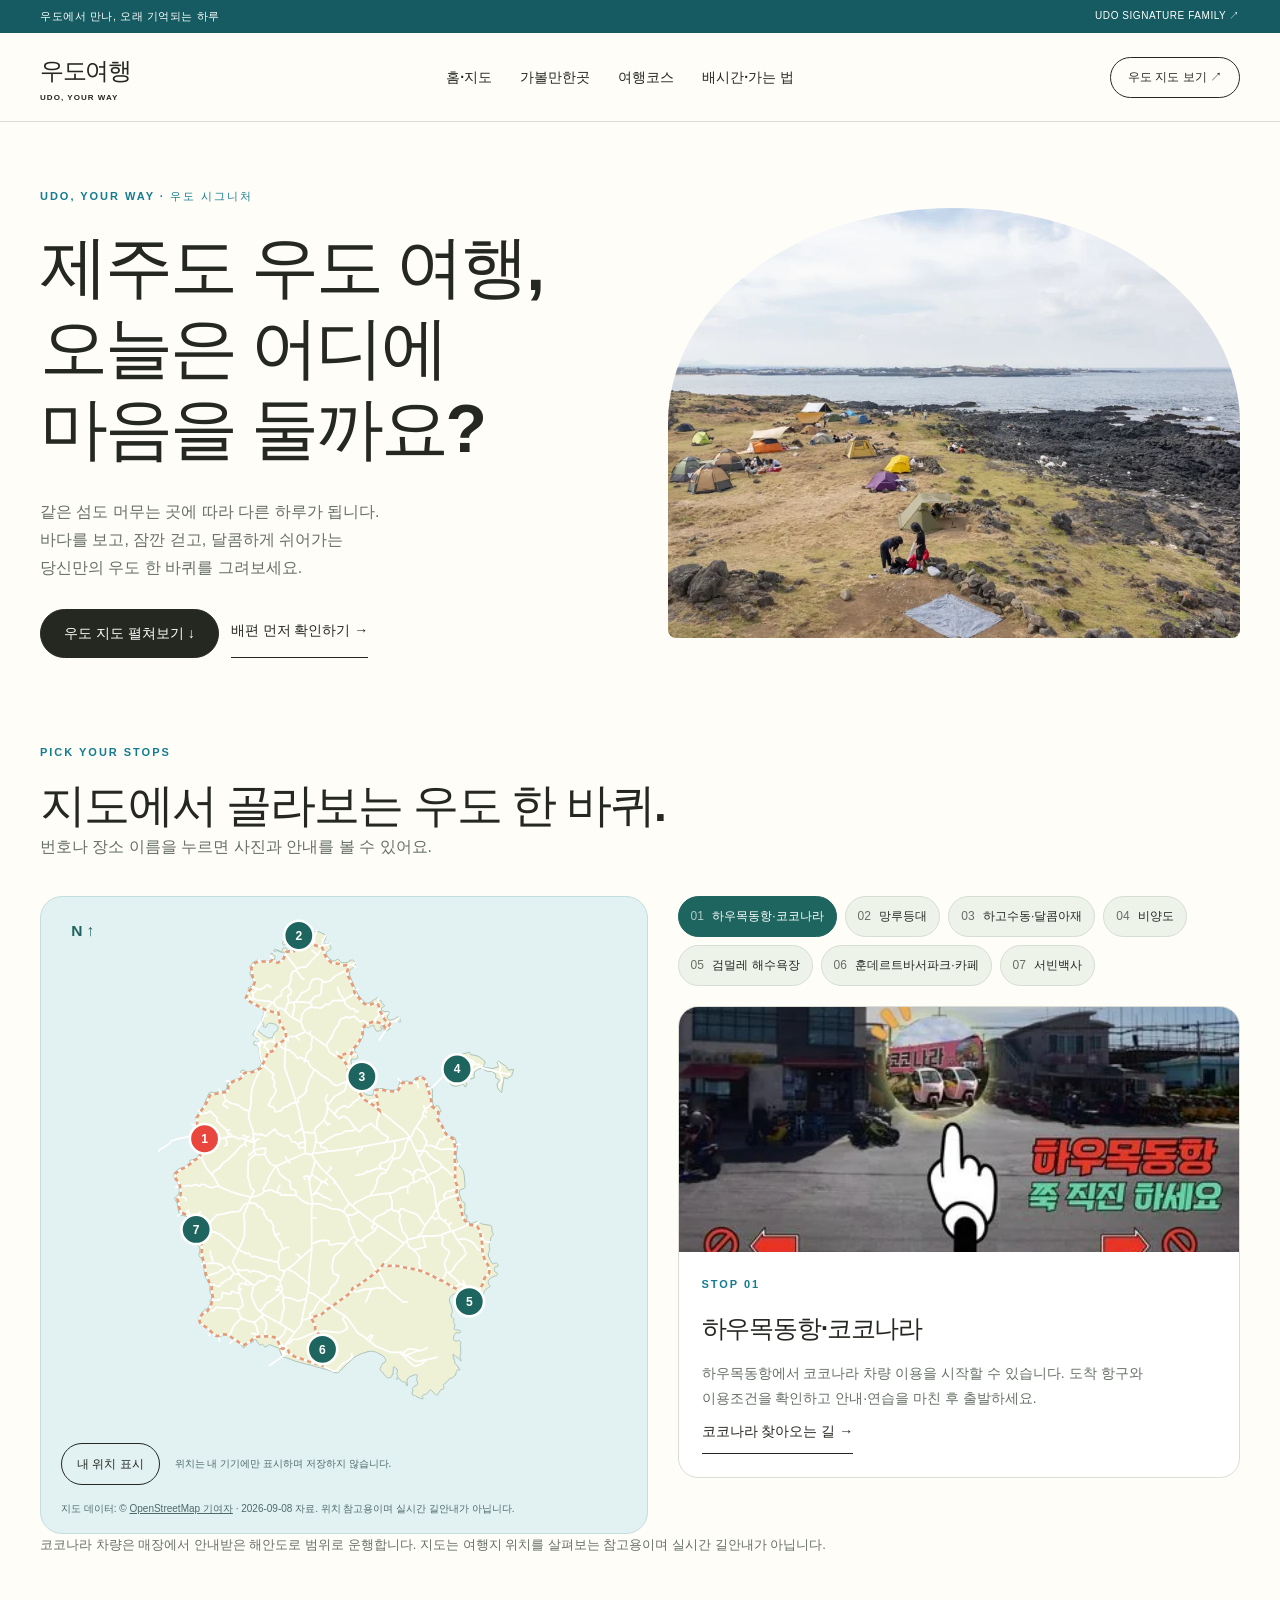
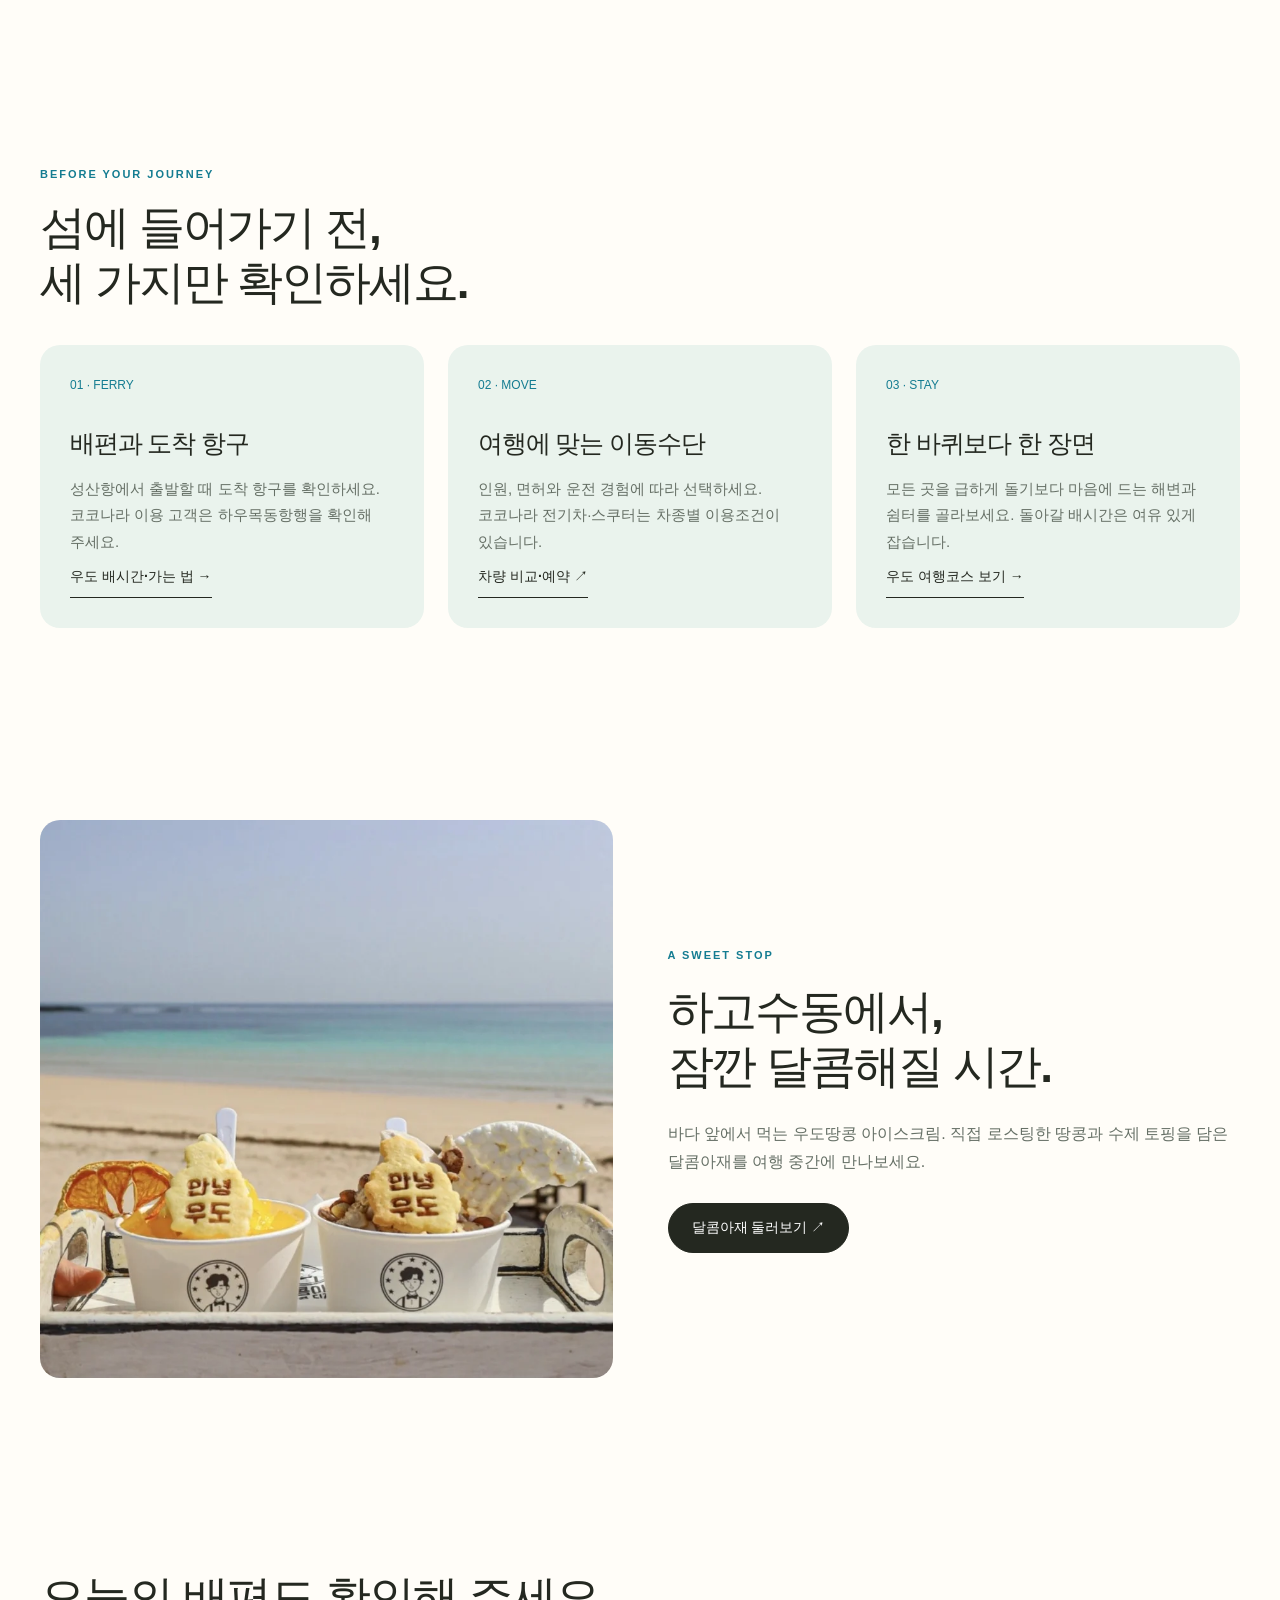
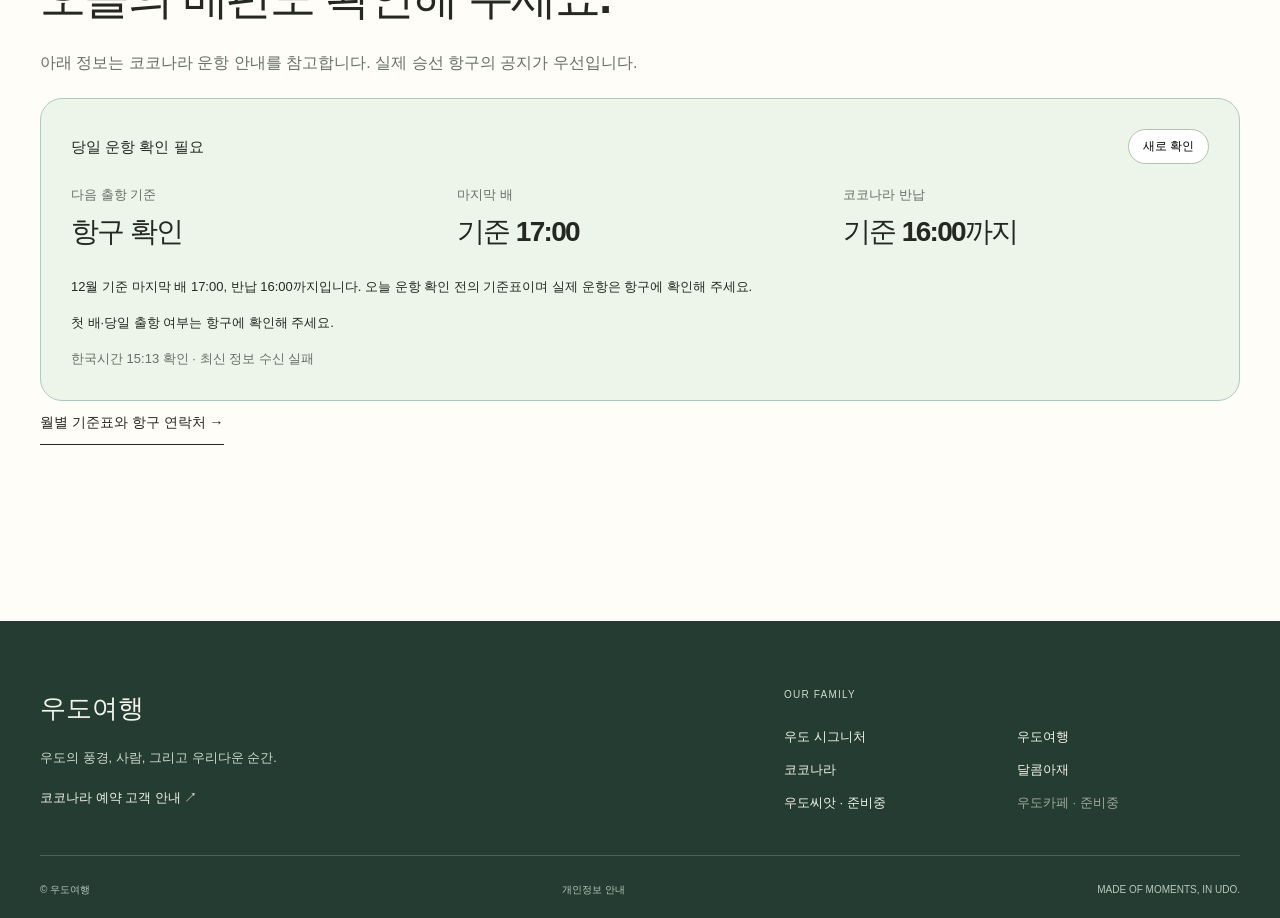
==== docs/index.html @ 096f095b "Publish reviewed udosignature-udo website" ====
<!doctype html><html lang="ko"><head><meta charset="utf-8"><meta name="viewport" content="width=device-width,initial-scale=1"><title>제주도 우도 여행 | 지도·가볼만한곳·배시간 | 우도 시그니처</title><meta name="description" content="제주도 우도 여행을 지도에서 시작하세요. 하고수동, 비양도, 검멀레, 서빈백사와 해안 여행코스, 성산항 배편과 코코나라 이동수단을 안내합니다."><meta name="robots" content="index,follow,max-image-preview:large"><link rel="canonical" href="https://udo.udosignature.com/"><meta property="og:type" content="website"><meta property="og:locale" content="ko_KR"><meta property="og:site_name" content="우도여행"><meta property="og:title" content="제주도 우도 여행 | 지도·가볼만한곳·배시간 | 우도 시그니처"><meta property="og:description" content="제주도 우도 여행을 지도에서 시작하세요. 하고수동, 비양도, 검멀레, 서빈백사와 해안 여행코스, 성산항 배편과 코코나라 이동수단을 안내합니다."><meta property="og:url" content="https://udo.udosignature.com/"><meta property="og:image" content="https://udo.udosignature.com/assets/coast-960.webp"><meta name="twitter:card" content="summary_large_image"><meta name="theme-color" content="#fffaf4"><link rel="icon" href="/assets/favicon.svg" type="image/svg+xml"><link rel="stylesheet" href="/assets/brand.css"><script src="/assets/brand.js" defer></script><script src="/assets/travel-map.js" defer></script><meta name="udosignature-ferry-source" content="https://coconara-52bc4-default-rtdb.firebaseio.com/ferryStatus.json"><script src="/assets/ferry.js" defer></script><script type="application/ld+json">{"@context": "https://schema.org", "@graph": [{"@type": "WebSite", "@id": "https://udo.udosignature.com/#website", "name": "우도여행", "url": "https://udo.udosignature.com/", "inLanguage": "ko-KR"}, {"@type": "WebPage", "@id": "https://udo.udosignature.com/#webpage", "url": "https://udo.udosignature.com/", "name": "제주도 우도 여행 | 지도·가볼만한곳·배시간 | 우도 시그니처", "description": "제주도 우도 여행을 지도에서 시작하세요. 하고수동, 비양도, 검멀레, 서빈백사와 해안 여행코스, 성산항 배편과 코코나라 이동수단을 안내합니다.", "isPartOf": {"@id": "https://udo.udosignature.com/#website"}, "dateModified": "2026-09-20", "inLanguage": "ko-KR"}]}</script></head><body class="travel" data-site="udosignature-udo"><a class="skip" href="#main">본문 바로가기</a><div class="topline"><span>우도에서 만나, 오래 기억되는 하루</span><a href="https://udosignature.com/">UDO SIGNATURE FAMILY ↗</a></div><header><div class="header-inner wrap"><a class="brand" href="/"><span class="wordmark">우도여행<small>UDO, YOUR WAY</small></span></a><nav aria-label="주 메뉴"><a class="nav-link" href="/">홈·지도</a><a class="nav-link" href="/places/">가볼만한곳</a><a class="nav-link" href="/course/">여행코스</a><a class="nav-link" href="/ferry/">배시간·가는 법</a></nav><a class="header-cta" href="/#map">우도 지도 보기 ↗</a></div></header><main id="main"><section class="wrap travel-hero"><div><p class="eyebrow">UDO, YOUR WAY · 우도 시그니처</p><h1>제주도 우도 여행,<br>오늘은 어디에<br>마음을 둘까요?</h1><p>같은 섬도 머무는 곳에 따라 다른 하루가 됩니다.<br>바다를 보고, 잠깐 걷고, 달콤하게 쉬어가는<br>당신만의 우도 한 바퀴를 그려보세요.</p><div class="actions"><a class="btn" href="#map">우도 지도 펼쳐보기 ↓</a><a class="text-link" href="/ferry/">배편 먼저 확인하기 →</a></div></div><div><img class="" src="/assets/biyang-960.webp" width="960" height="640" alt="우도 비양도의 바다와 산책길" loading="eager" fetchpriority=high></div></section><section class="section wrap" id="map"><div class="section-head"><div><p class="eyebrow">PICK YOUR STOPS</p><h2>지도에서 골라보는 우도 한 바퀴.</h2><p>번호나 장소 이름을 누르면 사진과 안내를 볼 수 있어요.</p></div></div><div data-travel-map><div class="travel-map-layout"><div class="map-panel"><svg viewBox="0 0 700 620" aria-labelledby="map-title map-desc" data-lon0="126.941168" data-lat1="33.525328" data-scale-x="12471.20793764911" data-scale-y="14956.791491246808" data-offset-x="153.61588860587048" data-offset-y="40.0"><title id="map-title">우도 해안도로와 주요 여행지 지도</title><desc id="map-desc">하우목동항 코코나라에서 출발해 해안도로를 따라 여행지를 둘러보는 참고 지도입니다.</desc><path class="map-land" d="M475.17,217.99L472.28,215.19L472.28,214.93L472.32,207.47L472.58,206.29L474.23,203.46L474.38,194.80L480.45,185.54L486.22,181.84L495.41,179.44L496.34,182.03L505.28,184.00L509.84,187.14L513.56,190.29L513.00,192.83L511.14,194.62L510.90,194.86L513.73,197.26L522.49,198.23L529.21,196.19L527.35,191.26L528.86,189.66L537.23,195.40L538.37,196.33L539.23,198.42L540.61,200.23L543.37,199.54L546.38,199.47L544.25,206.42L539.40,209.89L535.30,208.73L532.49,226.11L528.45,221.84L526.97,216.46L529.62,212.96L529.47,211.02L525.62,208.98L525.69,204.64L520.99,201.76L514.93,201.29L509.76,197.91L505.44,198.89L500.94,202.66L500.80,209.25L496.72,210.52L493.86,206.53L488.09,203.33L487.06,205.00L489.39,213.39L492.70,215.95L490.56,219.84L488.28,216.13L479.93,219.00L475.17,217.99Z"/><path class="map-land" d="M433.71,577.38L433.13,576.98L432.73,576.57L432.17,576.28L431.36,576.14L430.29,576.11L429.69,575.84L429.23,575.06L428.97,573.76L429.87,571.03L429.53,569.22L429.55,568.30L430.03,567.20L431.00,566.11L432.30,565.36L434.31,564.43L434.98,563.76L435.42,562.78L435.42,561.59L434.70,559.27L434.41,558.40L434.24,557.56L434.24,556.56L434.74,555.16L435.12,554.18L435.18,553.59L435.17,553.12L434.99,552.85L434.60,552.58L432.53,552.29L430.86,552.69L428.59,553.66L426.59,554.48L425.65,555.10L424.64,555.96L423.88,557.10L423.31,558.67L423.24,559.54L423.46,562.90L423.59,564.50L423.59,564.80L423.41,565.12L423.19,565.21L422.96,565.16L422.77,564.97L422.50,564.27L421.83,562.11L421.56,561.38L421.02,560.87L420.13,560.48L419.08,560.41L418.11,560.38L417.99,560.36L417.28,560.20L416.65,559.76L415.72,558.78L414.99,557.64L414.43,556.95L413.93,556.52L413.39,556.35L412.81,556.44L412.43,556.77L412.17,557.10L411.79,557.53L411.35,557.67L411.11,557.56L411.10,557.31L411.15,557.01L411.76,555.81L412.48,553.96L412.52,553.38L412.51,553.09L412.27,552.82L411.40,552.31L411.10,552.00L411.41,550.98L411.98,548.80L411.50,545.61L409.79,544.30L408.71,543.31L407.32,543.46L406.98,551.69L405.65,552.54L405.63,554.05L405.35,554.62L403.30,555.59L401.87,556.10L401.06,556.07L400.16,555.64L398.95,554.48L397.55,553.12L396.19,551.33L394.77,549.44L393.34,547.96L392.43,547.04L392.17,546.09L392.17,545.20L392.39,544.36L393.20,542.92L393.80,541.41L394.37,540.17L394.97,539.36L396.38,538.57L397.81,537.73L398.29,537.06L398.51,535.98L398.39,534.98L397.81,533.44L396.88,532.00L395.54,530.64L393.20,529.24L389.03,527.04L387.97,526.48L385.80,525.72L384.15,525.33L383.16,525.11L380.45,525.08L376.94,525.92L370.95,527.76L367.01,529.43L364.37,530.84L361.52,532.95L358.78,535.22L352.56,540.98L350.31,543.39L346.07,547.87L344.80,549.01L343.73,549.77L342.75,550.07L341.18,550.07L339.14,549.67L336.07,548.34L332.25,547.04L330.35,546.42L327.14,545.60L322.81,544.31L318.63,543.28L314.89,542.08L313.12,541.38L308.63,540.38L305.23,539.71L300.30,538.23L294.02,536.63L289.27,534.65L284.68,533.14L284.16,532.92L283.55,532.65L282.78,532.33L281.72,532.30L281.01,532.33L280.39,532.20L279.59,531.67L278.80,530.81L278.53,530.36L276.46,525.42L275.36,522.95L274.84,521.88L274.51,521.55L273.76,521.26L270.00,519.83L265.28,517.91L264.70,517.68L264.00,517.57L263.24,517.73L263.11,517.82L262.58,518.15L261.29,519.23L259.73,520.19L259.01,520.40L258.67,520.29L258.42,520.08L257.25,518.17L256.59,517.38L256.07,517.06L255.71,516.94L255.41,517.00L254.89,517.26L253.97,517.78L253.52,517.99L253.19,518.06L252.96,518.02L252.69,517.91L252.18,517.09L250.07,514.21L247.56,510.47L247.36,510.36L247.20,510.32L246.88,510.39L246.66,510.57L246.21,511.33L245.75,512.87L244.84,514.28L244.31,514.71L243.67,515.15L242.76,515.34L241.31,515.36L240.40,515.43L239.82,515.67L238.99,516.37L237.92,517.51L236.84,518.87L235.63,520.17L234.82,520.80L234.15,520.95L233.54,520.86L233.14,520.38L232.43,519.05L231.69,517.70L230.80,516.61L229.64,515.70L222.77,511.21L220.26,509.40L217.87,507.37L216.88,506.85L215.55,506.56L213.74,506.41L212.39,506.49L210.90,506.76L207.37,507.76L206.03,508.34L204.97,508.96L204.56,509.15L204.04,509.15L203.75,509.03L203.49,508.75L203.04,508.36L202.23,507.82L200.42,506.71L198.65,505.49L196.92,503.77L195.37,501.90L193.66,500.36L191.67,498.75L188.35,496.71L186.88,496.02L185.01,494.84L184.00,493.64L183.33,492.32L182.90,490.93L182.52,488.08L182.90,486.10L183.46,484.96L185.11,482.20L185.52,481.42L185.65,480.94L186.25,480.07L186.96,479.33L188.88,477.74L189.37,477.25L189.78,476.74L190.14,476.47L190.94,476.29L191.98,476.05L192.35,475.92L192.76,475.48L193.14,475.00L195.39,471.67L195.61,470.19L195.81,469.54L195.91,469.01L195.84,468.66L195.33,468.02L195.31,467.44L195.47,466.87L195.94,466.16L196.58,465.37L197.22,464.43L197.38,463.67L197.41,462.05L197.02,460.15L196.60,459.01L195.84,457.50L195.44,456.34L195.21,454.59L195.17,453.12L195.27,451.75L195.37,450.58L195.21,449.04L194.87,447.77L194.51,446.71L193.70,445.30L192.50,443.03L191.29,441.05L190.36,439.78L189.82,438.64L189.36,437.16L188.95,435.16L188.92,432.59L188.75,430.45L188.41,428.43L187.57,424.18L187.08,422.07L186.78,420.90L185.70,418.53L184.10,416.55L183.04,415.33L182.66,414.62L182.42,414.11L182.46,413.41L182.90,412.14L183.50,409.76L183.77,407.83L183.70,406.76L183.36,405.41L182.36,404.05L180.55,402.07L178.96,400.58L178.25,399.67L177.98,399.05L177.75,397.29L177.79,396.18L178.15,394.15L179.72,389.39L180.09,386.71L180.02,384.77L179.58,383.06L178.51,381.22L177.41,379.82L176.10,377.81L174.70,375.54L173.43,373.78L171.82,371.83L168.88,369.69L166.87,368.78L164.33,368.21L163.13,367.99L161.68,367.88L161.05,367.70L160.64,367.33L160.20,366.64L159.58,364.91L158.50,359.93L158.21,357.55L157.86,355.99L157.54,354.71L157.01,353.54L156.33,351.92L155.04,349.89L154.56,349.02L154.56,348.51L155.04,347.54L155.46,347.05L156.43,346.21L157.74,344.91L158.92,342.99L159.48,341.62L159.81,340.45L159.95,339.21L159.91,337.58L159.65,335.34L159.35,333.77L158.50,331.42L157.37,329.01L156.31,328.02L155.56,326.93L154.96,326.05L154.50,325.02L153.99,323.46L153.77,322.52L153.62,321.53L153.68,320.66L153.88,319.53L154.18,318.90L154.56,318.23L154.95,317.70L155.49,317.30L156.58,316.57L157.29,316.01L157.83,315.43L158.47,314.85L159.30,314.41L161.39,313.40L162.01,313.14L162.88,312.90L164.28,312.63L165.30,312.41L166.10,312.02L167.22,311.30L170.15,309.25L171.99,307.95L172.36,307.56L172.47,307.34L172.47,307.14L172.36,306.83L172.15,306.59L171.92,306.35L171.76,306.02L171.81,305.68L172.25,304.99L172.72,304.26L173.15,303.90L173.48,303.82L174.08,303.79L174.65,303.79L175.34,303.75L176.15,303.58L177.16,303.28L178.21,302.84L179.26,302.28L180.29,301.73L180.99,301.16L181.30,300.80L181.45,300.37L181.45,299.89L181.48,299.40L181.61,298.78L181.94,298.15L182.26,297.88L182.72,297.65L183.14,297.44L183.33,297.14L183.40,296.84L183.36,296.57L183.11,296.18L182.55,295.93L182.11,295.63L181.78,294.98L179.78,290.03L179.27,288.96L177.72,285.81L177.09,284.62L176.77,284.26L176.20,283.66L175.73,283.18L175.45,282.78L175.19,281.94L174.57,279.97L173.00,274.31L173.06,273.73L173.35,273.10L173.79,272.44L174.42,271.88L175.32,271.28L177.24,270.10L178.16,269.45L178.55,269.11L178.97,268.63L179.31,267.85L179.42,267.16L179.48,266.07L179.56,264.76L179.68,263.22L179.76,261.14L179.78,258.58L179.51,257.23L179.38,256.26L179.38,255.29L179.57,254.44L188.15,241.03L188.65,240.00L189.28,238.43L189.82,236.83L190.59,234.78L191.03,233.54L191.73,232.24L192.43,230.67L193.84,227.71L194.35,226.65L194.97,226.05L195.47,225.81L196.34,225.70L197.88,225.85L199.31,225.97L200.46,226.03L201.92,225.96L203.06,225.85L204.20,225.60L205.71,225.18L207.08,224.82L208.29,224.64L209.54,224.52L210.47,224.42L211.33,224.24L212.14,224.04L212.83,223.70L213.44,223.30L214.05,222.67L214.53,221.93L215.07,220.65L215.25,219.74L215.21,219.02L215.12,218.30L215.07,217.40L215.06,216.92L215.21,216.24L215.41,215.80L215.90,215.31L216.40,214.96L217.04,214.87L217.48,214.76L217.88,214.43L218.00,214.13L218.00,213.62L218.14,213.08L218.37,212.86L219.09,212.66L220.36,212.66L221.01,212.63L221.45,212.54L222.33,211.97L223.42,211.29L224.33,210.96L225.24,210.70L226.98,210.36L228.13,210.09L229.20,209.74L229.74,209.43L230.90,208.46L231.35,207.92L231.65,207.44L231.82,206.47L231.74,205.59L231.01,202.39L230.88,201.68L230.95,201.20L231.40,200.65L232.10,200.35L233.29,200.17L234.29,200.16L235.03,200.32L235.68,200.80L236.39,201.37L236.89,201.88L237.38,202.16L238.11,202.39L238.81,202.49L239.55,202.48L240.62,202.27L241.89,201.91L245.08,200.91L245.38,200.73L245.63,200.49L245.99,200.13L246.19,199.98L246.35,199.93L246.64,199.90L246.85,199.92L247.46,199.90L248.04,199.77L248.72,199.47L249.38,199.08L250.65,198.20L251.54,197.51L252.40,196.63L253.10,195.85L253.46,195.31L254.15,194.11L254.65,193.41L254.92,192.84L254.93,192.31L254.72,191.47L253.26,186.95L252.92,185.89L252.77,185.08L252.74,184.26L252.50,180.43L252.33,178.93L251.88,176.27L251.69,175.18L251.44,174.42L250.90,173.03L250.28,171.87L249.88,171.40L249.44,171.01L249.11,170.90L248.72,170.93L248.26,171.08L247.86,171.29L247.70,171.34L247.46,171.35L247.27,171.23L245.84,170.24L245.70,170.05L245.58,169.87L245.55,169.66L245.62,169.45L245.87,169.00L246.19,168.54L246.29,168.18L246.28,167.97L246.14,167.49L246.10,167.28L246.23,167.03L246.63,166.61L246.79,166.49L246.94,166.47L247.06,166.55L247.55,167.24L247.79,167.61L247.96,167.78L248.20,167.87L248.50,167.88L248.78,167.93L249.03,168.00L249.26,168.09L249.57,168.16L249.84,168.16L250.07,168.12L250.57,167.96L252.15,167.21L252.33,167.06L252.46,166.83L252.50,166.61L252.46,166.37L252.39,166.07L252.36,165.82L252.43,165.20L252.46,164.68L252.39,164.29L252.23,163.93L251.91,163.41L251.54,163.14L251.17,162.97L250.75,162.84L250.28,162.83L249.69,162.90L249.15,162.96L248.80,162.90L248.53,162.72L248.36,162.45L247.97,161.69L247.64,160.96L247.19,160.39L246.75,160.13L246.26,159.98L245.63,159.89L244.79,159.52L244.63,159.31L244.59,159.15L244.68,158.85L244.94,158.43L245.48,157.93L245.87,157.29L246.20,156.66L246.50,155.87L247.17,154.90L247.77,154.12L248.40,153.27L248.71,153.01L249.25,152.85L249.61,152.94L250.09,153.34L252.55,155.78L253.72,156.92L255.92,158.76L256.69,159.40L257.54,160.01L258.47,160.46L259.05,160.84L260.07,161.54L261.07,162.30L261.73,162.66L262.44,162.90L263.20,163.08L263.85,163.03L264.70,162.86L265.72,162.59L266.51,162.53L267.13,162.53L267.64,162.41L267.93,162.15L268.18,161.69L268.31,161.09L268.46,159.89L268.61,159.15L268.91,158.34L269.50,157.44L270.17,156.63L270.97,155.75L271.52,155.45L272.33,155.08L272.79,154.87L273.08,154.66L273.31,154.30L273.48,153.82L273.48,153.24L273.50,152.76L273.56,152.18L273.78,151.77L274.24,151.07L274.36,150.64L274.36,150.35L274.21,149.99L273.86,149.72L273.31,149.35L272.82,148.95L272.35,148.56L272.03,148.11L271.61,147.73L270.97,147.37L270.17,146.99L268.90,146.55L267.19,146.09L265.88,145.91L264.76,145.91L263.72,145.95L262.94,146.31L262.35,146.70L261.74,147.26L261.32,147.91L260.81,148.84L260.13,150.35L259.97,150.59L259.82,150.73L259.47,150.68L257.21,149.89L257.08,149.74L257.01,149.59L257.01,149.33L257.28,148.57L257.55,147.85L257.81,147.15L257.81,146.78L257.64,146.39L257.39,146.04L257.05,145.85L255.53,144.89L255.22,144.61L254.89,144.05L254.77,143.71L254.77,143.40L256.32,138.77L257.54,135.68L258.16,132.09L258.21,131.15L258.21,130.53L257.96,130.01L257.46,129.59L248.16,125.07L244.78,123.32L241.14,121.17L240.30,120.83L239.59,120.63L239.13,120.50L238.86,120.39L238.35,119.82L236.90,118.06L236.39,117.42L236.15,116.95L236.16,116.52L236.34,115.89L236.67,115.20L237.60,113.00L238.05,111.97L238.51,110.85L239.11,109.40L239.34,108.94L240.04,107.96L240.12,107.57L240.08,107.04L239.89,106.54L239.73,105.96L239.72,105.62L239.83,105.09L240.27,104.52L241.14,104.03L241.75,103.91L243.01,103.58L243.86,103.10L244.41,102.50L244.88,101.71L245.94,99.24L246.20,98.23L246.26,97.28L246.02,96.48L245.77,95.89L245.43,95.31L244.99,94.88L244.33,94.17L243.83,93.31L243.42,92.65L242.15,89.94L241.76,89.01L241.65,88.24L241.72,87.80L241.99,87.32L242.30,86.70L242.49,86.25L242.61,85.66L242.62,85.06L242.64,84.24L242.17,83.05L241.79,82.34L241.66,81.52L241.66,80.85L241.90,80.16L242.29,79.46L243.02,78.50L243.60,77.84L244.26,76.76L244.56,76.20L244.87,75.75L245.22,75.40L245.77,75.04L246.55,74.79L247.61,74.45L248.45,74.03L249.38,73.29L250.27,72.62L250.77,72.28L251.27,72.17L251.88,72.23L252.44,72.49L253.57,72.93L254.94,73.62L255.85,74.03L256.59,74.18L257.49,74.27L263.40,74.33L264.11,74.21L264.62,74.06L264.98,73.85L266.01,73.11L266.41,72.62L266.70,71.92L266.85,71.02L266.90,70.26L266.95,69.23L266.80,68.04L266.51,67.36L266.12,66.41L266.03,65.79L266.16,65.13L266.42,64.83L266.65,64.74L267.00,64.86L267.63,65.55L267.94,66.23L268.25,66.71L268.53,66.97L269.00,67.28L269.69,67.61L270.22,67.92L270.53,68.37L270.72,68.94L270.71,69.94L270.13,71.80L269.93,72.65L269.92,73.28L270.05,73.71L270.43,74.15L272.19,74.98L272.83,75.09L273.58,75.06L274.01,74.98L277.45,73.32L278.32,72.64L279.19,71.68L279.87,70.56L280.32,69.81L281.70,66.11L281.89,65.29L281.89,64.54L281.67,64.04L281.42,63.81L280.85,63.77L279.80,63.83L278.99,63.98L278.19,63.99L277.60,63.90L277.09,63.74L276.37,63.27L274.81,62.44L273.71,62.17L273.12,62.11L272.50,62.14L272.09,62.27L271.31,62.69L270.76,62.88L270.22,62.96L269.69,62.87L269.19,62.55L269.01,62.17L269.01,61.84L269.20,61.43L269.79,61.03L270.47,60.61L270.96,60.52L271.42,60.52L271.96,60.66L272.72,60.97L274.01,61.63L276.12,62.66L277.11,63.12L277.92,63.30L278.37,63.29L278.63,63.08L278.75,62.88L278.88,62.52L278.83,61.94L278.90,61.16L279.19,60.27L279.60,59.61L280.39,59.01L281.55,58.74L282.68,58.70L283.14,58.88L283.42,59.14L283.68,59.82L284.20,60.73L284.88,61.33L285.52,61.73L286.18,62.00L287.19,62.27L288.63,62.45L290.06,62.72L290.81,62.79L291.49,62.67L291.88,62.45L292.16,62.14L292.28,61.84L292.28,61.54L292.11,61.03L291.75,60.06L291.62,59.35L291.61,58.80L291.65,57.92L291.71,56.99L291.71,56.29L291.61,55.78L291.32,55.33L289.95,53.95L289.46,53.51L288.85,53.09L288.17,52.68L287.03,52.46L285.82,52.28L285.14,52.37L284.64,52.50L284.25,52.83L283.88,53.36L283.37,54.06L282.78,54.75L282.13,55.29L281.61,55.53L280.81,55.51L280.20,55.33L279.65,54.88L279.40,54.36L279.29,53.69L279.35,52.76L279.61,51.97L280.37,50.93L281.45,50.26L282.58,49.69L283.68,49.09L284.69,48.53L285.99,48.06L287.26,47.63L289.09,47.03L290.47,46.52L292.02,45.86L292.92,45.55L293.66,45.32L294.24,45.07L294.80,44.68L295.40,44.07L296.12,43.38L296.56,43.11L297.10,42.89L297.61,42.87L297.98,43.01L298.24,43.40L298.39,44.04L298.41,45.38L298.52,47.09L298.66,49.20L298.87,50.39L299.18,51.37L299.67,52.03L300.20,52.40L301.06,52.91L301.97,53.18L303.00,53.36L303.67,53.40L305.05,53.16L306.26,52.52L307.26,51.56L308.15,50.53L310.24,47.31L311.28,45.52L312.05,44.38L312.14,44.25L313.47,42.39L313.93,41.88L315.65,40.76L316.83,40.19L318.34,40.00L320.11,40.03L321.88,40.36L324.02,41.41L327.56,43.20L328.87,44.07L329.41,45.01L329.51,45.88L329.34,46.92L328.94,48.15L328.44,49.29L327.26,50.83L326.60,52.00L326.50,52.70L326.57,53.34L327.17,54.07L327.74,54.37L328.84,54.67L330.38,54.75L331.08,54.49L331.83,54.18L332.47,53.67L333.00,53.18L333.48,53.09L333.96,53.21L334.25,53.48L334.27,53.76L334.12,54.27L334.06,54.79L334.09,55.63L334.27,56.62L334.71,57.51L335.15,58.37L335.38,59.07L335.31,59.47L335.13,59.89L334.82,60.28L332.20,62.14L330.72,63.15L330.13,63.87L329.91,64.59L329.92,65.32L330.18,66.55L331.67,69.24L332.52,70.33L334.32,71.83L336.27,73.10L337.12,73.52L337.50,73.71L338.64,73.94L339.71,73.80L340.98,72.93L341.98,72.23L342.45,72.01L343.03,72.01L343.76,72.23L344.60,72.83L345.70,73.85L346.77,75.25L347.71,75.75L348.68,75.99L350.29,76.05L352.08,75.94L353.79,75.61L354.46,75.31L355.87,74.37L357.91,73.23L359.32,72.83L359.95,72.83L361.19,73.37L362.22,74.55L363.16,75.75L363.56,76.58L363.49,77.45L363.13,78.39L362.56,79.53L361.92,80.46L359.10,83.05L357.64,84.11L357.11,84.87L356.83,85.95L356.71,89.16L357.21,91.17L357.84,93.01L362.32,103.37L365.36,110.36L366.14,112.30L366.77,113.24L367.66,114.42L368.79,115.65L372.46,119.96L373.73,121.44L374.63,122.31L375.60,122.91L376.88,122.97L378.07,122.77L379.58,122.04L381.65,121.04L384.43,119.33L386.50,117.82L387.81,117.09L389.28,116.52L389.96,116.49L390.46,116.68L390.86,117.15L390.96,117.69L390.96,118.39L390.96,119.26L391.15,119.69L391.55,119.93L392.83,120.03L393.24,120.12L393.74,120.42L393.94,120.83L394.00,121.74L394.07,122.37L394.17,122.74L394.47,123.10L395.17,123.74L396.41,124.58L397.02,125.18L397.12,125.72L396.94,126.21L396.74,126.53L396.04,126.91L394.73,127.35L394.10,127.78L393.64,128.86L393.54,129.83L393.77,130.56L394.30,131.30L395.77,132.10L397.52,132.57L398.71,132.57L399.74,132.49L400.60,132.34L401.16,132.36L401.92,132.64L402.24,132.96L402.48,133.41L402.49,133.87L402.42,134.41L402.07,135.20L401.31,136.40L400.70,137.67L400.31,138.88L400.30,139.75L400.52,140.72L401.33,141.53L402.17,141.92L403.70,142.11L404.81,142.05L405.82,141.98L407.09,141.65L407.93,141.32L408.84,140.88L409.53,140.35L410.72,139.46L411.73,139.00L412.72,138.63L413.25,138.54L413.68,138.46L414.10,138.49L414.34,138.55L414.58,138.74L414.70,139.03L414.76,139.39L414.80,139.93L414.83,140.51L414.85,141.18L415.04,141.65L415.30,142.18L415.47,142.72L415.54,143.10L415.60,143.55L415.60,143.87L415.52,144.17L415.26,144.44L414.86,144.56L414.26,144.43L413.67,143.98L413.04,143.43L412.46,143.14L412.02,143.02L411.71,142.99L411.28,143.08L410.77,143.25L410.29,143.34L409.70,143.34L409.24,143.34L408.81,143.43L407.04,144.10L406.30,144.34L405.60,144.73L405.02,145.28L404.57,146.04L404.03,147.17L403.46,148.30L403.20,149.21L403.19,149.90L403.19,150.83L403.26,151.71L403.29,152.48L403.19,152.76L402.97,152.98L402.62,153.16L402.12,153.25L401.41,153.52L400.77,154.06L400.37,154.30L399.42,154.72L398.81,154.90L398.34,154.99L398.00,154.85L397.33,154.63L397.07,154.34L396.36,153.09L395.36,151.88L394.82,151.08L394.73,150.93L394.68,150.77L394.73,150.65L394.82,150.50L395.00,150.34L395.45,150.11L395.79,149.84L395.96,149.59L395.97,149.33L395.89,149.08L395.64,148.56L395.27,148.14L394.93,147.99L394.68,148.06L394.27,148.30L393.19,149.66L392.88,150.22L392.80,150.65L392.91,151.16L393.35,151.88L393.75,152.68L393.85,153.31L393.82,153.75L393.65,154.08L393.41,154.24L393.00,154.40L392.43,154.49L391.84,154.54L390.84,154.78L389.82,155.15L389.07,155.30L388.21,155.23L387.65,154.93L387.39,154.60L386.94,153.54L386.13,151.95L385.66,151.35L385.36,151.02L385.12,150.43L385.06,149.65L385.07,148.92L384.82,148.57L384.17,148.36L383.46,148.39L382.40,148.66L381.39,149.01L380.77,149.27L380.23,149.81L379.83,150.49L379.33,150.99L378.92,151.22L378.35,151.25L377.65,151.08L376.89,150.77L376.20,150.58L375.09,150.65L374.24,150.95L373.28,151.94L372.86,152.68L372.71,153.43L372.56,154.81L372.66,156.30L372.71,157.04L372.62,157.99L372.16,160.72L371.84,161.88L371.43,162.99L370.89,163.80L370.55,164.22L370.04,164.83L369.36,165.56L368.98,166.21L368.59,167.03L368.15,167.97L367.70,169.26L367.32,170.38L366.92,171.31L366.55,171.87L365.41,172.80L364.22,174.03L363.33,175.10L362.77,176.00L362.45,176.72L362.38,177.26L362.47,177.87L362.96,178.68L363.56,179.49L364.14,180.26L364.93,181.37L365.29,181.97L365.74,183.15L366.09,184.39L366.34,185.26L366.32,185.66L366.14,186.11L365.69,186.50L364.85,186.86L363.78,187.23L362.92,187.47L362.06,187.58L361.24,187.52L359.81,187.31L359.43,187.28L359.02,187.34L358.82,187.58L358.61,189.84L358.61,190.97L358.98,193.01L360.21,195.75L361.19,198.12L361.42,199.23L361.42,200.64L361.42,203.28L361.82,205.45L362.90,210.00L364.77,214.05L366.18,215.89L366.91,216.89L367.75,217.60L369.44,218.37L370.47,219.02L371.64,219.81L372.16,220.87L372.51,222.35L372.55,223.30L372.56,224.15L372.56,224.87L372.80,225.58L373.33,226.65L374.14,227.51L375.03,228.05L377.09,228.86L378.82,229.25L381.49,229.37L382.65,229.05L383.97,228.44L384.43,227.96L384.56,227.24L384.58,226.63L384.63,224.39L384.83,223.47L385.12,222.97L385.41,222.64L386.53,221.89L387.45,221.56L388.44,221.41L390.16,221.41L391.72,221.41L393.86,221.50L395.31,221.74L396.87,222.17L398.36,222.59L400.65,222.97L402.53,223.21L405.11,223.31L407.70,223.36L409.56,223.36L410.29,223.22L410.96,222.91L411.51,222.56L412.22,221.84L412.73,220.87L413.64,219.03L413.80,218.43L413.98,217.45L414.04,216.64L414.15,215.74L414.38,214.38L414.45,213.50L414.78,212.74L415.22,212.23L415.65,212.03L416.04,212.03L416.85,212.12L417.97,212.62L418.75,212.87L419.58,213.12L420.28,213.15L421.02,213.12L422.57,212.69L423.31,212.63L423.75,212.78L424.68,213.21L425.96,213.93L426.95,214.13L427.93,214.20L428.94,213.96L429.50,213.57L430.03,213.04L431.05,211.60L432.27,210.15L433.54,209.18L434.58,208.67L435.66,208.26L438.82,207.16L439.58,206.96L439.98,206.96L440.43,207.14L441.06,207.53L443.41,209.54L444.36,210.69L445.07,211.67L445.60,213.08L446.30,215.73L446.66,217.34L447.03,218.24L447.35,218.96L447.79,219.35L448.57,219.59L449.74,219.77L450.47,219.86L450.87,220.06L451.37,220.60L452.08,221.89L452.40,222.88L452.60,223.94L452.58,225.02L452.50,226.99L452.48,231.37L452.48,233.78L452.68,235.92L452.95,238.18L453.87,241.56L454.56,242.10L454.90,242.16L455.27,242.11L456.30,241.72L456.95,241.48L457.64,241.38L458.71,241.45L459.35,241.66L459.85,242.04L460.37,242.89L460.67,243.62L461.02,244.41L461.39,244.94L461.69,245.55L462.05,246.49L462.38,247.20L462.40,247.72L462.29,248.09L461.93,248.29L461.03,248.29L460.63,248.42L460.46,248.62L460.51,249.62L459.88,251.98L459.43,253.52L459.34,254.75L459.50,256.23L460.20,257.86L461.01,259.27L462.71,261.64L463.58,262.81L464.35,264.02L465.12,265.52L465.62,266.97L466.22,269.00L467.18,271.04L470.02,274.70L470.77,275.24L472.92,276.50L474.05,276.90L474.99,277.21L475.97,277.45L477.36,277.74L478.17,278.07L478.90,278.77L479.20,279.67L479.66,282.61L480.24,284.32L480.84,285.89L481.11,286.70L481.27,287.67L481.25,289.48L480.91,292.29L480.67,293.82L480.40,295.70L480.30,297.38L480.04,299.07L480.24,301.68L481.31,305.36L482.92,309.10L484.45,311.78L486.46,314.19L487.66,315.73L488.67,319.02L489.33,322.35L490.00,330.31L490.14,334.60L490.04,335.70L489.67,336.44L489.03,336.91L487.86,337.45L486.52,337.80L484.99,338.28L484.31,338.81L483.78,339.61L483.58,341.10L483.68,342.89L483.78,344.13L484.25,345.54L484.91,347.11L485.52,348.68L486.16,350.65L486.66,351.39L487.46,352.09L488.90,352.76L489.70,353.57L490.08,354.38L490.18,355.87L490.14,357.34L490.18,358.95L490.10,360.63L489.90,361.96L489.80,363.10L489.80,364.17L489.70,365.37L489.80,366.55L489.80,366.94L490.04,367.39L490.30,367.67L491.01,367.76L491.44,367.63L491.92,367.64L492.20,367.81L492.40,368.12L492.50,368.50L492.25,371.86L492.06,373.37L492.15,374.10L492.31,374.75L492.45,375.00L492.88,375.26L493.57,375.48L494.10,375.51L495.08,375.60L495.25,375.78L495.39,376.17L495.49,376.72L495.68,377.10L496.04,377.31L496.75,377.50L497.61,377.40L498.42,377.20L500.09,376.63L500.91,376.24L501.81,375.88L503.43,375.59L504.42,375.51L505.20,375.48L506.09,375.66L507.20,376.33L508.55,377.25L509.13,377.63L509.87,377.95L510.72,378.16L512.35,378.38L515.49,379.00L518.07,379.35L519.47,379.65L520.51,380.30L520.88,380.79L521.14,382.06L521.24,383.44L521.28,384.71L521.38,385.98L521.62,387.06L521.98,388.01L522.35,388.69L522.71,389.33L522.85,389.99L522.69,390.80L522.25,391.20L521.42,391.87L520.61,392.47L520.24,393.20L520.01,394.21L519.85,396.32L519.23,399.41L518.30,401.94L518.17,402.94L518.17,404.35L518.20,404.92L518.71,406.89L518.71,407.70L518.57,408.79L518.17,409.60L517.40,410.84L517.10,411.84L517.06,412.84L517.44,415.12L518.20,417.52L519.61,420.14L520.88,422.07L521.52,423.42L521.95,423.91L522.75,424.12L523.86,423.91L524.96,423.34L525.49,423.12L525.93,423.07L526.79,423.19L527.76,424.09L528.20,425.12L528.34,426.20L528.14,426.83L527.54,427.26L526.17,427.37L525.20,427.53L524.66,428.10L524.32,429.00L524.02,430.48L524.06,431.91L524.42,432.75L525.16,433.51L526.19,434.05L526.77,434.40L527.47,434.89L527.66,435.40L527.76,436.03L527.66,436.97L527.23,437.43L526.67,437.70L525.10,438.03L523.29,438.70L521.08,439.74L517.90,442.41L517.24,443.32L516.93,444.46L517.00,445.55L517.46,447.14L518.84,449.04L518.97,449.58L518.84,450.44L518.47,450.91L517.20,451.55L515.79,452.55L514.30,453.76L513.29,454.63L512.39,456.10L511.98,457.40L511.65,458.75L511.28,459.61L510.80,460.32L510.01,460.99L509.11,462.08L508.40,463.26L507.56,464.50L506.56,465.54L505.49,466.60L504.79,467.30L503.72,468.35L502.51,469.27L500.44,470.14L498.51,470.62L496.26,470.59L495.02,470.68L494.32,470.47L493.88,470.08L493.51,469.39L493.17,468.42L492.56,467.26L491.90,466.40L490.74,464.70L490.18,463.80L488.27,460.76L487.41,459.31L486.81,458.27L486.30,457.77L485.66,457.46L484.75,457.29L483.33,457.26L482.08,457.34L480.35,457.74L479.41,458.07L477.29,459.01L475.35,460.24L473.98,461.59L472.64,463.49L472.04,465.03L472.24,467.12L472.63,468.26L473.03,469.59L473.75,471.23L474.08,472.06L474.71,474.23L475.12,476.33L475.45,477.71L475.56,478.58L475.56,479.49L475.22,480.45L474.41,481.66L474.11,483.09L474.11,484.20L474.55,485.23L475.30,486.31L475.39,486.45L476.32,487.04L476.93,487.34L477.29,487.82L477.39,488.48L477.33,489.18L477.03,489.92L476.52,490.66L476.52,491.13L476.62,491.73L476.96,492.07L477.56,492.50L478.13,493.07L478.37,494.30L478.39,494.48L478.38,494.67L478.23,495.91L478.13,497.02L477.89,497.75L477.56,498.29L477.39,499.02L477.53,499.28L477.66,499.52L478.13,500.06L479.06,500.33L480.37,500.56L482.61,500.73L483.88,500.89L484.59,501.19L485.05,501.79L485.15,502.46L485.09,503.03L484.79,503.51L484.31,503.74L483.52,503.97L482.44,504.03L481.11,503.81L479.86,503.87L479.26,504.08L478.86,504.41L478.23,505.49L477.46,507.19L477.03,508.39L476.99,508.58L476.82,509.42L476.99,510.90L477.11,511.72L477.36,512.26L477.76,512.68L478.65,513.05L479.59,513.43L480.20,513.55L480.62,513.47L481.03,513.28L481.70,512.89L482.21,512.65L482.86,512.62L483.33,512.68L483.78,512.92L484.20,513.50L484.60,514.12L484.99,514.67L485.24,515.40L485.20,515.94L484.99,516.46L484.74,516.91L484.65,517.51L484.75,518.26L484.96,519.16L485.18,519.98L485.23,520.85L485.14,521.89L485.00,522.58L484.99,523.37L485.04,524.32L485.18,525.05L485.34,525.86L485.37,526.60L485.29,527.16L485.09,527.98L484.71,528.94L484.56,530.01L484.46,532.00L484.54,532.60L484.83,533.42L485.23,534.31L485.50,534.89L485.57,535.05L485.76,535.58L485.79,535.94L485.74,536.15L485.60,536.25L485.30,536.21L484.95,535.94L484.66,535.58L484.24,534.97L483.73,534.23L483.18,533.63L482.48,532.99L481.16,532.33L479.50,531.30L478.58,530.67L478.17,530.33L477.61,529.60L476.94,528.70L476.70,528.55L476.47,528.61L476.33,528.82L476.31,529.10L476.42,530.54L476.56,531.67L476.93,532.95L477.84,535.19L478.00,535.67L478.13,536.07L478.32,537.16L478.39,538.18L478.47,538.90L478.58,539.27L478.68,539.59L478.95,539.96L479.41,540.35L479.74,540.62L480.39,541.05L480.91,541.44L481.41,542.01L482.24,543.31L482.97,544.54L483.53,545.46L483.82,545.90L483.97,546.24L484.00,546.57L483.98,546.89L483.88,547.12L483.75,547.24L483.58,547.24L483.34,547.04L483.11,546.66L482.93,546.51L482.56,546.41L482.11,546.50L481.67,546.66L481.31,546.90L480.81,547.53L480.24,548.47L479.74,550.01L479.60,551.55L479.36,552.64L479.10,553.09L478.60,553.36L477.69,553.59L477.23,553.89L476.62,554.72L476.18,555.64L475.78,555.99L475.05,556.22L473.96,556.35L473.04,556.37L472.55,556.49L472.24,556.65L472.03,556.97L471.84,557.56L471.56,558.24L471.17,558.81L470.78,559.21L470.17,559.55L469.46,559.81L469.03,560.11L468.85,560.36L468.58,560.96L468.45,561.39L468.29,561.74L467.93,562.05L467.44,562.35L466.37,562.84L465.48,563.34L465.15,563.73L465.03,564.03L465.08,564.43L465.27,564.94L465.52,565.46L465.67,566.03L465.66,566.85L465.60,567.56L465.42,568.41L465.10,568.98L464.78,569.19L464.15,569.38L463.34,569.49L462.38,569.77L461.74,570.05L461.36,570.38L461.21,570.65L461.02,571.25L460.86,571.91L460.52,572.42L460.13,572.73L459.70,573.02L459.41,573.39L459.34,573.93L459.20,574.51L458.96,575.17L458.56,575.69L458.11,575.92L457.73,576.04L457.14,575.98L456.59,575.72L455.98,575.27L453.41,572.55L451.96,571.07L451.22,570.22L450.73,569.83L450.19,569.71L449.56,569.92L449.10,570.26L448.45,571.33L447.64,572.69L447.10,573.34L446.15,574.15L445.24,574.75L444.39,575.00L443.70,575.18L442.67,575.45L441.74,576.01L440.92,576.77L440.68,577.20L440.77,577.74L440.93,578.29L441.16,578.55L441.79,579.09L442.03,579.37L442.07,579.55L442.03,579.78L441.79,579.93L441.16,580.00L440.17,579.97L439.34,579.85L437.64,579.19L435.24,578.03L433.71,577.38Z"/><path class="map-road" d="M136.51,294.70L136.78,292.64L148.79,284.90L150.52,281.96L155.14,280.55L173.47,276.17L176.29,276.45L181.15,276.06"/><path class="map-road" d="M252.38,173.77L253.78,185.83L256.55,192.95L254.45,197.66L247.56,201.40L239.63,203.64L237.02,203.01L235.29,203.52L234.01,204.88L232.35,208.23L230.64,210.15L228.79,210.94L224.81,211.94L222.07,213.27L221.50,213.66L218.43,215.80L216.86,217.67L216.42,219.54L216.55,222.07L216.31,223.77L215.20,224.76L212.97,225.58L210.55,226.02L207.88,225.85L207.68,225.93L202.93,227.47L197.32,228.02L195.96,228.87L192.99,233.96L191.28,238.00L184.49,248.42L182.51,251.44L180.04,255.33L180.49,259.30L180.63,263.13L180.68,264.34L181.10,268.18L181.15,276.06L181.93,278.58L183.05,282.33L183.55,284.04L184.68,288.82L185.31,291.41L185.54,293.70L184.98,296.08L184.05,298.65L183.75,299.49L183.14,300.46L180.59,302.69L176.77,304.53L174.28,306.31L172.47,308.71L169.63,310.55L168.01,312.02L163.33,314.23L158.65,316.91L155.14,320.05L154.70,322.16L155.26,324.66L156.43,326.81L158.89,329.79L160.67,334.22L161.30,338.06L161.52,342.34L160.95,345.63L158.28,348.05L157.76,348.99L157.81,350.29L159.33,353.84L159.61,355.84L159.49,357.86L159.45,358.46L160.26,360.97L161.36,362.90L163.07,364.98L166.00,366.49L171.19,368.08L173.69,369.45L177.97,374.37L181.84,378.82L183.16,380.87L185.32,384.22L185.82,385.32L185.85,386.44L185.54,387.46L184.54,389.87L183.14,392.77L183.31,394.63L185.64,401.18L186.05,404.02L185.82,411.42L186.28,414.53L186.74,416.42L188.82,425.00L189.96,430.88L190.63,435.97L191.33,438.15L194.51,445.24L197.24,449.94L197.38,455.34L198.92,465.10L198.90,466.55L197.19,469.02L196.44,471.92L194.60,475.35L193.50,476.99L192.46,478.55L186.45,482.41L183.67,485.88L183.11,487.96L183.43,491.19L184.78,493.64L187.01,495.05L190.79,497.24L196.12,501.84L196.93,502.82L198.59,504.84L200.77,506.52L203.13,507.52L204.57,507.55L209.29,505.81L211.94,505.52L217.48,506.62L220.77,509.54L222.57,510.71L232.91,517.42L234.54,517.82L236.05,517.39L241.80,513.98L245.29,510.47L249.01,508.81L250.58,508.33L260.58,507.98L261.01,507.97L265.08,507.89L269.74,509.03L270.25,509.28L271.37,509.82L272.73,510.96L277.04,520.65L277.36,521.52"/><path class="map-road" d="M182.51,251.44L187.34,250.59L187.59,250.55L192.86,249.14L193.95,248.11L195.12,247.68L195.81,247.79L203.54,255.36L203.76,256.07L203.50,258.70L204.24,260.31L205.87,261.27L208.09,264.02L212.47,267.54L214.08,269.14L214.81,270.20L217.22,277.21"/><path class="map-road" d="M263.39,542.29L278.71,531.33L279.30,530.75"/><path class="map-road" d="M379.61,513.59L383.56,507.32L381.73,506.14L376.26,511.18"/><path class="map-road" d="M286.63,526.56L290.46,529.28L292.94,531.17L299.63,533.35L315.34,539.14L321.12,540.17L324.93,541.86L325.43,542.08L329.57,543.92L331.44,544.85L337.60,547.93L339.61,548.07L342.12,547.87L342.87,546.60L344.33,543.80L346.93,540.95L349.28,539.00L353.25,537.13L358.66,533.32L359.69,531.85L358.84,527.13"/><path class="map-road" d="M335.36,473.96L337.70,475.81L342.26,478.53L349.76,483.18L351.38,484.43L355.14,488.00L359.29,493.91L362.02,497.65L365.30,502.81L368.41,505.65L372.04,507.34L375.50,510.23L376.26,511.18L379.61,513.59L387.26,519.31L392.99,521.73L402.14,525.39L404.20,526.41L406.22,526.53L413.90,526.32L414.74,526.45L416.33,526.84L421.56,529.89L427.86,533.36L432.72,536.04L434.23,536.70L436.69,536.76L438.80,536.34L440.50,535.85L443.51,535.08L445.84,534.82L453.74,533.01L457.89,531.81L458.39,531.63L458.67,531.45"/><path class="map-road" d="M351.38,484.43L348.89,488.18L351.67,491.77L353.92,497.18L353.84,499.22L348.23,502.57L343.32,503.72L335.45,502.81L325.72,501.67L323.01,502.58L318.07,502.70L309.42,506.20L307.05,507.40L302.09,509.46L296.55,511.30L295.50,511.35L294.43,511.27L293.19,511.29L291.86,511.45L291.01,511.84L286.80,516.16L284.14,516.01"/><path class="map-road" d="M285.95,524.44L286.36,525.05L286.63,525.65L286.63,526.56"/><path class="map-road" d="M325.43,542.08L326.34,539.21L326.07,535.58L325.81,531.57L324.93,525.14L324.71,523.42L324.41,521.04L324.52,517.53L324.52,517.18L324.60,513.37L324.33,511.41L323.70,509.78L323.02,508.09L321.58,505.47L318.07,502.70L316.98,500.68L316.90,495.93L315.92,493.62L313.50,488.57L312.54,486.28"/><path class="map-road" d="M293.59,503.20L291.07,501.90L283.65,497.57L275.28,492.58L267.18,488.15L266.77,487.96L265.76,487.39L257.43,482.63L252.59,478.62L250.60,476.95L249.00,474.49L244.74,465.27L243.45,461.05L243.37,459.67L246.02,448.50L243.41,447.47L237.47,443.03L231.42,438.58L230.09,437.30L229.15,435.89L228.98,435.55L226.81,431.37L224.84,427.72L221.60,422.43"/><path class="map-road" d="M494.07,378.59L493.44,379.03L484.38,383.20L477.38,385.71L475.76,386.44L473.83,386.32L465.61,389.39L463.61,390.26L462.58,390.71L461.33,391.23L451.37,392.07L444.54,392.04L443.46,391.98L442.12,391.89L441.16,391.84L436.48,393.01L425.35,395.79L423.58,396.50L422.81,397.26L419.66,400.34L417.19,402.97L410.80,409.79L409.79,410.87L395.84,424.69L389.18,432.39L385.68,434.89L381.43,438.46L367.45,448.54L365.85,449.43L364.23,450.31L362.06,450.88L360.30,452.04L358.95,455.14L356.88,458.28L335.36,473.96L331.75,476.08L331.06,476.54L325.61,481.57L324.50,482.26L312.54,486.28L303.40,488.94L301.55,489.03"/><path class="map-road" d="M212.27,429.71L209.23,431.02L207.65,431.34L205.67,433.50L203.99,434.35L192.63,437.66"/><path class="map-road" d="M198.90,466.55L206.58,465.40L207.89,464.64L208.61,463.56L209.26,461.93L209.25,457.13"/><path class="map-road" d="M204.57,507.55L206.84,514.15"/><path class="map-road" d="M188.82,425.00L192.06,424.08L195.98,422.95L198.46,423.18L203.34,423.61L208.45,425.26L210.60,426.72L212.27,429.71L213.64,429.37L216.92,427.67L217.78,427.90L219.44,430.15L222.11,433.77L222.77,434.65L223.37,435.07L224.00,435.49L227.48,436.19L229.15,435.89"/><path class="map-road" d="M217.48,506.62L219.46,504.17L220.70,500.53L221.67,498.02L223.07,496.05L224.08,494.21L227.08,491.26L231.75,487.49L232.28,487.42L232.57,487.39L239.83,490.39L245.55,491.50L246.49,492.02L247.26,493.64L249.06,496.32L249.87,500.06L250.84,502.91L250.65,506.74"/><path class="map-road" d="M257.43,482.63L254.87,484.83L250.95,488.20L246.49,492.02"/><path class="map-road" d="M279.45,526.13L279.65,526.83L279.79,527.62L279.79,528.06L279.75,528.44L279.67,528.94L279.58,529.54L279.46,530.03L279.30,530.75"/><path class="map-road" d="M274.22,510.42L274.69,512.20L278.89,517.78L281.32,519.99"/><path class="map-road" d="M272.73,510.96L274.22,510.42L276.18,509.72L279.58,506.37L281.53,503.36L283.65,497.57"/><path class="map-road" d="M335.36,473.96L323.62,465.67L321.22,463.49L314.72,458.81L312.99,458.07L308.40,456.49"/><path class="map-road" d="M312.54,486.28L311.54,485.62L310.57,484.10L311.08,481.63L314.99,479.25L317.64,473.57L320.11,469.65L322.69,466.40L323.62,465.67L329.16,461.35L332.25,459.37L333.03,456.70L333.79,455.26L335.16,451.85L336.88,450.20L341.34,445.93L342.28,444.06L343.93,437.51L338.74,435.92L337.98,434.92L336.19,427.93L336.48,427.53L336.71,427.20L337.57,419.23L339.00,415.70L339.31,414.92L340.75,413.19L342.16,412.81L353.09,401.24L357.91,395.21L362.87,392.22"/><path class="map-road" d="M353.09,401.24L350.82,400.40L346.97,400.29L340.75,400.94L337.50,402.00L334.39,402.04L333.29,401.34L332.68,398.02L331.75,397.15L325.97,396.91L321.42,397.80L312.97,400.95"/><path class="map-road" d="M375.24,469.33L379.96,457.85L381.09,455.08L381.88,453.05L386.38,452.39L389.83,451.60L393.85,452.67L397.32,451.36L398.30,450.34L397.52,449.01L395.48,443.22L391.07,434.96L389.18,432.39L386.82,430.40L384.83,428.55L383.47,426.24L382.89,425.23L382.08,424.08L381.90,421.77L380.99,419.84L378.61,417.94L374.99,415.06L372.40,411.71L370.02,408.18L365.73,402.96L363.86,401.18L363.48,399.56L366.10,396.90L362.87,392.22L360.50,386.29L358.08,380.94L355.52,375.12L355.86,372.44L355.74,371.41L354.08,370.17L353.34,368.14L352.61,367.02L351.07,365.09L349.88,364.20L344.59,361.20L342.18,361.21L335.92,360.33L333.38,359.39L332.10,358.53L327.00,356.29L321.65,354.68L314.03,354.35L311.41,354.66L309.41,354.53L302.73,351.64L299.87,349.37L295.43,345.45L294.81,344.92L284.51,344.42L277.22,344.77L276.52,342.55L272.74,341.62L268.99,340.26L266.75,338.87L264.68,338.70L263.61,339.00L262.08,339.43L258.37,340.17L254.55,343.44L249.23,345.72L248.00,345.99L243.94,346.84L242.54,347.12L241.46,346.84L237.06,345.69L226.39,342.88L223.74,342.17L210.26,336.89L206.48,334.81L205.51,333.81L200.00,324.04L197.19,320.65L190.95,313.11L189.38,310.06L186.91,304.66L185.98,302.60L184.84,300.13L183.75,299.49"/><path class="map-road" d="M358.95,455.14L364.14,456.20L366.04,456.16L367.36,455.86L372.00,454.20L374.14,453.59L376.55,453.32L381.88,453.05"/><path class="map-road" d="M308.82,324.33L311.61,323.78"/><path class="map-road" d="M310.15,328.67L308.82,324.33L308.23,322.43L303.92,323.13L305.13,327.04"/><path class="map-road" d="M205.51,333.81L201.37,334.96L198.82,335.67L196.18,335.88L193.57,335.23L189.46,332.69L185.98,331.96L183.33,334.42L179.56,332.23L173.77,333.87L170.63,333.42L167.47,334.04L165.85,333.95L162.51,333.77L162.03,333.74L160.67,334.22"/><path class="map-road" d="M160.95,345.63L167.40,348.36L167.68,351.43"/><path class="map-road" d="M240.10,353.73L241.68,353.60L244.58,353.90L247.79,354.51L249.10,355.17L249.69,357.14L250.50,357.71L253.25,358.58L255.82,360.55L257.89,363.34L257.59,365.04L257.86,366.69L259.20,368.59L260.51,370.16L261.58,372.56L262.88,373.78L265.62,374.40L266.79,376.78L268.66,380.03L268.75,381.55L268.03,383.00L270.23,390.09L270.78,391.28L271.03,391.80L275.25,397.05L276.82,399.05L277.83,402.04L279.66,405.75L279.49,406.79L276.20,409.10L275.45,410.84L274.81,418.47L273.74,422.48L274.65,423.79L275.25,428.97L276.08,431.21L279.19,431.57L281.26,433.27"/><path class="map-road" d="M228.46,452.79L228.62,454.26L229.67,457.07L229.79,457.80L229.59,457.92L228.99,458.27L225.94,457.59L221.10,455.66L220.16,456.04L219.46,458.78L218.02,459.45L209.25,457.13"/><path class="map-road" d="M243.41,447.47L240.63,448.28L238.66,448.41L236.10,447.60L232.43,446.47L231.24,446.53L230.43,447.41L228.66,450.65L228.46,452.79L228.92,453.65L230.75,454.24L231.36,452.99L232.33,452.52"/><path class="map-road" d="M243.94,346.84L242.74,346.85L241.24,350.76L240.37,353.05L240.10,353.73L234.44,366.88L234.24,368.85L235.38,374.88L235.20,390.96L234.44,394.12L232.31,399.67L228.56,407.16L221.87,421.11L221.60,422.43"/><path class="map-road" d="M243.94,346.84L243.77,344.09L246.45,340.48L246.45,339.61L245.88,338.78L244.08,338.01L242.54,336.04L242.21,334.92L241.87,333.80L241.15,330.03L241.00,329.25"/><path class="map-road" d="M277.09,443.68L269.36,438.73L264.29,437.64L262.98,438.03L261.47,439.77L258.46,443.19L252.77,444.06L250.17,445.96L248.70,447.80L247.57,448.40L246.02,448.50"/><path class="map-road" d="M236.10,447.60L237.47,443.03"/><path class="map-road" d="M226.81,431.37L229.25,430.75L230.55,431.97L238.51,430.73L239.57,431.34L240.28,432.54L241.26,433.72L242.47,433.56L244.11,432.02L248.62,432.65L253.31,433.56L255.62,435.32L260.11,437.33L261.47,439.77"/><path class="map-road" d="M313.01,407.10L309.94,408.63L307.88,410.54L305.52,412.66L301.41,416.30L300.29,416.97L299.25,417.60L297.18,420.10L294.30,423.00L293.90,423.36L292.10,424.99L291.27,425.72L284.81,429.97L282.29,431.49L281.26,433.27L280.24,436.56L279.84,437.87L279.71,438.13L277.09,443.68L276.44,446.72L276.78,447.48L277.92,450.03L279.00,453.18L277.77,456.37L277.39,457.25L270.97,462.92L266.65,466.48L264.05,468.11L261.64,468.95L260.57,469.81L258.50,472.30L257.56,474.90L255.48,476.60L252.59,478.62"/><path class="map-road" d="M192.30,383.27L193.92,384.23L195.29,385.53L196.58,386.85L198.35,387.36L201.03,387.28L203.05,388.69L207.25,390.06L209.62,392.20L211.39,393.44L215.69,396.96L217.32,397.48L218.72,398.84L219.86,400.70L222.97,403.97L225.28,405.78L228.56,407.16L229.59,407.43L231.30,409.57L234.04,410.11L236.64,412.33L239.42,411.74L240.52,412.23L241.74,413.28L243.17,415.71L247.24,415.34L249.20,415.85L252.97,417.23L260.33,419.26L262.27,420.02L265.33,419.80L268.75,421.47L270.26,421.29L273.74,422.48"/><path class="map-road" d="M279.49,406.79L280.97,406.83L284.08,405.19L287.16,404.98"/><path class="map-road" d="M240.10,353.73L236.35,354.84L234.52,356.14L233.07,357.82L232.33,359.39L231.56,361.15L230.03,362.60L228.09,363.50L225.25,363.87L221.77,363.90L214.34,365.47L212.41,366.25L204.61,367.34L203.24,367.69L196.82,374.40L194.85,377.54L194.00,380.13L192.30,383.27L191.35,384.17L188.15,386.12L185.85,386.44"/><path class="map-road" d="M312.45,344.68L315.39,343.67L320.21,337.64L324.92,329.10L313.17,320.96L312.71,320.81"/><path class="map-road" d="M324.92,329.10L326.19,328.71L327.22,329.22L328.36,328.86L330.92,325.06"/><path class="map-road" d="M327.22,329.22L332.12,332.99"/><path class="map-road" d="M338.24,331.63L339.27,331.28L340.07,328.88"/><path class="map-road" d="M316.91,304.50L318.36,305.81L323.96,313.48L330.11,319.39L333.10,322.04L338.64,327.08L340.07,328.88L342.32,332.52L344.31,335.43L347.16,339.30L348.68,342.64L352.58,348.84L355.16,352.93L356.36,353.99L359.94,357.17L367.11,363.53L383.34,375.65L385.78,377.25L389.78,379.88L413.42,396.05L417.19,398.63L419.66,400.34"/><path class="map-road" d="M304.85,296.49L305.53,289.57L305.54,286.86L305.38,282.88L305.29,280.94L303.20,271.79L302.52,268.97L302.05,267.04L299.54,255.89L298.43,249.57L297.73,246.33L294.96,237.35L290.87,223.39L282.08,198.26L281.57,196.01L282.58,175.45L282.98,164.01L283.05,161.64L283.18,158.10L283.13,156.47L282.31,154.64L280.62,152.59L278.47,149.29L276.32,145.40L276.02,144.77L275.42,138.57L274.30,133.57L273.86,128.42"/><path class="map-road" d="M366.10,396.90L367.46,396.38L368.57,396.57L370.02,397.26L371.69,397.62L372.05,396.97L372.46,395.25L386.24,385.52L385.79,384.20L389.78,379.88"/><path class="map-road" d="M383.34,375.65L387.45,370.19L389.45,368.78L397.38,365.58L399.47,363.10L405.81,360.49L407.54,362.56L410.68,362.86L412.51,363.84L413.23,364.23L414.30,365.88L415.27,368.32L415.17,369.41L415.10,370.32L414.36,373.06L414.48,374.88L414.84,376.41L417.05,382.44L417.32,384.01L417.76,386.49"/><path class="map-road" d="M458.19,361.26L455.34,363.20L452.10,369.15L455.58,372.67L457.65,371.92L460.57,369.80"/><path class="map-road" d="M305.53,289.57L298.71,290.38L297.00,286.32L294.12,283.45L292.88,283.18L290.54,283.18L288.73,280.91L288.13,278.93L285.82,275.46L284.45,275.39L282.13,276.83L280.24,276.80L277.12,274.64L273.51,273.55L270.60,268.46L267.69,270.30L263.81,273.22L260.57,276.20L259.63,276.39L254.78,274.12L252.97,274.19"/><path class="map-road" d="M436.48,393.01L436.41,391.07L437.52,390.09L439.03,389.23L440.73,387.22L441.80,384.71L442.72,382.53L444.31,379.46L449.37,372.61L450.63,370.92L452.10,369.15"/><path class="map-road" d="M417.76,386.49L419.12,388.21L421.50,390.39L422.83,392.88L423.58,396.50"/><path class="map-road" d="M246.31,284.21L246.21,281.48L245.80,277.66L245.37,273.71L244.92,269.60L243.25,265.40L239.77,254.91L241.08,247.75L242.77,238.40L243.27,225.09L243.88,221.95L247.46,211.60L249.88,206.77L251.61,203.30L254.45,197.66"/><path class="map-road" d="M245.37,273.71L247.22,273.55L250.57,274.96L252.97,274.19L253.75,274.90L255.18,275.60"/><path class="map-road" d="M241.54,282.55L243.88,280.48L245.80,277.66"/><path class="map-road" d="M237.76,281.25L237.53,277.89L236.76,276.27L232.83,275.29"/><path class="map-road" d="M237.36,281.06L235.89,283.80L235.31,285.37L236.77,287.15L238.10,288.51"/><path class="map-road" d="M235.31,285.37L231.26,288.13L228.85,290.21L227.32,292.43L223.94,296.00L217.28,302.39L214.08,305.23L211.16,307.10L208.85,309.34L206.38,312.83L203.54,315.20L201.53,316.10L200.46,317.30L197.19,320.65"/><path class="map-road" d="M221.23,238.97L227.48,240.35L231.49,243.50L235.25,245.87L241.08,247.75"/><path class="map-road" d="M210.55,226.02L213.55,234.51L217.22,237.19L221.23,238.97"/><path class="map-road" d="M213.55,234.51L213.40,235.52L210.70,238.76L210.60,240.38L216.83,244.31"/><path class="map-road" d="M256.55,192.95L260.82,197.91L268.82,204.88L269.10,205.99L267.69,207.53L267.35,208.70L269.14,211.87L269.93,214.11L270.10,215.76L269.66,217.12L269.24,217.93L269.24,218.93L271.99,223.37L271.07,225.99L268.66,230.00L264.68,236.02L264.41,238.03L262.88,239.60L262.58,240.44L263.01,241.17L265.25,241.83L266.38,242.57L267.52,242.47L268.59,243.07L269.49,244.07L270.03,245.60L270.76,248.62L277.82,246.85L279.03,244.49L280.17,243.52L285.62,241.38L287.42,239.72L290.97,238.27L294.96,237.35"/><path class="map-road" d="M256.55,192.95L260.94,183.73L262.18,179.86L263.15,178.38L266.53,178.69L267.98,178.05L269.25,176.84L272.44,170.30"/><path class="map-road" d="M255.16,143.98L249.08,154.25"/><path class="map-road" d="M263.15,178.38L262.38,176.71L260.78,175.10L258.09,173.28L258.46,171.57L260.03,168.19"/><path class="map-road" d="M250.33,169.42L247.19,168.52"/><path class="map-road" d="M275.19,169.56L276.44,172.43L276.64,172.58L280.47,175.28L282.58,175.45"/><path class="map-road" d="M252.38,173.77L250.33,169.42L253.25,167.66L253.70,165.86"/><path class="map-road" d="M259.62,130.46L257.95,136.82L257.73,137.65L255.16,143.98"/><path class="map-road" d="M253.70,165.86L254.93,167.19L256.94,168.31L260.03,168.19L262.08,166.89L265.77,166.49L268.63,167.70L272.44,170.30"/><path class="map-road" d="M386.43,143.99L386.65,141.36L387.04,140.15L388.65,139.24L390.64,136.61L390.54,135.44L389.47,133.52L389.65,132.21L391.20,128.96"/><path class="map-road" d="M388.95,123.88L389.73,122.59L390.17,121.35L390.06,119.12L389.98,118.07L390.36,117.18L391.24,116.26"/><path class="map-road" d="M394.34,136.11L397.10,135.42L401.56,134.11"/><path class="map-road" d="M399.42,152.18L398.00,154.85L390.48,166.15"/><path class="map-road" d="M403.25,146.96L404.47,144.79L410.56,142.60"/><path class="map-road" d="M391.22,246.61L409.69,261.70L416.20,267.10L421.22,271.28L421.90,271.99L423.57,273.79L424.67,275.54L426.19,278.01L426.36,278.40L427.38,280.54L432.67,292.04L436.85,301.27L443.87,316.63L447.04,322.19L453.65,333.77L454.45,336.28L456.62,355.11L457.48,358.46L458.19,361.26L460.57,369.80L460.79,370.46L466.52,375.11L468.06,376.66L469.09,377.69L470.96,379.58L473.83,386.32"/><path class="map-road" d="M377.46,146.37L374.37,143.58L372.46,142.90L370.71,143.20L368.61,144.20L363.89,139.22L362.22,137.92L355.36,139.66L354.40,139.36L353.53,138.60L352.22,138.57L351.35,139.52L350.49,139.84L348.04,140.23L346.73,141.36L345.57,142.53L344.13,147.49L342.69,149.42L340.05,152.58L334.80,164.38L333.03,165.79L332.19,167.73L329.25,171.90"/><path class="map-road" d="M353.45,213.41L347.33,215.59L343.19,218.06L340.93,217.55L338.34,216.73L332.22,210.73L323.56,205.48L318.51,200.96L315.79,199.51L313.17,197.63L311.69,196.19L308.36,189.49L306.36,189.54L305.15,188.73L302.15,186.29L299.85,185.11L298.77,185.32L297.66,186.34L296.72,186.73L296.09,186.08L294.34,183.17L291.61,180.70L289.49,179.41L287.53,176.99L284.00,176.38L282.58,175.45"/><path class="map-road" d="M353.45,213.41L351.67,222.37L350.65,224.09L339.14,230.86L332.04,239.99L331.48,240.71L331.13,242.20L331.06,243.52L330.72,249.23L326.87,258.23L317.56,267.19L316.49,269.26L316.22,271.04L316.55,272.22L317.82,276.66L318.42,279.88L317.65,283.41L315.38,293.71L314.52,296.19"/><path class="map-road" d="M302.05,267.04L298.72,269.63L293.32,273.25"/><path class="map-road" d="M389.22,267.87L388.17,268.14L386.70,266.58L383.93,264.62L382.29,262.68L381.43,261.64L380.60,261.63L378.78,263.45L377.22,264.28L374.73,264.82L372.56,266.19L370.99,268.67L368.03,271.31L366.64,270.41L363.97,267.40L362.80,268.84L360.10,270.33L352.99,270.41L350.85,271.04L347.94,273.39L341.25,274.85L338.98,275.60L329.27,281.04L328.28,282.31L327.15,283.27L324.56,284.05L323.49,284.69L323.15,286.91L323.86,288.64L326.80,289.94L329.56,290.54L331.80,294.13"/><path class="map-road" d="M316.55,272.22L313.98,272.76L303.20,271.79"/><path class="map-road" d="M317.65,283.41L323.29,284.65L323.49,284.69"/><path class="map-road" d="M313.05,297.72L314.52,296.19L320.11,295.85L326.07,294.98L331.80,294.13L355.40,291.32L370.59,288.60L398.21,283.65L408.00,281.90L414.24,280.77L415.77,280.46L426.19,278.01L427.52,276.92L428.89,275.81L430.21,272.07L431.26,269.59L433.51,266.36L440.39,256.13L441.11,253.07L441.96,248.81L443.51,246.18L444.18,245.01L451.28,240.05"/><path class="map-road" d="M507.62,387.34L510.07,390.26L510.78,393.07L511.17,395.78L513.31,398.38L520.21,399.26"/><path class="map-road" d="M377.50,236.52L384.56,234.86L388.50,233.93"/><path class="map-road" d="M369.12,227.83L367.82,232.00L366.35,234.00L361.22,237.22L360.05,238.93L356.14,242.74L354.46,243.11L353.03,242.84L351.42,241.57L350.21,241.44L347.27,242.98L344.66,244.44L343.15,245.28L341.05,248.23L339.37,251.12L339.65,251.94L344.43,256.29L345.93,256.02L347.31,254.30L349.98,253.39L353.16,254.75L356.93,258.46L362.22,266.25L363.97,267.40"/><path class="map-road" d="M367.82,232.00L370.79,230.37"/><path class="map-road" d="M326.87,258.23L328.54,259.24L328.80,260.06L331.22,263.38L332.19,263.22L332.85,262.29L334.90,262.29"/><path class="map-road" d="M433.51,266.36L438.50,270.41L440.54,272.43L441.64,273.79L442.40,274.90L442.80,276.53L443.17,277.23L446.02,282.64L445.98,284.15L444.96,286.07L443.91,288.03L442.20,292.01L441.54,293.56L437.86,299.95L436.85,301.27"/><path class="map-road" d="M443.51,246.18L444.47,247.00L445.52,249.90"/><path class="map-road" d="M444.18,245.01L443.37,243.85L442.57,241.74L441.76,240.84"/><path class="map-road" d="M478.77,320.96L475.25,320.83L473.95,320.45L470.47,316.84L464.05,311.32L460.30,306.53L454.88,303.84L450.33,300.08L447.39,297.17L446.91,295.36L446.02,294.30L441.54,293.56L438.86,293.22L435.98,293.79L435.33,293.44L432.67,292.04"/><path class="map-road" d="M447.04,322.19L443.37,324.84L439.12,325.50L437.78,326.09L435.64,328.68L433.27,329.20L431.85,329.88L431.44,330.09L428.22,330.45L426.69,331.52L425.48,333.39L424.14,334.30L422.69,334.30L414.81,336.53L411.00,339.24L409.19,340.38L405.95,341.89L402.90,342.16L400.06,343.13L398.49,342.67L384.91,344.60L381.56,344.85"/><path class="map-road" d="M413.23,364.23L416.48,360.15L418.28,360.66L423.41,363.04L434.58,367.08L435.54,368.06L441.23,376.57L444.31,379.46"/><path class="map-road" d="M441.11,253.07L442.67,253.25L444.05,253.03L444.51,253.61L444.91,255.80"/><path class="map-road" d="M461.69,279.07L463.48,280.59L464.91,280.00L466.53,278.14L467.49,277.05L471.46,276.51"/><path class="map-road" d="M456.35,289.45L461.69,279.07"/><path class="map-road" d="M402.90,342.16L405.85,351.76L405.81,360.49"/><path class="map-road" d="M457.48,358.46L459.36,356.61L459.90,355.38L460.23,353.57L466.38,350.02L466.56,349.67L466.86,349.04L466.52,347.78L465.62,346.48L465.66,344.64L469.30,340.75L478.27,338.45L480.71,339.06"/><path class="map-road" d="M479.05,292.84L474.49,291.32L464.61,291.68L462.30,292.08L456.35,289.45L455.97,289.27L452.11,287.56L451.20,287.16L446.95,287.46L444.96,286.07"/><path class="map-road" d="M447.21,221.59L450.77,220.92"/><path class="map-road" d="M450.77,220.92L454.55,217.79L459.90,212.21L463.30,208.80L464.54,207.58L465.85,206.66L467.25,206.35L472.47,206.66L472.80,206.68"/><path class="map-road" d="M472.80,206.68L473.54,205.99L474.18,205.12L474.53,204.23L474.99,203.36L476.08,202.55L480.99,201.91L482.21,201.76L483.82,201.14L488.83,199.24L490.00,199.14L491.57,199.01L497.26,200.62L498.38,200.61L499.37,200.22L501.84,198.78L505.70,196.94L507.89,196.15L509.58,195.57L510.34,193.79"/><path class="map-road" d="M476.08,202.55L476.28,198.44L476.99,195.00L482.21,188.40L483.34,187.17L489.70,185.66L490.60,187.34L494.65,189.45L496.79,191.81L497.80,192.92L500.10,193.97L502.25,192.89L504.18,193.86L506.03,193.02L507.89,196.15"/><path class="map-road" d="M498.38,200.61L497.86,204.73L495.39,206.93"/><path class="map-road" d="M315.79,199.51L314.10,203.51L313.05,205.12L311.65,208.26L310.44,210.03L309.78,210.42L309.51,211.72L308.82,215.65L307.04,219.60L306.43,221.64L307.32,223.25L307.21,223.92L306.76,224.67L303.53,228.47L297.05,232.88L296.75,233.41L297.68,236.44L298.36,238.19"/><path class="map-road" d="M344.59,183.97L352.02,181.15L354.36,180.59L358.64,181.52"/><path class="map-road" d="M273.86,128.42L277.73,128.53L279.24,129.13L281.50,131.03L287.97,137.65L289.89,138.95L294.07,141.18L295.85,142.14L299.84,144.26L301.14,146.09L303.42,152.31L305.43,155.38L310.07,158.52L313.98,161.16L319.86,165.23L323.29,167.72L329.25,171.90L330.72,173.07L332.80,177.92L334.35,180.03L340.01,183.62L343.71,183.90L344.59,183.97L348.03,186.61L350.22,189.36L350.65,189.90L351.80,191.59L353.99,194.82"/><path class="map-road" d="M259.62,130.46L255.51,128.35L245.15,123.07L243.97,122.29L243.56,122.05L241.26,120.63L239.19,119.51L238.30,118.72L237.27,117.55L237.07,117.13L236.97,116.70L237.17,116.03L238.49,112.90L239.94,109.38L240.29,108.95L240.79,108.47L243.01,106.30L244.54,104.39L245.69,102.41L247.06,98.33L246.95,97.11L246.51,95.82L244.68,92.50L243.21,83.08L243.57,81.30L245.52,78.29L247.29,76.35L248.86,75.52L253.55,74.55L264.75,74.85L266.85,73.20L267.25,73.20L267.96,73.20L272.92,75.88L274.31,75.78L278.66,73.58L280.83,70.60L281.84,67.12L282.61,65.41L283.45,63.92L284.78,63.17L286.42,62.87L288.09,62.84L290.24,63.35L291.50,63.44L292.38,62.94L292.88,61.57L292.63,57.22L292.91,55.70L292.35,53.91L292.45,52.88L293.38,51.50L294.75,51.10L297.43,51.64L299.23,52.67L301.18,53.75L307.16,54.07L309.31,53.40L311.20,53.43L315.02,54.78L317.84,56.35L321.18,56.62L323.32,57.26L325.14,58.82L327.41,64.81L328.47,67.63L330.23,70.78L330.54,71.33L335.32,75.43L340.38,76.96L344.89,77.41L347.94,78.93L350.01,79.26L353.09,78.83L354.46,79.10L354.60,79.29L355.03,79.86L355.24,81.30L355.03,83.05L353.93,85.75L353.97,88.39L354.83,91.33L356.77,94.50L357.79,97.21L360.25,102.21L361.35,104.51L362.07,108.25L362.57,110.85L371.85,121.96L374.43,123.74L377.76,125.00L379.58,124.81L384.81,122.71L385.66,122.53L386.34,122.58L387.60,123.17L388.95,123.88L390.08,124.88L391.20,128.96L391.98,131.79L394.34,136.11L397.28,141.60L400.15,144.29L402.95,145.89L403.25,146.96L401.72,149.65L400.58,151.62L399.42,152.18L398.51,151.97L397.50,150.92L395.97,147.67L394.67,146.81L386.43,143.99L384.51,144.17L377.46,146.37L375.40,147.45L371.69,152.04L371.55,154.64L371.59,154.93L371.92,157.78L368.98,164.84L366.20,170.06L362.90,173.21L361.35,175.07L359.35,179.83L358.64,181.52"/><path class="map-road" d="M273.86,128.42L270.03,124.85L268.50,122.67L266.93,121.69L264.88,120.63L261.78,120.26L255.48,119.81L250.47,119.45L249.31,119.38L248.76,119.11L247.05,117.95L245.28,116.74L245.02,116.23L244.96,115.38L245.34,113.99L245.44,113.30L245.24,112.38L244.89,111.54L244.43,110.85L243.92,110.15L243.55,109.26L243.01,106.30"/><path class="map-road" d="M343.71,183.90L343.19,180.71L340.98,178.23"/><path class="map-road" d="M245.28,116.74L243.16,118.54"/><path class="map-road" d="M268.50,122.67L269.80,120.32L270.30,119.18L274.25,115.32L274.76,114.98L275.70,114.83L276.76,114.77L277.43,114.17L278.03,112.78L277.83,109.73L278.40,108.35L283.04,104.28L286.09,102.71L288.59,97.93L288.70,94.91L288.92,91.39L290.10,87.49L291.85,85.96L294.69,84.93L296.15,83.37L297.12,82.34L299.73,81.71L303.25,80.86L306.30,81.07L312.75,73.38L319.60,66.97L320.31,66.29L325.14,58.82"/><path class="map-road" d="M266.93,121.69L265.02,124.19L262.80,126.76L260.36,129.59L259.62,130.46"/><path class="map-road" d="M316.44,44.85L313.47,42.39L310.45,39.78L308.42,37.59"/><path class="map-road" d="M325.56,55.76L327.64,55.85L332.73,54.81L334.71,53.07"/><path class="map-road" d="M294.69,84.93L298.53,89.16L302.21,94.76L304.79,94.20"/><path class="map-road" d="M325.14,58.82L325.56,55.76L325.36,53.28L325.83,50.17L327.50,47.24L328.64,45.67L329.24,44.25"/><path class="map-road" d="M282.61,65.41L285.56,69.96L290.71,76.26L296.15,83.37"/><path class="map-road" d="M315.02,54.78L315.79,53.37L316.27,49.12L315.89,45.92L316.44,44.85L317.05,43.62L318.27,40.84L319.00,37.52"/><path class="map-road" d="M286.09,102.71L287.29,105.99L287.97,107.16L289.17,107.86L289.34,108.70L289.14,110.70L288.09,112.88L287.91,113.09L287.62,113.26L286.30,113.24L285.75,113.59L285.32,114.17L285.29,115.28L286.30,119.29L285.52,122.67L284.19,124.64L283.42,129.17L281.50,131.03"/><path class="map-road" d="M310.92,103.21L311.24,100.20L312.85,97.72L313.72,95.65L320.08,94.01L325.69,96.88L326.67,97.94L328.20,98.56L329.12,98.30L333.21,97.13L334.80,96.69L339.54,91.89L342.52,90.24L345.30,88.94L348.30,87.07L351.68,85.99L353.93,85.75"/><path class="map-road" d="M285.52,122.67L292.20,121.36L293.28,121.14L294.43,121.17L298.41,121.44L301.77,121.28L309.77,122.17L310.98,121.66L315.09,116.64L317.46,114.68L320.84,114.17L322.89,112.90L323.95,110.88L324.06,107.10L324.06,104.90L324.36,102.70L325.09,98.50L326.67,97.94"/><path class="map-road" d="M310.92,103.21L310.00,105.75L308.83,107.13L300.44,111.70L299.90,112.57L299.73,114.17L299.38,114.81L298.67,115.38L297.56,116.22L294.43,121.17"/><path class="map-road" d="M481.43,396.30L488.49,394.91L490.00,395.10L497.76,398.59L499.74,400.20L503.76,404.90L505.19,407.29L506.49,408.09L509.59,407.92L510.14,407.88"/><path class="map-road" d="M391.22,246.61L388.41,235.22L388.50,233.93L388.65,231.48L386.10,227.09L385.71,225.55L386.37,223.74L388.04,222.77L393.72,222.83L401.59,224.45L410.47,224.76L411.71,224.07L413.07,223.12L414.08,221.49L415.04,218.75L416.62,216.09L418.19,214.55L428.02,215.19L430.21,214.37L433.43,210.52L435.48,209.51L440.17,208.29L443.80,210.87L445.08,213.05L445.68,217.12L447.21,221.59L448.95,227.29L450.69,231.63L451.28,240.05L451.96,242.22L456.82,245.85L458.96,248.26L459.45,249.40L459.35,250.50L458.21,255.08L458.50,256.63L464.06,265.82L466.36,271.35L469.46,275.33L470.00,275.64L471.46,276.51L475.35,278.83L476.82,280.71L478.83,288.88L479.03,289.70L479.05,292.84L478.08,301.27L478.84,311.53L478.90,312.29L478.77,320.96L478.69,326.36L479.34,329.58L481.03,333.06L481.57,335.58L480.71,339.06L480.27,340.86L481.15,344.65L483.18,353.36L485.18,357.77L486.26,362.03L486.92,367.94L487.72,371.22L494.07,378.59L499.02,379.47L501.46,379.91L502.85,380.16L504.39,380.97L506.18,383.83L507.62,387.34L507.74,387.95L509.00,394.82L510.50,405.24L510.14,407.88L511.58,414.95L513.95,421.98L516.53,425.02L518.47,429.04L518.30,433.35L517.66,435.59L512.69,440.57L511.64,446.03L509.91,448.90L506.29,454.59L502.81,455.92L501.08,456.40L499.70,456.88L498.13,457.28L492.81,457.04L488.48,456.52L486.82,455.84L484.68,455.10L478.13,451.95L475.88,451.24L471.42,448.20L465.32,444.21L464.67,443.91L464.30,443.88L463.28,443.46L461.64,442.98L459.81,441.95L459.63,441.96L453.12,438.22L451.94,437.57L449.48,436.52L444.78,434.53L437.69,431.75L435.42,431.11L419.33,427.96L415.27,426.99L411.36,426.56L407.45,426.29L402.90,426.45L400.89,426.53L398.31,425.97L395.84,424.69"/><path class="map-road" d="M499.02,379.47L502.15,378.38L507.02,375.03"/><path class="map-road" d="M464.30,443.88L468.36,434.28L469.06,433.74L469.66,433.56L471.84,433.92L473.42,433.54L474.89,432.54L476.36,430.64L478.59,426.32L482.73,421.71L483.64,420.70L484.02,420.46L484.96,419.80L486.26,418.71L488.27,416.07L489.22,415.12L490.20,414.25L490.84,413.47L491.21,412.65L491.50,412.04L489.55,408.52L489.57,407.58L489.38,406.37L488.75,405.13L488.19,404.33L487.13,403.18L486.34,402.31L485.18,401.48L484.07,400.14L482.59,398.27L481.43,396.30L479.01,392.37L477.59,389.73L477.36,389.27L475.76,386.44"/><path class="map-road" d="M437.69,431.75L438.36,429.97L438.06,426.05L436.85,423.12L437.22,420.93L437.69,418.63L437.15,416.39L434.11,411.21L430.43,407.74L425.58,404.65L423.83,400.00L422.81,397.26"/><path class="map-road" d="M487.97,442.85L489.96,448.47L492.15,450.01L491.57,454.06L492.81,457.04"/><path class="map-road" d="M506.29,454.59L507.00,455.51L501.87,458.97L500.50,460.42L499.41,465.10L499.27,467.00L498.47,468.14L493.86,468.78"/><path class="map-road" d="M488.48,456.52L488.67,449.47L487.59,447.69L484.53,447.36L478.13,451.95"/><path class="map-road" d="M445.84,534.82L445.08,535.58L442.67,537.13L441.39,538.84L440.42,539.48L438.91,540.35L436.46,541.23L433.36,542.64L430.80,541.62L428.89,540.32L427.00,538.93L424.93,537.00L418.89,530.30L414.74,526.45"/><path class="map-road" d="M421.56,529.89L433.83,525.17L438.51,524.29L441.10,523.67L443.78,522.58L445.44,521.83L446.79,520.47"/><path class="map-road" d="M398.30,450.34L400.10,451.55L404.08,455.96L405.98,457.94L408.33,459.57L415.90,466.13L418.25,468.17L419.46,468.27L420.14,468.18L422.12,467.87L423.90,468.44"/><path class="map-road" d="M381.56,344.85L381.89,342.64L382.57,341.45L385.02,338.72L386.83,334.77L388.34,329.85L389.18,324.90L393.64,319.78L397.90,318.81L399.05,317.70L399.59,316.24L401.14,314.02L401.64,312.62L402.55,310.91L403.11,309.91L404.81,305.83L406.39,303.63L407.93,302.73L413.34,301.82L414.89,300.88L419.78,293.76L420.31,291.89L421.26,287.34L422.66,283.83L426.19,278.01"/><path class="map-road" d="M399.59,316.24L396.52,315.00L393.36,313.92L392.78,313.72L390.79,313.83L389.61,313.46L383.09,316.00L378.61,317.72L378.10,317.78L377.71,317.57L376.88,317.07L376.10,317.27L375.97,318.02L375.75,318.66L375.23,318.99L370.84,320.81L368.26,320.78L366.69,321.92L364.92,321.95L363.28,321.29"/><path class="map-road" d="M423.90,343.16L423.79,335.53L424.14,334.30"/><path class="map-road" d="M447.69,331.25L445.93,328.55L443.37,324.84"/><path class="map-road" d="M349.88,364.20L350.69,361.09L353.77,357.82L356.36,353.99"/><path class="map-road" d="M367.11,363.53L361.86,366.81L359.48,367.61L358.80,367.60L353.89,367.42L353.34,368.14"/><path class="map-road" d="M197.24,449.94L198.39,448.66L200.46,448.50L205.42,450.64L207.40,448.96L207.37,447.96L209.42,445.69L210.96,445.93L212.08,444.36L217.18,441.38L219.56,441.05L219.58,438.87L221.30,437.76L223.37,435.07"/><path class="map-road" d="M280.46,462.75L287.36,463.53L293.14,465.63L297.50,467.21L304.36,464.94L306.59,465.63"/><path class="map-road" d="M275.28,492.58L277.33,490.53L277.88,488.96L278.80,483.99L279.54,480.01L280.97,476.57L281.17,474.09L280.52,470.38L279.51,467.00L280.46,462.75L279.64,459.94L278.09,456.76L277.77,456.37L277.32,455.95L275.57,454.47L274.82,453.53L274.09,453.94L273.46,454.47L272.97,454.98L272.67,454.87L271.84,454.26L271.17,453.78L271.22,453.41"/><path class="map-road" d="M184.05,298.65L185.39,298.74L188.88,297.50"/><path class="map-road" d="M183.55,284.04L179.14,284.89L176.29,276.45"/><path class="map-road" d="M177.97,374.37L179.33,371.49L179.01,370.47L181.34,367.24L184.87,363.64"/><path class="map-road" d="M163.07,364.98L157.72,369.35"/><path class="map-road" d="M168.72,363.53L172.16,366.04L171.19,368.08"/><path class="map-road" d="M166.00,366.49L168.72,363.53L170.85,361.63"/><path class="map-road" d="M181.84,378.82L184.22,376.78"/><path class="map-road" d="M297.00,286.32L300.03,284.29L305.38,282.88"/><path class="map-road" d="M339.37,251.12L337.97,249.80L337.01,248.33L335.43,247.23L332.69,244.59L331.06,243.52"/><path class="map-road" d="M332.04,239.99L328.74,235.83L328.94,233.45L331.42,227.83"/><path class="map-road" d="M470.96,379.58L474.61,375.91"/><path class="map-road" d="M466.52,375.11L468.91,372.67"/><path class="map-road" d="M240.53,303.90L242.74,301.18L248.05,297.06"/><path class="map-road" d="M241.00,329.25L238.76,323.12L239.36,320.19L239.60,305.81L240.53,303.90"/><path class="map-road" d="M246.09,293.08L250.47,291.59L252.91,290.81L259.46,290.45L259.43,296.03L258.92,296.66L258.27,297.32"/><path class="map-road" d="M246.09,293.08L244.68,294.86L242.34,296.90L239.43,298.56"/><path class="map-road" d="M246.21,281.48L247.76,282.23L250.67,279.67L251.40,279.53L253.07,279.88"/><path class="map-road" d="M258.37,340.17L256.90,337.71L262.80,328.26L262.89,324.79L269.39,314.32L271.37,310.93"/><path class="map-road" d="M310.07,158.52L312.08,154.42"/><path class="map-road" d="M312.81,175.52L312.27,170.45L313.12,166.35L313.05,163.93L313.01,163.33L313.98,161.16"/><path class="map-road" d="M268.63,167.70L269.66,160.91"/><path class="map-road" d="M305.43,155.38L303.94,156.57L298.14,159.24L294.29,161.00L286.11,161.48L283.05,161.64L280.51,161.33L279.60,160.91"/><path class="map-road" d="M304.36,191.20L305.15,188.73L305.93,187.06L306.66,181.87"/><path class="map-road" d="M294.29,161.00L297.63,164.04L298.93,165.82"/><path class="map-road" d="M306.66,181.87L309.49,178.25L312.81,175.52"/><path class="map-road" d="M359.35,179.83L358.14,177.75L356.77,175.94"/><path class="map-road" d="M362.18,182.46L361.01,182.87L358.34,182.37"/><path class="map-road" d="M367.04,130.83L366.06,132.70L363.43,132.60L363.02,132.10L362.46,129.40L361.22,128.96L358.34,129.26L356.76,128.44L355.30,126.53L352.42,124.69L351.12,121.77L350.64,119.21"/><path class="map-road" d="M289.89,138.95L291.41,136.19L291.73,134.29"/><path class="map-road" d="M299.84,144.26L301.15,142.11L301.34,136.82L301.91,135.59L303.05,134.21L304.62,131.67L305.83,130.23L312.89,126.85L313.55,126.82L315.43,127.92L319.07,127.48L320.64,128.16L323.46,128.63L324.67,127.60L326.47,126.66L327.33,125.82L329.41,123.62L331.09,124.18L332.47,124.42L334.25,123.76L336.83,120.33L338.34,119.79L348.64,119.63L350.64,119.21L355.50,115.76L359.78,113.39L362.57,110.85"/><path class="map-road" d="M312.89,126.85L312.49,125.34L312.81,123.49L311.02,122.71L310.98,121.66"/><path class="map-road" d="M286.11,161.48L285.35,165.80L286.18,167.22"/><path class="map-road" d="M214.08,269.14L218.85,269.87"/><path class="map-road" d="M220.80,276.47L218.63,273.58L217.88,272.08"/><path class="map-road" d="M237.53,277.89L240.03,277.30L239.77,275.90"/><path class="map-road" d="M330.11,319.39L335.80,313.47L333.66,310.99"/><path class="map-road" d="M442.12,391.89L442.24,396.21L442.65,397.57L444.81,404.59L434.68,407.05L430.43,407.74"/><path class="map-road" d="M484.53,447.36L483.37,445.88L482.14,444.33L471.94,435.32L471.84,433.92"/><path class="map-road" d="M284.81,429.97L292.76,433.71L297.32,437.48L300.44,440.00L303.02,441.57L307.06,445.27L309.94,447.74"/><path class="map-road" d="M464.05,311.32L461.80,313.13L459.60,315.62L456.45,317.34L451.84,319.08L447.04,322.19"/><path class="map-road" d="M381.56,344.85L375.10,347.35L371.99,349.05L371.40,349.37L367.95,351.22L364.27,352.52L362.82,353.79L359.94,357.17"/><path class="map-road" d="M398.21,283.65L401.49,278.58L401.09,277.63L393.49,272.91L389.22,267.87L388.01,264.05L387.97,263.02L389.52,254.75L390.51,252.81L391.22,246.61"/><path class="map-road" d="M353.99,194.82L354.70,196.93L355.24,206.89L353.45,213.41L358.04,215.32L363.09,220.63L364.78,222.40L367.31,225.06L369.12,227.83L370.09,229.31"/><path class="map-road" d="M272.44,170.30L275.19,169.56L277.02,168.25L279.49,166.49L282.98,164.01"/><path class="map-road" d="M249.08,154.25L247.59,157.65L247.44,159.25L248.56,160.90L251.60,162.41L253.07,163.71L253.70,165.86"/><path class="map-road" d="M254.93,167.19L252.38,173.77"/><path class="map-road" d="M274.30,133.57L272.30,133.87L271.93,133.78L270.47,133.42L267.28,132.63L260.46,130.70L259.62,130.46"/><path class="map-road" d="M282.09,519.38L282.54,518.14L283.24,517.17L284.14,516.01L287.08,511.99L290.46,507.68L293.59,503.20L300.00,495.12L300.85,491.84L301.55,489.03L302.82,481.94L304.65,474.02L306.59,465.63L307.44,461.35L308.22,458.33L308.40,456.49L309.88,449.32L309.94,447.74L309.97,446.75L309.76,443.41L309.61,439.60L310.58,430.39L311.71,419.50L313.01,407.10L312.97,400.95L312.94,383.75L312.81,371.10L312.72,362.99L314.03,354.35L312.45,344.68L310.15,328.67L311.61,323.78L312.71,320.81L312.85,320.19L313.04,319.20L314.89,312.74L316.70,305.56L316.91,304.50L313.05,297.72L304.85,296.49"/><path class="map-road" d="M304.85,296.49L285.66,305.00L285.09,305.26L272.70,310.75L271.37,310.93L266.72,309.61L263.39,306.35L261.60,302.96L258.70,297.74L258.27,297.32L257.59,297.38L254.21,297.97L251.20,298.03L249.29,297.68L248.05,297.06L246.09,293.08L245.75,291.41L245.82,290.08L246.89,286.40L246.76,285.17L246.31,284.21L246.09,284.14L241.54,282.55L239.90,282.00L237.76,281.25L237.36,281.06L233.94,279.41L232.17,278.98L230.39,279.17L228.59,279.44L227.18,279.10L225.21,277.80L223.04,276.90L220.80,276.47L217.22,277.21L213.66,278.16L213.49,278.20L211.12,278.85L210.16,279.10L205.11,279.71L201.85,280.36L200.10,280.71L190.56,278.43L190.32,278.37L181.93,278.58"/><path class="map-road" d="M489.70,185.66L493.36,186.73L499.58,189.58L500.64,191.39L497.98,191.57L496.79,191.81L493.76,191.71L492.25,191.32L490.31,192.28L488.98,193.11L484.44,194.08L482.89,195.60L481.48,197.14L481.22,198.29L480.99,201.91"/><path class="map-road" d="M507.89,196.15L510.72,197.88L529.66,202.39L540.12,204.88L542.24,205.39"/><path class="map-road" d="M528.76,190.99L531.29,196.61L529.66,202.39L530.65,203.97L533.43,211.72L530.23,216.45L529.67,221.01"/><path class="map-road" d="M540.12,204.88L541.60,203.61"/><path class="map-road" d="M431.85,329.88L430.63,327.35L430.26,322.32L430.68,321.16L432.00,317.48L432.58,316.98L434.84,315.10L436.18,314.91L438.22,315.50L439.86,316.61L440.29,316.91L442.50,317.04L443.46,316.75L443.87,316.63"/><path class="map-road" d="M430.26,322.32L428.18,320.13L427.37,318.36L421.39,315.77L419.96,314.97L418.24,314.50"/><path class="map-road" d="M407.93,302.73L406.37,300.25L406.21,299.61L407.28,297.65L407.75,296.03L409.04,294.80L409.56,293.47L409.19,290.09L409.29,286.35L408.00,281.90"/><path class="map-road" d="M271.37,310.93L274.21,315.44L275.11,318.84L275.97,319.84L280.98,324.55L284.18,326.33L285.49,326.98L287.37,328.43L288.43,330.64L287.99,334.26L289.23,337.34L293.99,339.29L294.60,340.26L294.88,342.38L295.43,345.45"/><path class="map-road" d="M276.32,332.47L273.99,337.58L272.74,341.62"/><path class="map-road" d="M354.60,79.29L355.19,78.81L355.60,78.47L359.13,77.98L359.94,77.83L361.37,77.54L362.53,77.02L363.06,76.55L363.91,75.51"/><path class="map-road" d="M359.94,77.83L360.85,79.11L361.69,80.02L363.08,80.65L364.65,80.83"/><path class="map-road" d="M319.60,66.97L316.20,63.95L314.86,62.97L313.46,61.66L312.62,61.40"/><path class="map-road" d="M267.25,73.20L267.20,69.33L266.34,68.22L264.42,68.34"/><path class="map-road" d="M244.54,104.39L246.75,105.99L247.22,105.87L247.91,105.62L248.85,105.50L249.22,105.51L249.29,105.94L249.36,106.18L249.39,106.71L247.95,108.56L246.46,110.58L245.95,111.04L244.89,111.54"/><path class="map-road" d="M350.64,119.21L348.05,115.28L345.67,112.23L344.48,109.76L343.53,106.87L343.02,103.76"/><path class="map-road" d="M362.07,108.25L367.47,106.00"/><path class="map-road" d="M410.56,142.60L411.82,144.85"/><path class="map-road" d="M401.72,149.65L403.90,149.81L404.95,150.20"/><path class="map-road" d="M257.95,136.82L259.72,137.29L261.52,137.20"/><path class="map-road" d="M291.73,134.29L291.56,132.85L292.18,131.58L292.57,130.64L292.57,128.77L292.66,128.39L292.86,128.08L293.13,127.59L293.14,126.82L292.99,125.43L292.20,121.36"/><path class="map-road" d="M370.50,229.94L370.79,230.37L373.77,234.15L377.50,236.52L384.40,240.87L391.22,246.61"/><path class="map-road" d="M370.09,229.31L370.50,229.94"/><path class="map-road" d="M234.01,204.88L230.60,204.78L229.57,204.38"/><path class="map-road" d="M285.09,305.26L283.96,302.93L282.62,299.86"/><path class="map-road" d="M430.21,214.37L431.03,214.89L433.15,214.55L434.72,214.53L435.40,215.76L435.66,217.30L436.01,219.38L435.94,220.62L435.74,221.46"/><path class="map-road" d="M406.21,299.61L403.76,301.88L401.23,304.09L399.69,304.87L398.61,306.07L396.36,306.78L393.47,306.93L390.93,310.40L392.74,312.24L393.36,313.92"/><path class="map-road" d="M370.59,288.60L371.16,289.84L371.03,290.86L370.65,291.59L368.32,292.98L365.84,293.92L365.35,294.55L365.99,296.70L366.01,297.72L365.96,298.81"/><path class="map-road" d="M285.66,305.00L287.84,307.70L288.09,308.49"/><path class="map-road" d="M213.66,278.16L215.04,284.75L214.90,285.86L214.55,286.89L211.83,287.86"/><path class="map-road" d="M315.39,343.67L319.93,341.99L327.02,347.18L331.29,348.09L336.06,351.27"/><path class="map-road" d="M312.81,371.10L313.33,371.11L318.66,371.28"/><path class="map-road" d="M270.78,391.28L273.16,389.91L275.21,389.26L276.68,388.67"/><path class="map-road" d="M478.83,288.88L480.14,286.77L481.20,285.92L482.33,285.77L485.35,286.44"/><path class="map-road" d="M418.19,214.55L417.11,213.35L414.59,211.91L413.57,210.82L412.71,209.92L412.07,208.94"/><path class="map-road" d="M362.18,182.46L363.49,181.61L365.53,182.06"/><path class="map-road" d="M410.56,142.60L412.29,141.77L413.30,140.60L414.06,139.58L414.65,138.45"/><path class="map-road" d="M207.68,225.93L206.63,223.80L205.66,221.35"/><path class="map-road" d="M184.49,248.42L182.72,247.35L181.51,246.09"/><path class="map-road" d="M160.67,334.22L155.22,335.31"/><path class="map-road" d="M188.82,425.00L187.20,424.93L185.19,423.85"/><path class="map-road" d="M478.84,311.53L480.99,310.45L483.84,307.44"/><path class="map-road" d="M222.57,510.71L219.48,514.41L218.50,516.96"/><path class="map-road" d="M198.46,423.18L198.60,420.64L197.89,418.66L197.79,416.81L196.34,415.57L196.18,414.53L195.61,408.45"/><path class="map-road" d="M229.59,457.92L230.00,458.82L230.96,461.86L232.11,464.62L232.90,466.90L232.90,469.59L233.00,470.79L233.58,472.00L233.22,472.79L231.72,473.82L230.74,475.02L229.22,476.08L228.57,476.99L228.18,477.55L227.96,478.74L229.04,480.93L229.99,482.71L229.69,484.35L232.57,487.39"/><path class="map-road" d="M228.57,476.99L226.50,476.11L221.68,475.74L218.27,474.99L214.20,474.97L209.72,474.90L203.35,474.30L201.80,474.60L200.55,476.93L199.46,478.32L197.88,478.43L193.50,476.99"/><path class="map-road" d="M196.93,502.82L193.75,507.67"/><path class="map-road" d="M180.63,263.13L176.86,263.42L173.87,262.83"/><path class="map-road" d="M221.50,213.66L216.51,212.93L213.52,212.68"/><path class="map-road" d="M248.86,75.52L251.60,73.11L253.12,71.80"/><path class="map-road" d="M254.87,484.83L258.60,489.00L260.71,492.86L260.68,498.90L260.22,500.01L259.22,501.19L258.44,502.64L258.71,503.94L259.56,505.23L260.58,507.98"/><path class="map-road" d="M250.65,506.74L248.51,505.69L243.06,504.20"/><path class="map-road" d="M250.65,506.74L250.58,508.33"/><path class="map-road" d="M466.56,349.67L471.49,347.50L475.86,346.09L477.85,345.60L479.84,345.00L481.15,344.65"/><path class="map-road" d="M414.74,526.45L418.35,526.32L420.42,526.22L421.30,525.26L422.58,524.03L423.72,522.92L427.33,522.51L430.50,522.72L438.51,524.29"/><path class="map-road" d="M385.78,377.25L382.16,381.43L384.35,384.57"/><path class="map-road" d="M469.06,433.74L466.53,424.30L466.57,423.03L467.65,420.49L470.19,415.49L470.92,413.38L472.31,410.69L471.46,408.73L468.96,407.31L465.23,403.78L463.96,401.97L463.65,399.55L464.39,397.12L464.11,392.79L463.61,390.26"/><path class="map-road" d="M274.82,453.53L274.04,451.97L274.14,450.98L274.44,450.43L275.25,450.29L275.88,450.28L276.36,450.32L277.06,450.28L277.92,450.03"/><path class="map-road" d="M243.16,118.54L242.39,118.33L241.63,118.10L241.24,117.73L240.85,117.63"/><path class="map-road" d="M240.34,115.44L241.71,116.03"/><path class="map-road" d="M241.24,117.73L241.30,117.00L241.71,116.03L241.94,115.47"/><path class="map-road" d="M243.16,118.54L243.45,118.84L243.86,119.53L243.85,120.27L243.75,121.22L243.56,122.05"/><path class="map-road" d="M249.39,106.71L250.44,106.39L250.73,106.29L251.17,106.36L252.03,106.69L252.81,106.98L253.45,107.01L253.97,106.93L254.42,106.77L255.39,106.03L256.84,105.32L258.04,104.67L258.55,104.27L259.18,103.52L259.82,102.76L260.42,102.15L260.92,101.77L261.35,101.50L261.89,101.41L262.28,101.61L263.18,102.34L264.51,103.42L265.56,104.46L266.03,105.14L266.14,105.38"/><path class="map-road" d="M300.29,416.97L297.68,413.55L294.15,413.02"/><path class="map-road" d="M286.63,526.56L286.28,527.19L285.94,527.58L285.41,528.04L284.74,528.40L284.08,528.58L283.69,528.67"/><path class="map-road" d="M282.09,519.38L281.32,519.99L280.36,521.03L279.96,521.38L279.33,521.80L278.80,522.03L277.36,521.52"/><path class="map-road" d="M280.86,529.72L280.98,528.98L281.17,528.31L281.25,528.00L281.32,527.50L281.46,526.95L281.41,526.42L281.52,525.74"/><path class="map-road" d="M279.30,530.75L280.07,530.28L280.61,529.91L280.86,529.72L281.41,529.34L281.86,529.01L282.28,528.83L282.62,528.77L283.02,528.76L283.69,528.67"/><path class="map-road" d="M283.69,528.67L282.82,528.22L282.31,527.89L281.93,527.53L281.46,526.95"/><path class="map-road" d="M277.36,521.52L277.63,522.40L277.87,522.87L278.58,524.56"/><path class="map-road" d="M281.99,524.17L282.51,523.88L282.99,523.69L283.52,523.60L284.18,523.60L284.64,523.72L285.95,524.44"/><path class="map-road" d="M285.41,523.15L284.58,522.67L283.96,522.49L283.30,522.43L281.99,522.70"/><path class="map-road" d="M285.95,524.44L285.41,523.15L284.95,522.13L284.24,521.25L282.09,519.38"/><path class="map-road" d="M281.99,522.70L282.09,521.06L282.09,519.38"/><path class="map-road" d="M279.45,526.13L280.00,526.36L280.59,526.34L281.18,526.07L281.52,525.74L281.77,525.03L281.99,524.17L281.99,522.70"/><path class="map-road" d="M353.99,194.82L358.34,182.37L358.64,181.52"/><path class="map-road" d="M281.99,522.70L281.47,522.27L280.81,522.00L280.10,522.09L279.58,522.37L279.15,522.89L278.76,523.75L278.58,524.56"/><path class="map-road" d="M278.58,524.56L278.65,525.12L279.03,525.72L279.45,526.13"/><path class="map-road" d="M280.36,521.03L280.10,522.09"/><path class="map-road" d="M279.58,522.37L278.80,522.03"/><path class="map-route" d="M183.04,282.33L181.93,278.57L181.16,276.06L181.10,268.18L180.67,264.33L180.63,263.12L180.49,259.30L180.04,255.34L182.52,251.44L184.49,248.42L191.29,238.00L192.99,233.96L195.95,228.87L197.31,228.03L202.93,227.46L207.67,225.92L207.88,225.85L210.55,226.01L212.96,225.59L215.20,224.76L216.31,223.78L216.55,222.08L216.42,219.54L216.86,217.67L218.43,215.80L221.50,213.67L222.07,213.28L224.81,211.94L228.79,210.94L230.64,210.14L232.34,208.24L234.01,204.88L235.29,203.52L237.03,203.02L239.63,203.65L247.56,201.40L254.45,197.66L256.55,192.94L260.94,183.74L262.18,179.86L263.16,178.39L266.53,178.70L267.97,178.04L269.25,176.84L272.44,170.30L275.19,169.56L277.02,168.25L279.48,166.49L282.97,164.00L283.06,161.65L283.18,158.09L283.13,156.48L282.31,154.65L280.63,152.60L278.46,149.29L276.31,145.41L276.02,144.78L275.42,138.56L274.30,133.57L272.31,133.88L271.93,133.78L270.47,133.42L267.28,132.63L260.45,130.69L259.62,130.45L255.51,128.36L245.15,123.07L243.97,122.30L243.56,122.05L241.27,120.63L239.19,119.51L238.30,118.72L237.28,117.55L237.07,117.13L236.98,116.70L237.17,116.02L238.50,112.91L239.95,109.38L240.29,108.95L240.79,108.46L243.01,106.31L244.54,104.39L245.69,102.41L247.07,98.32L246.95,97.10L246.52,95.82L244.68,92.50L243.21,83.07L243.58,81.30L245.52,78.29L247.29,76.35L248.86,75.51L253.55,74.54L264.75,74.84L266.86,73.21L267.26,73.21L267.96,73.21L272.91,75.88L274.32,75.78L278.66,73.58L280.84,70.60L281.84,67.12L282.61,65.41L283.45,63.91L284.78,63.17L286.42,62.87L288.10,62.84L290.24,63.34L291.50,63.43L292.38,62.94L292.88,61.57L292.63,57.21L292.90,55.70L292.35,53.91L292.45,52.87L293.38,51.50L294.75,51.10L297.43,51.63L299.24,52.67L301.18,53.74L307.16,54.08L309.31,53.41L311.20,53.43L315.02,54.78L317.83,56.35L321.18,56.62L323.32,57.25L325.15,58.82L327.41,64.81L328.47,67.62L330.24,70.78L330.55,71.33L335.32,75.44L340.38,76.95L344.88,77.41L347.94,78.93L350.01,79.26L353.09,78.82L354.46,79.09L354.61,79.29L355.03,79.86L355.23,81.30L355.03,83.04L353.93,85.75L353.96,88.39L354.83,91.33L356.77,94.51L357.80,97.21L360.25,102.20L361.35,104.51L362.07,108.25L362.57,110.85L371.85,121.96L374.43,123.74L377.77,125.00L379.58,124.81L384.80,122.71L385.66,122.54L386.34,122.57L387.59,123.17L388.95,123.88L390.09,124.88L391.21,128.96L391.98,131.79L394.34,136.12L397.28,141.60L400.14,144.30L402.96,145.89L403.25,146.96L401.71,149.65L400.58,151.63L399.42,152.17L398.52,151.97L397.50,150.92L395.97,147.67L394.68,146.81L386.43,144.00L384.50,144.18L377.47,146.37L375.40,147.46L371.69,152.04L371.56,154.65L371.59,154.93L371.92,157.79L368.98,164.85L366.20,170.06L362.89,173.21L361.35,175.08L359.35,179.84L358.64,181.52L354.36,180.60L352.02,181.15L344.58,183.97L348.03,186.61L350.22,189.36L350.65,189.90L351.80,191.59L353.99,194.82L354.70,196.92L355.23,206.89L353.46,213.41L358.04,215.32L363.09,220.64L364.78,222.40L367.31,225.05L369.11,227.83L370.09,229.31L370.50,229.93L370.79,230.37L373.76,234.15L377.50,236.51L384.40,240.87L391.21,246.62L388.42,235.22L388.50,233.93L388.65,231.47L386.11,227.09L385.71,225.55L386.36,223.74L388.03,222.77L393.72,222.83L401.59,224.45L410.47,224.76L411.71,224.08L413.07,223.11L414.08,221.48L415.04,218.74L416.62,216.09L418.19,214.55L428.02,215.19L430.22,214.37L433.43,210.53L435.48,209.50L440.16,208.30L443.80,210.86L445.08,213.04L445.68,217.13L447.21,221.60L448.95,227.28L450.69,231.63L451.28,240.05L451.97,242.21L456.81,245.85L458.96,248.27L459.45,249.39L459.35,250.50L458.21,255.08L458.49,256.63L464.07,265.82L466.35,271.35L469.47,275.33L470.00,275.64L471.45,276.51L475.35,278.84L476.82,280.71L478.83,288.88L479.03,289.71L479.05,292.84L478.08,301.27L478.84,311.53L478.90,312.29L478.77,320.97L478.69,326.36L479.33,329.58L481.04,333.06L481.57,335.57L480.71,339.06L480.27,340.86L481.15,344.65L483.18,353.37L485.18,357.77L486.26,362.03L486.92,367.94L487.72,371.22L494.06,378.60L499.02,379.48L501.47,379.91L502.85,380.16L504.39,380.96L506.18,383.83L507.62,387.34L507.73,387.96L508.99,394.82L510.51,405.25L510.14,407.88L511.58,414.94L513.95,421.98L516.53,425.01L518.47,429.04L518.30,433.34L517.67,435.59L512.68,440.58L511.65,446.03L509.91,448.90L506.29,454.59L502.81,455.91L501.07,456.40L499.71,456.88L498.13,457.28L492.81,457.05L488.48,456.52L486.82,455.85L484.68,455.09L478.12,451.96L475.89,451.24L471.42,448.20L465.32,444.21L464.67,443.91L464.30,443.89L463.28,443.46L461.64,442.98L459.81,441.95L459.63,441.96L453.13,438.23L451.94,437.57L449.48,436.52L444.78,434.52L437.69,431.75L435.41,431.11L419.32,427.97L415.28,427.00L411.36,426.56L407.46,426.28L402.90,426.46L400.89,426.53L398.32,425.97L395.84,424.69L389.18,432.40L385.68,434.89L381.42,438.47L367.45,448.55L365.86,449.42L364.23,450.31L362.06,450.88L360.30,452.05L358.95,455.15L356.88,458.28L335.35,473.96L331.76,476.07L331.06,476.55L325.60,481.57L324.49,482.26L312.53,486.27L313.50,488.57L315.92,493.62L316.90,495.92L316.97,500.68L318.07,502.70L321.58,505.47L323.02,508.09L323.69,509.78L324.34,511.41L324.60,513.36L324.53,517.18L324.52,517.53L324.41,521.05L324.71,523.42L324.94,525.14L325.81,531.57L326.07,535.58L326.34,539.22L325.43,542.08L324.94,541.87L321.11,540.17L315.34,539.15L299.63,533.34L292.95,531.17L290.46,529.28L286.63,526.56L286.64,525.65L286.35,525.05L285.94,524.43L285.41,523.15L284.58,522.68L283.97,522.49L283.31,522.43L281.99,522.70L281.47,522.26L280.80,522.00L280.10,522.09L279.58,522.36L278.80,522.02L277.36,521.52L277.05,520.65L272.72,510.96L271.37,509.83L270.25,509.28L269.73,509.03L265.08,507.89L261.01,507.96L260.58,507.98L250.57,508.33L249.00,508.80L245.29,510.47L241.80,513.98L236.05,517.39L234.54,517.82L232.90,517.42L222.56,510.70L220.77,509.54L217.48,506.62L211.94,505.52L209.29,505.81L204.57,507.55L203.13,507.52L200.77,506.52L198.58,504.84L196.93,502.82L196.12,501.84L190.79,497.25L187.01,495.04L184.78,493.64L183.43,491.19L183.11,487.96L183.67,485.88L186.45,482.40L192.46,478.54L193.50,476.99L194.60,475.35L196.44,471.92L197.19,469.02L198.89,466.55L198.92,465.10L197.38,455.33L197.24,449.94L194.51,445.23L191.33,438.14L190.63,435.97L189.96,430.88L188.82,425.00L186.74,416.41L186.28,414.53L185.81,411.41L186.05,404.02L185.65,401.18L183.31,394.62L183.13,392.77L184.54,389.87L185.55,387.46L185.85,386.44L185.81,385.32L185.31,384.22L183.16,380.87L181.83,378.82L177.97,374.37L173.70,369.46L171.19,368.08L166.00,366.50L163.07,364.98L161.36,362.91L160.26,360.97L159.45,358.46L159.49,357.86L159.61,355.84L159.32,353.84L157.81,350.29L157.75,348.99L158.29,348.06L160.95,345.63L161.53,342.34L161.30,338.05L160.67,334.22L158.89,329.79L156.44,326.81L155.27,324.67L154.71,322.16L155.14,320.06L158.65,316.91L163.34,314.24L168.01,312.02L169.62,310.56L172.47,308.72L174.27,306.31L176.77,304.53L180.59,302.69L183.14,300.45L183.75,299.49L184.04,298.65L184.98,296.07L185.55,293.70L185.30,291.41L184.69,288.82L183.55,284.04L183.04,282.33"/><a href="#spot-coconara" data-spot="spot-coconara" aria-label="하우목동항·코코나라 안내 보기"><circle class="map-pin" cx="189.06" cy="279.50" r="17"/><text class="map-number" x="189.06" y="284.50" text-anchor="middle">1</text></a><a href="#spot-mangru" data-spot="spot-mangru" aria-label="망루등대 안내 보기"><circle class="map-pin" cx="298.06" cy="44.49" r="17"/><text class="map-number" x="298.06" y="49.49" text-anchor="middle">2</text></a><a href="#spot-hagosudong" data-spot="spot-hagosudong" aria-label="하고수동·달콤아재 안내 보기"><circle class="map-pin" cx="370.95" cy="207.55" r="17"/><text class="map-number" x="370.95" y="212.55" text-anchor="middle">3</text></a><a href="#spot-biyang" data-spot="spot-biyang" aria-label="비양도 안내 보기"><circle class="map-pin" cx="481.05" cy="198.79" r="17"/><text class="map-number" x="481.05" y="203.79" text-anchor="middle">4</text></a><a href="#spot-geommeolle" data-spot="spot-geommeolle" aria-label="검멀레 해수욕장 안내 보기"><circle class="map-pin" cx="495.12" cy="467.74" r="17"/><text class="map-number" x="495.12" y="472.74" text-anchor="middle">5</text></a><a href="#spot-hundert" data-spot="spot-hundert" aria-label="훈데르트바서파크·카페 안내 보기"><circle class="map-pin" cx="325.42" cy="522.91" r="17"/><text class="map-number" x="325.42" y="527.91" text-anchor="middle">6</text></a><a href="#spot-seobin" data-spot="spot-seobin" aria-label="서빈백사 안내 보기"><circle class="map-pin" cx="179.38" cy="384.35" r="17"/><text class="map-number" x="179.38" y="389.35" text-anchor="middle">7</text></a><text x="35" y="45" class="map-north">N ↑</text></svg><div class="map-tools"><button class="btn secondary" data-location hidden>내 위치 표시</button><span data-location-message>위치는 내 기기에만 표시하며 저장하지 않습니다.</span></div><p class="credits">지도 데이터: © <a href="https://www.openstreetmap.org/copyright" target="_blank" rel="noopener noreferrer">OpenStreetMap 기여자</a> · 2026-09-08 자료. 위치 참고용이며 실시간 길안내가 아닙니다.</p></div><div class="map-content"><nav class="spot-tabs" aria-label="지도 장소 선택"><a href="#spot-coconara" data-spot="spot-coconara"><span>01</span> 하우목동항·코코나라</a><a href="#spot-mangru" data-spot="spot-mangru"><span>02</span> 망루등대</a><a href="#spot-hagosudong" data-spot="spot-hagosudong"><span>03</span> 하고수동·달콤아재</a><a href="#spot-biyang" data-spot="spot-biyang"><span>04</span> 비양도</a><a href="#spot-geommeolle" data-spot="spot-geommeolle"><span>05</span> 검멀레 해수욕장</a><a href="#spot-hundert" data-spot="spot-hundert"><span>06</span> 훈데르트바서파크·카페</a><a href="#spot-seobin" data-spot="spot-seobin"><span>07</span> 서빈백사</a></nav><div class="spot-cards"><article id="spot-coconara" data-spot-card><img src="/assets/port-directions.webp" alt="하우목동항·코코나라 위치 또는 풍경 안내" loading="lazy" width="420" height="272"><div><p class="eyebrow">STOP 01</p><h3 tabindex="-1">하우목동항·코코나라</h3><p>하우목동항에서 코코나라 차량 이용을 시작할 수 있습니다. 도착 항구와 이용조건을 확인하고 안내·연습을 마친 후 출발하세요.</p><a class="text-link" href="https://coconara.udosignature.com/guide/#arrival">코코나라 찾아오는 길 →</a></div></article><article id="spot-mangru" data-spot-card><img src="/assets/mangru.webp" alt="망루등대 위치 또는 풍경 안내" loading="lazy" width="900" height="506"><div><p class="eyebrow">STOP 02</p><h3 tabindex="-1">망루등대</h3><p>바다와 현무암, 하얀 등대를 함께 만나는 길입니다. 안전한 곳에 주차한 뒤 잠깐 내려 풍경을 즐겨보세요.</p><a class="text-link" href="/places/#mangru">여행지 소개 →</a></div></article><article id="spot-hagosudong" data-spot-card><img src="/assets/beach-960.webp" alt="하고수동·달콤아재 위치 또는 풍경 안내" loading="lazy" width="960" height="1440"><div><p class="eyebrow">STOP 03</p><h3 tabindex="-1">하고수동·달콤아재</h3><p>밝은 해변을 천천히 걸어보고 근처 달콤아재에서 아이스크림 한 컵으로 쉬어가세요.</p><a class="text-link" href="/places/#hagosudong">여행지 소개 →</a></div></article><article id="spot-biyang" data-spot-card><img src="/assets/biyang-960.webp" alt="비양도 위치 또는 풍경 안내" loading="lazy" width="960" height="640"><div><p class="eyebrow">STOP 04</p><h3 tabindex="-1">비양도</h3><p>바다를 가까이 두고 걷고 싶은 날에 들러보세요. 차량은 안내받은 안전한 곳에 주차하고 걸어서 둘러보는 시간을 남겨주세요.</p><a class="text-link" href="/places/#biyang">여행지 소개 →</a></div></article><article id="spot-geommeolle" data-spot-card><img src="/assets/geommeolle.webp" alt="검멀레 해수욕장 위치 또는 풍경 안내" loading="lazy" width="480" height="600"><div><p class="eyebrow">STOP 05</p><h3 tabindex="-1">검멀레 해수욕장</h3><p>검은 모래와 절벽이 만드는 풍경을 만나는 곳입니다. 하고수동과 다른 우도의 모습을 보고 싶다면 동선에 넣어보세요.</p><a class="text-link" href="/places/#geommeolle">여행지 소개 →</a></div></article><article id="spot-hundert" data-spot-card><img src="/assets/hundert.webp" alt="훈데르트바서파크·카페 위치 또는 풍경 안내" loading="lazy" width="1100" height="733"><div><p class="eyebrow">STOP 06</p><h3 tabindex="-1">훈데르트바서파크·카페</h3><p>여행 중 예술 공간이나 카페에서 쉬어가고 싶을 때 골라보세요. 입장·운영 조건은 방문 전에 확인합니다.</p><a class="text-link" href="/places/#art">여행지 소개 →</a></div></article><article id="spot-seobin" data-spot-card><img src="/assets/seobin.webp" alt="서빈백사 위치 또는 풍경 안내" loading="lazy" width="900" height="600"><div><p class="eyebrow">STOP 07</p><h3 tabindex="-1">서빈백사</h3><p>우도 서쪽의 밝은 해변과 맑은 물빛을 담아보세요. 돌아갈 배편과 이동 시간을 충분히 남겨두고 머뭅니다.</p><a class="text-link" href="/places/#seobin">여행지 소개 →</a></div></article></div></div></div></div><p class="fine">코코나라 차량은 매장에서 안내받은 해안도로 범위로 운행합니다. 지도는 여행지 위치를 살펴보는 참고용이며 실시간 길안내가 아닙니다.</p></section><section class="wrap section"><div class="section-head"><div><p class="eyebrow">BEFORE YOUR JOURNEY</p><h2>섬에 들어가기 전,<br>세 가지만 확인하세요.</h2></div></div><div class="three-grid"><article class="feature"><span>01 · FERRY</span><h3>배편과 도착 항구</h3><p>성산항에서 출발할 때 도착 항구를 확인하세요. 코코나라 이용 고객은 하우목동항행을 확인해 주세요.</p><a class="text-link" href="/ferry/">우도 배시간·가는 법 →</a></article><article class="feature"><span>02 · MOVE</span><h3>여행에 맞는 이동수단</h3><p>인원, 면허와 운전 경험에 따라 선택하세요. 코코나라 전기차·스쿠터는 차종별 이용조건이 있습니다.</p><a class="text-link" href="https://coconara.udosignature.com/">차량 비교·예약 ↗</a></article><article class="feature"><span>03 · STAY</span><h3>한 바퀴보다 한 장면</h3><p>모든 곳을 급하게 돌기보다 마음에 드는 해변과 쉼터를 골라보세요. 돌아갈 배시간은 여유 있게 잡습니다.</p><a class="text-link" href="/course/">우도 여행코스 보기 →</a></article></div></section><section class="wrap section"><div class="split"><div><img class="" src="/assets/dalkom.webp" width="900" height="877" alt="하고수동 바다 앞에서 즐기는 달콤아재 아이스크림" loading="lazy" ></div><div><p class="eyebrow">A SWEET STOP</p><h2>하고수동에서,<br>잠깐 달콤해질 시간.</h2><p>바다 앞에서 먹는 우도땅콩 아이스크림. 직접 로스팅한 땅콩과 수제 토핑을 담은 달콤아재를 여행 중간에 만나보세요.</p><div class="actions"><a class="btn" href="https://dalkom-aje.udosignature.com/">달콤아재 둘러보기 ↗</a></div></div></div></section><section class="wrap section"><h2>오늘의 배편도 확인해 주세요.</h2><p class="section-intro">아래 정보는 코코나라 운항 안내를 참고합니다. 실제 승선 항구의 공지가 우선입니다.</p><div class="ferry-panel" data-ferry aria-live="polite"><div class="ferry-top"><strong data-ferry-status>당일 운항 확인 필요</strong><button type="button" data-ferry-refresh hidden>새로 확인</button></div><div class="ferry-grid"><div><small>다음 출항 기준</small><strong data-ferry-next>항구 확인</strong></div><div><small>마지막 배</small><strong data-ferry-last>월별 기준 확인</strong></div><div><small>코코나라 반납</small><strong data-ferry-return>마지막 배 1시간 전</strong></div></div><p data-ferry-note>월별 기준표를 확인하고 탑승 전 항구에 오늘의 운항 상황을 확인해 주세요.</p><p data-ferry-next-note>추가 출항과 실제 출항 시각은 항구에서 결정합니다.</p><p data-ferry-memo hidden></p><p class="fine" data-ferry-checked>당일 운항 안내를 확인해 주세요.</p></div><a class="text-link" href="/ferry/">월별 기준표와 항구 연락처 →</a></section></main><footer><div class="wrap footer-grid"><div><strong>우도여행</strong><p>우도의 풍경, 사람, 그리고 우리다운 순간.</p><a href="https://guide.udosignature.com/">코코나라 예약 고객 안내 ↗</a></div><div class="family"><p>OUR FAMILY</p><a class="family-link" href="https://udosignature.com/">우도 시그니처</a><a class="family-link" href="https://udo.udosignature.com/">우도여행</a><a class="family-link" href="https://coconara.udosignature.com/">코코나라</a><a class="family-link" href="https://dalkom-aje.udosignature.com/">달콤아재</a><a class="family-link" href="https://udopeanut.udosignature.com/">우도씨앗 · 준비중</a><span>우도카페 · 준비중</span></div></div><div class="wrap legal"><span>© 우도여행</span><a href="/privacy/">개인정보 안내</a><span>MADE OF MOMENTS, IN UDO.</span></div></footer><div class="mobile-bar"><a class="btn" href="/#map">우도 지도 보기 ↗</a></div></body></html>
---- assets/brand.css ----
@charset "UTF-8";
:root{--ink:#242820;--muted:#667066;--paper:#fffdf8;--accent:#e9473d;--soft:#f3eee4;--line:#dcded4;--radius:24px;font-family:-apple-system,BlinkMacSystemFont,"Apple SD Gothic Neo","Noto Sans KR","Malgun Gothic",sans-serif;color:var(--ink);background:var(--paper);font-synthesis:none}*{box-sizing:border-box}html{scroll-behavior:smooth;scroll-padding-top:105px}body{margin:0;line-height:1.75;word-break:keep-all}a{color:inherit;text-decoration:none}a,button{-webkit-tap-highlight-color:transparent}button{font:inherit;cursor:pointer}img{display:block;max-width:100%;height:auto}svg{max-width:100%}p{margin:0 0 1.3em}h1,h2,h3,h4{line-height:1.2;letter-spacing:-.045em;margin:0}h1{font-size:clamp(40px,5.3vw,78px);font-weight:800}h2{font-size:clamp(29px,3.6vw,48px);font-weight:750}h3{font-size:25px}small,.fine{font-size:13px;color:var(--muted)}a:focus-visible,button:focus-visible,summary:focus-visible{outline:3px solid #277ca6;outline-offset:5px}.wrap{width:min(1200px,calc(100% - 80px));margin:auto}.skip{position:fixed;top:-100px;left:20px;z-index:20;background:#fff;padding:12px}.skip:focus{top:10px}.topline{padding:7px 40px;background:#253d34;color:#fff;font-size:11px;display:flex;justify-content:space-between;letter-spacing:.05em}.topline a{font-size:10px}header{background:rgba(255,253,248,.97);position:sticky;top:0;z-index:9;border-bottom:1px solid var(--line)}.header-inner{display:flex;align-items:center;justify-content:space-between;gap:28px;min-height:88px}.brand{flex-shrink:0}.brand img{width:116px;height:70px;object-fit:contain;mix-blend-mode:multiply}.wordmark{font-size:24px;font-weight:850;letter-spacing:-.06em}.wordmark small{display:block;font-size:8px;letter-spacing:.13em;color:var(--ink);line-height:1.5}nav{display:flex;gap:28px}.nav-link{font-size:14px;font-weight:650;padding:10px 0;white-space:nowrap}.nav-link:hover{color:var(--accent)}.header-cta{font-size:12px;border:1px solid var(--ink);padding:9px 17px;border-radius:30px;font-weight:700;white-space:nowrap}.eyebrow{font-size:11px;font-weight:800;letter-spacing:.18em;margin-bottom:19px;color:var(--accent)}.section{padding:96px 0}.section-head{display:flex;justify-content:space-between;gap:36px;align-items:end;margin-bottom:35px}.section-head p{margin:0;max-width:440px;color:var(--muted)}.section-head .eyebrow{margin-bottom:15px;color:var(--accent)}.section-intro{max-width:680px;margin-top:24px;color:var(--muted)}.actions{display:flex;gap:12px;flex-wrap:wrap;margin-top:27px}.btn{display:inline-flex;align-items:center;justify-content:center;gap:15px;background:var(--ink);color:#fff;padding:14px 23px;border:1px solid var(--ink);border-radius:100px;min-height:49px;font-size:14px;font-weight:750;line-height:1.4}.btn:hover{background:var(--accent);border-color:var(--accent);color:#fff}.btn.secondary{background:transparent;color:var(--ink)}.text-link{display:inline-block;padding:9px 0;font-weight:750;font-size:14px;border-bottom:1px solid currentColor}.hero{padding:52px 0 66px}.hero-top{display:flex;justify-content:space-between;align-items:end;gap:40px;margin-bottom:40px}.hero-top .intro{max-width:380px;font-size:16px;color:var(--muted);padding-bottom:5px}.hero-top h1 em{font-style:normal;color:var(--accent)}.panorama{height:450px;overflow:hidden;border-radius:8px 120px 8px 8px;position:relative}.panorama img{width:100%;height:100%;object-fit:cover}.panorama:after{content:"";position:absolute;inset:0;background:linear-gradient(0deg,rgba(10,50,44,.42),transparent 50%)}.panorama .caption{position:absolute;bottom:30px;left:36px;z-index:1;color:#fff;font-size:13px;letter-spacing:.06em}.round-note{position:absolute;right:35px;bottom:26px;z-index:1;background:#ffe389;width:115px;height:115px;border-radius:50%;display:flex;align-items:center;justify-content:center;color:var(--ink);font-size:12px;font-weight:800;text-align:center;line-height:1.55;transform:rotate(10deg)}.journey-strip{display:grid;grid-template-columns:repeat(3,1fr);border-bottom:1px solid var(--line);border-top:1px solid var(--line)}.journey-strip a{display:flex;align-items:center;gap:18px;padding:24px 30px;border-right:1px solid var(--line)}.journey-strip a:last-child{border:0}.journey-strip small{display:block;font-size:10px;letter-spacing:.08em}.journey-strip strong{font-size:17px}.journey-strip .num{font-size:12px;color:var(--accent)}.journey-strip .arrow{margin-left:auto}.brand-grid{display:grid;grid-template-columns:1fr 1fr;gap:26px}.brand-card{background:#f1f5ee;border-radius:var(--radius);overflow:hidden;transition:transform .25s}.brand-card:hover{transform:translateY(-4px)}.brand-card img{width:100%;height:320px;object-fit:cover}.brand-card .card-copy{padding:30px;display:grid;grid-template-columns:1fr auto;gap:15px}.card-copy p{font-size:14px;margin:12px 0 0;color:var(--muted);max-width:400px}.card-copy .eyebrow{margin:0 0 10px;font-size:10px}.card-arrow{border:1px solid var(--ink);width:42px;height:42px;border-radius:50%;display:grid;place-items:center;align-self:center}.brand-card.coco{background:#fce4eb}.brand-card.sweet{background:#f8e9cf}.brand-card.travel-card{grid-column:span 2;display:grid;grid-template-columns:1.2fr 1fr;background:#e4f2f1}.travel-card img{height:350px}.travel-card .card-copy{padding:50px;align-content:center}.coming-row{display:grid;grid-template-columns:1fr 1fr;gap:25px;margin-top:26px}.coming-card{padding:30px;background:#f2f3e8;border:1px solid var(--line);border-radius:20px;display:flex;align-items:center;gap:25px}.coming-card p{margin:9px 0 0;font-size:14px;color:var(--muted)}.coming-card h3{font-size:22px}.coming-card small{display:inline-block;letter-spacing:.13em;font-size:9px;margin-bottom:8px}.coming-icon{font-size:38px;font-family:Georgia,serif}.manifesto{background:#f3efe6}.manifesto .wrap{display:grid;grid-template-columns:.8fr 1.2fr;gap:10%;align-items:start}.manifesto p{font-size:19px;line-height:1.9}.tape{height:8px;background:repeating-linear-gradient(90deg,#ef433b 0 9%,transparent 9% 11%,#f2cd51 11% 20%,transparent 20% 22%,#3693af 22% 31%,transparent 31% 33%);margin-bottom:50px}.big-quote{font-size:clamp(32px,4vw,55px);line-height:1.4;letter-spacing:-.06em}.split{display:grid;grid-template-columns:1fr 1fr;gap:55px;align-items:center}.split>div>p:not(.eyebrow){color:var(--muted);margin-top:26px}.split>img,.split>div>img{width:100%;max-height:590px;object-fit:cover;border-radius:20px}.callout{padding:60px;background:#f6e1e2;border-radius:30px;display:flex;align-items:center;justify-content:space-between;gap:30px}.callout p{margin:15px 0 0}.three-grid{display:grid;grid-template-columns:repeat(3,1fr);gap:24px}.feature{padding:30px;background:var(--soft);border-radius:20px}.feature>span{font-size:12px;color:var(--accent);display:block;margin-bottom:32px}.feature p{font-size:15px;color:var(--muted);margin:18px 0 0}.page-head{padding:70px 0 55px;max-width:950px}.page-head h1{font-size:clamp(37px,4.5vw,62px)}.page-head>p:last-child{color:var(--muted);font-size:18px;max-width:700px;margin:25px 0 0}.article{max-width:800px}.article h2{font-size:30px;margin:55px 0 24px}.article h3{margin:32px 0 16px}.article p{font-size:17px;color:#50594e}.article a{border-bottom:1px solid}.article ul{padding-left:23px}.article img{border-radius:15px;margin:30px 0;max-height:560px;width:100%;object-fit:cover}.note{padding:20px 24px;border-left:3px solid var(--accent);background:var(--soft);font-size:14px;color:var(--muted)}.places-grid{display:grid;grid-template-columns:repeat(3,1fr);gap:35px 24px}.place-card img{width:100%;height:250px;object-fit:cover;border-radius:18px}.place-card h3{margin:23px 0 14px}.place-card p{font-size:15px;color:var(--muted)}.place-card small{display:block;margin-top:20px;font-size:10px;letter-spacing:.1em}.route-list{counter-reset:route;display:grid;gap:0}.route-list article{padding:30px 0;border-bottom:1px solid var(--line);display:grid;grid-template-columns:55px 1fr;gap:20px;counter-increment:route}.route-list article:before{content:counter(route,decimal-leading-zero);color:var(--accent);font-size:16px;font-weight:750}.route-list article p{margin:12px 0 0;color:var(--muted)}details{border-bottom:1px solid var(--line);padding:20px 0}summary{cursor:pointer;font-weight:700;line-height:1.5}details p{margin:18px 0 0;color:var(--muted)}footer{padding:65px 0 20px;background:#243c32;color:#f2f4eb;margin-top:80px;font-size:13px}footer strong{font-size:26px}footer p{color:#d0dbd0;margin-top:16px}footer a:hover{text-decoration:underline}.footer-grid{display:grid;grid-template-columns:1.5fr 1fr;gap:60px}.family{display:grid;grid-template-columns:1fr 1fr;gap:10px}.family p{grid-column:span 2;margin-top:0;letter-spacing:.12em;font-size:10px}.family span{opacity:.6}.legal{display:flex;justify-content:space-between;border-top:1px solid #4b6257;margin-top:40px;padding-top:25px;font-size:10px;color:#b9c9be}.mobile-bar{display:none}.travel{--accent:#147c91;--soft:#eaf3ed;--paper:#f9fbf7}.travel .topline{background:#155b61}.travel .travel-hero{display:grid;grid-template-columns:1fr 1fr;gap:55px;align-items:center;padding:65px 0}.travel-hero h1{font-size:clamp(40px,5.3vw,72px)}.travel-hero p:not(.eyebrow){max-width:410px;color:var(--muted);margin-top:28px}.travel-hero img{height:430px;object-fit:cover;width:100%;border-radius:50% 50% 8px 8px}.travel .section#map{padding-top:20px}.travel-map-layout{display:grid;grid-template-columns:1.08fr 1fr;gap:30px;align-items:start}.map-panel{background:#e2f1f2;border:1px solid #c5dddd;border-radius:22px;overflow:hidden}.map-panel svg{display:block;width:100%;height:auto}.map-land{fill:#eff1d7;stroke:#a0bcb5;stroke-width:1}.map-road{fill:none;stroke:#fff;stroke-width:2}.map-route{fill:none;stroke:#e69b78;stroke-width:3;stroke-dasharray:5 4}.map-pin{fill:#1e655f;stroke:#fff;stroke-width:3}.map-number{fill:#fff;font:bold 14px sans-serif;pointer-events:none}.map-north{fill:#1d635e;font:bold 18px sans-serif}.map-panel a[aria-current=true] .map-pin{fill:#e9473d}.map-tools{padding:10px 20px;display:flex;gap:15px;align-items:center}.map-tools button{font-size:12px;min-height:42px;padding:9px 15px}.map-tools span,.credits{font-size:10px;color:#4d6a69}.credits{padding:5px 20px 15px;margin:0}.credits a{text-decoration:underline}.user-position{fill:#187bda;stroke:white;stroke-width:3}.spot-tabs{display:flex;flex-wrap:wrap;gap:8px;margin-bottom:20px}.spot-tabs a{font-size:12px;background:#eef3ea;padding:9px 12px;border-radius:30px;border:1px solid #d5ded0}.spot-tabs a[aria-current=true]{background:#1e655f;color:#fff;border-color:#1e655f}.spot-tabs span{opacity:.65;margin-right:5px}.spot-cards article{border-radius:20px;border:1px solid var(--line);background:#fff;overflow:hidden}.spot-cards img{width:100%;height:245px;object-fit:cover}.spot-cards article>div{padding:23px}.spot-cards p:not(.eyebrow){font-size:14px;color:var(--muted);margin:18px 0 0}.spot-cards article[hidden]{display:none}.ferry-panel{border:1px solid #aecbc2;border-radius:22px;padding:30px;background:#edf4e9}.ferry-top{display:flex;justify-content:space-between;gap:12px;align-items:center}.ferry-top strong{font-size:15px}.ferry-grid{display:grid;grid-template-columns:repeat(3,1fr);gap:20px;margin:20px 0}.ferry-grid small{display:block}.ferry-grid strong{font-size:28px;letter-spacing:-.06em}.ferry-panel p{font-size:13px;margin:13px 0 0}.ferry-panel button{font-size:12px;padding:6px 14px;border:1px solid #b4c2b2;border-radius:30px;background:white}.table-scroll{overflow:auto}table{width:100%;border-collapse:collapse;font-size:15px}th,td{padding:17px;text-align:left;border-bottom:1px solid var(--line)}th{background:var(--soft)}caption{text-align:left;font-size:13px;margin:18px 0}.dalkom{--accent:#a25d27;--paper:#fffcf5;--soft:#f2e8d5;--ink:#292720}.dalkom .topline{background:#28251f}.dalkom .wordmark{font-size:27px}.dalkom .hero{padding:55px 0 80px}.sweet-hero{display:grid;grid-template-columns:1fr 1fr;align-items:center;gap:50px}.sweet-hero h1{font-size:clamp(43px,5vw,71px)}.sweet-hero .hero-intro{max-width:410px;margin:27px 0;color:var(--muted)}.photo-frame{padding:14px;background:#fff;border:2px solid var(--ink);border-radius:2px;box-shadow:9px 9px 0 #e8d6b1;transform:rotate(2deg);position:relative}.photo-frame img{height:500px;width:100%;object-fit:cover}.photo-frame:before{content:"HANDMADE IN UDO";font-size:11px;font-weight:700;letter-spacing:.1em;position:absolute;top:-16px;left:35px;background:#f0d177;padding:8px 20px;transform:rotate(-5deg)}.handwritten{font-family:Georgia,serif;font-style:italic;font-weight:400}.sweet-strip{padding:24px;text-align:center;border-top:2px solid var(--ink);border-bottom:2px solid var(--ink);font-size:clamp(17px,2vw,26px);font-weight:700;letter-spacing:.06em}.sweet-strip span{padding:0 24px;color:#ac7436}.dalkom .feature{background:#fff;border:1.5px solid var(--ink);border-radius:2px;box-shadow:4px 4px 0 #dfd4bd}.menu-grid{display:grid;grid-template-columns:1fr 1fr;gap:28px}.menu-item{padding:33px;border:1px solid var(--ink);border-radius:3px;position:relative;background:#f6e6c5}.menu-item.orange{background:#f9dcc6}.menu-item h3{font-size:29px;margin-bottom:20px}.menu-item p{max-width:450px;font-size:15px}.price{font-size:27px;font-weight:800;display:block;margin-top:27px}.flavor{font-size:55px;line-height:1;position:absolute;right:26px;bottom:25px}.visit-grid{display:grid;grid-template-columns:1fr 1fr;gap:30px}.visit-card{border:1px solid var(--line);padding:32px;border-radius:18px}.visit-card h3{margin-bottom:20px}.visit-card dt{font-size:12px;color:var(--muted);margin-top:20px}.visit-card dd{margin:6px 0;font-weight:650}.peanut{--accent:#638044;--soft:#edf0df}.coming-hero{min-height:630px;display:grid;grid-template-columns:1.1fr 1fr;align-items:center;gap:60px;padding:70px 0}.coming-hero p:not(.eyebrow){margin-top:27px;max-width:460px;color:var(--muted)}.seed-art{border-radius:50%;aspect-ratio:1;max-width:400px;width:100%;background:#e8edd8;display:grid;place-items:center;position:relative;overflow:hidden}.seed-art svg{width:65%}.seed-art small{position:absolute;bottom:45px;letter-spacing:.17em;font-size:10px}.cafe{--accent:#a8643f;--ink:#345344;--paper:#f4f1e7;--soft:#e8e1ce}.cafe .topline{background:#b2593d;color:white}.cafe .brand{font-family:Georgia,serif}.cafe .wordmark{font-weight:500}.cafe-hero{text-align:center;padding:70px 0 40px}.cafe-hero h1{font-size:clamp(43px,6.5vw,89px);font-weight:500;letter-spacing:-.05em}.cafe-hero p{max-width:540px;margin:25px auto;color:var(--muted)}.coffee-window{min-height:470px;background-color:#dce1cc;background-image:linear-gradient(#bec8b733 1px,transparent 1px),linear-gradient(90deg,#bec8b733 1px,transparent 1px);background-size:40px 40px;border-radius:240px 240px 5px 5px;border:12px solid #e4dcc9;max-width:820px;margin:40px auto 0;display:grid;place-items:center}.coffee-window svg{max-height:340px;max-width:90%}.swatches{display:flex;gap:14px;margin-top:30px}.swatches span{width:60px;height:60px;border-radius:50%;border:1px solid #0001}.draft-tag{display:inline-block;padding:6px 15px;font-size:11px;border:1px solid var(--ink);border-radius:30px}.cafe footer{margin-top:40px}
@media(min-width:761px){.only-mobile{display:none}}
@media(max-width:1000px){.header-inner{gap:20px}nav{gap:18px}.header-cta{display:none}.hero-top .intro{max-width:310px}.travel-card .card-copy{padding:30px}.wrap{width:calc(100% - 48px)}}
@media(max-width:760px){html{scroll-padding-top:128px}.wrap{width:calc(100% - 36px)}.topline{padding:7px 18px;font-size:9px}.topline a{font-size:8px}.header-inner{display:grid;grid-template-columns:1fr;gap:0;min-height:100px;padding-top:6px}.brand img{width:87px;height:50px}.brand{width:max-content}.wordmark{font-size:21px}.wordmark small{font-size:7px}nav{gap:24px;width:100%;overflow-x:auto;scrollbar-width:none}.nav-link{font-size:12px;padding:10px 0}.hero{padding:34px 0}.hero-top{display:block;margin-bottom:28px}.hero-top .intro{max-width:95%;margin-top:23px;font-size:14px}.eyebrow{font-size:9px;margin-bottom:16px}h1{font-size:43px;line-height:1.22}h2{font-size:31px}h3{font-size:22px}.panorama{height:280px;border-radius:4px 70px 4px 4px}.panorama .caption{left:20px;bottom:20px;font-size:10px;max-width:170px}.round-note{width:85px;height:85px;right:18px;bottom:18px;font-size:9px}.journey-strip{grid-template-columns:1fr}.journey-strip a{padding:17px 18px;border-right:0;border-bottom:1px solid var(--line)}.journey-strip strong{font-size:15px}.journey-strip small{font-size:9px}.section{padding:60px 0}.section-head{display:block;margin-bottom:26px}.section-head>p{margin-top:20px;font-size:14px}.brand-grid{grid-template-columns:1fr;gap:20px}.brand-card.travel-card{grid-column:auto;display:block}.brand-card img,.travel-card img{height:240px}.brand-card .card-copy,.travel-card .card-copy{padding:24px}.card-copy p{font-size:13px}.coming-row{grid-template-columns:1fr;gap:16px;margin-top:20px}.coming-card{padding:23px}.coming-card p{font-size:12px}.manifesto .wrap{display:block}.manifesto h2{margin-bottom:30px}.manifesto p{font-size:16px}.tape{margin-bottom:34px}.split{grid-template-columns:1fr;gap:30px}.split>img,.split>div>img{max-height:380px}.three-grid,.places-grid{grid-template-columns:1fr;gap:22px}.feature{padding:27px}.feature>span{margin-bottom:22px}.feature p{font-size:14px}.callout{display:block;padding:30px 24px}.callout h2{font-size:27px}.callout p{font-size:14px}.page-head{padding:45px 0 35px}.page-head>p:last-child{font-size:15px}.article h2{font-size:27px}.article p{font-size:15px}.article img{max-height:380px}.place-card img{height:245px}.place-card h3{margin:20px 0 10px}.place-card p{font-size:14px}.footer-grid{grid-template-columns:1fr;gap:40px}footer{margin-top:35px;padding:45px 0 100px;font-size:11px}footer strong{font-size:23px}.legal{gap:20px;flex-wrap:wrap;font-size:9px}.legal>span:last-child{display:none}.mobile-bar{position:fixed;bottom:0;left:0;right:0;padding:10px 18px max(10px,env(safe-area-inset-bottom));background:rgba(255,253,248,.97);border-top:1px solid var(--line);z-index:10;display:block}.mobile-bar .btn{display:flex;width:100%;font-size:13px;padding:12px;min-height:46px}.travel .travel-hero{display:block;padding:38px 0}.travel-hero h1{font-size:46px}.travel-hero p:not(.eyebrow){font-size:15px;margin-top:22px}.travel-hero img{height:275px;border-radius:90px 90px 5px 5px;margin-top:32px}.travel-map-layout{grid-template-columns:1fr;gap:22px}.map-panel svg{max-height:390px}.map-tools{flex-wrap:wrap;gap:8px}.map-tools span{font-size:10px}.spot-tabs{gap:6px}.spot-tabs a{font-size:11px;padding:8px 10px}.spot-cards img{height:210px}.ferry-panel{padding:23px 20px}.ferry-grid{gap:12px}.ferry-grid strong{font-size:21px}.ferry-grid small{font-size:10px}.ferry-top strong{font-size:13px}.ferry-panel p{font-size:12px}.table-scroll{margin:0 -4px}th,td{padding:13px 12px;font-size:13px}.sweet-hero{display:block}.sweet-hero h1{font-size:46px}.sweet-hero .hero-intro{font-size:15px}.dalkom .hero{padding:38px 0 48px}.photo-frame{margin:40px 8px 0;transform:rotate(1.5deg)}.photo-frame img{height:335px}.sweet-strip{font-size:14px;padding:20px 10px;letter-spacing:0}.sweet-strip span{padding:0 8px}.menu-grid,.visit-grid{grid-template-columns:1fr;gap:22px}.menu-item{padding:26px}.menu-item h3{font-size:25px}.menu-item p{font-size:14px;padding-right:30px}.visit-card{padding:25px}.coming-hero{grid-template-columns:1fr;gap:35px;padding:48px 0}.seed-art{width:85%;margin:auto;max-width:310px}.coming-hero h1{font-size:42px}.coming-hero p:not(.eyebrow){font-size:15px}.coffee-window{min-height:310px;border-width:8px;border-radius:180px 180px 4px 4px}.coffee-window svg{max-height:250px}.cafe-hero{padding-top:43px}.cafe-hero p{font-size:14px}.cafe-hero h1{font-size:52px}.cafe .topline{font-size:8px}.cafe .topline a{display:none}.cafe .wordmark{font-size:23px}.btn{padding:12px 20px;font-size:13px}}
@media(prefers-reduced-motion:reduce){html{scroll-behavior:auto}*,*:before,*:after{animation:none!important;transition:none!important}}
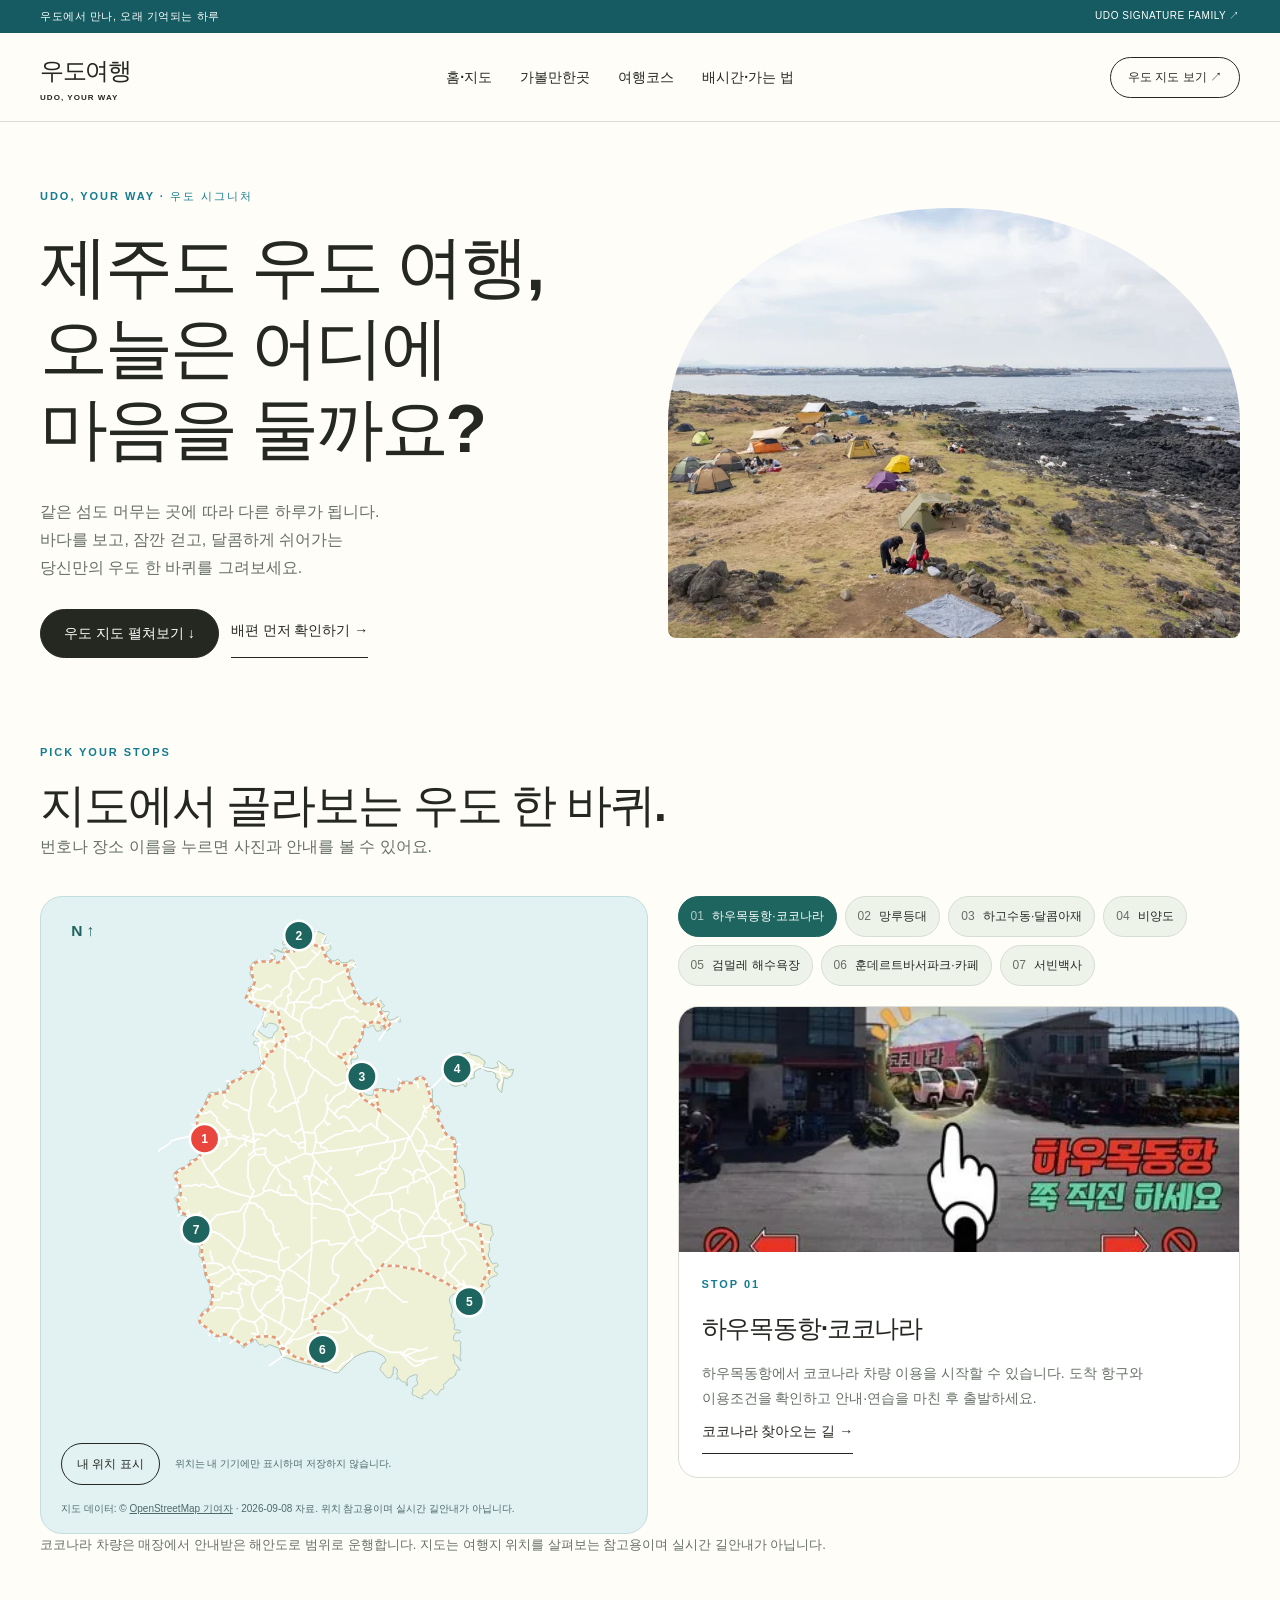
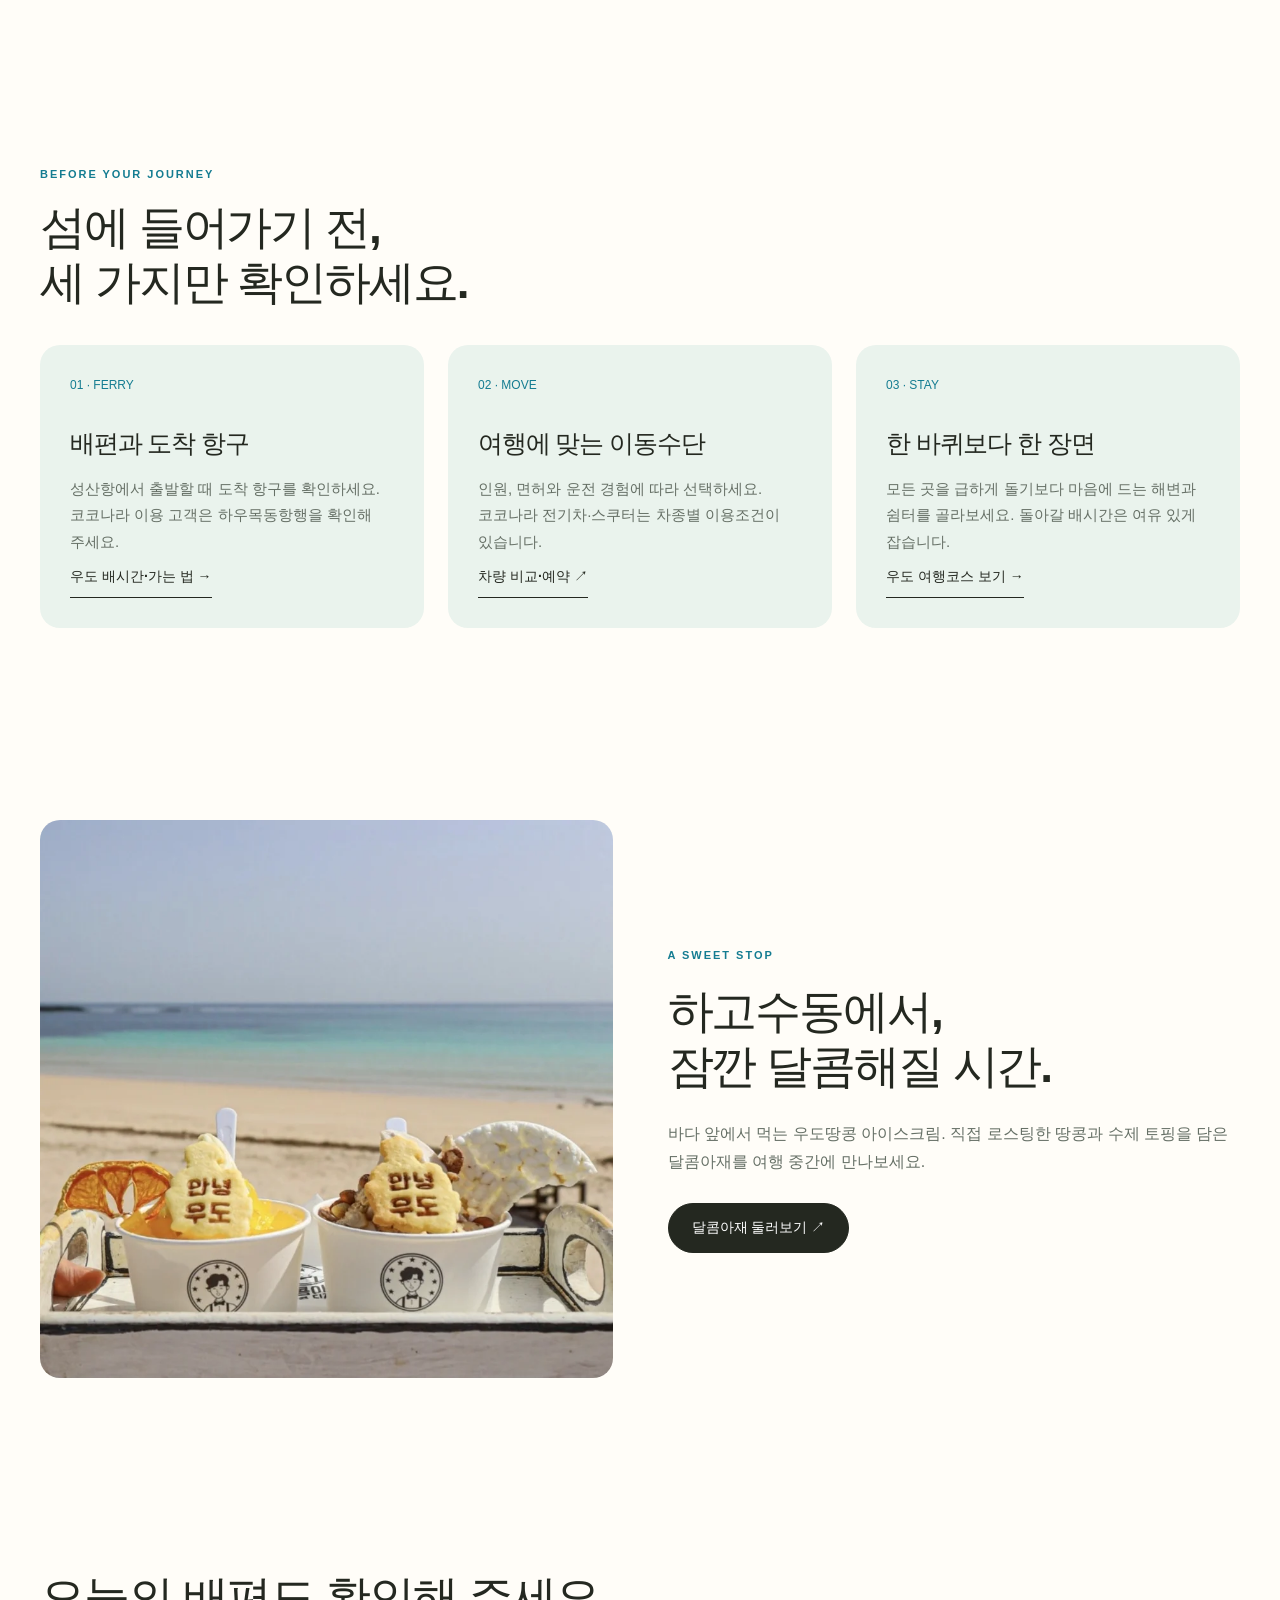
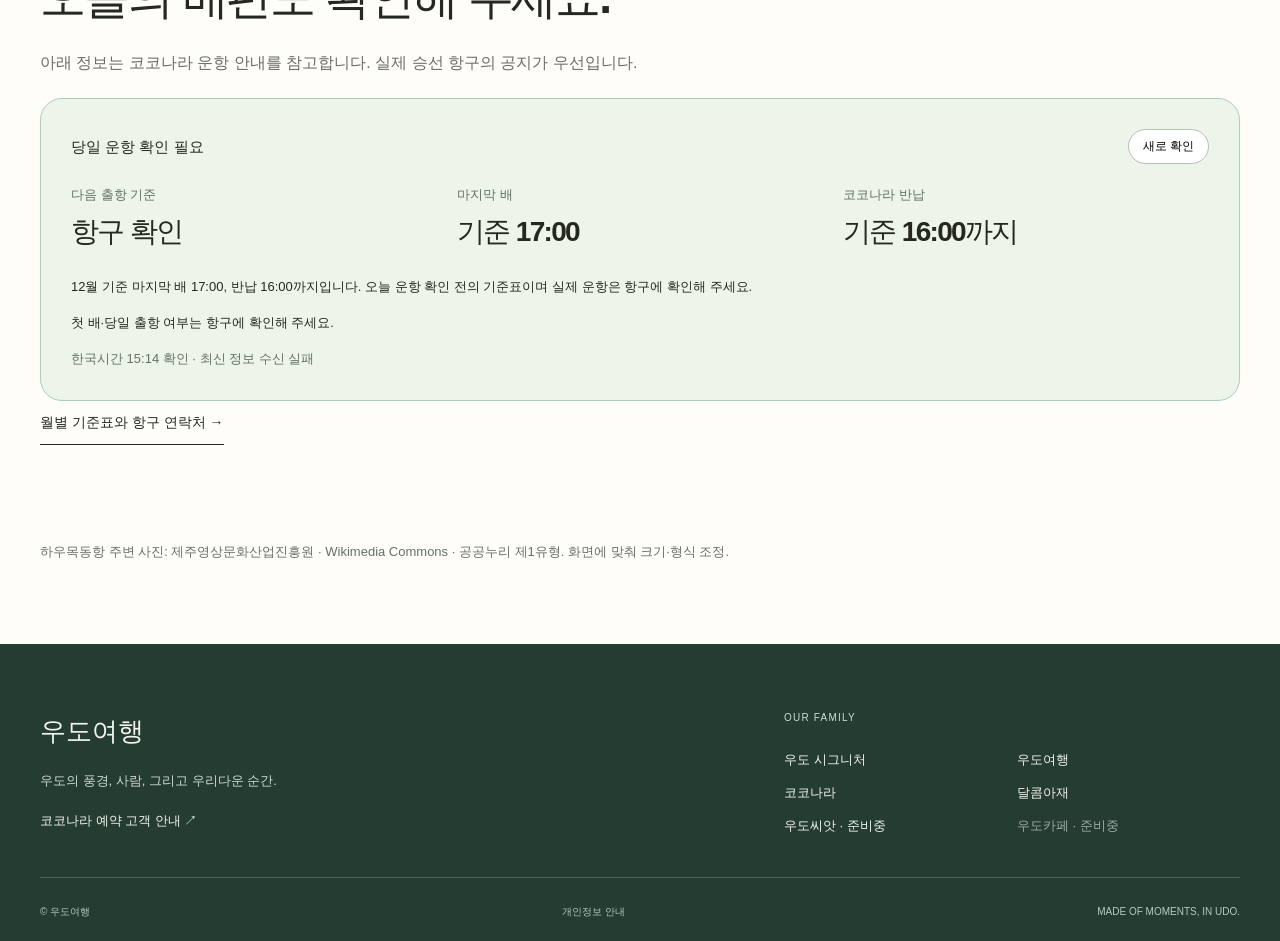
==== commit 3ab028e8: "Publish reviewed udosignature-udo website" ====
--- a/docs/index.html
+++ b/docs/index.html
@@ -1 +1 @@
-<!doctype html><html lang="ko"><head><meta charset="utf-8"><meta name="viewport" content="width=device-width,initial-scale=1"><title>제주도 우도 여행 | 지도·가볼만한곳·배시간 | 우도 시그니처</title><meta name="description" content="제주도 우도 여행을 지도에서 시작하세요. 하고수동, 비양도, 검멀레, 서빈백사와 해안 여행코스, 성산항 배편과 코코나라 이동수단을 안내합니다."><meta name="robots" content="index,follow,max-image-preview:large"><link rel="canonical" href="https://udo.udosignature.com/"><meta property="og:type" content="website"><meta property="og:locale" content="ko_KR"><meta property="og:site_name" content="우도여행"><meta property="og:title" content="제주도 우도 여행 | 지도·가볼만한곳·배시간 | 우도 시그니처"><meta property="og:description" content="제주도 우도 여행을 지도에서 시작하세요. 하고수동, 비양도, 검멀레, 서빈백사와 해안 여행코스, 성산항 배편과 코코나라 이동수단을 안내합니다."><meta property="og:url" content="https://udo.udosignature.com/"><meta property="og:image" content="https://udo.udosignature.com/assets/coast-960.webp"><meta name="twitter:card" content="summary_large_image"><meta name="theme-color" content="#fffaf4"><link rel="icon" href="/assets/favicon.svg" type="image/svg+xml"><link rel="stylesheet" href="/assets/brand.css"><script src="/assets/brand.js" defer></script><script src="/assets/travel-map.js" defer></script><meta name="udosignature-ferry-source" content="https://coconara-52bc4-default-rtdb.firebaseio.com/ferryStatus.json"><script src="/assets/ferry.js" defer></script><script type="application/ld+json">{"@context": "https://schema.org", "@graph": [{"@type": "WebSite", "@id": "https://udo.udosignature.com/#website", "name": "우도여행", "url": "https://udo.udosignature.com/", "inLanguage": "ko-KR"}, {"@type": "WebPage", "@id": "https://udo.udosignature.com/#webpage", "url": "https://udo.udosignature.com/", "name": "제주도 우도 여행 | 지도·가볼만한곳·배시간 | 우도 시그니처", "description": "제주도 우도 여행을 지도에서 시작하세요. 하고수동, 비양도, 검멀레, 서빈백사와 해안 여행코스, 성산항 배편과 코코나라 이동수단을 안내합니다.", "isPartOf": {"@id": "https://udo.udosignature.com/#website"}, "dateModified": "2026-09-20", "inLanguage": "ko-KR"}]}</script></head><body class="travel" data-site="udosignature-udo"><a class="skip" href="#main">본문 바로가기</a><div class="topline"><span>우도에서 만나, 오래 기억되는 하루</span><a href="https://udosignature.com/">UDO SIGNATURE FAMILY ↗</a></div><header><div class="header-inner wrap"><a class="brand" href="/"><span class="wordmark">우도여행<small>UDO, YOUR WAY</small></span></a><nav aria-label="주 메뉴"><a class="nav-link" href="/">홈·지도</a><a class="nav-link" href="/places/">가볼만한곳</a><a class="nav-link" href="/course/">여행코스</a><a class="nav-link" href="/ferry/">배시간·가는 법</a></nav><a class="header-cta" href="/#map">우도 지도 보기 ↗</a></div></header><main id="main"><section class="wrap travel-hero"><div><p class="eyebrow">UDO, YOUR WAY · 우도 시그니처</p><h1>제주도 우도 여행,<br>오늘은 어디에<br>마음을 둘까요?</h1><p>같은 섬도 머무는 곳에 따라 다른 하루가 됩니다.<br>바다를 보고, 잠깐 걷고, 달콤하게 쉬어가는<br>당신만의 우도 한 바퀴를 그려보세요.</p><div class="actions"><a class="btn" href="#map">우도 지도 펼쳐보기 ↓</a><a class="text-link" href="/ferry/">배편 먼저 확인하기 →</a></div></div><div><img class="" src="/assets/biyang-960.webp" width="960" height="640" alt="우도 비양도의 바다와 산책길" loading="eager" fetchpriority=high></div></section><section class="section wrap" id="map"><div class="section-head"><div><p class="eyebrow">PICK YOUR STOPS</p><h2>지도에서 골라보는 우도 한 바퀴.</h2><p>번호나 장소 이름을 누르면 사진과 안내를 볼 수 있어요.</p></div></div><div data-travel-map><div class="travel-map-layout"><div class="map-panel"><svg viewBox="0 0 700 620" aria-labelledby="map-title map-desc" data-lon0="126.941168" data-lat1="33.525328" data-scale-x="12471.20793764911" data-scale-y="14956.791491246808" data-offset-x="153.61588860587048" data-offset-y="40.0"><title id="map-title">우도 해안도로와 주요 여행지 지도</title><desc id="map-desc">하우목동항 코코나라에서 출발해 해안도로를 따라 여행지를 둘러보는 참고 지도입니다.</desc><path class="map-land" d="M475.17,217.99L472.28,215.19L472.28,214.93L472.32,207.47L472.58,206.29L474.23,203.46L474.38,194.80L480.45,185.54L486.22,181.84L495.41,179.44L496.34,182.03L505.28,184.00L509.84,187.14L513.56,190.29L513.00,192.83L511.14,194.62L510.90,194.86L513.73,197.26L522.49,198.23L529.21,196.19L527.35,191.26L528.86,189.66L537.23,195.40L538.37,196.33L539.23,198.42L540.61,200.23L543.37,199.54L546.38,199.47L544.25,206.42L539.40,209.89L535.30,208.73L532.49,226.11L528.45,221.84L526.97,216.46L529.62,212.96L529.47,211.02L525.62,208.98L525.69,204.64L520.99,201.76L514.93,201.29L509.76,197.91L505.44,198.89L500.94,202.66L500.80,209.25L496.72,210.52L493.86,206.53L488.09,203.33L487.06,205.00L489.39,213.39L492.70,215.95L490.56,219.84L488.28,216.13L479.93,219.00L475.17,217.99Z"/><path class="map-land" d="M433.71,577.38L433.13,576.98L432.73,576.57L432.17,576.28L431.36,576.14L430.29,576.11L429.69,575.84L429.23,575.06L428.97,573.76L429.87,571.03L429.53,569.22L429.55,568.30L430.03,567.20L431.00,566.11L432.30,565.36L434.31,564.43L434.98,563.76L435.42,562.78L435.42,561.59L434.70,559.27L434.41,558.40L434.24,557.56L434.24,556.56L434.74,555.16L435.12,554.18L435.18,553.59L435.17,553.12L434.99,552.85L434.60,552.58L432.53,552.29L430.86,552.69L428.59,553.66L426.59,554.48L425.65,555.10L424.64,555.96L423.88,557.10L423.31,558.67L423.24,559.54L423.46,562.90L423.59,564.50L423.59,564.80L423.41,565.12L423.19,565.21L422.96,565.16L422.77,564.97L422.50,564.27L421.83,562.11L421.56,561.38L421.02,560.87L420.13,560.48L419.08,560.41L418.11,560.38L417.99,560.36L417.28,560.20L416.65,559.76L415.72,558.78L414.99,557.64L414.43,556.95L413.93,556.52L413.39,556.35L412.81,556.44L412.43,556.77L412.17,557.10L411.79,557.53L411.35,557.67L411.11,557.56L411.10,557.31L411.15,557.01L411.76,555.81L412.48,553.96L412.52,553.38L412.51,553.09L412.27,552.82L411.40,552.31L411.10,552.00L411.41,550.98L411.98,548.80L411.50,545.61L409.79,544.30L408.71,543.31L407.32,543.46L406.98,551.69L405.65,552.54L405.63,554.05L405.35,554.62L403.30,555.59L401.87,556.10L401.06,556.07L400.16,555.64L398.95,554.48L397.55,553.12L396.19,551.33L394.77,549.44L393.34,547.96L392.43,547.04L392.17,546.09L392.17,545.20L392.39,544.36L393.20,542.92L393.80,541.41L394.37,540.17L394.97,539.36L396.38,538.57L397.81,537.73L398.29,537.06L398.51,535.98L398.39,534.98L397.81,533.44L396.88,532.00L395.54,530.64L393.20,529.24L389.03,527.04L387.97,526.48L385.80,525.72L384.15,525.33L383.16,525.11L380.45,525.08L376.94,525.92L370.95,527.76L367.01,529.43L364.37,530.84L361.52,532.95L358.78,535.22L352.56,540.98L350.31,543.39L346.07,547.87L344.80,549.01L343.73,549.77L342.75,550.07L341.18,550.07L339.14,549.67L336.07,548.34L332.25,547.04L330.35,546.42L327.14,545.60L322.81,544.31L318.63,543.28L314.89,542.08L313.12,541.38L308.63,540.38L305.23,539.71L300.30,538.23L294.02,536.63L289.27,534.65L284.68,533.14L284.16,532.92L283.55,532.65L282.78,532.33L281.72,532.30L281.01,532.33L280.39,532.20L279.59,531.67L278.80,530.81L278.53,530.36L276.46,525.42L275.36,522.95L274.84,521.88L274.51,521.55L273.76,521.26L270.00,519.83L265.28,517.91L264.70,517.68L264.00,517.57L263.24,517.73L263.11,517.82L262.58,518.15L261.29,519.23L259.73,520.19L259.01,520.40L258.67,520.29L258.42,520.08L257.25,518.17L256.59,517.38L256.07,517.06L255.71,516.94L255.41,517.00L254.89,517.26L253.97,517.78L253.52,517.99L253.19,518.06L252.96,518.02L252.69,517.91L252.18,517.09L250.07,514.21L247.56,510.47L247.36,510.36L247.20,510.32L246.88,510.39L246.66,510.57L246.21,511.33L245.75,512.87L244.84,514.28L244.31,514.71L243.67,515.15L242.76,515.34L241.31,515.36L240.40,515.43L239.82,515.67L238.99,516.37L237.92,517.51L236.84,518.87L235.63,520.17L234.82,520.80L234.15,520.95L233.54,520.86L233.14,520.38L232.43,519.05L231.69,517.70L230.80,516.61L229.64,515.70L222.77,511.21L220.26,509.40L217.87,507.37L216.88,506.85L215.55,506.56L213.74,506.41L212.39,506.49L210.90,506.76L207.37,507.76L206.03,508.34L204.97,508.96L204.56,509.15L204.04,509.15L203.75,509.03L203.49,508.75L203.04,508.36L202.23,507.82L200.42,506.71L198.65,505.49L196.92,503.77L195.37,501.90L193.66,500.36L191.67,498.75L188.35,496.71L186.88,496.02L185.01,494.84L184.00,493.64L183.33,492.32L182.90,490.93L182.52,488.08L182.90,486.10L183.46,484.96L185.11,482.20L185.52,481.42L185.65,480.94L186.25,480.07L186.96,479.33L188.88,477.74L189.37,477.25L189.78,476.74L190.14,476.47L190.94,476.29L191.98,476.05L192.35,475.92L192.76,475.48L193.14,475.00L195.39,471.67L195.61,470.19L195.81,469.54L195.91,469.01L195.84,468.66L195.33,468.02L195.31,467.44L195.47,466.87L195.94,466.16L196.58,465.37L197.22,464.43L197.38,463.67L197.41,462.05L197.02,460.15L196.60,459.01L195.84,457.50L195.44,456.34L195.21,454.59L195.17,453.12L195.27,451.75L195.37,450.58L195.21,449.04L194.87,447.77L194.51,446.71L193.70,445.30L192.50,443.03L191.29,441.05L190.36,439.78L189.82,438.64L189.36,437.16L188.95,435.16L188.92,432.59L188.75,430.45L188.41,428.43L187.57,424.18L187.08,422.07L186.78,420.90L185.70,418.53L184.10,416.55L183.04,415.33L182.66,414.62L182.42,414.11L182.46,413.41L182.90,412.14L183.50,409.76L183.77,407.83L183.70,406.76L183.36,405.41L182.36,404.05L180.55,402.07L178.96,400.58L178.25,399.67L177.98,399.05L177.75,397.29L177.79,396.18L178.15,394.15L179.72,389.39L180.09,386.71L180.02,384.77L179.58,383.06L178.51,381.22L177.41,379.82L176.10,377.81L174.70,375.54L173.43,373.78L171.82,371.83L168.88,369.69L166.87,368.78L164.33,368.21L163.13,367.99L161.68,367.88L161.05,367.70L160.64,367.33L160.20,366.64L159.58,364.91L158.50,359.93L158.21,357.55L157.86,355.99L157.54,354.71L157.01,353.54L156.33,351.92L155.04,349.89L154.56,349.02L154.56,348.51L155.04,347.54L155.46,347.05L156.43,346.21L157.74,344.91L158.92,342.99L159.48,341.62L159.81,340.45L159.95,339.21L159.91,337.58L159.65,335.34L159.35,333.77L158.50,331.42L157.37,329.01L156.31,328.02L155.56,326.93L154.96,326.05L154.50,325.02L153.99,323.46L153.77,322.52L153.62,321.53L153.68,320.66L153.88,319.53L154.18,318.90L154.56,318.23L154.95,317.70L155.49,317.30L156.58,316.57L157.29,316.01L157.83,315.43L158.47,314.85L159.30,314.41L161.39,313.40L162.01,313.14L162.88,312.90L164.28,312.63L165.30,312.41L166.10,312.02L167.22,311.30L170.15,309.25L171.99,307.95L172.36,307.56L172.47,307.34L172.47,307.14L172.36,306.83L172.15,306.59L171.92,306.35L171.76,306.02L171.81,305.68L172.25,304.99L172.72,304.26L173.15,303.90L173.48,303.82L174.08,303.79L174.65,303.79L175.34,303.75L176.15,303.58L177.16,303.28L178.21,302.84L179.26,302.28L180.29,301.73L180.99,301.16L181.30,300.80L181.45,300.37L181.45,299.89L181.48,299.40L181.61,298.78L181.94,298.15L182.26,297.88L182.72,297.65L183.14,297.44L183.33,297.14L183.40,296.84L183.36,296.57L183.11,296.18L182.55,295.93L182.11,295.63L181.78,294.98L179.78,290.03L179.27,288.96L177.72,285.81L177.09,284.62L176.77,284.26L176.20,283.66L175.73,283.18L175.45,282.78L175.19,281.94L174.57,279.97L173.00,274.31L173.06,273.73L173.35,273.10L173.79,272.44L174.42,271.88L175.32,271.28L177.24,270.10L178.16,269.45L178.55,269.11L178.97,268.63L179.31,267.85L179.42,267.16L179.48,266.07L179.56,264.76L179.68,263.22L179.76,261.14L179.78,258.58L179.51,257.23L179.38,256.26L179.38,255.29L179.57,254.44L188.15,241.03L188.65,240.00L189.28,238.43L189.82,236.83L190.59,234.78L191.03,233.54L191.73,232.24L192.43,230.67L193.84,227.71L194.35,226.65L194.97,226.05L195.47,225.81L196.34,225.70L197.88,225.85L199.31,225.97L200.46,226.03L201.92,225.96L203.06,225.85L204.20,225.60L205.71,225.18L207.08,224.82L208.29,224.64L209.54,224.52L210.47,224.42L211.33,224.24L212.14,224.04L212.83,223.70L213.44,223.30L214.05,222.67L214.53,221.93L215.07,220.65L215.25,219.74L215.21,219.02L215.12,218.30L215.07,217.40L215.06,216.92L215.21,216.24L215.41,215.80L215.90,215.31L216.40,214.96L217.04,214.87L217.48,214.76L217.88,214.43L218.00,214.13L218.00,213.62L218.14,213.08L218.37,212.86L219.09,212.66L220.36,212.66L221.01,212.63L221.45,212.54L222.33,211.97L223.42,211.29L224.33,210.96L225.24,210.70L226.98,210.36L228.13,210.09L229.20,209.74L229.74,209.43L230.90,208.46L231.35,207.92L231.65,207.44L231.82,206.47L231.74,205.59L231.01,202.39L230.88,201.68L230.95,201.20L231.40,200.65L232.10,200.35L233.29,200.17L234.29,200.16L235.03,200.32L235.68,200.80L236.39,201.37L236.89,201.88L237.38,202.16L238.11,202.39L238.81,202.49L239.55,202.48L240.62,202.27L241.89,201.91L245.08,200.91L245.38,200.73L245.63,200.49L245.99,200.13L246.19,199.98L246.35,199.93L246.64,199.90L246.85,199.92L247.46,199.90L248.04,199.77L248.72,199.47L249.38,199.08L250.65,198.20L251.54,197.51L252.40,196.63L253.10,195.85L253.46,195.31L254.15,194.11L254.65,193.41L254.92,192.84L254.93,192.31L254.72,191.47L253.26,186.95L252.92,185.89L252.77,185.08L252.74,184.26L252.50,180.43L252.33,178.93L251.88,176.27L251.69,175.18L251.44,174.42L250.90,173.03L250.28,171.87L249.88,171.40L249.44,171.01L249.11,170.90L248.72,170.93L248.26,171.08L247.86,171.29L247.70,171.34L247.46,171.35L247.27,171.23L245.84,170.24L245.70,170.05L245.58,169.87L245.55,169.66L245.62,169.45L245.87,169.00L246.19,168.54L246.29,168.18L246.28,167.97L246.14,167.49L246.10,167.28L246.23,167.03L246.63,166.61L246.79,166.49L246.94,166.47L247.06,166.55L247.55,167.24L247.79,167.61L247.96,167.78L248.20,167.87L248.50,167.88L248.78,167.93L249.03,168.00L249.26,168.09L249.57,168.16L249.84,168.16L250.07,168.12L250.57,167.96L252.15,167.21L252.33,167.06L252.46,166.83L252.50,166.61L252.46,166.37L252.39,166.07L252.36,165.82L252.43,165.20L252.46,164.68L252.39,164.29L252.23,163.93L251.91,163.41L251.54,163.14L251.17,162.97L250.75,162.84L250.28,162.83L249.69,162.90L249.15,162.96L248.80,162.90L248.53,162.72L248.36,162.45L247.97,161.69L247.64,160.96L247.19,160.39L246.75,160.13L246.26,159.98L245.63,159.89L244.79,159.52L244.63,159.31L244.59,159.15L244.68,158.85L244.94,158.43L245.48,157.93L245.87,157.29L246.20,156.66L246.50,155.87L247.17,154.90L247.77,154.12L248.40,153.27L248.71,153.01L249.25,152.85L249.61,152.94L250.09,153.34L252.55,155.78L253.72,156.92L255.92,158.76L256.69,159.40L257.54,160.01L258.47,160.46L259.05,160.84L260.07,161.54L261.07,162.30L261.73,162.66L262.44,162.90L263.20,163.08L263.85,163.03L264.70,162.86L265.72,162.59L266.51,162.53L267.13,162.53L267.64,162.41L267.93,162.15L268.18,161.69L268.31,161.09L268.46,159.89L268.61,159.15L268.91,158.34L269.50,157.44L270.17,156.63L270.97,155.75L271.52,155.45L272.33,155.08L272.79,154.87L273.08,154.66L273.31,154.30L273.48,153.82L273.48,153.24L273.50,152.76L273.56,152.18L273.78,151.77L274.24,151.07L274.36,150.64L274.36,150.35L274.21,149.99L273.86,149.72L273.31,149.35L272.82,148.95L272.35,148.56L272.03,148.11L271.61,147.73L270.97,147.37L270.17,146.99L268.90,146.55L267.19,146.09L265.88,145.91L264.76,145.91L263.72,145.95L262.94,146.31L262.35,146.70L261.74,147.26L261.32,147.91L260.81,148.84L260.13,150.35L259.97,150.59L259.82,150.73L259.47,150.68L257.21,149.89L257.08,149.74L257.01,149.59L257.01,149.33L257.28,148.57L257.55,147.85L257.81,147.15L257.81,146.78L257.64,146.39L257.39,146.04L257.05,145.85L255.53,144.89L255.22,144.61L254.89,144.05L254.77,143.71L254.77,143.40L256.32,138.77L257.54,135.68L258.16,132.09L258.21,131.15L258.21,130.53L257.96,130.01L257.46,129.59L248.16,125.07L244.78,123.32L241.14,121.17L240.30,120.83L239.59,120.63L239.13,120.50L238.86,120.39L238.35,119.82L236.90,118.06L236.39,117.42L236.15,116.95L236.16,116.52L236.34,115.89L236.67,115.20L237.60,113.00L238.05,111.97L238.51,110.85L239.11,109.40L239.34,108.94L240.04,107.96L240.12,107.57L240.08,107.04L239.89,106.54L239.73,105.96L239.72,105.62L239.83,105.09L240.27,104.52L241.14,104.03L241.75,103.91L243.01,103.58L243.86,103.10L244.41,102.50L244.88,101.71L245.94,99.24L246.20,98.23L246.26,97.28L246.02,96.48L245.77,95.89L245.43,95.31L244.99,94.88L244.33,94.17L243.83,93.31L243.42,92.65L242.15,89.94L241.76,89.01L241.65,88.24L241.72,87.80L241.99,87.32L242.30,86.70L242.49,86.25L242.61,85.66L242.62,85.06L242.64,84.24L242.17,83.05L241.79,82.34L241.66,81.52L241.66,80.85L241.90,80.16L242.29,79.46L243.02,78.50L243.60,77.84L244.26,76.76L244.56,76.20L244.87,75.75L245.22,75.40L245.77,75.04L246.55,74.79L247.61,74.45L248.45,74.03L249.38,73.29L250.27,72.62L250.77,72.28L251.27,72.17L251.88,72.23L252.44,72.49L253.57,72.93L254.94,73.62L255.85,74.03L256.59,74.18L257.49,74.27L263.40,74.33L264.11,74.21L264.62,74.06L264.98,73.85L266.01,73.11L266.41,72.62L266.70,71.92L266.85,71.02L266.90,70.26L266.95,69.23L266.80,68.04L266.51,67.36L266.12,66.41L266.03,65.79L266.16,65.13L266.42,64.83L266.65,64.74L267.00,64.86L267.63,65.55L267.94,66.23L268.25,66.71L268.53,66.97L269.00,67.28L269.69,67.61L270.22,67.92L270.53,68.37L270.72,68.94L270.71,69.94L270.13,71.80L269.93,72.65L269.92,73.28L270.05,73.71L270.43,74.15L272.19,74.98L272.83,75.09L273.58,75.06L274.01,74.98L277.45,73.32L278.32,72.64L279.19,71.68L279.87,70.56L280.32,69.81L281.70,66.11L281.89,65.29L281.89,64.54L281.67,64.04L281.42,63.81L280.85,63.77L279.80,63.83L278.99,63.98L278.19,63.99L277.60,63.90L277.09,63.74L276.37,63.27L274.81,62.44L273.71,62.17L273.12,62.11L272.50,62.14L272.09,62.27L271.31,62.69L270.76,62.88L270.22,62.96L269.69,62.87L269.19,62.55L269.01,62.17L269.01,61.84L269.20,61.43L269.79,61.03L270.47,60.61L270.96,60.52L271.42,60.52L271.96,60.66L272.72,60.97L274.01,61.63L276.12,62.66L277.11,63.12L277.92,63.30L278.37,63.29L278.63,63.08L278.75,62.88L278.88,62.52L278.83,61.94L278.90,61.16L279.19,60.27L279.60,59.61L280.39,59.01L281.55,58.74L282.68,58.70L283.14,58.88L283.42,59.14L283.68,59.82L284.20,60.73L284.88,61.33L285.52,61.73L286.18,62.00L287.19,62.27L288.63,62.45L290.06,62.72L290.81,62.79L291.49,62.67L291.88,62.45L292.16,62.14L292.28,61.84L292.28,61.54L292.11,61.03L291.75,60.06L291.62,59.35L291.61,58.80L291.65,57.92L291.71,56.99L291.71,56.29L291.61,55.78L291.32,55.33L289.95,53.95L289.46,53.51L288.85,53.09L288.17,52.68L287.03,52.46L285.82,52.28L285.14,52.37L284.64,52.50L284.25,52.83L283.88,53.36L283.37,54.06L282.78,54.75L282.13,55.29L281.61,55.53L280.81,55.51L280.20,55.33L279.65,54.88L279.40,54.36L279.29,53.69L279.35,52.76L279.61,51.97L280.37,50.93L281.45,50.26L282.58,49.69L283.68,49.09L284.69,48.53L285.99,48.06L287.26,47.63L289.09,47.03L290.47,46.52L292.02,45.86L292.92,45.55L293.66,45.32L294.24,45.07L294.80,44.68L295.40,44.07L296.12,43.38L296.56,43.11L297.10,42.89L297.61,42.87L297.98,43.01L298.24,43.40L298.39,44.04L298.41,45.38L298.52,47.09L298.66,49.20L298.87,50.39L299.18,51.37L299.67,52.03L300.20,52.40L301.06,52.91L301.97,53.18L303.00,53.36L303.67,53.40L305.05,53.16L306.26,52.52L307.26,51.56L308.15,50.53L310.24,47.31L311.28,45.52L312.05,44.38L312.14,44.25L313.47,42.39L313.93,41.88L315.65,40.76L316.83,40.19L318.34,40.00L320.11,40.03L321.88,40.36L324.02,41.41L327.56,43.20L328.87,44.07L329.41,45.01L329.51,45.88L329.34,46.92L328.94,48.15L328.44,49.29L327.26,50.83L326.60,52.00L326.50,52.70L326.57,53.34L327.17,54.07L327.74,54.37L328.84,54.67L330.38,54.75L331.08,54.49L331.83,54.18L332.47,53.67L333.00,53.18L333.48,53.09L333.96,53.21L334.25,53.48L334.27,53.76L334.12,54.27L334.06,54.79L334.09,55.63L334.27,56.62L334.71,57.51L335.15,58.37L335.38,59.07L335.31,59.47L335.13,59.89L334.82,60.28L332.20,62.14L330.72,63.15L330.13,63.87L329.91,64.59L329.92,65.32L330.18,66.55L331.67,69.24L332.52,70.33L334.32,71.83L336.27,73.10L337.12,73.52L337.50,73.71L338.64,73.94L339.71,73.80L340.98,72.93L341.98,72.23L342.45,72.01L343.03,72.01L343.76,72.23L344.60,72.83L345.70,73.85L346.77,75.25L347.71,75.75L348.68,75.99L350.29,76.05L352.08,75.94L353.79,75.61L354.46,75.31L355.87,74.37L357.91,73.23L359.32,72.83L359.95,72.83L361.19,73.37L362.22,74.55L363.16,75.75L363.56,76.58L363.49,77.45L363.13,78.39L362.56,79.53L361.92,80.46L359.10,83.05L357.64,84.11L357.11,84.87L356.83,85.95L356.71,89.16L357.21,91.17L357.84,93.01L362.32,103.37L365.36,110.36L366.14,112.30L366.77,113.24L367.66,114.42L368.79,115.65L372.46,119.96L373.73,121.44L374.63,122.31L375.60,122.91L376.88,122.97L378.07,122.77L379.58,122.04L381.65,121.04L384.43,119.33L386.50,117.82L387.81,117.09L389.28,116.52L389.96,116.49L390.46,116.68L390.86,117.15L390.96,117.69L390.96,118.39L390.96,119.26L391.15,119.69L391.55,119.93L392.83,120.03L393.24,120.12L393.74,120.42L393.94,120.83L394.00,121.74L394.07,122.37L394.17,122.74L394.47,123.10L395.17,123.74L396.41,124.58L397.02,125.18L397.12,125.72L396.94,126.21L396.74,126.53L396.04,126.91L394.73,127.35L394.10,127.78L393.64,128.86L393.54,129.83L393.77,130.56L394.30,131.30L395.77,132.10L397.52,132.57L398.71,132.57L399.74,132.49L400.60,132.34L401.16,132.36L401.92,132.64L402.24,132.96L402.48,133.41L402.49,133.87L402.42,134.41L402.07,135.20L401.31,136.40L400.70,137.67L400.31,138.88L400.30,139.75L400.52,140.72L401.33,141.53L402.17,141.92L403.70,142.11L404.81,142.05L405.82,141.98L407.09,141.65L407.93,141.32L408.84,140.88L409.53,140.35L410.72,139.46L411.73,139.00L412.72,138.63L413.25,138.54L413.68,138.46L414.10,138.49L414.34,138.55L414.58,138.74L414.70,139.03L414.76,139.39L414.80,139.93L414.83,140.51L414.85,141.18L415.04,141.65L415.30,142.18L415.47,142.72L415.54,143.10L415.60,143.55L415.60,143.87L415.52,144.17L415.26,144.44L414.86,144.56L414.26,144.43L413.67,143.98L413.04,143.43L412.46,143.14L412.02,143.02L411.71,142.99L411.28,143.08L410.77,143.25L410.29,143.34L409.70,143.34L409.24,143.34L408.81,143.43L407.04,144.10L406.30,144.34L405.60,144.73L405.02,145.28L404.57,146.04L404.03,147.17L403.46,148.30L403.20,149.21L403.19,149.90L403.19,150.83L403.26,151.71L403.29,152.48L403.19,152.76L402.97,152.98L402.62,153.16L402.12,153.25L401.41,153.52L400.77,154.06L400.37,154.30L399.42,154.72L398.81,154.90L398.34,154.99L398.00,154.85L397.33,154.63L397.07,154.34L396.36,153.09L395.36,151.88L394.82,151.08L394.73,150.93L394.68,150.77L394.73,150.65L394.82,150.50L395.00,150.34L395.45,150.11L395.79,149.84L395.96,149.59L395.97,149.33L395.89,149.08L395.64,148.56L395.27,148.14L394.93,147.99L394.68,148.06L394.27,148.30L393.19,149.66L392.88,150.22L392.80,150.65L392.91,151.16L393.35,151.88L393.75,152.68L393.85,153.31L393.82,153.75L393.65,154.08L393.41,154.24L393.00,154.40L392.43,154.49L391.84,154.54L390.84,154.78L389.82,155.15L389.07,155.30L388.21,155.23L387.65,154.93L387.39,154.60L386.94,153.54L386.13,151.95L385.66,151.35L385.36,151.02L385.12,150.43L385.06,149.65L385.07,148.92L384.82,148.57L384.17,148.36L383.46,148.39L382.40,148.66L381.39,149.01L380.77,149.27L380.23,149.81L379.83,150.49L379.33,150.99L378.92,151.22L378.35,151.25L377.65,151.08L376.89,150.77L376.20,150.58L375.09,150.65L374.24,150.95L373.28,151.94L372.86,152.68L372.71,153.43L372.56,154.81L372.66,156.30L372.71,157.04L372.62,157.99L372.16,160.72L371.84,161.88L371.43,162.99L370.89,163.80L370.55,164.22L370.04,164.83L369.36,165.56L368.98,166.21L368.59,167.03L368.15,167.97L367.70,169.26L367.32,170.38L366.92,171.31L366.55,171.87L365.41,172.80L364.22,174.03L363.33,175.10L362.77,176.00L362.45,176.72L362.38,177.26L362.47,177.87L362.96,178.68L363.56,179.49L364.14,180.26L364.93,181.37L365.29,181.97L365.74,183.15L366.09,184.39L366.34,185.26L366.32,185.66L366.14,186.11L365.69,186.50L364.85,186.86L363.78,187.23L362.92,187.47L362.06,187.58L361.24,187.52L359.81,187.31L359.43,187.28L359.02,187.34L358.82,187.58L358.61,189.84L358.61,190.97L358.98,193.01L360.21,195.75L361.19,198.12L361.42,199.23L361.42,200.64L361.42,203.28L361.82,205.45L362.90,210.00L364.77,214.05L366.18,215.89L366.91,216.89L367.75,217.60L369.44,218.37L370.47,219.02L371.64,219.81L372.16,220.87L372.51,222.35L372.55,223.30L372.56,224.15L372.56,224.87L372.80,225.58L373.33,226.65L374.14,227.51L375.03,228.05L377.09,228.86L378.82,229.25L381.49,229.37L382.65,229.05L383.97,228.44L384.43,227.96L384.56,227.24L384.58,226.63L384.63,224.39L384.83,223.47L385.12,222.97L385.41,222.64L386.53,221.89L387.45,221.56L388.44,221.41L390.16,221.41L391.72,221.41L393.86,221.50L395.31,221.74L396.87,222.17L398.36,222.59L400.65,222.97L402.53,223.21L405.11,223.31L407.70,223.36L409.56,223.36L410.29,223.22L410.96,222.91L411.51,222.56L412.22,221.84L412.73,220.87L413.64,219.03L413.80,218.43L413.98,217.45L414.04,216.64L414.15,215.74L414.38,214.38L414.45,213.50L414.78,212.74L415.22,212.23L415.65,212.03L416.04,212.03L416.85,212.12L417.97,212.62L418.75,212.87L419.58,213.12L420.28,213.15L421.02,213.12L422.57,212.69L423.31,212.63L423.75,212.78L424.68,213.21L425.96,213.93L426.95,214.13L427.93,214.20L428.94,213.96L429.50,213.57L430.03,213.04L431.05,211.60L432.27,210.15L433.54,209.18L434.58,208.67L435.66,208.26L438.82,207.16L439.58,206.96L439.98,206.96L440.43,207.14L441.06,207.53L443.41,209.54L444.36,210.69L445.07,211.67L445.60,213.08L446.30,215.73L446.66,217.34L447.03,218.24L447.35,218.96L447.79,219.35L448.57,219.59L449.74,219.77L450.47,219.86L450.87,220.06L451.37,220.60L452.08,221.89L452.40,222.88L452.60,223.94L452.58,225.02L452.50,226.99L452.48,231.37L452.48,233.78L452.68,235.92L452.95,238.18L453.87,241.56L454.56,242.10L454.90,242.16L455.27,242.11L456.30,241.72L456.95,241.48L457.64,241.38L458.71,241.45L459.35,241.66L459.85,242.04L460.37,242.89L460.67,243.62L461.02,244.41L461.39,244.94L461.69,245.55L462.05,246.49L462.38,247.20L462.40,247.72L462.29,248.09L461.93,248.29L461.03,248.29L460.63,248.42L460.46,248.62L460.51,249.62L459.88,251.98L459.43,253.52L459.34,254.75L459.50,256.23L460.20,257.86L461.01,259.27L462.71,261.64L463.58,262.81L464.35,264.02L465.12,265.52L465.62,266.97L466.22,269.00L467.18,271.04L470.02,274.70L470.77,275.24L472.92,276.50L474.05,276.90L474.99,277.21L475.97,277.45L477.36,277.74L478.17,278.07L478.90,278.77L479.20,279.67L479.66,282.61L480.24,284.32L480.84,285.89L481.11,286.70L481.27,287.67L481.25,289.48L480.91,292.29L480.67,293.82L480.40,295.70L480.30,297.38L480.04,299.07L480.24,301.68L481.31,305.36L482.92,309.10L484.45,311.78L486.46,314.19L487.66,315.73L488.67,319.02L489.33,322.35L490.00,330.31L490.14,334.60L490.04,335.70L489.67,336.44L489.03,336.91L487.86,337.45L486.52,337.80L484.99,338.28L484.31,338.81L483.78,339.61L483.58,341.10L483.68,342.89L483.78,344.13L484.25,345.54L484.91,347.11L485.52,348.68L486.16,350.65L486.66,351.39L487.46,352.09L488.90,352.76L489.70,353.57L490.08,354.38L490.18,355.87L490.14,357.34L490.18,358.95L490.10,360.63L489.90,361.96L489.80,363.10L489.80,364.17L489.70,365.37L489.80,366.55L489.80,366.94L490.04,367.39L490.30,367.67L491.01,367.76L491.44,367.63L491.92,367.64L492.20,367.81L492.40,368.12L492.50,368.50L492.25,371.86L492.06,373.37L492.15,374.10L492.31,374.75L492.45,375.00L492.88,375.26L493.57,375.48L494.10,375.51L495.08,375.60L495.25,375.78L495.39,376.17L495.49,376.72L495.68,377.10L496.04,377.31L496.75,377.50L497.61,377.40L498.42,377.20L500.09,376.63L500.91,376.24L501.81,375.88L503.43,375.59L504.42,375.51L505.20,375.48L506.09,375.66L507.20,376.33L508.55,377.25L509.13,377.63L509.87,377.95L510.72,378.16L512.35,378.38L515.49,379.00L518.07,379.35L519.47,379.65L520.51,380.30L520.88,380.79L521.14,382.06L521.24,383.44L521.28,384.71L521.38,385.98L521.62,387.06L521.98,388.01L522.35,388.69L522.71,389.33L522.85,389.99L522.69,390.80L522.25,391.20L521.42,391.87L520.61,392.47L520.24,393.20L520.01,394.21L519.85,396.32L519.23,399.41L518.30,401.94L518.17,402.94L518.17,404.35L518.20,404.92L518.71,406.89L518.71,407.70L518.57,408.79L518.17,409.60L517.40,410.84L517.10,411.84L517.06,412.84L517.44,415.12L518.20,417.52L519.61,420.14L520.88,422.07L521.52,423.42L521.95,423.91L522.75,424.12L523.86,423.91L524.96,423.34L525.49,423.12L525.93,423.07L526.79,423.19L527.76,424.09L528.20,425.12L528.34,426.20L528.14,426.83L527.54,427.26L526.17,427.37L525.20,427.53L524.66,428.10L524.32,429.00L524.02,430.48L524.06,431.91L524.42,432.75L525.16,433.51L526.19,434.05L526.77,434.40L527.47,434.89L527.66,435.40L527.76,436.03L527.66,436.97L527.23,437.43L526.67,437.70L525.10,438.03L523.29,438.70L521.08,439.74L517.90,442.41L517.24,443.32L516.93,444.46L517.00,445.55L517.46,447.14L518.84,449.04L518.97,449.58L518.84,450.44L518.47,450.91L517.20,451.55L515.79,452.55L514.30,453.76L513.29,454.63L512.39,456.10L511.98,457.40L511.65,458.75L511.28,459.61L510.80,460.32L510.01,460.99L509.11,462.08L508.40,463.26L507.56,464.50L506.56,465.54L505.49,466.60L504.79,467.30L503.72,468.35L502.51,469.27L500.44,470.14L498.51,470.62L496.26,470.59L495.02,470.68L494.32,470.47L493.88,470.08L493.51,469.39L493.17,468.42L492.56,467.26L491.90,466.40L490.74,464.70L490.18,463.80L488.27,460.76L487.41,459.31L486.81,458.27L486.30,457.77L485.66,457.46L484.75,457.29L483.33,457.26L482.08,457.34L480.35,457.74L479.41,458.07L477.29,459.01L475.35,460.24L473.98,461.59L472.64,463.49L472.04,465.03L472.24,467.12L472.63,468.26L473.03,469.59L473.75,471.23L474.08,472.06L474.71,474.23L475.12,476.33L475.45,477.71L475.56,478.58L475.56,479.49L475.22,480.45L474.41,481.66L474.11,483.09L474.11,484.20L474.55,485.23L475.30,486.31L475.39,486.45L476.32,487.04L476.93,487.34L477.29,487.82L477.39,488.48L477.33,489.18L477.03,489.92L476.52,490.66L476.52,491.13L476.62,491.73L476.96,492.07L477.56,492.50L478.13,493.07L478.37,494.30L478.39,494.48L478.38,494.67L478.23,495.91L478.13,497.02L477.89,497.75L477.56,498.29L477.39,499.02L477.53,499.28L477.66,499.52L478.13,500.06L479.06,500.33L480.37,500.56L482.61,500.73L483.88,500.89L484.59,501.19L485.05,501.79L485.15,502.46L485.09,503.03L484.79,503.51L484.31,503.74L483.52,503.97L482.44,504.03L481.11,503.81L479.86,503.87L479.26,504.08L478.86,504.41L478.23,505.49L477.46,507.19L477.03,508.39L476.99,508.58L476.82,509.42L476.99,510.90L477.11,511.72L477.36,512.26L477.76,512.68L478.65,513.05L479.59,513.43L480.20,513.55L480.62,513.47L481.03,513.28L481.70,512.89L482.21,512.65L482.86,512.62L483.33,512.68L483.78,512.92L484.20,513.50L484.60,514.12L484.99,514.67L485.24,515.40L485.20,515.94L484.99,516.46L484.74,516.91L484.65,517.51L484.75,518.26L484.96,519.16L485.18,519.98L485.23,520.85L485.14,521.89L485.00,522.58L484.99,523.37L485.04,524.32L485.18,525.05L485.34,525.86L485.37,526.60L485.29,527.16L485.09,527.98L484.71,528.94L484.56,530.01L484.46,532.00L484.54,532.60L484.83,533.42L485.23,534.31L485.50,534.89L485.57,535.05L485.76,535.58L485.79,535.94L485.74,536.15L485.60,536.25L485.30,536.21L484.95,535.94L484.66,535.58L484.24,534.97L483.73,534.23L483.18,533.63L482.48,532.99L481.16,532.33L479.50,531.30L478.58,530.67L478.17,530.33L477.61,529.60L476.94,528.70L476.70,528.55L476.47,528.61L476.33,528.82L476.31,529.10L476.42,530.54L476.56,531.67L476.93,532.95L477.84,535.19L478.00,535.67L478.13,536.07L478.32,537.16L478.39,538.18L478.47,538.90L478.58,539.27L478.68,539.59L478.95,539.96L479.41,540.35L479.74,540.62L480.39,541.05L480.91,541.44L481.41,542.01L482.24,543.31L482.97,544.54L483.53,545.46L483.82,545.90L483.97,546.24L484.00,546.57L483.98,546.89L483.88,547.12L483.75,547.24L483.58,547.24L483.34,547.04L483.11,546.66L482.93,546.51L482.56,546.41L482.11,546.50L481.67,546.66L481.31,546.90L480.81,547.53L480.24,548.47L479.74,550.01L479.60,551.55L479.36,552.64L479.10,553.09L478.60,553.36L477.69,553.59L477.23,553.89L476.62,554.72L476.18,555.64L475.78,555.99L475.05,556.22L473.96,556.35L473.04,556.37L472.55,556.49L472.24,556.65L472.03,556.97L471.84,557.56L471.56,558.24L471.17,558.81L470.78,559.21L470.17,559.55L469.46,559.81L469.03,560.11L468.85,560.36L468.58,560.96L468.45,561.39L468.29,561.74L467.93,562.05L467.44,562.35L466.37,562.84L465.48,563.34L465.15,563.73L465.03,564.03L465.08,564.43L465.27,564.94L465.52,565.46L465.67,566.03L465.66,566.85L465.60,567.56L465.42,568.41L465.10,568.98L464.78,569.19L464.15,569.38L463.34,569.49L462.38,569.77L461.74,570.05L461.36,570.38L461.21,570.65L461.02,571.25L460.86,571.91L460.52,572.42L460.13,572.73L459.70,573.02L459.41,573.39L459.34,573.93L459.20,574.51L458.96,575.17L458.56,575.69L458.11,575.92L457.73,576.04L457.14,575.98L456.59,575.72L455.98,575.27L453.41,572.55L451.96,571.07L451.22,570.22L450.73,569.83L450.19,569.71L449.56,569.92L449.10,570.26L448.45,571.33L447.64,572.69L447.10,573.34L446.15,574.15L445.24,574.75L444.39,575.00L443.70,575.18L442.67,575.45L441.74,576.01L440.92,576.77L440.68,577.20L440.77,577.74L440.93,578.29L441.16,578.55L441.79,579.09L442.03,579.37L442.07,579.55L442.03,579.78L441.79,579.93L441.16,580.00L440.17,579.97L439.34,579.85L437.64,579.19L435.24,578.03L433.71,577.38Z"/><path class="map-road" d="M136.51,294.70L136.78,292.64L148.79,284.90L150.52,281.96L155.14,280.55L173.47,276.17L176.29,276.45L181.15,276.06"/><path class="map-road" d="M252.38,173.77L253.78,185.83L256.55,192.95L254.45,197.66L247.56,201.40L239.63,203.64L237.02,203.01L235.29,203.52L234.01,204.88L232.35,208.23L230.64,210.15L228.79,210.94L224.81,211.94L222.07,213.27L221.50,213.66L218.43,215.80L216.86,217.67L216.42,219.54L216.55,222.07L216.31,223.77L215.20,224.76L212.97,225.58L210.55,226.02L207.88,225.85L207.68,225.93L202.93,227.47L197.32,228.02L195.96,228.87L192.99,233.96L191.28,238.00L184.49,248.42L182.51,251.44L180.04,255.33L180.49,259.30L180.63,263.13L180.68,264.34L181.10,268.18L181.15,276.06L181.93,278.58L183.05,282.33L183.55,284.04L184.68,288.82L185.31,291.41L185.54,293.70L184.98,296.08L184.05,298.65L183.75,299.49L183.14,300.46L180.59,302.69L176.77,304.53L174.28,306.31L172.47,308.71L169.63,310.55L168.01,312.02L163.33,314.23L158.65,316.91L155.14,320.05L154.70,322.16L155.26,324.66L156.43,326.81L158.89,329.79L160.67,334.22L161.30,338.06L161.52,342.34L160.95,345.63L158.28,348.05L157.76,348.99L157.81,350.29L159.33,353.84L159.61,355.84L159.49,357.86L159.45,358.46L160.26,360.97L161.36,362.90L163.07,364.98L166.00,366.49L171.19,368.08L173.69,369.45L177.97,374.37L181.84,378.82L183.16,380.87L185.32,384.22L185.82,385.32L185.85,386.44L185.54,387.46L184.54,389.87L183.14,392.77L183.31,394.63L185.64,401.18L186.05,404.02L185.82,411.42L186.28,414.53L186.74,416.42L188.82,425.00L189.96,430.88L190.63,435.97L191.33,438.15L194.51,445.24L197.24,449.94L197.38,455.34L198.92,465.10L198.90,466.55L197.19,469.02L196.44,471.92L194.60,475.35L193.50,476.99L192.46,478.55L186.45,482.41L183.67,485.88L183.11,487.96L183.43,491.19L184.78,493.64L187.01,495.05L190.79,497.24L196.12,501.84L196.93,502.82L198.59,504.84L200.77,506.52L203.13,507.52L204.57,507.55L209.29,505.81L211.94,505.52L217.48,506.62L220.77,509.54L222.57,510.71L232.91,517.42L234.54,517.82L236.05,517.39L241.80,513.98L245.29,510.47L249.01,508.81L250.58,508.33L260.58,507.98L261.01,507.97L265.08,507.89L269.74,509.03L270.25,509.28L271.37,509.82L272.73,510.96L277.04,520.65L277.36,521.52"/><path class="map-road" d="M182.51,251.44L187.34,250.59L187.59,250.55L192.86,249.14L193.95,248.11L195.12,247.68L195.81,247.79L203.54,255.36L203.76,256.07L203.50,258.70L204.24,260.31L205.87,261.27L208.09,264.02L212.47,267.54L214.08,269.14L214.81,270.20L217.22,277.21"/><path class="map-road" d="M263.39,542.29L278.71,531.33L279.30,530.75"/><path class="map-road" d="M379.61,513.59L383.56,507.32L381.73,506.14L376.26,511.18"/><path class="map-road" d="M286.63,526.56L290.46,529.28L292.94,531.17L299.63,533.35L315.34,539.14L321.12,540.17L324.93,541.86L325.43,542.08L329.57,543.92L331.44,544.85L337.60,547.93L339.61,548.07L342.12,547.87L342.87,546.60L344.33,543.80L346.93,540.95L349.28,539.00L353.25,537.13L358.66,533.32L359.69,531.85L358.84,527.13"/><path class="map-road" d="M335.36,473.96L337.70,475.81L342.26,478.53L349.76,483.18L351.38,484.43L355.14,488.00L359.29,493.91L362.02,497.65L365.30,502.81L368.41,505.65L372.04,507.34L375.50,510.23L376.26,511.18L379.61,513.59L387.26,519.31L392.99,521.73L402.14,525.39L404.20,526.41L406.22,526.53L413.90,526.32L414.74,526.45L416.33,526.84L421.56,529.89L427.86,533.36L432.72,536.04L434.23,536.70L436.69,536.76L438.80,536.34L440.50,535.85L443.51,535.08L445.84,534.82L453.74,533.01L457.89,531.81L458.39,531.63L458.67,531.45"/><path class="map-road" d="M351.38,484.43L348.89,488.18L351.67,491.77L353.92,497.18L353.84,499.22L348.23,502.57L343.32,503.72L335.45,502.81L325.72,501.67L323.01,502.58L318.07,502.70L309.42,506.20L307.05,507.40L302.09,509.46L296.55,511.30L295.50,511.35L294.43,511.27L293.19,511.29L291.86,511.45L291.01,511.84L286.80,516.16L284.14,516.01"/><path class="map-road" d="M285.95,524.44L286.36,525.05L286.63,525.65L286.63,526.56"/><path class="map-road" d="M325.43,542.08L326.34,539.21L326.07,535.58L325.81,531.57L324.93,525.14L324.71,523.42L324.41,521.04L324.52,517.53L324.52,517.18L324.60,513.37L324.33,511.41L323.70,509.78L323.02,508.09L321.58,505.47L318.07,502.70L316.98,500.68L316.90,495.93L315.92,493.62L313.50,488.57L312.54,486.28"/><path class="map-road" d="M293.59,503.20L291.07,501.90L283.65,497.57L275.28,492.58L267.18,488.15L266.77,487.96L265.76,487.39L257.43,482.63L252.59,478.62L250.60,476.95L249.00,474.49L244.74,465.27L243.45,461.05L243.37,459.67L246.02,448.50L243.41,447.47L237.47,443.03L231.42,438.58L230.09,437.30L229.15,435.89L228.98,435.55L226.81,431.37L224.84,427.72L221.60,422.43"/><path class="map-road" d="M494.07,378.59L493.44,379.03L484.38,383.20L477.38,385.71L475.76,386.44L473.83,386.32L465.61,389.39L463.61,390.26L462.58,390.71L461.33,391.23L451.37,392.07L444.54,392.04L443.46,391.98L442.12,391.89L441.16,391.84L436.48,393.01L425.35,395.79L423.58,396.50L422.81,397.26L419.66,400.34L417.19,402.97L410.80,409.79L409.79,410.87L395.84,424.69L389.18,432.39L385.68,434.89L381.43,438.46L367.45,448.54L365.85,449.43L364.23,450.31L362.06,450.88L360.30,452.04L358.95,455.14L356.88,458.28L335.36,473.96L331.75,476.08L331.06,476.54L325.61,481.57L324.50,482.26L312.54,486.28L303.40,488.94L301.55,489.03"/><path class="map-road" d="M212.27,429.71L209.23,431.02L207.65,431.34L205.67,433.50L203.99,434.35L192.63,437.66"/><path class="map-road" d="M198.90,466.55L206.58,465.40L207.89,464.64L208.61,463.56L209.26,461.93L209.25,457.13"/><path class="map-road" d="M204.57,507.55L206.84,514.15"/><path class="map-road" d="M188.82,425.00L192.06,424.08L195.98,422.95L198.46,423.18L203.34,423.61L208.45,425.26L210.60,426.72L212.27,429.71L213.64,429.37L216.92,427.67L217.78,427.90L219.44,430.15L222.11,433.77L222.77,434.65L223.37,435.07L224.00,435.49L227.48,436.19L229.15,435.89"/><path class="map-road" d="M217.48,506.62L219.46,504.17L220.70,500.53L221.67,498.02L223.07,496.05L224.08,494.21L227.08,491.26L231.75,487.49L232.28,487.42L232.57,487.39L239.83,490.39L245.55,491.50L246.49,492.02L247.26,493.64L249.06,496.32L249.87,500.06L250.84,502.91L250.65,506.74"/><path class="map-road" d="M257.43,482.63L254.87,484.83L250.95,488.20L246.49,492.02"/><path class="map-road" d="M279.45,526.13L279.65,526.83L279.79,527.62L279.79,528.06L279.75,528.44L279.67,528.94L279.58,529.54L279.46,530.03L279.30,530.75"/><path class="map-road" d="M274.22,510.42L274.69,512.20L278.89,517.78L281.32,519.99"/><path class="map-road" d="M272.73,510.96L274.22,510.42L276.18,509.72L279.58,506.37L281.53,503.36L283.65,497.57"/><path class="map-road" d="M335.36,473.96L323.62,465.67L321.22,463.49L314.72,458.81L312.99,458.07L308.40,456.49"/><path class="map-road" d="M312.54,486.28L311.54,485.62L310.57,484.10L311.08,481.63L314.99,479.25L317.64,473.57L320.11,469.65L322.69,466.40L323.62,465.67L329.16,461.35L332.25,459.37L333.03,456.70L333.79,455.26L335.16,451.85L336.88,450.20L341.34,445.93L342.28,444.06L343.93,437.51L338.74,435.92L337.98,434.92L336.19,427.93L336.48,427.53L336.71,427.20L337.57,419.23L339.00,415.70L339.31,414.92L340.75,413.19L342.16,412.81L353.09,401.24L357.91,395.21L362.87,392.22"/><path class="map-road" d="M353.09,401.24L350.82,400.40L346.97,400.29L340.75,400.94L337.50,402.00L334.39,402.04L333.29,401.34L332.68,398.02L331.75,397.15L325.97,396.91L321.42,397.80L312.97,400.95"/><path class="map-road" d="M375.24,469.33L379.96,457.85L381.09,455.08L381.88,453.05L386.38,452.39L389.83,451.60L393.85,452.67L397.32,451.36L398.30,450.34L397.52,449.01L395.48,443.22L391.07,434.96L389.18,432.39L386.82,430.40L384.83,428.55L383.47,426.24L382.89,425.23L382.08,424.08L381.90,421.77L380.99,419.84L378.61,417.94L374.99,415.06L372.40,411.71L370.02,408.18L365.73,402.96L363.86,401.18L363.48,399.56L366.10,396.90L362.87,392.22L360.50,386.29L358.08,380.94L355.52,375.12L355.86,372.44L355.74,371.41L354.08,370.17L353.34,368.14L352.61,367.02L351.07,365.09L349.88,364.20L344.59,361.20L342.18,361.21L335.92,360.33L333.38,359.39L332.10,358.53L327.00,356.29L321.65,354.68L314.03,354.35L311.41,354.66L309.41,354.53L302.73,351.64L299.87,349.37L295.43,345.45L294.81,344.92L284.51,344.42L277.22,344.77L276.52,342.55L272.74,341.62L268.99,340.26L266.75,338.87L264.68,338.70L263.61,339.00L262.08,339.43L258.37,340.17L254.55,343.44L249.23,345.72L248.00,345.99L243.94,346.84L242.54,347.12L241.46,346.84L237.06,345.69L226.39,342.88L223.74,342.17L210.26,336.89L206.48,334.81L205.51,333.81L200.00,324.04L197.19,320.65L190.95,313.11L189.38,310.06L186.91,304.66L185.98,302.60L184.84,300.13L183.75,299.49"/><path class="map-road" d="M358.95,455.14L364.14,456.20L366.04,456.16L367.36,455.86L372.00,454.20L374.14,453.59L376.55,453.32L381.88,453.05"/><path class="map-road" d="M308.82,324.33L311.61,323.78"/><path class="map-road" d="M310.15,328.67L308.82,324.33L308.23,322.43L303.92,323.13L305.13,327.04"/><path class="map-road" d="M205.51,333.81L201.37,334.96L198.82,335.67L196.18,335.88L193.57,335.23L189.46,332.69L185.98,331.96L183.33,334.42L179.56,332.23L173.77,333.87L170.63,333.42L167.47,334.04L165.85,333.95L162.51,333.77L162.03,333.74L160.67,334.22"/><path class="map-road" d="M160.95,345.63L167.40,348.36L167.68,351.43"/><path class="map-road" d="M240.10,353.73L241.68,353.60L244.58,353.90L247.79,354.51L249.10,355.17L249.69,357.14L250.50,357.71L253.25,358.58L255.82,360.55L257.89,363.34L257.59,365.04L257.86,366.69L259.20,368.59L260.51,370.16L261.58,372.56L262.88,373.78L265.62,374.40L266.79,376.78L268.66,380.03L268.75,381.55L268.03,383.00L270.23,390.09L270.78,391.28L271.03,391.80L275.25,397.05L276.82,399.05L277.83,402.04L279.66,405.75L279.49,406.79L276.20,409.10L275.45,410.84L274.81,418.47L273.74,422.48L274.65,423.79L275.25,428.97L276.08,431.21L279.19,431.57L281.26,433.27"/><path class="map-road" d="M228.46,452.79L228.62,454.26L229.67,457.07L229.79,457.80L229.59,457.92L228.99,458.27L225.94,457.59L221.10,455.66L220.16,456.04L219.46,458.78L218.02,459.45L209.25,457.13"/><path class="map-road" d="M243.41,447.47L240.63,448.28L238.66,448.41L236.10,447.60L232.43,446.47L231.24,446.53L230.43,447.41L228.66,450.65L228.46,452.79L228.92,453.65L230.75,454.24L231.36,452.99L232.33,452.52"/><path class="map-road" d="M243.94,346.84L242.74,346.85L241.24,350.76L240.37,353.05L240.10,353.73L234.44,366.88L234.24,368.85L235.38,374.88L235.20,390.96L234.44,394.12L232.31,399.67L228.56,407.16L221.87,421.11L221.60,422.43"/><path class="map-road" d="M243.94,346.84L243.77,344.09L246.45,340.48L246.45,339.61L245.88,338.78L244.08,338.01L242.54,336.04L242.21,334.92L241.87,333.80L241.15,330.03L241.00,329.25"/><path class="map-road" d="M277.09,443.68L269.36,438.73L264.29,437.64L262.98,438.03L261.47,439.77L258.46,443.19L252.77,444.06L250.17,445.96L248.70,447.80L247.57,448.40L246.02,448.50"/><path class="map-road" d="M236.10,447.60L237.47,443.03"/><path class="map-road" d="M226.81,431.37L229.25,430.75L230.55,431.97L238.51,430.73L239.57,431.34L240.28,432.54L241.26,433.72L242.47,433.56L244.11,432.02L248.62,432.65L253.31,433.56L255.62,435.32L260.11,437.33L261.47,439.77"/><path class="map-road" d="M313.01,407.10L309.94,408.63L307.88,410.54L305.52,412.66L301.41,416.30L300.29,416.97L299.25,417.60L297.18,420.10L294.30,423.00L293.90,423.36L292.10,424.99L291.27,425.72L284.81,429.97L282.29,431.49L281.26,433.27L280.24,436.56L279.84,437.87L279.71,438.13L277.09,443.68L276.44,446.72L276.78,447.48L277.92,450.03L279.00,453.18L277.77,456.37L277.39,457.25L270.97,462.92L266.65,466.48L264.05,468.11L261.64,468.95L260.57,469.81L258.50,472.30L257.56,474.90L255.48,476.60L252.59,478.62"/><path class="map-road" d="M192.30,383.27L193.92,384.23L195.29,385.53L196.58,386.85L198.35,387.36L201.03,387.28L203.05,388.69L207.25,390.06L209.62,392.20L211.39,393.44L215.69,396.96L217.32,397.48L218.72,398.84L219.86,400.70L222.97,403.97L225.28,405.78L228.56,407.16L229.59,407.43L231.30,409.57L234.04,410.11L236.64,412.33L239.42,411.74L240.52,412.23L241.74,413.28L243.17,415.71L247.24,415.34L249.20,415.85L252.97,417.23L260.33,419.26L262.27,420.02L265.33,419.80L268.75,421.47L270.26,421.29L273.74,422.48"/><path class="map-road" d="M279.49,406.79L280.97,406.83L284.08,405.19L287.16,404.98"/><path class="map-road" d="M240.10,353.73L236.35,354.84L234.52,356.14L233.07,357.82L232.33,359.39L231.56,361.15L230.03,362.60L228.09,363.50L225.25,363.87L221.77,363.90L214.34,365.47L212.41,366.25L204.61,367.34L203.24,367.69L196.82,374.40L194.85,377.54L194.00,380.13L192.30,383.27L191.35,384.17L188.15,386.12L185.85,386.44"/><path class="map-road" d="M312.45,344.68L315.39,343.67L320.21,337.64L324.92,329.10L313.17,320.96L312.71,320.81"/><path class="map-road" d="M324.92,329.10L326.19,328.71L327.22,329.22L328.36,328.86L330.92,325.06"/><path class="map-road" d="M327.22,329.22L332.12,332.99"/><path class="map-road" d="M338.24,331.63L339.27,331.28L340.07,328.88"/><path class="map-road" d="M316.91,304.50L318.36,305.81L323.96,313.48L330.11,319.39L333.10,322.04L338.64,327.08L340.07,328.88L342.32,332.52L344.31,335.43L347.16,339.30L348.68,342.64L352.58,348.84L355.16,352.93L356.36,353.99L359.94,357.17L367.11,363.53L383.34,375.65L385.78,377.25L389.78,379.88L413.42,396.05L417.19,398.63L419.66,400.34"/><path class="map-road" d="M304.85,296.49L305.53,289.57L305.54,286.86L305.38,282.88L305.29,280.94L303.20,271.79L302.52,268.97L302.05,267.04L299.54,255.89L298.43,249.57L297.73,246.33L294.96,237.35L290.87,223.39L282.08,198.26L281.57,196.01L282.58,175.45L282.98,164.01L283.05,161.64L283.18,158.10L283.13,156.47L282.31,154.64L280.62,152.59L278.47,149.29L276.32,145.40L276.02,144.77L275.42,138.57L274.30,133.57L273.86,128.42"/><path class="map-road" d="M366.10,396.90L367.46,396.38L368.57,396.57L370.02,397.26L371.69,397.62L372.05,396.97L372.46,395.25L386.24,385.52L385.79,384.20L389.78,379.88"/><path class="map-road" d="M383.34,375.65L387.45,370.19L389.45,368.78L397.38,365.58L399.47,363.10L405.81,360.49L407.54,362.56L410.68,362.86L412.51,363.84L413.23,364.23L414.30,365.88L415.27,368.32L415.17,369.41L415.10,370.32L414.36,373.06L414.48,374.88L414.84,376.41L417.05,382.44L417.32,384.01L417.76,386.49"/><path class="map-road" d="M458.19,361.26L455.34,363.20L452.10,369.15L455.58,372.67L457.65,371.92L460.57,369.80"/><path class="map-road" d="M305.53,289.57L298.71,290.38L297.00,286.32L294.12,283.45L292.88,283.18L290.54,283.18L288.73,280.91L288.13,278.93L285.82,275.46L284.45,275.39L282.13,276.83L280.24,276.80L277.12,274.64L273.51,273.55L270.60,268.46L267.69,270.30L263.81,273.22L260.57,276.20L259.63,276.39L254.78,274.12L252.97,274.19"/><path class="map-road" d="M436.48,393.01L436.41,391.07L437.52,390.09L439.03,389.23L440.73,387.22L441.80,384.71L442.72,382.53L444.31,379.46L449.37,372.61L450.63,370.92L452.10,369.15"/><path class="map-road" d="M417.76,386.49L419.12,388.21L421.50,390.39L422.83,392.88L423.58,396.50"/><path class="map-road" d="M246.31,284.21L246.21,281.48L245.80,277.66L245.37,273.71L244.92,269.60L243.25,265.40L239.77,254.91L241.08,247.75L242.77,238.40L243.27,225.09L243.88,221.95L247.46,211.60L249.88,206.77L251.61,203.30L254.45,197.66"/><path class="map-road" d="M245.37,273.71L247.22,273.55L250.57,274.96L252.97,274.19L253.75,274.90L255.18,275.60"/><path class="map-road" d="M241.54,282.55L243.88,280.48L245.80,277.66"/><path class="map-road" d="M237.76,281.25L237.53,277.89L236.76,276.27L232.83,275.29"/><path class="map-road" d="M237.36,281.06L235.89,283.80L235.31,285.37L236.77,287.15L238.10,288.51"/><path class="map-road" d="M235.31,285.37L231.26,288.13L228.85,290.21L227.32,292.43L223.94,296.00L217.28,302.39L214.08,305.23L211.16,307.10L208.85,309.34L206.38,312.83L203.54,315.20L201.53,316.10L200.46,317.30L197.19,320.65"/><path class="map-road" d="M221.23,238.97L227.48,240.35L231.49,243.50L235.25,245.87L241.08,247.75"/><path class="map-road" d="M210.55,226.02L213.55,234.51L217.22,237.19L221.23,238.97"/><path class="map-road" d="M213.55,234.51L213.40,235.52L210.70,238.76L210.60,240.38L216.83,244.31"/><path class="map-road" d="M256.55,192.95L260.82,197.91L268.82,204.88L269.10,205.99L267.69,207.53L267.35,208.70L269.14,211.87L269.93,214.11L270.10,215.76L269.66,217.12L269.24,217.93L269.24,218.93L271.99,223.37L271.07,225.99L268.66,230.00L264.68,236.02L264.41,238.03L262.88,239.60L262.58,240.44L263.01,241.17L265.25,241.83L266.38,242.57L267.52,242.47L268.59,243.07L269.49,244.07L270.03,245.60L270.76,248.62L277.82,246.85L279.03,244.49L280.17,243.52L285.62,241.38L287.42,239.72L290.97,238.27L294.96,237.35"/><path class="map-road" d="M256.55,192.95L260.94,183.73L262.18,179.86L263.15,178.38L266.53,178.69L267.98,178.05L269.25,176.84L272.44,170.30"/><path class="map-road" d="M255.16,143.98L249.08,154.25"/><path class="map-road" d="M263.15,178.38L262.38,176.71L260.78,175.10L258.09,173.28L258.46,171.57L260.03,168.19"/><path class="map-road" d="M250.33,169.42L247.19,168.52"/><path class="map-road" d="M275.19,169.56L276.44,172.43L276.64,172.58L280.47,175.28L282.58,175.45"/><path class="map-road" d="M252.38,173.77L250.33,169.42L253.25,167.66L253.70,165.86"/><path class="map-road" d="M259.62,130.46L257.95,136.82L257.73,137.65L255.16,143.98"/><path class="map-road" d="M253.70,165.86L254.93,167.19L256.94,168.31L260.03,168.19L262.08,166.89L265.77,166.49L268.63,167.70L272.44,170.30"/><path class="map-road" d="M386.43,143.99L386.65,141.36L387.04,140.15L388.65,139.24L390.64,136.61L390.54,135.44L389.47,133.52L389.65,132.21L391.20,128.96"/><path class="map-road" d="M388.95,123.88L389.73,122.59L390.17,121.35L390.06,119.12L389.98,118.07L390.36,117.18L391.24,116.26"/><path class="map-road" d="M394.34,136.11L397.10,135.42L401.56,134.11"/><path class="map-road" d="M399.42,152.18L398.00,154.85L390.48,166.15"/><path class="map-road" d="M403.25,146.96L404.47,144.79L410.56,142.60"/><path class="map-road" d="M391.22,246.61L409.69,261.70L416.20,267.10L421.22,271.28L421.90,271.99L423.57,273.79L424.67,275.54L426.19,278.01L426.36,278.40L427.38,280.54L432.67,292.04L436.85,301.27L443.87,316.63L447.04,322.19L453.65,333.77L454.45,336.28L456.62,355.11L457.48,358.46L458.19,361.26L460.57,369.80L460.79,370.46L466.52,375.11L468.06,376.66L469.09,377.69L470.96,379.58L473.83,386.32"/><path class="map-road" d="M377.46,146.37L374.37,143.58L372.46,142.90L370.71,143.20L368.61,144.20L363.89,139.22L362.22,137.92L355.36,139.66L354.40,139.36L353.53,138.60L352.22,138.57L351.35,139.52L350.49,139.84L348.04,140.23L346.73,141.36L345.57,142.53L344.13,147.49L342.69,149.42L340.05,152.58L334.80,164.38L333.03,165.79L332.19,167.73L329.25,171.90"/><path class="map-road" d="M353.45,213.41L347.33,215.59L343.19,218.06L340.93,217.55L338.34,216.73L332.22,210.73L323.56,205.48L318.51,200.96L315.79,199.51L313.17,197.63L311.69,196.19L308.36,189.49L306.36,189.54L305.15,188.73L302.15,186.29L299.85,185.11L298.77,185.32L297.66,186.34L296.72,186.73L296.09,186.08L294.34,183.17L291.61,180.70L289.49,179.41L287.53,176.99L284.00,176.38L282.58,175.45"/><path class="map-road" d="M353.45,213.41L351.67,222.37L350.65,224.09L339.14,230.86L332.04,239.99L331.48,240.71L331.13,242.20L331.06,243.52L330.72,249.23L326.87,258.23L317.56,267.19L316.49,269.26L316.22,271.04L316.55,272.22L317.82,276.66L318.42,279.88L317.65,283.41L315.38,293.71L314.52,296.19"/><path class="map-road" d="M302.05,267.04L298.72,269.63L293.32,273.25"/><path class="map-road" d="M389.22,267.87L388.17,268.14L386.70,266.58L383.93,264.62L382.29,262.68L381.43,261.64L380.60,261.63L378.78,263.45L377.22,264.28L374.73,264.82L372.56,266.19L370.99,268.67L368.03,271.31L366.64,270.41L363.97,267.40L362.80,268.84L360.10,270.33L352.99,270.41L350.85,271.04L347.94,273.39L341.25,274.85L338.98,275.60L329.27,281.04L328.28,282.31L327.15,283.27L324.56,284.05L323.49,284.69L323.15,286.91L323.86,288.64L326.80,289.94L329.56,290.54L331.80,294.13"/><path class="map-road" d="M316.55,272.22L313.98,272.76L303.20,271.79"/><path class="map-road" d="M317.65,283.41L323.29,284.65L323.49,284.69"/><path class="map-road" d="M313.05,297.72L314.52,296.19L320.11,295.85L326.07,294.98L331.80,294.13L355.40,291.32L370.59,288.60L398.21,283.65L408.00,281.90L414.24,280.77L415.77,280.46L426.19,278.01L427.52,276.92L428.89,275.81L430.21,272.07L431.26,269.59L433.51,266.36L440.39,256.13L441.11,253.07L441.96,248.81L443.51,246.18L444.18,245.01L451.28,240.05"/><path class="map-road" d="M507.62,387.34L510.07,390.26L510.78,393.07L511.17,395.78L513.31,398.38L520.21,399.26"/><path class="map-road" d="M377.50,236.52L384.56,234.86L388.50,233.93"/><path class="map-road" d="M369.12,227.83L367.82,232.00L366.35,234.00L361.22,237.22L360.05,238.93L356.14,242.74L354.46,243.11L353.03,242.84L351.42,241.57L350.21,241.44L347.27,242.98L344.66,244.44L343.15,245.28L341.05,248.23L339.37,251.12L339.65,251.94L344.43,256.29L345.93,256.02L347.31,254.30L349.98,253.39L353.16,254.75L356.93,258.46L362.22,266.25L363.97,267.40"/><path class="map-road" d="M367.82,232.00L370.79,230.37"/><path class="map-road" d="M326.87,258.23L328.54,259.24L328.80,260.06L331.22,263.38L332.19,263.22L332.85,262.29L334.90,262.29"/><path class="map-road" d="M433.51,266.36L438.50,270.41L440.54,272.43L441.64,273.79L442.40,274.90L442.80,276.53L443.17,277.23L446.02,282.64L445.98,284.15L444.96,286.07L443.91,288.03L442.20,292.01L441.54,293.56L437.86,299.95L436.85,301.27"/><path class="map-road" d="M443.51,246.18L444.47,247.00L445.52,249.90"/><path class="map-road" d="M444.18,245.01L443.37,243.85L442.57,241.74L441.76,240.84"/><path class="map-road" d="M478.77,320.96L475.25,320.83L473.95,320.45L470.47,316.84L464.05,311.32L460.30,306.53L454.88,303.84L450.33,300.08L447.39,297.17L446.91,295.36L446.02,294.30L441.54,293.56L438.86,293.22L435.98,293.79L435.33,293.44L432.67,292.04"/><path class="map-road" d="M447.04,322.19L443.37,324.84L439.12,325.50L437.78,326.09L435.64,328.68L433.27,329.20L431.85,329.88L431.44,330.09L428.22,330.45L426.69,331.52L425.48,333.39L424.14,334.30L422.69,334.30L414.81,336.53L411.00,339.24L409.19,340.38L405.95,341.89L402.90,342.16L400.06,343.13L398.49,342.67L384.91,344.60L381.56,344.85"/><path class="map-road" d="M413.23,364.23L416.48,360.15L418.28,360.66L423.41,363.04L434.58,367.08L435.54,368.06L441.23,376.57L444.31,379.46"/><path class="map-road" d="M441.11,253.07L442.67,253.25L444.05,253.03L444.51,253.61L444.91,255.80"/><path class="map-road" d="M461.69,279.07L463.48,280.59L464.91,280.00L466.53,278.14L467.49,277.05L471.46,276.51"/><path class="map-road" d="M456.35,289.45L461.69,279.07"/><path class="map-road" d="M402.90,342.16L405.85,351.76L405.81,360.49"/><path class="map-road" d="M457.48,358.46L459.36,356.61L459.90,355.38L460.23,353.57L466.38,350.02L466.56,349.67L466.86,349.04L466.52,347.78L465.62,346.48L465.66,344.64L469.30,340.75L478.27,338.45L480.71,339.06"/><path class="map-road" d="M479.05,292.84L474.49,291.32L464.61,291.68L462.30,292.08L456.35,289.45L455.97,289.27L452.11,287.56L451.20,287.16L446.95,287.46L444.96,286.07"/><path class="map-road" d="M447.21,221.59L450.77,220.92"/><path class="map-road" d="M450.77,220.92L454.55,217.79L459.90,212.21L463.30,208.80L464.54,207.58L465.85,206.66L467.25,206.35L472.47,206.66L472.80,206.68"/><path class="map-road" d="M472.80,206.68L473.54,205.99L474.18,205.12L474.53,204.23L474.99,203.36L476.08,202.55L480.99,201.91L482.21,201.76L483.82,201.14L488.83,199.24L490.00,199.14L491.57,199.01L497.26,200.62L498.38,200.61L499.37,200.22L501.84,198.78L505.70,196.94L507.89,196.15L509.58,195.57L510.34,193.79"/><path class="map-road" d="M476.08,202.55L476.28,198.44L476.99,195.00L482.21,188.40L483.34,187.17L489.70,185.66L490.60,187.34L494.65,189.45L496.79,191.81L497.80,192.92L500.10,193.97L502.25,192.89L504.18,193.86L506.03,193.02L507.89,196.15"/><path class="map-road" d="M498.38,200.61L497.86,204.73L495.39,206.93"/><path class="map-road" d="M315.79,199.51L314.10,203.51L313.05,205.12L311.65,208.26L310.44,210.03L309.78,210.42L309.51,211.72L308.82,215.65L307.04,219.60L306.43,221.64L307.32,223.25L307.21,223.92L306.76,224.67L303.53,228.47L297.05,232.88L296.75,233.41L297.68,236.44L298.36,238.19"/><path class="map-road" d="M344.59,183.97L352.02,181.15L354.36,180.59L358.64,181.52"/><path class="map-road" d="M273.86,128.42L277.73,128.53L279.24,129.13L281.50,131.03L287.97,137.65L289.89,138.95L294.07,141.18L295.85,142.14L299.84,144.26L301.14,146.09L303.42,152.31L305.43,155.38L310.07,158.52L313.98,161.16L319.86,165.23L323.29,167.72L329.25,171.90L330.72,173.07L332.80,177.92L334.35,180.03L340.01,183.62L343.71,183.90L344.59,183.97L348.03,186.61L350.22,189.36L350.65,189.90L351.80,191.59L353.99,194.82"/><path class="map-road" d="M259.62,130.46L255.51,128.35L245.15,123.07L243.97,122.29L243.56,122.05L241.26,120.63L239.19,119.51L238.30,118.72L237.27,117.55L237.07,117.13L236.97,116.70L237.17,116.03L238.49,112.90L239.94,109.38L240.29,108.95L240.79,108.47L243.01,106.30L244.54,104.39L245.69,102.41L247.06,98.33L246.95,97.11L246.51,95.82L244.68,92.50L243.21,83.08L243.57,81.30L245.52,78.29L247.29,76.35L248.86,75.52L253.55,74.55L264.75,74.85L266.85,73.20L267.25,73.20L267.96,73.20L272.92,75.88L274.31,75.78L278.66,73.58L280.83,70.60L281.84,67.12L282.61,65.41L283.45,63.92L284.78,63.17L286.42,62.87L288.09,62.84L290.24,63.35L291.50,63.44L292.38,62.94L292.88,61.57L292.63,57.22L292.91,55.70L292.35,53.91L292.45,52.88L293.38,51.50L294.75,51.10L297.43,51.64L299.23,52.67L301.18,53.75L307.16,54.07L309.31,53.40L311.20,53.43L315.02,54.78L317.84,56.35L321.18,56.62L323.32,57.26L325.14,58.82L327.41,64.81L328.47,67.63L330.23,70.78L330.54,71.33L335.32,75.43L340.38,76.96L344.89,77.41L347.94,78.93L350.01,79.26L353.09,78.83L354.46,79.10L354.60,79.29L355.03,79.86L355.24,81.30L355.03,83.05L353.93,85.75L353.97,88.39L354.83,91.33L356.77,94.50L357.79,97.21L360.25,102.21L361.35,104.51L362.07,108.25L362.57,110.85L371.85,121.96L374.43,123.74L377.76,125.00L379.58,124.81L384.81,122.71L385.66,122.53L386.34,122.58L387.60,123.17L388.95,123.88L390.08,124.88L391.20,128.96L391.98,131.79L394.34,136.11L397.28,141.60L400.15,144.29L402.95,145.89L403.25,146.96L401.72,149.65L400.58,151.62L399.42,152.18L398.51,151.97L397.50,150.92L395.97,147.67L394.67,146.81L386.43,143.99L384.51,144.17L377.46,146.37L375.40,147.45L371.69,152.04L371.55,154.64L371.59,154.93L371.92,157.78L368.98,164.84L366.20,170.06L362.90,173.21L361.35,175.07L359.35,179.83L358.64,181.52"/><path class="map-road" d="M273.86,128.42L270.03,124.85L268.50,122.67L266.93,121.69L264.88,120.63L261.78,120.26L255.48,119.81L250.47,119.45L249.31,119.38L248.76,119.11L247.05,117.95L245.28,116.74L245.02,116.23L244.96,115.38L245.34,113.99L245.44,113.30L245.24,112.38L244.89,111.54L244.43,110.85L243.92,110.15L243.55,109.26L243.01,106.30"/><path class="map-road" d="M343.71,183.90L343.19,180.71L340.98,178.23"/><path class="map-road" d="M245.28,116.74L243.16,118.54"/><path class="map-road" d="M268.50,122.67L269.80,120.32L270.30,119.18L274.25,115.32L274.76,114.98L275.70,114.83L276.76,114.77L277.43,114.17L278.03,112.78L277.83,109.73L278.40,108.35L283.04,104.28L286.09,102.71L288.59,97.93L288.70,94.91L288.92,91.39L290.10,87.49L291.85,85.96L294.69,84.93L296.15,83.37L297.12,82.34L299.73,81.71L303.25,80.86L306.30,81.07L312.75,73.38L319.60,66.97L320.31,66.29L325.14,58.82"/><path class="map-road" d="M266.93,121.69L265.02,124.19L262.80,126.76L260.36,129.59L259.62,130.46"/><path class="map-road" d="M316.44,44.85L313.47,42.39L310.45,39.78L308.42,37.59"/><path class="map-road" d="M325.56,55.76L327.64,55.85L332.73,54.81L334.71,53.07"/><path class="map-road" d="M294.69,84.93L298.53,89.16L302.21,94.76L304.79,94.20"/><path class="map-road" d="M325.14,58.82L325.56,55.76L325.36,53.28L325.83,50.17L327.50,47.24L328.64,45.67L329.24,44.25"/><path class="map-road" d="M282.61,65.41L285.56,69.96L290.71,76.26L296.15,83.37"/><path class="map-road" d="M315.02,54.78L315.79,53.37L316.27,49.12L315.89,45.92L316.44,44.85L317.05,43.62L318.27,40.84L319.00,37.52"/><path class="map-road" d="M286.09,102.71L287.29,105.99L287.97,107.16L289.17,107.86L289.34,108.70L289.14,110.70L288.09,112.88L287.91,113.09L287.62,113.26L286.30,113.24L285.75,113.59L285.32,114.17L285.29,115.28L286.30,119.29L285.52,122.67L284.19,124.64L283.42,129.17L281.50,131.03"/><path class="map-road" d="M310.92,103.21L311.24,100.20L312.85,97.72L313.72,95.65L320.08,94.01L325.69,96.88L326.67,97.94L328.20,98.56L329.12,98.30L333.21,97.13L334.80,96.69L339.54,91.89L342.52,90.24L345.30,88.94L348.30,87.07L351.68,85.99L353.93,85.75"/><path class="map-road" d="M285.52,122.67L292.20,121.36L293.28,121.14L294.43,121.17L298.41,121.44L301.77,121.28L309.77,122.17L310.98,121.66L315.09,116.64L317.46,114.68L320.84,114.17L322.89,112.90L323.95,110.88L324.06,107.10L324.06,104.90L324.36,102.70L325.09,98.50L326.67,97.94"/><path class="map-road" d="M310.92,103.21L310.00,105.75L308.83,107.13L300.44,111.70L299.90,112.57L299.73,114.17L299.38,114.81L298.67,115.38L297.56,116.22L294.43,121.17"/><path class="map-road" d="M481.43,396.30L488.49,394.91L490.00,395.10L497.76,398.59L499.74,400.20L503.76,404.90L505.19,407.29L506.49,408.09L509.59,407.92L510.14,407.88"/><path class="map-road" d="M391.22,246.61L388.41,235.22L388.50,233.93L388.65,231.48L386.10,227.09L385.71,225.55L386.37,223.74L388.04,222.77L393.72,222.83L401.59,224.45L410.47,224.76L411.71,224.07L413.07,223.12L414.08,221.49L415.04,218.75L416.62,216.09L418.19,214.55L428.02,215.19L430.21,214.37L433.43,210.52L435.48,209.51L440.17,208.29L443.80,210.87L445.08,213.05L445.68,217.12L447.21,221.59L448.95,227.29L450.69,231.63L451.28,240.05L451.96,242.22L456.82,245.85L458.96,248.26L459.45,249.40L459.35,250.50L458.21,255.08L458.50,256.63L464.06,265.82L466.36,271.35L469.46,275.33L470.00,275.64L471.46,276.51L475.35,278.83L476.82,280.71L478.83,288.88L479.03,289.70L479.05,292.84L478.08,301.27L478.84,311.53L478.90,312.29L478.77,320.96L478.69,326.36L479.34,329.58L481.03,333.06L481.57,335.58L480.71,339.06L480.27,340.86L481.15,344.65L483.18,353.36L485.18,357.77L486.26,362.03L486.92,367.94L487.72,371.22L494.07,378.59L499.02,379.47L501.46,379.91L502.85,380.16L504.39,380.97L506.18,383.83L507.62,387.34L507.74,387.95L509.00,394.82L510.50,405.24L510.14,407.88L511.58,414.95L513.95,421.98L516.53,425.02L518.47,429.04L518.30,433.35L517.66,435.59L512.69,440.57L511.64,446.03L509.91,448.90L506.29,454.59L502.81,455.92L501.08,456.40L499.70,456.88L498.13,457.28L492.81,457.04L488.48,456.52L486.82,455.84L484.68,455.10L478.13,451.95L475.88,451.24L471.42,448.20L465.32,444.21L464.67,443.91L464.30,443.88L463.28,443.46L461.64,442.98L459.81,441.95L459.63,441.96L453.12,438.22L451.94,437.57L449.48,436.52L444.78,434.53L437.69,431.75L435.42,431.11L419.33,427.96L415.27,426.99L411.36,426.56L407.45,426.29L402.90,426.45L400.89,426.53L398.31,425.97L395.84,424.69"/><path class="map-road" d="M499.02,379.47L502.15,378.38L507.02,375.03"/><path class="map-road" d="M464.30,443.88L468.36,434.28L469.06,433.74L469.66,433.56L471.84,433.92L473.42,433.54L474.89,432.54L476.36,430.64L478.59,426.32L482.73,421.71L483.64,420.70L484.02,420.46L484.96,419.80L486.26,418.71L488.27,416.07L489.22,415.12L490.20,414.25L490.84,413.47L491.21,412.65L491.50,412.04L489.55,408.52L489.57,407.58L489.38,406.37L488.75,405.13L488.19,404.33L487.13,403.18L486.34,402.31L485.18,401.48L484.07,400.14L482.59,398.27L481.43,396.30L479.01,392.37L477.59,389.73L477.36,389.27L475.76,386.44"/><path class="map-road" d="M437.69,431.75L438.36,429.97L438.06,426.05L436.85,423.12L437.22,420.93L437.69,418.63L437.15,416.39L434.11,411.21L430.43,407.74L425.58,404.65L423.83,400.00L422.81,397.26"/><path class="map-road" d="M487.97,442.85L489.96,448.47L492.15,450.01L491.57,454.06L492.81,457.04"/><path class="map-road" d="M506.29,454.59L507.00,455.51L501.87,458.97L500.50,460.42L499.41,465.10L499.27,467.00L498.47,468.14L493.86,468.78"/><path class="map-road" d="M488.48,456.52L488.67,449.47L487.59,447.69L484.53,447.36L478.13,451.95"/><path class="map-road" d="M445.84,534.82L445.08,535.58L442.67,537.13L441.39,538.84L440.42,539.48L438.91,540.35L436.46,541.23L433.36,542.64L430.80,541.62L428.89,540.32L427.00,538.93L424.93,537.00L418.89,530.30L414.74,526.45"/><path class="map-road" d="M421.56,529.89L433.83,525.17L438.51,524.29L441.10,523.67L443.78,522.58L445.44,521.83L446.79,520.47"/><path class="map-road" d="M398.30,450.34L400.10,451.55L404.08,455.96L405.98,457.94L408.33,459.57L415.90,466.13L418.25,468.17L419.46,468.27L420.14,468.18L422.12,467.87L423.90,468.44"/><path class="map-road" d="M381.56,344.85L381.89,342.64L382.57,341.45L385.02,338.72L386.83,334.77L388.34,329.85L389.18,324.90L393.64,319.78L397.90,318.81L399.05,317.70L399.59,316.24L401.14,314.02L401.64,312.62L402.55,310.91L403.11,309.91L404.81,305.83L406.39,303.63L407.93,302.73L413.34,301.82L414.89,300.88L419.78,293.76L420.31,291.89L421.26,287.34L422.66,283.83L426.19,278.01"/><path class="map-road" d="M399.59,316.24L396.52,315.00L393.36,313.92L392.78,313.72L390.79,313.83L389.61,313.46L383.09,316.00L378.61,317.72L378.10,317.78L377.71,317.57L376.88,317.07L376.10,317.27L375.97,318.02L375.75,318.66L375.23,318.99L370.84,320.81L368.26,320.78L366.69,321.92L364.92,321.95L363.28,321.29"/><path class="map-road" d="M423.90,343.16L423.79,335.53L424.14,334.30"/><path class="map-road" d="M447.69,331.25L445.93,328.55L443.37,324.84"/><path class="map-road" d="M349.88,364.20L350.69,361.09L353.77,357.82L356.36,353.99"/><path class="map-road" d="M367.11,363.53L361.86,366.81L359.48,367.61L358.80,367.60L353.89,367.42L353.34,368.14"/><path class="map-road" d="M197.24,449.94L198.39,448.66L200.46,448.50L205.42,450.64L207.40,448.96L207.37,447.96L209.42,445.69L210.96,445.93L212.08,444.36L217.18,441.38L219.56,441.05L219.58,438.87L221.30,437.76L223.37,435.07"/><path class="map-road" d="M280.46,462.75L287.36,463.53L293.14,465.63L297.50,467.21L304.36,464.94L306.59,465.63"/><path class="map-road" d="M275.28,492.58L277.33,490.53L277.88,488.96L278.80,483.99L279.54,480.01L280.97,476.57L281.17,474.09L280.52,470.38L279.51,467.00L280.46,462.75L279.64,459.94L278.09,456.76L277.77,456.37L277.32,455.95L275.57,454.47L274.82,453.53L274.09,453.94L273.46,454.47L272.97,454.98L272.67,454.87L271.84,454.26L271.17,453.78L271.22,453.41"/><path class="map-road" d="M184.05,298.65L185.39,298.74L188.88,297.50"/><path class="map-road" d="M183.55,284.04L179.14,284.89L176.29,276.45"/><path class="map-road" d="M177.97,374.37L179.33,371.49L179.01,370.47L181.34,367.24L184.87,363.64"/><path class="map-road" d="M163.07,364.98L157.72,369.35"/><path class="map-road" d="M168.72,363.53L172.16,366.04L171.19,368.08"/><path class="map-road" d="M166.00,366.49L168.72,363.53L170.85,361.63"/><path class="map-road" d="M181.84,378.82L184.22,376.78"/><path class="map-road" d="M297.00,286.32L300.03,284.29L305.38,282.88"/><path class="map-road" d="M339.37,251.12L337.97,249.80L337.01,248.33L335.43,247.23L332.69,244.59L331.06,243.52"/><path class="map-road" d="M332.04,239.99L328.74,235.83L328.94,233.45L331.42,227.83"/><path class="map-road" d="M470.96,379.58L474.61,375.91"/><path class="map-road" d="M466.52,375.11L468.91,372.67"/><path class="map-road" d="M240.53,303.90L242.74,301.18L248.05,297.06"/><path class="map-road" d="M241.00,329.25L238.76,323.12L239.36,320.19L239.60,305.81L240.53,303.90"/><path class="map-road" d="M246.09,293.08L250.47,291.59L252.91,290.81L259.46,290.45L259.43,296.03L258.92,296.66L258.27,297.32"/><path class="map-road" d="M246.09,293.08L244.68,294.86L242.34,296.90L239.43,298.56"/><path class="map-road" d="M246.21,281.48L247.76,282.23L250.67,279.67L251.40,279.53L253.07,279.88"/><path class="map-road" d="M258.37,340.17L256.90,337.71L262.80,328.26L262.89,324.79L269.39,314.32L271.37,310.93"/><path class="map-road" d="M310.07,158.52L312.08,154.42"/><path class="map-road" d="M312.81,175.52L312.27,170.45L313.12,166.35L313.05,163.93L313.01,163.33L313.98,161.16"/><path class="map-road" d="M268.63,167.70L269.66,160.91"/><path class="map-road" d="M305.43,155.38L303.94,156.57L298.14,159.24L294.29,161.00L286.11,161.48L283.05,161.64L280.51,161.33L279.60,160.91"/><path class="map-road" d="M304.36,191.20L305.15,188.73L305.93,187.06L306.66,181.87"/><path class="map-road" d="M294.29,161.00L297.63,164.04L298.93,165.82"/><path class="map-road" d="M306.66,181.87L309.49,178.25L312.81,175.52"/><path class="map-road" d="M359.35,179.83L358.14,177.75L356.77,175.94"/><path class="map-road" d="M362.18,182.46L361.01,182.87L358.34,182.37"/><path class="map-road" d="M367.04,130.83L366.06,132.70L363.43,132.60L363.02,132.10L362.46,129.40L361.22,128.96L358.34,129.26L356.76,128.44L355.30,126.53L352.42,124.69L351.12,121.77L350.64,119.21"/><path class="map-road" d="M289.89,138.95L291.41,136.19L291.73,134.29"/><path class="map-road" d="M299.84,144.26L301.15,142.11L301.34,136.82L301.91,135.59L303.05,134.21L304.62,131.67L305.83,130.23L312.89,126.85L313.55,126.82L315.43,127.92L319.07,127.48L320.64,128.16L323.46,128.63L324.67,127.60L326.47,126.66L327.33,125.82L329.41,123.62L331.09,124.18L332.47,124.42L334.25,123.76L336.83,120.33L338.34,119.79L348.64,119.63L350.64,119.21L355.50,115.76L359.78,113.39L362.57,110.85"/><path class="map-road" d="M312.89,126.85L312.49,125.34L312.81,123.49L311.02,122.71L310.98,121.66"/><path class="map-road" d="M286.11,161.48L285.35,165.80L286.18,167.22"/><path class="map-road" d="M214.08,269.14L218.85,269.87"/><path class="map-road" d="M220.80,276.47L218.63,273.58L217.88,272.08"/><path class="map-road" d="M237.53,277.89L240.03,277.30L239.77,275.90"/><path class="map-road" d="M330.11,319.39L335.80,313.47L333.66,310.99"/><path class="map-road" d="M442.12,391.89L442.24,396.21L442.65,397.57L444.81,404.59L434.68,407.05L430.43,407.74"/><path class="map-road" d="M484.53,447.36L483.37,445.88L482.14,444.33L471.94,435.32L471.84,433.92"/><path class="map-road" d="M284.81,429.97L292.76,433.71L297.32,437.48L300.44,440.00L303.02,441.57L307.06,445.27L309.94,447.74"/><path class="map-road" d="M464.05,311.32L461.80,313.13L459.60,315.62L456.45,317.34L451.84,319.08L447.04,322.19"/><path class="map-road" d="M381.56,344.85L375.10,347.35L371.99,349.05L371.40,349.37L367.95,351.22L364.27,352.52L362.82,353.79L359.94,357.17"/><path class="map-road" d="M398.21,283.65L401.49,278.58L401.09,277.63L393.49,272.91L389.22,267.87L388.01,264.05L387.97,263.02L389.52,254.75L390.51,252.81L391.22,246.61"/><path class="map-road" d="M353.99,194.82L354.70,196.93L355.24,206.89L353.45,213.41L358.04,215.32L363.09,220.63L364.78,222.40L367.31,225.06L369.12,227.83L370.09,229.31"/><path class="map-road" d="M272.44,170.30L275.19,169.56L277.02,168.25L279.49,166.49L282.98,164.01"/><path class="map-road" d="M249.08,154.25L247.59,157.65L247.44,159.25L248.56,160.90L251.60,162.41L253.07,163.71L253.70,165.86"/><path class="map-road" d="M254.93,167.19L252.38,173.77"/><path class="map-road" d="M274.30,133.57L272.30,133.87L271.93,133.78L270.47,133.42L267.28,132.63L260.46,130.70L259.62,130.46"/><path class="map-road" d="M282.09,519.38L282.54,518.14L283.24,517.17L284.14,516.01L287.08,511.99L290.46,507.68L293.59,503.20L300.00,495.12L300.85,491.84L301.55,489.03L302.82,481.94L304.65,474.02L306.59,465.63L307.44,461.35L308.22,458.33L308.40,456.49L309.88,449.32L309.94,447.74L309.97,446.75L309.76,443.41L309.61,439.60L310.58,430.39L311.71,419.50L313.01,407.10L312.97,400.95L312.94,383.75L312.81,371.10L312.72,362.99L314.03,354.35L312.45,344.68L310.15,328.67L311.61,323.78L312.71,320.81L312.85,320.19L313.04,319.20L314.89,312.74L316.70,305.56L316.91,304.50L313.05,297.72L304.85,296.49"/><path class="map-road" d="M304.85,296.49L285.66,305.00L285.09,305.26L272.70,310.75L271.37,310.93L266.72,309.61L263.39,306.35L261.60,302.96L258.70,297.74L258.27,297.32L257.59,297.38L254.21,297.97L251.20,298.03L249.29,297.68L248.05,297.06L246.09,293.08L245.75,291.41L245.82,290.08L246.89,286.40L246.76,285.17L246.31,284.21L246.09,284.14L241.54,282.55L239.90,282.00L237.76,281.25L237.36,281.06L233.94,279.41L232.17,278.98L230.39,279.17L228.59,279.44L227.18,279.10L225.21,277.80L223.04,276.90L220.80,276.47L217.22,277.21L213.66,278.16L213.49,278.20L211.12,278.85L210.16,279.10L205.11,279.71L201.85,280.36L200.10,280.71L190.56,278.43L190.32,278.37L181.93,278.58"/><path class="map-road" d="M489.70,185.66L493.36,186.73L499.58,189.58L500.64,191.39L497.98,191.57L496.79,191.81L493.76,191.71L492.25,191.32L490.31,192.28L488.98,193.11L484.44,194.08L482.89,195.60L481.48,197.14L481.22,198.29L480.99,201.91"/><path class="map-road" d="M507.89,196.15L510.72,197.88L529.66,202.39L540.12,204.88L542.24,205.39"/><path class="map-road" d="M528.76,190.99L531.29,196.61L529.66,202.39L530.65,203.97L533.43,211.72L530.23,216.45L529.67,221.01"/><path class="map-road" d="M540.12,204.88L541.60,203.61"/><path class="map-road" d="M431.85,329.88L430.63,327.35L430.26,322.32L430.68,321.16L432.00,317.48L432.58,316.98L434.84,315.10L436.18,314.91L438.22,315.50L439.86,316.61L440.29,316.91L442.50,317.04L443.46,316.75L443.87,316.63"/><path class="map-road" d="M430.26,322.32L428.18,320.13L427.37,318.36L421.39,315.77L419.96,314.97L418.24,314.50"/><path class="map-road" d="M407.93,302.73L406.37,300.25L406.21,299.61L407.28,297.65L407.75,296.03L409.04,294.80L409.56,293.47L409.19,290.09L409.29,286.35L408.00,281.90"/><path class="map-road" d="M271.37,310.93L274.21,315.44L275.11,318.84L275.97,319.84L280.98,324.55L284.18,326.33L285.49,326.98L287.37,328.43L288.43,330.64L287.99,334.26L289.23,337.34L293.99,339.29L294.60,340.26L294.88,342.38L295.43,345.45"/><path class="map-road" d="M276.32,332.47L273.99,337.58L272.74,341.62"/><path class="map-road" d="M354.60,79.29L355.19,78.81L355.60,78.47L359.13,77.98L359.94,77.83L361.37,77.54L362.53,77.02L363.06,76.55L363.91,75.51"/><path class="map-road" d="M359.94,77.83L360.85,79.11L361.69,80.02L363.08,80.65L364.65,80.83"/><path class="map-road" d="M319.60,66.97L316.20,63.95L314.86,62.97L313.46,61.66L312.62,61.40"/><path class="map-road" d="M267.25,73.20L267.20,69.33L266.34,68.22L264.42,68.34"/><path class="map-road" d="M244.54,104.39L246.75,105.99L247.22,105.87L247.91,105.62L248.85,105.50L249.22,105.51L249.29,105.94L249.36,106.18L249.39,106.71L247.95,108.56L246.46,110.58L245.95,111.04L244.89,111.54"/><path class="map-road" d="M350.64,119.21L348.05,115.28L345.67,112.23L344.48,109.76L343.53,106.87L343.02,103.76"/><path class="map-road" d="M362.07,108.25L367.47,106.00"/><path class="map-road" d="M410.56,142.60L411.82,144.85"/><path class="map-road" d="M401.72,149.65L403.90,149.81L404.95,150.20"/><path class="map-road" d="M257.95,136.82L259.72,137.29L261.52,137.20"/><path class="map-road" d="M291.73,134.29L291.56,132.85L292.18,131.58L292.57,130.64L292.57,128.77L292.66,128.39L292.86,128.08L293.13,127.59L293.14,126.82L292.99,125.43L292.20,121.36"/><path class="map-road" d="M370.50,229.94L370.79,230.37L373.77,234.15L377.50,236.52L384.40,240.87L391.22,246.61"/><path class="map-road" d="M370.09,229.31L370.50,229.94"/><path class="map-road" d="M234.01,204.88L230.60,204.78L229.57,204.38"/><path class="map-road" d="M285.09,305.26L283.96,302.93L282.62,299.86"/><path class="map-road" d="M430.21,214.37L431.03,214.89L433.15,214.55L434.72,214.53L435.40,215.76L435.66,217.30L436.01,219.38L435.94,220.62L435.74,221.46"/><path class="map-road" d="M406.21,299.61L403.76,301.88L401.23,304.09L399.69,304.87L398.61,306.07L396.36,306.78L393.47,306.93L390.93,310.40L392.74,312.24L393.36,313.92"/><path class="map-road" d="M370.59,288.60L371.16,289.84L371.03,290.86L370.65,291.59L368.32,292.98L365.84,293.92L365.35,294.55L365.99,296.70L366.01,297.72L365.96,298.81"/><path class="map-road" d="M285.66,305.00L287.84,307.70L288.09,308.49"/><path class="map-road" d="M213.66,278.16L215.04,284.75L214.90,285.86L214.55,286.89L211.83,287.86"/><path class="map-road" d="M315.39,343.67L319.93,341.99L327.02,347.18L331.29,348.09L336.06,351.27"/><path class="map-road" d="M312.81,371.10L313.33,371.11L318.66,371.28"/><path class="map-road" d="M270.78,391.28L273.16,389.91L275.21,389.26L276.68,388.67"/><path class="map-road" d="M478.83,288.88L480.14,286.77L481.20,285.92L482.33,285.77L485.35,286.44"/><path class="map-road" d="M418.19,214.55L417.11,213.35L414.59,211.91L413.57,210.82L412.71,209.92L412.07,208.94"/><path class="map-road" d="M362.18,182.46L363.49,181.61L365.53,182.06"/><path class="map-road" d="M410.56,142.60L412.29,141.77L413.30,140.60L414.06,139.58L414.65,138.45"/><path class="map-road" d="M207.68,225.93L206.63,223.80L205.66,221.35"/><path class="map-road" d="M184.49,248.42L182.72,247.35L181.51,246.09"/><path class="map-road" d="M160.67,334.22L155.22,335.31"/><path class="map-road" d="M188.82,425.00L187.20,424.93L185.19,423.85"/><path class="map-road" d="M478.84,311.53L480.99,310.45L483.84,307.44"/><path class="map-road" d="M222.57,510.71L219.48,514.41L218.50,516.96"/><path class="map-road" d="M198.46,423.18L198.60,420.64L197.89,418.66L197.79,416.81L196.34,415.57L196.18,414.53L195.61,408.45"/><path class="map-road" d="M229.59,457.92L230.00,458.82L230.96,461.86L232.11,464.62L232.90,466.90L232.90,469.59L233.00,470.79L233.58,472.00L233.22,472.79L231.72,473.82L230.74,475.02L229.22,476.08L228.57,476.99L228.18,477.55L227.96,478.74L229.04,480.93L229.99,482.71L229.69,484.35L232.57,487.39"/><path class="map-road" d="M228.57,476.99L226.50,476.11L221.68,475.74L218.27,474.99L214.20,474.97L209.72,474.90L203.35,474.30L201.80,474.60L200.55,476.93L199.46,478.32L197.88,478.43L193.50,476.99"/><path class="map-road" d="M196.93,502.82L193.75,507.67"/><path class="map-road" d="M180.63,263.13L176.86,263.42L173.87,262.83"/><path class="map-road" d="M221.50,213.66L216.51,212.93L213.52,212.68"/><path class="map-road" d="M248.86,75.52L251.60,73.11L253.12,71.80"/><path class="map-road" d="M254.87,484.83L258.60,489.00L260.71,492.86L260.68,498.90L260.22,500.01L259.22,501.19L258.44,502.64L258.71,503.94L259.56,505.23L260.58,507.98"/><path class="map-road" d="M250.65,506.74L248.51,505.69L243.06,504.20"/><path class="map-road" d="M250.65,506.74L250.58,508.33"/><path class="map-road" d="M466.56,349.67L471.49,347.50L475.86,346.09L477.85,345.60L479.84,345.00L481.15,344.65"/><path class="map-road" d="M414.74,526.45L418.35,526.32L420.42,526.22L421.30,525.26L422.58,524.03L423.72,522.92L427.33,522.51L430.50,522.72L438.51,524.29"/><path class="map-road" d="M385.78,377.25L382.16,381.43L384.35,384.57"/><path class="map-road" d="M469.06,433.74L466.53,424.30L466.57,423.03L467.65,420.49L470.19,415.49L470.92,413.38L472.31,410.69L471.46,408.73L468.96,407.31L465.23,403.78L463.96,401.97L463.65,399.55L464.39,397.12L464.11,392.79L463.61,390.26"/><path class="map-road" d="M274.82,453.53L274.04,451.97L274.14,450.98L274.44,450.43L275.25,450.29L275.88,450.28L276.36,450.32L277.06,450.28L277.92,450.03"/><path class="map-road" d="M243.16,118.54L242.39,118.33L241.63,118.10L241.24,117.73L240.85,117.63"/><path class="map-road" d="M240.34,115.44L241.71,116.03"/><path class="map-road" d="M241.24,117.73L241.30,117.00L241.71,116.03L241.94,115.47"/><path class="map-road" d="M243.16,118.54L243.45,118.84L243.86,119.53L243.85,120.27L243.75,121.22L243.56,122.05"/><path class="map-road" d="M249.39,106.71L250.44,106.39L250.73,106.29L251.17,106.36L252.03,106.69L252.81,106.98L253.45,107.01L253.97,106.93L254.42,106.77L255.39,106.03L256.84,105.32L258.04,104.67L258.55,104.27L259.18,103.52L259.82,102.76L260.42,102.15L260.92,101.77L261.35,101.50L261.89,101.41L262.28,101.61L263.18,102.34L264.51,103.42L265.56,104.46L266.03,105.14L266.14,105.38"/><path class="map-road" d="M300.29,416.97L297.68,413.55L294.15,413.02"/><path class="map-road" d="M286.63,526.56L286.28,527.19L285.94,527.58L285.41,528.04L284.74,528.40L284.08,528.58L283.69,528.67"/><path class="map-road" d="M282.09,519.38L281.32,519.99L280.36,521.03L279.96,521.38L279.33,521.80L278.80,522.03L277.36,521.52"/><path class="map-road" d="M280.86,529.72L280.98,528.98L281.17,528.31L281.25,528.00L281.32,527.50L281.46,526.95L281.41,526.42L281.52,525.74"/><path class="map-road" d="M279.30,530.75L280.07,530.28L280.61,529.91L280.86,529.72L281.41,529.34L281.86,529.01L282.28,528.83L282.62,528.77L283.02,528.76L283.69,528.67"/><path class="map-road" d="M283.69,528.67L282.82,528.22L282.31,527.89L281.93,527.53L281.46,526.95"/><path class="map-road" d="M277.36,521.52L277.63,522.40L277.87,522.87L278.58,524.56"/><path class="map-road" d="M281.99,524.17L282.51,523.88L282.99,523.69L283.52,523.60L284.18,523.60L284.64,523.72L285.95,524.44"/><path class="map-road" d="M285.41,523.15L284.58,522.67L283.96,522.49L283.30,522.43L281.99,522.70"/><path class="map-road" d="M285.95,524.44L285.41,523.15L284.95,522.13L284.24,521.25L282.09,519.38"/><path class="map-road" d="M281.99,522.70L282.09,521.06L282.09,519.38"/><path class="map-road" d="M279.45,526.13L280.00,526.36L280.59,526.34L281.18,526.07L281.52,525.74L281.77,525.03L281.99,524.17L281.99,522.70"/><path class="map-road" d="M353.99,194.82L358.34,182.37L358.64,181.52"/><path class="map-road" d="M281.99,522.70L281.47,522.27L280.81,522.00L280.10,522.09L279.58,522.37L279.15,522.89L278.76,523.75L278.58,524.56"/><path class="map-road" d="M278.58,524.56L278.65,525.12L279.03,525.72L279.45,526.13"/><path class="map-road" d="M280.36,521.03L280.10,522.09"/><path class="map-road" d="M279.58,522.37L278.80,522.03"/><path class="map-route" d="M183.04,282.33L181.93,278.57L181.16,276.06L181.10,268.18L180.67,264.33L180.63,263.12L180.49,259.30L180.04,255.34L182.52,251.44L184.49,248.42L191.29,238.00L192.99,233.96L195.95,228.87L197.31,228.03L202.93,227.46L207.67,225.92L207.88,225.85L210.55,226.01L212.96,225.59L215.20,224.76L216.31,223.78L216.55,222.08L216.42,219.54L216.86,217.67L218.43,215.80L221.50,213.67L222.07,213.28L224.81,211.94L228.79,210.94L230.64,210.14L232.34,208.24L234.01,204.88L235.29,203.52L237.03,203.02L239.63,203.65L247.56,201.40L254.45,197.66L256.55,192.94L260.94,183.74L262.18,179.86L263.16,178.39L266.53,178.70L267.97,178.04L269.25,176.84L272.44,170.30L275.19,169.56L277.02,168.25L279.48,166.49L282.97,164.00L283.06,161.65L283.18,158.09L283.13,156.48L282.31,154.65L280.63,152.60L278.46,149.29L276.31,145.41L276.02,144.78L275.42,138.56L274.30,133.57L272.31,133.88L271.93,133.78L270.47,133.42L267.28,132.63L260.45,130.69L259.62,130.45L255.51,128.36L245.15,123.07L243.97,122.30L243.56,122.05L241.27,120.63L239.19,119.51L238.30,118.72L237.28,117.55L237.07,117.13L236.98,116.70L237.17,116.02L238.50,112.91L239.95,109.38L240.29,108.95L240.79,108.46L243.01,106.31L244.54,104.39L245.69,102.41L247.07,98.32L246.95,97.10L246.52,95.82L244.68,92.50L243.21,83.07L243.58,81.30L245.52,78.29L247.29,76.35L248.86,75.51L253.55,74.54L264.75,74.84L266.86,73.21L267.26,73.21L267.96,73.21L272.91,75.88L274.32,75.78L278.66,73.58L280.84,70.60L281.84,67.12L282.61,65.41L283.45,63.91L284.78,63.17L286.42,62.87L288.10,62.84L290.24,63.34L291.50,63.43L292.38,62.94L292.88,61.57L292.63,57.21L292.90,55.70L292.35,53.91L292.45,52.87L293.38,51.50L294.75,51.10L297.43,51.63L299.24,52.67L301.18,53.74L307.16,54.08L309.31,53.41L311.20,53.43L315.02,54.78L317.83,56.35L321.18,56.62L323.32,57.25L325.15,58.82L327.41,64.81L328.47,67.62L330.24,70.78L330.55,71.33L335.32,75.44L340.38,76.95L344.88,77.41L347.94,78.93L350.01,79.26L353.09,78.82L354.46,79.09L354.61,79.29L355.03,79.86L355.23,81.30L355.03,83.04L353.93,85.75L353.96,88.39L354.83,91.33L356.77,94.51L357.80,97.21L360.25,102.20L361.35,104.51L362.07,108.25L362.57,110.85L371.85,121.96L374.43,123.74L377.77,125.00L379.58,124.81L384.80,122.71L385.66,122.54L386.34,122.57L387.59,123.17L388.95,123.88L390.09,124.88L391.21,128.96L391.98,131.79L394.34,136.12L397.28,141.60L400.14,144.30L402.96,145.89L403.25,146.96L401.71,149.65L400.58,151.63L399.42,152.17L398.52,151.97L397.50,150.92L395.97,147.67L394.68,146.81L386.43,144.00L384.50,144.18L377.47,146.37L375.40,147.46L371.69,152.04L371.56,154.65L371.59,154.93L371.92,157.79L368.98,164.85L366.20,170.06L362.89,173.21L361.35,175.08L359.35,179.84L358.64,181.52L354.36,180.60L352.02,181.15L344.58,183.97L348.03,186.61L350.22,189.36L350.65,189.90L351.80,191.59L353.99,194.82L354.70,196.92L355.23,206.89L353.46,213.41L358.04,215.32L363.09,220.64L364.78,222.40L367.31,225.05L369.11,227.83L370.09,229.31L370.50,229.93L370.79,230.37L373.76,234.15L377.50,236.51L384.40,240.87L391.21,246.62L388.42,235.22L388.50,233.93L388.65,231.47L386.11,227.09L385.71,225.55L386.36,223.74L388.03,222.77L393.72,222.83L401.59,224.45L410.47,224.76L411.71,224.08L413.07,223.11L414.08,221.48L415.04,218.74L416.62,216.09L418.19,214.55L428.02,215.19L430.22,214.37L433.43,210.53L435.48,209.50L440.16,208.30L443.80,210.86L445.08,213.04L445.68,217.13L447.21,221.60L448.95,227.28L450.69,231.63L451.28,240.05L451.97,242.21L456.81,245.85L458.96,248.27L459.45,249.39L459.35,250.50L458.21,255.08L458.49,256.63L464.07,265.82L466.35,271.35L469.47,275.33L470.00,275.64L471.45,276.51L475.35,278.84L476.82,280.71L478.83,288.88L479.03,289.71L479.05,292.84L478.08,301.27L478.84,311.53L478.90,312.29L478.77,320.97L478.69,326.36L479.33,329.58L481.04,333.06L481.57,335.57L480.71,339.06L480.27,340.86L481.15,344.65L483.18,353.37L485.18,357.77L486.26,362.03L486.92,367.94L487.72,371.22L494.06,378.60L499.02,379.48L501.47,379.91L502.85,380.16L504.39,380.96L506.18,383.83L507.62,387.34L507.73,387.96L508.99,394.82L510.51,405.25L510.14,407.88L511.58,414.94L513.95,421.98L516.53,425.01L518.47,429.04L518.30,433.34L517.67,435.59L512.68,440.58L511.65,446.03L509.91,448.90L506.29,454.59L502.81,455.91L501.07,456.40L499.71,456.88L498.13,457.28L492.81,457.05L488.48,456.52L486.82,455.85L484.68,455.09L478.12,451.96L475.89,451.24L471.42,448.20L465.32,444.21L464.67,443.91L464.30,443.89L463.28,443.46L461.64,442.98L459.81,441.95L459.63,441.96L453.13,438.23L451.94,437.57L449.48,436.52L444.78,434.52L437.69,431.75L435.41,431.11L419.32,427.97L415.28,427.00L411.36,426.56L407.46,426.28L402.90,426.46L400.89,426.53L398.32,425.97L395.84,424.69L389.18,432.40L385.68,434.89L381.42,438.47L367.45,448.55L365.86,449.42L364.23,450.31L362.06,450.88L360.30,452.05L358.95,455.15L356.88,458.28L335.35,473.96L331.76,476.07L331.06,476.55L325.60,481.57L324.49,482.26L312.53,486.27L313.50,488.57L315.92,493.62L316.90,495.92L316.97,500.68L318.07,502.70L321.58,505.47L323.02,508.09L323.69,509.78L324.34,511.41L324.60,513.36L324.53,517.18L324.52,517.53L324.41,521.05L324.71,523.42L324.94,525.14L325.81,531.57L326.07,535.58L326.34,539.22L325.43,542.08L324.94,541.87L321.11,540.17L315.34,539.15L299.63,533.34L292.95,531.17L290.46,529.28L286.63,526.56L286.64,525.65L286.35,525.05L285.94,524.43L285.41,523.15L284.58,522.68L283.97,522.49L283.31,522.43L281.99,522.70L281.47,522.26L280.80,522.00L280.10,522.09L279.58,522.36L278.80,522.02L277.36,521.52L277.05,520.65L272.72,510.96L271.37,509.83L270.25,509.28L269.73,509.03L265.08,507.89L261.01,507.96L260.58,507.98L250.57,508.33L249.00,508.80L245.29,510.47L241.80,513.98L236.05,517.39L234.54,517.82L232.90,517.42L222.56,510.70L220.77,509.54L217.48,506.62L211.94,505.52L209.29,505.81L204.57,507.55L203.13,507.52L200.77,506.52L198.58,504.84L196.93,502.82L196.12,501.84L190.79,497.25L187.01,495.04L184.78,493.64L183.43,491.19L183.11,487.96L183.67,485.88L186.45,482.40L192.46,478.54L193.50,476.99L194.60,475.35L196.44,471.92L197.19,469.02L198.89,466.55L198.92,465.10L197.38,455.33L197.24,449.94L194.51,445.23L191.33,438.14L190.63,435.97L189.96,430.88L188.82,425.00L186.74,416.41L186.28,414.53L185.81,411.41L186.05,404.02L185.65,401.18L183.31,394.62L183.13,392.77L184.54,389.87L185.55,387.46L185.85,386.44L185.81,385.32L185.31,384.22L183.16,380.87L181.83,378.82L177.97,374.37L173.70,369.46L171.19,368.08L166.00,366.50L163.07,364.98L161.36,362.91L160.26,360.97L159.45,358.46L159.49,357.86L159.61,355.84L159.32,353.84L157.81,350.29L157.75,348.99L158.29,348.06L160.95,345.63L161.53,342.34L161.30,338.05L160.67,334.22L158.89,329.79L156.44,326.81L155.27,324.67L154.71,322.16L155.14,320.06L158.65,316.91L163.34,314.24L168.01,312.02L169.62,310.56L172.47,308.72L174.27,306.31L176.77,304.53L180.59,302.69L183.14,300.45L183.75,299.49L184.04,298.65L184.98,296.07L185.55,293.70L185.30,291.41L184.69,288.82L183.55,284.04L183.04,282.33"/><a href="#spot-coconara" data-spot="spot-coconara" aria-label="하우목동항·코코나라 안내 보기"><circle class="map-pin" cx="189.06" cy="279.50" r="17"/><text class="map-number" x="189.06" y="284.50" text-anchor="middle">1</text></a><a href="#spot-mangru" data-spot="spot-mangru" aria-label="망루등대 안내 보기"><circle class="map-pin" cx="298.06" cy="44.49" r="17"/><text class="map-number" x="298.06" y="49.49" text-anchor="middle">2</text></a><a href="#spot-hagosudong" data-spot="spot-hagosudong" aria-label="하고수동·달콤아재 안내 보기"><circle class="map-pin" cx="370.95" cy="207.55" r="17"/><text class="map-number" x="370.95" y="212.55" text-anchor="middle">3</text></a><a href="#spot-biyang" data-spot="spot-biyang" aria-label="비양도 안내 보기"><circle class="map-pin" cx="481.05" cy="198.79" r="17"/><text class="map-number" x="481.05" y="203.79" text-anchor="middle">4</text></a><a href="#spot-geommeolle" data-spot="spot-geommeolle" aria-label="검멀레 해수욕장 안내 보기"><circle class="map-pin" cx="495.12" cy="467.74" r="17"/><text class="map-number" x="495.12" y="472.74" text-anchor="middle">5</text></a><a href="#spot-hundert" data-spot="spot-hundert" aria-label="훈데르트바서파크·카페 안내 보기"><circle class="map-pin" cx="325.42" cy="522.91" r="17"/><text class="map-number" x="325.42" y="527.91" text-anchor="middle">6</text></a><a href="#spot-seobin" data-spot="spot-seobin" aria-label="서빈백사 안내 보기"><circle class="map-pin" cx="179.38" cy="384.35" r="17"/><text class="map-number" x="179.38" y="389.35" text-anchor="middle">7</text></a><text x="35" y="45" class="map-north">N ↑</text></svg><div class="map-tools"><button class="btn secondary" data-location hidden>내 위치 표시</button><span data-location-message>위치는 내 기기에만 표시하며 저장하지 않습니다.</span></div><p class="credits">지도 데이터: © <a href="https://www.openstreetmap.org/copyright" target="_blank" rel="noopener noreferrer">OpenStreetMap 기여자</a> · 2026-09-08 자료. 위치 참고용이며 실시간 길안내가 아닙니다.</p></div><div class="map-content"><nav class="spot-tabs" aria-label="지도 장소 선택"><a href="#spot-coconara" data-spot="spot-coconara"><span>01</span> 하우목동항·코코나라</a><a href="#spot-mangru" data-spot="spot-mangru"><span>02</span> 망루등대</a><a href="#spot-hagosudong" data-spot="spot-hagosudong"><span>03</span> 하고수동·달콤아재</a><a href="#spot-biyang" data-spot="spot-biyang"><span>04</span> 비양도</a><a href="#spot-geommeolle" data-spot="spot-geommeolle"><span>05</span> 검멀레 해수욕장</a><a href="#spot-hundert" data-spot="spot-hundert"><span>06</span> 훈데르트바서파크·카페</a><a href="#spot-seobin" data-spot="spot-seobin"><span>07</span> 서빈백사</a></nav><div class="spot-cards"><article id="spot-coconara" data-spot-card><img src="/assets/port-directions.webp" alt="하우목동항·코코나라 위치 또는 풍경 안내" loading="lazy" width="420" height="272"><div><p class="eyebrow">STOP 01</p><h3 tabindex="-1">하우목동항·코코나라</h3><p>하우목동항에서 코코나라 차량 이용을 시작할 수 있습니다. 도착 항구와 이용조건을 확인하고 안내·연습을 마친 후 출발하세요.</p><a class="text-link" href="https://coconara.udosignature.com/guide/#arrival">코코나라 찾아오는 길 →</a></div></article><article id="spot-mangru" data-spot-card><img src="/assets/mangru.webp" alt="망루등대 위치 또는 풍경 안내" loading="lazy" width="900" height="506"><div><p class="eyebrow">STOP 02</p><h3 tabindex="-1">망루등대</h3><p>바다와 현무암, 하얀 등대를 함께 만나는 길입니다. 안전한 곳에 주차한 뒤 잠깐 내려 풍경을 즐겨보세요.</p><a class="text-link" href="/places/#mangru">여행지 소개 →</a></div></article><article id="spot-hagosudong" data-spot-card><img src="/assets/beach-960.webp" alt="하고수동·달콤아재 위치 또는 풍경 안내" loading="lazy" width="960" height="1440"><div><p class="eyebrow">STOP 03</p><h3 tabindex="-1">하고수동·달콤아재</h3><p>밝은 해변을 천천히 걸어보고 근처 달콤아재에서 아이스크림 한 컵으로 쉬어가세요.</p><a class="text-link" href="/places/#hagosudong">여행지 소개 →</a></div></article><article id="spot-biyang" data-spot-card><img src="/assets/biyang-960.webp" alt="비양도 위치 또는 풍경 안내" loading="lazy" width="960" height="640"><div><p class="eyebrow">STOP 04</p><h3 tabindex="-1">비양도</h3><p>바다를 가까이 두고 걷고 싶은 날에 들러보세요. 차량은 안내받은 안전한 곳에 주차하고 걸어서 둘러보는 시간을 남겨주세요.</p><a class="text-link" href="/places/#biyang">여행지 소개 →</a></div></article><article id="spot-geommeolle" data-spot-card><img src="/assets/geommeolle.webp" alt="검멀레 해수욕장 위치 또는 풍경 안내" loading="lazy" width="480" height="600"><div><p class="eyebrow">STOP 05</p><h3 tabindex="-1">검멀레 해수욕장</h3><p>검은 모래와 절벽이 만드는 풍경을 만나는 곳입니다. 하고수동과 다른 우도의 모습을 보고 싶다면 동선에 넣어보세요.</p><a class="text-link" href="/places/#geommeolle">여행지 소개 →</a></div></article><article id="spot-hundert" data-spot-card><img src="/assets/hundert.webp" alt="훈데르트바서파크·카페 위치 또는 풍경 안내" loading="lazy" width="1100" height="733"><div><p class="eyebrow">STOP 06</p><h3 tabindex="-1">훈데르트바서파크·카페</h3><p>여행 중 예술 공간이나 카페에서 쉬어가고 싶을 때 골라보세요. 입장·운영 조건은 방문 전에 확인합니다.</p><a class="text-link" href="/places/#art">여행지 소개 →</a></div></article><article id="spot-seobin" data-spot-card><img src="/assets/seobin.webp" alt="서빈백사 위치 또는 풍경 안내" loading="lazy" width="900" height="600"><div><p class="eyebrow">STOP 07</p><h3 tabindex="-1">서빈백사</h3><p>우도 서쪽의 밝은 해변과 맑은 물빛을 담아보세요. 돌아갈 배편과 이동 시간을 충분히 남겨두고 머뭅니다.</p><a class="text-link" href="/places/#seobin">여행지 소개 →</a></div></article></div></div></div></div><p class="fine">코코나라 차량은 매장에서 안내받은 해안도로 범위로 운행합니다. 지도는 여행지 위치를 살펴보는 참고용이며 실시간 길안내가 아닙니다.</p></section><section class="wrap section"><div class="section-head"><div><p class="eyebrow">BEFORE YOUR JOURNEY</p><h2>섬에 들어가기 전,<br>세 가지만 확인하세요.</h2></div></div><div class="three-grid"><article class="feature"><span>01 · FERRY</span><h3>배편과 도착 항구</h3><p>성산항에서 출발할 때 도착 항구를 확인하세요. 코코나라 이용 고객은 하우목동항행을 확인해 주세요.</p><a class="text-link" href="/ferry/">우도 배시간·가는 법 →</a></article><article class="feature"><span>02 · MOVE</span><h3>여행에 맞는 이동수단</h3><p>인원, 면허와 운전 경험에 따라 선택하세요. 코코나라 전기차·스쿠터는 차종별 이용조건이 있습니다.</p><a class="text-link" href="https://coconara.udosignature.com/">차량 비교·예약 ↗</a></article><article class="feature"><span>03 · STAY</span><h3>한 바퀴보다 한 장면</h3><p>모든 곳을 급하게 돌기보다 마음에 드는 해변과 쉼터를 골라보세요. 돌아갈 배시간은 여유 있게 잡습니다.</p><a class="text-link" href="/course/">우도 여행코스 보기 →</a></article></div></section><section class="wrap section"><div class="split"><div><img class="" src="/assets/dalkom.webp" width="900" height="877" alt="하고수동 바다 앞에서 즐기는 달콤아재 아이스크림" loading="lazy" ></div><div><p class="eyebrow">A SWEET STOP</p><h2>하고수동에서,<br>잠깐 달콤해질 시간.</h2><p>바다 앞에서 먹는 우도땅콩 아이스크림. 직접 로스팅한 땅콩과 수제 토핑을 담은 달콤아재를 여행 중간에 만나보세요.</p><div class="actions"><a class="btn" href="https://dalkom-aje.udosignature.com/">달콤아재 둘러보기 ↗</a></div></div></div></section><section class="wrap section"><h2>오늘의 배편도 확인해 주세요.</h2><p class="section-intro">아래 정보는 코코나라 운항 안내를 참고합니다. 실제 승선 항구의 공지가 우선입니다.</p><div class="ferry-panel" data-ferry aria-live="polite"><div class="ferry-top"><strong data-ferry-status>당일 운항 확인 필요</strong><button type="button" data-ferry-refresh hidden>새로 확인</button></div><div class="ferry-grid"><div><small>다음 출항 기준</small><strong data-ferry-next>항구 확인</strong></div><div><small>마지막 배</small><strong data-ferry-last>월별 기준 확인</strong></div><div><small>코코나라 반납</small><strong data-ferry-return>마지막 배 1시간 전</strong></div></div><p data-ferry-note>월별 기준표를 확인하고 탑승 전 항구에 오늘의 운항 상황을 확인해 주세요.</p><p data-ferry-next-note>추가 출항과 실제 출항 시각은 항구에서 결정합니다.</p><p data-ferry-memo hidden></p><p class="fine" data-ferry-checked>당일 운항 안내를 확인해 주세요.</p></div><a class="text-link" href="/ferry/">월별 기준표와 항구 연락처 →</a></section></main><footer><div class="wrap footer-grid"><div><strong>우도여행</strong><p>우도의 풍경, 사람, 그리고 우리다운 순간.</p><a href="https://guide.udosignature.com/">코코나라 예약 고객 안내 ↗</a></div><div class="family"><p>OUR FAMILY</p><a class="family-link" href="https://udosignature.com/">우도 시그니처</a><a class="family-link" href="https://udo.udosignature.com/">우도여행</a><a class="family-link" href="https://coconara.udosignature.com/">코코나라</a><a class="family-link" href="https://dalkom-aje.udosignature.com/">달콤아재</a><a class="family-link" href="https://udopeanut.udosignature.com/">우도씨앗 · 준비중</a><span>우도카페 · 준비중</span></div></div><div class="wrap legal"><span>© 우도여행</span><a href="/privacy/">개인정보 안내</a><span>MADE OF MOMENTS, IN UDO.</span></div></footer><div class="mobile-bar"><a class="btn" href="/#map">우도 지도 보기 ↗</a></div></body></html>+<!doctype html><html lang="ko"><head><meta charset="utf-8"><meta name="viewport" content="width=device-width,initial-scale=1"><title>제주도 우도 여행 | 지도·가볼만한곳·배시간 | 우도 시그니처</title><meta name="description" content="제주도 우도 여행을 지도에서 시작하세요. 하고수동, 비양도, 검멀레, 서빈백사와 해안 여행코스, 성산항 배편과 코코나라 이동수단을 안내합니다."><meta name="robots" content="index,follow,max-image-preview:large"><link rel="canonical" href="https://udo.udosignature.com/"><meta property="og:type" content="website"><meta property="og:locale" content="ko_KR"><meta property="og:site_name" content="우도여행"><meta property="og:title" content="제주도 우도 여행 | 지도·가볼만한곳·배시간 | 우도 시그니처"><meta property="og:description" content="제주도 우도 여행을 지도에서 시작하세요. 하고수동, 비양도, 검멀레, 서빈백사와 해안 여행코스, 성산항 배편과 코코나라 이동수단을 안내합니다."><meta property="og:url" content="https://udo.udosignature.com/"><meta property="og:image" content="https://udo.udosignature.com/assets/coast-960.webp"><meta name="twitter:card" content="summary_large_image"><meta name="theme-color" content="#fffaf4"><meta name="naver-site-verification" content="d7389aa4ebb8ffe1a55eb43ef84cface74b3771b"><link rel="icon" href="/assets/favicon.svg" type="image/svg+xml"><link rel="stylesheet" href="/assets/brand.css"><script src="/assets/brand.js" defer></script><script src="/assets/travel-map.js" defer></script><meta name="udosignature-ferry-source" content="https://coconara-52bc4-default-rtdb.firebaseio.com/ferryStatus.json"><script src="/assets/ferry.js" defer></script><script type="application/ld+json">{"@context": "https://schema.org", "@graph": [{"@type": "WebSite", "@id": "https://udo.udosignature.com/#website", "name": "우도여행", "url": "https://udo.udosignature.com/", "inLanguage": "ko-KR"}, {"@type": "WebPage", "@id": "https://udo.udosignature.com/#webpage", "url": "https://udo.udosignature.com/", "name": "제주도 우도 여행 | 지도·가볼만한곳·배시간 | 우도 시그니처", "description": "제주도 우도 여행을 지도에서 시작하세요. 하고수동, 비양도, 검멀레, 서빈백사와 해안 여행코스, 성산항 배편과 코코나라 이동수단을 안내합니다.", "isPartOf": {"@id": "https://udo.udosignature.com/#website"}, "dateModified": "2026-09-20", "inLanguage": "ko-KR"}]}</script></head><body class="travel" data-site="udosignature-udo"><a class="skip" href="#main">본문 바로가기</a><div class="topline"><span>우도에서 만나, 오래 기억되는 하루</span><a href="https://udosignature.com/">UDO SIGNATURE FAMILY ↗</a></div><header><div class="header-inner wrap"><a class="brand" href="/"><span class="wordmark">우도여행<small>UDO, YOUR WAY</small></span></a><nav aria-label="주 메뉴"><a class="nav-link" href="/">홈·지도</a><a class="nav-link" href="/places/">가볼만한곳</a><a class="nav-link" href="/course/">여행코스</a><a class="nav-link" href="/ferry/">배시간·가는 법</a></nav><a class="header-cta" href="/#map">우도 지도 보기 ↗</a></div></header><main id="main"><section class="wrap travel-hero"><div><p class="eyebrow">UDO, YOUR WAY · 우도 시그니처</p><h1>제주도 우도 여행,<br>오늘은 어디에<br>마음을 둘까요?</h1><p>같은 섬도 머무는 곳에 따라 다른 하루가 됩니다.<br>바다를 보고, 잠깐 걷고, 달콤하게 쉬어가는<br>당신만의 우도 한 바퀴를 그려보세요.</p><div class="actions"><a class="btn" href="#map">우도 지도 펼쳐보기 ↓</a><a class="text-link" href="/ferry/">배편 먼저 확인하기 →</a></div></div><div><img class="" src="/assets/biyang-960.webp" width="960" height="640" alt="우도 비양도의 바다와 산책길" loading="eager" fetchpriority=high></div></section><section class="section wrap" id="map"><div class="section-head"><div><p class="eyebrow">PICK YOUR STOPS</p><h2>지도에서 골라보는 우도 한 바퀴.</h2><p>번호나 장소 이름을 누르면 사진과 안내를 볼 수 있어요.</p></div></div><div data-travel-map><div class="travel-map-layout"><div class="map-panel"><svg viewBox="0 0 700 620" aria-labelledby="map-title map-desc" data-lon0="126.941168" data-lat1="33.525328" data-scale-x="12471.20793764911" data-scale-y="14956.791491246808" data-offset-x="153.61588860587048" data-offset-y="40.0"><title id="map-title">우도 해안도로와 주요 여행지 지도</title><desc id="map-desc">하우목동항 코코나라에서 출발해 해안도로를 따라 여행지를 둘러보는 참고 지도입니다.</desc><path class="map-land" d="M475.17,217.99L472.28,215.19L472.28,214.93L472.32,207.47L472.58,206.29L474.23,203.46L474.38,194.80L480.45,185.54L486.22,181.84L495.41,179.44L496.34,182.03L505.28,184.00L509.84,187.14L513.56,190.29L513.00,192.83L511.14,194.62L510.90,194.86L513.73,197.26L522.49,198.23L529.21,196.19L527.35,191.26L528.86,189.66L537.23,195.40L538.37,196.33L539.23,198.42L540.61,200.23L543.37,199.54L546.38,199.47L544.25,206.42L539.40,209.89L535.30,208.73L532.49,226.11L528.45,221.84L526.97,216.46L529.62,212.96L529.47,211.02L525.62,208.98L525.69,204.64L520.99,201.76L514.93,201.29L509.76,197.91L505.44,198.89L500.94,202.66L500.80,209.25L496.72,210.52L493.86,206.53L488.09,203.33L487.06,205.00L489.39,213.39L492.70,215.95L490.56,219.84L488.28,216.13L479.93,219.00L475.17,217.99Z"/><path class="map-land" d="M433.71,577.38L433.13,576.98L432.73,576.57L432.17,576.28L431.36,576.14L430.29,576.11L429.69,575.84L429.23,575.06L428.97,573.76L429.87,571.03L429.53,569.22L429.55,568.30L430.03,567.20L431.00,566.11L432.30,565.36L434.31,564.43L434.98,563.76L435.42,562.78L435.42,561.59L434.70,559.27L434.41,558.40L434.24,557.56L434.24,556.56L434.74,555.16L435.12,554.18L435.18,553.59L435.17,553.12L434.99,552.85L434.60,552.58L432.53,552.29L430.86,552.69L428.59,553.66L426.59,554.48L425.65,555.10L424.64,555.96L423.88,557.10L423.31,558.67L423.24,559.54L423.46,562.90L423.59,564.50L423.59,564.80L423.41,565.12L423.19,565.21L422.96,565.16L422.77,564.97L422.50,564.27L421.83,562.11L421.56,561.38L421.02,560.87L420.13,560.48L419.08,560.41L418.11,560.38L417.99,560.36L417.28,560.20L416.65,559.76L415.72,558.78L414.99,557.64L414.43,556.95L413.93,556.52L413.39,556.35L412.81,556.44L412.43,556.77L412.17,557.10L411.79,557.53L411.35,557.67L411.11,557.56L411.10,557.31L411.15,557.01L411.76,555.81L412.48,553.96L412.52,553.38L412.51,553.09L412.27,552.82L411.40,552.31L411.10,552.00L411.41,550.98L411.98,548.80L411.50,545.61L409.79,544.30L408.71,543.31L407.32,543.46L406.98,551.69L405.65,552.54L405.63,554.05L405.35,554.62L403.30,555.59L401.87,556.10L401.06,556.07L400.16,555.64L398.95,554.48L397.55,553.12L396.19,551.33L394.77,549.44L393.34,547.96L392.43,547.04L392.17,546.09L392.17,545.20L392.39,544.36L393.20,542.92L393.80,541.41L394.37,540.17L394.97,539.36L396.38,538.57L397.81,537.73L398.29,537.06L398.51,535.98L398.39,534.98L397.81,533.44L396.88,532.00L395.54,530.64L393.20,529.24L389.03,527.04L387.97,526.48L385.80,525.72L384.15,525.33L383.16,525.11L380.45,525.08L376.94,525.92L370.95,527.76L367.01,529.43L364.37,530.84L361.52,532.95L358.78,535.22L352.56,540.98L350.31,543.39L346.07,547.87L344.80,549.01L343.73,549.77L342.75,550.07L341.18,550.07L339.14,549.67L336.07,548.34L332.25,547.04L330.35,546.42L327.14,545.60L322.81,544.31L318.63,543.28L314.89,542.08L313.12,541.38L308.63,540.38L305.23,539.71L300.30,538.23L294.02,536.63L289.27,534.65L284.68,533.14L284.16,532.92L283.55,532.65L282.78,532.33L281.72,532.30L281.01,532.33L280.39,532.20L279.59,531.67L278.80,530.81L278.53,530.36L276.46,525.42L275.36,522.95L274.84,521.88L274.51,521.55L273.76,521.26L270.00,519.83L265.28,517.91L264.70,517.68L264.00,517.57L263.24,517.73L263.11,517.82L262.58,518.15L261.29,519.23L259.73,520.19L259.01,520.40L258.67,520.29L258.42,520.08L257.25,518.17L256.59,517.38L256.07,517.06L255.71,516.94L255.41,517.00L254.89,517.26L253.97,517.78L253.52,517.99L253.19,518.06L252.96,518.02L252.69,517.91L252.18,517.09L250.07,514.21L247.56,510.47L247.36,510.36L247.20,510.32L246.88,510.39L246.66,510.57L246.21,511.33L245.75,512.87L244.84,514.28L244.31,514.71L243.67,515.15L242.76,515.34L241.31,515.36L240.40,515.43L239.82,515.67L238.99,516.37L237.92,517.51L236.84,518.87L235.63,520.17L234.82,520.80L234.15,520.95L233.54,520.86L233.14,520.38L232.43,519.05L231.69,517.70L230.80,516.61L229.64,515.70L222.77,511.21L220.26,509.40L217.87,507.37L216.88,506.85L215.55,506.56L213.74,506.41L212.39,506.49L210.90,506.76L207.37,507.76L206.03,508.34L204.97,508.96L204.56,509.15L204.04,509.15L203.75,509.03L203.49,508.75L203.04,508.36L202.23,507.82L200.42,506.71L198.65,505.49L196.92,503.77L195.37,501.90L193.66,500.36L191.67,498.75L188.35,496.71L186.88,496.02L185.01,494.84L184.00,493.64L183.33,492.32L182.90,490.93L182.52,488.08L182.90,486.10L183.46,484.96L185.11,482.20L185.52,481.42L185.65,480.94L186.25,480.07L186.96,479.33L188.88,477.74L189.37,477.25L189.78,476.74L190.14,476.47L190.94,476.29L191.98,476.05L192.35,475.92L192.76,475.48L193.14,475.00L195.39,471.67L195.61,470.19L195.81,469.54L195.91,469.01L195.84,468.66L195.33,468.02L195.31,467.44L195.47,466.87L195.94,466.16L196.58,465.37L197.22,464.43L197.38,463.67L197.41,462.05L197.02,460.15L196.60,459.01L195.84,457.50L195.44,456.34L195.21,454.59L195.17,453.12L195.27,451.75L195.37,450.58L195.21,449.04L194.87,447.77L194.51,446.71L193.70,445.30L192.50,443.03L191.29,441.05L190.36,439.78L189.82,438.64L189.36,437.16L188.95,435.16L188.92,432.59L188.75,430.45L188.41,428.43L187.57,424.18L187.08,422.07L186.78,420.90L185.70,418.53L184.10,416.55L183.04,415.33L182.66,414.62L182.42,414.11L182.46,413.41L182.90,412.14L183.50,409.76L183.77,407.83L183.70,406.76L183.36,405.41L182.36,404.05L180.55,402.07L178.96,400.58L178.25,399.67L177.98,399.05L177.75,397.29L177.79,396.18L178.15,394.15L179.72,389.39L180.09,386.71L180.02,384.77L179.58,383.06L178.51,381.22L177.41,379.82L176.10,377.81L174.70,375.54L173.43,373.78L171.82,371.83L168.88,369.69L166.87,368.78L164.33,368.21L163.13,367.99L161.68,367.88L161.05,367.70L160.64,367.33L160.20,366.64L159.58,364.91L158.50,359.93L158.21,357.55L157.86,355.99L157.54,354.71L157.01,353.54L156.33,351.92L155.04,349.89L154.56,349.02L154.56,348.51L155.04,347.54L155.46,347.05L156.43,346.21L157.74,344.91L158.92,342.99L159.48,341.62L159.81,340.45L159.95,339.21L159.91,337.58L159.65,335.34L159.35,333.77L158.50,331.42L157.37,329.01L156.31,328.02L155.56,326.93L154.96,326.05L154.50,325.02L153.99,323.46L153.77,322.52L153.62,321.53L153.68,320.66L153.88,319.53L154.18,318.90L154.56,318.23L154.95,317.70L155.49,317.30L156.58,316.57L157.29,316.01L157.83,315.43L158.47,314.85L159.30,314.41L161.39,313.40L162.01,313.14L162.88,312.90L164.28,312.63L165.30,312.41L166.10,312.02L167.22,311.30L170.15,309.25L171.99,307.95L172.36,307.56L172.47,307.34L172.47,307.14L172.36,306.83L172.15,306.59L171.92,306.35L171.76,306.02L171.81,305.68L172.25,304.99L172.72,304.26L173.15,303.90L173.48,303.82L174.08,303.79L174.65,303.79L175.34,303.75L176.15,303.58L177.16,303.28L178.21,302.84L179.26,302.28L180.29,301.73L180.99,301.16L181.30,300.80L181.45,300.37L181.45,299.89L181.48,299.40L181.61,298.78L181.94,298.15L182.26,297.88L182.72,297.65L183.14,297.44L183.33,297.14L183.40,296.84L183.36,296.57L183.11,296.18L182.55,295.93L182.11,295.63L181.78,294.98L179.78,290.03L179.27,288.96L177.72,285.81L177.09,284.62L176.77,284.26L176.20,283.66L175.73,283.18L175.45,282.78L175.19,281.94L174.57,279.97L173.00,274.31L173.06,273.73L173.35,273.10L173.79,272.44L174.42,271.88L175.32,271.28L177.24,270.10L178.16,269.45L178.55,269.11L178.97,268.63L179.31,267.85L179.42,267.16L179.48,266.07L179.56,264.76L179.68,263.22L179.76,261.14L179.78,258.58L179.51,257.23L179.38,256.26L179.38,255.29L179.57,254.44L188.15,241.03L188.65,240.00L189.28,238.43L189.82,236.83L190.59,234.78L191.03,233.54L191.73,232.24L192.43,230.67L193.84,227.71L194.35,226.65L194.97,226.05L195.47,225.81L196.34,225.70L197.88,225.85L199.31,225.97L200.46,226.03L201.92,225.96L203.06,225.85L204.20,225.60L205.71,225.18L207.08,224.82L208.29,224.64L209.54,224.52L210.47,224.42L211.33,224.24L212.14,224.04L212.83,223.70L213.44,223.30L214.05,222.67L214.53,221.93L215.07,220.65L215.25,219.74L215.21,219.02L215.12,218.30L215.07,217.40L215.06,216.92L215.21,216.24L215.41,215.80L215.90,215.31L216.40,214.96L217.04,214.87L217.48,214.76L217.88,214.43L218.00,214.13L218.00,213.62L218.14,213.08L218.37,212.86L219.09,212.66L220.36,212.66L221.01,212.63L221.45,212.54L222.33,211.97L223.42,211.29L224.33,210.96L225.24,210.70L226.98,210.36L228.13,210.09L229.20,209.74L229.74,209.43L230.90,208.46L231.35,207.92L231.65,207.44L231.82,206.47L231.74,205.59L231.01,202.39L230.88,201.68L230.95,201.20L231.40,200.65L232.10,200.35L233.29,200.17L234.29,200.16L235.03,200.32L235.68,200.80L236.39,201.37L236.89,201.88L237.38,202.16L238.11,202.39L238.81,202.49L239.55,202.48L240.62,202.27L241.89,201.91L245.08,200.91L245.38,200.73L245.63,200.49L245.99,200.13L246.19,199.98L246.35,199.93L246.64,199.90L246.85,199.92L247.46,199.90L248.04,199.77L248.72,199.47L249.38,199.08L250.65,198.20L251.54,197.51L252.40,196.63L253.10,195.85L253.46,195.31L254.15,194.11L254.65,193.41L254.92,192.84L254.93,192.31L254.72,191.47L253.26,186.95L252.92,185.89L252.77,185.08L252.74,184.26L252.50,180.43L252.33,178.93L251.88,176.27L251.69,175.18L251.44,174.42L250.90,173.03L250.28,171.87L249.88,171.40L249.44,171.01L249.11,170.90L248.72,170.93L248.26,171.08L247.86,171.29L247.70,171.34L247.46,171.35L247.27,171.23L245.84,170.24L245.70,170.05L245.58,169.87L245.55,169.66L245.62,169.45L245.87,169.00L246.19,168.54L246.29,168.18L246.28,167.97L246.14,167.49L246.10,167.28L246.23,167.03L246.63,166.61L246.79,166.49L246.94,166.47L247.06,166.55L247.55,167.24L247.79,167.61L247.96,167.78L248.20,167.87L248.50,167.88L248.78,167.93L249.03,168.00L249.26,168.09L249.57,168.16L249.84,168.16L250.07,168.12L250.57,167.96L252.15,167.21L252.33,167.06L252.46,166.83L252.50,166.61L252.46,166.37L252.39,166.07L252.36,165.82L252.43,165.20L252.46,164.68L252.39,164.29L252.23,163.93L251.91,163.41L251.54,163.14L251.17,162.97L250.75,162.84L250.28,162.83L249.69,162.90L249.15,162.96L248.80,162.90L248.53,162.72L248.36,162.45L247.97,161.69L247.64,160.96L247.19,160.39L246.75,160.13L246.26,159.98L245.63,159.89L244.79,159.52L244.63,159.31L244.59,159.15L244.68,158.85L244.94,158.43L245.48,157.93L245.87,157.29L246.20,156.66L246.50,155.87L247.17,154.90L247.77,154.12L248.40,153.27L248.71,153.01L249.25,152.85L249.61,152.94L250.09,153.34L252.55,155.78L253.72,156.92L255.92,158.76L256.69,159.40L257.54,160.01L258.47,160.46L259.05,160.84L260.07,161.54L261.07,162.30L261.73,162.66L262.44,162.90L263.20,163.08L263.85,163.03L264.70,162.86L265.72,162.59L266.51,162.53L267.13,162.53L267.64,162.41L267.93,162.15L268.18,161.69L268.31,161.09L268.46,159.89L268.61,159.15L268.91,158.34L269.50,157.44L270.17,156.63L270.97,155.75L271.52,155.45L272.33,155.08L272.79,154.87L273.08,154.66L273.31,154.30L273.48,153.82L273.48,153.24L273.50,152.76L273.56,152.18L273.78,151.77L274.24,151.07L274.36,150.64L274.36,150.35L274.21,149.99L273.86,149.72L273.31,149.35L272.82,148.95L272.35,148.56L272.03,148.11L271.61,147.73L270.97,147.37L270.17,146.99L268.90,146.55L267.19,146.09L265.88,145.91L264.76,145.91L263.72,145.95L262.94,146.31L262.35,146.70L261.74,147.26L261.32,147.91L260.81,148.84L260.13,150.35L259.97,150.59L259.82,150.73L259.47,150.68L257.21,149.89L257.08,149.74L257.01,149.59L257.01,149.33L257.28,148.57L257.55,147.85L257.81,147.15L257.81,146.78L257.64,146.39L257.39,146.04L257.05,145.85L255.53,144.89L255.22,144.61L254.89,144.05L254.77,143.71L254.77,143.40L256.32,138.77L257.54,135.68L258.16,132.09L258.21,131.15L258.21,130.53L257.96,130.01L257.46,129.59L248.16,125.07L244.78,123.32L241.14,121.17L240.30,120.83L239.59,120.63L239.13,120.50L238.86,120.39L238.35,119.82L236.90,118.06L236.39,117.42L236.15,116.95L236.16,116.52L236.34,115.89L236.67,115.20L237.60,113.00L238.05,111.97L238.51,110.85L239.11,109.40L239.34,108.94L240.04,107.96L240.12,107.57L240.08,107.04L239.89,106.54L239.73,105.96L239.72,105.62L239.83,105.09L240.27,104.52L241.14,104.03L241.75,103.91L243.01,103.58L243.86,103.10L244.41,102.50L244.88,101.71L245.94,99.24L246.20,98.23L246.26,97.28L246.02,96.48L245.77,95.89L245.43,95.31L244.99,94.88L244.33,94.17L243.83,93.31L243.42,92.65L242.15,89.94L241.76,89.01L241.65,88.24L241.72,87.80L241.99,87.32L242.30,86.70L242.49,86.25L242.61,85.66L242.62,85.06L242.64,84.24L242.17,83.05L241.79,82.34L241.66,81.52L241.66,80.85L241.90,80.16L242.29,79.46L243.02,78.50L243.60,77.84L244.26,76.76L244.56,76.20L244.87,75.75L245.22,75.40L245.77,75.04L246.55,74.79L247.61,74.45L248.45,74.03L249.38,73.29L250.27,72.62L250.77,72.28L251.27,72.17L251.88,72.23L252.44,72.49L253.57,72.93L254.94,73.62L255.85,74.03L256.59,74.18L257.49,74.27L263.40,74.33L264.11,74.21L264.62,74.06L264.98,73.85L266.01,73.11L266.41,72.62L266.70,71.92L266.85,71.02L266.90,70.26L266.95,69.23L266.80,68.04L266.51,67.36L266.12,66.41L266.03,65.79L266.16,65.13L266.42,64.83L266.65,64.74L267.00,64.86L267.63,65.55L267.94,66.23L268.25,66.71L268.53,66.97L269.00,67.28L269.69,67.61L270.22,67.92L270.53,68.37L270.72,68.94L270.71,69.94L270.13,71.80L269.93,72.65L269.92,73.28L270.05,73.71L270.43,74.15L272.19,74.98L272.83,75.09L273.58,75.06L274.01,74.98L277.45,73.32L278.32,72.64L279.19,71.68L279.87,70.56L280.32,69.81L281.70,66.11L281.89,65.29L281.89,64.54L281.67,64.04L281.42,63.81L280.85,63.77L279.80,63.83L278.99,63.98L278.19,63.99L277.60,63.90L277.09,63.74L276.37,63.27L274.81,62.44L273.71,62.17L273.12,62.11L272.50,62.14L272.09,62.27L271.31,62.69L270.76,62.88L270.22,62.96L269.69,62.87L269.19,62.55L269.01,62.17L269.01,61.84L269.20,61.43L269.79,61.03L270.47,60.61L270.96,60.52L271.42,60.52L271.96,60.66L272.72,60.97L274.01,61.63L276.12,62.66L277.11,63.12L277.92,63.30L278.37,63.29L278.63,63.08L278.75,62.88L278.88,62.52L278.83,61.94L278.90,61.16L279.19,60.27L279.60,59.61L280.39,59.01L281.55,58.74L282.68,58.70L283.14,58.88L283.42,59.14L283.68,59.82L284.20,60.73L284.88,61.33L285.52,61.73L286.18,62.00L287.19,62.27L288.63,62.45L290.06,62.72L290.81,62.79L291.49,62.67L291.88,62.45L292.16,62.14L292.28,61.84L292.28,61.54L292.11,61.03L291.75,60.06L291.62,59.35L291.61,58.80L291.65,57.92L291.71,56.99L291.71,56.29L291.61,55.78L291.32,55.33L289.95,53.95L289.46,53.51L288.85,53.09L288.17,52.68L287.03,52.46L285.82,52.28L285.14,52.37L284.64,52.50L284.25,52.83L283.88,53.36L283.37,54.06L282.78,54.75L282.13,55.29L281.61,55.53L280.81,55.51L280.20,55.33L279.65,54.88L279.40,54.36L279.29,53.69L279.35,52.76L279.61,51.97L280.37,50.93L281.45,50.26L282.58,49.69L283.68,49.09L284.69,48.53L285.99,48.06L287.26,47.63L289.09,47.03L290.47,46.52L292.02,45.86L292.92,45.55L293.66,45.32L294.24,45.07L294.80,44.68L295.40,44.07L296.12,43.38L296.56,43.11L297.10,42.89L297.61,42.87L297.98,43.01L298.24,43.40L298.39,44.04L298.41,45.38L298.52,47.09L298.66,49.20L298.87,50.39L299.18,51.37L299.67,52.03L300.20,52.40L301.06,52.91L301.97,53.18L303.00,53.36L303.67,53.40L305.05,53.16L306.26,52.52L307.26,51.56L308.15,50.53L310.24,47.31L311.28,45.52L312.05,44.38L312.14,44.25L313.47,42.39L313.93,41.88L315.65,40.76L316.83,40.19L318.34,40.00L320.11,40.03L321.88,40.36L324.02,41.41L327.56,43.20L328.87,44.07L329.41,45.01L329.51,45.88L329.34,46.92L328.94,48.15L328.44,49.29L327.26,50.83L326.60,52.00L326.50,52.70L326.57,53.34L327.17,54.07L327.74,54.37L328.84,54.67L330.38,54.75L331.08,54.49L331.83,54.18L332.47,53.67L333.00,53.18L333.48,53.09L333.96,53.21L334.25,53.48L334.27,53.76L334.12,54.27L334.06,54.79L334.09,55.63L334.27,56.62L334.71,57.51L335.15,58.37L335.38,59.07L335.31,59.47L335.13,59.89L334.82,60.28L332.20,62.14L330.72,63.15L330.13,63.87L329.91,64.59L329.92,65.32L330.18,66.55L331.67,69.24L332.52,70.33L334.32,71.83L336.27,73.10L337.12,73.52L337.50,73.71L338.64,73.94L339.71,73.80L340.98,72.93L341.98,72.23L342.45,72.01L343.03,72.01L343.76,72.23L344.60,72.83L345.70,73.85L346.77,75.25L347.71,75.75L348.68,75.99L350.29,76.05L352.08,75.94L353.79,75.61L354.46,75.31L355.87,74.37L357.91,73.23L359.32,72.83L359.95,72.83L361.19,73.37L362.22,74.55L363.16,75.75L363.56,76.58L363.49,77.45L363.13,78.39L362.56,79.53L361.92,80.46L359.10,83.05L357.64,84.11L357.11,84.87L356.83,85.95L356.71,89.16L357.21,91.17L357.84,93.01L362.32,103.37L365.36,110.36L366.14,112.30L366.77,113.24L367.66,114.42L368.79,115.65L372.46,119.96L373.73,121.44L374.63,122.31L375.60,122.91L376.88,122.97L378.07,122.77L379.58,122.04L381.65,121.04L384.43,119.33L386.50,117.82L387.81,117.09L389.28,116.52L389.96,116.49L390.46,116.68L390.86,117.15L390.96,117.69L390.96,118.39L390.96,119.26L391.15,119.69L391.55,119.93L392.83,120.03L393.24,120.12L393.74,120.42L393.94,120.83L394.00,121.74L394.07,122.37L394.17,122.74L394.47,123.10L395.17,123.74L396.41,124.58L397.02,125.18L397.12,125.72L396.94,126.21L396.74,126.53L396.04,126.91L394.73,127.35L394.10,127.78L393.64,128.86L393.54,129.83L393.77,130.56L394.30,131.30L395.77,132.10L397.52,132.57L398.71,132.57L399.74,132.49L400.60,132.34L401.16,132.36L401.92,132.64L402.24,132.96L402.48,133.41L402.49,133.87L402.42,134.41L402.07,135.20L401.31,136.40L400.70,137.67L400.31,138.88L400.30,139.75L400.52,140.72L401.33,141.53L402.17,141.92L403.70,142.11L404.81,142.05L405.82,141.98L407.09,141.65L407.93,141.32L408.84,140.88L409.53,140.35L410.72,139.46L411.73,139.00L412.72,138.63L413.25,138.54L413.68,138.46L414.10,138.49L414.34,138.55L414.58,138.74L414.70,139.03L414.76,139.39L414.80,139.93L414.83,140.51L414.85,141.18L415.04,141.65L415.30,142.18L415.47,142.72L415.54,143.10L415.60,143.55L415.60,143.87L415.52,144.17L415.26,144.44L414.86,144.56L414.26,144.43L413.67,143.98L413.04,143.43L412.46,143.14L412.02,143.02L411.71,142.99L411.28,143.08L410.77,143.25L410.29,143.34L409.70,143.34L409.24,143.34L408.81,143.43L407.04,144.10L406.30,144.34L405.60,144.73L405.02,145.28L404.57,146.04L404.03,147.17L403.46,148.30L403.20,149.21L403.19,149.90L403.19,150.83L403.26,151.71L403.29,152.48L403.19,152.76L402.97,152.98L402.62,153.16L402.12,153.25L401.41,153.52L400.77,154.06L400.37,154.30L399.42,154.72L398.81,154.90L398.34,154.99L398.00,154.85L397.33,154.63L397.07,154.34L396.36,153.09L395.36,151.88L394.82,151.08L394.73,150.93L394.68,150.77L394.73,150.65L394.82,150.50L395.00,150.34L395.45,150.11L395.79,149.84L395.96,149.59L395.97,149.33L395.89,149.08L395.64,148.56L395.27,148.14L394.93,147.99L394.68,148.06L394.27,148.30L393.19,149.66L392.88,150.22L392.80,150.65L392.91,151.16L393.35,151.88L393.75,152.68L393.85,153.31L393.82,153.75L393.65,154.08L393.41,154.24L393.00,154.40L392.43,154.49L391.84,154.54L390.84,154.78L389.82,155.15L389.07,155.30L388.21,155.23L387.65,154.93L387.39,154.60L386.94,153.54L386.13,151.95L385.66,151.35L385.36,151.02L385.12,150.43L385.06,149.65L385.07,148.92L384.82,148.57L384.17,148.36L383.46,148.39L382.40,148.66L381.39,149.01L380.77,149.27L380.23,149.81L379.83,150.49L379.33,150.99L378.92,151.22L378.35,151.25L377.65,151.08L376.89,150.77L376.20,150.58L375.09,150.65L374.24,150.95L373.28,151.94L372.86,152.68L372.71,153.43L372.56,154.81L372.66,156.30L372.71,157.04L372.62,157.99L372.16,160.72L371.84,161.88L371.43,162.99L370.89,163.80L370.55,164.22L370.04,164.83L369.36,165.56L368.98,166.21L368.59,167.03L368.15,167.97L367.70,169.26L367.32,170.38L366.92,171.31L366.55,171.87L365.41,172.80L364.22,174.03L363.33,175.10L362.77,176.00L362.45,176.72L362.38,177.26L362.47,177.87L362.96,178.68L363.56,179.49L364.14,180.26L364.93,181.37L365.29,181.97L365.74,183.15L366.09,184.39L366.34,185.26L366.32,185.66L366.14,186.11L365.69,186.50L364.85,186.86L363.78,187.23L362.92,187.47L362.06,187.58L361.24,187.52L359.81,187.31L359.43,187.28L359.02,187.34L358.82,187.58L358.61,189.84L358.61,190.97L358.98,193.01L360.21,195.75L361.19,198.12L361.42,199.23L361.42,200.64L361.42,203.28L361.82,205.45L362.90,210.00L364.77,214.05L366.18,215.89L366.91,216.89L367.75,217.60L369.44,218.37L370.47,219.02L371.64,219.81L372.16,220.87L372.51,222.35L372.55,223.30L372.56,224.15L372.56,224.87L372.80,225.58L373.33,226.65L374.14,227.51L375.03,228.05L377.09,228.86L378.82,229.25L381.49,229.37L382.65,229.05L383.97,228.44L384.43,227.96L384.56,227.24L384.58,226.63L384.63,224.39L384.83,223.47L385.12,222.97L385.41,222.64L386.53,221.89L387.45,221.56L388.44,221.41L390.16,221.41L391.72,221.41L393.86,221.50L395.31,221.74L396.87,222.17L398.36,222.59L400.65,222.97L402.53,223.21L405.11,223.31L407.70,223.36L409.56,223.36L410.29,223.22L410.96,222.91L411.51,222.56L412.22,221.84L412.73,220.87L413.64,219.03L413.80,218.43L413.98,217.45L414.04,216.64L414.15,215.74L414.38,214.38L414.45,213.50L414.78,212.74L415.22,212.23L415.65,212.03L416.04,212.03L416.85,212.12L417.97,212.62L418.75,212.87L419.58,213.12L420.28,213.15L421.02,213.12L422.57,212.69L423.31,212.63L423.75,212.78L424.68,213.21L425.96,213.93L426.95,214.13L427.93,214.20L428.94,213.96L429.50,213.57L430.03,213.04L431.05,211.60L432.27,210.15L433.54,209.18L434.58,208.67L435.66,208.26L438.82,207.16L439.58,206.96L439.98,206.96L440.43,207.14L441.06,207.53L443.41,209.54L444.36,210.69L445.07,211.67L445.60,213.08L446.30,215.73L446.66,217.34L447.03,218.24L447.35,218.96L447.79,219.35L448.57,219.59L449.74,219.77L450.47,219.86L450.87,220.06L451.37,220.60L452.08,221.89L452.40,222.88L452.60,223.94L452.58,225.02L452.50,226.99L452.48,231.37L452.48,233.78L452.68,235.92L452.95,238.18L453.87,241.56L454.56,242.10L454.90,242.16L455.27,242.11L456.30,241.72L456.95,241.48L457.64,241.38L458.71,241.45L459.35,241.66L459.85,242.04L460.37,242.89L460.67,243.62L461.02,244.41L461.39,244.94L461.69,245.55L462.05,246.49L462.38,247.20L462.40,247.72L462.29,248.09L461.93,248.29L461.03,248.29L460.63,248.42L460.46,248.62L460.51,249.62L459.88,251.98L459.43,253.52L459.34,254.75L459.50,256.23L460.20,257.86L461.01,259.27L462.71,261.64L463.58,262.81L464.35,264.02L465.12,265.52L465.62,266.97L466.22,269.00L467.18,271.04L470.02,274.70L470.77,275.24L472.92,276.50L474.05,276.90L474.99,277.21L475.97,277.45L477.36,277.74L478.17,278.07L478.90,278.77L479.20,279.67L479.66,282.61L480.24,284.32L480.84,285.89L481.11,286.70L481.27,287.67L481.25,289.48L480.91,292.29L480.67,293.82L480.40,295.70L480.30,297.38L480.04,299.07L480.24,301.68L481.31,305.36L482.92,309.10L484.45,311.78L486.46,314.19L487.66,315.73L488.67,319.02L489.33,322.35L490.00,330.31L490.14,334.60L490.04,335.70L489.67,336.44L489.03,336.91L487.86,337.45L486.52,337.80L484.99,338.28L484.31,338.81L483.78,339.61L483.58,341.10L483.68,342.89L483.78,344.13L484.25,345.54L484.91,347.11L485.52,348.68L486.16,350.65L486.66,351.39L487.46,352.09L488.90,352.76L489.70,353.57L490.08,354.38L490.18,355.87L490.14,357.34L490.18,358.95L490.10,360.63L489.90,361.96L489.80,363.10L489.80,364.17L489.70,365.37L489.80,366.55L489.80,366.94L490.04,367.39L490.30,367.67L491.01,367.76L491.44,367.63L491.92,367.64L492.20,367.81L492.40,368.12L492.50,368.50L492.25,371.86L492.06,373.37L492.15,374.10L492.31,374.75L492.45,375.00L492.88,375.26L493.57,375.48L494.10,375.51L495.08,375.60L495.25,375.78L495.39,376.17L495.49,376.72L495.68,377.10L496.04,377.31L496.75,377.50L497.61,377.40L498.42,377.20L500.09,376.63L500.91,376.24L501.81,375.88L503.43,375.59L504.42,375.51L505.20,375.48L506.09,375.66L507.20,376.33L508.55,377.25L509.13,377.63L509.87,377.95L510.72,378.16L512.35,378.38L515.49,379.00L518.07,379.35L519.47,379.65L520.51,380.30L520.88,380.79L521.14,382.06L521.24,383.44L521.28,384.71L521.38,385.98L521.62,387.06L521.98,388.01L522.35,388.69L522.71,389.33L522.85,389.99L522.69,390.80L522.25,391.20L521.42,391.87L520.61,392.47L520.24,393.20L520.01,394.21L519.85,396.32L519.23,399.41L518.30,401.94L518.17,402.94L518.17,404.35L518.20,404.92L518.71,406.89L518.71,407.70L518.57,408.79L518.17,409.60L517.40,410.84L517.10,411.84L517.06,412.84L517.44,415.12L518.20,417.52L519.61,420.14L520.88,422.07L521.52,423.42L521.95,423.91L522.75,424.12L523.86,423.91L524.96,423.34L525.49,423.12L525.93,423.07L526.79,423.19L527.76,424.09L528.20,425.12L528.34,426.20L528.14,426.83L527.54,427.26L526.17,427.37L525.20,427.53L524.66,428.10L524.32,429.00L524.02,430.48L524.06,431.91L524.42,432.75L525.16,433.51L526.19,434.05L526.77,434.40L527.47,434.89L527.66,435.40L527.76,436.03L527.66,436.97L527.23,437.43L526.67,437.70L525.10,438.03L523.29,438.70L521.08,439.74L517.90,442.41L517.24,443.32L516.93,444.46L517.00,445.55L517.46,447.14L518.84,449.04L518.97,449.58L518.84,450.44L518.47,450.91L517.20,451.55L515.79,452.55L514.30,453.76L513.29,454.63L512.39,456.10L511.98,457.40L511.65,458.75L511.28,459.61L510.80,460.32L510.01,460.99L509.11,462.08L508.40,463.26L507.56,464.50L506.56,465.54L505.49,466.60L504.79,467.30L503.72,468.35L502.51,469.27L500.44,470.14L498.51,470.62L496.26,470.59L495.02,470.68L494.32,470.47L493.88,470.08L493.51,469.39L493.17,468.42L492.56,467.26L491.90,466.40L490.74,464.70L490.18,463.80L488.27,460.76L487.41,459.31L486.81,458.27L486.30,457.77L485.66,457.46L484.75,457.29L483.33,457.26L482.08,457.34L480.35,457.74L479.41,458.07L477.29,459.01L475.35,460.24L473.98,461.59L472.64,463.49L472.04,465.03L472.24,467.12L472.63,468.26L473.03,469.59L473.75,471.23L474.08,472.06L474.71,474.23L475.12,476.33L475.45,477.71L475.56,478.58L475.56,479.49L475.22,480.45L474.41,481.66L474.11,483.09L474.11,484.20L474.55,485.23L475.30,486.31L475.39,486.45L476.32,487.04L476.93,487.34L477.29,487.82L477.39,488.48L477.33,489.18L477.03,489.92L476.52,490.66L476.52,491.13L476.62,491.73L476.96,492.07L477.56,492.50L478.13,493.07L478.37,494.30L478.39,494.48L478.38,494.67L478.23,495.91L478.13,497.02L477.89,497.75L477.56,498.29L477.39,499.02L477.53,499.28L477.66,499.52L478.13,500.06L479.06,500.33L480.37,500.56L482.61,500.73L483.88,500.89L484.59,501.19L485.05,501.79L485.15,502.46L485.09,503.03L484.79,503.51L484.31,503.74L483.52,503.97L482.44,504.03L481.11,503.81L479.86,503.87L479.26,504.08L478.86,504.41L478.23,505.49L477.46,507.19L477.03,508.39L476.99,508.58L476.82,509.42L476.99,510.90L477.11,511.72L477.36,512.26L477.76,512.68L478.65,513.05L479.59,513.43L480.20,513.55L480.62,513.47L481.03,513.28L481.70,512.89L482.21,512.65L482.86,512.62L483.33,512.68L483.78,512.92L484.20,513.50L484.60,514.12L484.99,514.67L485.24,515.40L485.20,515.94L484.99,516.46L484.74,516.91L484.65,517.51L484.75,518.26L484.96,519.16L485.18,519.98L485.23,520.85L485.14,521.89L485.00,522.58L484.99,523.37L485.04,524.32L485.18,525.05L485.34,525.86L485.37,526.60L485.29,527.16L485.09,527.98L484.71,528.94L484.56,530.01L484.46,532.00L484.54,532.60L484.83,533.42L485.23,534.31L485.50,534.89L485.57,535.05L485.76,535.58L485.79,535.94L485.74,536.15L485.60,536.25L485.30,536.21L484.95,535.94L484.66,535.58L484.24,534.97L483.73,534.23L483.18,533.63L482.48,532.99L481.16,532.33L479.50,531.30L478.58,530.67L478.17,530.33L477.61,529.60L476.94,528.70L476.70,528.55L476.47,528.61L476.33,528.82L476.31,529.10L476.42,530.54L476.56,531.67L476.93,532.95L477.84,535.19L478.00,535.67L478.13,536.07L478.32,537.16L478.39,538.18L478.47,538.90L478.58,539.27L478.68,539.59L478.95,539.96L479.41,540.35L479.74,540.62L480.39,541.05L480.91,541.44L481.41,542.01L482.24,543.31L482.97,544.54L483.53,545.46L483.82,545.90L483.97,546.24L484.00,546.57L483.98,546.89L483.88,547.12L483.75,547.24L483.58,547.24L483.34,547.04L483.11,546.66L482.93,546.51L482.56,546.41L482.11,546.50L481.67,546.66L481.31,546.90L480.81,547.53L480.24,548.47L479.74,550.01L479.60,551.55L479.36,552.64L479.10,553.09L478.60,553.36L477.69,553.59L477.23,553.89L476.62,554.72L476.18,555.64L475.78,555.99L475.05,556.22L473.96,556.35L473.04,556.37L472.55,556.49L472.24,556.65L472.03,556.97L471.84,557.56L471.56,558.24L471.17,558.81L470.78,559.21L470.17,559.55L469.46,559.81L469.03,560.11L468.85,560.36L468.58,560.96L468.45,561.39L468.29,561.74L467.93,562.05L467.44,562.35L466.37,562.84L465.48,563.34L465.15,563.73L465.03,564.03L465.08,564.43L465.27,564.94L465.52,565.46L465.67,566.03L465.66,566.85L465.60,567.56L465.42,568.41L465.10,568.98L464.78,569.19L464.15,569.38L463.34,569.49L462.38,569.77L461.74,570.05L461.36,570.38L461.21,570.65L461.02,571.25L460.86,571.91L460.52,572.42L460.13,572.73L459.70,573.02L459.41,573.39L459.34,573.93L459.20,574.51L458.96,575.17L458.56,575.69L458.11,575.92L457.73,576.04L457.14,575.98L456.59,575.72L455.98,575.27L453.41,572.55L451.96,571.07L451.22,570.22L450.73,569.83L450.19,569.71L449.56,569.92L449.10,570.26L448.45,571.33L447.64,572.69L447.10,573.34L446.15,574.15L445.24,574.75L444.39,575.00L443.70,575.18L442.67,575.45L441.74,576.01L440.92,576.77L440.68,577.20L440.77,577.74L440.93,578.29L441.16,578.55L441.79,579.09L442.03,579.37L442.07,579.55L442.03,579.78L441.79,579.93L441.16,580.00L440.17,579.97L439.34,579.85L437.64,579.19L435.24,578.03L433.71,577.38Z"/><path class="map-road" d="M136.51,294.70L136.78,292.64L148.79,284.90L150.52,281.96L155.14,280.55L173.47,276.17L176.29,276.45L181.15,276.06"/><path class="map-road" d="M252.38,173.77L253.78,185.83L256.55,192.95L254.45,197.66L247.56,201.40L239.63,203.64L237.02,203.01L235.29,203.52L234.01,204.88L232.35,208.23L230.64,210.15L228.79,210.94L224.81,211.94L222.07,213.27L221.50,213.66L218.43,215.80L216.86,217.67L216.42,219.54L216.55,222.07L216.31,223.77L215.20,224.76L212.97,225.58L210.55,226.02L207.88,225.85L207.68,225.93L202.93,227.47L197.32,228.02L195.96,228.87L192.99,233.96L191.28,238.00L184.49,248.42L182.51,251.44L180.04,255.33L180.49,259.30L180.63,263.13L180.68,264.34L181.10,268.18L181.15,276.06L181.93,278.58L183.05,282.33L183.55,284.04L184.68,288.82L185.31,291.41L185.54,293.70L184.98,296.08L184.05,298.65L183.75,299.49L183.14,300.46L180.59,302.69L176.77,304.53L174.28,306.31L172.47,308.71L169.63,310.55L168.01,312.02L163.33,314.23L158.65,316.91L155.14,320.05L154.70,322.16L155.26,324.66L156.43,326.81L158.89,329.79L160.67,334.22L161.30,338.06L161.52,342.34L160.95,345.63L158.28,348.05L157.76,348.99L157.81,350.29L159.33,353.84L159.61,355.84L159.49,357.86L159.45,358.46L160.26,360.97L161.36,362.90L163.07,364.98L166.00,366.49L171.19,368.08L173.69,369.45L177.97,374.37L181.84,378.82L183.16,380.87L185.32,384.22L185.82,385.32L185.85,386.44L185.54,387.46L184.54,389.87L183.14,392.77L183.31,394.63L185.64,401.18L186.05,404.02L185.82,411.42L186.28,414.53L186.74,416.42L188.82,425.00L189.96,430.88L190.63,435.97L191.33,438.15L194.51,445.24L197.24,449.94L197.38,455.34L198.92,465.10L198.90,466.55L197.19,469.02L196.44,471.92L194.60,475.35L193.50,476.99L192.46,478.55L186.45,482.41L183.67,485.88L183.11,487.96L183.43,491.19L184.78,493.64L187.01,495.05L190.79,497.24L196.12,501.84L196.93,502.82L198.59,504.84L200.77,506.52L203.13,507.52L204.57,507.55L209.29,505.81L211.94,505.52L217.48,506.62L220.77,509.54L222.57,510.71L232.91,517.42L234.54,517.82L236.05,517.39L241.80,513.98L245.29,510.47L249.01,508.81L250.58,508.33L260.58,507.98L261.01,507.97L265.08,507.89L269.74,509.03L270.25,509.28L271.37,509.82L272.73,510.96L277.04,520.65L277.36,521.52"/><path class="map-road" d="M182.51,251.44L187.34,250.59L187.59,250.55L192.86,249.14L193.95,248.11L195.12,247.68L195.81,247.79L203.54,255.36L203.76,256.07L203.50,258.70L204.24,260.31L205.87,261.27L208.09,264.02L212.47,267.54L214.08,269.14L214.81,270.20L217.22,277.21"/><path class="map-road" d="M263.39,542.29L278.71,531.33L279.30,530.75"/><path class="map-road" d="M379.61,513.59L383.56,507.32L381.73,506.14L376.26,511.18"/><path class="map-road" d="M286.63,526.56L290.46,529.28L292.94,531.17L299.63,533.35L315.34,539.14L321.12,540.17L324.93,541.86L325.43,542.08L329.57,543.92L331.44,544.85L337.60,547.93L339.61,548.07L342.12,547.87L342.87,546.60L344.33,543.80L346.93,540.95L349.28,539.00L353.25,537.13L358.66,533.32L359.69,531.85L358.84,527.13"/><path class="map-road" d="M335.36,473.96L337.70,475.81L342.26,478.53L349.76,483.18L351.38,484.43L355.14,488.00L359.29,493.91L362.02,497.65L365.30,502.81L368.41,505.65L372.04,507.34L375.50,510.23L376.26,511.18L379.61,513.59L387.26,519.31L392.99,521.73L402.14,525.39L404.20,526.41L406.22,526.53L413.90,526.32L414.74,526.45L416.33,526.84L421.56,529.89L427.86,533.36L432.72,536.04L434.23,536.70L436.69,536.76L438.80,536.34L440.50,535.85L443.51,535.08L445.84,534.82L453.74,533.01L457.89,531.81L458.39,531.63L458.67,531.45"/><path class="map-road" d="M351.38,484.43L348.89,488.18L351.67,491.77L353.92,497.18L353.84,499.22L348.23,502.57L343.32,503.72L335.45,502.81L325.72,501.67L323.01,502.58L318.07,502.70L309.42,506.20L307.05,507.40L302.09,509.46L296.55,511.30L295.50,511.35L294.43,511.27L293.19,511.29L291.86,511.45L291.01,511.84L286.80,516.16L284.14,516.01"/><path class="map-road" d="M285.95,524.44L286.36,525.05L286.63,525.65L286.63,526.56"/><path class="map-road" d="M325.43,542.08L326.34,539.21L326.07,535.58L325.81,531.57L324.93,525.14L324.71,523.42L324.41,521.04L324.52,517.53L324.52,517.18L324.60,513.37L324.33,511.41L323.70,509.78L323.02,508.09L321.58,505.47L318.07,502.70L316.98,500.68L316.90,495.93L315.92,493.62L313.50,488.57L312.54,486.28"/><path class="map-road" d="M293.59,503.20L291.07,501.90L283.65,497.57L275.28,492.58L267.18,488.15L266.77,487.96L265.76,487.39L257.43,482.63L252.59,478.62L250.60,476.95L249.00,474.49L244.74,465.27L243.45,461.05L243.37,459.67L246.02,448.50L243.41,447.47L237.47,443.03L231.42,438.58L230.09,437.30L229.15,435.89L228.98,435.55L226.81,431.37L224.84,427.72L221.60,422.43"/><path class="map-road" d="M494.07,378.59L493.44,379.03L484.38,383.20L477.38,385.71L475.76,386.44L473.83,386.32L465.61,389.39L463.61,390.26L462.58,390.71L461.33,391.23L451.37,392.07L444.54,392.04L443.46,391.98L442.12,391.89L441.16,391.84L436.48,393.01L425.35,395.79L423.58,396.50L422.81,397.26L419.66,400.34L417.19,402.97L410.80,409.79L409.79,410.87L395.84,424.69L389.18,432.39L385.68,434.89L381.43,438.46L367.45,448.54L365.85,449.43L364.23,450.31L362.06,450.88L360.30,452.04L358.95,455.14L356.88,458.28L335.36,473.96L331.75,476.08L331.06,476.54L325.61,481.57L324.50,482.26L312.54,486.28L303.40,488.94L301.55,489.03"/><path class="map-road" d="M212.27,429.71L209.23,431.02L207.65,431.34L205.67,433.50L203.99,434.35L192.63,437.66"/><path class="map-road" d="M198.90,466.55L206.58,465.40L207.89,464.64L208.61,463.56L209.26,461.93L209.25,457.13"/><path class="map-road" d="M204.57,507.55L206.84,514.15"/><path class="map-road" d="M188.82,425.00L192.06,424.08L195.98,422.95L198.46,423.18L203.34,423.61L208.45,425.26L210.60,426.72L212.27,429.71L213.64,429.37L216.92,427.67L217.78,427.90L219.44,430.15L222.11,433.77L222.77,434.65L223.37,435.07L224.00,435.49L227.48,436.19L229.15,435.89"/><path class="map-road" d="M217.48,506.62L219.46,504.17L220.70,500.53L221.67,498.02L223.07,496.05L224.08,494.21L227.08,491.26L231.75,487.49L232.28,487.42L232.57,487.39L239.83,490.39L245.55,491.50L246.49,492.02L247.26,493.64L249.06,496.32L249.87,500.06L250.84,502.91L250.65,506.74"/><path class="map-road" d="M257.43,482.63L254.87,484.83L250.95,488.20L246.49,492.02"/><path class="map-road" d="M279.45,526.13L279.65,526.83L279.79,527.62L279.79,528.06L279.75,528.44L279.67,528.94L279.58,529.54L279.46,530.03L279.30,530.75"/><path class="map-road" d="M274.22,510.42L274.69,512.20L278.89,517.78L281.32,519.99"/><path class="map-road" d="M272.73,510.96L274.22,510.42L276.18,509.72L279.58,506.37L281.53,503.36L283.65,497.57"/><path class="map-road" d="M335.36,473.96L323.62,465.67L321.22,463.49L314.72,458.81L312.99,458.07L308.40,456.49"/><path class="map-road" d="M312.54,486.28L311.54,485.62L310.57,484.10L311.08,481.63L314.99,479.25L317.64,473.57L320.11,469.65L322.69,466.40L323.62,465.67L329.16,461.35L332.25,459.37L333.03,456.70L333.79,455.26L335.16,451.85L336.88,450.20L341.34,445.93L342.28,444.06L343.93,437.51L338.74,435.92L337.98,434.92L336.19,427.93L336.48,427.53L336.71,427.20L337.57,419.23L339.00,415.70L339.31,414.92L340.75,413.19L342.16,412.81L353.09,401.24L357.91,395.21L362.87,392.22"/><path class="map-road" d="M353.09,401.24L350.82,400.40L346.97,400.29L340.75,400.94L337.50,402.00L334.39,402.04L333.29,401.34L332.68,398.02L331.75,397.15L325.97,396.91L321.42,397.80L312.97,400.95"/><path class="map-road" d="M375.24,469.33L379.96,457.85L381.09,455.08L381.88,453.05L386.38,452.39L389.83,451.60L393.85,452.67L397.32,451.36L398.30,450.34L397.52,449.01L395.48,443.22L391.07,434.96L389.18,432.39L386.82,430.40L384.83,428.55L383.47,426.24L382.89,425.23L382.08,424.08L381.90,421.77L380.99,419.84L378.61,417.94L374.99,415.06L372.40,411.71L370.02,408.18L365.73,402.96L363.86,401.18L363.48,399.56L366.10,396.90L362.87,392.22L360.50,386.29L358.08,380.94L355.52,375.12L355.86,372.44L355.74,371.41L354.08,370.17L353.34,368.14L352.61,367.02L351.07,365.09L349.88,364.20L344.59,361.20L342.18,361.21L335.92,360.33L333.38,359.39L332.10,358.53L327.00,356.29L321.65,354.68L314.03,354.35L311.41,354.66L309.41,354.53L302.73,351.64L299.87,349.37L295.43,345.45L294.81,344.92L284.51,344.42L277.22,344.77L276.52,342.55L272.74,341.62L268.99,340.26L266.75,338.87L264.68,338.70L263.61,339.00L262.08,339.43L258.37,340.17L254.55,343.44L249.23,345.72L248.00,345.99L243.94,346.84L242.54,347.12L241.46,346.84L237.06,345.69L226.39,342.88L223.74,342.17L210.26,336.89L206.48,334.81L205.51,333.81L200.00,324.04L197.19,320.65L190.95,313.11L189.38,310.06L186.91,304.66L185.98,302.60L184.84,300.13L183.75,299.49"/><path class="map-road" d="M358.95,455.14L364.14,456.20L366.04,456.16L367.36,455.86L372.00,454.20L374.14,453.59L376.55,453.32L381.88,453.05"/><path class="map-road" d="M308.82,324.33L311.61,323.78"/><path class="map-road" d="M310.15,328.67L308.82,324.33L308.23,322.43L303.92,323.13L305.13,327.04"/><path class="map-road" d="M205.51,333.81L201.37,334.96L198.82,335.67L196.18,335.88L193.57,335.23L189.46,332.69L185.98,331.96L183.33,334.42L179.56,332.23L173.77,333.87L170.63,333.42L167.47,334.04L165.85,333.95L162.51,333.77L162.03,333.74L160.67,334.22"/><path class="map-road" d="M160.95,345.63L167.40,348.36L167.68,351.43"/><path class="map-road" d="M240.10,353.73L241.68,353.60L244.58,353.90L247.79,354.51L249.10,355.17L249.69,357.14L250.50,357.71L253.25,358.58L255.82,360.55L257.89,363.34L257.59,365.04L257.86,366.69L259.20,368.59L260.51,370.16L261.58,372.56L262.88,373.78L265.62,374.40L266.79,376.78L268.66,380.03L268.75,381.55L268.03,383.00L270.23,390.09L270.78,391.28L271.03,391.80L275.25,397.05L276.82,399.05L277.83,402.04L279.66,405.75L279.49,406.79L276.20,409.10L275.45,410.84L274.81,418.47L273.74,422.48L274.65,423.79L275.25,428.97L276.08,431.21L279.19,431.57L281.26,433.27"/><path class="map-road" d="M228.46,452.79L228.62,454.26L229.67,457.07L229.79,457.80L229.59,457.92L228.99,458.27L225.94,457.59L221.10,455.66L220.16,456.04L219.46,458.78L218.02,459.45L209.25,457.13"/><path class="map-road" d="M243.41,447.47L240.63,448.28L238.66,448.41L236.10,447.60L232.43,446.47L231.24,446.53L230.43,447.41L228.66,450.65L228.46,452.79L228.92,453.65L230.75,454.24L231.36,452.99L232.33,452.52"/><path class="map-road" d="M243.94,346.84L242.74,346.85L241.24,350.76L240.37,353.05L240.10,353.73L234.44,366.88L234.24,368.85L235.38,374.88L235.20,390.96L234.44,394.12L232.31,399.67L228.56,407.16L221.87,421.11L221.60,422.43"/><path class="map-road" d="M243.94,346.84L243.77,344.09L246.45,340.48L246.45,339.61L245.88,338.78L244.08,338.01L242.54,336.04L242.21,334.92L241.87,333.80L241.15,330.03L241.00,329.25"/><path class="map-road" d="M277.09,443.68L269.36,438.73L264.29,437.64L262.98,438.03L261.47,439.77L258.46,443.19L252.77,444.06L250.17,445.96L248.70,447.80L247.57,448.40L246.02,448.50"/><path class="map-road" d="M236.10,447.60L237.47,443.03"/><path class="map-road" d="M226.81,431.37L229.25,430.75L230.55,431.97L238.51,430.73L239.57,431.34L240.28,432.54L241.26,433.72L242.47,433.56L244.11,432.02L248.62,432.65L253.31,433.56L255.62,435.32L260.11,437.33L261.47,439.77"/><path class="map-road" d="M313.01,407.10L309.94,408.63L307.88,410.54L305.52,412.66L301.41,416.30L300.29,416.97L299.25,417.60L297.18,420.10L294.30,423.00L293.90,423.36L292.10,424.99L291.27,425.72L284.81,429.97L282.29,431.49L281.26,433.27L280.24,436.56L279.84,437.87L279.71,438.13L277.09,443.68L276.44,446.72L276.78,447.48L277.92,450.03L279.00,453.18L277.77,456.37L277.39,457.25L270.97,462.92L266.65,466.48L264.05,468.11L261.64,468.95L260.57,469.81L258.50,472.30L257.56,474.90L255.48,476.60L252.59,478.62"/><path class="map-road" d="M192.30,383.27L193.92,384.23L195.29,385.53L196.58,386.85L198.35,387.36L201.03,387.28L203.05,388.69L207.25,390.06L209.62,392.20L211.39,393.44L215.69,396.96L217.32,397.48L218.72,398.84L219.86,400.70L222.97,403.97L225.28,405.78L228.56,407.16L229.59,407.43L231.30,409.57L234.04,410.11L236.64,412.33L239.42,411.74L240.52,412.23L241.74,413.28L243.17,415.71L247.24,415.34L249.20,415.85L252.97,417.23L260.33,419.26L262.27,420.02L265.33,419.80L268.75,421.47L270.26,421.29L273.74,422.48"/><path class="map-road" d="M279.49,406.79L280.97,406.83L284.08,405.19L287.16,404.98"/><path class="map-road" d="M240.10,353.73L236.35,354.84L234.52,356.14L233.07,357.82L232.33,359.39L231.56,361.15L230.03,362.60L228.09,363.50L225.25,363.87L221.77,363.90L214.34,365.47L212.41,366.25L204.61,367.34L203.24,367.69L196.82,374.40L194.85,377.54L194.00,380.13L192.30,383.27L191.35,384.17L188.15,386.12L185.85,386.44"/><path class="map-road" d="M312.45,344.68L315.39,343.67L320.21,337.64L324.92,329.10L313.17,320.96L312.71,320.81"/><path class="map-road" d="M324.92,329.10L326.19,328.71L327.22,329.22L328.36,328.86L330.92,325.06"/><path class="map-road" d="M327.22,329.22L332.12,332.99"/><path class="map-road" d="M338.24,331.63L339.27,331.28L340.07,328.88"/><path class="map-road" d="M316.91,304.50L318.36,305.81L323.96,313.48L330.11,319.39L333.10,322.04L338.64,327.08L340.07,328.88L342.32,332.52L344.31,335.43L347.16,339.30L348.68,342.64L352.58,348.84L355.16,352.93L356.36,353.99L359.94,357.17L367.11,363.53L383.34,375.65L385.78,377.25L389.78,379.88L413.42,396.05L417.19,398.63L419.66,400.34"/><path class="map-road" d="M304.85,296.49L305.53,289.57L305.54,286.86L305.38,282.88L305.29,280.94L303.20,271.79L302.52,268.97L302.05,267.04L299.54,255.89L298.43,249.57L297.73,246.33L294.96,237.35L290.87,223.39L282.08,198.26L281.57,196.01L282.58,175.45L282.98,164.01L283.05,161.64L283.18,158.10L283.13,156.47L282.31,154.64L280.62,152.59L278.47,149.29L276.32,145.40L276.02,144.77L275.42,138.57L274.30,133.57L273.86,128.42"/><path class="map-road" d="M366.10,396.90L367.46,396.38L368.57,396.57L370.02,397.26L371.69,397.62L372.05,396.97L372.46,395.25L386.24,385.52L385.79,384.20L389.78,379.88"/><path class="map-road" d="M383.34,375.65L387.45,370.19L389.45,368.78L397.38,365.58L399.47,363.10L405.81,360.49L407.54,362.56L410.68,362.86L412.51,363.84L413.23,364.23L414.30,365.88L415.27,368.32L415.17,369.41L415.10,370.32L414.36,373.06L414.48,374.88L414.84,376.41L417.05,382.44L417.32,384.01L417.76,386.49"/><path class="map-road" d="M458.19,361.26L455.34,363.20L452.10,369.15L455.58,372.67L457.65,371.92L460.57,369.80"/><path class="map-road" d="M305.53,289.57L298.71,290.38L297.00,286.32L294.12,283.45L292.88,283.18L290.54,283.18L288.73,280.91L288.13,278.93L285.82,275.46L284.45,275.39L282.13,276.83L280.24,276.80L277.12,274.64L273.51,273.55L270.60,268.46L267.69,270.30L263.81,273.22L260.57,276.20L259.63,276.39L254.78,274.12L252.97,274.19"/><path class="map-road" d="M436.48,393.01L436.41,391.07L437.52,390.09L439.03,389.23L440.73,387.22L441.80,384.71L442.72,382.53L444.31,379.46L449.37,372.61L450.63,370.92L452.10,369.15"/><path class="map-road" d="M417.76,386.49L419.12,388.21L421.50,390.39L422.83,392.88L423.58,396.50"/><path class="map-road" d="M246.31,284.21L246.21,281.48L245.80,277.66L245.37,273.71L244.92,269.60L243.25,265.40L239.77,254.91L241.08,247.75L242.77,238.40L243.27,225.09L243.88,221.95L247.46,211.60L249.88,206.77L251.61,203.30L254.45,197.66"/><path class="map-road" d="M245.37,273.71L247.22,273.55L250.57,274.96L252.97,274.19L253.75,274.90L255.18,275.60"/><path class="map-road" d="M241.54,282.55L243.88,280.48L245.80,277.66"/><path class="map-road" d="M237.76,281.25L237.53,277.89L236.76,276.27L232.83,275.29"/><path class="map-road" d="M237.36,281.06L235.89,283.80L235.31,285.37L236.77,287.15L238.10,288.51"/><path class="map-road" d="M235.31,285.37L231.26,288.13L228.85,290.21L227.32,292.43L223.94,296.00L217.28,302.39L214.08,305.23L211.16,307.10L208.85,309.34L206.38,312.83L203.54,315.20L201.53,316.10L200.46,317.30L197.19,320.65"/><path class="map-road" d="M221.23,238.97L227.48,240.35L231.49,243.50L235.25,245.87L241.08,247.75"/><path class="map-road" d="M210.55,226.02L213.55,234.51L217.22,237.19L221.23,238.97"/><path class="map-road" d="M213.55,234.51L213.40,235.52L210.70,238.76L210.60,240.38L216.83,244.31"/><path class="map-road" d="M256.55,192.95L260.82,197.91L268.82,204.88L269.10,205.99L267.69,207.53L267.35,208.70L269.14,211.87L269.93,214.11L270.10,215.76L269.66,217.12L269.24,217.93L269.24,218.93L271.99,223.37L271.07,225.99L268.66,230.00L264.68,236.02L264.41,238.03L262.88,239.60L262.58,240.44L263.01,241.17L265.25,241.83L266.38,242.57L267.52,242.47L268.59,243.07L269.49,244.07L270.03,245.60L270.76,248.62L277.82,246.85L279.03,244.49L280.17,243.52L285.62,241.38L287.42,239.72L290.97,238.27L294.96,237.35"/><path class="map-road" d="M256.55,192.95L260.94,183.73L262.18,179.86L263.15,178.38L266.53,178.69L267.98,178.05L269.25,176.84L272.44,170.30"/><path class="map-road" d="M255.16,143.98L249.08,154.25"/><path class="map-road" d="M263.15,178.38L262.38,176.71L260.78,175.10L258.09,173.28L258.46,171.57L260.03,168.19"/><path class="map-road" d="M250.33,169.42L247.19,168.52"/><path class="map-road" d="M275.19,169.56L276.44,172.43L276.64,172.58L280.47,175.28L282.58,175.45"/><path class="map-road" d="M252.38,173.77L250.33,169.42L253.25,167.66L253.70,165.86"/><path class="map-road" d="M259.62,130.46L257.95,136.82L257.73,137.65L255.16,143.98"/><path class="map-road" d="M253.70,165.86L254.93,167.19L256.94,168.31L260.03,168.19L262.08,166.89L265.77,166.49L268.63,167.70L272.44,170.30"/><path class="map-road" d="M386.43,143.99L386.65,141.36L387.04,140.15L388.65,139.24L390.64,136.61L390.54,135.44L389.47,133.52L389.65,132.21L391.20,128.96"/><path class="map-road" d="M388.95,123.88L389.73,122.59L390.17,121.35L390.06,119.12L389.98,118.07L390.36,117.18L391.24,116.26"/><path class="map-road" d="M394.34,136.11L397.10,135.42L401.56,134.11"/><path class="map-road" d="M399.42,152.18L398.00,154.85L390.48,166.15"/><path class="map-road" d="M403.25,146.96L404.47,144.79L410.56,142.60"/><path class="map-road" d="M391.22,246.61L409.69,261.70L416.20,267.10L421.22,271.28L421.90,271.99L423.57,273.79L424.67,275.54L426.19,278.01L426.36,278.40L427.38,280.54L432.67,292.04L436.85,301.27L443.87,316.63L447.04,322.19L453.65,333.77L454.45,336.28L456.62,355.11L457.48,358.46L458.19,361.26L460.57,369.80L460.79,370.46L466.52,375.11L468.06,376.66L469.09,377.69L470.96,379.58L473.83,386.32"/><path class="map-road" d="M377.46,146.37L374.37,143.58L372.46,142.90L370.71,143.20L368.61,144.20L363.89,139.22L362.22,137.92L355.36,139.66L354.40,139.36L353.53,138.60L352.22,138.57L351.35,139.52L350.49,139.84L348.04,140.23L346.73,141.36L345.57,142.53L344.13,147.49L342.69,149.42L340.05,152.58L334.80,164.38L333.03,165.79L332.19,167.73L329.25,171.90"/><path class="map-road" d="M353.45,213.41L347.33,215.59L343.19,218.06L340.93,217.55L338.34,216.73L332.22,210.73L323.56,205.48L318.51,200.96L315.79,199.51L313.17,197.63L311.69,196.19L308.36,189.49L306.36,189.54L305.15,188.73L302.15,186.29L299.85,185.11L298.77,185.32L297.66,186.34L296.72,186.73L296.09,186.08L294.34,183.17L291.61,180.70L289.49,179.41L287.53,176.99L284.00,176.38L282.58,175.45"/><path class="map-road" d="M353.45,213.41L351.67,222.37L350.65,224.09L339.14,230.86L332.04,239.99L331.48,240.71L331.13,242.20L331.06,243.52L330.72,249.23L326.87,258.23L317.56,267.19L316.49,269.26L316.22,271.04L316.55,272.22L317.82,276.66L318.42,279.88L317.65,283.41L315.38,293.71L314.52,296.19"/><path class="map-road" d="M302.05,267.04L298.72,269.63L293.32,273.25"/><path class="map-road" d="M389.22,267.87L388.17,268.14L386.70,266.58L383.93,264.62L382.29,262.68L381.43,261.64L380.60,261.63L378.78,263.45L377.22,264.28L374.73,264.82L372.56,266.19L370.99,268.67L368.03,271.31L366.64,270.41L363.97,267.40L362.80,268.84L360.10,270.33L352.99,270.41L350.85,271.04L347.94,273.39L341.25,274.85L338.98,275.60L329.27,281.04L328.28,282.31L327.15,283.27L324.56,284.05L323.49,284.69L323.15,286.91L323.86,288.64L326.80,289.94L329.56,290.54L331.80,294.13"/><path class="map-road" d="M316.55,272.22L313.98,272.76L303.20,271.79"/><path class="map-road" d="M317.65,283.41L323.29,284.65L323.49,284.69"/><path class="map-road" d="M313.05,297.72L314.52,296.19L320.11,295.85L326.07,294.98L331.80,294.13L355.40,291.32L370.59,288.60L398.21,283.65L408.00,281.90L414.24,280.77L415.77,280.46L426.19,278.01L427.52,276.92L428.89,275.81L430.21,272.07L431.26,269.59L433.51,266.36L440.39,256.13L441.11,253.07L441.96,248.81L443.51,246.18L444.18,245.01L451.28,240.05"/><path class="map-road" d="M507.62,387.34L510.07,390.26L510.78,393.07L511.17,395.78L513.31,398.38L520.21,399.26"/><path class="map-road" d="M377.50,236.52L384.56,234.86L388.50,233.93"/><path class="map-road" d="M369.12,227.83L367.82,232.00L366.35,234.00L361.22,237.22L360.05,238.93L356.14,242.74L354.46,243.11L353.03,242.84L351.42,241.57L350.21,241.44L347.27,242.98L344.66,244.44L343.15,245.28L341.05,248.23L339.37,251.12L339.65,251.94L344.43,256.29L345.93,256.02L347.31,254.30L349.98,253.39L353.16,254.75L356.93,258.46L362.22,266.25L363.97,267.40"/><path class="map-road" d="M367.82,232.00L370.79,230.37"/><path class="map-road" d="M326.87,258.23L328.54,259.24L328.80,260.06L331.22,263.38L332.19,263.22L332.85,262.29L334.90,262.29"/><path class="map-road" d="M433.51,266.36L438.50,270.41L440.54,272.43L441.64,273.79L442.40,274.90L442.80,276.53L443.17,277.23L446.02,282.64L445.98,284.15L444.96,286.07L443.91,288.03L442.20,292.01L441.54,293.56L437.86,299.95L436.85,301.27"/><path class="map-road" d="M443.51,246.18L444.47,247.00L445.52,249.90"/><path class="map-road" d="M444.18,245.01L443.37,243.85L442.57,241.74L441.76,240.84"/><path class="map-road" d="M478.77,320.96L475.25,320.83L473.95,320.45L470.47,316.84L464.05,311.32L460.30,306.53L454.88,303.84L450.33,300.08L447.39,297.17L446.91,295.36L446.02,294.30L441.54,293.56L438.86,293.22L435.98,293.79L435.33,293.44L432.67,292.04"/><path class="map-road" d="M447.04,322.19L443.37,324.84L439.12,325.50L437.78,326.09L435.64,328.68L433.27,329.20L431.85,329.88L431.44,330.09L428.22,330.45L426.69,331.52L425.48,333.39L424.14,334.30L422.69,334.30L414.81,336.53L411.00,339.24L409.19,340.38L405.95,341.89L402.90,342.16L400.06,343.13L398.49,342.67L384.91,344.60L381.56,344.85"/><path class="map-road" d="M413.23,364.23L416.48,360.15L418.28,360.66L423.41,363.04L434.58,367.08L435.54,368.06L441.23,376.57L444.31,379.46"/><path class="map-road" d="M441.11,253.07L442.67,253.25L444.05,253.03L444.51,253.61L444.91,255.80"/><path class="map-road" d="M461.69,279.07L463.48,280.59L464.91,280.00L466.53,278.14L467.49,277.05L471.46,276.51"/><path class="map-road" d="M456.35,289.45L461.69,279.07"/><path class="map-road" d="M402.90,342.16L405.85,351.76L405.81,360.49"/><path class="map-road" d="M457.48,358.46L459.36,356.61L459.90,355.38L460.23,353.57L466.38,350.02L466.56,349.67L466.86,349.04L466.52,347.78L465.62,346.48L465.66,344.64L469.30,340.75L478.27,338.45L480.71,339.06"/><path class="map-road" d="M479.05,292.84L474.49,291.32L464.61,291.68L462.30,292.08L456.35,289.45L455.97,289.27L452.11,287.56L451.20,287.16L446.95,287.46L444.96,286.07"/><path class="map-road" d="M447.21,221.59L450.77,220.92"/><path class="map-road" d="M450.77,220.92L454.55,217.79L459.90,212.21L463.30,208.80L464.54,207.58L465.85,206.66L467.25,206.35L472.47,206.66L472.80,206.68"/><path class="map-road" d="M472.80,206.68L473.54,205.99L474.18,205.12L474.53,204.23L474.99,203.36L476.08,202.55L480.99,201.91L482.21,201.76L483.82,201.14L488.83,199.24L490.00,199.14L491.57,199.01L497.26,200.62L498.38,200.61L499.37,200.22L501.84,198.78L505.70,196.94L507.89,196.15L509.58,195.57L510.34,193.79"/><path class="map-road" d="M476.08,202.55L476.28,198.44L476.99,195.00L482.21,188.40L483.34,187.17L489.70,185.66L490.60,187.34L494.65,189.45L496.79,191.81L497.80,192.92L500.10,193.97L502.25,192.89L504.18,193.86L506.03,193.02L507.89,196.15"/><path class="map-road" d="M498.38,200.61L497.86,204.73L495.39,206.93"/><path class="map-road" d="M315.79,199.51L314.10,203.51L313.05,205.12L311.65,208.26L310.44,210.03L309.78,210.42L309.51,211.72L308.82,215.65L307.04,219.60L306.43,221.64L307.32,223.25L307.21,223.92L306.76,224.67L303.53,228.47L297.05,232.88L296.75,233.41L297.68,236.44L298.36,238.19"/><path class="map-road" d="M344.59,183.97L352.02,181.15L354.36,180.59L358.64,181.52"/><path class="map-road" d="M273.86,128.42L277.73,128.53L279.24,129.13L281.50,131.03L287.97,137.65L289.89,138.95L294.07,141.18L295.85,142.14L299.84,144.26L301.14,146.09L303.42,152.31L305.43,155.38L310.07,158.52L313.98,161.16L319.86,165.23L323.29,167.72L329.25,171.90L330.72,173.07L332.80,177.92L334.35,180.03L340.01,183.62L343.71,183.90L344.59,183.97L348.03,186.61L350.22,189.36L350.65,189.90L351.80,191.59L353.99,194.82"/><path class="map-road" d="M259.62,130.46L255.51,128.35L245.15,123.07L243.97,122.29L243.56,122.05L241.26,120.63L239.19,119.51L238.30,118.72L237.27,117.55L237.07,117.13L236.97,116.70L237.17,116.03L238.49,112.90L239.94,109.38L240.29,108.95L240.79,108.47L243.01,106.30L244.54,104.39L245.69,102.41L247.06,98.33L246.95,97.11L246.51,95.82L244.68,92.50L243.21,83.08L243.57,81.30L245.52,78.29L247.29,76.35L248.86,75.52L253.55,74.55L264.75,74.85L266.85,73.20L267.25,73.20L267.96,73.20L272.92,75.88L274.31,75.78L278.66,73.58L280.83,70.60L281.84,67.12L282.61,65.41L283.45,63.92L284.78,63.17L286.42,62.87L288.09,62.84L290.24,63.35L291.50,63.44L292.38,62.94L292.88,61.57L292.63,57.22L292.91,55.70L292.35,53.91L292.45,52.88L293.38,51.50L294.75,51.10L297.43,51.64L299.23,52.67L301.18,53.75L307.16,54.07L309.31,53.40L311.20,53.43L315.02,54.78L317.84,56.35L321.18,56.62L323.32,57.26L325.14,58.82L327.41,64.81L328.47,67.63L330.23,70.78L330.54,71.33L335.32,75.43L340.38,76.96L344.89,77.41L347.94,78.93L350.01,79.26L353.09,78.83L354.46,79.10L354.60,79.29L355.03,79.86L355.24,81.30L355.03,83.05L353.93,85.75L353.97,88.39L354.83,91.33L356.77,94.50L357.79,97.21L360.25,102.21L361.35,104.51L362.07,108.25L362.57,110.85L371.85,121.96L374.43,123.74L377.76,125.00L379.58,124.81L384.81,122.71L385.66,122.53L386.34,122.58L387.60,123.17L388.95,123.88L390.08,124.88L391.20,128.96L391.98,131.79L394.34,136.11L397.28,141.60L400.15,144.29L402.95,145.89L403.25,146.96L401.72,149.65L400.58,151.62L399.42,152.18L398.51,151.97L397.50,150.92L395.97,147.67L394.67,146.81L386.43,143.99L384.51,144.17L377.46,146.37L375.40,147.45L371.69,152.04L371.55,154.64L371.59,154.93L371.92,157.78L368.98,164.84L366.20,170.06L362.90,173.21L361.35,175.07L359.35,179.83L358.64,181.52"/><path class="map-road" d="M273.86,128.42L270.03,124.85L268.50,122.67L266.93,121.69L264.88,120.63L261.78,120.26L255.48,119.81L250.47,119.45L249.31,119.38L248.76,119.11L247.05,117.95L245.28,116.74L245.02,116.23L244.96,115.38L245.34,113.99L245.44,113.30L245.24,112.38L244.89,111.54L244.43,110.85L243.92,110.15L243.55,109.26L243.01,106.30"/><path class="map-road" d="M343.71,183.90L343.19,180.71L340.98,178.23"/><path class="map-road" d="M245.28,116.74L243.16,118.54"/><path class="map-road" d="M268.50,122.67L269.80,120.32L270.30,119.18L274.25,115.32L274.76,114.98L275.70,114.83L276.76,114.77L277.43,114.17L278.03,112.78L277.83,109.73L278.40,108.35L283.04,104.28L286.09,102.71L288.59,97.93L288.70,94.91L288.92,91.39L290.10,87.49L291.85,85.96L294.69,84.93L296.15,83.37L297.12,82.34L299.73,81.71L303.25,80.86L306.30,81.07L312.75,73.38L319.60,66.97L320.31,66.29L325.14,58.82"/><path class="map-road" d="M266.93,121.69L265.02,124.19L262.80,126.76L260.36,129.59L259.62,130.46"/><path class="map-road" d="M316.44,44.85L313.47,42.39L310.45,39.78L308.42,37.59"/><path class="map-road" d="M325.56,55.76L327.64,55.85L332.73,54.81L334.71,53.07"/><path class="map-road" d="M294.69,84.93L298.53,89.16L302.21,94.76L304.79,94.20"/><path class="map-road" d="M325.14,58.82L325.56,55.76L325.36,53.28L325.83,50.17L327.50,47.24L328.64,45.67L329.24,44.25"/><path class="map-road" d="M282.61,65.41L285.56,69.96L290.71,76.26L296.15,83.37"/><path class="map-road" d="M315.02,54.78L315.79,53.37L316.27,49.12L315.89,45.92L316.44,44.85L317.05,43.62L318.27,40.84L319.00,37.52"/><path class="map-road" d="M286.09,102.71L287.29,105.99L287.97,107.16L289.17,107.86L289.34,108.70L289.14,110.70L288.09,112.88L287.91,113.09L287.62,113.26L286.30,113.24L285.75,113.59L285.32,114.17L285.29,115.28L286.30,119.29L285.52,122.67L284.19,124.64L283.42,129.17L281.50,131.03"/><path class="map-road" d="M310.92,103.21L311.24,100.20L312.85,97.72L313.72,95.65L320.08,94.01L325.69,96.88L326.67,97.94L328.20,98.56L329.12,98.30L333.21,97.13L334.80,96.69L339.54,91.89L342.52,90.24L345.30,88.94L348.30,87.07L351.68,85.99L353.93,85.75"/><path class="map-road" d="M285.52,122.67L292.20,121.36L293.28,121.14L294.43,121.17L298.41,121.44L301.77,121.28L309.77,122.17L310.98,121.66L315.09,116.64L317.46,114.68L320.84,114.17L322.89,112.90L323.95,110.88L324.06,107.10L324.06,104.90L324.36,102.70L325.09,98.50L326.67,97.94"/><path class="map-road" d="M310.92,103.21L310.00,105.75L308.83,107.13L300.44,111.70L299.90,112.57L299.73,114.17L299.38,114.81L298.67,115.38L297.56,116.22L294.43,121.17"/><path class="map-road" d="M481.43,396.30L488.49,394.91L490.00,395.10L497.76,398.59L499.74,400.20L503.76,404.90L505.19,407.29L506.49,408.09L509.59,407.92L510.14,407.88"/><path class="map-road" d="M391.22,246.61L388.41,235.22L388.50,233.93L388.65,231.48L386.10,227.09L385.71,225.55L386.37,223.74L388.04,222.77L393.72,222.83L401.59,224.45L410.47,224.76L411.71,224.07L413.07,223.12L414.08,221.49L415.04,218.75L416.62,216.09L418.19,214.55L428.02,215.19L430.21,214.37L433.43,210.52L435.48,209.51L440.17,208.29L443.80,210.87L445.08,213.05L445.68,217.12L447.21,221.59L448.95,227.29L450.69,231.63L451.28,240.05L451.96,242.22L456.82,245.85L458.96,248.26L459.45,249.40L459.35,250.50L458.21,255.08L458.50,256.63L464.06,265.82L466.36,271.35L469.46,275.33L470.00,275.64L471.46,276.51L475.35,278.83L476.82,280.71L478.83,288.88L479.03,289.70L479.05,292.84L478.08,301.27L478.84,311.53L478.90,312.29L478.77,320.96L478.69,326.36L479.34,329.58L481.03,333.06L481.57,335.58L480.71,339.06L480.27,340.86L481.15,344.65L483.18,353.36L485.18,357.77L486.26,362.03L486.92,367.94L487.72,371.22L494.07,378.59L499.02,379.47L501.46,379.91L502.85,380.16L504.39,380.97L506.18,383.83L507.62,387.34L507.74,387.95L509.00,394.82L510.50,405.24L510.14,407.88L511.58,414.95L513.95,421.98L516.53,425.02L518.47,429.04L518.30,433.35L517.66,435.59L512.69,440.57L511.64,446.03L509.91,448.90L506.29,454.59L502.81,455.92L501.08,456.40L499.70,456.88L498.13,457.28L492.81,457.04L488.48,456.52L486.82,455.84L484.68,455.10L478.13,451.95L475.88,451.24L471.42,448.20L465.32,444.21L464.67,443.91L464.30,443.88L463.28,443.46L461.64,442.98L459.81,441.95L459.63,441.96L453.12,438.22L451.94,437.57L449.48,436.52L444.78,434.53L437.69,431.75L435.42,431.11L419.33,427.96L415.27,426.99L411.36,426.56L407.45,426.29L402.90,426.45L400.89,426.53L398.31,425.97L395.84,424.69"/><path class="map-road" d="M499.02,379.47L502.15,378.38L507.02,375.03"/><path class="map-road" d="M464.30,443.88L468.36,434.28L469.06,433.74L469.66,433.56L471.84,433.92L473.42,433.54L474.89,432.54L476.36,430.64L478.59,426.32L482.73,421.71L483.64,420.70L484.02,420.46L484.96,419.80L486.26,418.71L488.27,416.07L489.22,415.12L490.20,414.25L490.84,413.47L491.21,412.65L491.50,412.04L489.55,408.52L489.57,407.58L489.38,406.37L488.75,405.13L488.19,404.33L487.13,403.18L486.34,402.31L485.18,401.48L484.07,400.14L482.59,398.27L481.43,396.30L479.01,392.37L477.59,389.73L477.36,389.27L475.76,386.44"/><path class="map-road" d="M437.69,431.75L438.36,429.97L438.06,426.05L436.85,423.12L437.22,420.93L437.69,418.63L437.15,416.39L434.11,411.21L430.43,407.74L425.58,404.65L423.83,400.00L422.81,397.26"/><path class="map-road" d="M487.97,442.85L489.96,448.47L492.15,450.01L491.57,454.06L492.81,457.04"/><path class="map-road" d="M506.29,454.59L507.00,455.51L501.87,458.97L500.50,460.42L499.41,465.10L499.27,467.00L498.47,468.14L493.86,468.78"/><path class="map-road" d="M488.48,456.52L488.67,449.47L487.59,447.69L484.53,447.36L478.13,451.95"/><path class="map-road" d="M445.84,534.82L445.08,535.58L442.67,537.13L441.39,538.84L440.42,539.48L438.91,540.35L436.46,541.23L433.36,542.64L430.80,541.62L428.89,540.32L427.00,538.93L424.93,537.00L418.89,530.30L414.74,526.45"/><path class="map-road" d="M421.56,529.89L433.83,525.17L438.51,524.29L441.10,523.67L443.78,522.58L445.44,521.83L446.79,520.47"/><path class="map-road" d="M398.30,450.34L400.10,451.55L404.08,455.96L405.98,457.94L408.33,459.57L415.90,466.13L418.25,468.17L419.46,468.27L420.14,468.18L422.12,467.87L423.90,468.44"/><path class="map-road" d="M381.56,344.85L381.89,342.64L382.57,341.45L385.02,338.72L386.83,334.77L388.34,329.85L389.18,324.90L393.64,319.78L397.90,318.81L399.05,317.70L399.59,316.24L401.14,314.02L401.64,312.62L402.55,310.91L403.11,309.91L404.81,305.83L406.39,303.63L407.93,302.73L413.34,301.82L414.89,300.88L419.78,293.76L420.31,291.89L421.26,287.34L422.66,283.83L426.19,278.01"/><path class="map-road" d="M399.59,316.24L396.52,315.00L393.36,313.92L392.78,313.72L390.79,313.83L389.61,313.46L383.09,316.00L378.61,317.72L378.10,317.78L377.71,317.57L376.88,317.07L376.10,317.27L375.97,318.02L375.75,318.66L375.23,318.99L370.84,320.81L368.26,320.78L366.69,321.92L364.92,321.95L363.28,321.29"/><path class="map-road" d="M423.90,343.16L423.79,335.53L424.14,334.30"/><path class="map-road" d="M447.69,331.25L445.93,328.55L443.37,324.84"/><path class="map-road" d="M349.88,364.20L350.69,361.09L353.77,357.82L356.36,353.99"/><path class="map-road" d="M367.11,363.53L361.86,366.81L359.48,367.61L358.80,367.60L353.89,367.42L353.34,368.14"/><path class="map-road" d="M197.24,449.94L198.39,448.66L200.46,448.50L205.42,450.64L207.40,448.96L207.37,447.96L209.42,445.69L210.96,445.93L212.08,444.36L217.18,441.38L219.56,441.05L219.58,438.87L221.30,437.76L223.37,435.07"/><path class="map-road" d="M280.46,462.75L287.36,463.53L293.14,465.63L297.50,467.21L304.36,464.94L306.59,465.63"/><path class="map-road" d="M275.28,492.58L277.33,490.53L277.88,488.96L278.80,483.99L279.54,480.01L280.97,476.57L281.17,474.09L280.52,470.38L279.51,467.00L280.46,462.75L279.64,459.94L278.09,456.76L277.77,456.37L277.32,455.95L275.57,454.47L274.82,453.53L274.09,453.94L273.46,454.47L272.97,454.98L272.67,454.87L271.84,454.26L271.17,453.78L271.22,453.41"/><path class="map-road" d="M184.05,298.65L185.39,298.74L188.88,297.50"/><path class="map-road" d="M183.55,284.04L179.14,284.89L176.29,276.45"/><path class="map-road" d="M177.97,374.37L179.33,371.49L179.01,370.47L181.34,367.24L184.87,363.64"/><path class="map-road" d="M163.07,364.98L157.72,369.35"/><path class="map-road" d="M168.72,363.53L172.16,366.04L171.19,368.08"/><path class="map-road" d="M166.00,366.49L168.72,363.53L170.85,361.63"/><path class="map-road" d="M181.84,378.82L184.22,376.78"/><path class="map-road" d="M297.00,286.32L300.03,284.29L305.38,282.88"/><path class="map-road" d="M339.37,251.12L337.97,249.80L337.01,248.33L335.43,247.23L332.69,244.59L331.06,243.52"/><path class="map-road" d="M332.04,239.99L328.74,235.83L328.94,233.45L331.42,227.83"/><path class="map-road" d="M470.96,379.58L474.61,375.91"/><path class="map-road" d="M466.52,375.11L468.91,372.67"/><path class="map-road" d="M240.53,303.90L242.74,301.18L248.05,297.06"/><path class="map-road" d="M241.00,329.25L238.76,323.12L239.36,320.19L239.60,305.81L240.53,303.90"/><path class="map-road" d="M246.09,293.08L250.47,291.59L252.91,290.81L259.46,290.45L259.43,296.03L258.92,296.66L258.27,297.32"/><path class="map-road" d="M246.09,293.08L244.68,294.86L242.34,296.90L239.43,298.56"/><path class="map-road" d="M246.21,281.48L247.76,282.23L250.67,279.67L251.40,279.53L253.07,279.88"/><path class="map-road" d="M258.37,340.17L256.90,337.71L262.80,328.26L262.89,324.79L269.39,314.32L271.37,310.93"/><path class="map-road" d="M310.07,158.52L312.08,154.42"/><path class="map-road" d="M312.81,175.52L312.27,170.45L313.12,166.35L313.05,163.93L313.01,163.33L313.98,161.16"/><path class="map-road" d="M268.63,167.70L269.66,160.91"/><path class="map-road" d="M305.43,155.38L303.94,156.57L298.14,159.24L294.29,161.00L286.11,161.48L283.05,161.64L280.51,161.33L279.60,160.91"/><path class="map-road" d="M304.36,191.20L305.15,188.73L305.93,187.06L306.66,181.87"/><path class="map-road" d="M294.29,161.00L297.63,164.04L298.93,165.82"/><path class="map-road" d="M306.66,181.87L309.49,178.25L312.81,175.52"/><path class="map-road" d="M359.35,179.83L358.14,177.75L356.77,175.94"/><path class="map-road" d="M362.18,182.46L361.01,182.87L358.34,182.37"/><path class="map-road" d="M367.04,130.83L366.06,132.70L363.43,132.60L363.02,132.10L362.46,129.40L361.22,128.96L358.34,129.26L356.76,128.44L355.30,126.53L352.42,124.69L351.12,121.77L350.64,119.21"/><path class="map-road" d="M289.89,138.95L291.41,136.19L291.73,134.29"/><path class="map-road" d="M299.84,144.26L301.15,142.11L301.34,136.82L301.91,135.59L303.05,134.21L304.62,131.67L305.83,130.23L312.89,126.85L313.55,126.82L315.43,127.92L319.07,127.48L320.64,128.16L323.46,128.63L324.67,127.60L326.47,126.66L327.33,125.82L329.41,123.62L331.09,124.18L332.47,124.42L334.25,123.76L336.83,120.33L338.34,119.79L348.64,119.63L350.64,119.21L355.50,115.76L359.78,113.39L362.57,110.85"/><path class="map-road" d="M312.89,126.85L312.49,125.34L312.81,123.49L311.02,122.71L310.98,121.66"/><path class="map-road" d="M286.11,161.48L285.35,165.80L286.18,167.22"/><path class="map-road" d="M214.08,269.14L218.85,269.87"/><path class="map-road" d="M220.80,276.47L218.63,273.58L217.88,272.08"/><path class="map-road" d="M237.53,277.89L240.03,277.30L239.77,275.90"/><path class="map-road" d="M330.11,319.39L335.80,313.47L333.66,310.99"/><path class="map-road" d="M442.12,391.89L442.24,396.21L442.65,397.57L444.81,404.59L434.68,407.05L430.43,407.74"/><path class="map-road" d="M484.53,447.36L483.37,445.88L482.14,444.33L471.94,435.32L471.84,433.92"/><path class="map-road" d="M284.81,429.97L292.76,433.71L297.32,437.48L300.44,440.00L303.02,441.57L307.06,445.27L309.94,447.74"/><path class="map-road" d="M464.05,311.32L461.80,313.13L459.60,315.62L456.45,317.34L451.84,319.08L447.04,322.19"/><path class="map-road" d="M381.56,344.85L375.10,347.35L371.99,349.05L371.40,349.37L367.95,351.22L364.27,352.52L362.82,353.79L359.94,357.17"/><path class="map-road" d="M398.21,283.65L401.49,278.58L401.09,277.63L393.49,272.91L389.22,267.87L388.01,264.05L387.97,263.02L389.52,254.75L390.51,252.81L391.22,246.61"/><path class="map-road" d="M353.99,194.82L354.70,196.93L355.24,206.89L353.45,213.41L358.04,215.32L363.09,220.63L364.78,222.40L367.31,225.06L369.12,227.83L370.09,229.31"/><path class="map-road" d="M272.44,170.30L275.19,169.56L277.02,168.25L279.49,166.49L282.98,164.01"/><path class="map-road" d="M249.08,154.25L247.59,157.65L247.44,159.25L248.56,160.90L251.60,162.41L253.07,163.71L253.70,165.86"/><path class="map-road" d="M254.93,167.19L252.38,173.77"/><path class="map-road" d="M274.30,133.57L272.30,133.87L271.93,133.78L270.47,133.42L267.28,132.63L260.46,130.70L259.62,130.46"/><path class="map-road" d="M282.09,519.38L282.54,518.14L283.24,517.17L284.14,516.01L287.08,511.99L290.46,507.68L293.59,503.20L300.00,495.12L300.85,491.84L301.55,489.03L302.82,481.94L304.65,474.02L306.59,465.63L307.44,461.35L308.22,458.33L308.40,456.49L309.88,449.32L309.94,447.74L309.97,446.75L309.76,443.41L309.61,439.60L310.58,430.39L311.71,419.50L313.01,407.10L312.97,400.95L312.94,383.75L312.81,371.10L312.72,362.99L314.03,354.35L312.45,344.68L310.15,328.67L311.61,323.78L312.71,320.81L312.85,320.19L313.04,319.20L314.89,312.74L316.70,305.56L316.91,304.50L313.05,297.72L304.85,296.49"/><path class="map-road" d="M304.85,296.49L285.66,305.00L285.09,305.26L272.70,310.75L271.37,310.93L266.72,309.61L263.39,306.35L261.60,302.96L258.70,297.74L258.27,297.32L257.59,297.38L254.21,297.97L251.20,298.03L249.29,297.68L248.05,297.06L246.09,293.08L245.75,291.41L245.82,290.08L246.89,286.40L246.76,285.17L246.31,284.21L246.09,284.14L241.54,282.55L239.90,282.00L237.76,281.25L237.36,281.06L233.94,279.41L232.17,278.98L230.39,279.17L228.59,279.44L227.18,279.10L225.21,277.80L223.04,276.90L220.80,276.47L217.22,277.21L213.66,278.16L213.49,278.20L211.12,278.85L210.16,279.10L205.11,279.71L201.85,280.36L200.10,280.71L190.56,278.43L190.32,278.37L181.93,278.58"/><path class="map-road" d="M489.70,185.66L493.36,186.73L499.58,189.58L500.64,191.39L497.98,191.57L496.79,191.81L493.76,191.71L492.25,191.32L490.31,192.28L488.98,193.11L484.44,194.08L482.89,195.60L481.48,197.14L481.22,198.29L480.99,201.91"/><path class="map-road" d="M507.89,196.15L510.72,197.88L529.66,202.39L540.12,204.88L542.24,205.39"/><path class="map-road" d="M528.76,190.99L531.29,196.61L529.66,202.39L530.65,203.97L533.43,211.72L530.23,216.45L529.67,221.01"/><path class="map-road" d="M540.12,204.88L541.60,203.61"/><path class="map-road" d="M431.85,329.88L430.63,327.35L430.26,322.32L430.68,321.16L432.00,317.48L432.58,316.98L434.84,315.10L436.18,314.91L438.22,315.50L439.86,316.61L440.29,316.91L442.50,317.04L443.46,316.75L443.87,316.63"/><path class="map-road" d="M430.26,322.32L428.18,320.13L427.37,318.36L421.39,315.77L419.96,314.97L418.24,314.50"/><path class="map-road" d="M407.93,302.73L406.37,300.25L406.21,299.61L407.28,297.65L407.75,296.03L409.04,294.80L409.56,293.47L409.19,290.09L409.29,286.35L408.00,281.90"/><path class="map-road" d="M271.37,310.93L274.21,315.44L275.11,318.84L275.97,319.84L280.98,324.55L284.18,326.33L285.49,326.98L287.37,328.43L288.43,330.64L287.99,334.26L289.23,337.34L293.99,339.29L294.60,340.26L294.88,342.38L295.43,345.45"/><path class="map-road" d="M276.32,332.47L273.99,337.58L272.74,341.62"/><path class="map-road" d="M354.60,79.29L355.19,78.81L355.60,78.47L359.13,77.98L359.94,77.83L361.37,77.54L362.53,77.02L363.06,76.55L363.91,75.51"/><path class="map-road" d="M359.94,77.83L360.85,79.11L361.69,80.02L363.08,80.65L364.65,80.83"/><path class="map-road" d="M319.60,66.97L316.20,63.95L314.86,62.97L313.46,61.66L312.62,61.40"/><path class="map-road" d="M267.25,73.20L267.20,69.33L266.34,68.22L264.42,68.34"/><path class="map-road" d="M244.54,104.39L246.75,105.99L247.22,105.87L247.91,105.62L248.85,105.50L249.22,105.51L249.29,105.94L249.36,106.18L249.39,106.71L247.95,108.56L246.46,110.58L245.95,111.04L244.89,111.54"/><path class="map-road" d="M350.64,119.21L348.05,115.28L345.67,112.23L344.48,109.76L343.53,106.87L343.02,103.76"/><path class="map-road" d="M362.07,108.25L367.47,106.00"/><path class="map-road" d="M410.56,142.60L411.82,144.85"/><path class="map-road" d="M401.72,149.65L403.90,149.81L404.95,150.20"/><path class="map-road" d="M257.95,136.82L259.72,137.29L261.52,137.20"/><path class="map-road" d="M291.73,134.29L291.56,132.85L292.18,131.58L292.57,130.64L292.57,128.77L292.66,128.39L292.86,128.08L293.13,127.59L293.14,126.82L292.99,125.43L292.20,121.36"/><path class="map-road" d="M370.50,229.94L370.79,230.37L373.77,234.15L377.50,236.52L384.40,240.87L391.22,246.61"/><path class="map-road" d="M370.09,229.31L370.50,229.94"/><path class="map-road" d="M234.01,204.88L230.60,204.78L229.57,204.38"/><path class="map-road" d="M285.09,305.26L283.96,302.93L282.62,299.86"/><path class="map-road" d="M430.21,214.37L431.03,214.89L433.15,214.55L434.72,214.53L435.40,215.76L435.66,217.30L436.01,219.38L435.94,220.62L435.74,221.46"/><path class="map-road" d="M406.21,299.61L403.76,301.88L401.23,304.09L399.69,304.87L398.61,306.07L396.36,306.78L393.47,306.93L390.93,310.40L392.74,312.24L393.36,313.92"/><path class="map-road" d="M370.59,288.60L371.16,289.84L371.03,290.86L370.65,291.59L368.32,292.98L365.84,293.92L365.35,294.55L365.99,296.70L366.01,297.72L365.96,298.81"/><path class="map-road" d="M285.66,305.00L287.84,307.70L288.09,308.49"/><path class="map-road" d="M213.66,278.16L215.04,284.75L214.90,285.86L214.55,286.89L211.83,287.86"/><path class="map-road" d="M315.39,343.67L319.93,341.99L327.02,347.18L331.29,348.09L336.06,351.27"/><path class="map-road" d="M312.81,371.10L313.33,371.11L318.66,371.28"/><path class="map-road" d="M270.78,391.28L273.16,389.91L275.21,389.26L276.68,388.67"/><path class="map-road" d="M478.83,288.88L480.14,286.77L481.20,285.92L482.33,285.77L485.35,286.44"/><path class="map-road" d="M418.19,214.55L417.11,213.35L414.59,211.91L413.57,210.82L412.71,209.92L412.07,208.94"/><path class="map-road" d="M362.18,182.46L363.49,181.61L365.53,182.06"/><path class="map-road" d="M410.56,142.60L412.29,141.77L413.30,140.60L414.06,139.58L414.65,138.45"/><path class="map-road" d="M207.68,225.93L206.63,223.80L205.66,221.35"/><path class="map-road" d="M184.49,248.42L182.72,247.35L181.51,246.09"/><path class="map-road" d="M160.67,334.22L155.22,335.31"/><path class="map-road" d="M188.82,425.00L187.20,424.93L185.19,423.85"/><path class="map-road" d="M478.84,311.53L480.99,310.45L483.84,307.44"/><path class="map-road" d="M222.57,510.71L219.48,514.41L218.50,516.96"/><path class="map-road" d="M198.46,423.18L198.60,420.64L197.89,418.66L197.79,416.81L196.34,415.57L196.18,414.53L195.61,408.45"/><path class="map-road" d="M229.59,457.92L230.00,458.82L230.96,461.86L232.11,464.62L232.90,466.90L232.90,469.59L233.00,470.79L233.58,472.00L233.22,472.79L231.72,473.82L230.74,475.02L229.22,476.08L228.57,476.99L228.18,477.55L227.96,478.74L229.04,480.93L229.99,482.71L229.69,484.35L232.57,487.39"/><path class="map-road" d="M228.57,476.99L226.50,476.11L221.68,475.74L218.27,474.99L214.20,474.97L209.72,474.90L203.35,474.30L201.80,474.60L200.55,476.93L199.46,478.32L197.88,478.43L193.50,476.99"/><path class="map-road" d="M196.93,502.82L193.75,507.67"/><path class="map-road" d="M180.63,263.13L176.86,263.42L173.87,262.83"/><path class="map-road" d="M221.50,213.66L216.51,212.93L213.52,212.68"/><path class="map-road" d="M248.86,75.52L251.60,73.11L253.12,71.80"/><path class="map-road" d="M254.87,484.83L258.60,489.00L260.71,492.86L260.68,498.90L260.22,500.01L259.22,501.19L258.44,502.64L258.71,503.94L259.56,505.23L260.58,507.98"/><path class="map-road" d="M250.65,506.74L248.51,505.69L243.06,504.20"/><path class="map-road" d="M250.65,506.74L250.58,508.33"/><path class="map-road" d="M466.56,349.67L471.49,347.50L475.86,346.09L477.85,345.60L479.84,345.00L481.15,344.65"/><path class="map-road" d="M414.74,526.45L418.35,526.32L420.42,526.22L421.30,525.26L422.58,524.03L423.72,522.92L427.33,522.51L430.50,522.72L438.51,524.29"/><path class="map-road" d="M385.78,377.25L382.16,381.43L384.35,384.57"/><path class="map-road" d="M469.06,433.74L466.53,424.30L466.57,423.03L467.65,420.49L470.19,415.49L470.92,413.38L472.31,410.69L471.46,408.73L468.96,407.31L465.23,403.78L463.96,401.97L463.65,399.55L464.39,397.12L464.11,392.79L463.61,390.26"/><path class="map-road" d="M274.82,453.53L274.04,451.97L274.14,450.98L274.44,450.43L275.25,450.29L275.88,450.28L276.36,450.32L277.06,450.28L277.92,450.03"/><path class="map-road" d="M243.16,118.54L242.39,118.33L241.63,118.10L241.24,117.73L240.85,117.63"/><path class="map-road" d="M240.34,115.44L241.71,116.03"/><path class="map-road" d="M241.24,117.73L241.30,117.00L241.71,116.03L241.94,115.47"/><path class="map-road" d="M243.16,118.54L243.45,118.84L243.86,119.53L243.85,120.27L243.75,121.22L243.56,122.05"/><path class="map-road" d="M249.39,106.71L250.44,106.39L250.73,106.29L251.17,106.36L252.03,106.69L252.81,106.98L253.45,107.01L253.97,106.93L254.42,106.77L255.39,106.03L256.84,105.32L258.04,104.67L258.55,104.27L259.18,103.52L259.82,102.76L260.42,102.15L260.92,101.77L261.35,101.50L261.89,101.41L262.28,101.61L263.18,102.34L264.51,103.42L265.56,104.46L266.03,105.14L266.14,105.38"/><path class="map-road" d="M300.29,416.97L297.68,413.55L294.15,413.02"/><path class="map-road" d="M286.63,526.56L286.28,527.19L285.94,527.58L285.41,528.04L284.74,528.40L284.08,528.58L283.69,528.67"/><path class="map-road" d="M282.09,519.38L281.32,519.99L280.36,521.03L279.96,521.38L279.33,521.80L278.80,522.03L277.36,521.52"/><path class="map-road" d="M280.86,529.72L280.98,528.98L281.17,528.31L281.25,528.00L281.32,527.50L281.46,526.95L281.41,526.42L281.52,525.74"/><path class="map-road" d="M279.30,530.75L280.07,530.28L280.61,529.91L280.86,529.72L281.41,529.34L281.86,529.01L282.28,528.83L282.62,528.77L283.02,528.76L283.69,528.67"/><path class="map-road" d="M283.69,528.67L282.82,528.22L282.31,527.89L281.93,527.53L281.46,526.95"/><path class="map-road" d="M277.36,521.52L277.63,522.40L277.87,522.87L278.58,524.56"/><path class="map-road" d="M281.99,524.17L282.51,523.88L282.99,523.69L283.52,523.60L284.18,523.60L284.64,523.72L285.95,524.44"/><path class="map-road" d="M285.41,523.15L284.58,522.67L283.96,522.49L283.30,522.43L281.99,522.70"/><path class="map-road" d="M285.95,524.44L285.41,523.15L284.95,522.13L284.24,521.25L282.09,519.38"/><path class="map-road" d="M281.99,522.70L282.09,521.06L282.09,519.38"/><path class="map-road" d="M279.45,526.13L280.00,526.36L280.59,526.34L281.18,526.07L281.52,525.74L281.77,525.03L281.99,524.17L281.99,522.70"/><path class="map-road" d="M353.99,194.82L358.34,182.37L358.64,181.52"/><path class="map-road" d="M281.99,522.70L281.47,522.27L280.81,522.00L280.10,522.09L279.58,522.37L279.15,522.89L278.76,523.75L278.58,524.56"/><path class="map-road" d="M278.58,524.56L278.65,525.12L279.03,525.72L279.45,526.13"/><path class="map-road" d="M280.36,521.03L280.10,522.09"/><path class="map-road" d="M279.58,522.37L278.80,522.03"/><path class="map-route" d="M183.04,282.33L181.93,278.57L181.16,276.06L181.10,268.18L180.67,264.33L180.63,263.12L180.49,259.30L180.04,255.34L182.52,251.44L184.49,248.42L191.29,238.00L192.99,233.96L195.95,228.87L197.31,228.03L202.93,227.46L207.67,225.92L207.88,225.85L210.55,226.01L212.96,225.59L215.20,224.76L216.31,223.78L216.55,222.08L216.42,219.54L216.86,217.67L218.43,215.80L221.50,213.67L222.07,213.28L224.81,211.94L228.79,210.94L230.64,210.14L232.34,208.24L234.01,204.88L235.29,203.52L237.03,203.02L239.63,203.65L247.56,201.40L254.45,197.66L256.55,192.94L260.94,183.74L262.18,179.86L263.16,178.39L266.53,178.70L267.97,178.04L269.25,176.84L272.44,170.30L275.19,169.56L277.02,168.25L279.48,166.49L282.97,164.00L283.06,161.65L283.18,158.09L283.13,156.48L282.31,154.65L280.63,152.60L278.46,149.29L276.31,145.41L276.02,144.78L275.42,138.56L274.30,133.57L272.31,133.88L271.93,133.78L270.47,133.42L267.28,132.63L260.45,130.69L259.62,130.45L255.51,128.36L245.15,123.07L243.97,122.30L243.56,122.05L241.27,120.63L239.19,119.51L238.30,118.72L237.28,117.55L237.07,117.13L236.98,116.70L237.17,116.02L238.50,112.91L239.95,109.38L240.29,108.95L240.79,108.46L243.01,106.31L244.54,104.39L245.69,102.41L247.07,98.32L246.95,97.10L246.52,95.82L244.68,92.50L243.21,83.07L243.58,81.30L245.52,78.29L247.29,76.35L248.86,75.51L253.55,74.54L264.75,74.84L266.86,73.21L267.26,73.21L267.96,73.21L272.91,75.88L274.32,75.78L278.66,73.58L280.84,70.60L281.84,67.12L282.61,65.41L283.45,63.91L284.78,63.17L286.42,62.87L288.10,62.84L290.24,63.34L291.50,63.43L292.38,62.94L292.88,61.57L292.63,57.21L292.90,55.70L292.35,53.91L292.45,52.87L293.38,51.50L294.75,51.10L297.43,51.63L299.24,52.67L301.18,53.74L307.16,54.08L309.31,53.41L311.20,53.43L315.02,54.78L317.83,56.35L321.18,56.62L323.32,57.25L325.15,58.82L327.41,64.81L328.47,67.62L330.24,70.78L330.55,71.33L335.32,75.44L340.38,76.95L344.88,77.41L347.94,78.93L350.01,79.26L353.09,78.82L354.46,79.09L354.61,79.29L355.03,79.86L355.23,81.30L355.03,83.04L353.93,85.75L353.96,88.39L354.83,91.33L356.77,94.51L357.80,97.21L360.25,102.20L361.35,104.51L362.07,108.25L362.57,110.85L371.85,121.96L374.43,123.74L377.77,125.00L379.58,124.81L384.80,122.71L385.66,122.54L386.34,122.57L387.59,123.17L388.95,123.88L390.09,124.88L391.21,128.96L391.98,131.79L394.34,136.12L397.28,141.60L400.14,144.30L402.96,145.89L403.25,146.96L401.71,149.65L400.58,151.63L399.42,152.17L398.52,151.97L397.50,150.92L395.97,147.67L394.68,146.81L386.43,144.00L384.50,144.18L377.47,146.37L375.40,147.46L371.69,152.04L371.56,154.65L371.59,154.93L371.92,157.79L368.98,164.85L366.20,170.06L362.89,173.21L361.35,175.08L359.35,179.84L358.64,181.52L354.36,180.60L352.02,181.15L344.58,183.97L348.03,186.61L350.22,189.36L350.65,189.90L351.80,191.59L353.99,194.82L354.70,196.92L355.23,206.89L353.46,213.41L358.04,215.32L363.09,220.64L364.78,222.40L367.31,225.05L369.11,227.83L370.09,229.31L370.50,229.93L370.79,230.37L373.76,234.15L377.50,236.51L384.40,240.87L391.21,246.62L388.42,235.22L388.50,233.93L388.65,231.47L386.11,227.09L385.71,225.55L386.36,223.74L388.03,222.77L393.72,222.83L401.59,224.45L410.47,224.76L411.71,224.08L413.07,223.11L414.08,221.48L415.04,218.74L416.62,216.09L418.19,214.55L428.02,215.19L430.22,214.37L433.43,210.53L435.48,209.50L440.16,208.30L443.80,210.86L445.08,213.04L445.68,217.13L447.21,221.60L448.95,227.28L450.69,231.63L451.28,240.05L451.97,242.21L456.81,245.85L458.96,248.27L459.45,249.39L459.35,250.50L458.21,255.08L458.49,256.63L464.07,265.82L466.35,271.35L469.47,275.33L470.00,275.64L471.45,276.51L475.35,278.84L476.82,280.71L478.83,288.88L479.03,289.71L479.05,292.84L478.08,301.27L478.84,311.53L478.90,312.29L478.77,320.97L478.69,326.36L479.33,329.58L481.04,333.06L481.57,335.57L480.71,339.06L480.27,340.86L481.15,344.65L483.18,353.37L485.18,357.77L486.26,362.03L486.92,367.94L487.72,371.22L494.06,378.60L499.02,379.48L501.47,379.91L502.85,380.16L504.39,380.96L506.18,383.83L507.62,387.34L507.73,387.96L508.99,394.82L510.51,405.25L510.14,407.88L511.58,414.94L513.95,421.98L516.53,425.01L518.47,429.04L518.30,433.34L517.67,435.59L512.68,440.58L511.65,446.03L509.91,448.90L506.29,454.59L502.81,455.91L501.07,456.40L499.71,456.88L498.13,457.28L492.81,457.05L488.48,456.52L486.82,455.85L484.68,455.09L478.12,451.96L475.89,451.24L471.42,448.20L465.32,444.21L464.67,443.91L464.30,443.89L463.28,443.46L461.64,442.98L459.81,441.95L459.63,441.96L453.13,438.23L451.94,437.57L449.48,436.52L444.78,434.52L437.69,431.75L435.41,431.11L419.32,427.97L415.28,427.00L411.36,426.56L407.46,426.28L402.90,426.46L400.89,426.53L398.32,425.97L395.84,424.69L389.18,432.40L385.68,434.89L381.42,438.47L367.45,448.55L365.86,449.42L364.23,450.31L362.06,450.88L360.30,452.05L358.95,455.15L356.88,458.28L335.35,473.96L331.76,476.07L331.06,476.55L325.60,481.57L324.49,482.26L312.53,486.27L313.50,488.57L315.92,493.62L316.90,495.92L316.97,500.68L318.07,502.70L321.58,505.47L323.02,508.09L323.69,509.78L324.34,511.41L324.60,513.36L324.53,517.18L324.52,517.53L324.41,521.05L324.71,523.42L324.94,525.14L325.81,531.57L326.07,535.58L326.34,539.22L325.43,542.08L324.94,541.87L321.11,540.17L315.34,539.15L299.63,533.34L292.95,531.17L290.46,529.28L286.63,526.56L286.64,525.65L286.35,525.05L285.94,524.43L285.41,523.15L284.58,522.68L283.97,522.49L283.31,522.43L281.99,522.70L281.47,522.26L280.80,522.00L280.10,522.09L279.58,522.36L278.80,522.02L277.36,521.52L277.05,520.65L272.72,510.96L271.37,509.83L270.25,509.28L269.73,509.03L265.08,507.89L261.01,507.96L260.58,507.98L250.57,508.33L249.00,508.80L245.29,510.47L241.80,513.98L236.05,517.39L234.54,517.82L232.90,517.42L222.56,510.70L220.77,509.54L217.48,506.62L211.94,505.52L209.29,505.81L204.57,507.55L203.13,507.52L200.77,506.52L198.58,504.84L196.93,502.82L196.12,501.84L190.79,497.25L187.01,495.04L184.78,493.64L183.43,491.19L183.11,487.96L183.67,485.88L186.45,482.40L192.46,478.54L193.50,476.99L194.60,475.35L196.44,471.92L197.19,469.02L198.89,466.55L198.92,465.10L197.38,455.33L197.24,449.94L194.51,445.23L191.33,438.14L190.63,435.97L189.96,430.88L188.82,425.00L186.74,416.41L186.28,414.53L185.81,411.41L186.05,404.02L185.65,401.18L183.31,394.62L183.13,392.77L184.54,389.87L185.55,387.46L185.85,386.44L185.81,385.32L185.31,384.22L183.16,380.87L181.83,378.82L177.97,374.37L173.70,369.46L171.19,368.08L166.00,366.50L163.07,364.98L161.36,362.91L160.26,360.97L159.45,358.46L159.49,357.86L159.61,355.84L159.32,353.84L157.81,350.29L157.75,348.99L158.29,348.06L160.95,345.63L161.53,342.34L161.30,338.05L160.67,334.22L158.89,329.79L156.44,326.81L155.27,324.67L154.71,322.16L155.14,320.06L158.65,316.91L163.34,314.24L168.01,312.02L169.62,310.56L172.47,308.72L174.27,306.31L176.77,304.53L180.59,302.69L183.14,300.45L183.75,299.49L184.04,298.65L184.98,296.07L185.55,293.70L185.30,291.41L184.69,288.82L183.55,284.04L183.04,282.33"/><a href="#spot-coconara" data-spot="spot-coconara" aria-label="하우목동항·코코나라 안내 보기"><circle class="map-pin" cx="189.06" cy="279.50" r="17"/><text class="map-number" x="189.06" y="284.50" text-anchor="middle">1</text></a><a href="#spot-mangru" data-spot="spot-mangru" aria-label="망루등대 안내 보기"><circle class="map-pin" cx="298.06" cy="44.49" r="17"/><text class="map-number" x="298.06" y="49.49" text-anchor="middle">2</text></a><a href="#spot-hagosudong" data-spot="spot-hagosudong" aria-label="하고수동·달콤아재 안내 보기"><circle class="map-pin" cx="370.95" cy="207.55" r="17"/><text class="map-number" x="370.95" y="212.55" text-anchor="middle">3</text></a><a href="#spot-biyang" data-spot="spot-biyang" aria-label="비양도 안내 보기"><circle class="map-pin" cx="481.05" cy="198.79" r="17"/><text class="map-number" x="481.05" y="203.79" text-anchor="middle">4</text></a><a href="#spot-geommeolle" data-spot="spot-geommeolle" aria-label="검멀레 해수욕장 안내 보기"><circle class="map-pin" cx="495.12" cy="467.74" r="17"/><text class="map-number" x="495.12" y="472.74" text-anchor="middle">5</text></a><a href="#spot-hundert" data-spot="spot-hundert" aria-label="훈데르트바서파크·카페 안내 보기"><circle class="map-pin" cx="325.42" cy="522.91" r="17"/><text class="map-number" x="325.42" y="527.91" text-anchor="middle">6</text></a><a href="#spot-seobin" data-spot="spot-seobin" aria-label="서빈백사 안내 보기"><circle class="map-pin" cx="179.38" cy="384.35" r="17"/><text class="map-number" x="179.38" y="389.35" text-anchor="middle">7</text></a><text x="35" y="45" class="map-north">N ↑</text></svg><div class="map-tools"><button class="btn secondary" data-location hidden>내 위치 표시</button><span data-location-message>위치는 내 기기에만 표시하며 저장하지 않습니다.</span></div><p class="credits">지도 데이터: © <a href="https://www.openstreetmap.org/copyright" target="_blank" rel="noopener noreferrer">OpenStreetMap 기여자</a> · 2026-09-08 자료. 위치 참고용이며 실시간 길안내가 아닙니다.</p></div><div class="map-content"><nav class="spot-tabs" aria-label="지도 장소 선택"><a href="#spot-coconara" data-spot="spot-coconara"><span>01</span> 하우목동항·코코나라</a><a href="#spot-mangru" data-spot="spot-mangru"><span>02</span> 망루등대</a><a href="#spot-hagosudong" data-spot="spot-hagosudong"><span>03</span> 하고수동·달콤아재</a><a href="#spot-biyang" data-spot="spot-biyang"><span>04</span> 비양도</a><a href="#spot-geommeolle" data-spot="spot-geommeolle"><span>05</span> 검멀레 해수욕장</a><a href="#spot-hundert" data-spot="spot-hundert"><span>06</span> 훈데르트바서파크·카페</a><a href="#spot-seobin" data-spot="spot-seobin"><span>07</span> 서빈백사</a></nav><div class="spot-cards"><article id="spot-coconara" data-spot-card><img src="/assets/port-directions.webp" alt="하우목동항·코코나라 위치 또는 풍경 안내" loading="lazy" width="420" height="272"><div><p class="eyebrow">STOP 01</p><h3 tabindex="-1">하우목동항·코코나라</h3><p>하우목동항에서 코코나라 차량 이용을 시작할 수 있습니다. 도착 항구와 이용조건을 확인하고 안내·연습을 마친 후 출발하세요.</p><a class="text-link" href="https://coconara.udosignature.com/guide/#arrival">코코나라 찾아오는 길 →</a></div></article><article id="spot-mangru" data-spot-card><img src="/assets/mangru.webp" alt="망루등대 위치 또는 풍경 안내" loading="lazy" width="900" height="506"><div><p class="eyebrow">STOP 02</p><h3 tabindex="-1">망루등대</h3><p>바다와 현무암, 하얀 등대를 함께 만나는 길입니다. 안전한 곳에 주차한 뒤 잠깐 내려 풍경을 즐겨보세요.</p><a class="text-link" href="/places/#mangru">여행지 소개 →</a></div></article><article id="spot-hagosudong" data-spot-card><img src="/assets/beach-960.webp" alt="하고수동·달콤아재 위치 또는 풍경 안내" loading="lazy" width="960" height="1440"><div><p class="eyebrow">STOP 03</p><h3 tabindex="-1">하고수동·달콤아재</h3><p>밝은 해변을 천천히 걸어보고 근처 달콤아재에서 아이스크림 한 컵으로 쉬어가세요.</p><a class="text-link" href="/places/#hagosudong">여행지 소개 →</a></div></article><article id="spot-biyang" data-spot-card><img src="/assets/biyang-960.webp" alt="비양도 위치 또는 풍경 안내" loading="lazy" width="960" height="640"><div><p class="eyebrow">STOP 04</p><h3 tabindex="-1">비양도</h3><p>바다를 가까이 두고 걷고 싶은 날에 들러보세요. 차량은 안내받은 안전한 곳에 주차하고 걸어서 둘러보는 시간을 남겨주세요.</p><a class="text-link" href="/places/#biyang">여행지 소개 →</a></div></article><article id="spot-geommeolle" data-spot-card><img src="/assets/geommeolle.webp" alt="검멀레 해수욕장 위치 또는 풍경 안내" loading="lazy" width="480" height="600"><div><p class="eyebrow">STOP 05</p><h3 tabindex="-1">검멀레 해수욕장</h3><p>검은 모래와 절벽이 만드는 풍경을 만나는 곳입니다. 하고수동과 다른 우도의 모습을 보고 싶다면 동선에 넣어보세요.</p><a class="text-link" href="/places/#geommeolle">여행지 소개 →</a></div></article><article id="spot-hundert" data-spot-card><img src="/assets/hundert.webp" alt="훈데르트바서파크·카페 위치 또는 풍경 안내" loading="lazy" width="1100" height="733"><div><p class="eyebrow">STOP 06</p><h3 tabindex="-1">훈데르트바서파크·카페</h3><p>여행 중 예술 공간이나 카페에서 쉬어가고 싶을 때 골라보세요. 입장·운영 조건은 방문 전에 확인합니다.</p><a class="text-link" href="/places/#art">여행지 소개 →</a></div></article><article id="spot-seobin" data-spot-card><img src="/assets/seobin.webp" alt="서빈백사 위치 또는 풍경 안내" loading="lazy" width="900" height="600"><div><p class="eyebrow">STOP 07</p><h3 tabindex="-1">서빈백사</h3><p>우도 서쪽의 밝은 해변과 맑은 물빛을 담아보세요. 돌아갈 배편과 이동 시간을 충분히 남겨두고 머뭅니다.</p><a class="text-link" href="/places/#seobin">여행지 소개 →</a></div></article></div></div></div></div><p class="fine">코코나라 차량은 매장에서 안내받은 해안도로 범위로 운행합니다. 지도는 여행지 위치를 살펴보는 참고용이며 실시간 길안내가 아닙니다.</p></section><section class="wrap section"><div class="section-head"><div><p class="eyebrow">BEFORE YOUR JOURNEY</p><h2>섬에 들어가기 전,<br>세 가지만 확인하세요.</h2></div></div><div class="three-grid"><article class="feature"><span>01 · FERRY</span><h3>배편과 도착 항구</h3><p>성산항에서 출발할 때 도착 항구를 확인하세요. 코코나라 이용 고객은 하우목동항행을 확인해 주세요.</p><a class="text-link" href="/ferry/">우도 배시간·가는 법 →</a></article><article class="feature"><span>02 · MOVE</span><h3>여행에 맞는 이동수단</h3><p>인원, 면허와 운전 경험에 따라 선택하세요. 코코나라 전기차·스쿠터는 차종별 이용조건이 있습니다.</p><a class="text-link" href="https://coconara.udosignature.com/">차량 비교·예약 ↗</a></article><article class="feature"><span>03 · STAY</span><h3>한 바퀴보다 한 장면</h3><p>모든 곳을 급하게 돌기보다 마음에 드는 해변과 쉼터를 골라보세요. 돌아갈 배시간은 여유 있게 잡습니다.</p><a class="text-link" href="/course/">우도 여행코스 보기 →</a></article></div></section><section class="wrap section"><div class="split"><div><img class="" src="/assets/dalkom.webp" width="900" height="877" alt="하고수동 바다 앞에서 즐기는 달콤아재 아이스크림" loading="lazy" ></div><div><p class="eyebrow">A SWEET STOP</p><h2>하고수동에서,<br>잠깐 달콤해질 시간.</h2><p>바다 앞에서 먹는 우도땅콩 아이스크림. 직접 로스팅한 땅콩과 수제 토핑을 담은 달콤아재를 여행 중간에 만나보세요.</p><div class="actions"><a class="btn" href="https://dalkom-aje.udosignature.com/">달콤아재 둘러보기 ↗</a></div></div></div></section><section class="wrap section"><h2>오늘의 배편도 확인해 주세요.</h2><p class="section-intro">아래 정보는 코코나라 운항 안내를 참고합니다. 실제 승선 항구의 공지가 우선입니다.</p><div class="ferry-panel" data-ferry aria-live="polite"><div class="ferry-top"><strong data-ferry-status>당일 운항 확인 필요</strong><button type="button" data-ferry-refresh hidden>새로 확인</button></div><div class="ferry-grid"><div><small>다음 출항 기준</small><strong data-ferry-next>항구 확인</strong></div><div><small>마지막 배</small><strong data-ferry-last>월별 기준 확인</strong></div><div><small>코코나라 반납</small><strong data-ferry-return>마지막 배 1시간 전</strong></div></div><p data-ferry-note>월별 기준표를 확인하고 탑승 전 항구에 오늘의 운항 상황을 확인해 주세요.</p><p data-ferry-next-note>추가 출항과 실제 출항 시각은 항구에서 결정합니다.</p><p data-ferry-memo hidden></p><p class="fine" data-ferry-checked>당일 운항 안내를 확인해 주세요.</p></div><a class="text-link" href="/ferry/">월별 기준표와 항구 연락처 →</a></section><section class="wrap"><p class="fine">하우목동항 주변 사진: 제주영상문화산업진흥원 · <a href="https://commons.wikimedia.org/wiki/File:Udo,_Jeju_Province,_South_Korea_01.jpg">Wikimedia Commons</a> · <a href="https://www.kogl.or.kr/info/licenseType1.do">공공누리 제1유형</a>. 화면에 맞춰 크기·형식 조정.</p></section></main><footer><div class="wrap footer-grid"><div><strong>우도여행</strong><p>우도의 풍경, 사람, 그리고 우리다운 순간.</p><a href="https://guide.udosignature.com/">코코나라 예약 고객 안내 ↗</a></div><div class="family"><p>OUR FAMILY</p><a class="family-link" href="https://udosignature.com/">우도 시그니처</a><a class="family-link" href="https://udo.udosignature.com/">우도여행</a><a class="family-link" href="https://coconara.udosignature.com/">코코나라</a><a class="family-link" href="https://dalkom-aje.udosignature.com/">달콤아재</a><a class="family-link" href="https://udopeanut.udosignature.com/">우도씨앗 · 준비중</a><span>우도카페 · 준비중</span></div></div><div class="wrap legal"><span>© 우도여행</span><a href="/privacy/">개인정보 안내</a><span>MADE OF MOMENTS, IN UDO.</span></div></footer><div class="mobile-bar"><a class="btn" href="/#map">우도 지도 보기 ↗</a></div></body></html>
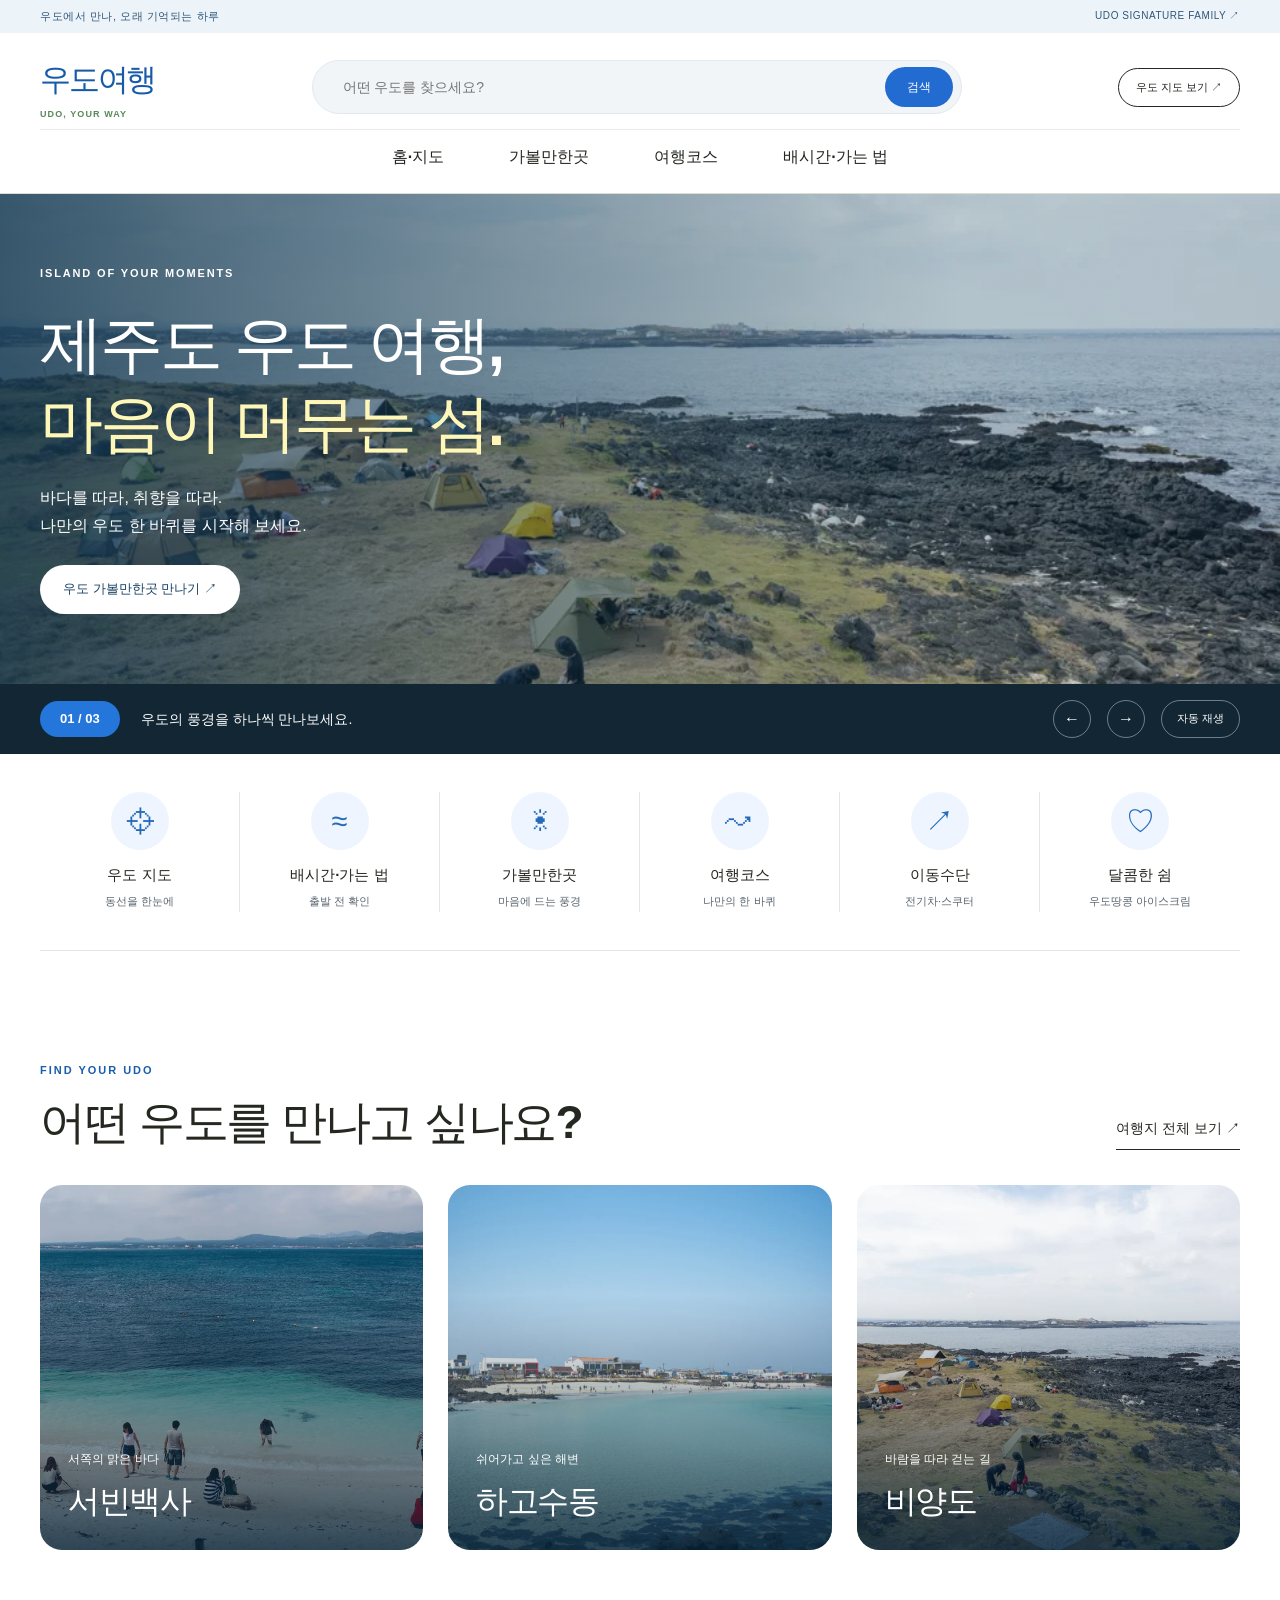
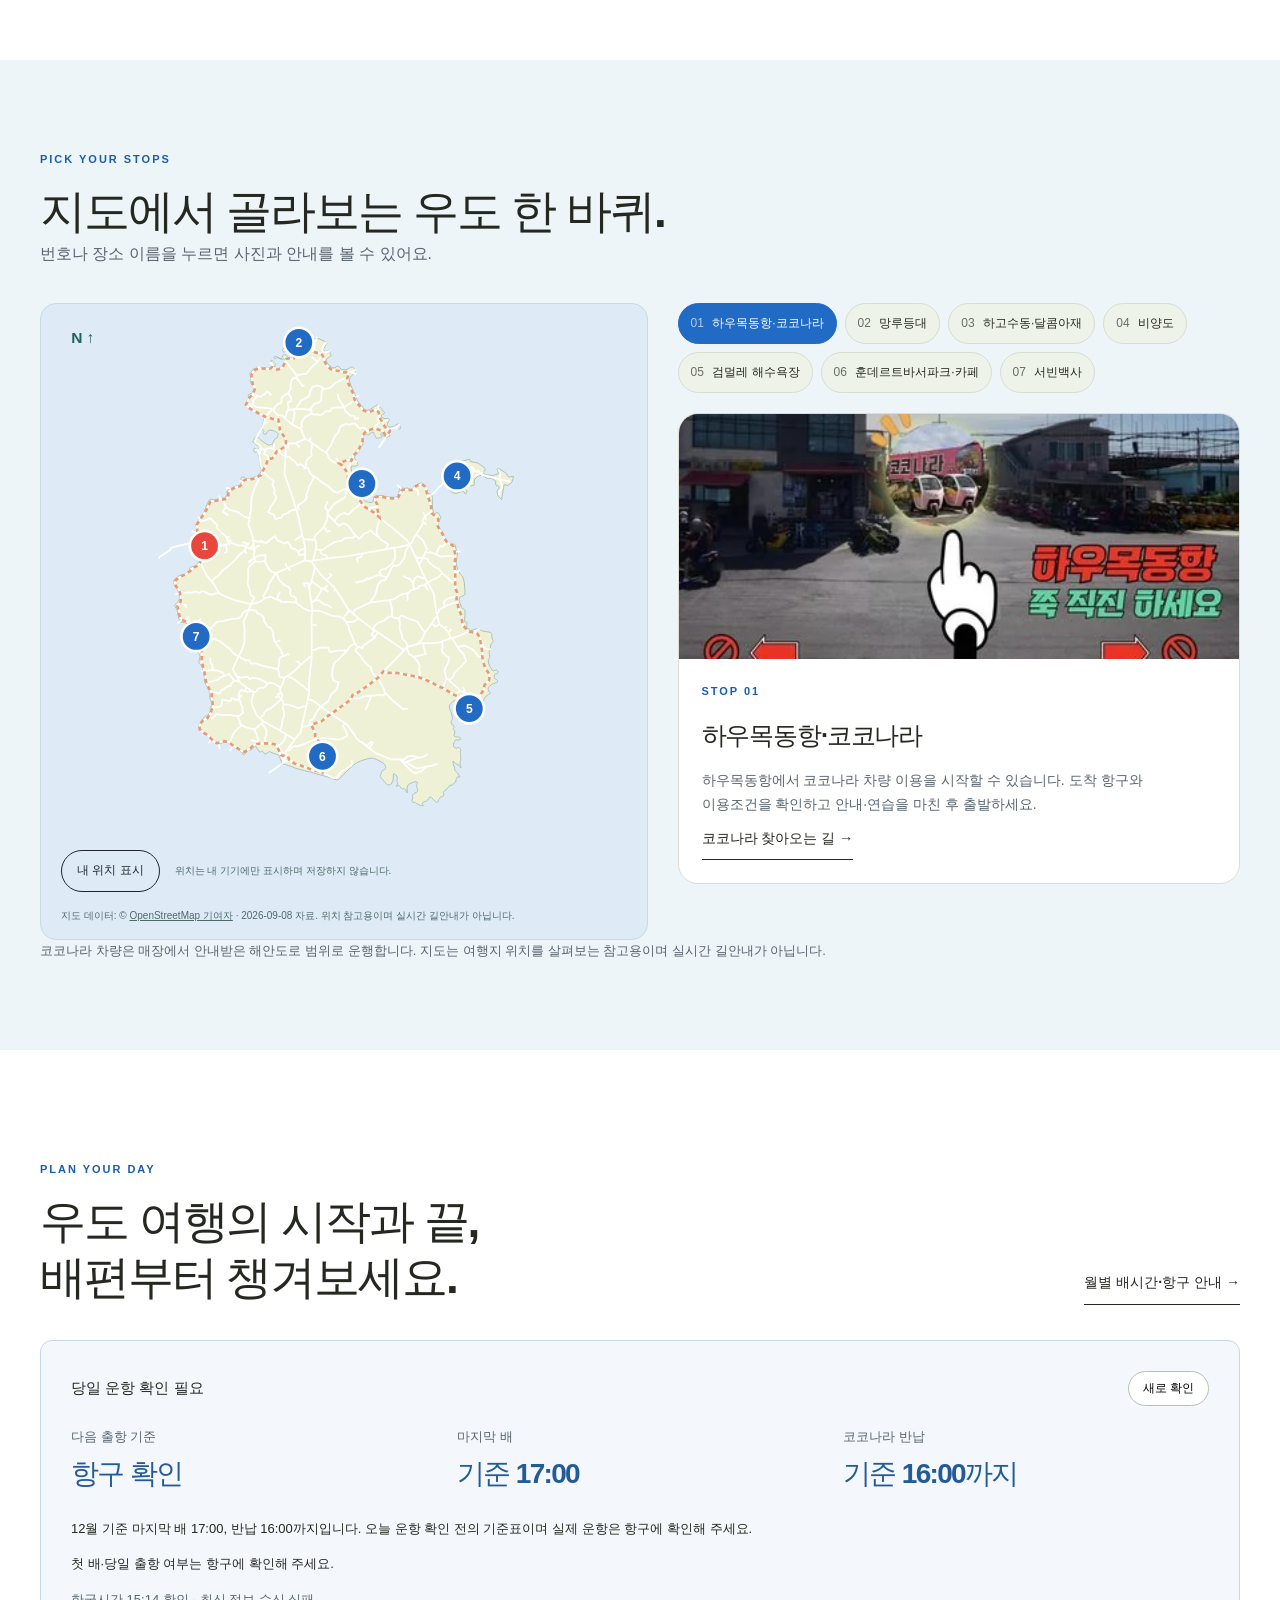
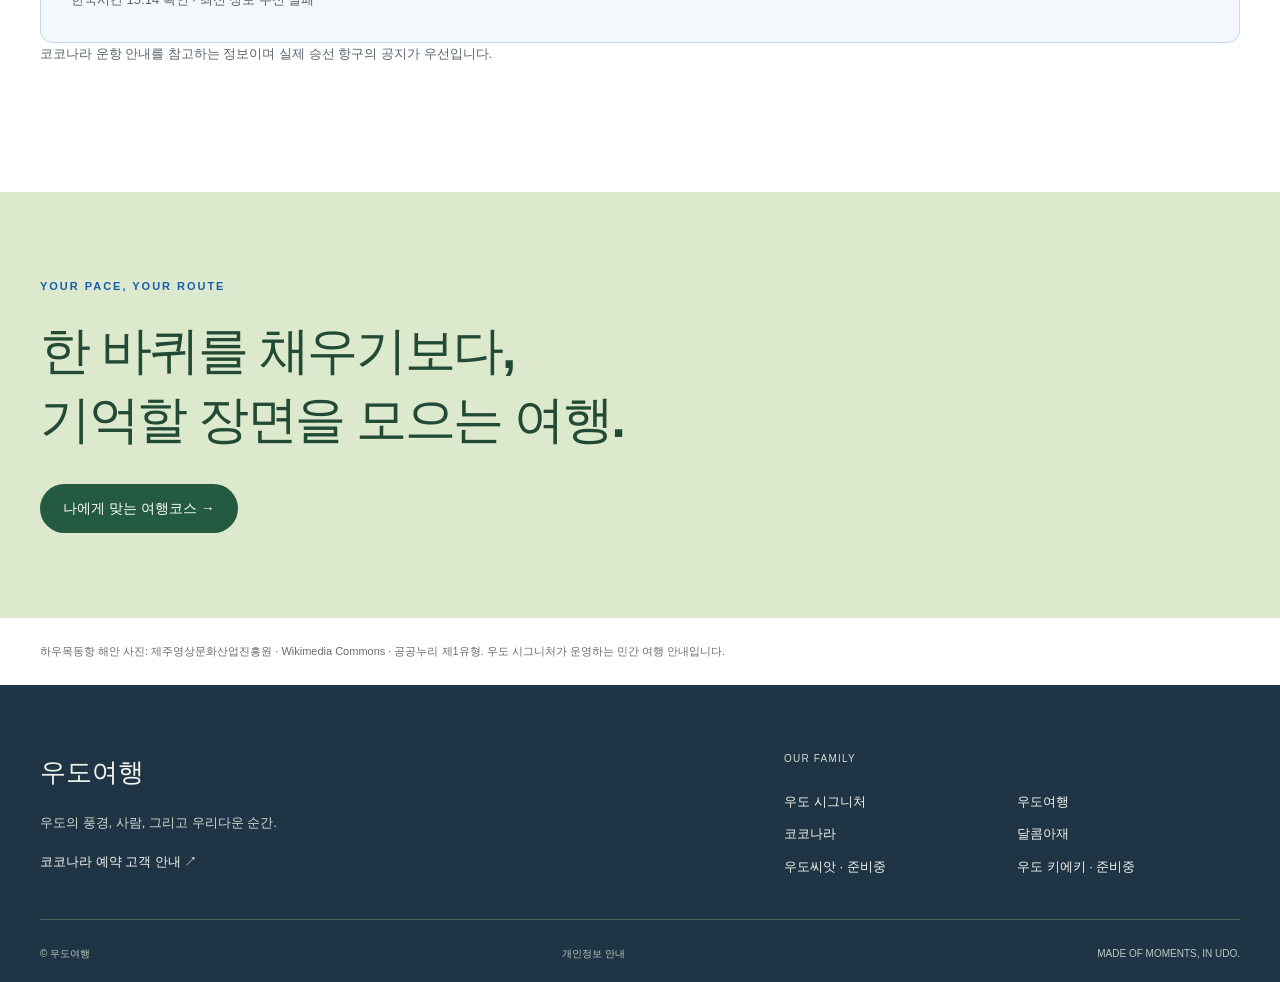
==== commit d98d40b7: "Publish reviewed September redesign for udosignature-udo" ====
--- a/docs/index.html
+++ b/docs/index.html
@@ -1 +1,13 @@
-<!doctype html><html lang="ko"><head><meta charset="utf-8"><meta name="viewport" content="width=device-width,initial-scale=1"><title>제주도 우도 여행 | 지도·가볼만한곳·배시간 | 우도 시그니처</title><meta name="description" content="제주도 우도 여행을 지도에서 시작하세요. 하고수동, 비양도, 검멀레, 서빈백사와 해안 여행코스, 성산항 배편과 코코나라 이동수단을 안내합니다."><meta name="robots" content="index,follow,max-image-preview:large"><link rel="canonical" href="https://udo.udosignature.com/"><meta property="og:type" content="website"><meta property="og:locale" content="ko_KR"><meta property="og:site_name" content="우도여행"><meta property="og:title" content="제주도 우도 여행 | 지도·가볼만한곳·배시간 | 우도 시그니처"><meta property="og:description" content="제주도 우도 여행을 지도에서 시작하세요. 하고수동, 비양도, 검멀레, 서빈백사와 해안 여행코스, 성산항 배편과 코코나라 이동수단을 안내합니다."><meta property="og:url" content="https://udo.udosignature.com/"><meta property="og:image" content="https://udo.udosignature.com/assets/coast-960.webp"><meta name="twitter:card" content="summary_large_image"><meta name="theme-color" content="#fffaf4"><meta name="naver-site-verification" content="d7389aa4ebb8ffe1a55eb43ef84cface74b3771b"><link rel="icon" href="/assets/favicon.svg" type="image/svg+xml"><link rel="stylesheet" href="/assets/brand.css"><script src="/assets/brand.js" defer></script><script src="/assets/travel-map.js" defer></script><meta name="udosignature-ferry-source" content="https://coconara-52bc4-default-rtdb.firebaseio.com/ferryStatus.json"><script src="/assets/ferry.js" defer></script><script type="application/ld+json">{"@context": "https://schema.org", "@graph": [{"@type": "WebSite", "@id": "https://udo.udosignature.com/#website", "name": "우도여행", "url": "https://udo.udosignature.com/", "inLanguage": "ko-KR"}, {"@type": "WebPage", "@id": "https://udo.udosignature.com/#webpage", "url": "https://udo.udosignature.com/", "name": "제주도 우도 여행 | 지도·가볼만한곳·배시간 | 우도 시그니처", "description": "제주도 우도 여행을 지도에서 시작하세요. 하고수동, 비양도, 검멀레, 서빈백사와 해안 여행코스, 성산항 배편과 코코나라 이동수단을 안내합니다.", "isPartOf": {"@id": "https://udo.udosignature.com/#website"}, "dateModified": "2026-09-20", "inLanguage": "ko-KR"}]}</script></head><body class="travel" data-site="udosignature-udo"><a class="skip" href="#main">본문 바로가기</a><div class="topline"><span>우도에서 만나, 오래 기억되는 하루</span><a href="https://udosignature.com/">UDO SIGNATURE FAMILY ↗</a></div><header><div class="header-inner wrap"><a class="brand" href="/"><span class="wordmark">우도여행<small>UDO, YOUR WAY</small></span></a><nav aria-label="주 메뉴"><a class="nav-link" href="/">홈·지도</a><a class="nav-link" href="/places/">가볼만한곳</a><a class="nav-link" href="/course/">여행코스</a><a class="nav-link" href="/ferry/">배시간·가는 법</a></nav><a class="header-cta" href="/#map">우도 지도 보기 ↗</a></div></header><main id="main"><section class="wrap travel-hero"><div><p class="eyebrow">UDO, YOUR WAY · 우도 시그니처</p><h1>제주도 우도 여행,<br>오늘은 어디에<br>마음을 둘까요?</h1><p>같은 섬도 머무는 곳에 따라 다른 하루가 됩니다.<br>바다를 보고, 잠깐 걷고, 달콤하게 쉬어가는<br>당신만의 우도 한 바퀴를 그려보세요.</p><div class="actions"><a class="btn" href="#map">우도 지도 펼쳐보기 ↓</a><a class="text-link" href="/ferry/">배편 먼저 확인하기 →</a></div></div><div><img class="" src="/assets/biyang-960.webp" width="960" height="640" alt="우도 비양도의 바다와 산책길" loading="eager" fetchpriority=high></div></section><section class="section wrap" id="map"><div class="section-head"><div><p class="eyebrow">PICK YOUR STOPS</p><h2>지도에서 골라보는 우도 한 바퀴.</h2><p>번호나 장소 이름을 누르면 사진과 안내를 볼 수 있어요.</p></div></div><div data-travel-map><div class="travel-map-layout"><div class="map-panel"><svg viewBox="0 0 700 620" aria-labelledby="map-title map-desc" data-lon0="126.941168" data-lat1="33.525328" data-scale-x="12471.20793764911" data-scale-y="14956.791491246808" data-offset-x="153.61588860587048" data-offset-y="40.0"><title id="map-title">우도 해안도로와 주요 여행지 지도</title><desc id="map-desc">하우목동항 코코나라에서 출발해 해안도로를 따라 여행지를 둘러보는 참고 지도입니다.</desc><path class="map-land" d="M475.17,217.99L472.28,215.19L472.28,214.93L472.32,207.47L472.58,206.29L474.23,203.46L474.38,194.80L480.45,185.54L486.22,181.84L495.41,179.44L496.34,182.03L505.28,184.00L509.84,187.14L513.56,190.29L513.00,192.83L511.14,194.62L510.90,194.86L513.73,197.26L522.49,198.23L529.21,196.19L527.35,191.26L528.86,189.66L537.23,195.40L538.37,196.33L539.23,198.42L540.61,200.23L543.37,199.54L546.38,199.47L544.25,206.42L539.40,209.89L535.30,208.73L532.49,226.11L528.45,221.84L526.97,216.46L529.62,212.96L529.47,211.02L525.62,208.98L525.69,204.64L520.99,201.76L514.93,201.29L509.76,197.91L505.44,198.89L500.94,202.66L500.80,209.25L496.72,210.52L493.86,206.53L488.09,203.33L487.06,205.00L489.39,213.39L492.70,215.95L490.56,219.84L488.28,216.13L479.93,219.00L475.17,217.99Z"/><path class="map-land" d="M433.71,577.38L433.13,576.98L432.73,576.57L432.17,576.28L431.36,576.14L430.29,576.11L429.69,575.84L429.23,575.06L428.97,573.76L429.87,571.03L429.53,569.22L429.55,568.30L430.03,567.20L431.00,566.11L432.30,565.36L434.31,564.43L434.98,563.76L435.42,562.78L435.42,561.59L434.70,559.27L434.41,558.40L434.24,557.56L434.24,556.56L434.74,555.16L435.12,554.18L435.18,553.59L435.17,553.12L434.99,552.85L434.60,552.58L432.53,552.29L430.86,552.69L428.59,553.66L426.59,554.48L425.65,555.10L424.64,555.96L423.88,557.10L423.31,558.67L423.24,559.54L423.46,562.90L423.59,564.50L423.59,564.80L423.41,565.12L423.19,565.21L422.96,565.16L422.77,564.97L422.50,564.27L421.83,562.11L421.56,561.38L421.02,560.87L420.13,560.48L419.08,560.41L418.11,560.38L417.99,560.36L417.28,560.20L416.65,559.76L415.72,558.78L414.99,557.64L414.43,556.95L413.93,556.52L413.39,556.35L412.81,556.44L412.43,556.77L412.17,557.10L411.79,557.53L411.35,557.67L411.11,557.56L411.10,557.31L411.15,557.01L411.76,555.81L412.48,553.96L412.52,553.38L412.51,553.09L412.27,552.82L411.40,552.31L411.10,552.00L411.41,550.98L411.98,548.80L411.50,545.61L409.79,544.30L408.71,543.31L407.32,543.46L406.98,551.69L405.65,552.54L405.63,554.05L405.35,554.62L403.30,555.59L401.87,556.10L401.06,556.07L400.16,555.64L398.95,554.48L397.55,553.12L396.19,551.33L394.77,549.44L393.34,547.96L392.43,547.04L392.17,546.09L392.17,545.20L392.39,544.36L393.20,542.92L393.80,541.41L394.37,540.17L394.97,539.36L396.38,538.57L397.81,537.73L398.29,537.06L398.51,535.98L398.39,534.98L397.81,533.44L396.88,532.00L395.54,530.64L393.20,529.24L389.03,527.04L387.97,526.48L385.80,525.72L384.15,525.33L383.16,525.11L380.45,525.08L376.94,525.92L370.95,527.76L367.01,529.43L364.37,530.84L361.52,532.95L358.78,535.22L352.56,540.98L350.31,543.39L346.07,547.87L344.80,549.01L343.73,549.77L342.75,550.07L341.18,550.07L339.14,549.67L336.07,548.34L332.25,547.04L330.35,546.42L327.14,545.60L322.81,544.31L318.63,543.28L314.89,542.08L313.12,541.38L308.63,540.38L305.23,539.71L300.30,538.23L294.02,536.63L289.27,534.65L284.68,533.14L284.16,532.92L283.55,532.65L282.78,532.33L281.72,532.30L281.01,532.33L280.39,532.20L279.59,531.67L278.80,530.81L278.53,530.36L276.46,525.42L275.36,522.95L274.84,521.88L274.51,521.55L273.76,521.26L270.00,519.83L265.28,517.91L264.70,517.68L264.00,517.57L263.24,517.73L263.11,517.82L262.58,518.15L261.29,519.23L259.73,520.19L259.01,520.40L258.67,520.29L258.42,520.08L257.25,518.17L256.59,517.38L256.07,517.06L255.71,516.94L255.41,517.00L254.89,517.26L253.97,517.78L253.52,517.99L253.19,518.06L252.96,518.02L252.69,517.91L252.18,517.09L250.07,514.21L247.56,510.47L247.36,510.36L247.20,510.32L246.88,510.39L246.66,510.57L246.21,511.33L245.75,512.87L244.84,514.28L244.31,514.71L243.67,515.15L242.76,515.34L241.31,515.36L240.40,515.43L239.82,515.67L238.99,516.37L237.92,517.51L236.84,518.87L235.63,520.17L234.82,520.80L234.15,520.95L233.54,520.86L233.14,520.38L232.43,519.05L231.69,517.70L230.80,516.61L229.64,515.70L222.77,511.21L220.26,509.40L217.87,507.37L216.88,506.85L215.55,506.56L213.74,506.41L212.39,506.49L210.90,506.76L207.37,507.76L206.03,508.34L204.97,508.96L204.56,509.15L204.04,509.15L203.75,509.03L203.49,508.75L203.04,508.36L202.23,507.82L200.42,506.71L198.65,505.49L196.92,503.77L195.37,501.90L193.66,500.36L191.67,498.75L188.35,496.71L186.88,496.02L185.01,494.84L184.00,493.64L183.33,492.32L182.90,490.93L182.52,488.08L182.90,486.10L183.46,484.96L185.11,482.20L185.52,481.42L185.65,480.94L186.25,480.07L186.96,479.33L188.88,477.74L189.37,477.25L189.78,476.74L190.14,476.47L190.94,476.29L191.98,476.05L192.35,475.92L192.76,475.48L193.14,475.00L195.39,471.67L195.61,470.19L195.81,469.54L195.91,469.01L195.84,468.66L195.33,468.02L195.31,467.44L195.47,466.87L195.94,466.16L196.58,465.37L197.22,464.43L197.38,463.67L197.41,462.05L197.02,460.15L196.60,459.01L195.84,457.50L195.44,456.34L195.21,454.59L195.17,453.12L195.27,451.75L195.37,450.58L195.21,449.04L194.87,447.77L194.51,446.71L193.70,445.30L192.50,443.03L191.29,441.05L190.36,439.78L189.82,438.64L189.36,437.16L188.95,435.16L188.92,432.59L188.75,430.45L188.41,428.43L187.57,424.18L187.08,422.07L186.78,420.90L185.70,418.53L184.10,416.55L183.04,415.33L182.66,414.62L182.42,414.11L182.46,413.41L182.90,412.14L183.50,409.76L183.77,407.83L183.70,406.76L183.36,405.41L182.36,404.05L180.55,402.07L178.96,400.58L178.25,399.67L177.98,399.05L177.75,397.29L177.79,396.18L178.15,394.15L179.72,389.39L180.09,386.71L180.02,384.77L179.58,383.06L178.51,381.22L177.41,379.82L176.10,377.81L174.70,375.54L173.43,373.78L171.82,371.83L168.88,369.69L166.87,368.78L164.33,368.21L163.13,367.99L161.68,367.88L161.05,367.70L160.64,367.33L160.20,366.64L159.58,364.91L158.50,359.93L158.21,357.55L157.86,355.99L157.54,354.71L157.01,353.54L156.33,351.92L155.04,349.89L154.56,349.02L154.56,348.51L155.04,347.54L155.46,347.05L156.43,346.21L157.74,344.91L158.92,342.99L159.48,341.62L159.81,340.45L159.95,339.21L159.91,337.58L159.65,335.34L159.35,333.77L158.50,331.42L157.37,329.01L156.31,328.02L155.56,326.93L154.96,326.05L154.50,325.02L153.99,323.46L153.77,322.52L153.62,321.53L153.68,320.66L153.88,319.53L154.18,318.90L154.56,318.23L154.95,317.70L155.49,317.30L156.58,316.57L157.29,316.01L157.83,315.43L158.47,314.85L159.30,314.41L161.39,313.40L162.01,313.14L162.88,312.90L164.28,312.63L165.30,312.41L166.10,312.02L167.22,311.30L170.15,309.25L171.99,307.95L172.36,307.56L172.47,307.34L172.47,307.14L172.36,306.83L172.15,306.59L171.92,306.35L171.76,306.02L171.81,305.68L172.25,304.99L172.72,304.26L173.15,303.90L173.48,303.82L174.08,303.79L174.65,303.79L175.34,303.75L176.15,303.58L177.16,303.28L178.21,302.84L179.26,302.28L180.29,301.73L180.99,301.16L181.30,300.80L181.45,300.37L181.45,299.89L181.48,299.40L181.61,298.78L181.94,298.15L182.26,297.88L182.72,297.65L183.14,297.44L183.33,297.14L183.40,296.84L183.36,296.57L183.11,296.18L182.55,295.93L182.11,295.63L181.78,294.98L179.78,290.03L179.27,288.96L177.72,285.81L177.09,284.62L176.77,284.26L176.20,283.66L175.73,283.18L175.45,282.78L175.19,281.94L174.57,279.97L173.00,274.31L173.06,273.73L173.35,273.10L173.79,272.44L174.42,271.88L175.32,271.28L177.24,270.10L178.16,269.45L178.55,269.11L178.97,268.63L179.31,267.85L179.42,267.16L179.48,266.07L179.56,264.76L179.68,263.22L179.76,261.14L179.78,258.58L179.51,257.23L179.38,256.26L179.38,255.29L179.57,254.44L188.15,241.03L188.65,240.00L189.28,238.43L189.82,236.83L190.59,234.78L191.03,233.54L191.73,232.24L192.43,230.67L193.84,227.71L194.35,226.65L194.97,226.05L195.47,225.81L196.34,225.70L197.88,225.85L199.31,225.97L200.46,226.03L201.92,225.96L203.06,225.85L204.20,225.60L205.71,225.18L207.08,224.82L208.29,224.64L209.54,224.52L210.47,224.42L211.33,224.24L212.14,224.04L212.83,223.70L213.44,223.30L214.05,222.67L214.53,221.93L215.07,220.65L215.25,219.74L215.21,219.02L215.12,218.30L215.07,217.40L215.06,216.92L215.21,216.24L215.41,215.80L215.90,215.31L216.40,214.96L217.04,214.87L217.48,214.76L217.88,214.43L218.00,214.13L218.00,213.62L218.14,213.08L218.37,212.86L219.09,212.66L220.36,212.66L221.01,212.63L221.45,212.54L222.33,211.97L223.42,211.29L224.33,210.96L225.24,210.70L226.98,210.36L228.13,210.09L229.20,209.74L229.74,209.43L230.90,208.46L231.35,207.92L231.65,207.44L231.82,206.47L231.74,205.59L231.01,202.39L230.88,201.68L230.95,201.20L231.40,200.65L232.10,200.35L233.29,200.17L234.29,200.16L235.03,200.32L235.68,200.80L236.39,201.37L236.89,201.88L237.38,202.16L238.11,202.39L238.81,202.49L239.55,202.48L240.62,202.27L241.89,201.91L245.08,200.91L245.38,200.73L245.63,200.49L245.99,200.13L246.19,199.98L246.35,199.93L246.64,199.90L246.85,199.92L247.46,199.90L248.04,199.77L248.72,199.47L249.38,199.08L250.65,198.20L251.54,197.51L252.40,196.63L253.10,195.85L253.46,195.31L254.15,194.11L254.65,193.41L254.92,192.84L254.93,192.31L254.72,191.47L253.26,186.95L252.92,185.89L252.77,185.08L252.74,184.26L252.50,180.43L252.33,178.93L251.88,176.27L251.69,175.18L251.44,174.42L250.90,173.03L250.28,171.87L249.88,171.40L249.44,171.01L249.11,170.90L248.72,170.93L248.26,171.08L247.86,171.29L247.70,171.34L247.46,171.35L247.27,171.23L245.84,170.24L245.70,170.05L245.58,169.87L245.55,169.66L245.62,169.45L245.87,169.00L246.19,168.54L246.29,168.18L246.28,167.97L246.14,167.49L246.10,167.28L246.23,167.03L246.63,166.61L246.79,166.49L246.94,166.47L247.06,166.55L247.55,167.24L247.79,167.61L247.96,167.78L248.20,167.87L248.50,167.88L248.78,167.93L249.03,168.00L249.26,168.09L249.57,168.16L249.84,168.16L250.07,168.12L250.57,167.96L252.15,167.21L252.33,167.06L252.46,166.83L252.50,166.61L252.46,166.37L252.39,166.07L252.36,165.82L252.43,165.20L252.46,164.68L252.39,164.29L252.23,163.93L251.91,163.41L251.54,163.14L251.17,162.97L250.75,162.84L250.28,162.83L249.69,162.90L249.15,162.96L248.80,162.90L248.53,162.72L248.36,162.45L247.97,161.69L247.64,160.96L247.19,160.39L246.75,160.13L246.26,159.98L245.63,159.89L244.79,159.52L244.63,159.31L244.59,159.15L244.68,158.85L244.94,158.43L245.48,157.93L245.87,157.29L246.20,156.66L246.50,155.87L247.17,154.90L247.77,154.12L248.40,153.27L248.71,153.01L249.25,152.85L249.61,152.94L250.09,153.34L252.55,155.78L253.72,156.92L255.92,158.76L256.69,159.40L257.54,160.01L258.47,160.46L259.05,160.84L260.07,161.54L261.07,162.30L261.73,162.66L262.44,162.90L263.20,163.08L263.85,163.03L264.70,162.86L265.72,162.59L266.51,162.53L267.13,162.53L267.64,162.41L267.93,162.15L268.18,161.69L268.31,161.09L268.46,159.89L268.61,159.15L268.91,158.34L269.50,157.44L270.17,156.63L270.97,155.75L271.52,155.45L272.33,155.08L272.79,154.87L273.08,154.66L273.31,154.30L273.48,153.82L273.48,153.24L273.50,152.76L273.56,152.18L273.78,151.77L274.24,151.07L274.36,150.64L274.36,150.35L274.21,149.99L273.86,149.72L273.31,149.35L272.82,148.95L272.35,148.56L272.03,148.11L271.61,147.73L270.97,147.37L270.17,146.99L268.90,146.55L267.19,146.09L265.88,145.91L264.76,145.91L263.72,145.95L262.94,146.31L262.35,146.70L261.74,147.26L261.32,147.91L260.81,148.84L260.13,150.35L259.97,150.59L259.82,150.73L259.47,150.68L257.21,149.89L257.08,149.74L257.01,149.59L257.01,149.33L257.28,148.57L257.55,147.85L257.81,147.15L257.81,146.78L257.64,146.39L257.39,146.04L257.05,145.85L255.53,144.89L255.22,144.61L254.89,144.05L254.77,143.71L254.77,143.40L256.32,138.77L257.54,135.68L258.16,132.09L258.21,131.15L258.21,130.53L257.96,130.01L257.46,129.59L248.16,125.07L244.78,123.32L241.14,121.17L240.30,120.83L239.59,120.63L239.13,120.50L238.86,120.39L238.35,119.82L236.90,118.06L236.39,117.42L236.15,116.95L236.16,116.52L236.34,115.89L236.67,115.20L237.60,113.00L238.05,111.97L238.51,110.85L239.11,109.40L239.34,108.94L240.04,107.96L240.12,107.57L240.08,107.04L239.89,106.54L239.73,105.96L239.72,105.62L239.83,105.09L240.27,104.52L241.14,104.03L241.75,103.91L243.01,103.58L243.86,103.10L244.41,102.50L244.88,101.71L245.94,99.24L246.20,98.23L246.26,97.28L246.02,96.48L245.77,95.89L245.43,95.31L244.99,94.88L244.33,94.17L243.83,93.31L243.42,92.65L242.15,89.94L241.76,89.01L241.65,88.24L241.72,87.80L241.99,87.32L242.30,86.70L242.49,86.25L242.61,85.66L242.62,85.06L242.64,84.24L242.17,83.05L241.79,82.34L241.66,81.52L241.66,80.85L241.90,80.16L242.29,79.46L243.02,78.50L243.60,77.84L244.26,76.76L244.56,76.20L244.87,75.75L245.22,75.40L245.77,75.04L246.55,74.79L247.61,74.45L248.45,74.03L249.38,73.29L250.27,72.62L250.77,72.28L251.27,72.17L251.88,72.23L252.44,72.49L253.57,72.93L254.94,73.62L255.85,74.03L256.59,74.18L257.49,74.27L263.40,74.33L264.11,74.21L264.62,74.06L264.98,73.85L266.01,73.11L266.41,72.62L266.70,71.92L266.85,71.02L266.90,70.26L266.95,69.23L266.80,68.04L266.51,67.36L266.12,66.41L266.03,65.79L266.16,65.13L266.42,64.83L266.65,64.74L267.00,64.86L267.63,65.55L267.94,66.23L268.25,66.71L268.53,66.97L269.00,67.28L269.69,67.61L270.22,67.92L270.53,68.37L270.72,68.94L270.71,69.94L270.13,71.80L269.93,72.65L269.92,73.28L270.05,73.71L270.43,74.15L272.19,74.98L272.83,75.09L273.58,75.06L274.01,74.98L277.45,73.32L278.32,72.64L279.19,71.68L279.87,70.56L280.32,69.81L281.70,66.11L281.89,65.29L281.89,64.54L281.67,64.04L281.42,63.81L280.85,63.77L279.80,63.83L278.99,63.98L278.19,63.99L277.60,63.90L277.09,63.74L276.37,63.27L274.81,62.44L273.71,62.17L273.12,62.11L272.50,62.14L272.09,62.27L271.31,62.69L270.76,62.88L270.22,62.96L269.69,62.87L269.19,62.55L269.01,62.17L269.01,61.84L269.20,61.43L269.79,61.03L270.47,60.61L270.96,60.52L271.42,60.52L271.96,60.66L272.72,60.97L274.01,61.63L276.12,62.66L277.11,63.12L277.92,63.30L278.37,63.29L278.63,63.08L278.75,62.88L278.88,62.52L278.83,61.94L278.90,61.16L279.19,60.27L279.60,59.61L280.39,59.01L281.55,58.74L282.68,58.70L283.14,58.88L283.42,59.14L283.68,59.82L284.20,60.73L284.88,61.33L285.52,61.73L286.18,62.00L287.19,62.27L288.63,62.45L290.06,62.72L290.81,62.79L291.49,62.67L291.88,62.45L292.16,62.14L292.28,61.84L292.28,61.54L292.11,61.03L291.75,60.06L291.62,59.35L291.61,58.80L291.65,57.92L291.71,56.99L291.71,56.29L291.61,55.78L291.32,55.33L289.95,53.95L289.46,53.51L288.85,53.09L288.17,52.68L287.03,52.46L285.82,52.28L285.14,52.37L284.64,52.50L284.25,52.83L283.88,53.36L283.37,54.06L282.78,54.75L282.13,55.29L281.61,55.53L280.81,55.51L280.20,55.33L279.65,54.88L279.40,54.36L279.29,53.69L279.35,52.76L279.61,51.97L280.37,50.93L281.45,50.26L282.58,49.69L283.68,49.09L284.69,48.53L285.99,48.06L287.26,47.63L289.09,47.03L290.47,46.52L292.02,45.86L292.92,45.55L293.66,45.32L294.24,45.07L294.80,44.68L295.40,44.07L296.12,43.38L296.56,43.11L297.10,42.89L297.61,42.87L297.98,43.01L298.24,43.40L298.39,44.04L298.41,45.38L298.52,47.09L298.66,49.20L298.87,50.39L299.18,51.37L299.67,52.03L300.20,52.40L301.06,52.91L301.97,53.18L303.00,53.36L303.67,53.40L305.05,53.16L306.26,52.52L307.26,51.56L308.15,50.53L310.24,47.31L311.28,45.52L312.05,44.38L312.14,44.25L313.47,42.39L313.93,41.88L315.65,40.76L316.83,40.19L318.34,40.00L320.11,40.03L321.88,40.36L324.02,41.41L327.56,43.20L328.87,44.07L329.41,45.01L329.51,45.88L329.34,46.92L328.94,48.15L328.44,49.29L327.26,50.83L326.60,52.00L326.50,52.70L326.57,53.34L327.17,54.07L327.74,54.37L328.84,54.67L330.38,54.75L331.08,54.49L331.83,54.18L332.47,53.67L333.00,53.18L333.48,53.09L333.96,53.21L334.25,53.48L334.27,53.76L334.12,54.27L334.06,54.79L334.09,55.63L334.27,56.62L334.71,57.51L335.15,58.37L335.38,59.07L335.31,59.47L335.13,59.89L334.82,60.28L332.20,62.14L330.72,63.15L330.13,63.87L329.91,64.59L329.92,65.32L330.18,66.55L331.67,69.24L332.52,70.33L334.32,71.83L336.27,73.10L337.12,73.52L337.50,73.71L338.64,73.94L339.71,73.80L340.98,72.93L341.98,72.23L342.45,72.01L343.03,72.01L343.76,72.23L344.60,72.83L345.70,73.85L346.77,75.25L347.71,75.75L348.68,75.99L350.29,76.05L352.08,75.94L353.79,75.61L354.46,75.31L355.87,74.37L357.91,73.23L359.32,72.83L359.95,72.83L361.19,73.37L362.22,74.55L363.16,75.75L363.56,76.58L363.49,77.45L363.13,78.39L362.56,79.53L361.92,80.46L359.10,83.05L357.64,84.11L357.11,84.87L356.83,85.95L356.71,89.16L357.21,91.17L357.84,93.01L362.32,103.37L365.36,110.36L366.14,112.30L366.77,113.24L367.66,114.42L368.79,115.65L372.46,119.96L373.73,121.44L374.63,122.31L375.60,122.91L376.88,122.97L378.07,122.77L379.58,122.04L381.65,121.04L384.43,119.33L386.50,117.82L387.81,117.09L389.28,116.52L389.96,116.49L390.46,116.68L390.86,117.15L390.96,117.69L390.96,118.39L390.96,119.26L391.15,119.69L391.55,119.93L392.83,120.03L393.24,120.12L393.74,120.42L393.94,120.83L394.00,121.74L394.07,122.37L394.17,122.74L394.47,123.10L395.17,123.74L396.41,124.58L397.02,125.18L397.12,125.72L396.94,126.21L396.74,126.53L396.04,126.91L394.73,127.35L394.10,127.78L393.64,128.86L393.54,129.83L393.77,130.56L394.30,131.30L395.77,132.10L397.52,132.57L398.71,132.57L399.74,132.49L400.60,132.34L401.16,132.36L401.92,132.64L402.24,132.96L402.48,133.41L402.49,133.87L402.42,134.41L402.07,135.20L401.31,136.40L400.70,137.67L400.31,138.88L400.30,139.75L400.52,140.72L401.33,141.53L402.17,141.92L403.70,142.11L404.81,142.05L405.82,141.98L407.09,141.65L407.93,141.32L408.84,140.88L409.53,140.35L410.72,139.46L411.73,139.00L412.72,138.63L413.25,138.54L413.68,138.46L414.10,138.49L414.34,138.55L414.58,138.74L414.70,139.03L414.76,139.39L414.80,139.93L414.83,140.51L414.85,141.18L415.04,141.65L415.30,142.18L415.47,142.72L415.54,143.10L415.60,143.55L415.60,143.87L415.52,144.17L415.26,144.44L414.86,144.56L414.26,144.43L413.67,143.98L413.04,143.43L412.46,143.14L412.02,143.02L411.71,142.99L411.28,143.08L410.77,143.25L410.29,143.34L409.70,143.34L409.24,143.34L408.81,143.43L407.04,144.10L406.30,144.34L405.60,144.73L405.02,145.28L404.57,146.04L404.03,147.17L403.46,148.30L403.20,149.21L403.19,149.90L403.19,150.83L403.26,151.71L403.29,152.48L403.19,152.76L402.97,152.98L402.62,153.16L402.12,153.25L401.41,153.52L400.77,154.06L400.37,154.30L399.42,154.72L398.81,154.90L398.34,154.99L398.00,154.85L397.33,154.63L397.07,154.34L396.36,153.09L395.36,151.88L394.82,151.08L394.73,150.93L394.68,150.77L394.73,150.65L394.82,150.50L395.00,150.34L395.45,150.11L395.79,149.84L395.96,149.59L395.97,149.33L395.89,149.08L395.64,148.56L395.27,148.14L394.93,147.99L394.68,148.06L394.27,148.30L393.19,149.66L392.88,150.22L392.80,150.65L392.91,151.16L393.35,151.88L393.75,152.68L393.85,153.31L393.82,153.75L393.65,154.08L393.41,154.24L393.00,154.40L392.43,154.49L391.84,154.54L390.84,154.78L389.82,155.15L389.07,155.30L388.21,155.23L387.65,154.93L387.39,154.60L386.94,153.54L386.13,151.95L385.66,151.35L385.36,151.02L385.12,150.43L385.06,149.65L385.07,148.92L384.82,148.57L384.17,148.36L383.46,148.39L382.40,148.66L381.39,149.01L380.77,149.27L380.23,149.81L379.83,150.49L379.33,150.99L378.92,151.22L378.35,151.25L377.65,151.08L376.89,150.77L376.20,150.58L375.09,150.65L374.24,150.95L373.28,151.94L372.86,152.68L372.71,153.43L372.56,154.81L372.66,156.30L372.71,157.04L372.62,157.99L372.16,160.72L371.84,161.88L371.43,162.99L370.89,163.80L370.55,164.22L370.04,164.83L369.36,165.56L368.98,166.21L368.59,167.03L368.15,167.97L367.70,169.26L367.32,170.38L366.92,171.31L366.55,171.87L365.41,172.80L364.22,174.03L363.33,175.10L362.77,176.00L362.45,176.72L362.38,177.26L362.47,177.87L362.96,178.68L363.56,179.49L364.14,180.26L364.93,181.37L365.29,181.97L365.74,183.15L366.09,184.39L366.34,185.26L366.32,185.66L366.14,186.11L365.69,186.50L364.85,186.86L363.78,187.23L362.92,187.47L362.06,187.58L361.24,187.52L359.81,187.31L359.43,187.28L359.02,187.34L358.82,187.58L358.61,189.84L358.61,190.97L358.98,193.01L360.21,195.75L361.19,198.12L361.42,199.23L361.42,200.64L361.42,203.28L361.82,205.45L362.90,210.00L364.77,214.05L366.18,215.89L366.91,216.89L367.75,217.60L369.44,218.37L370.47,219.02L371.64,219.81L372.16,220.87L372.51,222.35L372.55,223.30L372.56,224.15L372.56,224.87L372.80,225.58L373.33,226.65L374.14,227.51L375.03,228.05L377.09,228.86L378.82,229.25L381.49,229.37L382.65,229.05L383.97,228.44L384.43,227.96L384.56,227.24L384.58,226.63L384.63,224.39L384.83,223.47L385.12,222.97L385.41,222.64L386.53,221.89L387.45,221.56L388.44,221.41L390.16,221.41L391.72,221.41L393.86,221.50L395.31,221.74L396.87,222.17L398.36,222.59L400.65,222.97L402.53,223.21L405.11,223.31L407.70,223.36L409.56,223.36L410.29,223.22L410.96,222.91L411.51,222.56L412.22,221.84L412.73,220.87L413.64,219.03L413.80,218.43L413.98,217.45L414.04,216.64L414.15,215.74L414.38,214.38L414.45,213.50L414.78,212.74L415.22,212.23L415.65,212.03L416.04,212.03L416.85,212.12L417.97,212.62L418.75,212.87L419.58,213.12L420.28,213.15L421.02,213.12L422.57,212.69L423.31,212.63L423.75,212.78L424.68,213.21L425.96,213.93L426.95,214.13L427.93,214.20L428.94,213.96L429.50,213.57L430.03,213.04L431.05,211.60L432.27,210.15L433.54,209.18L434.58,208.67L435.66,208.26L438.82,207.16L439.58,206.96L439.98,206.96L440.43,207.14L441.06,207.53L443.41,209.54L444.36,210.69L445.07,211.67L445.60,213.08L446.30,215.73L446.66,217.34L447.03,218.24L447.35,218.96L447.79,219.35L448.57,219.59L449.74,219.77L450.47,219.86L450.87,220.06L451.37,220.60L452.08,221.89L452.40,222.88L452.60,223.94L452.58,225.02L452.50,226.99L452.48,231.37L452.48,233.78L452.68,235.92L452.95,238.18L453.87,241.56L454.56,242.10L454.90,242.16L455.27,242.11L456.30,241.72L456.95,241.48L457.64,241.38L458.71,241.45L459.35,241.66L459.85,242.04L460.37,242.89L460.67,243.62L461.02,244.41L461.39,244.94L461.69,245.55L462.05,246.49L462.38,247.20L462.40,247.72L462.29,248.09L461.93,248.29L461.03,248.29L460.63,248.42L460.46,248.62L460.51,249.62L459.88,251.98L459.43,253.52L459.34,254.75L459.50,256.23L460.20,257.86L461.01,259.27L462.71,261.64L463.58,262.81L464.35,264.02L465.12,265.52L465.62,266.97L466.22,269.00L467.18,271.04L470.02,274.70L470.77,275.24L472.92,276.50L474.05,276.90L474.99,277.21L475.97,277.45L477.36,277.74L478.17,278.07L478.90,278.77L479.20,279.67L479.66,282.61L480.24,284.32L480.84,285.89L481.11,286.70L481.27,287.67L481.25,289.48L480.91,292.29L480.67,293.82L480.40,295.70L480.30,297.38L480.04,299.07L480.24,301.68L481.31,305.36L482.92,309.10L484.45,311.78L486.46,314.19L487.66,315.73L488.67,319.02L489.33,322.35L490.00,330.31L490.14,334.60L490.04,335.70L489.67,336.44L489.03,336.91L487.86,337.45L486.52,337.80L484.99,338.28L484.31,338.81L483.78,339.61L483.58,341.10L483.68,342.89L483.78,344.13L484.25,345.54L484.91,347.11L485.52,348.68L486.16,350.65L486.66,351.39L487.46,352.09L488.90,352.76L489.70,353.57L490.08,354.38L490.18,355.87L490.14,357.34L490.18,358.95L490.10,360.63L489.90,361.96L489.80,363.10L489.80,364.17L489.70,365.37L489.80,366.55L489.80,366.94L490.04,367.39L490.30,367.67L491.01,367.76L491.44,367.63L491.92,367.64L492.20,367.81L492.40,368.12L492.50,368.50L492.25,371.86L492.06,373.37L492.15,374.10L492.31,374.75L492.45,375.00L492.88,375.26L493.57,375.48L494.10,375.51L495.08,375.60L495.25,375.78L495.39,376.17L495.49,376.72L495.68,377.10L496.04,377.31L496.75,377.50L497.61,377.40L498.42,377.20L500.09,376.63L500.91,376.24L501.81,375.88L503.43,375.59L504.42,375.51L505.20,375.48L506.09,375.66L507.20,376.33L508.55,377.25L509.13,377.63L509.87,377.95L510.72,378.16L512.35,378.38L515.49,379.00L518.07,379.35L519.47,379.65L520.51,380.30L520.88,380.79L521.14,382.06L521.24,383.44L521.28,384.71L521.38,385.98L521.62,387.06L521.98,388.01L522.35,388.69L522.71,389.33L522.85,389.99L522.69,390.80L522.25,391.20L521.42,391.87L520.61,392.47L520.24,393.20L520.01,394.21L519.85,396.32L519.23,399.41L518.30,401.94L518.17,402.94L518.17,404.35L518.20,404.92L518.71,406.89L518.71,407.70L518.57,408.79L518.17,409.60L517.40,410.84L517.10,411.84L517.06,412.84L517.44,415.12L518.20,417.52L519.61,420.14L520.88,422.07L521.52,423.42L521.95,423.91L522.75,424.12L523.86,423.91L524.96,423.34L525.49,423.12L525.93,423.07L526.79,423.19L527.76,424.09L528.20,425.12L528.34,426.20L528.14,426.83L527.54,427.26L526.17,427.37L525.20,427.53L524.66,428.10L524.32,429.00L524.02,430.48L524.06,431.91L524.42,432.75L525.16,433.51L526.19,434.05L526.77,434.40L527.47,434.89L527.66,435.40L527.76,436.03L527.66,436.97L527.23,437.43L526.67,437.70L525.10,438.03L523.29,438.70L521.08,439.74L517.90,442.41L517.24,443.32L516.93,444.46L517.00,445.55L517.46,447.14L518.84,449.04L518.97,449.58L518.84,450.44L518.47,450.91L517.20,451.55L515.79,452.55L514.30,453.76L513.29,454.63L512.39,456.10L511.98,457.40L511.65,458.75L511.28,459.61L510.80,460.32L510.01,460.99L509.11,462.08L508.40,463.26L507.56,464.50L506.56,465.54L505.49,466.60L504.79,467.30L503.72,468.35L502.51,469.27L500.44,470.14L498.51,470.62L496.26,470.59L495.02,470.68L494.32,470.47L493.88,470.08L493.51,469.39L493.17,468.42L492.56,467.26L491.90,466.40L490.74,464.70L490.18,463.80L488.27,460.76L487.41,459.31L486.81,458.27L486.30,457.77L485.66,457.46L484.75,457.29L483.33,457.26L482.08,457.34L480.35,457.74L479.41,458.07L477.29,459.01L475.35,460.24L473.98,461.59L472.64,463.49L472.04,465.03L472.24,467.12L472.63,468.26L473.03,469.59L473.75,471.23L474.08,472.06L474.71,474.23L475.12,476.33L475.45,477.71L475.56,478.58L475.56,479.49L475.22,480.45L474.41,481.66L474.11,483.09L474.11,484.20L474.55,485.23L475.30,486.31L475.39,486.45L476.32,487.04L476.93,487.34L477.29,487.82L477.39,488.48L477.33,489.18L477.03,489.92L476.52,490.66L476.52,491.13L476.62,491.73L476.96,492.07L477.56,492.50L478.13,493.07L478.37,494.30L478.39,494.48L478.38,494.67L478.23,495.91L478.13,497.02L477.89,497.75L477.56,498.29L477.39,499.02L477.53,499.28L477.66,499.52L478.13,500.06L479.06,500.33L480.37,500.56L482.61,500.73L483.88,500.89L484.59,501.19L485.05,501.79L485.15,502.46L485.09,503.03L484.79,503.51L484.31,503.74L483.52,503.97L482.44,504.03L481.11,503.81L479.86,503.87L479.26,504.08L478.86,504.41L478.23,505.49L477.46,507.19L477.03,508.39L476.99,508.58L476.82,509.42L476.99,510.90L477.11,511.72L477.36,512.26L477.76,512.68L478.65,513.05L479.59,513.43L480.20,513.55L480.62,513.47L481.03,513.28L481.70,512.89L482.21,512.65L482.86,512.62L483.33,512.68L483.78,512.92L484.20,513.50L484.60,514.12L484.99,514.67L485.24,515.40L485.20,515.94L484.99,516.46L484.74,516.91L484.65,517.51L484.75,518.26L484.96,519.16L485.18,519.98L485.23,520.85L485.14,521.89L485.00,522.58L484.99,523.37L485.04,524.32L485.18,525.05L485.34,525.86L485.37,526.60L485.29,527.16L485.09,527.98L484.71,528.94L484.56,530.01L484.46,532.00L484.54,532.60L484.83,533.42L485.23,534.31L485.50,534.89L485.57,535.05L485.76,535.58L485.79,535.94L485.74,536.15L485.60,536.25L485.30,536.21L484.95,535.94L484.66,535.58L484.24,534.97L483.73,534.23L483.18,533.63L482.48,532.99L481.16,532.33L479.50,531.30L478.58,530.67L478.17,530.33L477.61,529.60L476.94,528.70L476.70,528.55L476.47,528.61L476.33,528.82L476.31,529.10L476.42,530.54L476.56,531.67L476.93,532.95L477.84,535.19L478.00,535.67L478.13,536.07L478.32,537.16L478.39,538.18L478.47,538.90L478.58,539.27L478.68,539.59L478.95,539.96L479.41,540.35L479.74,540.62L480.39,541.05L480.91,541.44L481.41,542.01L482.24,543.31L482.97,544.54L483.53,545.46L483.82,545.90L483.97,546.24L484.00,546.57L483.98,546.89L483.88,547.12L483.75,547.24L483.58,547.24L483.34,547.04L483.11,546.66L482.93,546.51L482.56,546.41L482.11,546.50L481.67,546.66L481.31,546.90L480.81,547.53L480.24,548.47L479.74,550.01L479.60,551.55L479.36,552.64L479.10,553.09L478.60,553.36L477.69,553.59L477.23,553.89L476.62,554.72L476.18,555.64L475.78,555.99L475.05,556.22L473.96,556.35L473.04,556.37L472.55,556.49L472.24,556.65L472.03,556.97L471.84,557.56L471.56,558.24L471.17,558.81L470.78,559.21L470.17,559.55L469.46,559.81L469.03,560.11L468.85,560.36L468.58,560.96L468.45,561.39L468.29,561.74L467.93,562.05L467.44,562.35L466.37,562.84L465.48,563.34L465.15,563.73L465.03,564.03L465.08,564.43L465.27,564.94L465.52,565.46L465.67,566.03L465.66,566.85L465.60,567.56L465.42,568.41L465.10,568.98L464.78,569.19L464.15,569.38L463.34,569.49L462.38,569.77L461.74,570.05L461.36,570.38L461.21,570.65L461.02,571.25L460.86,571.91L460.52,572.42L460.13,572.73L459.70,573.02L459.41,573.39L459.34,573.93L459.20,574.51L458.96,575.17L458.56,575.69L458.11,575.92L457.73,576.04L457.14,575.98L456.59,575.72L455.98,575.27L453.41,572.55L451.96,571.07L451.22,570.22L450.73,569.83L450.19,569.71L449.56,569.92L449.10,570.26L448.45,571.33L447.64,572.69L447.10,573.34L446.15,574.15L445.24,574.75L444.39,575.00L443.70,575.18L442.67,575.45L441.74,576.01L440.92,576.77L440.68,577.20L440.77,577.74L440.93,578.29L441.16,578.55L441.79,579.09L442.03,579.37L442.07,579.55L442.03,579.78L441.79,579.93L441.16,580.00L440.17,579.97L439.34,579.85L437.64,579.19L435.24,578.03L433.71,577.38Z"/><path class="map-road" d="M136.51,294.70L136.78,292.64L148.79,284.90L150.52,281.96L155.14,280.55L173.47,276.17L176.29,276.45L181.15,276.06"/><path class="map-road" d="M252.38,173.77L253.78,185.83L256.55,192.95L254.45,197.66L247.56,201.40L239.63,203.64L237.02,203.01L235.29,203.52L234.01,204.88L232.35,208.23L230.64,210.15L228.79,210.94L224.81,211.94L222.07,213.27L221.50,213.66L218.43,215.80L216.86,217.67L216.42,219.54L216.55,222.07L216.31,223.77L215.20,224.76L212.97,225.58L210.55,226.02L207.88,225.85L207.68,225.93L202.93,227.47L197.32,228.02L195.96,228.87L192.99,233.96L191.28,238.00L184.49,248.42L182.51,251.44L180.04,255.33L180.49,259.30L180.63,263.13L180.68,264.34L181.10,268.18L181.15,276.06L181.93,278.58L183.05,282.33L183.55,284.04L184.68,288.82L185.31,291.41L185.54,293.70L184.98,296.08L184.05,298.65L183.75,299.49L183.14,300.46L180.59,302.69L176.77,304.53L174.28,306.31L172.47,308.71L169.63,310.55L168.01,312.02L163.33,314.23L158.65,316.91L155.14,320.05L154.70,322.16L155.26,324.66L156.43,326.81L158.89,329.79L160.67,334.22L161.30,338.06L161.52,342.34L160.95,345.63L158.28,348.05L157.76,348.99L157.81,350.29L159.33,353.84L159.61,355.84L159.49,357.86L159.45,358.46L160.26,360.97L161.36,362.90L163.07,364.98L166.00,366.49L171.19,368.08L173.69,369.45L177.97,374.37L181.84,378.82L183.16,380.87L185.32,384.22L185.82,385.32L185.85,386.44L185.54,387.46L184.54,389.87L183.14,392.77L183.31,394.63L185.64,401.18L186.05,404.02L185.82,411.42L186.28,414.53L186.74,416.42L188.82,425.00L189.96,430.88L190.63,435.97L191.33,438.15L194.51,445.24L197.24,449.94L197.38,455.34L198.92,465.10L198.90,466.55L197.19,469.02L196.44,471.92L194.60,475.35L193.50,476.99L192.46,478.55L186.45,482.41L183.67,485.88L183.11,487.96L183.43,491.19L184.78,493.64L187.01,495.05L190.79,497.24L196.12,501.84L196.93,502.82L198.59,504.84L200.77,506.52L203.13,507.52L204.57,507.55L209.29,505.81L211.94,505.52L217.48,506.62L220.77,509.54L222.57,510.71L232.91,517.42L234.54,517.82L236.05,517.39L241.80,513.98L245.29,510.47L249.01,508.81L250.58,508.33L260.58,507.98L261.01,507.97L265.08,507.89L269.74,509.03L270.25,509.28L271.37,509.82L272.73,510.96L277.04,520.65L277.36,521.52"/><path class="map-road" d="M182.51,251.44L187.34,250.59L187.59,250.55L192.86,249.14L193.95,248.11L195.12,247.68L195.81,247.79L203.54,255.36L203.76,256.07L203.50,258.70L204.24,260.31L205.87,261.27L208.09,264.02L212.47,267.54L214.08,269.14L214.81,270.20L217.22,277.21"/><path class="map-road" d="M263.39,542.29L278.71,531.33L279.30,530.75"/><path class="map-road" d="M379.61,513.59L383.56,507.32L381.73,506.14L376.26,511.18"/><path class="map-road" d="M286.63,526.56L290.46,529.28L292.94,531.17L299.63,533.35L315.34,539.14L321.12,540.17L324.93,541.86L325.43,542.08L329.57,543.92L331.44,544.85L337.60,547.93L339.61,548.07L342.12,547.87L342.87,546.60L344.33,543.80L346.93,540.95L349.28,539.00L353.25,537.13L358.66,533.32L359.69,531.85L358.84,527.13"/><path class="map-road" d="M335.36,473.96L337.70,475.81L342.26,478.53L349.76,483.18L351.38,484.43L355.14,488.00L359.29,493.91L362.02,497.65L365.30,502.81L368.41,505.65L372.04,507.34L375.50,510.23L376.26,511.18L379.61,513.59L387.26,519.31L392.99,521.73L402.14,525.39L404.20,526.41L406.22,526.53L413.90,526.32L414.74,526.45L416.33,526.84L421.56,529.89L427.86,533.36L432.72,536.04L434.23,536.70L436.69,536.76L438.80,536.34L440.50,535.85L443.51,535.08L445.84,534.82L453.74,533.01L457.89,531.81L458.39,531.63L458.67,531.45"/><path class="map-road" d="M351.38,484.43L348.89,488.18L351.67,491.77L353.92,497.18L353.84,499.22L348.23,502.57L343.32,503.72L335.45,502.81L325.72,501.67L323.01,502.58L318.07,502.70L309.42,506.20L307.05,507.40L302.09,509.46L296.55,511.30L295.50,511.35L294.43,511.27L293.19,511.29L291.86,511.45L291.01,511.84L286.80,516.16L284.14,516.01"/><path class="map-road" d="M285.95,524.44L286.36,525.05L286.63,525.65L286.63,526.56"/><path class="map-road" d="M325.43,542.08L326.34,539.21L326.07,535.58L325.81,531.57L324.93,525.14L324.71,523.42L324.41,521.04L324.52,517.53L324.52,517.18L324.60,513.37L324.33,511.41L323.70,509.78L323.02,508.09L321.58,505.47L318.07,502.70L316.98,500.68L316.90,495.93L315.92,493.62L313.50,488.57L312.54,486.28"/><path class="map-road" d="M293.59,503.20L291.07,501.90L283.65,497.57L275.28,492.58L267.18,488.15L266.77,487.96L265.76,487.39L257.43,482.63L252.59,478.62L250.60,476.95L249.00,474.49L244.74,465.27L243.45,461.05L243.37,459.67L246.02,448.50L243.41,447.47L237.47,443.03L231.42,438.58L230.09,437.30L229.15,435.89L228.98,435.55L226.81,431.37L224.84,427.72L221.60,422.43"/><path class="map-road" d="M494.07,378.59L493.44,379.03L484.38,383.20L477.38,385.71L475.76,386.44L473.83,386.32L465.61,389.39L463.61,390.26L462.58,390.71L461.33,391.23L451.37,392.07L444.54,392.04L443.46,391.98L442.12,391.89L441.16,391.84L436.48,393.01L425.35,395.79L423.58,396.50L422.81,397.26L419.66,400.34L417.19,402.97L410.80,409.79L409.79,410.87L395.84,424.69L389.18,432.39L385.68,434.89L381.43,438.46L367.45,448.54L365.85,449.43L364.23,450.31L362.06,450.88L360.30,452.04L358.95,455.14L356.88,458.28L335.36,473.96L331.75,476.08L331.06,476.54L325.61,481.57L324.50,482.26L312.54,486.28L303.40,488.94L301.55,489.03"/><path class="map-road" d="M212.27,429.71L209.23,431.02L207.65,431.34L205.67,433.50L203.99,434.35L192.63,437.66"/><path class="map-road" d="M198.90,466.55L206.58,465.40L207.89,464.64L208.61,463.56L209.26,461.93L209.25,457.13"/><path class="map-road" d="M204.57,507.55L206.84,514.15"/><path class="map-road" d="M188.82,425.00L192.06,424.08L195.98,422.95L198.46,423.18L203.34,423.61L208.45,425.26L210.60,426.72L212.27,429.71L213.64,429.37L216.92,427.67L217.78,427.90L219.44,430.15L222.11,433.77L222.77,434.65L223.37,435.07L224.00,435.49L227.48,436.19L229.15,435.89"/><path class="map-road" d="M217.48,506.62L219.46,504.17L220.70,500.53L221.67,498.02L223.07,496.05L224.08,494.21L227.08,491.26L231.75,487.49L232.28,487.42L232.57,487.39L239.83,490.39L245.55,491.50L246.49,492.02L247.26,493.64L249.06,496.32L249.87,500.06L250.84,502.91L250.65,506.74"/><path class="map-road" d="M257.43,482.63L254.87,484.83L250.95,488.20L246.49,492.02"/><path class="map-road" d="M279.45,526.13L279.65,526.83L279.79,527.62L279.79,528.06L279.75,528.44L279.67,528.94L279.58,529.54L279.46,530.03L279.30,530.75"/><path class="map-road" d="M274.22,510.42L274.69,512.20L278.89,517.78L281.32,519.99"/><path class="map-road" d="M272.73,510.96L274.22,510.42L276.18,509.72L279.58,506.37L281.53,503.36L283.65,497.57"/><path class="map-road" d="M335.36,473.96L323.62,465.67L321.22,463.49L314.72,458.81L312.99,458.07L308.40,456.49"/><path class="map-road" d="M312.54,486.28L311.54,485.62L310.57,484.10L311.08,481.63L314.99,479.25L317.64,473.57L320.11,469.65L322.69,466.40L323.62,465.67L329.16,461.35L332.25,459.37L333.03,456.70L333.79,455.26L335.16,451.85L336.88,450.20L341.34,445.93L342.28,444.06L343.93,437.51L338.74,435.92L337.98,434.92L336.19,427.93L336.48,427.53L336.71,427.20L337.57,419.23L339.00,415.70L339.31,414.92L340.75,413.19L342.16,412.81L353.09,401.24L357.91,395.21L362.87,392.22"/><path class="map-road" d="M353.09,401.24L350.82,400.40L346.97,400.29L340.75,400.94L337.50,402.00L334.39,402.04L333.29,401.34L332.68,398.02L331.75,397.15L325.97,396.91L321.42,397.80L312.97,400.95"/><path class="map-road" d="M375.24,469.33L379.96,457.85L381.09,455.08L381.88,453.05L386.38,452.39L389.83,451.60L393.85,452.67L397.32,451.36L398.30,450.34L397.52,449.01L395.48,443.22L391.07,434.96L389.18,432.39L386.82,430.40L384.83,428.55L383.47,426.24L382.89,425.23L382.08,424.08L381.90,421.77L380.99,419.84L378.61,417.94L374.99,415.06L372.40,411.71L370.02,408.18L365.73,402.96L363.86,401.18L363.48,399.56L366.10,396.90L362.87,392.22L360.50,386.29L358.08,380.94L355.52,375.12L355.86,372.44L355.74,371.41L354.08,370.17L353.34,368.14L352.61,367.02L351.07,365.09L349.88,364.20L344.59,361.20L342.18,361.21L335.92,360.33L333.38,359.39L332.10,358.53L327.00,356.29L321.65,354.68L314.03,354.35L311.41,354.66L309.41,354.53L302.73,351.64L299.87,349.37L295.43,345.45L294.81,344.92L284.51,344.42L277.22,344.77L276.52,342.55L272.74,341.62L268.99,340.26L266.75,338.87L264.68,338.70L263.61,339.00L262.08,339.43L258.37,340.17L254.55,343.44L249.23,345.72L248.00,345.99L243.94,346.84L242.54,347.12L241.46,346.84L237.06,345.69L226.39,342.88L223.74,342.17L210.26,336.89L206.48,334.81L205.51,333.81L200.00,324.04L197.19,320.65L190.95,313.11L189.38,310.06L186.91,304.66L185.98,302.60L184.84,300.13L183.75,299.49"/><path class="map-road" d="M358.95,455.14L364.14,456.20L366.04,456.16L367.36,455.86L372.00,454.20L374.14,453.59L376.55,453.32L381.88,453.05"/><path class="map-road" d="M308.82,324.33L311.61,323.78"/><path class="map-road" d="M310.15,328.67L308.82,324.33L308.23,322.43L303.92,323.13L305.13,327.04"/><path class="map-road" d="M205.51,333.81L201.37,334.96L198.82,335.67L196.18,335.88L193.57,335.23L189.46,332.69L185.98,331.96L183.33,334.42L179.56,332.23L173.77,333.87L170.63,333.42L167.47,334.04L165.85,333.95L162.51,333.77L162.03,333.74L160.67,334.22"/><path class="map-road" d="M160.95,345.63L167.40,348.36L167.68,351.43"/><path class="map-road" d="M240.10,353.73L241.68,353.60L244.58,353.90L247.79,354.51L249.10,355.17L249.69,357.14L250.50,357.71L253.25,358.58L255.82,360.55L257.89,363.34L257.59,365.04L257.86,366.69L259.20,368.59L260.51,370.16L261.58,372.56L262.88,373.78L265.62,374.40L266.79,376.78L268.66,380.03L268.75,381.55L268.03,383.00L270.23,390.09L270.78,391.28L271.03,391.80L275.25,397.05L276.82,399.05L277.83,402.04L279.66,405.75L279.49,406.79L276.20,409.10L275.45,410.84L274.81,418.47L273.74,422.48L274.65,423.79L275.25,428.97L276.08,431.21L279.19,431.57L281.26,433.27"/><path class="map-road" d="M228.46,452.79L228.62,454.26L229.67,457.07L229.79,457.80L229.59,457.92L228.99,458.27L225.94,457.59L221.10,455.66L220.16,456.04L219.46,458.78L218.02,459.45L209.25,457.13"/><path class="map-road" d="M243.41,447.47L240.63,448.28L238.66,448.41L236.10,447.60L232.43,446.47L231.24,446.53L230.43,447.41L228.66,450.65L228.46,452.79L228.92,453.65L230.75,454.24L231.36,452.99L232.33,452.52"/><path class="map-road" d="M243.94,346.84L242.74,346.85L241.24,350.76L240.37,353.05L240.10,353.73L234.44,366.88L234.24,368.85L235.38,374.88L235.20,390.96L234.44,394.12L232.31,399.67L228.56,407.16L221.87,421.11L221.60,422.43"/><path class="map-road" d="M243.94,346.84L243.77,344.09L246.45,340.48L246.45,339.61L245.88,338.78L244.08,338.01L242.54,336.04L242.21,334.92L241.87,333.80L241.15,330.03L241.00,329.25"/><path class="map-road" d="M277.09,443.68L269.36,438.73L264.29,437.64L262.98,438.03L261.47,439.77L258.46,443.19L252.77,444.06L250.17,445.96L248.70,447.80L247.57,448.40L246.02,448.50"/><path class="map-road" d="M236.10,447.60L237.47,443.03"/><path class="map-road" d="M226.81,431.37L229.25,430.75L230.55,431.97L238.51,430.73L239.57,431.34L240.28,432.54L241.26,433.72L242.47,433.56L244.11,432.02L248.62,432.65L253.31,433.56L255.62,435.32L260.11,437.33L261.47,439.77"/><path class="map-road" d="M313.01,407.10L309.94,408.63L307.88,410.54L305.52,412.66L301.41,416.30L300.29,416.97L299.25,417.60L297.18,420.10L294.30,423.00L293.90,423.36L292.10,424.99L291.27,425.72L284.81,429.97L282.29,431.49L281.26,433.27L280.24,436.56L279.84,437.87L279.71,438.13L277.09,443.68L276.44,446.72L276.78,447.48L277.92,450.03L279.00,453.18L277.77,456.37L277.39,457.25L270.97,462.92L266.65,466.48L264.05,468.11L261.64,468.95L260.57,469.81L258.50,472.30L257.56,474.90L255.48,476.60L252.59,478.62"/><path class="map-road" d="M192.30,383.27L193.92,384.23L195.29,385.53L196.58,386.85L198.35,387.36L201.03,387.28L203.05,388.69L207.25,390.06L209.62,392.20L211.39,393.44L215.69,396.96L217.32,397.48L218.72,398.84L219.86,400.70L222.97,403.97L225.28,405.78L228.56,407.16L229.59,407.43L231.30,409.57L234.04,410.11L236.64,412.33L239.42,411.74L240.52,412.23L241.74,413.28L243.17,415.71L247.24,415.34L249.20,415.85L252.97,417.23L260.33,419.26L262.27,420.02L265.33,419.80L268.75,421.47L270.26,421.29L273.74,422.48"/><path class="map-road" d="M279.49,406.79L280.97,406.83L284.08,405.19L287.16,404.98"/><path class="map-road" d="M240.10,353.73L236.35,354.84L234.52,356.14L233.07,357.82L232.33,359.39L231.56,361.15L230.03,362.60L228.09,363.50L225.25,363.87L221.77,363.90L214.34,365.47L212.41,366.25L204.61,367.34L203.24,367.69L196.82,374.40L194.85,377.54L194.00,380.13L192.30,383.27L191.35,384.17L188.15,386.12L185.85,386.44"/><path class="map-road" d="M312.45,344.68L315.39,343.67L320.21,337.64L324.92,329.10L313.17,320.96L312.71,320.81"/><path class="map-road" d="M324.92,329.10L326.19,328.71L327.22,329.22L328.36,328.86L330.92,325.06"/><path class="map-road" d="M327.22,329.22L332.12,332.99"/><path class="map-road" d="M338.24,331.63L339.27,331.28L340.07,328.88"/><path class="map-road" d="M316.91,304.50L318.36,305.81L323.96,313.48L330.11,319.39L333.10,322.04L338.64,327.08L340.07,328.88L342.32,332.52L344.31,335.43L347.16,339.30L348.68,342.64L352.58,348.84L355.16,352.93L356.36,353.99L359.94,357.17L367.11,363.53L383.34,375.65L385.78,377.25L389.78,379.88L413.42,396.05L417.19,398.63L419.66,400.34"/><path class="map-road" d="M304.85,296.49L305.53,289.57L305.54,286.86L305.38,282.88L305.29,280.94L303.20,271.79L302.52,268.97L302.05,267.04L299.54,255.89L298.43,249.57L297.73,246.33L294.96,237.35L290.87,223.39L282.08,198.26L281.57,196.01L282.58,175.45L282.98,164.01L283.05,161.64L283.18,158.10L283.13,156.47L282.31,154.64L280.62,152.59L278.47,149.29L276.32,145.40L276.02,144.77L275.42,138.57L274.30,133.57L273.86,128.42"/><path class="map-road" d="M366.10,396.90L367.46,396.38L368.57,396.57L370.02,397.26L371.69,397.62L372.05,396.97L372.46,395.25L386.24,385.52L385.79,384.20L389.78,379.88"/><path class="map-road" d="M383.34,375.65L387.45,370.19L389.45,368.78L397.38,365.58L399.47,363.10L405.81,360.49L407.54,362.56L410.68,362.86L412.51,363.84L413.23,364.23L414.30,365.88L415.27,368.32L415.17,369.41L415.10,370.32L414.36,373.06L414.48,374.88L414.84,376.41L417.05,382.44L417.32,384.01L417.76,386.49"/><path class="map-road" d="M458.19,361.26L455.34,363.20L452.10,369.15L455.58,372.67L457.65,371.92L460.57,369.80"/><path class="map-road" d="M305.53,289.57L298.71,290.38L297.00,286.32L294.12,283.45L292.88,283.18L290.54,283.18L288.73,280.91L288.13,278.93L285.82,275.46L284.45,275.39L282.13,276.83L280.24,276.80L277.12,274.64L273.51,273.55L270.60,268.46L267.69,270.30L263.81,273.22L260.57,276.20L259.63,276.39L254.78,274.12L252.97,274.19"/><path class="map-road" d="M436.48,393.01L436.41,391.07L437.52,390.09L439.03,389.23L440.73,387.22L441.80,384.71L442.72,382.53L444.31,379.46L449.37,372.61L450.63,370.92L452.10,369.15"/><path class="map-road" d="M417.76,386.49L419.12,388.21L421.50,390.39L422.83,392.88L423.58,396.50"/><path class="map-road" d="M246.31,284.21L246.21,281.48L245.80,277.66L245.37,273.71L244.92,269.60L243.25,265.40L239.77,254.91L241.08,247.75L242.77,238.40L243.27,225.09L243.88,221.95L247.46,211.60L249.88,206.77L251.61,203.30L254.45,197.66"/><path class="map-road" d="M245.37,273.71L247.22,273.55L250.57,274.96L252.97,274.19L253.75,274.90L255.18,275.60"/><path class="map-road" d="M241.54,282.55L243.88,280.48L245.80,277.66"/><path class="map-road" d="M237.76,281.25L237.53,277.89L236.76,276.27L232.83,275.29"/><path class="map-road" d="M237.36,281.06L235.89,283.80L235.31,285.37L236.77,287.15L238.10,288.51"/><path class="map-road" d="M235.31,285.37L231.26,288.13L228.85,290.21L227.32,292.43L223.94,296.00L217.28,302.39L214.08,305.23L211.16,307.10L208.85,309.34L206.38,312.83L203.54,315.20L201.53,316.10L200.46,317.30L197.19,320.65"/><path class="map-road" d="M221.23,238.97L227.48,240.35L231.49,243.50L235.25,245.87L241.08,247.75"/><path class="map-road" d="M210.55,226.02L213.55,234.51L217.22,237.19L221.23,238.97"/><path class="map-road" d="M213.55,234.51L213.40,235.52L210.70,238.76L210.60,240.38L216.83,244.31"/><path class="map-road" d="M256.55,192.95L260.82,197.91L268.82,204.88L269.10,205.99L267.69,207.53L267.35,208.70L269.14,211.87L269.93,214.11L270.10,215.76L269.66,217.12L269.24,217.93L269.24,218.93L271.99,223.37L271.07,225.99L268.66,230.00L264.68,236.02L264.41,238.03L262.88,239.60L262.58,240.44L263.01,241.17L265.25,241.83L266.38,242.57L267.52,242.47L268.59,243.07L269.49,244.07L270.03,245.60L270.76,248.62L277.82,246.85L279.03,244.49L280.17,243.52L285.62,241.38L287.42,239.72L290.97,238.27L294.96,237.35"/><path class="map-road" d="M256.55,192.95L260.94,183.73L262.18,179.86L263.15,178.38L266.53,178.69L267.98,178.05L269.25,176.84L272.44,170.30"/><path class="map-road" d="M255.16,143.98L249.08,154.25"/><path class="map-road" d="M263.15,178.38L262.38,176.71L260.78,175.10L258.09,173.28L258.46,171.57L260.03,168.19"/><path class="map-road" d="M250.33,169.42L247.19,168.52"/><path class="map-road" d="M275.19,169.56L276.44,172.43L276.64,172.58L280.47,175.28L282.58,175.45"/><path class="map-road" d="M252.38,173.77L250.33,169.42L253.25,167.66L253.70,165.86"/><path class="map-road" d="M259.62,130.46L257.95,136.82L257.73,137.65L255.16,143.98"/><path class="map-road" d="M253.70,165.86L254.93,167.19L256.94,168.31L260.03,168.19L262.08,166.89L265.77,166.49L268.63,167.70L272.44,170.30"/><path class="map-road" d="M386.43,143.99L386.65,141.36L387.04,140.15L388.65,139.24L390.64,136.61L390.54,135.44L389.47,133.52L389.65,132.21L391.20,128.96"/><path class="map-road" d="M388.95,123.88L389.73,122.59L390.17,121.35L390.06,119.12L389.98,118.07L390.36,117.18L391.24,116.26"/><path class="map-road" d="M394.34,136.11L397.10,135.42L401.56,134.11"/><path class="map-road" d="M399.42,152.18L398.00,154.85L390.48,166.15"/><path class="map-road" d="M403.25,146.96L404.47,144.79L410.56,142.60"/><path class="map-road" d="M391.22,246.61L409.69,261.70L416.20,267.10L421.22,271.28L421.90,271.99L423.57,273.79L424.67,275.54L426.19,278.01L426.36,278.40L427.38,280.54L432.67,292.04L436.85,301.27L443.87,316.63L447.04,322.19L453.65,333.77L454.45,336.28L456.62,355.11L457.48,358.46L458.19,361.26L460.57,369.80L460.79,370.46L466.52,375.11L468.06,376.66L469.09,377.69L470.96,379.58L473.83,386.32"/><path class="map-road" d="M377.46,146.37L374.37,143.58L372.46,142.90L370.71,143.20L368.61,144.20L363.89,139.22L362.22,137.92L355.36,139.66L354.40,139.36L353.53,138.60L352.22,138.57L351.35,139.52L350.49,139.84L348.04,140.23L346.73,141.36L345.57,142.53L344.13,147.49L342.69,149.42L340.05,152.58L334.80,164.38L333.03,165.79L332.19,167.73L329.25,171.90"/><path class="map-road" d="M353.45,213.41L347.33,215.59L343.19,218.06L340.93,217.55L338.34,216.73L332.22,210.73L323.56,205.48L318.51,200.96L315.79,199.51L313.17,197.63L311.69,196.19L308.36,189.49L306.36,189.54L305.15,188.73L302.15,186.29L299.85,185.11L298.77,185.32L297.66,186.34L296.72,186.73L296.09,186.08L294.34,183.17L291.61,180.70L289.49,179.41L287.53,176.99L284.00,176.38L282.58,175.45"/><path class="map-road" d="M353.45,213.41L351.67,222.37L350.65,224.09L339.14,230.86L332.04,239.99L331.48,240.71L331.13,242.20L331.06,243.52L330.72,249.23L326.87,258.23L317.56,267.19L316.49,269.26L316.22,271.04L316.55,272.22L317.82,276.66L318.42,279.88L317.65,283.41L315.38,293.71L314.52,296.19"/><path class="map-road" d="M302.05,267.04L298.72,269.63L293.32,273.25"/><path class="map-road" d="M389.22,267.87L388.17,268.14L386.70,266.58L383.93,264.62L382.29,262.68L381.43,261.64L380.60,261.63L378.78,263.45L377.22,264.28L374.73,264.82L372.56,266.19L370.99,268.67L368.03,271.31L366.64,270.41L363.97,267.40L362.80,268.84L360.10,270.33L352.99,270.41L350.85,271.04L347.94,273.39L341.25,274.85L338.98,275.60L329.27,281.04L328.28,282.31L327.15,283.27L324.56,284.05L323.49,284.69L323.15,286.91L323.86,288.64L326.80,289.94L329.56,290.54L331.80,294.13"/><path class="map-road" d="M316.55,272.22L313.98,272.76L303.20,271.79"/><path class="map-road" d="M317.65,283.41L323.29,284.65L323.49,284.69"/><path class="map-road" d="M313.05,297.72L314.52,296.19L320.11,295.85L326.07,294.98L331.80,294.13L355.40,291.32L370.59,288.60L398.21,283.65L408.00,281.90L414.24,280.77L415.77,280.46L426.19,278.01L427.52,276.92L428.89,275.81L430.21,272.07L431.26,269.59L433.51,266.36L440.39,256.13L441.11,253.07L441.96,248.81L443.51,246.18L444.18,245.01L451.28,240.05"/><path class="map-road" d="M507.62,387.34L510.07,390.26L510.78,393.07L511.17,395.78L513.31,398.38L520.21,399.26"/><path class="map-road" d="M377.50,236.52L384.56,234.86L388.50,233.93"/><path class="map-road" d="M369.12,227.83L367.82,232.00L366.35,234.00L361.22,237.22L360.05,238.93L356.14,242.74L354.46,243.11L353.03,242.84L351.42,241.57L350.21,241.44L347.27,242.98L344.66,244.44L343.15,245.28L341.05,248.23L339.37,251.12L339.65,251.94L344.43,256.29L345.93,256.02L347.31,254.30L349.98,253.39L353.16,254.75L356.93,258.46L362.22,266.25L363.97,267.40"/><path class="map-road" d="M367.82,232.00L370.79,230.37"/><path class="map-road" d="M326.87,258.23L328.54,259.24L328.80,260.06L331.22,263.38L332.19,263.22L332.85,262.29L334.90,262.29"/><path class="map-road" d="M433.51,266.36L438.50,270.41L440.54,272.43L441.64,273.79L442.40,274.90L442.80,276.53L443.17,277.23L446.02,282.64L445.98,284.15L444.96,286.07L443.91,288.03L442.20,292.01L441.54,293.56L437.86,299.95L436.85,301.27"/><path class="map-road" d="M443.51,246.18L444.47,247.00L445.52,249.90"/><path class="map-road" d="M444.18,245.01L443.37,243.85L442.57,241.74L441.76,240.84"/><path class="map-road" d="M478.77,320.96L475.25,320.83L473.95,320.45L470.47,316.84L464.05,311.32L460.30,306.53L454.88,303.84L450.33,300.08L447.39,297.17L446.91,295.36L446.02,294.30L441.54,293.56L438.86,293.22L435.98,293.79L435.33,293.44L432.67,292.04"/><path class="map-road" d="M447.04,322.19L443.37,324.84L439.12,325.50L437.78,326.09L435.64,328.68L433.27,329.20L431.85,329.88L431.44,330.09L428.22,330.45L426.69,331.52L425.48,333.39L424.14,334.30L422.69,334.30L414.81,336.53L411.00,339.24L409.19,340.38L405.95,341.89L402.90,342.16L400.06,343.13L398.49,342.67L384.91,344.60L381.56,344.85"/><path class="map-road" d="M413.23,364.23L416.48,360.15L418.28,360.66L423.41,363.04L434.58,367.08L435.54,368.06L441.23,376.57L444.31,379.46"/><path class="map-road" d="M441.11,253.07L442.67,253.25L444.05,253.03L444.51,253.61L444.91,255.80"/><path class="map-road" d="M461.69,279.07L463.48,280.59L464.91,280.00L466.53,278.14L467.49,277.05L471.46,276.51"/><path class="map-road" d="M456.35,289.45L461.69,279.07"/><path class="map-road" d="M402.90,342.16L405.85,351.76L405.81,360.49"/><path class="map-road" d="M457.48,358.46L459.36,356.61L459.90,355.38L460.23,353.57L466.38,350.02L466.56,349.67L466.86,349.04L466.52,347.78L465.62,346.48L465.66,344.64L469.30,340.75L478.27,338.45L480.71,339.06"/><path class="map-road" d="M479.05,292.84L474.49,291.32L464.61,291.68L462.30,292.08L456.35,289.45L455.97,289.27L452.11,287.56L451.20,287.16L446.95,287.46L444.96,286.07"/><path class="map-road" d="M447.21,221.59L450.77,220.92"/><path class="map-road" d="M450.77,220.92L454.55,217.79L459.90,212.21L463.30,208.80L464.54,207.58L465.85,206.66L467.25,206.35L472.47,206.66L472.80,206.68"/><path class="map-road" d="M472.80,206.68L473.54,205.99L474.18,205.12L474.53,204.23L474.99,203.36L476.08,202.55L480.99,201.91L482.21,201.76L483.82,201.14L488.83,199.24L490.00,199.14L491.57,199.01L497.26,200.62L498.38,200.61L499.37,200.22L501.84,198.78L505.70,196.94L507.89,196.15L509.58,195.57L510.34,193.79"/><path class="map-road" d="M476.08,202.55L476.28,198.44L476.99,195.00L482.21,188.40L483.34,187.17L489.70,185.66L490.60,187.34L494.65,189.45L496.79,191.81L497.80,192.92L500.10,193.97L502.25,192.89L504.18,193.86L506.03,193.02L507.89,196.15"/><path class="map-road" d="M498.38,200.61L497.86,204.73L495.39,206.93"/><path class="map-road" d="M315.79,199.51L314.10,203.51L313.05,205.12L311.65,208.26L310.44,210.03L309.78,210.42L309.51,211.72L308.82,215.65L307.04,219.60L306.43,221.64L307.32,223.25L307.21,223.92L306.76,224.67L303.53,228.47L297.05,232.88L296.75,233.41L297.68,236.44L298.36,238.19"/><path class="map-road" d="M344.59,183.97L352.02,181.15L354.36,180.59L358.64,181.52"/><path class="map-road" d="M273.86,128.42L277.73,128.53L279.24,129.13L281.50,131.03L287.97,137.65L289.89,138.95L294.07,141.18L295.85,142.14L299.84,144.26L301.14,146.09L303.42,152.31L305.43,155.38L310.07,158.52L313.98,161.16L319.86,165.23L323.29,167.72L329.25,171.90L330.72,173.07L332.80,177.92L334.35,180.03L340.01,183.62L343.71,183.90L344.59,183.97L348.03,186.61L350.22,189.36L350.65,189.90L351.80,191.59L353.99,194.82"/><path class="map-road" d="M259.62,130.46L255.51,128.35L245.15,123.07L243.97,122.29L243.56,122.05L241.26,120.63L239.19,119.51L238.30,118.72L237.27,117.55L237.07,117.13L236.97,116.70L237.17,116.03L238.49,112.90L239.94,109.38L240.29,108.95L240.79,108.47L243.01,106.30L244.54,104.39L245.69,102.41L247.06,98.33L246.95,97.11L246.51,95.82L244.68,92.50L243.21,83.08L243.57,81.30L245.52,78.29L247.29,76.35L248.86,75.52L253.55,74.55L264.75,74.85L266.85,73.20L267.25,73.20L267.96,73.20L272.92,75.88L274.31,75.78L278.66,73.58L280.83,70.60L281.84,67.12L282.61,65.41L283.45,63.92L284.78,63.17L286.42,62.87L288.09,62.84L290.24,63.35L291.50,63.44L292.38,62.94L292.88,61.57L292.63,57.22L292.91,55.70L292.35,53.91L292.45,52.88L293.38,51.50L294.75,51.10L297.43,51.64L299.23,52.67L301.18,53.75L307.16,54.07L309.31,53.40L311.20,53.43L315.02,54.78L317.84,56.35L321.18,56.62L323.32,57.26L325.14,58.82L327.41,64.81L328.47,67.63L330.23,70.78L330.54,71.33L335.32,75.43L340.38,76.96L344.89,77.41L347.94,78.93L350.01,79.26L353.09,78.83L354.46,79.10L354.60,79.29L355.03,79.86L355.24,81.30L355.03,83.05L353.93,85.75L353.97,88.39L354.83,91.33L356.77,94.50L357.79,97.21L360.25,102.21L361.35,104.51L362.07,108.25L362.57,110.85L371.85,121.96L374.43,123.74L377.76,125.00L379.58,124.81L384.81,122.71L385.66,122.53L386.34,122.58L387.60,123.17L388.95,123.88L390.08,124.88L391.20,128.96L391.98,131.79L394.34,136.11L397.28,141.60L400.15,144.29L402.95,145.89L403.25,146.96L401.72,149.65L400.58,151.62L399.42,152.18L398.51,151.97L397.50,150.92L395.97,147.67L394.67,146.81L386.43,143.99L384.51,144.17L377.46,146.37L375.40,147.45L371.69,152.04L371.55,154.64L371.59,154.93L371.92,157.78L368.98,164.84L366.20,170.06L362.90,173.21L361.35,175.07L359.35,179.83L358.64,181.52"/><path class="map-road" d="M273.86,128.42L270.03,124.85L268.50,122.67L266.93,121.69L264.88,120.63L261.78,120.26L255.48,119.81L250.47,119.45L249.31,119.38L248.76,119.11L247.05,117.95L245.28,116.74L245.02,116.23L244.96,115.38L245.34,113.99L245.44,113.30L245.24,112.38L244.89,111.54L244.43,110.85L243.92,110.15L243.55,109.26L243.01,106.30"/><path class="map-road" d="M343.71,183.90L343.19,180.71L340.98,178.23"/><path class="map-road" d="M245.28,116.74L243.16,118.54"/><path class="map-road" d="M268.50,122.67L269.80,120.32L270.30,119.18L274.25,115.32L274.76,114.98L275.70,114.83L276.76,114.77L277.43,114.17L278.03,112.78L277.83,109.73L278.40,108.35L283.04,104.28L286.09,102.71L288.59,97.93L288.70,94.91L288.92,91.39L290.10,87.49L291.85,85.96L294.69,84.93L296.15,83.37L297.12,82.34L299.73,81.71L303.25,80.86L306.30,81.07L312.75,73.38L319.60,66.97L320.31,66.29L325.14,58.82"/><path class="map-road" d="M266.93,121.69L265.02,124.19L262.80,126.76L260.36,129.59L259.62,130.46"/><path class="map-road" d="M316.44,44.85L313.47,42.39L310.45,39.78L308.42,37.59"/><path class="map-road" d="M325.56,55.76L327.64,55.85L332.73,54.81L334.71,53.07"/><path class="map-road" d="M294.69,84.93L298.53,89.16L302.21,94.76L304.79,94.20"/><path class="map-road" d="M325.14,58.82L325.56,55.76L325.36,53.28L325.83,50.17L327.50,47.24L328.64,45.67L329.24,44.25"/><path class="map-road" d="M282.61,65.41L285.56,69.96L290.71,76.26L296.15,83.37"/><path class="map-road" d="M315.02,54.78L315.79,53.37L316.27,49.12L315.89,45.92L316.44,44.85L317.05,43.62L318.27,40.84L319.00,37.52"/><path class="map-road" d="M286.09,102.71L287.29,105.99L287.97,107.16L289.17,107.86L289.34,108.70L289.14,110.70L288.09,112.88L287.91,113.09L287.62,113.26L286.30,113.24L285.75,113.59L285.32,114.17L285.29,115.28L286.30,119.29L285.52,122.67L284.19,124.64L283.42,129.17L281.50,131.03"/><path class="map-road" d="M310.92,103.21L311.24,100.20L312.85,97.72L313.72,95.65L320.08,94.01L325.69,96.88L326.67,97.94L328.20,98.56L329.12,98.30L333.21,97.13L334.80,96.69L339.54,91.89L342.52,90.24L345.30,88.94L348.30,87.07L351.68,85.99L353.93,85.75"/><path class="map-road" d="M285.52,122.67L292.20,121.36L293.28,121.14L294.43,121.17L298.41,121.44L301.77,121.28L309.77,122.17L310.98,121.66L315.09,116.64L317.46,114.68L320.84,114.17L322.89,112.90L323.95,110.88L324.06,107.10L324.06,104.90L324.36,102.70L325.09,98.50L326.67,97.94"/><path class="map-road" d="M310.92,103.21L310.00,105.75L308.83,107.13L300.44,111.70L299.90,112.57L299.73,114.17L299.38,114.81L298.67,115.38L297.56,116.22L294.43,121.17"/><path class="map-road" d="M481.43,396.30L488.49,394.91L490.00,395.10L497.76,398.59L499.74,400.20L503.76,404.90L505.19,407.29L506.49,408.09L509.59,407.92L510.14,407.88"/><path class="map-road" d="M391.22,246.61L388.41,235.22L388.50,233.93L388.65,231.48L386.10,227.09L385.71,225.55L386.37,223.74L388.04,222.77L393.72,222.83L401.59,224.45L410.47,224.76L411.71,224.07L413.07,223.12L414.08,221.49L415.04,218.75L416.62,216.09L418.19,214.55L428.02,215.19L430.21,214.37L433.43,210.52L435.48,209.51L440.17,208.29L443.80,210.87L445.08,213.05L445.68,217.12L447.21,221.59L448.95,227.29L450.69,231.63L451.28,240.05L451.96,242.22L456.82,245.85L458.96,248.26L459.45,249.40L459.35,250.50L458.21,255.08L458.50,256.63L464.06,265.82L466.36,271.35L469.46,275.33L470.00,275.64L471.46,276.51L475.35,278.83L476.82,280.71L478.83,288.88L479.03,289.70L479.05,292.84L478.08,301.27L478.84,311.53L478.90,312.29L478.77,320.96L478.69,326.36L479.34,329.58L481.03,333.06L481.57,335.58L480.71,339.06L480.27,340.86L481.15,344.65L483.18,353.36L485.18,357.77L486.26,362.03L486.92,367.94L487.72,371.22L494.07,378.59L499.02,379.47L501.46,379.91L502.85,380.16L504.39,380.97L506.18,383.83L507.62,387.34L507.74,387.95L509.00,394.82L510.50,405.24L510.14,407.88L511.58,414.95L513.95,421.98L516.53,425.02L518.47,429.04L518.30,433.35L517.66,435.59L512.69,440.57L511.64,446.03L509.91,448.90L506.29,454.59L502.81,455.92L501.08,456.40L499.70,456.88L498.13,457.28L492.81,457.04L488.48,456.52L486.82,455.84L484.68,455.10L478.13,451.95L475.88,451.24L471.42,448.20L465.32,444.21L464.67,443.91L464.30,443.88L463.28,443.46L461.64,442.98L459.81,441.95L459.63,441.96L453.12,438.22L451.94,437.57L449.48,436.52L444.78,434.53L437.69,431.75L435.42,431.11L419.33,427.96L415.27,426.99L411.36,426.56L407.45,426.29L402.90,426.45L400.89,426.53L398.31,425.97L395.84,424.69"/><path class="map-road" d="M499.02,379.47L502.15,378.38L507.02,375.03"/><path class="map-road" d="M464.30,443.88L468.36,434.28L469.06,433.74L469.66,433.56L471.84,433.92L473.42,433.54L474.89,432.54L476.36,430.64L478.59,426.32L482.73,421.71L483.64,420.70L484.02,420.46L484.96,419.80L486.26,418.71L488.27,416.07L489.22,415.12L490.20,414.25L490.84,413.47L491.21,412.65L491.50,412.04L489.55,408.52L489.57,407.58L489.38,406.37L488.75,405.13L488.19,404.33L487.13,403.18L486.34,402.31L485.18,401.48L484.07,400.14L482.59,398.27L481.43,396.30L479.01,392.37L477.59,389.73L477.36,389.27L475.76,386.44"/><path class="map-road" d="M437.69,431.75L438.36,429.97L438.06,426.05L436.85,423.12L437.22,420.93L437.69,418.63L437.15,416.39L434.11,411.21L430.43,407.74L425.58,404.65L423.83,400.00L422.81,397.26"/><path class="map-road" d="M487.97,442.85L489.96,448.47L492.15,450.01L491.57,454.06L492.81,457.04"/><path class="map-road" d="M506.29,454.59L507.00,455.51L501.87,458.97L500.50,460.42L499.41,465.10L499.27,467.00L498.47,468.14L493.86,468.78"/><path class="map-road" d="M488.48,456.52L488.67,449.47L487.59,447.69L484.53,447.36L478.13,451.95"/><path class="map-road" d="M445.84,534.82L445.08,535.58L442.67,537.13L441.39,538.84L440.42,539.48L438.91,540.35L436.46,541.23L433.36,542.64L430.80,541.62L428.89,540.32L427.00,538.93L424.93,537.00L418.89,530.30L414.74,526.45"/><path class="map-road" d="M421.56,529.89L433.83,525.17L438.51,524.29L441.10,523.67L443.78,522.58L445.44,521.83L446.79,520.47"/><path class="map-road" d="M398.30,450.34L400.10,451.55L404.08,455.96L405.98,457.94L408.33,459.57L415.90,466.13L418.25,468.17L419.46,468.27L420.14,468.18L422.12,467.87L423.90,468.44"/><path class="map-road" d="M381.56,344.85L381.89,342.64L382.57,341.45L385.02,338.72L386.83,334.77L388.34,329.85L389.18,324.90L393.64,319.78L397.90,318.81L399.05,317.70L399.59,316.24L401.14,314.02L401.64,312.62L402.55,310.91L403.11,309.91L404.81,305.83L406.39,303.63L407.93,302.73L413.34,301.82L414.89,300.88L419.78,293.76L420.31,291.89L421.26,287.34L422.66,283.83L426.19,278.01"/><path class="map-road" d="M399.59,316.24L396.52,315.00L393.36,313.92L392.78,313.72L390.79,313.83L389.61,313.46L383.09,316.00L378.61,317.72L378.10,317.78L377.71,317.57L376.88,317.07L376.10,317.27L375.97,318.02L375.75,318.66L375.23,318.99L370.84,320.81L368.26,320.78L366.69,321.92L364.92,321.95L363.28,321.29"/><path class="map-road" d="M423.90,343.16L423.79,335.53L424.14,334.30"/><path class="map-road" d="M447.69,331.25L445.93,328.55L443.37,324.84"/><path class="map-road" d="M349.88,364.20L350.69,361.09L353.77,357.82L356.36,353.99"/><path class="map-road" d="M367.11,363.53L361.86,366.81L359.48,367.61L358.80,367.60L353.89,367.42L353.34,368.14"/><path class="map-road" d="M197.24,449.94L198.39,448.66L200.46,448.50L205.42,450.64L207.40,448.96L207.37,447.96L209.42,445.69L210.96,445.93L212.08,444.36L217.18,441.38L219.56,441.05L219.58,438.87L221.30,437.76L223.37,435.07"/><path class="map-road" d="M280.46,462.75L287.36,463.53L293.14,465.63L297.50,467.21L304.36,464.94L306.59,465.63"/><path class="map-road" d="M275.28,492.58L277.33,490.53L277.88,488.96L278.80,483.99L279.54,480.01L280.97,476.57L281.17,474.09L280.52,470.38L279.51,467.00L280.46,462.75L279.64,459.94L278.09,456.76L277.77,456.37L277.32,455.95L275.57,454.47L274.82,453.53L274.09,453.94L273.46,454.47L272.97,454.98L272.67,454.87L271.84,454.26L271.17,453.78L271.22,453.41"/><path class="map-road" d="M184.05,298.65L185.39,298.74L188.88,297.50"/><path class="map-road" d="M183.55,284.04L179.14,284.89L176.29,276.45"/><path class="map-road" d="M177.97,374.37L179.33,371.49L179.01,370.47L181.34,367.24L184.87,363.64"/><path class="map-road" d="M163.07,364.98L157.72,369.35"/><path class="map-road" d="M168.72,363.53L172.16,366.04L171.19,368.08"/><path class="map-road" d="M166.00,366.49L168.72,363.53L170.85,361.63"/><path class="map-road" d="M181.84,378.82L184.22,376.78"/><path class="map-road" d="M297.00,286.32L300.03,284.29L305.38,282.88"/><path class="map-road" d="M339.37,251.12L337.97,249.80L337.01,248.33L335.43,247.23L332.69,244.59L331.06,243.52"/><path class="map-road" d="M332.04,239.99L328.74,235.83L328.94,233.45L331.42,227.83"/><path class="map-road" d="M470.96,379.58L474.61,375.91"/><path class="map-road" d="M466.52,375.11L468.91,372.67"/><path class="map-road" d="M240.53,303.90L242.74,301.18L248.05,297.06"/><path class="map-road" d="M241.00,329.25L238.76,323.12L239.36,320.19L239.60,305.81L240.53,303.90"/><path class="map-road" d="M246.09,293.08L250.47,291.59L252.91,290.81L259.46,290.45L259.43,296.03L258.92,296.66L258.27,297.32"/><path class="map-road" d="M246.09,293.08L244.68,294.86L242.34,296.90L239.43,298.56"/><path class="map-road" d="M246.21,281.48L247.76,282.23L250.67,279.67L251.40,279.53L253.07,279.88"/><path class="map-road" d="M258.37,340.17L256.90,337.71L262.80,328.26L262.89,324.79L269.39,314.32L271.37,310.93"/><path class="map-road" d="M310.07,158.52L312.08,154.42"/><path class="map-road" d="M312.81,175.52L312.27,170.45L313.12,166.35L313.05,163.93L313.01,163.33L313.98,161.16"/><path class="map-road" d="M268.63,167.70L269.66,160.91"/><path class="map-road" d="M305.43,155.38L303.94,156.57L298.14,159.24L294.29,161.00L286.11,161.48L283.05,161.64L280.51,161.33L279.60,160.91"/><path class="map-road" d="M304.36,191.20L305.15,188.73L305.93,187.06L306.66,181.87"/><path class="map-road" d="M294.29,161.00L297.63,164.04L298.93,165.82"/><path class="map-road" d="M306.66,181.87L309.49,178.25L312.81,175.52"/><path class="map-road" d="M359.35,179.83L358.14,177.75L356.77,175.94"/><path class="map-road" d="M362.18,182.46L361.01,182.87L358.34,182.37"/><path class="map-road" d="M367.04,130.83L366.06,132.70L363.43,132.60L363.02,132.10L362.46,129.40L361.22,128.96L358.34,129.26L356.76,128.44L355.30,126.53L352.42,124.69L351.12,121.77L350.64,119.21"/><path class="map-road" d="M289.89,138.95L291.41,136.19L291.73,134.29"/><path class="map-road" d="M299.84,144.26L301.15,142.11L301.34,136.82L301.91,135.59L303.05,134.21L304.62,131.67L305.83,130.23L312.89,126.85L313.55,126.82L315.43,127.92L319.07,127.48L320.64,128.16L323.46,128.63L324.67,127.60L326.47,126.66L327.33,125.82L329.41,123.62L331.09,124.18L332.47,124.42L334.25,123.76L336.83,120.33L338.34,119.79L348.64,119.63L350.64,119.21L355.50,115.76L359.78,113.39L362.57,110.85"/><path class="map-road" d="M312.89,126.85L312.49,125.34L312.81,123.49L311.02,122.71L310.98,121.66"/><path class="map-road" d="M286.11,161.48L285.35,165.80L286.18,167.22"/><path class="map-road" d="M214.08,269.14L218.85,269.87"/><path class="map-road" d="M220.80,276.47L218.63,273.58L217.88,272.08"/><path class="map-road" d="M237.53,277.89L240.03,277.30L239.77,275.90"/><path class="map-road" d="M330.11,319.39L335.80,313.47L333.66,310.99"/><path class="map-road" d="M442.12,391.89L442.24,396.21L442.65,397.57L444.81,404.59L434.68,407.05L430.43,407.74"/><path class="map-road" d="M484.53,447.36L483.37,445.88L482.14,444.33L471.94,435.32L471.84,433.92"/><path class="map-road" d="M284.81,429.97L292.76,433.71L297.32,437.48L300.44,440.00L303.02,441.57L307.06,445.27L309.94,447.74"/><path class="map-road" d="M464.05,311.32L461.80,313.13L459.60,315.62L456.45,317.34L451.84,319.08L447.04,322.19"/><path class="map-road" d="M381.56,344.85L375.10,347.35L371.99,349.05L371.40,349.37L367.95,351.22L364.27,352.52L362.82,353.79L359.94,357.17"/><path class="map-road" d="M398.21,283.65L401.49,278.58L401.09,277.63L393.49,272.91L389.22,267.87L388.01,264.05L387.97,263.02L389.52,254.75L390.51,252.81L391.22,246.61"/><path class="map-road" d="M353.99,194.82L354.70,196.93L355.24,206.89L353.45,213.41L358.04,215.32L363.09,220.63L364.78,222.40L367.31,225.06L369.12,227.83L370.09,229.31"/><path class="map-road" d="M272.44,170.30L275.19,169.56L277.02,168.25L279.49,166.49L282.98,164.01"/><path class="map-road" d="M249.08,154.25L247.59,157.65L247.44,159.25L248.56,160.90L251.60,162.41L253.07,163.71L253.70,165.86"/><path class="map-road" d="M254.93,167.19L252.38,173.77"/><path class="map-road" d="M274.30,133.57L272.30,133.87L271.93,133.78L270.47,133.42L267.28,132.63L260.46,130.70L259.62,130.46"/><path class="map-road" d="M282.09,519.38L282.54,518.14L283.24,517.17L284.14,516.01L287.08,511.99L290.46,507.68L293.59,503.20L300.00,495.12L300.85,491.84L301.55,489.03L302.82,481.94L304.65,474.02L306.59,465.63L307.44,461.35L308.22,458.33L308.40,456.49L309.88,449.32L309.94,447.74L309.97,446.75L309.76,443.41L309.61,439.60L310.58,430.39L311.71,419.50L313.01,407.10L312.97,400.95L312.94,383.75L312.81,371.10L312.72,362.99L314.03,354.35L312.45,344.68L310.15,328.67L311.61,323.78L312.71,320.81L312.85,320.19L313.04,319.20L314.89,312.74L316.70,305.56L316.91,304.50L313.05,297.72L304.85,296.49"/><path class="map-road" d="M304.85,296.49L285.66,305.00L285.09,305.26L272.70,310.75L271.37,310.93L266.72,309.61L263.39,306.35L261.60,302.96L258.70,297.74L258.27,297.32L257.59,297.38L254.21,297.97L251.20,298.03L249.29,297.68L248.05,297.06L246.09,293.08L245.75,291.41L245.82,290.08L246.89,286.40L246.76,285.17L246.31,284.21L246.09,284.14L241.54,282.55L239.90,282.00L237.76,281.25L237.36,281.06L233.94,279.41L232.17,278.98L230.39,279.17L228.59,279.44L227.18,279.10L225.21,277.80L223.04,276.90L220.80,276.47L217.22,277.21L213.66,278.16L213.49,278.20L211.12,278.85L210.16,279.10L205.11,279.71L201.85,280.36L200.10,280.71L190.56,278.43L190.32,278.37L181.93,278.58"/><path class="map-road" d="M489.70,185.66L493.36,186.73L499.58,189.58L500.64,191.39L497.98,191.57L496.79,191.81L493.76,191.71L492.25,191.32L490.31,192.28L488.98,193.11L484.44,194.08L482.89,195.60L481.48,197.14L481.22,198.29L480.99,201.91"/><path class="map-road" d="M507.89,196.15L510.72,197.88L529.66,202.39L540.12,204.88L542.24,205.39"/><path class="map-road" d="M528.76,190.99L531.29,196.61L529.66,202.39L530.65,203.97L533.43,211.72L530.23,216.45L529.67,221.01"/><path class="map-road" d="M540.12,204.88L541.60,203.61"/><path class="map-road" d="M431.85,329.88L430.63,327.35L430.26,322.32L430.68,321.16L432.00,317.48L432.58,316.98L434.84,315.10L436.18,314.91L438.22,315.50L439.86,316.61L440.29,316.91L442.50,317.04L443.46,316.75L443.87,316.63"/><path class="map-road" d="M430.26,322.32L428.18,320.13L427.37,318.36L421.39,315.77L419.96,314.97L418.24,314.50"/><path class="map-road" d="M407.93,302.73L406.37,300.25L406.21,299.61L407.28,297.65L407.75,296.03L409.04,294.80L409.56,293.47L409.19,290.09L409.29,286.35L408.00,281.90"/><path class="map-road" d="M271.37,310.93L274.21,315.44L275.11,318.84L275.97,319.84L280.98,324.55L284.18,326.33L285.49,326.98L287.37,328.43L288.43,330.64L287.99,334.26L289.23,337.34L293.99,339.29L294.60,340.26L294.88,342.38L295.43,345.45"/><path class="map-road" d="M276.32,332.47L273.99,337.58L272.74,341.62"/><path class="map-road" d="M354.60,79.29L355.19,78.81L355.60,78.47L359.13,77.98L359.94,77.83L361.37,77.54L362.53,77.02L363.06,76.55L363.91,75.51"/><path class="map-road" d="M359.94,77.83L360.85,79.11L361.69,80.02L363.08,80.65L364.65,80.83"/><path class="map-road" d="M319.60,66.97L316.20,63.95L314.86,62.97L313.46,61.66L312.62,61.40"/><path class="map-road" d="M267.25,73.20L267.20,69.33L266.34,68.22L264.42,68.34"/><path class="map-road" d="M244.54,104.39L246.75,105.99L247.22,105.87L247.91,105.62L248.85,105.50L249.22,105.51L249.29,105.94L249.36,106.18L249.39,106.71L247.95,108.56L246.46,110.58L245.95,111.04L244.89,111.54"/><path class="map-road" d="M350.64,119.21L348.05,115.28L345.67,112.23L344.48,109.76L343.53,106.87L343.02,103.76"/><path class="map-road" d="M362.07,108.25L367.47,106.00"/><path class="map-road" d="M410.56,142.60L411.82,144.85"/><path class="map-road" d="M401.72,149.65L403.90,149.81L404.95,150.20"/><path class="map-road" d="M257.95,136.82L259.72,137.29L261.52,137.20"/><path class="map-road" d="M291.73,134.29L291.56,132.85L292.18,131.58L292.57,130.64L292.57,128.77L292.66,128.39L292.86,128.08L293.13,127.59L293.14,126.82L292.99,125.43L292.20,121.36"/><path class="map-road" d="M370.50,229.94L370.79,230.37L373.77,234.15L377.50,236.52L384.40,240.87L391.22,246.61"/><path class="map-road" d="M370.09,229.31L370.50,229.94"/><path class="map-road" d="M234.01,204.88L230.60,204.78L229.57,204.38"/><path class="map-road" d="M285.09,305.26L283.96,302.93L282.62,299.86"/><path class="map-road" d="M430.21,214.37L431.03,214.89L433.15,214.55L434.72,214.53L435.40,215.76L435.66,217.30L436.01,219.38L435.94,220.62L435.74,221.46"/><path class="map-road" d="M406.21,299.61L403.76,301.88L401.23,304.09L399.69,304.87L398.61,306.07L396.36,306.78L393.47,306.93L390.93,310.40L392.74,312.24L393.36,313.92"/><path class="map-road" d="M370.59,288.60L371.16,289.84L371.03,290.86L370.65,291.59L368.32,292.98L365.84,293.92L365.35,294.55L365.99,296.70L366.01,297.72L365.96,298.81"/><path class="map-road" d="M285.66,305.00L287.84,307.70L288.09,308.49"/><path class="map-road" d="M213.66,278.16L215.04,284.75L214.90,285.86L214.55,286.89L211.83,287.86"/><path class="map-road" d="M315.39,343.67L319.93,341.99L327.02,347.18L331.29,348.09L336.06,351.27"/><path class="map-road" d="M312.81,371.10L313.33,371.11L318.66,371.28"/><path class="map-road" d="M270.78,391.28L273.16,389.91L275.21,389.26L276.68,388.67"/><path class="map-road" d="M478.83,288.88L480.14,286.77L481.20,285.92L482.33,285.77L485.35,286.44"/><path class="map-road" d="M418.19,214.55L417.11,213.35L414.59,211.91L413.57,210.82L412.71,209.92L412.07,208.94"/><path class="map-road" d="M362.18,182.46L363.49,181.61L365.53,182.06"/><path class="map-road" d="M410.56,142.60L412.29,141.77L413.30,140.60L414.06,139.58L414.65,138.45"/><path class="map-road" d="M207.68,225.93L206.63,223.80L205.66,221.35"/><path class="map-road" d="M184.49,248.42L182.72,247.35L181.51,246.09"/><path class="map-road" d="M160.67,334.22L155.22,335.31"/><path class="map-road" d="M188.82,425.00L187.20,424.93L185.19,423.85"/><path class="map-road" d="M478.84,311.53L480.99,310.45L483.84,307.44"/><path class="map-road" d="M222.57,510.71L219.48,514.41L218.50,516.96"/><path class="map-road" d="M198.46,423.18L198.60,420.64L197.89,418.66L197.79,416.81L196.34,415.57L196.18,414.53L195.61,408.45"/><path class="map-road" d="M229.59,457.92L230.00,458.82L230.96,461.86L232.11,464.62L232.90,466.90L232.90,469.59L233.00,470.79L233.58,472.00L233.22,472.79L231.72,473.82L230.74,475.02L229.22,476.08L228.57,476.99L228.18,477.55L227.96,478.74L229.04,480.93L229.99,482.71L229.69,484.35L232.57,487.39"/><path class="map-road" d="M228.57,476.99L226.50,476.11L221.68,475.74L218.27,474.99L214.20,474.97L209.72,474.90L203.35,474.30L201.80,474.60L200.55,476.93L199.46,478.32L197.88,478.43L193.50,476.99"/><path class="map-road" d="M196.93,502.82L193.75,507.67"/><path class="map-road" d="M180.63,263.13L176.86,263.42L173.87,262.83"/><path class="map-road" d="M221.50,213.66L216.51,212.93L213.52,212.68"/><path class="map-road" d="M248.86,75.52L251.60,73.11L253.12,71.80"/><path class="map-road" d="M254.87,484.83L258.60,489.00L260.71,492.86L260.68,498.90L260.22,500.01L259.22,501.19L258.44,502.64L258.71,503.94L259.56,505.23L260.58,507.98"/><path class="map-road" d="M250.65,506.74L248.51,505.69L243.06,504.20"/><path class="map-road" d="M250.65,506.74L250.58,508.33"/><path class="map-road" d="M466.56,349.67L471.49,347.50L475.86,346.09L477.85,345.60L479.84,345.00L481.15,344.65"/><path class="map-road" d="M414.74,526.45L418.35,526.32L420.42,526.22L421.30,525.26L422.58,524.03L423.72,522.92L427.33,522.51L430.50,522.72L438.51,524.29"/><path class="map-road" d="M385.78,377.25L382.16,381.43L384.35,384.57"/><path class="map-road" d="M469.06,433.74L466.53,424.30L466.57,423.03L467.65,420.49L470.19,415.49L470.92,413.38L472.31,410.69L471.46,408.73L468.96,407.31L465.23,403.78L463.96,401.97L463.65,399.55L464.39,397.12L464.11,392.79L463.61,390.26"/><path class="map-road" d="M274.82,453.53L274.04,451.97L274.14,450.98L274.44,450.43L275.25,450.29L275.88,450.28L276.36,450.32L277.06,450.28L277.92,450.03"/><path class="map-road" d="M243.16,118.54L242.39,118.33L241.63,118.10L241.24,117.73L240.85,117.63"/><path class="map-road" d="M240.34,115.44L241.71,116.03"/><path class="map-road" d="M241.24,117.73L241.30,117.00L241.71,116.03L241.94,115.47"/><path class="map-road" d="M243.16,118.54L243.45,118.84L243.86,119.53L243.85,120.27L243.75,121.22L243.56,122.05"/><path class="map-road" d="M249.39,106.71L250.44,106.39L250.73,106.29L251.17,106.36L252.03,106.69L252.81,106.98L253.45,107.01L253.97,106.93L254.42,106.77L255.39,106.03L256.84,105.32L258.04,104.67L258.55,104.27L259.18,103.52L259.82,102.76L260.42,102.15L260.92,101.77L261.35,101.50L261.89,101.41L262.28,101.61L263.18,102.34L264.51,103.42L265.56,104.46L266.03,105.14L266.14,105.38"/><path class="map-road" d="M300.29,416.97L297.68,413.55L294.15,413.02"/><path class="map-road" d="M286.63,526.56L286.28,527.19L285.94,527.58L285.41,528.04L284.74,528.40L284.08,528.58L283.69,528.67"/><path class="map-road" d="M282.09,519.38L281.32,519.99L280.36,521.03L279.96,521.38L279.33,521.80L278.80,522.03L277.36,521.52"/><path class="map-road" d="M280.86,529.72L280.98,528.98L281.17,528.31L281.25,528.00L281.32,527.50L281.46,526.95L281.41,526.42L281.52,525.74"/><path class="map-road" d="M279.30,530.75L280.07,530.28L280.61,529.91L280.86,529.72L281.41,529.34L281.86,529.01L282.28,528.83L282.62,528.77L283.02,528.76L283.69,528.67"/><path class="map-road" d="M283.69,528.67L282.82,528.22L282.31,527.89L281.93,527.53L281.46,526.95"/><path class="map-road" d="M277.36,521.52L277.63,522.40L277.87,522.87L278.58,524.56"/><path class="map-road" d="M281.99,524.17L282.51,523.88L282.99,523.69L283.52,523.60L284.18,523.60L284.64,523.72L285.95,524.44"/><path class="map-road" d="M285.41,523.15L284.58,522.67L283.96,522.49L283.30,522.43L281.99,522.70"/><path class="map-road" d="M285.95,524.44L285.41,523.15L284.95,522.13L284.24,521.25L282.09,519.38"/><path class="map-road" d="M281.99,522.70L282.09,521.06L282.09,519.38"/><path class="map-road" d="M279.45,526.13L280.00,526.36L280.59,526.34L281.18,526.07L281.52,525.74L281.77,525.03L281.99,524.17L281.99,522.70"/><path class="map-road" d="M353.99,194.82L358.34,182.37L358.64,181.52"/><path class="map-road" d="M281.99,522.70L281.47,522.27L280.81,522.00L280.10,522.09L279.58,522.37L279.15,522.89L278.76,523.75L278.58,524.56"/><path class="map-road" d="M278.58,524.56L278.65,525.12L279.03,525.72L279.45,526.13"/><path class="map-road" d="M280.36,521.03L280.10,522.09"/><path class="map-road" d="M279.58,522.37L278.80,522.03"/><path class="map-route" d="M183.04,282.33L181.93,278.57L181.16,276.06L181.10,268.18L180.67,264.33L180.63,263.12L180.49,259.30L180.04,255.34L182.52,251.44L184.49,248.42L191.29,238.00L192.99,233.96L195.95,228.87L197.31,228.03L202.93,227.46L207.67,225.92L207.88,225.85L210.55,226.01L212.96,225.59L215.20,224.76L216.31,223.78L216.55,222.08L216.42,219.54L216.86,217.67L218.43,215.80L221.50,213.67L222.07,213.28L224.81,211.94L228.79,210.94L230.64,210.14L232.34,208.24L234.01,204.88L235.29,203.52L237.03,203.02L239.63,203.65L247.56,201.40L254.45,197.66L256.55,192.94L260.94,183.74L262.18,179.86L263.16,178.39L266.53,178.70L267.97,178.04L269.25,176.84L272.44,170.30L275.19,169.56L277.02,168.25L279.48,166.49L282.97,164.00L283.06,161.65L283.18,158.09L283.13,156.48L282.31,154.65L280.63,152.60L278.46,149.29L276.31,145.41L276.02,144.78L275.42,138.56L274.30,133.57L272.31,133.88L271.93,133.78L270.47,133.42L267.28,132.63L260.45,130.69L259.62,130.45L255.51,128.36L245.15,123.07L243.97,122.30L243.56,122.05L241.27,120.63L239.19,119.51L238.30,118.72L237.28,117.55L237.07,117.13L236.98,116.70L237.17,116.02L238.50,112.91L239.95,109.38L240.29,108.95L240.79,108.46L243.01,106.31L244.54,104.39L245.69,102.41L247.07,98.32L246.95,97.10L246.52,95.82L244.68,92.50L243.21,83.07L243.58,81.30L245.52,78.29L247.29,76.35L248.86,75.51L253.55,74.54L264.75,74.84L266.86,73.21L267.26,73.21L267.96,73.21L272.91,75.88L274.32,75.78L278.66,73.58L280.84,70.60L281.84,67.12L282.61,65.41L283.45,63.91L284.78,63.17L286.42,62.87L288.10,62.84L290.24,63.34L291.50,63.43L292.38,62.94L292.88,61.57L292.63,57.21L292.90,55.70L292.35,53.91L292.45,52.87L293.38,51.50L294.75,51.10L297.43,51.63L299.24,52.67L301.18,53.74L307.16,54.08L309.31,53.41L311.20,53.43L315.02,54.78L317.83,56.35L321.18,56.62L323.32,57.25L325.15,58.82L327.41,64.81L328.47,67.62L330.24,70.78L330.55,71.33L335.32,75.44L340.38,76.95L344.88,77.41L347.94,78.93L350.01,79.26L353.09,78.82L354.46,79.09L354.61,79.29L355.03,79.86L355.23,81.30L355.03,83.04L353.93,85.75L353.96,88.39L354.83,91.33L356.77,94.51L357.80,97.21L360.25,102.20L361.35,104.51L362.07,108.25L362.57,110.85L371.85,121.96L374.43,123.74L377.77,125.00L379.58,124.81L384.80,122.71L385.66,122.54L386.34,122.57L387.59,123.17L388.95,123.88L390.09,124.88L391.21,128.96L391.98,131.79L394.34,136.12L397.28,141.60L400.14,144.30L402.96,145.89L403.25,146.96L401.71,149.65L400.58,151.63L399.42,152.17L398.52,151.97L397.50,150.92L395.97,147.67L394.68,146.81L386.43,144.00L384.50,144.18L377.47,146.37L375.40,147.46L371.69,152.04L371.56,154.65L371.59,154.93L371.92,157.79L368.98,164.85L366.20,170.06L362.89,173.21L361.35,175.08L359.35,179.84L358.64,181.52L354.36,180.60L352.02,181.15L344.58,183.97L348.03,186.61L350.22,189.36L350.65,189.90L351.80,191.59L353.99,194.82L354.70,196.92L355.23,206.89L353.46,213.41L358.04,215.32L363.09,220.64L364.78,222.40L367.31,225.05L369.11,227.83L370.09,229.31L370.50,229.93L370.79,230.37L373.76,234.15L377.50,236.51L384.40,240.87L391.21,246.62L388.42,235.22L388.50,233.93L388.65,231.47L386.11,227.09L385.71,225.55L386.36,223.74L388.03,222.77L393.72,222.83L401.59,224.45L410.47,224.76L411.71,224.08L413.07,223.11L414.08,221.48L415.04,218.74L416.62,216.09L418.19,214.55L428.02,215.19L430.22,214.37L433.43,210.53L435.48,209.50L440.16,208.30L443.80,210.86L445.08,213.04L445.68,217.13L447.21,221.60L448.95,227.28L450.69,231.63L451.28,240.05L451.97,242.21L456.81,245.85L458.96,248.27L459.45,249.39L459.35,250.50L458.21,255.08L458.49,256.63L464.07,265.82L466.35,271.35L469.47,275.33L470.00,275.64L471.45,276.51L475.35,278.84L476.82,280.71L478.83,288.88L479.03,289.71L479.05,292.84L478.08,301.27L478.84,311.53L478.90,312.29L478.77,320.97L478.69,326.36L479.33,329.58L481.04,333.06L481.57,335.57L480.71,339.06L480.27,340.86L481.15,344.65L483.18,353.37L485.18,357.77L486.26,362.03L486.92,367.94L487.72,371.22L494.06,378.60L499.02,379.48L501.47,379.91L502.85,380.16L504.39,380.96L506.18,383.83L507.62,387.34L507.73,387.96L508.99,394.82L510.51,405.25L510.14,407.88L511.58,414.94L513.95,421.98L516.53,425.01L518.47,429.04L518.30,433.34L517.67,435.59L512.68,440.58L511.65,446.03L509.91,448.90L506.29,454.59L502.81,455.91L501.07,456.40L499.71,456.88L498.13,457.28L492.81,457.05L488.48,456.52L486.82,455.85L484.68,455.09L478.12,451.96L475.89,451.24L471.42,448.20L465.32,444.21L464.67,443.91L464.30,443.89L463.28,443.46L461.64,442.98L459.81,441.95L459.63,441.96L453.13,438.23L451.94,437.57L449.48,436.52L444.78,434.52L437.69,431.75L435.41,431.11L419.32,427.97L415.28,427.00L411.36,426.56L407.46,426.28L402.90,426.46L400.89,426.53L398.32,425.97L395.84,424.69L389.18,432.40L385.68,434.89L381.42,438.47L367.45,448.55L365.86,449.42L364.23,450.31L362.06,450.88L360.30,452.05L358.95,455.15L356.88,458.28L335.35,473.96L331.76,476.07L331.06,476.55L325.60,481.57L324.49,482.26L312.53,486.27L313.50,488.57L315.92,493.62L316.90,495.92L316.97,500.68L318.07,502.70L321.58,505.47L323.02,508.09L323.69,509.78L324.34,511.41L324.60,513.36L324.53,517.18L324.52,517.53L324.41,521.05L324.71,523.42L324.94,525.14L325.81,531.57L326.07,535.58L326.34,539.22L325.43,542.08L324.94,541.87L321.11,540.17L315.34,539.15L299.63,533.34L292.95,531.17L290.46,529.28L286.63,526.56L286.64,525.65L286.35,525.05L285.94,524.43L285.41,523.15L284.58,522.68L283.97,522.49L283.31,522.43L281.99,522.70L281.47,522.26L280.80,522.00L280.10,522.09L279.58,522.36L278.80,522.02L277.36,521.52L277.05,520.65L272.72,510.96L271.37,509.83L270.25,509.28L269.73,509.03L265.08,507.89L261.01,507.96L260.58,507.98L250.57,508.33L249.00,508.80L245.29,510.47L241.80,513.98L236.05,517.39L234.54,517.82L232.90,517.42L222.56,510.70L220.77,509.54L217.48,506.62L211.94,505.52L209.29,505.81L204.57,507.55L203.13,507.52L200.77,506.52L198.58,504.84L196.93,502.82L196.12,501.84L190.79,497.25L187.01,495.04L184.78,493.64L183.43,491.19L183.11,487.96L183.67,485.88L186.45,482.40L192.46,478.54L193.50,476.99L194.60,475.35L196.44,471.92L197.19,469.02L198.89,466.55L198.92,465.10L197.38,455.33L197.24,449.94L194.51,445.23L191.33,438.14L190.63,435.97L189.96,430.88L188.82,425.00L186.74,416.41L186.28,414.53L185.81,411.41L186.05,404.02L185.65,401.18L183.31,394.62L183.13,392.77L184.54,389.87L185.55,387.46L185.85,386.44L185.81,385.32L185.31,384.22L183.16,380.87L181.83,378.82L177.97,374.37L173.70,369.46L171.19,368.08L166.00,366.50L163.07,364.98L161.36,362.91L160.26,360.97L159.45,358.46L159.49,357.86L159.61,355.84L159.32,353.84L157.81,350.29L157.75,348.99L158.29,348.06L160.95,345.63L161.53,342.34L161.30,338.05L160.67,334.22L158.89,329.79L156.44,326.81L155.27,324.67L154.71,322.16L155.14,320.06L158.65,316.91L163.34,314.24L168.01,312.02L169.62,310.56L172.47,308.72L174.27,306.31L176.77,304.53L180.59,302.69L183.14,300.45L183.75,299.49L184.04,298.65L184.98,296.07L185.55,293.70L185.30,291.41L184.69,288.82L183.55,284.04L183.04,282.33"/><a href="#spot-coconara" data-spot="spot-coconara" aria-label="하우목동항·코코나라 안내 보기"><circle class="map-pin" cx="189.06" cy="279.50" r="17"/><text class="map-number" x="189.06" y="284.50" text-anchor="middle">1</text></a><a href="#spot-mangru" data-spot="spot-mangru" aria-label="망루등대 안내 보기"><circle class="map-pin" cx="298.06" cy="44.49" r="17"/><text class="map-number" x="298.06" y="49.49" text-anchor="middle">2</text></a><a href="#spot-hagosudong" data-spot="spot-hagosudong" aria-label="하고수동·달콤아재 안내 보기"><circle class="map-pin" cx="370.95" cy="207.55" r="17"/><text class="map-number" x="370.95" y="212.55" text-anchor="middle">3</text></a><a href="#spot-biyang" data-spot="spot-biyang" aria-label="비양도 안내 보기"><circle class="map-pin" cx="481.05" cy="198.79" r="17"/><text class="map-number" x="481.05" y="203.79" text-anchor="middle">4</text></a><a href="#spot-geommeolle" data-spot="spot-geommeolle" aria-label="검멀레 해수욕장 안내 보기"><circle class="map-pin" cx="495.12" cy="467.74" r="17"/><text class="map-number" x="495.12" y="472.74" text-anchor="middle">5</text></a><a href="#spot-hundert" data-spot="spot-hundert" aria-label="훈데르트바서파크·카페 안내 보기"><circle class="map-pin" cx="325.42" cy="522.91" r="17"/><text class="map-number" x="325.42" y="527.91" text-anchor="middle">6</text></a><a href="#spot-seobin" data-spot="spot-seobin" aria-label="서빈백사 안내 보기"><circle class="map-pin" cx="179.38" cy="384.35" r="17"/><text class="map-number" x="179.38" y="389.35" text-anchor="middle">7</text></a><text x="35" y="45" class="map-north">N ↑</text></svg><div class="map-tools"><button class="btn secondary" data-location hidden>내 위치 표시</button><span data-location-message>위치는 내 기기에만 표시하며 저장하지 않습니다.</span></div><p class="credits">지도 데이터: © <a href="https://www.openstreetmap.org/copyright" target="_blank" rel="noopener noreferrer">OpenStreetMap 기여자</a> · 2026-09-08 자료. 위치 참고용이며 실시간 길안내가 아닙니다.</p></div><div class="map-content"><nav class="spot-tabs" aria-label="지도 장소 선택"><a href="#spot-coconara" data-spot="spot-coconara"><span>01</span> 하우목동항·코코나라</a><a href="#spot-mangru" data-spot="spot-mangru"><span>02</span> 망루등대</a><a href="#spot-hagosudong" data-spot="spot-hagosudong"><span>03</span> 하고수동·달콤아재</a><a href="#spot-biyang" data-spot="spot-biyang"><span>04</span> 비양도</a><a href="#spot-geommeolle" data-spot="spot-geommeolle"><span>05</span> 검멀레 해수욕장</a><a href="#spot-hundert" data-spot="spot-hundert"><span>06</span> 훈데르트바서파크·카페</a><a href="#spot-seobin" data-spot="spot-seobin"><span>07</span> 서빈백사</a></nav><div class="spot-cards"><article id="spot-coconara" data-spot-card><img src="/assets/port-directions.webp" alt="하우목동항·코코나라 위치 또는 풍경 안내" loading="lazy" width="420" height="272"><div><p class="eyebrow">STOP 01</p><h3 tabindex="-1">하우목동항·코코나라</h3><p>하우목동항에서 코코나라 차량 이용을 시작할 수 있습니다. 도착 항구와 이용조건을 확인하고 안내·연습을 마친 후 출발하세요.</p><a class="text-link" href="https://coconara.udosignature.com/guide/#arrival">코코나라 찾아오는 길 →</a></div></article><article id="spot-mangru" data-spot-card><img src="/assets/mangru.webp" alt="망루등대 위치 또는 풍경 안내" loading="lazy" width="900" height="506"><div><p class="eyebrow">STOP 02</p><h3 tabindex="-1">망루등대</h3><p>바다와 현무암, 하얀 등대를 함께 만나는 길입니다. 안전한 곳에 주차한 뒤 잠깐 내려 풍경을 즐겨보세요.</p><a class="text-link" href="/places/#mangru">여행지 소개 →</a></div></article><article id="spot-hagosudong" data-spot-card><img src="/assets/beach-960.webp" alt="하고수동·달콤아재 위치 또는 풍경 안내" loading="lazy" width="960" height="1440"><div><p class="eyebrow">STOP 03</p><h3 tabindex="-1">하고수동·달콤아재</h3><p>밝은 해변을 천천히 걸어보고 근처 달콤아재에서 아이스크림 한 컵으로 쉬어가세요.</p><a class="text-link" href="/places/#hagosudong">여행지 소개 →</a></div></article><article id="spot-biyang" data-spot-card><img src="/assets/biyang-960.webp" alt="비양도 위치 또는 풍경 안내" loading="lazy" width="960" height="640"><div><p class="eyebrow">STOP 04</p><h3 tabindex="-1">비양도</h3><p>바다를 가까이 두고 걷고 싶은 날에 들러보세요. 차량은 안내받은 안전한 곳에 주차하고 걸어서 둘러보는 시간을 남겨주세요.</p><a class="text-link" href="/places/#biyang">여행지 소개 →</a></div></article><article id="spot-geommeolle" data-spot-card><img src="/assets/geommeolle.webp" alt="검멀레 해수욕장 위치 또는 풍경 안내" loading="lazy" width="480" height="600"><div><p class="eyebrow">STOP 05</p><h3 tabindex="-1">검멀레 해수욕장</h3><p>검은 모래와 절벽이 만드는 풍경을 만나는 곳입니다. 하고수동과 다른 우도의 모습을 보고 싶다면 동선에 넣어보세요.</p><a class="text-link" href="/places/#geommeolle">여행지 소개 →</a></div></article><article id="spot-hundert" data-spot-card><img src="/assets/hundert.webp" alt="훈데르트바서파크·카페 위치 또는 풍경 안내" loading="lazy" width="1100" height="733"><div><p class="eyebrow">STOP 06</p><h3 tabindex="-1">훈데르트바서파크·카페</h3><p>여행 중 예술 공간이나 카페에서 쉬어가고 싶을 때 골라보세요. 입장·운영 조건은 방문 전에 확인합니다.</p><a class="text-link" href="/places/#art">여행지 소개 →</a></div></article><article id="spot-seobin" data-spot-card><img src="/assets/seobin.webp" alt="서빈백사 위치 또는 풍경 안내" loading="lazy" width="900" height="600"><div><p class="eyebrow">STOP 07</p><h3 tabindex="-1">서빈백사</h3><p>우도 서쪽의 밝은 해변과 맑은 물빛을 담아보세요. 돌아갈 배편과 이동 시간을 충분히 남겨두고 머뭅니다.</p><a class="text-link" href="/places/#seobin">여행지 소개 →</a></div></article></div></div></div></div><p class="fine">코코나라 차량은 매장에서 안내받은 해안도로 범위로 운행합니다. 지도는 여행지 위치를 살펴보는 참고용이며 실시간 길안내가 아닙니다.</p></section><section class="wrap section"><div class="section-head"><div><p class="eyebrow">BEFORE YOUR JOURNEY</p><h2>섬에 들어가기 전,<br>세 가지만 확인하세요.</h2></div></div><div class="three-grid"><article class="feature"><span>01 · FERRY</span><h3>배편과 도착 항구</h3><p>성산항에서 출발할 때 도착 항구를 확인하세요. 코코나라 이용 고객은 하우목동항행을 확인해 주세요.</p><a class="text-link" href="/ferry/">우도 배시간·가는 법 →</a></article><article class="feature"><span>02 · MOVE</span><h3>여행에 맞는 이동수단</h3><p>인원, 면허와 운전 경험에 따라 선택하세요. 코코나라 전기차·스쿠터는 차종별 이용조건이 있습니다.</p><a class="text-link" href="https://coconara.udosignature.com/">차량 비교·예약 ↗</a></article><article class="feature"><span>03 · STAY</span><h3>한 바퀴보다 한 장면</h3><p>모든 곳을 급하게 돌기보다 마음에 드는 해변과 쉼터를 골라보세요. 돌아갈 배시간은 여유 있게 잡습니다.</p><a class="text-link" href="/course/">우도 여행코스 보기 →</a></article></div></section><section class="wrap section"><div class="split"><div><img class="" src="/assets/dalkom.webp" width="900" height="877" alt="하고수동 바다 앞에서 즐기는 달콤아재 아이스크림" loading="lazy" ></div><div><p class="eyebrow">A SWEET STOP</p><h2>하고수동에서,<br>잠깐 달콤해질 시간.</h2><p>바다 앞에서 먹는 우도땅콩 아이스크림. 직접 로스팅한 땅콩과 수제 토핑을 담은 달콤아재를 여행 중간에 만나보세요.</p><div class="actions"><a class="btn" href="https://dalkom-aje.udosignature.com/">달콤아재 둘러보기 ↗</a></div></div></div></section><section class="wrap section"><h2>오늘의 배편도 확인해 주세요.</h2><p class="section-intro">아래 정보는 코코나라 운항 안내를 참고합니다. 실제 승선 항구의 공지가 우선입니다.</p><div class="ferry-panel" data-ferry aria-live="polite"><div class="ferry-top"><strong data-ferry-status>당일 운항 확인 필요</strong><button type="button" data-ferry-refresh hidden>새로 확인</button></div><div class="ferry-grid"><div><small>다음 출항 기준</small><strong data-ferry-next>항구 확인</strong></div><div><small>마지막 배</small><strong data-ferry-last>월별 기준 확인</strong></div><div><small>코코나라 반납</small><strong data-ferry-return>마지막 배 1시간 전</strong></div></div><p data-ferry-note>월별 기준표를 확인하고 탑승 전 항구에 오늘의 운항 상황을 확인해 주세요.</p><p data-ferry-next-note>추가 출항과 실제 출항 시각은 항구에서 결정합니다.</p><p data-ferry-memo hidden></p><p class="fine" data-ferry-checked>당일 운항 안내를 확인해 주세요.</p></div><a class="text-link" href="/ferry/">월별 기준표와 항구 연락처 →</a></section><section class="wrap"><p class="fine">하우목동항 주변 사진: 제주영상문화산업진흥원 · <a href="https://commons.wikimedia.org/wiki/File:Udo,_Jeju_Province,_South_Korea_01.jpg">Wikimedia Commons</a> · <a href="https://www.kogl.or.kr/info/licenseType1.do">공공누리 제1유형</a>. 화면에 맞춰 크기·형식 조정.</p></section></main><footer><div class="wrap footer-grid"><div><strong>우도여행</strong><p>우도의 풍경, 사람, 그리고 우리다운 순간.</p><a href="https://guide.udosignature.com/">코코나라 예약 고객 안내 ↗</a></div><div class="family"><p>OUR FAMILY</p><a class="family-link" href="https://udosignature.com/">우도 시그니처</a><a class="family-link" href="https://udo.udosignature.com/">우도여행</a><a class="family-link" href="https://coconara.udosignature.com/">코코나라</a><a class="family-link" href="https://dalkom-aje.udosignature.com/">달콤아재</a><a class="family-link" href="https://udopeanut.udosignature.com/">우도씨앗 · 준비중</a><span>우도카페 · 준비중</span></div></div><div class="wrap legal"><span>© 우도여행</span><a href="/privacy/">개인정보 안내</a><span>MADE OF MOMENTS, IN UDO.</span></div></footer><div class="mobile-bar"><a class="btn" href="/#map">우도 지도 보기 ↗</a></div></body></html>+<!doctype html><html lang="ko"><head><meta charset="utf-8"><meta name="viewport" content="width=device-width,initial-scale=1"><title>제주도 우도 여행 | 지도·가볼만한곳·배시간 | 우도 시그니처</title><meta name="description" content="제주도 우도 여행을 지도에서 시작하세요. 하고수동, 비양도, 검멀레, 서빈백사와 해안 여행코스, 성산항 배편과 코코나라 이동수단을 안내합니다."><meta name="robots" content="index,follow,max-image-preview:large"><link rel="canonical" href="https://udo.udosignature.com/"><meta property="og:type" content="website"><meta property="og:locale" content="ko_KR"><meta property="og:site_name" content="우도여행"><meta property="og:title" content="제주도 우도 여행 | 지도·가볼만한곳·배시간 | 우도 시그니처"><meta property="og:description" content="제주도 우도 여행을 지도에서 시작하세요. 하고수동, 비양도, 검멀레, 서빈백사와 해안 여행코스, 성산항 배편과 코코나라 이동수단을 안내합니다."><meta property="og:url" content="https://udo.udosignature.com/"><meta property="og:image" content="https://udo.udosignature.com/assets/coast-960.webp"><meta name="twitter:card" content="summary_large_image"><meta name="theme-color" content="#fffaf4"><meta name="naver-site-verification" content="d7389aa4ebb8ffe1a55eb43ef84cface74b3771b"><link rel="icon" href="/assets/favicon.svg" type="image/svg+xml"><link rel="stylesheet" href="/assets/brand.css"><script src="/assets/brand.js" defer></script><script src="/assets/travel-map.js" defer></script><meta name="udosignature-ferry-source" content="https://coconara-52bc4-default-rtdb.firebaseio.com/ferryStatus.json"><script src="/assets/ferry.js" defer></script><script type="application/ld+json">{"@context": "https://schema.org", "@graph": [{"@type": "WebSite", "@id": "https://udo.udosignature.com/#website", "name": "우도여행", "url": "https://udo.udosignature.com/", "inLanguage": "ko-KR"}, {"@type": "WebPage", "@id": "https://udo.udosignature.com/#webpage", "url": "https://udo.udosignature.com/", "name": "제주도 우도 여행 | 지도·가볼만한곳·배시간 | 우도 시그니처", "description": "제주도 우도 여행을 지도에서 시작하세요. 하고수동, 비양도, 검멀레, 서빈백사와 해안 여행코스, 성산항 배편과 코코나라 이동수단을 안내합니다.", "isPartOf": {"@id": "https://udo.udosignature.com/#website"}, "dateModified": "2026-09-23", "inLanguage": "ko-KR"}]}</script></head><body class="travel" data-route="" data-site="udosignature-udo"><a class="skip" href="#main">본문 바로가기</a><div class="topline"><span>우도에서 만나, 오래 기억되는 하루</span><a href="https://udosignature.com/">UDO SIGNATURE FAMILY ↗</a></div><header><div class="header-inner wrap"><a class="brand" href="/"><span class="wordmark">우도여행<small>UDO, YOUR WAY</small></span></a><form class="tour-search" action="/places/" method="get" role="search"><input type="search" name="q" aria-label="우도 여행지 검색" placeholder="어떤 우도를 찾으세요?" maxlength="80"><button type="submit">검색</button></form><nav aria-label="주 메뉴"><a class="nav-link" href="/">홈·지도</a><a class="nav-link" href="/places/">가볼만한곳</a><a class="nav-link" href="/course/">여행코스</a><a class="nav-link" href="/ferry/">배시간·가는 법</a></nav><a class="header-cta" href="/#map">우도 지도 보기 ↗</a></div></header><main id="main">
+<section class="tour-banner" data-carousel aria-roledescription="슬라이드 쇼" aria-label="우도 여행의 세 장면"><div class="tour-slides">
+<article class="tour-slide" data-slide><div class="tour-image"><img src="/assets/biyang-960.webp" alt="우도 비양도의 해안 풍경" loading="eager" fetchpriority="high" width="960" height="640"></div><div class="wrap tour-copy"><p>ISLAND OF YOUR MOMENTS</p><h1>제주도 우도 여행,<br><em>마음이 머무는 섬.</em></h1><p>바다를 따라, 취향을 따라.<br>나만의 우도 한 바퀴를 시작해 보세요.</p><a class="btn" href="/places/">우도 가볼만한곳 만나기 ↗</a></div></article>
+<article class="tour-slide" data-slide hidden><div class="tour-image"><img src="/assets/seobin.webp" alt="우도 서빈백사의 밝은 해변과 바다" loading="lazy" width="900" height="600"></div><div class="wrap tour-copy"><p>BLUE, WHITE, AND YOU</p><h2>온종일 바라봐도<br>새로운 우도의 바다.</h2><p>서빈백사부터 하고수동까지.<br>마음에 드는 해변에서 천천히 쉬어가세요.</p><a class="btn" href="/places/">해변과 여행지 알아보기 ↗</a></div></article>
+<article class="tour-slide" data-slide hidden><div class="tour-image"><img src="/assets/coast-960.webp" alt="우도 하우목동항 주변 해안과 푸른 바다" loading="lazy" width="960" height="539"></div><div class="wrap tour-copy"><p>A LITTLE JOURNEY, A BIG MEMORY</p><h2>잘 도착하고,<br>여유롭게 돌아오기.</h2><p>배편부터 동선까지.<br>우도의 하루를 함께 준비합니다.</p><a class="btn" href="/ferry/">우도 배시간·가는 법 확인 ↗</a></div></article></div>
+<div class="tour-controls"><div class="wrap"><span data-slide-label>01 / 03</span><p>우도의 풍경을 하나씩 만나보세요.</p><button data-prev type="button" aria-label="이전 풍경">←</button><button data-next type="button" aria-label="다음 풍경">→</button><button data-autoplay type="button" aria-pressed="false">자동 재생</button></div></div></section>
+<section class="wrap tour-quick"><a href="#map"><span>⌖</span><strong>우도 지도</strong><small>동선을 한눈에</small></a><a href="/ferry/"><span>≈</span><strong>배시간·가는 법</strong><small>출발 전 확인</small></a><a href="/places/"><span>☀</span><strong>가볼만한곳</strong><small>마음에 드는 풍경</small></a><a href="/course/"><span>↝</span><strong>여행코스</strong><small>나만의 한 바퀴</small></a><a href="https://coconara.udosignature.com/"><span>↗</span><strong>이동수단</strong><small>전기차·스쿠터</small></a><a href="https://dalkom-aje.udosignature.com/"><span>♡</span><strong>달콤한 쉼</strong><small>우도땅콩 아이스크림</small></a></section>
+<section class="wrap section tour-picks"><div class="section-head"><div><p class="eyebrow">FIND YOUR UDO</p><h2>어떤 우도를 만나고 싶나요?</h2></div><a class="text-link" href="/places/">여행지 전체 보기 ↗</a></div><div class="tour-pick-grid"><a href="/places/#seobin"><img src="/assets/seobin.webp" alt="서빈백사의 바다" loading="lazy" width="900" height="600"><span><small>서쪽의 맑은 바다</small><h3>서빈백사</h3></span></a><a href="/places/#hagosudong"><img src="/assets/beach-960.webp" alt="하고수동 해수욕장" loading="lazy" width="960" height="1440"><span><small>쉬어가고 싶은 해변</small><h3>하고수동</h3></span></a><a href="/places/#biyang"><img src="/assets/biyang-960.webp" alt="비양도 해안" loading="lazy" width="960" height="640"><span><small>바람을 따라 걷는 길</small><h3>비양도</h3></span></a></div></section>
+<section class="tour-map-band"><section class="section wrap" id="map"><div class="section-head"><div><p class="eyebrow">PICK YOUR STOPS</p><h2>지도에서 골라보는 우도 한 바퀴.</h2><p>번호나 장소 이름을 누르면 사진과 안내를 볼 수 있어요.</p></div></div><div data-travel-map><div class="travel-map-layout"><div class="map-panel"><svg viewBox="0 0 700 620" aria-labelledby="map-title map-desc" data-lon0="126.941168" data-lat1="33.525328" data-scale-x="12471.20793764911" data-scale-y="14956.791491246808" data-offset-x="153.61588860587048" data-offset-y="40.0"><title id="map-title">우도 해안도로와 주요 여행지 지도</title><desc id="map-desc">하우목동항 코코나라에서 출발해 해안도로를 따라 여행지를 둘러보는 참고 지도입니다.</desc><path class="map-land" d="M475.17,217.99L472.28,215.19L472.28,214.93L472.32,207.47L472.58,206.29L474.23,203.46L474.38,194.80L480.45,185.54L486.22,181.84L495.41,179.44L496.34,182.03L505.28,184.00L509.84,187.14L513.56,190.29L513.00,192.83L511.14,194.62L510.90,194.86L513.73,197.26L522.49,198.23L529.21,196.19L527.35,191.26L528.86,189.66L537.23,195.40L538.37,196.33L539.23,198.42L540.61,200.23L543.37,199.54L546.38,199.47L544.25,206.42L539.40,209.89L535.30,208.73L532.49,226.11L528.45,221.84L526.97,216.46L529.62,212.96L529.47,211.02L525.62,208.98L525.69,204.64L520.99,201.76L514.93,201.29L509.76,197.91L505.44,198.89L500.94,202.66L500.80,209.25L496.72,210.52L493.86,206.53L488.09,203.33L487.06,205.00L489.39,213.39L492.70,215.95L490.56,219.84L488.28,216.13L479.93,219.00L475.17,217.99Z"/><path class="map-land" d="M433.71,577.38L433.13,576.98L432.73,576.57L432.17,576.28L431.36,576.14L430.29,576.11L429.69,575.84L429.23,575.06L428.97,573.76L429.87,571.03L429.53,569.22L429.55,568.30L430.03,567.20L431.00,566.11L432.30,565.36L434.31,564.43L434.98,563.76L435.42,562.78L435.42,561.59L434.70,559.27L434.41,558.40L434.24,557.56L434.24,556.56L434.74,555.16L435.12,554.18L435.18,553.59L435.17,553.12L434.99,552.85L434.60,552.58L432.53,552.29L430.86,552.69L428.59,553.66L426.59,554.48L425.65,555.10L424.64,555.96L423.88,557.10L423.31,558.67L423.24,559.54L423.46,562.90L423.59,564.50L423.59,564.80L423.41,565.12L423.19,565.21L422.96,565.16L422.77,564.97L422.50,564.27L421.83,562.11L421.56,561.38L421.02,560.87L420.13,560.48L419.08,560.41L418.11,560.38L417.99,560.36L417.28,560.20L416.65,559.76L415.72,558.78L414.99,557.64L414.43,556.95L413.93,556.52L413.39,556.35L412.81,556.44L412.43,556.77L412.17,557.10L411.79,557.53L411.35,557.67L411.11,557.56L411.10,557.31L411.15,557.01L411.76,555.81L412.48,553.96L412.52,553.38L412.51,553.09L412.27,552.82L411.40,552.31L411.10,552.00L411.41,550.98L411.98,548.80L411.50,545.61L409.79,544.30L408.71,543.31L407.32,543.46L406.98,551.69L405.65,552.54L405.63,554.05L405.35,554.62L403.30,555.59L401.87,556.10L401.06,556.07L400.16,555.64L398.95,554.48L397.55,553.12L396.19,551.33L394.77,549.44L393.34,547.96L392.43,547.04L392.17,546.09L392.17,545.20L392.39,544.36L393.20,542.92L393.80,541.41L394.37,540.17L394.97,539.36L396.38,538.57L397.81,537.73L398.29,537.06L398.51,535.98L398.39,534.98L397.81,533.44L396.88,532.00L395.54,530.64L393.20,529.24L389.03,527.04L387.97,526.48L385.80,525.72L384.15,525.33L383.16,525.11L380.45,525.08L376.94,525.92L370.95,527.76L367.01,529.43L364.37,530.84L361.52,532.95L358.78,535.22L352.56,540.98L350.31,543.39L346.07,547.87L344.80,549.01L343.73,549.77L342.75,550.07L341.18,550.07L339.14,549.67L336.07,548.34L332.25,547.04L330.35,546.42L327.14,545.60L322.81,544.31L318.63,543.28L314.89,542.08L313.12,541.38L308.63,540.38L305.23,539.71L300.30,538.23L294.02,536.63L289.27,534.65L284.68,533.14L284.16,532.92L283.55,532.65L282.78,532.33L281.72,532.30L281.01,532.33L280.39,532.20L279.59,531.67L278.80,530.81L278.53,530.36L276.46,525.42L275.36,522.95L274.84,521.88L274.51,521.55L273.76,521.26L270.00,519.83L265.28,517.91L264.70,517.68L264.00,517.57L263.24,517.73L263.11,517.82L262.58,518.15L261.29,519.23L259.73,520.19L259.01,520.40L258.67,520.29L258.42,520.08L257.25,518.17L256.59,517.38L256.07,517.06L255.71,516.94L255.41,517.00L254.89,517.26L253.97,517.78L253.52,517.99L253.19,518.06L252.96,518.02L252.69,517.91L252.18,517.09L250.07,514.21L247.56,510.47L247.36,510.36L247.20,510.32L246.88,510.39L246.66,510.57L246.21,511.33L245.75,512.87L244.84,514.28L244.31,514.71L243.67,515.15L242.76,515.34L241.31,515.36L240.40,515.43L239.82,515.67L238.99,516.37L237.92,517.51L236.84,518.87L235.63,520.17L234.82,520.80L234.15,520.95L233.54,520.86L233.14,520.38L232.43,519.05L231.69,517.70L230.80,516.61L229.64,515.70L222.77,511.21L220.26,509.40L217.87,507.37L216.88,506.85L215.55,506.56L213.74,506.41L212.39,506.49L210.90,506.76L207.37,507.76L206.03,508.34L204.97,508.96L204.56,509.15L204.04,509.15L203.75,509.03L203.49,508.75L203.04,508.36L202.23,507.82L200.42,506.71L198.65,505.49L196.92,503.77L195.37,501.90L193.66,500.36L191.67,498.75L188.35,496.71L186.88,496.02L185.01,494.84L184.00,493.64L183.33,492.32L182.90,490.93L182.52,488.08L182.90,486.10L183.46,484.96L185.11,482.20L185.52,481.42L185.65,480.94L186.25,480.07L186.96,479.33L188.88,477.74L189.37,477.25L189.78,476.74L190.14,476.47L190.94,476.29L191.98,476.05L192.35,475.92L192.76,475.48L193.14,475.00L195.39,471.67L195.61,470.19L195.81,469.54L195.91,469.01L195.84,468.66L195.33,468.02L195.31,467.44L195.47,466.87L195.94,466.16L196.58,465.37L197.22,464.43L197.38,463.67L197.41,462.05L197.02,460.15L196.60,459.01L195.84,457.50L195.44,456.34L195.21,454.59L195.17,453.12L195.27,451.75L195.37,450.58L195.21,449.04L194.87,447.77L194.51,446.71L193.70,445.30L192.50,443.03L191.29,441.05L190.36,439.78L189.82,438.64L189.36,437.16L188.95,435.16L188.92,432.59L188.75,430.45L188.41,428.43L187.57,424.18L187.08,422.07L186.78,420.90L185.70,418.53L184.10,416.55L183.04,415.33L182.66,414.62L182.42,414.11L182.46,413.41L182.90,412.14L183.50,409.76L183.77,407.83L183.70,406.76L183.36,405.41L182.36,404.05L180.55,402.07L178.96,400.58L178.25,399.67L177.98,399.05L177.75,397.29L177.79,396.18L178.15,394.15L179.72,389.39L180.09,386.71L180.02,384.77L179.58,383.06L178.51,381.22L177.41,379.82L176.10,377.81L174.70,375.54L173.43,373.78L171.82,371.83L168.88,369.69L166.87,368.78L164.33,368.21L163.13,367.99L161.68,367.88L161.05,367.70L160.64,367.33L160.20,366.64L159.58,364.91L158.50,359.93L158.21,357.55L157.86,355.99L157.54,354.71L157.01,353.54L156.33,351.92L155.04,349.89L154.56,349.02L154.56,348.51L155.04,347.54L155.46,347.05L156.43,346.21L157.74,344.91L158.92,342.99L159.48,341.62L159.81,340.45L159.95,339.21L159.91,337.58L159.65,335.34L159.35,333.77L158.50,331.42L157.37,329.01L156.31,328.02L155.56,326.93L154.96,326.05L154.50,325.02L153.99,323.46L153.77,322.52L153.62,321.53L153.68,320.66L153.88,319.53L154.18,318.90L154.56,318.23L154.95,317.70L155.49,317.30L156.58,316.57L157.29,316.01L157.83,315.43L158.47,314.85L159.30,314.41L161.39,313.40L162.01,313.14L162.88,312.90L164.28,312.63L165.30,312.41L166.10,312.02L167.22,311.30L170.15,309.25L171.99,307.95L172.36,307.56L172.47,307.34L172.47,307.14L172.36,306.83L172.15,306.59L171.92,306.35L171.76,306.02L171.81,305.68L172.25,304.99L172.72,304.26L173.15,303.90L173.48,303.82L174.08,303.79L174.65,303.79L175.34,303.75L176.15,303.58L177.16,303.28L178.21,302.84L179.26,302.28L180.29,301.73L180.99,301.16L181.30,300.80L181.45,300.37L181.45,299.89L181.48,299.40L181.61,298.78L181.94,298.15L182.26,297.88L182.72,297.65L183.14,297.44L183.33,297.14L183.40,296.84L183.36,296.57L183.11,296.18L182.55,295.93L182.11,295.63L181.78,294.98L179.78,290.03L179.27,288.96L177.72,285.81L177.09,284.62L176.77,284.26L176.20,283.66L175.73,283.18L175.45,282.78L175.19,281.94L174.57,279.97L173.00,274.31L173.06,273.73L173.35,273.10L173.79,272.44L174.42,271.88L175.32,271.28L177.24,270.10L178.16,269.45L178.55,269.11L178.97,268.63L179.31,267.85L179.42,267.16L179.48,266.07L179.56,264.76L179.68,263.22L179.76,261.14L179.78,258.58L179.51,257.23L179.38,256.26L179.38,255.29L179.57,254.44L188.15,241.03L188.65,240.00L189.28,238.43L189.82,236.83L190.59,234.78L191.03,233.54L191.73,232.24L192.43,230.67L193.84,227.71L194.35,226.65L194.97,226.05L195.47,225.81L196.34,225.70L197.88,225.85L199.31,225.97L200.46,226.03L201.92,225.96L203.06,225.85L204.20,225.60L205.71,225.18L207.08,224.82L208.29,224.64L209.54,224.52L210.47,224.42L211.33,224.24L212.14,224.04L212.83,223.70L213.44,223.30L214.05,222.67L214.53,221.93L215.07,220.65L215.25,219.74L215.21,219.02L215.12,218.30L215.07,217.40L215.06,216.92L215.21,216.24L215.41,215.80L215.90,215.31L216.40,214.96L217.04,214.87L217.48,214.76L217.88,214.43L218.00,214.13L218.00,213.62L218.14,213.08L218.37,212.86L219.09,212.66L220.36,212.66L221.01,212.63L221.45,212.54L222.33,211.97L223.42,211.29L224.33,210.96L225.24,210.70L226.98,210.36L228.13,210.09L229.20,209.74L229.74,209.43L230.90,208.46L231.35,207.92L231.65,207.44L231.82,206.47L231.74,205.59L231.01,202.39L230.88,201.68L230.95,201.20L231.40,200.65L232.10,200.35L233.29,200.17L234.29,200.16L235.03,200.32L235.68,200.80L236.39,201.37L236.89,201.88L237.38,202.16L238.11,202.39L238.81,202.49L239.55,202.48L240.62,202.27L241.89,201.91L245.08,200.91L245.38,200.73L245.63,200.49L245.99,200.13L246.19,199.98L246.35,199.93L246.64,199.90L246.85,199.92L247.46,199.90L248.04,199.77L248.72,199.47L249.38,199.08L250.65,198.20L251.54,197.51L252.40,196.63L253.10,195.85L253.46,195.31L254.15,194.11L254.65,193.41L254.92,192.84L254.93,192.31L254.72,191.47L253.26,186.95L252.92,185.89L252.77,185.08L252.74,184.26L252.50,180.43L252.33,178.93L251.88,176.27L251.69,175.18L251.44,174.42L250.90,173.03L250.28,171.87L249.88,171.40L249.44,171.01L249.11,170.90L248.72,170.93L248.26,171.08L247.86,171.29L247.70,171.34L247.46,171.35L247.27,171.23L245.84,170.24L245.70,170.05L245.58,169.87L245.55,169.66L245.62,169.45L245.87,169.00L246.19,168.54L246.29,168.18L246.28,167.97L246.14,167.49L246.10,167.28L246.23,167.03L246.63,166.61L246.79,166.49L246.94,166.47L247.06,166.55L247.55,167.24L247.79,167.61L247.96,167.78L248.20,167.87L248.50,167.88L248.78,167.93L249.03,168.00L249.26,168.09L249.57,168.16L249.84,168.16L250.07,168.12L250.57,167.96L252.15,167.21L252.33,167.06L252.46,166.83L252.50,166.61L252.46,166.37L252.39,166.07L252.36,165.82L252.43,165.20L252.46,164.68L252.39,164.29L252.23,163.93L251.91,163.41L251.54,163.14L251.17,162.97L250.75,162.84L250.28,162.83L249.69,162.90L249.15,162.96L248.80,162.90L248.53,162.72L248.36,162.45L247.97,161.69L247.64,160.96L247.19,160.39L246.75,160.13L246.26,159.98L245.63,159.89L244.79,159.52L244.63,159.31L244.59,159.15L244.68,158.85L244.94,158.43L245.48,157.93L245.87,157.29L246.20,156.66L246.50,155.87L247.17,154.90L247.77,154.12L248.40,153.27L248.71,153.01L249.25,152.85L249.61,152.94L250.09,153.34L252.55,155.78L253.72,156.92L255.92,158.76L256.69,159.40L257.54,160.01L258.47,160.46L259.05,160.84L260.07,161.54L261.07,162.30L261.73,162.66L262.44,162.90L263.20,163.08L263.85,163.03L264.70,162.86L265.72,162.59L266.51,162.53L267.13,162.53L267.64,162.41L267.93,162.15L268.18,161.69L268.31,161.09L268.46,159.89L268.61,159.15L268.91,158.34L269.50,157.44L270.17,156.63L270.97,155.75L271.52,155.45L272.33,155.08L272.79,154.87L273.08,154.66L273.31,154.30L273.48,153.82L273.48,153.24L273.50,152.76L273.56,152.18L273.78,151.77L274.24,151.07L274.36,150.64L274.36,150.35L274.21,149.99L273.86,149.72L273.31,149.35L272.82,148.95L272.35,148.56L272.03,148.11L271.61,147.73L270.97,147.37L270.17,146.99L268.90,146.55L267.19,146.09L265.88,145.91L264.76,145.91L263.72,145.95L262.94,146.31L262.35,146.70L261.74,147.26L261.32,147.91L260.81,148.84L260.13,150.35L259.97,150.59L259.82,150.73L259.47,150.68L257.21,149.89L257.08,149.74L257.01,149.59L257.01,149.33L257.28,148.57L257.55,147.85L257.81,147.15L257.81,146.78L257.64,146.39L257.39,146.04L257.05,145.85L255.53,144.89L255.22,144.61L254.89,144.05L254.77,143.71L254.77,143.40L256.32,138.77L257.54,135.68L258.16,132.09L258.21,131.15L258.21,130.53L257.96,130.01L257.46,129.59L248.16,125.07L244.78,123.32L241.14,121.17L240.30,120.83L239.59,120.63L239.13,120.50L238.86,120.39L238.35,119.82L236.90,118.06L236.39,117.42L236.15,116.95L236.16,116.52L236.34,115.89L236.67,115.20L237.60,113.00L238.05,111.97L238.51,110.85L239.11,109.40L239.34,108.94L240.04,107.96L240.12,107.57L240.08,107.04L239.89,106.54L239.73,105.96L239.72,105.62L239.83,105.09L240.27,104.52L241.14,104.03L241.75,103.91L243.01,103.58L243.86,103.10L244.41,102.50L244.88,101.71L245.94,99.24L246.20,98.23L246.26,97.28L246.02,96.48L245.77,95.89L245.43,95.31L244.99,94.88L244.33,94.17L243.83,93.31L243.42,92.65L242.15,89.94L241.76,89.01L241.65,88.24L241.72,87.80L241.99,87.32L242.30,86.70L242.49,86.25L242.61,85.66L242.62,85.06L242.64,84.24L242.17,83.05L241.79,82.34L241.66,81.52L241.66,80.85L241.90,80.16L242.29,79.46L243.02,78.50L243.60,77.84L244.26,76.76L244.56,76.20L244.87,75.75L245.22,75.40L245.77,75.04L246.55,74.79L247.61,74.45L248.45,74.03L249.38,73.29L250.27,72.62L250.77,72.28L251.27,72.17L251.88,72.23L252.44,72.49L253.57,72.93L254.94,73.62L255.85,74.03L256.59,74.18L257.49,74.27L263.40,74.33L264.11,74.21L264.62,74.06L264.98,73.85L266.01,73.11L266.41,72.62L266.70,71.92L266.85,71.02L266.90,70.26L266.95,69.23L266.80,68.04L266.51,67.36L266.12,66.41L266.03,65.79L266.16,65.13L266.42,64.83L266.65,64.74L267.00,64.86L267.63,65.55L267.94,66.23L268.25,66.71L268.53,66.97L269.00,67.28L269.69,67.61L270.22,67.92L270.53,68.37L270.72,68.94L270.71,69.94L270.13,71.80L269.93,72.65L269.92,73.28L270.05,73.71L270.43,74.15L272.19,74.98L272.83,75.09L273.58,75.06L274.01,74.98L277.45,73.32L278.32,72.64L279.19,71.68L279.87,70.56L280.32,69.81L281.70,66.11L281.89,65.29L281.89,64.54L281.67,64.04L281.42,63.81L280.85,63.77L279.80,63.83L278.99,63.98L278.19,63.99L277.60,63.90L277.09,63.74L276.37,63.27L274.81,62.44L273.71,62.17L273.12,62.11L272.50,62.14L272.09,62.27L271.31,62.69L270.76,62.88L270.22,62.96L269.69,62.87L269.19,62.55L269.01,62.17L269.01,61.84L269.20,61.43L269.79,61.03L270.47,60.61L270.96,60.52L271.42,60.52L271.96,60.66L272.72,60.97L274.01,61.63L276.12,62.66L277.11,63.12L277.92,63.30L278.37,63.29L278.63,63.08L278.75,62.88L278.88,62.52L278.83,61.94L278.90,61.16L279.19,60.27L279.60,59.61L280.39,59.01L281.55,58.74L282.68,58.70L283.14,58.88L283.42,59.14L283.68,59.82L284.20,60.73L284.88,61.33L285.52,61.73L286.18,62.00L287.19,62.27L288.63,62.45L290.06,62.72L290.81,62.79L291.49,62.67L291.88,62.45L292.16,62.14L292.28,61.84L292.28,61.54L292.11,61.03L291.75,60.06L291.62,59.35L291.61,58.80L291.65,57.92L291.71,56.99L291.71,56.29L291.61,55.78L291.32,55.33L289.95,53.95L289.46,53.51L288.85,53.09L288.17,52.68L287.03,52.46L285.82,52.28L285.14,52.37L284.64,52.50L284.25,52.83L283.88,53.36L283.37,54.06L282.78,54.75L282.13,55.29L281.61,55.53L280.81,55.51L280.20,55.33L279.65,54.88L279.40,54.36L279.29,53.69L279.35,52.76L279.61,51.97L280.37,50.93L281.45,50.26L282.58,49.69L283.68,49.09L284.69,48.53L285.99,48.06L287.26,47.63L289.09,47.03L290.47,46.52L292.02,45.86L292.92,45.55L293.66,45.32L294.24,45.07L294.80,44.68L295.40,44.07L296.12,43.38L296.56,43.11L297.10,42.89L297.61,42.87L297.98,43.01L298.24,43.40L298.39,44.04L298.41,45.38L298.52,47.09L298.66,49.20L298.87,50.39L299.18,51.37L299.67,52.03L300.20,52.40L301.06,52.91L301.97,53.18L303.00,53.36L303.67,53.40L305.05,53.16L306.26,52.52L307.26,51.56L308.15,50.53L310.24,47.31L311.28,45.52L312.05,44.38L312.14,44.25L313.47,42.39L313.93,41.88L315.65,40.76L316.83,40.19L318.34,40.00L320.11,40.03L321.88,40.36L324.02,41.41L327.56,43.20L328.87,44.07L329.41,45.01L329.51,45.88L329.34,46.92L328.94,48.15L328.44,49.29L327.26,50.83L326.60,52.00L326.50,52.70L326.57,53.34L327.17,54.07L327.74,54.37L328.84,54.67L330.38,54.75L331.08,54.49L331.83,54.18L332.47,53.67L333.00,53.18L333.48,53.09L333.96,53.21L334.25,53.48L334.27,53.76L334.12,54.27L334.06,54.79L334.09,55.63L334.27,56.62L334.71,57.51L335.15,58.37L335.38,59.07L335.31,59.47L335.13,59.89L334.82,60.28L332.20,62.14L330.72,63.15L330.13,63.87L329.91,64.59L329.92,65.32L330.18,66.55L331.67,69.24L332.52,70.33L334.32,71.83L336.27,73.10L337.12,73.52L337.50,73.71L338.64,73.94L339.71,73.80L340.98,72.93L341.98,72.23L342.45,72.01L343.03,72.01L343.76,72.23L344.60,72.83L345.70,73.85L346.77,75.25L347.71,75.75L348.68,75.99L350.29,76.05L352.08,75.94L353.79,75.61L354.46,75.31L355.87,74.37L357.91,73.23L359.32,72.83L359.95,72.83L361.19,73.37L362.22,74.55L363.16,75.75L363.56,76.58L363.49,77.45L363.13,78.39L362.56,79.53L361.92,80.46L359.10,83.05L357.64,84.11L357.11,84.87L356.83,85.95L356.71,89.16L357.21,91.17L357.84,93.01L362.32,103.37L365.36,110.36L366.14,112.30L366.77,113.24L367.66,114.42L368.79,115.65L372.46,119.96L373.73,121.44L374.63,122.31L375.60,122.91L376.88,122.97L378.07,122.77L379.58,122.04L381.65,121.04L384.43,119.33L386.50,117.82L387.81,117.09L389.28,116.52L389.96,116.49L390.46,116.68L390.86,117.15L390.96,117.69L390.96,118.39L390.96,119.26L391.15,119.69L391.55,119.93L392.83,120.03L393.24,120.12L393.74,120.42L393.94,120.83L394.00,121.74L394.07,122.37L394.17,122.74L394.47,123.10L395.17,123.74L396.41,124.58L397.02,125.18L397.12,125.72L396.94,126.21L396.74,126.53L396.04,126.91L394.73,127.35L394.10,127.78L393.64,128.86L393.54,129.83L393.77,130.56L394.30,131.30L395.77,132.10L397.52,132.57L398.71,132.57L399.74,132.49L400.60,132.34L401.16,132.36L401.92,132.64L402.24,132.96L402.48,133.41L402.49,133.87L402.42,134.41L402.07,135.20L401.31,136.40L400.70,137.67L400.31,138.88L400.30,139.75L400.52,140.72L401.33,141.53L402.17,141.92L403.70,142.11L404.81,142.05L405.82,141.98L407.09,141.65L407.93,141.32L408.84,140.88L409.53,140.35L410.72,139.46L411.73,139.00L412.72,138.63L413.25,138.54L413.68,138.46L414.10,138.49L414.34,138.55L414.58,138.74L414.70,139.03L414.76,139.39L414.80,139.93L414.83,140.51L414.85,141.18L415.04,141.65L415.30,142.18L415.47,142.72L415.54,143.10L415.60,143.55L415.60,143.87L415.52,144.17L415.26,144.44L414.86,144.56L414.26,144.43L413.67,143.98L413.04,143.43L412.46,143.14L412.02,143.02L411.71,142.99L411.28,143.08L410.77,143.25L410.29,143.34L409.70,143.34L409.24,143.34L408.81,143.43L407.04,144.10L406.30,144.34L405.60,144.73L405.02,145.28L404.57,146.04L404.03,147.17L403.46,148.30L403.20,149.21L403.19,149.90L403.19,150.83L403.26,151.71L403.29,152.48L403.19,152.76L402.97,152.98L402.62,153.16L402.12,153.25L401.41,153.52L400.77,154.06L400.37,154.30L399.42,154.72L398.81,154.90L398.34,154.99L398.00,154.85L397.33,154.63L397.07,154.34L396.36,153.09L395.36,151.88L394.82,151.08L394.73,150.93L394.68,150.77L394.73,150.65L394.82,150.50L395.00,150.34L395.45,150.11L395.79,149.84L395.96,149.59L395.97,149.33L395.89,149.08L395.64,148.56L395.27,148.14L394.93,147.99L394.68,148.06L394.27,148.30L393.19,149.66L392.88,150.22L392.80,150.65L392.91,151.16L393.35,151.88L393.75,152.68L393.85,153.31L393.82,153.75L393.65,154.08L393.41,154.24L393.00,154.40L392.43,154.49L391.84,154.54L390.84,154.78L389.82,155.15L389.07,155.30L388.21,155.23L387.65,154.93L387.39,154.60L386.94,153.54L386.13,151.95L385.66,151.35L385.36,151.02L385.12,150.43L385.06,149.65L385.07,148.92L384.82,148.57L384.17,148.36L383.46,148.39L382.40,148.66L381.39,149.01L380.77,149.27L380.23,149.81L379.83,150.49L379.33,150.99L378.92,151.22L378.35,151.25L377.65,151.08L376.89,150.77L376.20,150.58L375.09,150.65L374.24,150.95L373.28,151.94L372.86,152.68L372.71,153.43L372.56,154.81L372.66,156.30L372.71,157.04L372.62,157.99L372.16,160.72L371.84,161.88L371.43,162.99L370.89,163.80L370.55,164.22L370.04,164.83L369.36,165.56L368.98,166.21L368.59,167.03L368.15,167.97L367.70,169.26L367.32,170.38L366.92,171.31L366.55,171.87L365.41,172.80L364.22,174.03L363.33,175.10L362.77,176.00L362.45,176.72L362.38,177.26L362.47,177.87L362.96,178.68L363.56,179.49L364.14,180.26L364.93,181.37L365.29,181.97L365.74,183.15L366.09,184.39L366.34,185.26L366.32,185.66L366.14,186.11L365.69,186.50L364.85,186.86L363.78,187.23L362.92,187.47L362.06,187.58L361.24,187.52L359.81,187.31L359.43,187.28L359.02,187.34L358.82,187.58L358.61,189.84L358.61,190.97L358.98,193.01L360.21,195.75L361.19,198.12L361.42,199.23L361.42,200.64L361.42,203.28L361.82,205.45L362.90,210.00L364.77,214.05L366.18,215.89L366.91,216.89L367.75,217.60L369.44,218.37L370.47,219.02L371.64,219.81L372.16,220.87L372.51,222.35L372.55,223.30L372.56,224.15L372.56,224.87L372.80,225.58L373.33,226.65L374.14,227.51L375.03,228.05L377.09,228.86L378.82,229.25L381.49,229.37L382.65,229.05L383.97,228.44L384.43,227.96L384.56,227.24L384.58,226.63L384.63,224.39L384.83,223.47L385.12,222.97L385.41,222.64L386.53,221.89L387.45,221.56L388.44,221.41L390.16,221.41L391.72,221.41L393.86,221.50L395.31,221.74L396.87,222.17L398.36,222.59L400.65,222.97L402.53,223.21L405.11,223.31L407.70,223.36L409.56,223.36L410.29,223.22L410.96,222.91L411.51,222.56L412.22,221.84L412.73,220.87L413.64,219.03L413.80,218.43L413.98,217.45L414.04,216.64L414.15,215.74L414.38,214.38L414.45,213.50L414.78,212.74L415.22,212.23L415.65,212.03L416.04,212.03L416.85,212.12L417.97,212.62L418.75,212.87L419.58,213.12L420.28,213.15L421.02,213.12L422.57,212.69L423.31,212.63L423.75,212.78L424.68,213.21L425.96,213.93L426.95,214.13L427.93,214.20L428.94,213.96L429.50,213.57L430.03,213.04L431.05,211.60L432.27,210.15L433.54,209.18L434.58,208.67L435.66,208.26L438.82,207.16L439.58,206.96L439.98,206.96L440.43,207.14L441.06,207.53L443.41,209.54L444.36,210.69L445.07,211.67L445.60,213.08L446.30,215.73L446.66,217.34L447.03,218.24L447.35,218.96L447.79,219.35L448.57,219.59L449.74,219.77L450.47,219.86L450.87,220.06L451.37,220.60L452.08,221.89L452.40,222.88L452.60,223.94L452.58,225.02L452.50,226.99L452.48,231.37L452.48,233.78L452.68,235.92L452.95,238.18L453.87,241.56L454.56,242.10L454.90,242.16L455.27,242.11L456.30,241.72L456.95,241.48L457.64,241.38L458.71,241.45L459.35,241.66L459.85,242.04L460.37,242.89L460.67,243.62L461.02,244.41L461.39,244.94L461.69,245.55L462.05,246.49L462.38,247.20L462.40,247.72L462.29,248.09L461.93,248.29L461.03,248.29L460.63,248.42L460.46,248.62L460.51,249.62L459.88,251.98L459.43,253.52L459.34,254.75L459.50,256.23L460.20,257.86L461.01,259.27L462.71,261.64L463.58,262.81L464.35,264.02L465.12,265.52L465.62,266.97L466.22,269.00L467.18,271.04L470.02,274.70L470.77,275.24L472.92,276.50L474.05,276.90L474.99,277.21L475.97,277.45L477.36,277.74L478.17,278.07L478.90,278.77L479.20,279.67L479.66,282.61L480.24,284.32L480.84,285.89L481.11,286.70L481.27,287.67L481.25,289.48L480.91,292.29L480.67,293.82L480.40,295.70L480.30,297.38L480.04,299.07L480.24,301.68L481.31,305.36L482.92,309.10L484.45,311.78L486.46,314.19L487.66,315.73L488.67,319.02L489.33,322.35L490.00,330.31L490.14,334.60L490.04,335.70L489.67,336.44L489.03,336.91L487.86,337.45L486.52,337.80L484.99,338.28L484.31,338.81L483.78,339.61L483.58,341.10L483.68,342.89L483.78,344.13L484.25,345.54L484.91,347.11L485.52,348.68L486.16,350.65L486.66,351.39L487.46,352.09L488.90,352.76L489.70,353.57L490.08,354.38L490.18,355.87L490.14,357.34L490.18,358.95L490.10,360.63L489.90,361.96L489.80,363.10L489.80,364.17L489.70,365.37L489.80,366.55L489.80,366.94L490.04,367.39L490.30,367.67L491.01,367.76L491.44,367.63L491.92,367.64L492.20,367.81L492.40,368.12L492.50,368.50L492.25,371.86L492.06,373.37L492.15,374.10L492.31,374.75L492.45,375.00L492.88,375.26L493.57,375.48L494.10,375.51L495.08,375.60L495.25,375.78L495.39,376.17L495.49,376.72L495.68,377.10L496.04,377.31L496.75,377.50L497.61,377.40L498.42,377.20L500.09,376.63L500.91,376.24L501.81,375.88L503.43,375.59L504.42,375.51L505.20,375.48L506.09,375.66L507.20,376.33L508.55,377.25L509.13,377.63L509.87,377.95L510.72,378.16L512.35,378.38L515.49,379.00L518.07,379.35L519.47,379.65L520.51,380.30L520.88,380.79L521.14,382.06L521.24,383.44L521.28,384.71L521.38,385.98L521.62,387.06L521.98,388.01L522.35,388.69L522.71,389.33L522.85,389.99L522.69,390.80L522.25,391.20L521.42,391.87L520.61,392.47L520.24,393.20L520.01,394.21L519.85,396.32L519.23,399.41L518.30,401.94L518.17,402.94L518.17,404.35L518.20,404.92L518.71,406.89L518.71,407.70L518.57,408.79L518.17,409.60L517.40,410.84L517.10,411.84L517.06,412.84L517.44,415.12L518.20,417.52L519.61,420.14L520.88,422.07L521.52,423.42L521.95,423.91L522.75,424.12L523.86,423.91L524.96,423.34L525.49,423.12L525.93,423.07L526.79,423.19L527.76,424.09L528.20,425.12L528.34,426.20L528.14,426.83L527.54,427.26L526.17,427.37L525.20,427.53L524.66,428.10L524.32,429.00L524.02,430.48L524.06,431.91L524.42,432.75L525.16,433.51L526.19,434.05L526.77,434.40L527.47,434.89L527.66,435.40L527.76,436.03L527.66,436.97L527.23,437.43L526.67,437.70L525.10,438.03L523.29,438.70L521.08,439.74L517.90,442.41L517.24,443.32L516.93,444.46L517.00,445.55L517.46,447.14L518.84,449.04L518.97,449.58L518.84,450.44L518.47,450.91L517.20,451.55L515.79,452.55L514.30,453.76L513.29,454.63L512.39,456.10L511.98,457.40L511.65,458.75L511.28,459.61L510.80,460.32L510.01,460.99L509.11,462.08L508.40,463.26L507.56,464.50L506.56,465.54L505.49,466.60L504.79,467.30L503.72,468.35L502.51,469.27L500.44,470.14L498.51,470.62L496.26,470.59L495.02,470.68L494.32,470.47L493.88,470.08L493.51,469.39L493.17,468.42L492.56,467.26L491.90,466.40L490.74,464.70L490.18,463.80L488.27,460.76L487.41,459.31L486.81,458.27L486.30,457.77L485.66,457.46L484.75,457.29L483.33,457.26L482.08,457.34L480.35,457.74L479.41,458.07L477.29,459.01L475.35,460.24L473.98,461.59L472.64,463.49L472.04,465.03L472.24,467.12L472.63,468.26L473.03,469.59L473.75,471.23L474.08,472.06L474.71,474.23L475.12,476.33L475.45,477.71L475.56,478.58L475.56,479.49L475.22,480.45L474.41,481.66L474.11,483.09L474.11,484.20L474.55,485.23L475.30,486.31L475.39,486.45L476.32,487.04L476.93,487.34L477.29,487.82L477.39,488.48L477.33,489.18L477.03,489.92L476.52,490.66L476.52,491.13L476.62,491.73L476.96,492.07L477.56,492.50L478.13,493.07L478.37,494.30L478.39,494.48L478.38,494.67L478.23,495.91L478.13,497.02L477.89,497.75L477.56,498.29L477.39,499.02L477.53,499.28L477.66,499.52L478.13,500.06L479.06,500.33L480.37,500.56L482.61,500.73L483.88,500.89L484.59,501.19L485.05,501.79L485.15,502.46L485.09,503.03L484.79,503.51L484.31,503.74L483.52,503.97L482.44,504.03L481.11,503.81L479.86,503.87L479.26,504.08L478.86,504.41L478.23,505.49L477.46,507.19L477.03,508.39L476.99,508.58L476.82,509.42L476.99,510.90L477.11,511.72L477.36,512.26L477.76,512.68L478.65,513.05L479.59,513.43L480.20,513.55L480.62,513.47L481.03,513.28L481.70,512.89L482.21,512.65L482.86,512.62L483.33,512.68L483.78,512.92L484.20,513.50L484.60,514.12L484.99,514.67L485.24,515.40L485.20,515.94L484.99,516.46L484.74,516.91L484.65,517.51L484.75,518.26L484.96,519.16L485.18,519.98L485.23,520.85L485.14,521.89L485.00,522.58L484.99,523.37L485.04,524.32L485.18,525.05L485.34,525.86L485.37,526.60L485.29,527.16L485.09,527.98L484.71,528.94L484.56,530.01L484.46,532.00L484.54,532.60L484.83,533.42L485.23,534.31L485.50,534.89L485.57,535.05L485.76,535.58L485.79,535.94L485.74,536.15L485.60,536.25L485.30,536.21L484.95,535.94L484.66,535.58L484.24,534.97L483.73,534.23L483.18,533.63L482.48,532.99L481.16,532.33L479.50,531.30L478.58,530.67L478.17,530.33L477.61,529.60L476.94,528.70L476.70,528.55L476.47,528.61L476.33,528.82L476.31,529.10L476.42,530.54L476.56,531.67L476.93,532.95L477.84,535.19L478.00,535.67L478.13,536.07L478.32,537.16L478.39,538.18L478.47,538.90L478.58,539.27L478.68,539.59L478.95,539.96L479.41,540.35L479.74,540.62L480.39,541.05L480.91,541.44L481.41,542.01L482.24,543.31L482.97,544.54L483.53,545.46L483.82,545.90L483.97,546.24L484.00,546.57L483.98,546.89L483.88,547.12L483.75,547.24L483.58,547.24L483.34,547.04L483.11,546.66L482.93,546.51L482.56,546.41L482.11,546.50L481.67,546.66L481.31,546.90L480.81,547.53L480.24,548.47L479.74,550.01L479.60,551.55L479.36,552.64L479.10,553.09L478.60,553.36L477.69,553.59L477.23,553.89L476.62,554.72L476.18,555.64L475.78,555.99L475.05,556.22L473.96,556.35L473.04,556.37L472.55,556.49L472.24,556.65L472.03,556.97L471.84,557.56L471.56,558.24L471.17,558.81L470.78,559.21L470.17,559.55L469.46,559.81L469.03,560.11L468.85,560.36L468.58,560.96L468.45,561.39L468.29,561.74L467.93,562.05L467.44,562.35L466.37,562.84L465.48,563.34L465.15,563.73L465.03,564.03L465.08,564.43L465.27,564.94L465.52,565.46L465.67,566.03L465.66,566.85L465.60,567.56L465.42,568.41L465.10,568.98L464.78,569.19L464.15,569.38L463.34,569.49L462.38,569.77L461.74,570.05L461.36,570.38L461.21,570.65L461.02,571.25L460.86,571.91L460.52,572.42L460.13,572.73L459.70,573.02L459.41,573.39L459.34,573.93L459.20,574.51L458.96,575.17L458.56,575.69L458.11,575.92L457.73,576.04L457.14,575.98L456.59,575.72L455.98,575.27L453.41,572.55L451.96,571.07L451.22,570.22L450.73,569.83L450.19,569.71L449.56,569.92L449.10,570.26L448.45,571.33L447.64,572.69L447.10,573.34L446.15,574.15L445.24,574.75L444.39,575.00L443.70,575.18L442.67,575.45L441.74,576.01L440.92,576.77L440.68,577.20L440.77,577.74L440.93,578.29L441.16,578.55L441.79,579.09L442.03,579.37L442.07,579.55L442.03,579.78L441.79,579.93L441.16,580.00L440.17,579.97L439.34,579.85L437.64,579.19L435.24,578.03L433.71,577.38Z"/><path class="map-road" d="M136.51,294.70L136.78,292.64L148.79,284.90L150.52,281.96L155.14,280.55L173.47,276.17L176.29,276.45L181.15,276.06"/><path class="map-road" d="M252.38,173.77L253.78,185.83L256.55,192.95L254.45,197.66L247.56,201.40L239.63,203.64L237.02,203.01L235.29,203.52L234.01,204.88L232.35,208.23L230.64,210.15L228.79,210.94L224.81,211.94L222.07,213.27L221.50,213.66L218.43,215.80L216.86,217.67L216.42,219.54L216.55,222.07L216.31,223.77L215.20,224.76L212.97,225.58L210.55,226.02L207.88,225.85L207.68,225.93L202.93,227.47L197.32,228.02L195.96,228.87L192.99,233.96L191.28,238.00L184.49,248.42L182.51,251.44L180.04,255.33L180.49,259.30L180.63,263.13L180.68,264.34L181.10,268.18L181.15,276.06L181.93,278.58L183.05,282.33L183.55,284.04L184.68,288.82L185.31,291.41L185.54,293.70L184.98,296.08L184.05,298.65L183.75,299.49L183.14,300.46L180.59,302.69L176.77,304.53L174.28,306.31L172.47,308.71L169.63,310.55L168.01,312.02L163.33,314.23L158.65,316.91L155.14,320.05L154.70,322.16L155.26,324.66L156.43,326.81L158.89,329.79L160.67,334.22L161.30,338.06L161.52,342.34L160.95,345.63L158.28,348.05L157.76,348.99L157.81,350.29L159.33,353.84L159.61,355.84L159.49,357.86L159.45,358.46L160.26,360.97L161.36,362.90L163.07,364.98L166.00,366.49L171.19,368.08L173.69,369.45L177.97,374.37L181.84,378.82L183.16,380.87L185.32,384.22L185.82,385.32L185.85,386.44L185.54,387.46L184.54,389.87L183.14,392.77L183.31,394.63L185.64,401.18L186.05,404.02L185.82,411.42L186.28,414.53L186.74,416.42L188.82,425.00L189.96,430.88L190.63,435.97L191.33,438.15L194.51,445.24L197.24,449.94L197.38,455.34L198.92,465.10L198.90,466.55L197.19,469.02L196.44,471.92L194.60,475.35L193.50,476.99L192.46,478.55L186.45,482.41L183.67,485.88L183.11,487.96L183.43,491.19L184.78,493.64L187.01,495.05L190.79,497.24L196.12,501.84L196.93,502.82L198.59,504.84L200.77,506.52L203.13,507.52L204.57,507.55L209.29,505.81L211.94,505.52L217.48,506.62L220.77,509.54L222.57,510.71L232.91,517.42L234.54,517.82L236.05,517.39L241.80,513.98L245.29,510.47L249.01,508.81L250.58,508.33L260.58,507.98L261.01,507.97L265.08,507.89L269.74,509.03L270.25,509.28L271.37,509.82L272.73,510.96L277.04,520.65L277.36,521.52"/><path class="map-road" d="M182.51,251.44L187.34,250.59L187.59,250.55L192.86,249.14L193.95,248.11L195.12,247.68L195.81,247.79L203.54,255.36L203.76,256.07L203.50,258.70L204.24,260.31L205.87,261.27L208.09,264.02L212.47,267.54L214.08,269.14L214.81,270.20L217.22,277.21"/><path class="map-road" d="M263.39,542.29L278.71,531.33L279.30,530.75"/><path class="map-road" d="M379.61,513.59L383.56,507.32L381.73,506.14L376.26,511.18"/><path class="map-road" d="M286.63,526.56L290.46,529.28L292.94,531.17L299.63,533.35L315.34,539.14L321.12,540.17L324.93,541.86L325.43,542.08L329.57,543.92L331.44,544.85L337.60,547.93L339.61,548.07L342.12,547.87L342.87,546.60L344.33,543.80L346.93,540.95L349.28,539.00L353.25,537.13L358.66,533.32L359.69,531.85L358.84,527.13"/><path class="map-road" d="M335.36,473.96L337.70,475.81L342.26,478.53L349.76,483.18L351.38,484.43L355.14,488.00L359.29,493.91L362.02,497.65L365.30,502.81L368.41,505.65L372.04,507.34L375.50,510.23L376.26,511.18L379.61,513.59L387.26,519.31L392.99,521.73L402.14,525.39L404.20,526.41L406.22,526.53L413.90,526.32L414.74,526.45L416.33,526.84L421.56,529.89L427.86,533.36L432.72,536.04L434.23,536.70L436.69,536.76L438.80,536.34L440.50,535.85L443.51,535.08L445.84,534.82L453.74,533.01L457.89,531.81L458.39,531.63L458.67,531.45"/><path class="map-road" d="M351.38,484.43L348.89,488.18L351.67,491.77L353.92,497.18L353.84,499.22L348.23,502.57L343.32,503.72L335.45,502.81L325.72,501.67L323.01,502.58L318.07,502.70L309.42,506.20L307.05,507.40L302.09,509.46L296.55,511.30L295.50,511.35L294.43,511.27L293.19,511.29L291.86,511.45L291.01,511.84L286.80,516.16L284.14,516.01"/><path class="map-road" d="M285.95,524.44L286.36,525.05L286.63,525.65L286.63,526.56"/><path class="map-road" d="M325.43,542.08L326.34,539.21L326.07,535.58L325.81,531.57L324.93,525.14L324.71,523.42L324.41,521.04L324.52,517.53L324.52,517.18L324.60,513.37L324.33,511.41L323.70,509.78L323.02,508.09L321.58,505.47L318.07,502.70L316.98,500.68L316.90,495.93L315.92,493.62L313.50,488.57L312.54,486.28"/><path class="map-road" d="M293.59,503.20L291.07,501.90L283.65,497.57L275.28,492.58L267.18,488.15L266.77,487.96L265.76,487.39L257.43,482.63L252.59,478.62L250.60,476.95L249.00,474.49L244.74,465.27L243.45,461.05L243.37,459.67L246.02,448.50L243.41,447.47L237.47,443.03L231.42,438.58L230.09,437.30L229.15,435.89L228.98,435.55L226.81,431.37L224.84,427.72L221.60,422.43"/><path class="map-road" d="M494.07,378.59L493.44,379.03L484.38,383.20L477.38,385.71L475.76,386.44L473.83,386.32L465.61,389.39L463.61,390.26L462.58,390.71L461.33,391.23L451.37,392.07L444.54,392.04L443.46,391.98L442.12,391.89L441.16,391.84L436.48,393.01L425.35,395.79L423.58,396.50L422.81,397.26L419.66,400.34L417.19,402.97L410.80,409.79L409.79,410.87L395.84,424.69L389.18,432.39L385.68,434.89L381.43,438.46L367.45,448.54L365.85,449.43L364.23,450.31L362.06,450.88L360.30,452.04L358.95,455.14L356.88,458.28L335.36,473.96L331.75,476.08L331.06,476.54L325.61,481.57L324.50,482.26L312.54,486.28L303.40,488.94L301.55,489.03"/><path class="map-road" d="M212.27,429.71L209.23,431.02L207.65,431.34L205.67,433.50L203.99,434.35L192.63,437.66"/><path class="map-road" d="M198.90,466.55L206.58,465.40L207.89,464.64L208.61,463.56L209.26,461.93L209.25,457.13"/><path class="map-road" d="M204.57,507.55L206.84,514.15"/><path class="map-road" d="M188.82,425.00L192.06,424.08L195.98,422.95L198.46,423.18L203.34,423.61L208.45,425.26L210.60,426.72L212.27,429.71L213.64,429.37L216.92,427.67L217.78,427.90L219.44,430.15L222.11,433.77L222.77,434.65L223.37,435.07L224.00,435.49L227.48,436.19L229.15,435.89"/><path class="map-road" d="M217.48,506.62L219.46,504.17L220.70,500.53L221.67,498.02L223.07,496.05L224.08,494.21L227.08,491.26L231.75,487.49L232.28,487.42L232.57,487.39L239.83,490.39L245.55,491.50L246.49,492.02L247.26,493.64L249.06,496.32L249.87,500.06L250.84,502.91L250.65,506.74"/><path class="map-road" d="M257.43,482.63L254.87,484.83L250.95,488.20L246.49,492.02"/><path class="map-road" d="M279.45,526.13L279.65,526.83L279.79,527.62L279.79,528.06L279.75,528.44L279.67,528.94L279.58,529.54L279.46,530.03L279.30,530.75"/><path class="map-road" d="M274.22,510.42L274.69,512.20L278.89,517.78L281.32,519.99"/><path class="map-road" d="M272.73,510.96L274.22,510.42L276.18,509.72L279.58,506.37L281.53,503.36L283.65,497.57"/><path class="map-road" d="M335.36,473.96L323.62,465.67L321.22,463.49L314.72,458.81L312.99,458.07L308.40,456.49"/><path class="map-road" d="M312.54,486.28L311.54,485.62L310.57,484.10L311.08,481.63L314.99,479.25L317.64,473.57L320.11,469.65L322.69,466.40L323.62,465.67L329.16,461.35L332.25,459.37L333.03,456.70L333.79,455.26L335.16,451.85L336.88,450.20L341.34,445.93L342.28,444.06L343.93,437.51L338.74,435.92L337.98,434.92L336.19,427.93L336.48,427.53L336.71,427.20L337.57,419.23L339.00,415.70L339.31,414.92L340.75,413.19L342.16,412.81L353.09,401.24L357.91,395.21L362.87,392.22"/><path class="map-road" d="M353.09,401.24L350.82,400.40L346.97,400.29L340.75,400.94L337.50,402.00L334.39,402.04L333.29,401.34L332.68,398.02L331.75,397.15L325.97,396.91L321.42,397.80L312.97,400.95"/><path class="map-road" d="M375.24,469.33L379.96,457.85L381.09,455.08L381.88,453.05L386.38,452.39L389.83,451.60L393.85,452.67L397.32,451.36L398.30,450.34L397.52,449.01L395.48,443.22L391.07,434.96L389.18,432.39L386.82,430.40L384.83,428.55L383.47,426.24L382.89,425.23L382.08,424.08L381.90,421.77L380.99,419.84L378.61,417.94L374.99,415.06L372.40,411.71L370.02,408.18L365.73,402.96L363.86,401.18L363.48,399.56L366.10,396.90L362.87,392.22L360.50,386.29L358.08,380.94L355.52,375.12L355.86,372.44L355.74,371.41L354.08,370.17L353.34,368.14L352.61,367.02L351.07,365.09L349.88,364.20L344.59,361.20L342.18,361.21L335.92,360.33L333.38,359.39L332.10,358.53L327.00,356.29L321.65,354.68L314.03,354.35L311.41,354.66L309.41,354.53L302.73,351.64L299.87,349.37L295.43,345.45L294.81,344.92L284.51,344.42L277.22,344.77L276.52,342.55L272.74,341.62L268.99,340.26L266.75,338.87L264.68,338.70L263.61,339.00L262.08,339.43L258.37,340.17L254.55,343.44L249.23,345.72L248.00,345.99L243.94,346.84L242.54,347.12L241.46,346.84L237.06,345.69L226.39,342.88L223.74,342.17L210.26,336.89L206.48,334.81L205.51,333.81L200.00,324.04L197.19,320.65L190.95,313.11L189.38,310.06L186.91,304.66L185.98,302.60L184.84,300.13L183.75,299.49"/><path class="map-road" d="M358.95,455.14L364.14,456.20L366.04,456.16L367.36,455.86L372.00,454.20L374.14,453.59L376.55,453.32L381.88,453.05"/><path class="map-road" d="M308.82,324.33L311.61,323.78"/><path class="map-road" d="M310.15,328.67L308.82,324.33L308.23,322.43L303.92,323.13L305.13,327.04"/><path class="map-road" d="M205.51,333.81L201.37,334.96L198.82,335.67L196.18,335.88L193.57,335.23L189.46,332.69L185.98,331.96L183.33,334.42L179.56,332.23L173.77,333.87L170.63,333.42L167.47,334.04L165.85,333.95L162.51,333.77L162.03,333.74L160.67,334.22"/><path class="map-road" d="M160.95,345.63L167.40,348.36L167.68,351.43"/><path class="map-road" d="M240.10,353.73L241.68,353.60L244.58,353.90L247.79,354.51L249.10,355.17L249.69,357.14L250.50,357.71L253.25,358.58L255.82,360.55L257.89,363.34L257.59,365.04L257.86,366.69L259.20,368.59L260.51,370.16L261.58,372.56L262.88,373.78L265.62,374.40L266.79,376.78L268.66,380.03L268.75,381.55L268.03,383.00L270.23,390.09L270.78,391.28L271.03,391.80L275.25,397.05L276.82,399.05L277.83,402.04L279.66,405.75L279.49,406.79L276.20,409.10L275.45,410.84L274.81,418.47L273.74,422.48L274.65,423.79L275.25,428.97L276.08,431.21L279.19,431.57L281.26,433.27"/><path class="map-road" d="M228.46,452.79L228.62,454.26L229.67,457.07L229.79,457.80L229.59,457.92L228.99,458.27L225.94,457.59L221.10,455.66L220.16,456.04L219.46,458.78L218.02,459.45L209.25,457.13"/><path class="map-road" d="M243.41,447.47L240.63,448.28L238.66,448.41L236.10,447.60L232.43,446.47L231.24,446.53L230.43,447.41L228.66,450.65L228.46,452.79L228.92,453.65L230.75,454.24L231.36,452.99L232.33,452.52"/><path class="map-road" d="M243.94,346.84L242.74,346.85L241.24,350.76L240.37,353.05L240.10,353.73L234.44,366.88L234.24,368.85L235.38,374.88L235.20,390.96L234.44,394.12L232.31,399.67L228.56,407.16L221.87,421.11L221.60,422.43"/><path class="map-road" d="M243.94,346.84L243.77,344.09L246.45,340.48L246.45,339.61L245.88,338.78L244.08,338.01L242.54,336.04L242.21,334.92L241.87,333.80L241.15,330.03L241.00,329.25"/><path class="map-road" d="M277.09,443.68L269.36,438.73L264.29,437.64L262.98,438.03L261.47,439.77L258.46,443.19L252.77,444.06L250.17,445.96L248.70,447.80L247.57,448.40L246.02,448.50"/><path class="map-road" d="M236.10,447.60L237.47,443.03"/><path class="map-road" d="M226.81,431.37L229.25,430.75L230.55,431.97L238.51,430.73L239.57,431.34L240.28,432.54L241.26,433.72L242.47,433.56L244.11,432.02L248.62,432.65L253.31,433.56L255.62,435.32L260.11,437.33L261.47,439.77"/><path class="map-road" d="M313.01,407.10L309.94,408.63L307.88,410.54L305.52,412.66L301.41,416.30L300.29,416.97L299.25,417.60L297.18,420.10L294.30,423.00L293.90,423.36L292.10,424.99L291.27,425.72L284.81,429.97L282.29,431.49L281.26,433.27L280.24,436.56L279.84,437.87L279.71,438.13L277.09,443.68L276.44,446.72L276.78,447.48L277.92,450.03L279.00,453.18L277.77,456.37L277.39,457.25L270.97,462.92L266.65,466.48L264.05,468.11L261.64,468.95L260.57,469.81L258.50,472.30L257.56,474.90L255.48,476.60L252.59,478.62"/><path class="map-road" d="M192.30,383.27L193.92,384.23L195.29,385.53L196.58,386.85L198.35,387.36L201.03,387.28L203.05,388.69L207.25,390.06L209.62,392.20L211.39,393.44L215.69,396.96L217.32,397.48L218.72,398.84L219.86,400.70L222.97,403.97L225.28,405.78L228.56,407.16L229.59,407.43L231.30,409.57L234.04,410.11L236.64,412.33L239.42,411.74L240.52,412.23L241.74,413.28L243.17,415.71L247.24,415.34L249.20,415.85L252.97,417.23L260.33,419.26L262.27,420.02L265.33,419.80L268.75,421.47L270.26,421.29L273.74,422.48"/><path class="map-road" d="M279.49,406.79L280.97,406.83L284.08,405.19L287.16,404.98"/><path class="map-road" d="M240.10,353.73L236.35,354.84L234.52,356.14L233.07,357.82L232.33,359.39L231.56,361.15L230.03,362.60L228.09,363.50L225.25,363.87L221.77,363.90L214.34,365.47L212.41,366.25L204.61,367.34L203.24,367.69L196.82,374.40L194.85,377.54L194.00,380.13L192.30,383.27L191.35,384.17L188.15,386.12L185.85,386.44"/><path class="map-road" d="M312.45,344.68L315.39,343.67L320.21,337.64L324.92,329.10L313.17,320.96L312.71,320.81"/><path class="map-road" d="M324.92,329.10L326.19,328.71L327.22,329.22L328.36,328.86L330.92,325.06"/><path class="map-road" d="M327.22,329.22L332.12,332.99"/><path class="map-road" d="M338.24,331.63L339.27,331.28L340.07,328.88"/><path class="map-road" d="M316.91,304.50L318.36,305.81L323.96,313.48L330.11,319.39L333.10,322.04L338.64,327.08L340.07,328.88L342.32,332.52L344.31,335.43L347.16,339.30L348.68,342.64L352.58,348.84L355.16,352.93L356.36,353.99L359.94,357.17L367.11,363.53L383.34,375.65L385.78,377.25L389.78,379.88L413.42,396.05L417.19,398.63L419.66,400.34"/><path class="map-road" d="M304.85,296.49L305.53,289.57L305.54,286.86L305.38,282.88L305.29,280.94L303.20,271.79L302.52,268.97L302.05,267.04L299.54,255.89L298.43,249.57L297.73,246.33L294.96,237.35L290.87,223.39L282.08,198.26L281.57,196.01L282.58,175.45L282.98,164.01L283.05,161.64L283.18,158.10L283.13,156.47L282.31,154.64L280.62,152.59L278.47,149.29L276.32,145.40L276.02,144.77L275.42,138.57L274.30,133.57L273.86,128.42"/><path class="map-road" d="M366.10,396.90L367.46,396.38L368.57,396.57L370.02,397.26L371.69,397.62L372.05,396.97L372.46,395.25L386.24,385.52L385.79,384.20L389.78,379.88"/><path class="map-road" d="M383.34,375.65L387.45,370.19L389.45,368.78L397.38,365.58L399.47,363.10L405.81,360.49L407.54,362.56L410.68,362.86L412.51,363.84L413.23,364.23L414.30,365.88L415.27,368.32L415.17,369.41L415.10,370.32L414.36,373.06L414.48,374.88L414.84,376.41L417.05,382.44L417.32,384.01L417.76,386.49"/><path class="map-road" d="M458.19,361.26L455.34,363.20L452.10,369.15L455.58,372.67L457.65,371.92L460.57,369.80"/><path class="map-road" d="M305.53,289.57L298.71,290.38L297.00,286.32L294.12,283.45L292.88,283.18L290.54,283.18L288.73,280.91L288.13,278.93L285.82,275.46L284.45,275.39L282.13,276.83L280.24,276.80L277.12,274.64L273.51,273.55L270.60,268.46L267.69,270.30L263.81,273.22L260.57,276.20L259.63,276.39L254.78,274.12L252.97,274.19"/><path class="map-road" d="M436.48,393.01L436.41,391.07L437.52,390.09L439.03,389.23L440.73,387.22L441.80,384.71L442.72,382.53L444.31,379.46L449.37,372.61L450.63,370.92L452.10,369.15"/><path class="map-road" d="M417.76,386.49L419.12,388.21L421.50,390.39L422.83,392.88L423.58,396.50"/><path class="map-road" d="M246.31,284.21L246.21,281.48L245.80,277.66L245.37,273.71L244.92,269.60L243.25,265.40L239.77,254.91L241.08,247.75L242.77,238.40L243.27,225.09L243.88,221.95L247.46,211.60L249.88,206.77L251.61,203.30L254.45,197.66"/><path class="map-road" d="M245.37,273.71L247.22,273.55L250.57,274.96L252.97,274.19L253.75,274.90L255.18,275.60"/><path class="map-road" d="M241.54,282.55L243.88,280.48L245.80,277.66"/><path class="map-road" d="M237.76,281.25L237.53,277.89L236.76,276.27L232.83,275.29"/><path class="map-road" d="M237.36,281.06L235.89,283.80L235.31,285.37L236.77,287.15L238.10,288.51"/><path class="map-road" d="M235.31,285.37L231.26,288.13L228.85,290.21L227.32,292.43L223.94,296.00L217.28,302.39L214.08,305.23L211.16,307.10L208.85,309.34L206.38,312.83L203.54,315.20L201.53,316.10L200.46,317.30L197.19,320.65"/><path class="map-road" d="M221.23,238.97L227.48,240.35L231.49,243.50L235.25,245.87L241.08,247.75"/><path class="map-road" d="M210.55,226.02L213.55,234.51L217.22,237.19L221.23,238.97"/><path class="map-road" d="M213.55,234.51L213.40,235.52L210.70,238.76L210.60,240.38L216.83,244.31"/><path class="map-road" d="M256.55,192.95L260.82,197.91L268.82,204.88L269.10,205.99L267.69,207.53L267.35,208.70L269.14,211.87L269.93,214.11L270.10,215.76L269.66,217.12L269.24,217.93L269.24,218.93L271.99,223.37L271.07,225.99L268.66,230.00L264.68,236.02L264.41,238.03L262.88,239.60L262.58,240.44L263.01,241.17L265.25,241.83L266.38,242.57L267.52,242.47L268.59,243.07L269.49,244.07L270.03,245.60L270.76,248.62L277.82,246.85L279.03,244.49L280.17,243.52L285.62,241.38L287.42,239.72L290.97,238.27L294.96,237.35"/><path class="map-road" d="M256.55,192.95L260.94,183.73L262.18,179.86L263.15,178.38L266.53,178.69L267.98,178.05L269.25,176.84L272.44,170.30"/><path class="map-road" d="M255.16,143.98L249.08,154.25"/><path class="map-road" d="M263.15,178.38L262.38,176.71L260.78,175.10L258.09,173.28L258.46,171.57L260.03,168.19"/><path class="map-road" d="M250.33,169.42L247.19,168.52"/><path class="map-road" d="M275.19,169.56L276.44,172.43L276.64,172.58L280.47,175.28L282.58,175.45"/><path class="map-road" d="M252.38,173.77L250.33,169.42L253.25,167.66L253.70,165.86"/><path class="map-road" d="M259.62,130.46L257.95,136.82L257.73,137.65L255.16,143.98"/><path class="map-road" d="M253.70,165.86L254.93,167.19L256.94,168.31L260.03,168.19L262.08,166.89L265.77,166.49L268.63,167.70L272.44,170.30"/><path class="map-road" d="M386.43,143.99L386.65,141.36L387.04,140.15L388.65,139.24L390.64,136.61L390.54,135.44L389.47,133.52L389.65,132.21L391.20,128.96"/><path class="map-road" d="M388.95,123.88L389.73,122.59L390.17,121.35L390.06,119.12L389.98,118.07L390.36,117.18L391.24,116.26"/><path class="map-road" d="M394.34,136.11L397.10,135.42L401.56,134.11"/><path class="map-road" d="M399.42,152.18L398.00,154.85L390.48,166.15"/><path class="map-road" d="M403.25,146.96L404.47,144.79L410.56,142.60"/><path class="map-road" d="M391.22,246.61L409.69,261.70L416.20,267.10L421.22,271.28L421.90,271.99L423.57,273.79L424.67,275.54L426.19,278.01L426.36,278.40L427.38,280.54L432.67,292.04L436.85,301.27L443.87,316.63L447.04,322.19L453.65,333.77L454.45,336.28L456.62,355.11L457.48,358.46L458.19,361.26L460.57,369.80L460.79,370.46L466.52,375.11L468.06,376.66L469.09,377.69L470.96,379.58L473.83,386.32"/><path class="map-road" d="M377.46,146.37L374.37,143.58L372.46,142.90L370.71,143.20L368.61,144.20L363.89,139.22L362.22,137.92L355.36,139.66L354.40,139.36L353.53,138.60L352.22,138.57L351.35,139.52L350.49,139.84L348.04,140.23L346.73,141.36L345.57,142.53L344.13,147.49L342.69,149.42L340.05,152.58L334.80,164.38L333.03,165.79L332.19,167.73L329.25,171.90"/><path class="map-road" d="M353.45,213.41L347.33,215.59L343.19,218.06L340.93,217.55L338.34,216.73L332.22,210.73L323.56,205.48L318.51,200.96L315.79,199.51L313.17,197.63L311.69,196.19L308.36,189.49L306.36,189.54L305.15,188.73L302.15,186.29L299.85,185.11L298.77,185.32L297.66,186.34L296.72,186.73L296.09,186.08L294.34,183.17L291.61,180.70L289.49,179.41L287.53,176.99L284.00,176.38L282.58,175.45"/><path class="map-road" d="M353.45,213.41L351.67,222.37L350.65,224.09L339.14,230.86L332.04,239.99L331.48,240.71L331.13,242.20L331.06,243.52L330.72,249.23L326.87,258.23L317.56,267.19L316.49,269.26L316.22,271.04L316.55,272.22L317.82,276.66L318.42,279.88L317.65,283.41L315.38,293.71L314.52,296.19"/><path class="map-road" d="M302.05,267.04L298.72,269.63L293.32,273.25"/><path class="map-road" d="M389.22,267.87L388.17,268.14L386.70,266.58L383.93,264.62L382.29,262.68L381.43,261.64L380.60,261.63L378.78,263.45L377.22,264.28L374.73,264.82L372.56,266.19L370.99,268.67L368.03,271.31L366.64,270.41L363.97,267.40L362.80,268.84L360.10,270.33L352.99,270.41L350.85,271.04L347.94,273.39L341.25,274.85L338.98,275.60L329.27,281.04L328.28,282.31L327.15,283.27L324.56,284.05L323.49,284.69L323.15,286.91L323.86,288.64L326.80,289.94L329.56,290.54L331.80,294.13"/><path class="map-road" d="M316.55,272.22L313.98,272.76L303.20,271.79"/><path class="map-road" d="M317.65,283.41L323.29,284.65L323.49,284.69"/><path class="map-road" d="M313.05,297.72L314.52,296.19L320.11,295.85L326.07,294.98L331.80,294.13L355.40,291.32L370.59,288.60L398.21,283.65L408.00,281.90L414.24,280.77L415.77,280.46L426.19,278.01L427.52,276.92L428.89,275.81L430.21,272.07L431.26,269.59L433.51,266.36L440.39,256.13L441.11,253.07L441.96,248.81L443.51,246.18L444.18,245.01L451.28,240.05"/><path class="map-road" d="M507.62,387.34L510.07,390.26L510.78,393.07L511.17,395.78L513.31,398.38L520.21,399.26"/><path class="map-road" d="M377.50,236.52L384.56,234.86L388.50,233.93"/><path class="map-road" d="M369.12,227.83L367.82,232.00L366.35,234.00L361.22,237.22L360.05,238.93L356.14,242.74L354.46,243.11L353.03,242.84L351.42,241.57L350.21,241.44L347.27,242.98L344.66,244.44L343.15,245.28L341.05,248.23L339.37,251.12L339.65,251.94L344.43,256.29L345.93,256.02L347.31,254.30L349.98,253.39L353.16,254.75L356.93,258.46L362.22,266.25L363.97,267.40"/><path class="map-road" d="M367.82,232.00L370.79,230.37"/><path class="map-road" d="M326.87,258.23L328.54,259.24L328.80,260.06L331.22,263.38L332.19,263.22L332.85,262.29L334.90,262.29"/><path class="map-road" d="M433.51,266.36L438.50,270.41L440.54,272.43L441.64,273.79L442.40,274.90L442.80,276.53L443.17,277.23L446.02,282.64L445.98,284.15L444.96,286.07L443.91,288.03L442.20,292.01L441.54,293.56L437.86,299.95L436.85,301.27"/><path class="map-road" d="M443.51,246.18L444.47,247.00L445.52,249.90"/><path class="map-road" d="M444.18,245.01L443.37,243.85L442.57,241.74L441.76,240.84"/><path class="map-road" d="M478.77,320.96L475.25,320.83L473.95,320.45L470.47,316.84L464.05,311.32L460.30,306.53L454.88,303.84L450.33,300.08L447.39,297.17L446.91,295.36L446.02,294.30L441.54,293.56L438.86,293.22L435.98,293.79L435.33,293.44L432.67,292.04"/><path class="map-road" d="M447.04,322.19L443.37,324.84L439.12,325.50L437.78,326.09L435.64,328.68L433.27,329.20L431.85,329.88L431.44,330.09L428.22,330.45L426.69,331.52L425.48,333.39L424.14,334.30L422.69,334.30L414.81,336.53L411.00,339.24L409.19,340.38L405.95,341.89L402.90,342.16L400.06,343.13L398.49,342.67L384.91,344.60L381.56,344.85"/><path class="map-road" d="M413.23,364.23L416.48,360.15L418.28,360.66L423.41,363.04L434.58,367.08L435.54,368.06L441.23,376.57L444.31,379.46"/><path class="map-road" d="M441.11,253.07L442.67,253.25L444.05,253.03L444.51,253.61L444.91,255.80"/><path class="map-road" d="M461.69,279.07L463.48,280.59L464.91,280.00L466.53,278.14L467.49,277.05L471.46,276.51"/><path class="map-road" d="M456.35,289.45L461.69,279.07"/><path class="map-road" d="M402.90,342.16L405.85,351.76L405.81,360.49"/><path class="map-road" d="M457.48,358.46L459.36,356.61L459.90,355.38L460.23,353.57L466.38,350.02L466.56,349.67L466.86,349.04L466.52,347.78L465.62,346.48L465.66,344.64L469.30,340.75L478.27,338.45L480.71,339.06"/><path class="map-road" d="M479.05,292.84L474.49,291.32L464.61,291.68L462.30,292.08L456.35,289.45L455.97,289.27L452.11,287.56L451.20,287.16L446.95,287.46L444.96,286.07"/><path class="map-road" d="M447.21,221.59L450.77,220.92"/><path class="map-road" d="M450.77,220.92L454.55,217.79L459.90,212.21L463.30,208.80L464.54,207.58L465.85,206.66L467.25,206.35L472.47,206.66L472.80,206.68"/><path class="map-road" d="M472.80,206.68L473.54,205.99L474.18,205.12L474.53,204.23L474.99,203.36L476.08,202.55L480.99,201.91L482.21,201.76L483.82,201.14L488.83,199.24L490.00,199.14L491.57,199.01L497.26,200.62L498.38,200.61L499.37,200.22L501.84,198.78L505.70,196.94L507.89,196.15L509.58,195.57L510.34,193.79"/><path class="map-road" d="M476.08,202.55L476.28,198.44L476.99,195.00L482.21,188.40L483.34,187.17L489.70,185.66L490.60,187.34L494.65,189.45L496.79,191.81L497.80,192.92L500.10,193.97L502.25,192.89L504.18,193.86L506.03,193.02L507.89,196.15"/><path class="map-road" d="M498.38,200.61L497.86,204.73L495.39,206.93"/><path class="map-road" d="M315.79,199.51L314.10,203.51L313.05,205.12L311.65,208.26L310.44,210.03L309.78,210.42L309.51,211.72L308.82,215.65L307.04,219.60L306.43,221.64L307.32,223.25L307.21,223.92L306.76,224.67L303.53,228.47L297.05,232.88L296.75,233.41L297.68,236.44L298.36,238.19"/><path class="map-road" d="M344.59,183.97L352.02,181.15L354.36,180.59L358.64,181.52"/><path class="map-road" d="M273.86,128.42L277.73,128.53L279.24,129.13L281.50,131.03L287.97,137.65L289.89,138.95L294.07,141.18L295.85,142.14L299.84,144.26L301.14,146.09L303.42,152.31L305.43,155.38L310.07,158.52L313.98,161.16L319.86,165.23L323.29,167.72L329.25,171.90L330.72,173.07L332.80,177.92L334.35,180.03L340.01,183.62L343.71,183.90L344.59,183.97L348.03,186.61L350.22,189.36L350.65,189.90L351.80,191.59L353.99,194.82"/><path class="map-road" d="M259.62,130.46L255.51,128.35L245.15,123.07L243.97,122.29L243.56,122.05L241.26,120.63L239.19,119.51L238.30,118.72L237.27,117.55L237.07,117.13L236.97,116.70L237.17,116.03L238.49,112.90L239.94,109.38L240.29,108.95L240.79,108.47L243.01,106.30L244.54,104.39L245.69,102.41L247.06,98.33L246.95,97.11L246.51,95.82L244.68,92.50L243.21,83.08L243.57,81.30L245.52,78.29L247.29,76.35L248.86,75.52L253.55,74.55L264.75,74.85L266.85,73.20L267.25,73.20L267.96,73.20L272.92,75.88L274.31,75.78L278.66,73.58L280.83,70.60L281.84,67.12L282.61,65.41L283.45,63.92L284.78,63.17L286.42,62.87L288.09,62.84L290.24,63.35L291.50,63.44L292.38,62.94L292.88,61.57L292.63,57.22L292.91,55.70L292.35,53.91L292.45,52.88L293.38,51.50L294.75,51.10L297.43,51.64L299.23,52.67L301.18,53.75L307.16,54.07L309.31,53.40L311.20,53.43L315.02,54.78L317.84,56.35L321.18,56.62L323.32,57.26L325.14,58.82L327.41,64.81L328.47,67.63L330.23,70.78L330.54,71.33L335.32,75.43L340.38,76.96L344.89,77.41L347.94,78.93L350.01,79.26L353.09,78.83L354.46,79.10L354.60,79.29L355.03,79.86L355.24,81.30L355.03,83.05L353.93,85.75L353.97,88.39L354.83,91.33L356.77,94.50L357.79,97.21L360.25,102.21L361.35,104.51L362.07,108.25L362.57,110.85L371.85,121.96L374.43,123.74L377.76,125.00L379.58,124.81L384.81,122.71L385.66,122.53L386.34,122.58L387.60,123.17L388.95,123.88L390.08,124.88L391.20,128.96L391.98,131.79L394.34,136.11L397.28,141.60L400.15,144.29L402.95,145.89L403.25,146.96L401.72,149.65L400.58,151.62L399.42,152.18L398.51,151.97L397.50,150.92L395.97,147.67L394.67,146.81L386.43,143.99L384.51,144.17L377.46,146.37L375.40,147.45L371.69,152.04L371.55,154.64L371.59,154.93L371.92,157.78L368.98,164.84L366.20,170.06L362.90,173.21L361.35,175.07L359.35,179.83L358.64,181.52"/><path class="map-road" d="M273.86,128.42L270.03,124.85L268.50,122.67L266.93,121.69L264.88,120.63L261.78,120.26L255.48,119.81L250.47,119.45L249.31,119.38L248.76,119.11L247.05,117.95L245.28,116.74L245.02,116.23L244.96,115.38L245.34,113.99L245.44,113.30L245.24,112.38L244.89,111.54L244.43,110.85L243.92,110.15L243.55,109.26L243.01,106.30"/><path class="map-road" d="M343.71,183.90L343.19,180.71L340.98,178.23"/><path class="map-road" d="M245.28,116.74L243.16,118.54"/><path class="map-road" d="M268.50,122.67L269.80,120.32L270.30,119.18L274.25,115.32L274.76,114.98L275.70,114.83L276.76,114.77L277.43,114.17L278.03,112.78L277.83,109.73L278.40,108.35L283.04,104.28L286.09,102.71L288.59,97.93L288.70,94.91L288.92,91.39L290.10,87.49L291.85,85.96L294.69,84.93L296.15,83.37L297.12,82.34L299.73,81.71L303.25,80.86L306.30,81.07L312.75,73.38L319.60,66.97L320.31,66.29L325.14,58.82"/><path class="map-road" d="M266.93,121.69L265.02,124.19L262.80,126.76L260.36,129.59L259.62,130.46"/><path class="map-road" d="M316.44,44.85L313.47,42.39L310.45,39.78L308.42,37.59"/><path class="map-road" d="M325.56,55.76L327.64,55.85L332.73,54.81L334.71,53.07"/><path class="map-road" d="M294.69,84.93L298.53,89.16L302.21,94.76L304.79,94.20"/><path class="map-road" d="M325.14,58.82L325.56,55.76L325.36,53.28L325.83,50.17L327.50,47.24L328.64,45.67L329.24,44.25"/><path class="map-road" d="M282.61,65.41L285.56,69.96L290.71,76.26L296.15,83.37"/><path class="map-road" d="M315.02,54.78L315.79,53.37L316.27,49.12L315.89,45.92L316.44,44.85L317.05,43.62L318.27,40.84L319.00,37.52"/><path class="map-road" d="M286.09,102.71L287.29,105.99L287.97,107.16L289.17,107.86L289.34,108.70L289.14,110.70L288.09,112.88L287.91,113.09L287.62,113.26L286.30,113.24L285.75,113.59L285.32,114.17L285.29,115.28L286.30,119.29L285.52,122.67L284.19,124.64L283.42,129.17L281.50,131.03"/><path class="map-road" d="M310.92,103.21L311.24,100.20L312.85,97.72L313.72,95.65L320.08,94.01L325.69,96.88L326.67,97.94L328.20,98.56L329.12,98.30L333.21,97.13L334.80,96.69L339.54,91.89L342.52,90.24L345.30,88.94L348.30,87.07L351.68,85.99L353.93,85.75"/><path class="map-road" d="M285.52,122.67L292.20,121.36L293.28,121.14L294.43,121.17L298.41,121.44L301.77,121.28L309.77,122.17L310.98,121.66L315.09,116.64L317.46,114.68L320.84,114.17L322.89,112.90L323.95,110.88L324.06,107.10L324.06,104.90L324.36,102.70L325.09,98.50L326.67,97.94"/><path class="map-road" d="M310.92,103.21L310.00,105.75L308.83,107.13L300.44,111.70L299.90,112.57L299.73,114.17L299.38,114.81L298.67,115.38L297.56,116.22L294.43,121.17"/><path class="map-road" d="M481.43,396.30L488.49,394.91L490.00,395.10L497.76,398.59L499.74,400.20L503.76,404.90L505.19,407.29L506.49,408.09L509.59,407.92L510.14,407.88"/><path class="map-road" d="M391.22,246.61L388.41,235.22L388.50,233.93L388.65,231.48L386.10,227.09L385.71,225.55L386.37,223.74L388.04,222.77L393.72,222.83L401.59,224.45L410.47,224.76L411.71,224.07L413.07,223.12L414.08,221.49L415.04,218.75L416.62,216.09L418.19,214.55L428.02,215.19L430.21,214.37L433.43,210.52L435.48,209.51L440.17,208.29L443.80,210.87L445.08,213.05L445.68,217.12L447.21,221.59L448.95,227.29L450.69,231.63L451.28,240.05L451.96,242.22L456.82,245.85L458.96,248.26L459.45,249.40L459.35,250.50L458.21,255.08L458.50,256.63L464.06,265.82L466.36,271.35L469.46,275.33L470.00,275.64L471.46,276.51L475.35,278.83L476.82,280.71L478.83,288.88L479.03,289.70L479.05,292.84L478.08,301.27L478.84,311.53L478.90,312.29L478.77,320.96L478.69,326.36L479.34,329.58L481.03,333.06L481.57,335.58L480.71,339.06L480.27,340.86L481.15,344.65L483.18,353.36L485.18,357.77L486.26,362.03L486.92,367.94L487.72,371.22L494.07,378.59L499.02,379.47L501.46,379.91L502.85,380.16L504.39,380.97L506.18,383.83L507.62,387.34L507.74,387.95L509.00,394.82L510.50,405.24L510.14,407.88L511.58,414.95L513.95,421.98L516.53,425.02L518.47,429.04L518.30,433.35L517.66,435.59L512.69,440.57L511.64,446.03L509.91,448.90L506.29,454.59L502.81,455.92L501.08,456.40L499.70,456.88L498.13,457.28L492.81,457.04L488.48,456.52L486.82,455.84L484.68,455.10L478.13,451.95L475.88,451.24L471.42,448.20L465.32,444.21L464.67,443.91L464.30,443.88L463.28,443.46L461.64,442.98L459.81,441.95L459.63,441.96L453.12,438.22L451.94,437.57L449.48,436.52L444.78,434.53L437.69,431.75L435.42,431.11L419.33,427.96L415.27,426.99L411.36,426.56L407.45,426.29L402.90,426.45L400.89,426.53L398.31,425.97L395.84,424.69"/><path class="map-road" d="M499.02,379.47L502.15,378.38L507.02,375.03"/><path class="map-road" d="M464.30,443.88L468.36,434.28L469.06,433.74L469.66,433.56L471.84,433.92L473.42,433.54L474.89,432.54L476.36,430.64L478.59,426.32L482.73,421.71L483.64,420.70L484.02,420.46L484.96,419.80L486.26,418.71L488.27,416.07L489.22,415.12L490.20,414.25L490.84,413.47L491.21,412.65L491.50,412.04L489.55,408.52L489.57,407.58L489.38,406.37L488.75,405.13L488.19,404.33L487.13,403.18L486.34,402.31L485.18,401.48L484.07,400.14L482.59,398.27L481.43,396.30L479.01,392.37L477.59,389.73L477.36,389.27L475.76,386.44"/><path class="map-road" d="M437.69,431.75L438.36,429.97L438.06,426.05L436.85,423.12L437.22,420.93L437.69,418.63L437.15,416.39L434.11,411.21L430.43,407.74L425.58,404.65L423.83,400.00L422.81,397.26"/><path class="map-road" d="M487.97,442.85L489.96,448.47L492.15,450.01L491.57,454.06L492.81,457.04"/><path class="map-road" d="M506.29,454.59L507.00,455.51L501.87,458.97L500.50,460.42L499.41,465.10L499.27,467.00L498.47,468.14L493.86,468.78"/><path class="map-road" d="M488.48,456.52L488.67,449.47L487.59,447.69L484.53,447.36L478.13,451.95"/><path class="map-road" d="M445.84,534.82L445.08,535.58L442.67,537.13L441.39,538.84L440.42,539.48L438.91,540.35L436.46,541.23L433.36,542.64L430.80,541.62L428.89,540.32L427.00,538.93L424.93,537.00L418.89,530.30L414.74,526.45"/><path class="map-road" d="M421.56,529.89L433.83,525.17L438.51,524.29L441.10,523.67L443.78,522.58L445.44,521.83L446.79,520.47"/><path class="map-road" d="M398.30,450.34L400.10,451.55L404.08,455.96L405.98,457.94L408.33,459.57L415.90,466.13L418.25,468.17L419.46,468.27L420.14,468.18L422.12,467.87L423.90,468.44"/><path class="map-road" d="M381.56,344.85L381.89,342.64L382.57,341.45L385.02,338.72L386.83,334.77L388.34,329.85L389.18,324.90L393.64,319.78L397.90,318.81L399.05,317.70L399.59,316.24L401.14,314.02L401.64,312.62L402.55,310.91L403.11,309.91L404.81,305.83L406.39,303.63L407.93,302.73L413.34,301.82L414.89,300.88L419.78,293.76L420.31,291.89L421.26,287.34L422.66,283.83L426.19,278.01"/><path class="map-road" d="M399.59,316.24L396.52,315.00L393.36,313.92L392.78,313.72L390.79,313.83L389.61,313.46L383.09,316.00L378.61,317.72L378.10,317.78L377.71,317.57L376.88,317.07L376.10,317.27L375.97,318.02L375.75,318.66L375.23,318.99L370.84,320.81L368.26,320.78L366.69,321.92L364.92,321.95L363.28,321.29"/><path class="map-road" d="M423.90,343.16L423.79,335.53L424.14,334.30"/><path class="map-road" d="M447.69,331.25L445.93,328.55L443.37,324.84"/><path class="map-road" d="M349.88,364.20L350.69,361.09L353.77,357.82L356.36,353.99"/><path class="map-road" d="M367.11,363.53L361.86,366.81L359.48,367.61L358.80,367.60L353.89,367.42L353.34,368.14"/><path class="map-road" d="M197.24,449.94L198.39,448.66L200.46,448.50L205.42,450.64L207.40,448.96L207.37,447.96L209.42,445.69L210.96,445.93L212.08,444.36L217.18,441.38L219.56,441.05L219.58,438.87L221.30,437.76L223.37,435.07"/><path class="map-road" d="M280.46,462.75L287.36,463.53L293.14,465.63L297.50,467.21L304.36,464.94L306.59,465.63"/><path class="map-road" d="M275.28,492.58L277.33,490.53L277.88,488.96L278.80,483.99L279.54,480.01L280.97,476.57L281.17,474.09L280.52,470.38L279.51,467.00L280.46,462.75L279.64,459.94L278.09,456.76L277.77,456.37L277.32,455.95L275.57,454.47L274.82,453.53L274.09,453.94L273.46,454.47L272.97,454.98L272.67,454.87L271.84,454.26L271.17,453.78L271.22,453.41"/><path class="map-road" d="M184.05,298.65L185.39,298.74L188.88,297.50"/><path class="map-road" d="M183.55,284.04L179.14,284.89L176.29,276.45"/><path class="map-road" d="M177.97,374.37L179.33,371.49L179.01,370.47L181.34,367.24L184.87,363.64"/><path class="map-road" d="M163.07,364.98L157.72,369.35"/><path class="map-road" d="M168.72,363.53L172.16,366.04L171.19,368.08"/><path class="map-road" d="M166.00,366.49L168.72,363.53L170.85,361.63"/><path class="map-road" d="M181.84,378.82L184.22,376.78"/><path class="map-road" d="M297.00,286.32L300.03,284.29L305.38,282.88"/><path class="map-road" d="M339.37,251.12L337.97,249.80L337.01,248.33L335.43,247.23L332.69,244.59L331.06,243.52"/><path class="map-road" d="M332.04,239.99L328.74,235.83L328.94,233.45L331.42,227.83"/><path class="map-road" d="M470.96,379.58L474.61,375.91"/><path class="map-road" d="M466.52,375.11L468.91,372.67"/><path class="map-road" d="M240.53,303.90L242.74,301.18L248.05,297.06"/><path class="map-road" d="M241.00,329.25L238.76,323.12L239.36,320.19L239.60,305.81L240.53,303.90"/><path class="map-road" d="M246.09,293.08L250.47,291.59L252.91,290.81L259.46,290.45L259.43,296.03L258.92,296.66L258.27,297.32"/><path class="map-road" d="M246.09,293.08L244.68,294.86L242.34,296.90L239.43,298.56"/><path class="map-road" d="M246.21,281.48L247.76,282.23L250.67,279.67L251.40,279.53L253.07,279.88"/><path class="map-road" d="M258.37,340.17L256.90,337.71L262.80,328.26L262.89,324.79L269.39,314.32L271.37,310.93"/><path class="map-road" d="M310.07,158.52L312.08,154.42"/><path class="map-road" d="M312.81,175.52L312.27,170.45L313.12,166.35L313.05,163.93L313.01,163.33L313.98,161.16"/><path class="map-road" d="M268.63,167.70L269.66,160.91"/><path class="map-road" d="M305.43,155.38L303.94,156.57L298.14,159.24L294.29,161.00L286.11,161.48L283.05,161.64L280.51,161.33L279.60,160.91"/><path class="map-road" d="M304.36,191.20L305.15,188.73L305.93,187.06L306.66,181.87"/><path class="map-road" d="M294.29,161.00L297.63,164.04L298.93,165.82"/><path class="map-road" d="M306.66,181.87L309.49,178.25L312.81,175.52"/><path class="map-road" d="M359.35,179.83L358.14,177.75L356.77,175.94"/><path class="map-road" d="M362.18,182.46L361.01,182.87L358.34,182.37"/><path class="map-road" d="M367.04,130.83L366.06,132.70L363.43,132.60L363.02,132.10L362.46,129.40L361.22,128.96L358.34,129.26L356.76,128.44L355.30,126.53L352.42,124.69L351.12,121.77L350.64,119.21"/><path class="map-road" d="M289.89,138.95L291.41,136.19L291.73,134.29"/><path class="map-road" d="M299.84,144.26L301.15,142.11L301.34,136.82L301.91,135.59L303.05,134.21L304.62,131.67L305.83,130.23L312.89,126.85L313.55,126.82L315.43,127.92L319.07,127.48L320.64,128.16L323.46,128.63L324.67,127.60L326.47,126.66L327.33,125.82L329.41,123.62L331.09,124.18L332.47,124.42L334.25,123.76L336.83,120.33L338.34,119.79L348.64,119.63L350.64,119.21L355.50,115.76L359.78,113.39L362.57,110.85"/><path class="map-road" d="M312.89,126.85L312.49,125.34L312.81,123.49L311.02,122.71L310.98,121.66"/><path class="map-road" d="M286.11,161.48L285.35,165.80L286.18,167.22"/><path class="map-road" d="M214.08,269.14L218.85,269.87"/><path class="map-road" d="M220.80,276.47L218.63,273.58L217.88,272.08"/><path class="map-road" d="M237.53,277.89L240.03,277.30L239.77,275.90"/><path class="map-road" d="M330.11,319.39L335.80,313.47L333.66,310.99"/><path class="map-road" d="M442.12,391.89L442.24,396.21L442.65,397.57L444.81,404.59L434.68,407.05L430.43,407.74"/><path class="map-road" d="M484.53,447.36L483.37,445.88L482.14,444.33L471.94,435.32L471.84,433.92"/><path class="map-road" d="M284.81,429.97L292.76,433.71L297.32,437.48L300.44,440.00L303.02,441.57L307.06,445.27L309.94,447.74"/><path class="map-road" d="M464.05,311.32L461.80,313.13L459.60,315.62L456.45,317.34L451.84,319.08L447.04,322.19"/><path class="map-road" d="M381.56,344.85L375.10,347.35L371.99,349.05L371.40,349.37L367.95,351.22L364.27,352.52L362.82,353.79L359.94,357.17"/><path class="map-road" d="M398.21,283.65L401.49,278.58L401.09,277.63L393.49,272.91L389.22,267.87L388.01,264.05L387.97,263.02L389.52,254.75L390.51,252.81L391.22,246.61"/><path class="map-road" d="M353.99,194.82L354.70,196.93L355.24,206.89L353.45,213.41L358.04,215.32L363.09,220.63L364.78,222.40L367.31,225.06L369.12,227.83L370.09,229.31"/><path class="map-road" d="M272.44,170.30L275.19,169.56L277.02,168.25L279.49,166.49L282.98,164.01"/><path class="map-road" d="M249.08,154.25L247.59,157.65L247.44,159.25L248.56,160.90L251.60,162.41L253.07,163.71L253.70,165.86"/><path class="map-road" d="M254.93,167.19L252.38,173.77"/><path class="map-road" d="M274.30,133.57L272.30,133.87L271.93,133.78L270.47,133.42L267.28,132.63L260.46,130.70L259.62,130.46"/><path class="map-road" d="M282.09,519.38L282.54,518.14L283.24,517.17L284.14,516.01L287.08,511.99L290.46,507.68L293.59,503.20L300.00,495.12L300.85,491.84L301.55,489.03L302.82,481.94L304.65,474.02L306.59,465.63L307.44,461.35L308.22,458.33L308.40,456.49L309.88,449.32L309.94,447.74L309.97,446.75L309.76,443.41L309.61,439.60L310.58,430.39L311.71,419.50L313.01,407.10L312.97,400.95L312.94,383.75L312.81,371.10L312.72,362.99L314.03,354.35L312.45,344.68L310.15,328.67L311.61,323.78L312.71,320.81L312.85,320.19L313.04,319.20L314.89,312.74L316.70,305.56L316.91,304.50L313.05,297.72L304.85,296.49"/><path class="map-road" d="M304.85,296.49L285.66,305.00L285.09,305.26L272.70,310.75L271.37,310.93L266.72,309.61L263.39,306.35L261.60,302.96L258.70,297.74L258.27,297.32L257.59,297.38L254.21,297.97L251.20,298.03L249.29,297.68L248.05,297.06L246.09,293.08L245.75,291.41L245.82,290.08L246.89,286.40L246.76,285.17L246.31,284.21L246.09,284.14L241.54,282.55L239.90,282.00L237.76,281.25L237.36,281.06L233.94,279.41L232.17,278.98L230.39,279.17L228.59,279.44L227.18,279.10L225.21,277.80L223.04,276.90L220.80,276.47L217.22,277.21L213.66,278.16L213.49,278.20L211.12,278.85L210.16,279.10L205.11,279.71L201.85,280.36L200.10,280.71L190.56,278.43L190.32,278.37L181.93,278.58"/><path class="map-road" d="M489.70,185.66L493.36,186.73L499.58,189.58L500.64,191.39L497.98,191.57L496.79,191.81L493.76,191.71L492.25,191.32L490.31,192.28L488.98,193.11L484.44,194.08L482.89,195.60L481.48,197.14L481.22,198.29L480.99,201.91"/><path class="map-road" d="M507.89,196.15L510.72,197.88L529.66,202.39L540.12,204.88L542.24,205.39"/><path class="map-road" d="M528.76,190.99L531.29,196.61L529.66,202.39L530.65,203.97L533.43,211.72L530.23,216.45L529.67,221.01"/><path class="map-road" d="M540.12,204.88L541.60,203.61"/><path class="map-road" d="M431.85,329.88L430.63,327.35L430.26,322.32L430.68,321.16L432.00,317.48L432.58,316.98L434.84,315.10L436.18,314.91L438.22,315.50L439.86,316.61L440.29,316.91L442.50,317.04L443.46,316.75L443.87,316.63"/><path class="map-road" d="M430.26,322.32L428.18,320.13L427.37,318.36L421.39,315.77L419.96,314.97L418.24,314.50"/><path class="map-road" d="M407.93,302.73L406.37,300.25L406.21,299.61L407.28,297.65L407.75,296.03L409.04,294.80L409.56,293.47L409.19,290.09L409.29,286.35L408.00,281.90"/><path class="map-road" d="M271.37,310.93L274.21,315.44L275.11,318.84L275.97,319.84L280.98,324.55L284.18,326.33L285.49,326.98L287.37,328.43L288.43,330.64L287.99,334.26L289.23,337.34L293.99,339.29L294.60,340.26L294.88,342.38L295.43,345.45"/><path class="map-road" d="M276.32,332.47L273.99,337.58L272.74,341.62"/><path class="map-road" d="M354.60,79.29L355.19,78.81L355.60,78.47L359.13,77.98L359.94,77.83L361.37,77.54L362.53,77.02L363.06,76.55L363.91,75.51"/><path class="map-road" d="M359.94,77.83L360.85,79.11L361.69,80.02L363.08,80.65L364.65,80.83"/><path class="map-road" d="M319.60,66.97L316.20,63.95L314.86,62.97L313.46,61.66L312.62,61.40"/><path class="map-road" d="M267.25,73.20L267.20,69.33L266.34,68.22L264.42,68.34"/><path class="map-road" d="M244.54,104.39L246.75,105.99L247.22,105.87L247.91,105.62L248.85,105.50L249.22,105.51L249.29,105.94L249.36,106.18L249.39,106.71L247.95,108.56L246.46,110.58L245.95,111.04L244.89,111.54"/><path class="map-road" d="M350.64,119.21L348.05,115.28L345.67,112.23L344.48,109.76L343.53,106.87L343.02,103.76"/><path class="map-road" d="M362.07,108.25L367.47,106.00"/><path class="map-road" d="M410.56,142.60L411.82,144.85"/><path class="map-road" d="M401.72,149.65L403.90,149.81L404.95,150.20"/><path class="map-road" d="M257.95,136.82L259.72,137.29L261.52,137.20"/><path class="map-road" d="M291.73,134.29L291.56,132.85L292.18,131.58L292.57,130.64L292.57,128.77L292.66,128.39L292.86,128.08L293.13,127.59L293.14,126.82L292.99,125.43L292.20,121.36"/><path class="map-road" d="M370.50,229.94L370.79,230.37L373.77,234.15L377.50,236.52L384.40,240.87L391.22,246.61"/><path class="map-road" d="M370.09,229.31L370.50,229.94"/><path class="map-road" d="M234.01,204.88L230.60,204.78L229.57,204.38"/><path class="map-road" d="M285.09,305.26L283.96,302.93L282.62,299.86"/><path class="map-road" d="M430.21,214.37L431.03,214.89L433.15,214.55L434.72,214.53L435.40,215.76L435.66,217.30L436.01,219.38L435.94,220.62L435.74,221.46"/><path class="map-road" d="M406.21,299.61L403.76,301.88L401.23,304.09L399.69,304.87L398.61,306.07L396.36,306.78L393.47,306.93L390.93,310.40L392.74,312.24L393.36,313.92"/><path class="map-road" d="M370.59,288.60L371.16,289.84L371.03,290.86L370.65,291.59L368.32,292.98L365.84,293.92L365.35,294.55L365.99,296.70L366.01,297.72L365.96,298.81"/><path class="map-road" d="M285.66,305.00L287.84,307.70L288.09,308.49"/><path class="map-road" d="M213.66,278.16L215.04,284.75L214.90,285.86L214.55,286.89L211.83,287.86"/><path class="map-road" d="M315.39,343.67L319.93,341.99L327.02,347.18L331.29,348.09L336.06,351.27"/><path class="map-road" d="M312.81,371.10L313.33,371.11L318.66,371.28"/><path class="map-road" d="M270.78,391.28L273.16,389.91L275.21,389.26L276.68,388.67"/><path class="map-road" d="M478.83,288.88L480.14,286.77L481.20,285.92L482.33,285.77L485.35,286.44"/><path class="map-road" d="M418.19,214.55L417.11,213.35L414.59,211.91L413.57,210.82L412.71,209.92L412.07,208.94"/><path class="map-road" d="M362.18,182.46L363.49,181.61L365.53,182.06"/><path class="map-road" d="M410.56,142.60L412.29,141.77L413.30,140.60L414.06,139.58L414.65,138.45"/><path class="map-road" d="M207.68,225.93L206.63,223.80L205.66,221.35"/><path class="map-road" d="M184.49,248.42L182.72,247.35L181.51,246.09"/><path class="map-road" d="M160.67,334.22L155.22,335.31"/><path class="map-road" d="M188.82,425.00L187.20,424.93L185.19,423.85"/><path class="map-road" d="M478.84,311.53L480.99,310.45L483.84,307.44"/><path class="map-road" d="M222.57,510.71L219.48,514.41L218.50,516.96"/><path class="map-road" d="M198.46,423.18L198.60,420.64L197.89,418.66L197.79,416.81L196.34,415.57L196.18,414.53L195.61,408.45"/><path class="map-road" d="M229.59,457.92L230.00,458.82L230.96,461.86L232.11,464.62L232.90,466.90L232.90,469.59L233.00,470.79L233.58,472.00L233.22,472.79L231.72,473.82L230.74,475.02L229.22,476.08L228.57,476.99L228.18,477.55L227.96,478.74L229.04,480.93L229.99,482.71L229.69,484.35L232.57,487.39"/><path class="map-road" d="M228.57,476.99L226.50,476.11L221.68,475.74L218.27,474.99L214.20,474.97L209.72,474.90L203.35,474.30L201.80,474.60L200.55,476.93L199.46,478.32L197.88,478.43L193.50,476.99"/><path class="map-road" d="M196.93,502.82L193.75,507.67"/><path class="map-road" d="M180.63,263.13L176.86,263.42L173.87,262.83"/><path class="map-road" d="M221.50,213.66L216.51,212.93L213.52,212.68"/><path class="map-road" d="M248.86,75.52L251.60,73.11L253.12,71.80"/><path class="map-road" d="M254.87,484.83L258.60,489.00L260.71,492.86L260.68,498.90L260.22,500.01L259.22,501.19L258.44,502.64L258.71,503.94L259.56,505.23L260.58,507.98"/><path class="map-road" d="M250.65,506.74L248.51,505.69L243.06,504.20"/><path class="map-road" d="M250.65,506.74L250.58,508.33"/><path class="map-road" d="M466.56,349.67L471.49,347.50L475.86,346.09L477.85,345.60L479.84,345.00L481.15,344.65"/><path class="map-road" d="M414.74,526.45L418.35,526.32L420.42,526.22L421.30,525.26L422.58,524.03L423.72,522.92L427.33,522.51L430.50,522.72L438.51,524.29"/><path class="map-road" d="M385.78,377.25L382.16,381.43L384.35,384.57"/><path class="map-road" d="M469.06,433.74L466.53,424.30L466.57,423.03L467.65,420.49L470.19,415.49L470.92,413.38L472.31,410.69L471.46,408.73L468.96,407.31L465.23,403.78L463.96,401.97L463.65,399.55L464.39,397.12L464.11,392.79L463.61,390.26"/><path class="map-road" d="M274.82,453.53L274.04,451.97L274.14,450.98L274.44,450.43L275.25,450.29L275.88,450.28L276.36,450.32L277.06,450.28L277.92,450.03"/><path class="map-road" d="M243.16,118.54L242.39,118.33L241.63,118.10L241.24,117.73L240.85,117.63"/><path class="map-road" d="M240.34,115.44L241.71,116.03"/><path class="map-road" d="M241.24,117.73L241.30,117.00L241.71,116.03L241.94,115.47"/><path class="map-road" d="M243.16,118.54L243.45,118.84L243.86,119.53L243.85,120.27L243.75,121.22L243.56,122.05"/><path class="map-road" d="M249.39,106.71L250.44,106.39L250.73,106.29L251.17,106.36L252.03,106.69L252.81,106.98L253.45,107.01L253.97,106.93L254.42,106.77L255.39,106.03L256.84,105.32L258.04,104.67L258.55,104.27L259.18,103.52L259.82,102.76L260.42,102.15L260.92,101.77L261.35,101.50L261.89,101.41L262.28,101.61L263.18,102.34L264.51,103.42L265.56,104.46L266.03,105.14L266.14,105.38"/><path class="map-road" d="M300.29,416.97L297.68,413.55L294.15,413.02"/><path class="map-road" d="M286.63,526.56L286.28,527.19L285.94,527.58L285.41,528.04L284.74,528.40L284.08,528.58L283.69,528.67"/><path class="map-road" d="M282.09,519.38L281.32,519.99L280.36,521.03L279.96,521.38L279.33,521.80L278.80,522.03L277.36,521.52"/><path class="map-road" d="M280.86,529.72L280.98,528.98L281.17,528.31L281.25,528.00L281.32,527.50L281.46,526.95L281.41,526.42L281.52,525.74"/><path class="map-road" d="M279.30,530.75L280.07,530.28L280.61,529.91L280.86,529.72L281.41,529.34L281.86,529.01L282.28,528.83L282.62,528.77L283.02,528.76L283.69,528.67"/><path class="map-road" d="M283.69,528.67L282.82,528.22L282.31,527.89L281.93,527.53L281.46,526.95"/><path class="map-road" d="M277.36,521.52L277.63,522.40L277.87,522.87L278.58,524.56"/><path class="map-road" d="M281.99,524.17L282.51,523.88L282.99,523.69L283.52,523.60L284.18,523.60L284.64,523.72L285.95,524.44"/><path class="map-road" d="M285.41,523.15L284.58,522.67L283.96,522.49L283.30,522.43L281.99,522.70"/><path class="map-road" d="M285.95,524.44L285.41,523.15L284.95,522.13L284.24,521.25L282.09,519.38"/><path class="map-road" d="M281.99,522.70L282.09,521.06L282.09,519.38"/><path class="map-road" d="M279.45,526.13L280.00,526.36L280.59,526.34L281.18,526.07L281.52,525.74L281.77,525.03L281.99,524.17L281.99,522.70"/><path class="map-road" d="M353.99,194.82L358.34,182.37L358.64,181.52"/><path class="map-road" d="M281.99,522.70L281.47,522.27L280.81,522.00L280.10,522.09L279.58,522.37L279.15,522.89L278.76,523.75L278.58,524.56"/><path class="map-road" d="M278.58,524.56L278.65,525.12L279.03,525.72L279.45,526.13"/><path class="map-road" d="M280.36,521.03L280.10,522.09"/><path class="map-road" d="M279.58,522.37L278.80,522.03"/><path class="map-route" d="M183.04,282.33L181.93,278.57L181.16,276.06L181.10,268.18L180.67,264.33L180.63,263.12L180.49,259.30L180.04,255.34L182.52,251.44L184.49,248.42L191.29,238.00L192.99,233.96L195.95,228.87L197.31,228.03L202.93,227.46L207.67,225.92L207.88,225.85L210.55,226.01L212.96,225.59L215.20,224.76L216.31,223.78L216.55,222.08L216.42,219.54L216.86,217.67L218.43,215.80L221.50,213.67L222.07,213.28L224.81,211.94L228.79,210.94L230.64,210.14L232.34,208.24L234.01,204.88L235.29,203.52L237.03,203.02L239.63,203.65L247.56,201.40L254.45,197.66L256.55,192.94L260.94,183.74L262.18,179.86L263.16,178.39L266.53,178.70L267.97,178.04L269.25,176.84L272.44,170.30L275.19,169.56L277.02,168.25L279.48,166.49L282.97,164.00L283.06,161.65L283.18,158.09L283.13,156.48L282.31,154.65L280.63,152.60L278.46,149.29L276.31,145.41L276.02,144.78L275.42,138.56L274.30,133.57L272.31,133.88L271.93,133.78L270.47,133.42L267.28,132.63L260.45,130.69L259.62,130.45L255.51,128.36L245.15,123.07L243.97,122.30L243.56,122.05L241.27,120.63L239.19,119.51L238.30,118.72L237.28,117.55L237.07,117.13L236.98,116.70L237.17,116.02L238.50,112.91L239.95,109.38L240.29,108.95L240.79,108.46L243.01,106.31L244.54,104.39L245.69,102.41L247.07,98.32L246.95,97.10L246.52,95.82L244.68,92.50L243.21,83.07L243.58,81.30L245.52,78.29L247.29,76.35L248.86,75.51L253.55,74.54L264.75,74.84L266.86,73.21L267.26,73.21L267.96,73.21L272.91,75.88L274.32,75.78L278.66,73.58L280.84,70.60L281.84,67.12L282.61,65.41L283.45,63.91L284.78,63.17L286.42,62.87L288.10,62.84L290.24,63.34L291.50,63.43L292.38,62.94L292.88,61.57L292.63,57.21L292.90,55.70L292.35,53.91L292.45,52.87L293.38,51.50L294.75,51.10L297.43,51.63L299.24,52.67L301.18,53.74L307.16,54.08L309.31,53.41L311.20,53.43L315.02,54.78L317.83,56.35L321.18,56.62L323.32,57.25L325.15,58.82L327.41,64.81L328.47,67.62L330.24,70.78L330.55,71.33L335.32,75.44L340.38,76.95L344.88,77.41L347.94,78.93L350.01,79.26L353.09,78.82L354.46,79.09L354.61,79.29L355.03,79.86L355.23,81.30L355.03,83.04L353.93,85.75L353.96,88.39L354.83,91.33L356.77,94.51L357.80,97.21L360.25,102.20L361.35,104.51L362.07,108.25L362.57,110.85L371.85,121.96L374.43,123.74L377.77,125.00L379.58,124.81L384.80,122.71L385.66,122.54L386.34,122.57L387.59,123.17L388.95,123.88L390.09,124.88L391.21,128.96L391.98,131.79L394.34,136.12L397.28,141.60L400.14,144.30L402.96,145.89L403.25,146.96L401.71,149.65L400.58,151.63L399.42,152.17L398.52,151.97L397.50,150.92L395.97,147.67L394.68,146.81L386.43,144.00L384.50,144.18L377.47,146.37L375.40,147.46L371.69,152.04L371.56,154.65L371.59,154.93L371.92,157.79L368.98,164.85L366.20,170.06L362.89,173.21L361.35,175.08L359.35,179.84L358.64,181.52L354.36,180.60L352.02,181.15L344.58,183.97L348.03,186.61L350.22,189.36L350.65,189.90L351.80,191.59L353.99,194.82L354.70,196.92L355.23,206.89L353.46,213.41L358.04,215.32L363.09,220.64L364.78,222.40L367.31,225.05L369.11,227.83L370.09,229.31L370.50,229.93L370.79,230.37L373.76,234.15L377.50,236.51L384.40,240.87L391.21,246.62L388.42,235.22L388.50,233.93L388.65,231.47L386.11,227.09L385.71,225.55L386.36,223.74L388.03,222.77L393.72,222.83L401.59,224.45L410.47,224.76L411.71,224.08L413.07,223.11L414.08,221.48L415.04,218.74L416.62,216.09L418.19,214.55L428.02,215.19L430.22,214.37L433.43,210.53L435.48,209.50L440.16,208.30L443.80,210.86L445.08,213.04L445.68,217.13L447.21,221.60L448.95,227.28L450.69,231.63L451.28,240.05L451.97,242.21L456.81,245.85L458.96,248.27L459.45,249.39L459.35,250.50L458.21,255.08L458.49,256.63L464.07,265.82L466.35,271.35L469.47,275.33L470.00,275.64L471.45,276.51L475.35,278.84L476.82,280.71L478.83,288.88L479.03,289.71L479.05,292.84L478.08,301.27L478.84,311.53L478.90,312.29L478.77,320.97L478.69,326.36L479.33,329.58L481.04,333.06L481.57,335.57L480.71,339.06L480.27,340.86L481.15,344.65L483.18,353.37L485.18,357.77L486.26,362.03L486.92,367.94L487.72,371.22L494.06,378.60L499.02,379.48L501.47,379.91L502.85,380.16L504.39,380.96L506.18,383.83L507.62,387.34L507.73,387.96L508.99,394.82L510.51,405.25L510.14,407.88L511.58,414.94L513.95,421.98L516.53,425.01L518.47,429.04L518.30,433.34L517.67,435.59L512.68,440.58L511.65,446.03L509.91,448.90L506.29,454.59L502.81,455.91L501.07,456.40L499.71,456.88L498.13,457.28L492.81,457.05L488.48,456.52L486.82,455.85L484.68,455.09L478.12,451.96L475.89,451.24L471.42,448.20L465.32,444.21L464.67,443.91L464.30,443.89L463.28,443.46L461.64,442.98L459.81,441.95L459.63,441.96L453.13,438.23L451.94,437.57L449.48,436.52L444.78,434.52L437.69,431.75L435.41,431.11L419.32,427.97L415.28,427.00L411.36,426.56L407.46,426.28L402.90,426.46L400.89,426.53L398.32,425.97L395.84,424.69L389.18,432.40L385.68,434.89L381.42,438.47L367.45,448.55L365.86,449.42L364.23,450.31L362.06,450.88L360.30,452.05L358.95,455.15L356.88,458.28L335.35,473.96L331.76,476.07L331.06,476.55L325.60,481.57L324.49,482.26L312.53,486.27L313.50,488.57L315.92,493.62L316.90,495.92L316.97,500.68L318.07,502.70L321.58,505.47L323.02,508.09L323.69,509.78L324.34,511.41L324.60,513.36L324.53,517.18L324.52,517.53L324.41,521.05L324.71,523.42L324.94,525.14L325.81,531.57L326.07,535.58L326.34,539.22L325.43,542.08L324.94,541.87L321.11,540.17L315.34,539.15L299.63,533.34L292.95,531.17L290.46,529.28L286.63,526.56L286.64,525.65L286.35,525.05L285.94,524.43L285.41,523.15L284.58,522.68L283.97,522.49L283.31,522.43L281.99,522.70L281.47,522.26L280.80,522.00L280.10,522.09L279.58,522.36L278.80,522.02L277.36,521.52L277.05,520.65L272.72,510.96L271.37,509.83L270.25,509.28L269.73,509.03L265.08,507.89L261.01,507.96L260.58,507.98L250.57,508.33L249.00,508.80L245.29,510.47L241.80,513.98L236.05,517.39L234.54,517.82L232.90,517.42L222.56,510.70L220.77,509.54L217.48,506.62L211.94,505.52L209.29,505.81L204.57,507.55L203.13,507.52L200.77,506.52L198.58,504.84L196.93,502.82L196.12,501.84L190.79,497.25L187.01,495.04L184.78,493.64L183.43,491.19L183.11,487.96L183.67,485.88L186.45,482.40L192.46,478.54L193.50,476.99L194.60,475.35L196.44,471.92L197.19,469.02L198.89,466.55L198.92,465.10L197.38,455.33L197.24,449.94L194.51,445.23L191.33,438.14L190.63,435.97L189.96,430.88L188.82,425.00L186.74,416.41L186.28,414.53L185.81,411.41L186.05,404.02L185.65,401.18L183.31,394.62L183.13,392.77L184.54,389.87L185.55,387.46L185.85,386.44L185.81,385.32L185.31,384.22L183.16,380.87L181.83,378.82L177.97,374.37L173.70,369.46L171.19,368.08L166.00,366.50L163.07,364.98L161.36,362.91L160.26,360.97L159.45,358.46L159.49,357.86L159.61,355.84L159.32,353.84L157.81,350.29L157.75,348.99L158.29,348.06L160.95,345.63L161.53,342.34L161.30,338.05L160.67,334.22L158.89,329.79L156.44,326.81L155.27,324.67L154.71,322.16L155.14,320.06L158.65,316.91L163.34,314.24L168.01,312.02L169.62,310.56L172.47,308.72L174.27,306.31L176.77,304.53L180.59,302.69L183.14,300.45L183.75,299.49L184.04,298.65L184.98,296.07L185.55,293.70L185.30,291.41L184.69,288.82L183.55,284.04L183.04,282.33"/><a href="#spot-coconara" data-spot="spot-coconara" aria-label="하우목동항·코코나라 안내 보기"><circle class="map-pin" cx="189.06" cy="279.50" r="17"/><text class="map-number" x="189.06" y="284.50" text-anchor="middle">1</text></a><a href="#spot-mangru" data-spot="spot-mangru" aria-label="망루등대 안내 보기"><circle class="map-pin" cx="298.06" cy="44.49" r="17"/><text class="map-number" x="298.06" y="49.49" text-anchor="middle">2</text></a><a href="#spot-hagosudong" data-spot="spot-hagosudong" aria-label="하고수동·달콤아재 안내 보기"><circle class="map-pin" cx="370.95" cy="207.55" r="17"/><text class="map-number" x="370.95" y="212.55" text-anchor="middle">3</text></a><a href="#spot-biyang" data-spot="spot-biyang" aria-label="비양도 안내 보기"><circle class="map-pin" cx="481.05" cy="198.79" r="17"/><text class="map-number" x="481.05" y="203.79" text-anchor="middle">4</text></a><a href="#spot-geommeolle" data-spot="spot-geommeolle" aria-label="검멀레 해수욕장 안내 보기"><circle class="map-pin" cx="495.12" cy="467.74" r="17"/><text class="map-number" x="495.12" y="472.74" text-anchor="middle">5</text></a><a href="#spot-hundert" data-spot="spot-hundert" aria-label="훈데르트바서파크·카페 안내 보기"><circle class="map-pin" cx="325.42" cy="522.91" r="17"/><text class="map-number" x="325.42" y="527.91" text-anchor="middle">6</text></a><a href="#spot-seobin" data-spot="spot-seobin" aria-label="서빈백사 안내 보기"><circle class="map-pin" cx="179.38" cy="384.35" r="17"/><text class="map-number" x="179.38" y="389.35" text-anchor="middle">7</text></a><text x="35" y="45" class="map-north">N ↑</text></svg><div class="map-tools"><button class="btn secondary" data-location hidden>내 위치 표시</button><span data-location-message>위치는 내 기기에만 표시하며 저장하지 않습니다.</span></div><p class="credits">지도 데이터: © <a href="https://www.openstreetmap.org/copyright" target="_blank" rel="noopener noreferrer">OpenStreetMap 기여자</a> · 2026-09-08 자료. 위치 참고용이며 실시간 길안내가 아닙니다.</p></div><div class="map-content"><nav class="spot-tabs" aria-label="지도 장소 선택"><a href="#spot-coconara" data-spot="spot-coconara"><span>01</span> 하우목동항·코코나라</a><a href="#spot-mangru" data-spot="spot-mangru"><span>02</span> 망루등대</a><a href="#spot-hagosudong" data-spot="spot-hagosudong"><span>03</span> 하고수동·달콤아재</a><a href="#spot-biyang" data-spot="spot-biyang"><span>04</span> 비양도</a><a href="#spot-geommeolle" data-spot="spot-geommeolle"><span>05</span> 검멀레 해수욕장</a><a href="#spot-hundert" data-spot="spot-hundert"><span>06</span> 훈데르트바서파크·카페</a><a href="#spot-seobin" data-spot="spot-seobin"><span>07</span> 서빈백사</a></nav><div class="spot-cards"><article id="spot-coconara" data-spot-card><img src="/assets/port-directions.webp" alt="하우목동항·코코나라 위치 또는 풍경 안내" loading="lazy" width="420" height="272"><div><p class="eyebrow">STOP 01</p><h3 tabindex="-1">하우목동항·코코나라</h3><p>하우목동항에서 코코나라 차량 이용을 시작할 수 있습니다. 도착 항구와 이용조건을 확인하고 안내·연습을 마친 후 출발하세요.</p><a class="text-link" href="https://coconara.udosignature.com/guide/#arrival">코코나라 찾아오는 길 →</a></div></article><article id="spot-mangru" data-spot-card><img src="/assets/mangru.webp" alt="망루등대 위치 또는 풍경 안내" loading="lazy" width="900" height="506"><div><p class="eyebrow">STOP 02</p><h3 tabindex="-1">망루등대</h3><p>바다와 현무암, 하얀 등대를 함께 만나는 길입니다. 안전한 곳에 주차한 뒤 잠깐 내려 풍경을 즐겨보세요.</p><a class="text-link" href="/places/#mangru">여행지 소개 →</a></div></article><article id="spot-hagosudong" data-spot-card><img src="/assets/beach-960.webp" alt="하고수동·달콤아재 위치 또는 풍경 안내" loading="lazy" width="960" height="1440"><div><p class="eyebrow">STOP 03</p><h3 tabindex="-1">하고수동·달콤아재</h3><p>밝은 해변을 천천히 걸어보고 근처 달콤아재에서 아이스크림 한 컵으로 쉬어가세요.</p><a class="text-link" href="/places/#hagosudong">여행지 소개 →</a></div></article><article id="spot-biyang" data-spot-card><img src="/assets/biyang-960.webp" alt="비양도 위치 또는 풍경 안내" loading="lazy" width="960" height="640"><div><p class="eyebrow">STOP 04</p><h3 tabindex="-1">비양도</h3><p>바다를 가까이 두고 걷고 싶은 날에 들러보세요. 차량은 안내받은 안전한 곳에 주차하고 걸어서 둘러보는 시간을 남겨주세요.</p><a class="text-link" href="/places/#biyang">여행지 소개 →</a></div></article><article id="spot-geommeolle" data-spot-card><img src="/assets/geommeolle.webp" alt="검멀레 해수욕장 위치 또는 풍경 안내" loading="lazy" width="480" height="600"><div><p class="eyebrow">STOP 05</p><h3 tabindex="-1">검멀레 해수욕장</h3><p>검은 모래와 절벽이 만드는 풍경을 만나는 곳입니다. 하고수동과 다른 우도의 모습을 보고 싶다면 동선에 넣어보세요.</p><a class="text-link" href="/places/#geommeolle">여행지 소개 →</a></div></article><article id="spot-hundert" data-spot-card><img src="/assets/hundert.webp" alt="훈데르트바서파크·카페 위치 또는 풍경 안내" loading="lazy" width="1100" height="733"><div><p class="eyebrow">STOP 06</p><h3 tabindex="-1">훈데르트바서파크·카페</h3><p>여행 중 예술 공간이나 카페에서 쉬어가고 싶을 때 골라보세요. 입장·운영 조건은 방문 전에 확인합니다.</p><a class="text-link" href="/places/#art">여행지 소개 →</a></div></article><article id="spot-seobin" data-spot-card><img src="/assets/seobin.webp" alt="서빈백사 위치 또는 풍경 안내" loading="lazy" width="900" height="600"><div><p class="eyebrow">STOP 07</p><h3 tabindex="-1">서빈백사</h3><p>우도 서쪽의 밝은 해변과 맑은 물빛을 담아보세요. 돌아갈 배편과 이동 시간을 충분히 남겨두고 머뭅니다.</p><a class="text-link" href="/places/#seobin">여행지 소개 →</a></div></article></div></div></div></div><p class="fine">코코나라 차량은 매장에서 안내받은 해안도로 범위로 운행합니다. 지도는 여행지 위치를 살펴보는 참고용이며 실시간 길안내가 아닙니다.</p></section></section>
+<section class="wrap section"><div class="section-head"><div><p class="eyebrow">PLAN YOUR DAY</p><h2>우도 여행의 시작과 끝,<br>배편부터 챙겨보세요.</h2></div><a class="text-link" href="/ferry/">월별 배시간·항구 안내 →</a></div><div class="ferry-panel" data-ferry aria-live="polite"><div class="ferry-top"><strong data-ferry-status>당일 운항 확인 필요</strong><button type="button" data-ferry-refresh hidden>새로 확인</button></div><div class="ferry-grid"><div><small>다음 출항 기준</small><strong data-ferry-next>항구 확인</strong></div><div><small>마지막 배</small><strong data-ferry-last>월별 기준 확인</strong></div><div><small>코코나라 반납</small><strong data-ferry-return>마지막 배 1시간 전</strong></div></div><p data-ferry-note>월별 기준표를 확인하고 탑승 전 항구에 오늘의 운항 상황을 확인해 주세요.</p><p data-ferry-next-note>추가 출항과 실제 출항 시각은 항구에서 결정합니다.</p><p data-ferry-memo hidden></p><p class="fine" data-ferry-checked>당일 운항 안내를 확인해 주세요.</p></div><p class="fine">코코나라 운항 안내를 참고하는 정보이며 실제 승선 항구의 공지가 우선입니다.</p></section>
+<section class="tour-route-banner"><div class="wrap"><p class="eyebrow">YOUR PACE, YOUR ROUTE</p><h2>한 바퀴를 채우기보다,<br>기억할 장면을 모으는 여행.</h2><a class="btn" href="/course/">나에게 맞는 여행코스 →</a></div></section>
+<p class="wrap media-credit">하우목동항 해안 사진: 제주영상문화산업진흥원 · Wikimedia Commons · 공공누리 제1유형. 우도 시그니처가 운영하는 민간 여행 안내입니다.</p>
+</main><footer><div class="wrap footer-grid"><div><strong>우도여행</strong><p>우도의 풍경, 사람, 그리고 우리다운 순간.</p><a href="https://guide.udosignature.com/">코코나라 예약 고객 안내 ↗</a></div><div class="family"><p>OUR FAMILY</p><a class="family-link" href="https://udosignature.com/">우도 시그니처</a><a class="family-link" href="https://udo.udosignature.com/">우도여행</a><a class="family-link" href="https://coconara.udosignature.com/">코코나라</a><a class="family-link" href="https://dalkom-aje.udosignature.com/">달콤아재</a><a class="family-link" href="https://udopeanut.udosignature.com/">우도씨앗 · 준비중</a><a class="family-link" href="https://udocafe.udosignature.com/">우도 키에키 · 준비중</a></div></div><div class="wrap legal"><span>© 우도여행</span><a href="/privacy/">개인정보 안내</a><span>MADE OF MOMENTS, IN UDO.</span></div></footer><div class="mobile-bar"><a class="btn" href="/#map">우도 지도 보기 ↗</a></div></body></html>
--- a/assets/brand.css
+++ b/assets/brand.css
@@ -4,3 +4,28 @@
 @media(max-width:1000px){.header-inner{gap:20px}nav{gap:18px}.header-cta{display:none}.hero-top .intro{max-width:310px}.travel-card .card-copy{padding:30px}.wrap{width:calc(100% - 48px)}}
 @media(max-width:760px){html{scroll-padding-top:128px}.wrap{width:calc(100% - 36px)}.topline{padding:7px 18px;font-size:9px}.topline a{font-size:8px}.header-inner{display:grid;grid-template-columns:1fr;gap:0;min-height:100px;padding-top:6px}.brand img{width:87px;height:50px}.brand{width:max-content}.wordmark{font-size:21px}.wordmark small{font-size:7px}nav{gap:24px;width:100%;overflow-x:auto;scrollbar-width:none}.nav-link{font-size:12px;padding:10px 0}.hero{padding:34px 0}.hero-top{display:block;margin-bottom:28px}.hero-top .intro{max-width:95%;margin-top:23px;font-size:14px}.eyebrow{font-size:9px;margin-bottom:16px}h1{font-size:43px;line-height:1.22}h2{font-size:31px}h3{font-size:22px}.panorama{height:280px;border-radius:4px 70px 4px 4px}.panorama .caption{left:20px;bottom:20px;font-size:10px;max-width:170px}.round-note{width:85px;height:85px;right:18px;bottom:18px;font-size:9px}.journey-strip{grid-template-columns:1fr}.journey-strip a{padding:17px 18px;border-right:0;border-bottom:1px solid var(--line)}.journey-strip strong{font-size:15px}.journey-strip small{font-size:9px}.section{padding:60px 0}.section-head{display:block;margin-bottom:26px}.section-head>p{margin-top:20px;font-size:14px}.brand-grid{grid-template-columns:1fr;gap:20px}.brand-card.travel-card{grid-column:auto;display:block}.brand-card img,.travel-card img{height:240px}.brand-card .card-copy,.travel-card .card-copy{padding:24px}.card-copy p{font-size:13px}.coming-row{grid-template-columns:1fr;gap:16px;margin-top:20px}.coming-card{padding:23px}.coming-card p{font-size:12px}.manifesto .wrap{display:block}.manifesto h2{margin-bottom:30px}.manifesto p{font-size:16px}.tape{margin-bottom:34px}.split{grid-template-columns:1fr;gap:30px}.split>img,.split>div>img{max-height:380px}.three-grid,.places-grid{grid-template-columns:1fr;gap:22px}.feature{padding:27px}.feature>span{margin-bottom:22px}.feature p{font-size:14px}.callout{display:block;padding:30px 24px}.callout h2{font-size:27px}.callout p{font-size:14px}.page-head{padding:45px 0 35px}.page-head>p:last-child{font-size:15px}.article h2{font-size:27px}.article p{font-size:15px}.article img{max-height:380px}.place-card img{height:245px}.place-card h3{margin:20px 0 10px}.place-card p{font-size:14px}.footer-grid{grid-template-columns:1fr;gap:40px}footer{margin-top:35px;padding:45px 0 100px;font-size:11px}footer strong{font-size:23px}.legal{gap:20px;flex-wrap:wrap;font-size:9px}.legal>span:last-child{display:none}.mobile-bar{position:fixed;bottom:0;left:0;right:0;padding:10px 18px max(10px,env(safe-area-inset-bottom));background:rgba(255,253,248,.97);border-top:1px solid var(--line);z-index:10;display:block}.mobile-bar .btn{display:flex;width:100%;font-size:13px;padding:12px;min-height:46px}.travel .travel-hero{display:block;padding:38px 0}.travel-hero h1{font-size:46px}.travel-hero p:not(.eyebrow){font-size:15px;margin-top:22px}.travel-hero img{height:275px;border-radius:90px 90px 5px 5px;margin-top:32px}.travel-map-layout{grid-template-columns:1fr;gap:22px}.map-panel svg{max-height:390px}.map-tools{flex-wrap:wrap;gap:8px}.map-tools span{font-size:10px}.spot-tabs{gap:6px}.spot-tabs a{font-size:11px;padding:8px 10px}.spot-cards img{height:210px}.ferry-panel{padding:23px 20px}.ferry-grid{gap:12px}.ferry-grid strong{font-size:21px}.ferry-grid small{font-size:10px}.ferry-top strong{font-size:13px}.ferry-panel p{font-size:12px}.table-scroll{margin:0 -4px}th,td{padding:13px 12px;font-size:13px}.sweet-hero{display:block}.sweet-hero h1{font-size:46px}.sweet-hero .hero-intro{font-size:15px}.dalkom .hero{padding:38px 0 48px}.photo-frame{margin:40px 8px 0;transform:rotate(1.5deg)}.photo-frame img{height:335px}.sweet-strip{font-size:14px;padding:20px 10px;letter-spacing:0}.sweet-strip span{padding:0 8px}.menu-grid,.visit-grid{grid-template-columns:1fr;gap:22px}.menu-item{padding:26px}.menu-item h3{font-size:25px}.menu-item p{font-size:14px;padding-right:30px}.visit-card{padding:25px}.coming-hero{grid-template-columns:1fr;gap:35px;padding:48px 0}.seed-art{width:85%;margin:auto;max-width:310px}.coming-hero h1{font-size:42px}.coming-hero p:not(.eyebrow){font-size:15px}.coffee-window{min-height:310px;border-width:8px;border-radius:180px 180px 4px 4px}.coffee-window svg{max-height:250px}.cafe-hero{padding-top:43px}.cafe-hero p{font-size:14px}.cafe-hero h1{font-size:52px}.cafe .topline{font-size:8px}.cafe .topline a{display:none}.cafe .wordmark{font-size:23px}.btn{padding:12px 20px;font-size:13px}}
 @media(prefers-reduced-motion:reduce){html{scroll-behavior:auto}*,*:before,*:after{animation:none!important;transition:none!important}}
+
+/* September 2026: six brands, independent visual identities. */
+body{overflow-wrap:break-word}button,a,input,summary{-webkit-tap-highlight-color:transparent}button,input{font:inherit}button{cursor:pointer}img{max-width:100%}[hidden]{display:none!important}.media-credit{font-size:11px;color:#6b6b6b;padding:24px 0}.section{padding:110px 0}.btn,.header-cta{transition:background .2s,transform .2s}.btn:hover{transform:translateY(-2px)}.wordmark small{letter-spacing:.12em}.round-link{display:grid;place-items:center;width:70px;height:70px;border:1px solid;border-radius:50%;font-size:30px;flex-shrink:0}.brand-mosaic a:focus-visible,.tour-pick-grid a:focus-visible{outline-offset:6px}.panorama-toggle{position:absolute;right:30px;bottom:26px;z-index:3;border:1px solid #ffffff88;background:#172b3399;color:#fff;border-radius:30px;padding:10px 16px;font-size:11px}.cinema-image{animation:pan-island 20s ease-in-out infinite alternate}.motion-paused .cinema-image{animation-play-state:paused}@keyframes pan-island{from{transform:scale(1.01)}to{transform:scale(1.12) translateX(-1%)}}.brand-link-active{color:var(--accent)}
+/* Signature — cinematic, editorial, oversized type. */
+.signature{--paper:#fff;--ink:#141414;--accent:#f1473b;--muted:#5a5a5a;--soft:#f4f4f4;background:#fff}.signature .topline{display:none}.signature header{background:#fff;border:0}.signature .header-inner{height:94px;max-width:1440px;width:calc(100% - 100px)}.signature .brand img{width:112px;height:68px}.signature nav{gap:45px}.signature .nav-link{font-size:15px;font-weight:800}.signature .header-cta{background:#f3433a;border:0;color:white}.signature-cinema{height:min(780px,calc(100svh - 94px));min-height:590px;position:relative;isolation:isolate;overflow:hidden;background:#187383}.cinema-image,.cinema-image img,.cinema-shade{position:absolute;inset:0;width:100%;height:100%}.cinema-image img{object-fit:cover}.cinema-shade{background:linear-gradient(90deg,#051b24b3,#071a1926 80%),linear-gradient(0deg,#0b2b2a80,transparent 60%)}.cinema-copy{position:absolute;left:6%;right:6%;bottom:60px;color:#fff}.cinema-copy>p{font-size:24px;font-weight:800;letter-spacing:.01em;margin-bottom:16px}.cinema-copy h1{font-size:17px;letter-spacing:0;display:flex;flex-direction:column-reverse;gap:13px}.cinema-copy h1 span{font-size:clamp(80px,9.8vw,160px);font-weight:900;letter-spacing:-.07em;line-height:.88;display:block}.cinema-bottom{display:flex;justify-content:space-between;align-items:end;margin-top:25px;max-width:90%}.cinema-bottom p{font-size:16px;margin:0;line-height:1.6}.cinema-bottom a{font-size:12px;font-weight:800;letter-spacing:.08em;display:flex;align-items:center;gap:35px}.cinema-bottom a span{display:grid;place-items:center;width:50px;height:50px;border:1px solid #fff9;border-radius:50%;font-size:25px}.signature-intro{max-width:1050px;padding:145px 0}.signature-intro h2{font-size:clamp(45px,6.2vw,86px);font-weight:850;line-height:1.17;letter-spacing:-.065em}.signature em{font-style:normal;color:#f1473b}.intro-bottom{display:flex;align-items:end;justify-content:space-between;gap:35px;margin-top:35px}.intro-bottom p{font-size:19px;line-height:1.9;margin:0}.signature .eyebrow{color:#f1473b;font-size:12px;letter-spacing:.1em}.brand-universe{background:#f4f4f4}.brand-universe h2{font-size:clamp(40px,5vw,64px)}.brand-mosaic{display:grid;grid-template-columns:1fr 1fr;gap:24px}.universe-card{min-width:0;position:relative;overflow:hidden;border-radius:0;min-height:500px}.universe-card img{width:100%;height:290px;object-fit:cover;transition:transform .5s}.universe-card:hover img{transform:scale(1.04)}.universe-info{padding:36px;position:relative;z-index:1}.universe-info small{font-size:10px;letter-spacing:.12em}.universe-info h3{font-size:38px;margin-top:13px}.universe-info p{margin:12px 0 16px;font-size:15px}.universe-info>span{font-size:12px;font-weight:750}.universe-coco{background:#ffe4ed}.universe-sweet{background:#ffdc83}.universe-seed{background:#f7ce43;min-height:380px}.universe-coffee{background:#293d32;color:#fffbdb;min-height:380px}.seed-word{font-size:80px;line-height:.85;font-weight:900;letter-spacing:-.07em;display:block;position:absolute;bottom:-8px;right:22px;color:#492912}.coffee-word{font-family:Georgia,serif;position:absolute;right:32px;bottom:15px;font-size:72px;line-height:.9;letter-spacing:-.07em}.coffee-word i{font-size:50px;font-weight:400}.universe-tour{grid-column:span 2;min-height:320px;display:grid;grid-template-columns:1.2fr 1fr;background:#c0dbdf;align-items:center}.universe-tour img{height:360px}.signature-manifesto{background:#161616;color:white}.signature-manifesto h2{font-size:clamp(42px,5.7vw,78px);line-height:1.22}.manifesto-three{display:grid;grid-template-columns:repeat(3,1fr);gap:40px;margin-top:80px}.manifesto-three article{border-top:1px solid #ffffff55;padding-top:27px}.manifesto-three span{font-size:11px;letter-spacing:.1em;color:#aaa}.manifesto-three h3{font-size:24px;margin:26px 0 20px}.manifesto-three p{font-size:15px;color:#bbb;line-height:1.85}.signature-outro{text-align:center;background:#f3473d;color:#fff;padding:110px 25px}.signature-outro>p{font-size:11px;letter-spacing:.15em}.signature-outro h2{font-size:clamp(32px,5vw,64px);margin:25px 0 35px}.signature-outro .btn{background:#fff;color:#171717;border:0}.signature footer{margin:0;background:#fff;color:#191919;border-top:1px solid #ddd}.signature footer p{color:#666}.signature .legal{color:#666;border-color:#ddd}.signature .family{font-weight:700}.signature .mobile-bar{display:none}
+/* Dalkom Ajae — a dessert shop, drawn in black ink and warm color. */
+.dalkom{--paper:#fff9ef;--ink:#2d2521;--accent:#ca642d;--muted:#6f6055;--soft:#f6e3ce;background:var(--paper)}.dalkom .topline{background:#332821}.dalkom header{background:#fff9efee;border-bottom:1px solid #d6c7b5}.dalkom .header-inner{min-height:108px}.dalkom .wordmark{font-size:34px;font-weight:900;letter-spacing:-.08em}.dalkom .wordmark small{font-size:8px;margin-top:3px;letter-spacing:.08em}.dalkom nav{gap:34px}.dalkom .nav-link{font-size:15px;font-weight:800}.dalkom .header-cta{border:2px solid}.sweet-announcement{background:#fad0a5;text-align:center;padding:15px 24px;font-size:12px;font-weight:900;letter-spacing:.1em;color:#6b4029}.sweet-announcement span{margin-left:28px;font-size:11px;letter-spacing:0}.scoop-stage{padding:40px max(30px,calc((100% - 1380px)/2)) 0;background:#fff2de}.scoop-frame{position:relative;border:7px solid #d29360;border-radius:110px 12px 110px 12px;display:grid;grid-template-columns:.9fr 1.1fr;background:#ffd891;overflow:visible;min-height:520px;isolation:isolate}.scoop-copy{padding:66px 15px 60px 55px;z-index:1}.scoop-copy h1{font-size:clamp(37px,4.3vw,68px);line-height:1.17;font-weight:900;color:#582f20;letter-spacing:-.065em}.scoop-copy h1 em{font-style:normal;color:#a34822}.scoop-copy>p:not(.eyebrow){font-size:15px;line-height:1.75;margin-top:22px;color:#61462d}.scoop-copy .btn{background:#5c3423;border:0;margin-top:3px}.scoop-visual{border-radius:0 5px 102px 0;position:relative;overflow:hidden;min-width:0}.scoop-visual>img{width:100%;height:100%;object-fit:cover}.scoop-stamp{position:absolute;right:22px;top:24px;display:grid;place-items:center;width:104px;height:104px;line-height:1.6;border-radius:50%;background:#fff9d9;border:2px dashed #66401f;transform:rotate(12deg);font-size:11px;text-align:center;font-weight:900}.frame-name{position:absolute;top:-22px;left:50%;transform:translateX(-50%);background:#d29360;border-radius:24px 24px 0 0;padding:7px 23px;font-size:12px;font-weight:900;letter-spacing:.08em;color:#fffaf0;white-space:nowrap}.scoop-shortcuts{display:grid;grid-template-columns:repeat(3,1fr);gap:25px;padding:33px 15px}.scoop-shortcuts a{font-size:11px;font-weight:800;border-right:1px solid #d8bba1}.scoop-shortcuts a:last-child{border:0}.scoop-shortcuts span{color:#c28e62;margin-right:10px}.scoop-shortcuts b{display:block;margin:7px 0 0 26px;font-size:14px}.sweet-heading{text-align:center;margin-bottom:45px}.sweet-heading .eyebrow{margin-bottom:14px}.sweet-heading h2{font-family:Georgia,'Apple SD Gothic Neo',serif;font-size:clamp(44px,5.4vw,74px);letter-spacing:-.05em;font-weight:800;color:#8b542f;line-height:1.1}.sweet-heading>p:last-child{margin:20px 0 0;color:#6b594a;font-size:15px}.flavor-grid{display:grid;grid-template-columns:repeat(3,1fr);gap:26px}.flavor-card{border:2px solid #705342;border-radius:100px 100px 15px 15px;padding:18px;background:#fff1d7;box-shadow:5px 5px 0 #eed4b6;transition:transform .25s}.flavor-card:hover{transform:translateY(-6px)}.flavor-card>div{height:270px;position:relative}.flavor-card img{width:100%;height:100%;object-fit:cover;border-radius:80px 80px 12px 12px}.flavor-number{position:absolute;bottom:-15px;right:8px;width:48px;height:48px;display:grid;place-items:center;border-radius:50%;background:#fff8e9;border:2px solid #705342;font-weight:850;font-size:15px}.flavor-card>p{font-size:9px;letter-spacing:.08em;margin:30px 0 10px;color:#775741}.flavor-card h3{font-size:23px}.flavor-price{display:flex;justify-content:space-between;align-items:center;font-size:14px;font-weight:750;margin:24px 0 3px}.flavor-price b{font-size:23px}.orange-flavor{background:#ffd9b0}.handmade-flavor{background:#f8efdc}.sweet-menu>.fine{margin:28px 0 0;font-size:11px}.sketch-room{background-color:#fffef9;background-image:linear-gradient(#342e2110 1px,transparent 1px),linear-gradient(90deg,#342e2110 1px,transparent 1px);background-size:42px 42px;border-top:3px solid #30251b;border-bottom:3px solid #30251b;position:relative}.sketch-room .sweet-heading h2{color:#302b24}.sketch-grid{display:grid;grid-template-columns:1.1fr 1fr;gap:75px;align-items:center}.sketch-photo{border:3px solid #24221d;padding:15px;background:#fff;transform:rotate(-2deg);box-shadow:8px 8px 0 #30271f}.sketch-photo img{height:420px;width:100%;object-fit:cover}.sketch-photo>span{display:block;text-align:center;font-size:11px;letter-spacing:.13em;font-weight:800;margin:18px 0 6px}.sketch-story{padding:20px}.sketch-story h3{font-size:34px;line-height:1.3}.sketch-story p{font-size:16px;line-height:1.85;margin-top:24px}.hand-star{font-size:75px;line-height:1;display:block;margin-bottom:25px}.care-steps{display:grid;grid-template-columns:repeat(3,1fr);gap:42px}.care-steps article{border-top:2px solid #543821;padding-top:25px}.care-steps article>span{font-size:48px;font-family:Georgia,serif;color:#b68557}.care-steps h3{font-size:25px;margin:18px 0}.care-steps p{font-size:14px;color:#746050;line-height:1.8}.sweet-duo{display:grid;grid-template-columns:1fr 1fr;gap:28px;margin-bottom:80px}.sweet-duo>a{background:#ffdcc8;padding:45px;border-radius:20px}.sweet-duo>a:last-child{background:#d6e9e5}.sweet-duo p{font-size:10px;font-weight:850;letter-spacing:.1em}.sweet-duo h2{font-size:32px;line-height:1.4;margin:20px 0 30px}.sweet-duo em{font-style:normal;color:#a64f2f}.sweet-duo span{font-size:12px;font-weight:750}.dalkom footer{background:#352820;margin-top:0}.dalkom .page-head{text-align:center;max-width:1050px}.dalkom .page-head p:last-child{margin:24px auto 0}.dalkom .menu-item{border-radius:25px;border-width:2px;box-shadow:5px 5px 0 #dec5a4}.dalkom .visit-card{background:#fff3df;border:2px solid #645041}.dalkom .split>div>img{border-radius:80px 5px 80px 5px}.dalkom .mobile-bar .btn{background:#693f24;border-color:#693f24}
+/* Udo travel — search, scenic campaigns, destinations and a usable island map. */
+.travel{--paper:#fff;--ink:#20272c;--accent:#195dae;--muted:#59646e;--soft:#f0f5fa;background:#fff}.travel .topline{background:#ecf4fa;color:#315679}.travel header{background:#fff}.travel .header-inner{min-height:132px;display:grid;grid-template-columns:auto 1fr auto;column-gap:50px;row-gap:8px;padding-top:20px;padding-bottom:12px}.travel .wordmark{color:#165baa;font-size:31px;letter-spacing:-.07em}.travel .wordmark small{color:#59885b;font-size:9px}.travel header nav{grid-row:2;grid-column:1/-1;justify-content:center;gap:65px;border-top:1px solid #e8edf2;padding-top:3px}.travel .nav-link{font-size:16px;font-weight:800}.travel .header-cta{font-size:11px}.tour-search{position:relative;display:flex;max-width:650px;margin:auto;width:100%;background:#f2f5f8;border:1px solid #e3e9ef;border-radius:50px;padding:6px 8px 6px 22px}.tour-search input{width:100%;min-width:0;border:0;outline:0;background:none;font-size:14px;padding:8px}.tour-search button{background:#226cd1;color:#fff;border:0;border-radius:30px;padding:7px 22px;font-size:12px}.tour-banner{background:#123b51}.tour-slides{position:relative}.tour-slide{position:relative;min-height:490px;overflow:hidden;color:#fff}.tour-image,.tour-image img{position:absolute;inset:0;width:100%;height:100%}.tour-image img{object-fit:cover}.tour-image:after{content:"";position:absolute;inset:0;background:linear-gradient(90deg,#072e48c9,#0b445733 75%)}.tour-copy{position:relative;padding:70px 0 70px;z-index:1}.tour-copy>p:first-child{font-size:11px;letter-spacing:.17em;font-weight:850;margin-bottom:22px}.tour-copy h1,.tour-copy h2{font-size:clamp(42px,4.9vw,68px);line-height:1.25;font-weight:850;letter-spacing:-.05em}.tour-copy em{font-style:normal;color:#fff7b8}.tour-copy>p:not(:first-child){font-size:16px;margin-top:22px}.tour-copy .btn{background:#fff;color:#164063;border:0;font-size:13px;margin-top:4px}.tour-controls{background:#122633;color:white}.tour-controls>.wrap{display:flex;align-items:center;gap:16px;min-height:70px}.tour-controls span{font-size:13px;font-weight:850;background:#2476da;padding:7px 20px;border-radius:30px}.tour-controls p{font-size:14px;margin:0 auto 0 5px}.tour-controls button{border:1px solid #ffffff66;border-radius:30px;width:38px;height:38px;background:transparent;color:#fff}.tour-controls button[data-autoplay]{width:auto;padding:0 15px;font-size:11px}.tour-quick{display:grid;grid-template-columns:repeat(6,1fr);padding:38px 0;border-bottom:1px solid #e1e6ec}.tour-quick a{text-align:center;border-right:1px solid #e1e6ec}.tour-quick a:last-child{border:0}.tour-quick span{margin:auto auto 12px;width:58px;height:58px;display:grid;place-items:center;border-radius:50%;background:#eef5ff;color:#246ab9;font-size:29px}.tour-quick strong{display:block;font-size:15px}.tour-quick small{font-size:11px;display:block;margin-top:4px}.tour-pick-grid{display:grid;grid-template-columns:repeat(3,1fr);gap:25px}.tour-pick-grid>a{border-radius:22px;overflow:hidden;position:relative;min-height:365px}.tour-pick-grid img{width:100%;height:100%;object-fit:cover;position:absolute;transition:transform .4s}.tour-pick-grid>a:hover img{transform:scale(1.06)}.tour-pick-grid>a:after{content:"";position:absolute;inset:30% 0 0;background:linear-gradient(transparent,#001f35cc)}.tour-pick-grid span{position:absolute;z-index:1;left:28px;bottom:30px;color:white}.tour-pick-grid small{color:#fff;font-size:12px}.tour-pick-grid h3{font-size:32px;margin-top:10px}.tour-map-band{background:#eef5f9;padding:70px 0}.tour-map-band #map{padding-bottom:0}.travel .map-panel{background:#deebf6;border-radius:16px}.travel .spot-tabs a[aria-current=true]{background:#226bc5;border-color:#226bc5}.travel .map-pin{fill:#226bc5}.travel .ferry-panel{border-radius:12px;background:#f4f8fd;border-color:#c5d7ec}.travel .ferry-grid strong{color:#245b96}.tour-route-banner{padding:85px 0;background:#dce9cc}.tour-route-banner h2{font-size:clamp(34px,4vw,55px);line-height:1.35;color:#224a35}.tour-route-banner .btn{margin-top:30px;background:#235a41;border:0}.travel .places-grid{gap:35px}.travel .place-card{background:#f8fafc;border:1px solid #e5eaf0;border-radius:18px;overflow:hidden;padding:0 0 22px}.travel .place-card img{border-radius:0}.travel .place-card>:not(img){margin-left:22px;margin-right:22px}.travel footer{background:#1f3546;margin-top:0}.search-summary{background:#eaf2fc;border-radius:12px;padding:18px 25px;margin:15px auto;font-size:15px}.search-summary a{text-decoration:underline;margin-left:15px}
+/* Udo Seed — a bold, playful peanut world, clearly coming soon. */
+.peanut{--ink:#38231c;--paper:#fff8e9;--accent:#90452e;--soft:#f5e5c6;background:#fff8e9}.peanut .topline{background:#3a2115;color:#fff2c6}.peanut header{background:#fff9e9;border-color:#60452d}.peanut .wordmark{font-weight:950;font-size:32px}.peanut .nav-link{font-size:15px;font-weight:800}.peanut .header-cta{background:#f5ce4a;border:1px solid #6b472a}.peanut-stage{background:repeating-linear-gradient(90deg,#f9d44f 0 28px,#ffdf62 28px 52px);padding:0 5% 50px}.peanut-hero{min-height:600px;position:relative;border:1px solid #3b271b;border-top:0;background:#fffcf0;border-radius:0 0 95px 95px;overflow:hidden;display:grid;place-items:center}.peanut-heading{text-align:center;position:relative;z-index:2;padding:75px 20px 80px}.peanut-heading>p:first-child{font-size:11px;font-weight:850;letter-spacing:.12em}.peanut-heading h1{font-size:clamp(47px,6vw,88px);font-weight:950;letter-spacing:-.07em;line-height:1.15;margin:20px 0}.peanut-heading em{font-style:normal;color:#a34e2c}.peanut-heading .seed-korean{font-weight:750;font-size:18px}.coming-label{font-size:12px;font-weight:800;display:inline-block;padding:9px 21px;border:1px solid #563626;border-radius:30px;background:#ffe498}.peanut-heading .btn{display:flex;width:max-content;margin:24px auto 0;border-radius:0;background:#392217;border:0;font-size:13px}.peanut-mascot{position:absolute;bottom:-58px;width:28%;max-width:340px;z-index:1}.peanut-mascot.left{left:-20px;transform:rotate(-18deg)}.peanut-mascot.right{right:-20px;transform:rotate(20deg)}.peanut-mascot svg{width:100%;height:auto;display:block}.vertical-type{position:absolute;top:40px;writing-mode:vertical-rl;letter-spacing:7px;font-size:15px;font-weight:850;border-radius:25px;background:#3c291b;color:#fbe779;padding:18px 8px}.vertical-type.left{left:20px}.vertical-type.right{right:20px}.seed-marquee{background:#3a2319;color:#ffe573;padding:23px 24px;font-size:clamp(15px,2.1vw,29px);font-weight:900;text-align:center;letter-spacing:-.025em;overflow:hidden}.seed-marquee span{padding:0 25px}.seed-story{text-align:center}.seed-story h2{font-size:clamp(45px,6vw,80px);font-weight:900;line-height:1.18}.seed-story>p:not(.eyebrow){font-size:18px;line-height:1.9;margin:32px 0}.seed-hand{display:block;font-family:Georgia,serif;font-style:italic;font-size:27px;color:#ad6a3b;transform:rotate(-4deg);margin-top:45px}.seed-values{background:#e9b75b;padding:75px 0}.seed-values>.wrap{display:grid;grid-template-columns:repeat(3,1fr);gap:45px}.seed-values article{border:2px solid #593520;padding:30px;border-radius:65px 65px 12px 12px;background:#fff4d5;box-shadow:7px 7px 0 #986d32;text-align:center}.seed-values span{font-size:50px;font-family:Georgia,serif}.seed-values h3{font-size:27px;margin:20px 0}.seed-values p{font-size:14px;line-height:1.8}.seed-news{text-align:center}.seed-news h2{margin:30px 0;font-size:clamp(31px,4vw,52px)}.seed-news p{font-size:16px;line-height:1.9}.seed-news .actions{justify-content:center}.peanut footer{margin:0;background:#3a261b}.peanut .mobile-bar{display:none}
+/* Kiekee — full-screen photographic chapters and a quiet vertical masthead. */
+.cafe{--paper:#fffef1;--ink:#30382f;--accent:#6c7046;--muted:#64715e;--soft:#e9ecde;background:#fffef1}.cafe .topline{height:32px;position:relative;z-index:12;background:#314434;color:#fffbe5;justify-content:center;font-size:10px}.cafe .topline a{margin-left:30px}.cafe>header{position:fixed;left:0;top:32px;bottom:0;width:220px;background:#fffef1f5;border-right:1px solid #d7d9c6;border-bottom:0;z-index:10}.cafe .header-inner{height:100%;min-height:0;padding:58px 28px;display:flex;flex-direction:column;align-items:flex-start;justify-content:flex-start;gap:55px;width:100%}.cafe .brand{font-family:Georgia,serif}.cafe .wordmark{font-size:28px;font-weight:500;letter-spacing:-.055em}.cafe .wordmark:before{content:"kiekee";display:block;font-size:49px;font-style:italic;letter-spacing:-.07em;line-height:1;margin-bottom:18px}.cafe .wordmark small{font-size:8px;letter-spacing:.15em;margin-top:10px}.cafe nav{flex-direction:column;gap:15px;align-items:flex-start}.cafe .nav-link{font-size:12px;font-weight:550;padding:10px 0;border-bottom:1px solid transparent}.cafe .nav-link:hover{border-color:currentColor}.cafe .header-cta{font-size:11px;border-radius:0;white-space:normal;padding:12px 16px;margin-top:auto}.cafe main,.cafe footer{margin-left:220px}.cafe main{min-height:80vh}.cafe .mobile-bar{display:none}.kiekee-hero{height:calc(100svh - 32px);min-height:650px;position:relative;isolation:isolate;color:#fff;overflow:hidden}.kiekee-hero-photo,.kiekee-hero-photo img,.kiekee-overlay{position:absolute;inset:0;width:100%;height:100%}.kiekee-hero-photo img{object-fit:cover;object-position:center 56%}.kiekee-overlay{background:linear-gradient(0deg,#10221bc9,transparent 80%)}.kiekee-hero-copy{position:absolute;bottom:90px;left:7%;right:7%}.kiekee-hero-copy>p:first-child{font-size:11px;letter-spacing:.18em;margin-bottom:24px}.kiekee-hero-copy h1{font-size:18px;font-weight:500;letter-spacing:-.02em}.kiekee-hero-copy h1 span{display:block;font-family:Georgia,serif;font-size:clamp(55px,6vw,86px);font-weight:400;line-height:1.04;letter-spacing:-.06em;margin-top:18px}.kiekee-hero-copy>p:not(:first-child){margin-top:28px;font-size:15px}.kiekee-outline{display:inline-block;border:1px solid currentColor;padding:13px 24px;margin-top:15px;font-size:12px}.kiekee-outline:hover{background:#fffef1;color:#253b2d}.kiekee-photo-note{position:absolute;bottom:22px;right:26px;font-size:10px;opacity:.9}.kiekee-chapter{display:grid;grid-template-columns:1fr 1fr;min-height:660px}.kiekee-chapter-copy{padding:85px 13%;align-self:center}.kiekee-chapter h2{font-size:clamp(36px,3.7vw,53px);line-height:1.3;font-weight:500;letter-spacing:-.055em}.kiekee-chapter-copy>p:not(.eyebrow){font-size:14px;line-height:2.1;margin:30px 0}.kiekee-chapter figure{margin:0;position:relative;min-width:0}.kiekee-chapter img{height:100%;width:100%;object-fit:cover}.kiekee-chapter figcaption{position:absolute;bottom:0;left:0;right:0;padding:11px 20px;background:#1a2f22bb;color:#fff;font-size:10px}.coffee-chapter{background:#e3e7d5}.kiekee-opening{text-align:center;position:relative;padding:100px 30px;background:#314534;color:#fffbe0}.kiekee-opening .eyebrow{color:#d4d8bc}.kiekee-opening h2{font-family:Georgia,serif;font-size:clamp(65px,8vw,110px);font-weight:400;line-height:.96;margin:25px 0 35px}.kiekee-opening h2 em{font-weight:400}.opening-sun{font-size:65px;color:#e8cf78}.kiekee-opening .opening-status{font-size:15px;letter-spacing:.1em}.kiekee-opening p{font-size:14px;line-height:1.9}.cafe footer{margin-top:0;background:#fffef1;color:#30382f;border-top:1px solid #dddcca}.cafe footer p,.cafe .legal{color:#626851}.cafe .footer-grid{grid-template-columns:1fr 1fr;gap:30px}.cafe footer .wrap{width:calc(100% - 70px)}.cafe .legal{border-color:#cccdb9;flex-wrap:wrap;gap:15px}.cafe footer strong{font-weight:500;font-size:22px}
+@media(max-width:1050px){.signature .header-inner{width:calc(100% - 50px)}.signature nav{gap:25px}.scoop-copy{padding:55px 20px 45px 36px}.scoop-frame{min-height:480px}.scoop-copy h1{font-size:48px}.scoop-visual{min-height:480px}.flavor-card>div{height:220px}.flavor-card h3{font-size:20px}.travel .header-inner{column-gap:28px}.travel .header-cta{display:none}.tour-search{grid-column:2/4}.cafe>header{width:180px}.cafe .header-inner{padding:50px 23px}.cafe main,.cafe footer{margin-left:180px}.cafe .wordmark{font-size:24px}.kiekee-chapter-copy{padding:60px 10%}.kiekee-chapter h2{font-size:35px}.peanut-mascot{width:25%;bottom:-25px}.peanut-hero{min-height:560px}.sketch-grid{gap:35px}.sketch-story{padding:8px}}
+@media(max-width:760px){
+ .section{padding:70px 0}.media-credit{font-size:10px}.round-link{width:48px;height:48px;font-size:23px}.signature .header-inner{height:auto;min-height:95px;width:calc(100% - 36px);padding:4px 0 0;display:grid}.signature .brand img{width:90px;height:52px}.signature nav{gap:28px}.signature .nav-link{font-size:12px}.signature-cinema{min-height:560px;height:calc(90svh - 95px);max-height:740px}.cinema-image img{object-position:62% center}.cinema-copy{left:24px;right:24px;bottom:73px}.cinema-copy>p{font-size:16px;margin-bottom:17px}.cinema-copy h1{font-size:14px;gap:16px}.cinema-copy h1 span{font-size:clamp(58px,13vw,90px);line-height:.94;letter-spacing:-.06em}.cinema-bottom{display:block;margin-top:26px}.cinema-bottom p{font-size:13px}.cinema-bottom a{margin-top:24px;width:max-content;gap:20px;font-size:10px}.cinema-bottom a span{width:32px;height:32px;font-size:19px}.panorama-toggle{right:20px;bottom:18px;font-size:10px;padding:8px 12px}.signature-intro{padding:80px 0}.signature-intro h2{font-size:45px}.intro-bottom{align-items:center;gap:18px}.intro-bottom p{font-size:14px;line-height:1.85}.intro-bottom p br{display:none}.brand-universe h2{font-size:39px}.brand-mosaic{grid-template-columns:1fr;gap:22px}.universe-info{padding:26px}.universe-info h3{font-size:32px}.universe-info p{font-size:14px}.universe-card{min-height:0}.universe-card img{height:250px}.universe-seed,.universe-coffee{min-height:335px}.universe-tour{grid-column:auto;display:flex;flex-direction:column}.universe-tour img{height:235px}.universe-tour .universe-info{width:100%}.seed-word{font-size:66px;right:25px;bottom:0}.coffee-word{font-size:67px;bottom:15px}.signature-manifesto h2{font-size:40px}.manifesto-three{grid-template-columns:1fr;gap:30px;margin-top:45px}.manifesto-three h3{font-size:23px;margin:20px 0 15px}.manifesto-three p{font-size:14px;margin-bottom:0}.signature-outro{padding:75px 20px}.signature-outro h2{font-size:35px}.signature footer{padding-bottom:35px}
+ .dalkom .header-inner{min-height:102px;padding-top:13px;gap:8px}.dalkom .wordmark{font-size:26px}.dalkom nav{gap:26px}.dalkom .nav-link{font-size:12px}.sweet-announcement{font-size:10px;padding:13px 12px;letter-spacing:.03em}.sweet-announcement span{display:none}.scoop-stage{padding:30px 14px 0}.scoop-frame{display:flex;flex-direction:column;border-width:5px;border-radius:70px 10px 60px 10px;min-height:0}.scoop-copy{padding:45px 23px 25px;text-align:center}.scoop-copy h1{font-size:44px;line-height:1.12}.scoop-copy h1 br:first-of-type{display:none}.scoop-copy .eyebrow{font-size:10px}.scoop-copy>p:not(.eyebrow){font-size:13px;margin:18px 0}.scoop-copy .btn{font-size:12px;padding:11px 17px;min-height:42px}.scoop-visual{height:260px;min-height:0;border-radius:0 0 54px 5px}.scoop-visual>img{object-position:center 75%}.scoop-stamp{width:75px;height:75px;font-size:8px;right:17px;top:15px}.frame-name{font-size:10px;top:-19px;padding:6px 20px}.scoop-shortcuts{gap:8px;padding:22px 3px}.scoop-shortcuts a{font-size:8px;padding-right:6px}.scoop-shortcuts span{margin-right:4px}.scoop-shortcuts b{font-size:10px;margin-left:0;margin-top:8px;line-height:1.4}.sweet-heading{margin-bottom:33px}.sweet-heading h2{font-size:48px}.sweet-heading>p:last-child{font-size:13px;max-width:290px;margin:17px auto 0}.flavor-grid{grid-template-columns:1fr 1fr;gap:17px}.flavor-card{padding:10px;border-radius:65px 65px 10px 10px;box-shadow:3px 3px 0 #eed4b6}.flavor-card>div{height:190px}.flavor-card img{border-radius:55px 55px 8px 8px}.flavor-card:last-child{grid-column:span 2;border-radius:15px;display:grid;grid-template-columns:42% 1fr;gap:0 18px}.flavor-card:last-child>div{grid-row:1/4;height:185px}.flavor-card:last-child img{border-radius:8px}.flavor-card:last-child>p{margin-top:22px}.flavor-card h3{font-size:17px;line-height:1.35}.flavor-card>p{font-size:8px;margin:27px 0 9px;line-height:1.5}.flavor-price{font-size:11px;margin-top:16px;gap:5px}.flavor-price b{font-size:18px}.flavor-number{width:36px;height:36px;font-size:11px;right:4px}.sweet-menu>.fine{font-size:10px}.sketch-grid{grid-template-columns:1fr;gap:38px}.sketch-photo{margin:0 8px;box-shadow:5px 5px 0 #30271f;padding:10px}.sketch-photo img{height:300px}.sketch-story{padding:0 10px}.sketch-story h3{font-size:29px}.sketch-story p{font-size:14px}.hand-star{font-size:55px;margin-bottom:20px}.care-steps{grid-template-columns:1fr;gap:25px}.care-steps article{display:grid;grid-template-columns:56px 1fr;gap:0 15px;padding-top:22px}.care-steps span{grid-row:1/3}.care-steps h3{font-size:23px;margin:6px 0 16px}.care-steps p{grid-column:2;font-size:13px}.sweet-duo{grid-template-columns:1fr;gap:20px;margin-bottom:50px}.sweet-duo>a{padding:30px}.sweet-duo h2{font-size:29px}.dalkom .page-head h1{font-size:36px}.dalkom .split>div>img{border-radius:50px 5px 50px 5px}
+ .travel .topline{font-size:8px}.travel .header-inner{min-height:135px;display:grid;grid-template-columns:auto 1fr;gap:9px 17px;padding:13px 0 0}.travel .wordmark{font-size:24px}.travel .wordmark small{font-size:7px}.tour-search{grid-column:2;max-width:220px;padding:3px 4px 3px 8px}.tour-search input{font-size:11px;padding:7px 2px}.tour-search button{font-size:10px;padding:5px 10px}.travel header nav{grid-row:2;justify-content:flex-start;gap:25px;padding-top:3px}.travel .nav-link{font-size:12px}.tour-slide{min-height:480px}.tour-copy{padding:60px 0}.tour-copy h1,.tour-copy h2{font-size:39px}.tour-copy>p:first-child{font-size:9px;letter-spacing:.1em}.tour-copy>p:not(:first-child){font-size:14px}.tour-copy .btn{font-size:12px}.tour-controls>.wrap{min-height:64px;gap:10px}.tour-controls p{display:none}.tour-controls span{padding:5px 13px;font-size:11px;margin-right:auto}.tour-controls button{width:32px;height:32px}.tour-controls button[data-autoplay]{font-size:10px;padding:0 11px}.tour-quick{grid-template-columns:repeat(3,1fr);gap:25px 0;padding:28px 0}.tour-quick a:nth-child(3){border:0}.tour-quick span{width:46px;height:46px;font-size:25px;margin-bottom:10px}.tour-quick strong{font-size:13px}.tour-quick small{font-size:10px}.tour-pick-grid{grid-template-columns:1fr;gap:18px}.tour-pick-grid>a{min-height:260px}.tour-pick-grid span{left:23px;bottom:23px}.tour-pick-grid h3{font-size:28px}.tour-map-band{padding:45px 0}.tour-route-banner{padding:60px 0}.tour-route-banner h2{font-size:30px}.travel .places-grid{gap:24px}.search-summary{font-size:13px;padding:15px}
+ .peanut .header-inner{padding-top:10px;min-height:105px;gap:4px}.peanut .wordmark{font-size:26px}.peanut .nav-link{font-size:12px}.peanut-stage{padding:0 13px 28px}.peanut-hero{border-radius:0 0 55px 55px;min-height:650px;align-items:start}.peanut-heading{padding:55px 17px 0}.peanut-heading>p:first-child{font-size:8px;max-width:230px;margin:auto;line-height:1.7}.peanut-heading h1{font-size:49px;margin:22px 0}.peanut-heading .seed-korean{font-size:13px}.coming-label{font-size:10px;padding:7px 16px}.peanut-heading .btn{font-size:11px;margin-top:18px;padding:12px 17px;min-height:42px}.peanut-mascot{width:42%;bottom:-55px;max-width:180px}.peanut-mascot.left{left:3px}.peanut-mascot.right{right:3px}.vertical-type{display:none}.seed-marquee{font-size:15px;line-height:1.8;padding:17px}.seed-marquee span{padding:0 6px}.seed-story h2{font-size:44px}.seed-story>p:not(.eyebrow){font-size:14px;line-height:1.95}.seed-hand{font-size:20px}.seed-values{padding:60px 0}.seed-values>.wrap{grid-template-columns:1fr;gap:28px}.seed-values article{border-radius:40px 40px 12px 12px;padding:25px}.seed-values h3{font-size:25px}.seed-values p{font-size:13px;max-width:240px;margin:auto}.seed-values span{font-size:40px}.seed-news h2{font-size:30px;line-height:1.4}.seed-news p{font-size:14px}.seed-news p br{display:none}.seed-news .actions{display:grid;justify-content:stretch}.peanut footer{padding-bottom:35px}
+ .cafe .topline{position:relative;height:29px;font-size:8px}.cafe>header{position:sticky;top:0;width:auto;height:auto;bottom:auto;border-right:0;border-bottom:1px solid #ccc}.cafe .header-inner{padding:12px 20px 0;display:block;min-height:100px}.cafe .wordmark{font-family:inherit;font-size:18px;display:flex;align-items:center;gap:12px}.cafe .wordmark:before{font-family:Georgia,serif;font-size:30px;display:inline-block;margin:0}.cafe .wordmark small{display:none}.cafe nav{display:flex;flex-direction:row;gap:25px;width:100%;margin-top:9px}.cafe .nav-link{font-size:11px;padding:10px 0}.cafe .header-cta{display:none}.cafe main,.cafe footer{margin-left:0}.kiekee-hero{min-height:590px;height:calc(90svh - 100px);max-height:760px}.kiekee-hero-photo img{object-position:52% center}.kiekee-hero-copy{left:25px;right:25px;bottom:70px}.kiekee-hero-copy>p:first-child{font-size:9px}.kiekee-hero-copy h1{font-size:15px}.kiekee-hero-copy h1 span{font-size:53px}.kiekee-hero-copy>p:not(:first-child){font-size:13px}.kiekee-photo-note{font-size:9px;right:15px;bottom:18px}.kiekee-outline{font-size:11px;padding:11px 18px}.kiekee-chapter{grid-template-columns:1fr;min-height:0}.kiekee-chapter-copy{padding:65px 28px}.kiekee-chapter h2{font-size:38px}.kiekee-chapter-copy>p:not(.eyebrow){font-size:14px;margin:25px 0}.kiekee-chapter figure{height:480px}.coffee-chapter figure{order:2;height:420px}.kiekee-chapter figcaption{font-size:9px;padding:10px 17px}.kiekee-opening{padding:70px 25px}.kiekee-opening h2{font-size:80px}.kiekee-opening p{font-size:13px}.cafe footer{padding:45px 0 30px}.cafe .footer-grid{grid-template-columns:1fr}.cafe footer .wrap{width:calc(100% - 42px)}
+}
+@media(max-width:374px){.scoop-copy h1{font-size:37px}.flavor-card>div{height:150px}.flavor-card h3{font-size:15px}.tour-copy h1,.tour-copy h2{font-size:34px}.tour-search input{width:90px}.kiekee-hero-copy h1 span{font-size:46px}.peanut-heading h1{font-size:44px}}
+@media(prefers-reduced-motion:reduce){.cinema-image{animation:none}.universe-card img,.tour-pick-grid img,.flavor-card,.btn{transition:none}.panorama-toggle{display:none}}
+
+@media(max-width:760px){.scoop-copy h1 br:first-of-type{display:initial}}
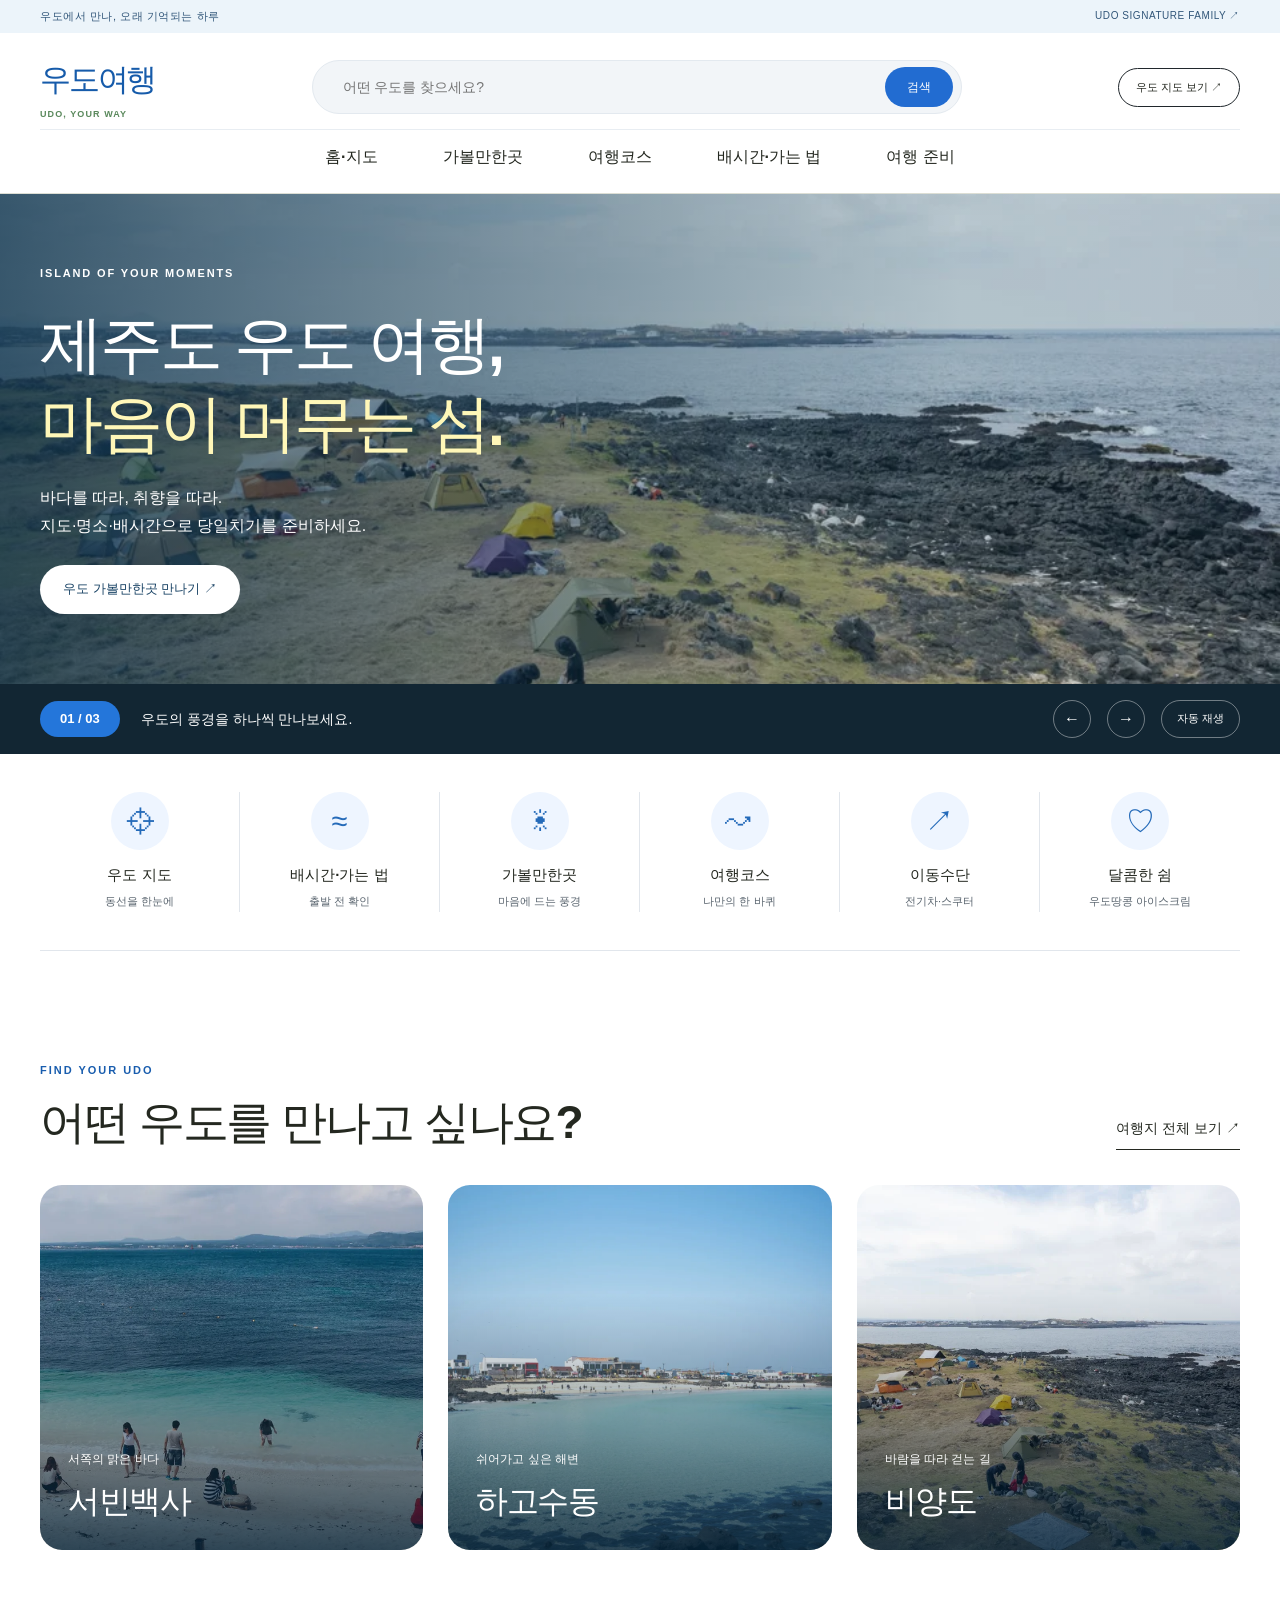
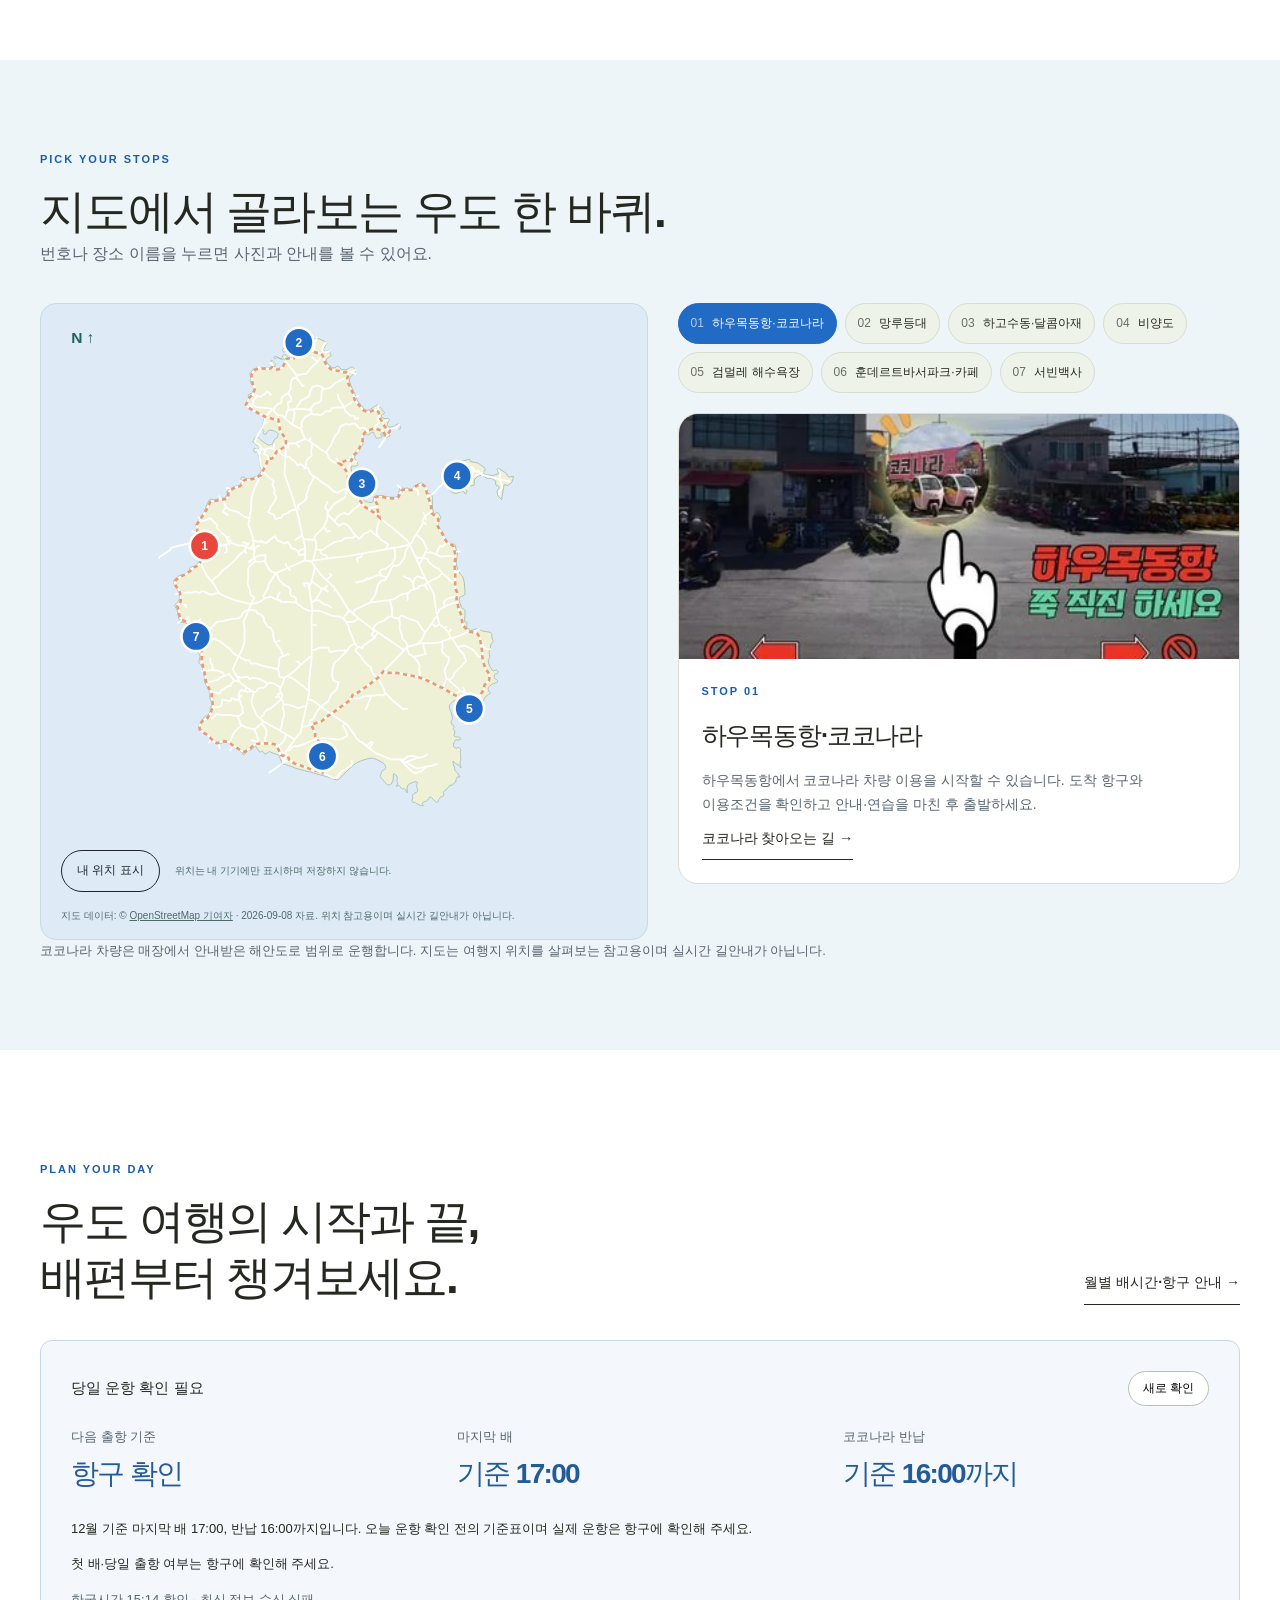
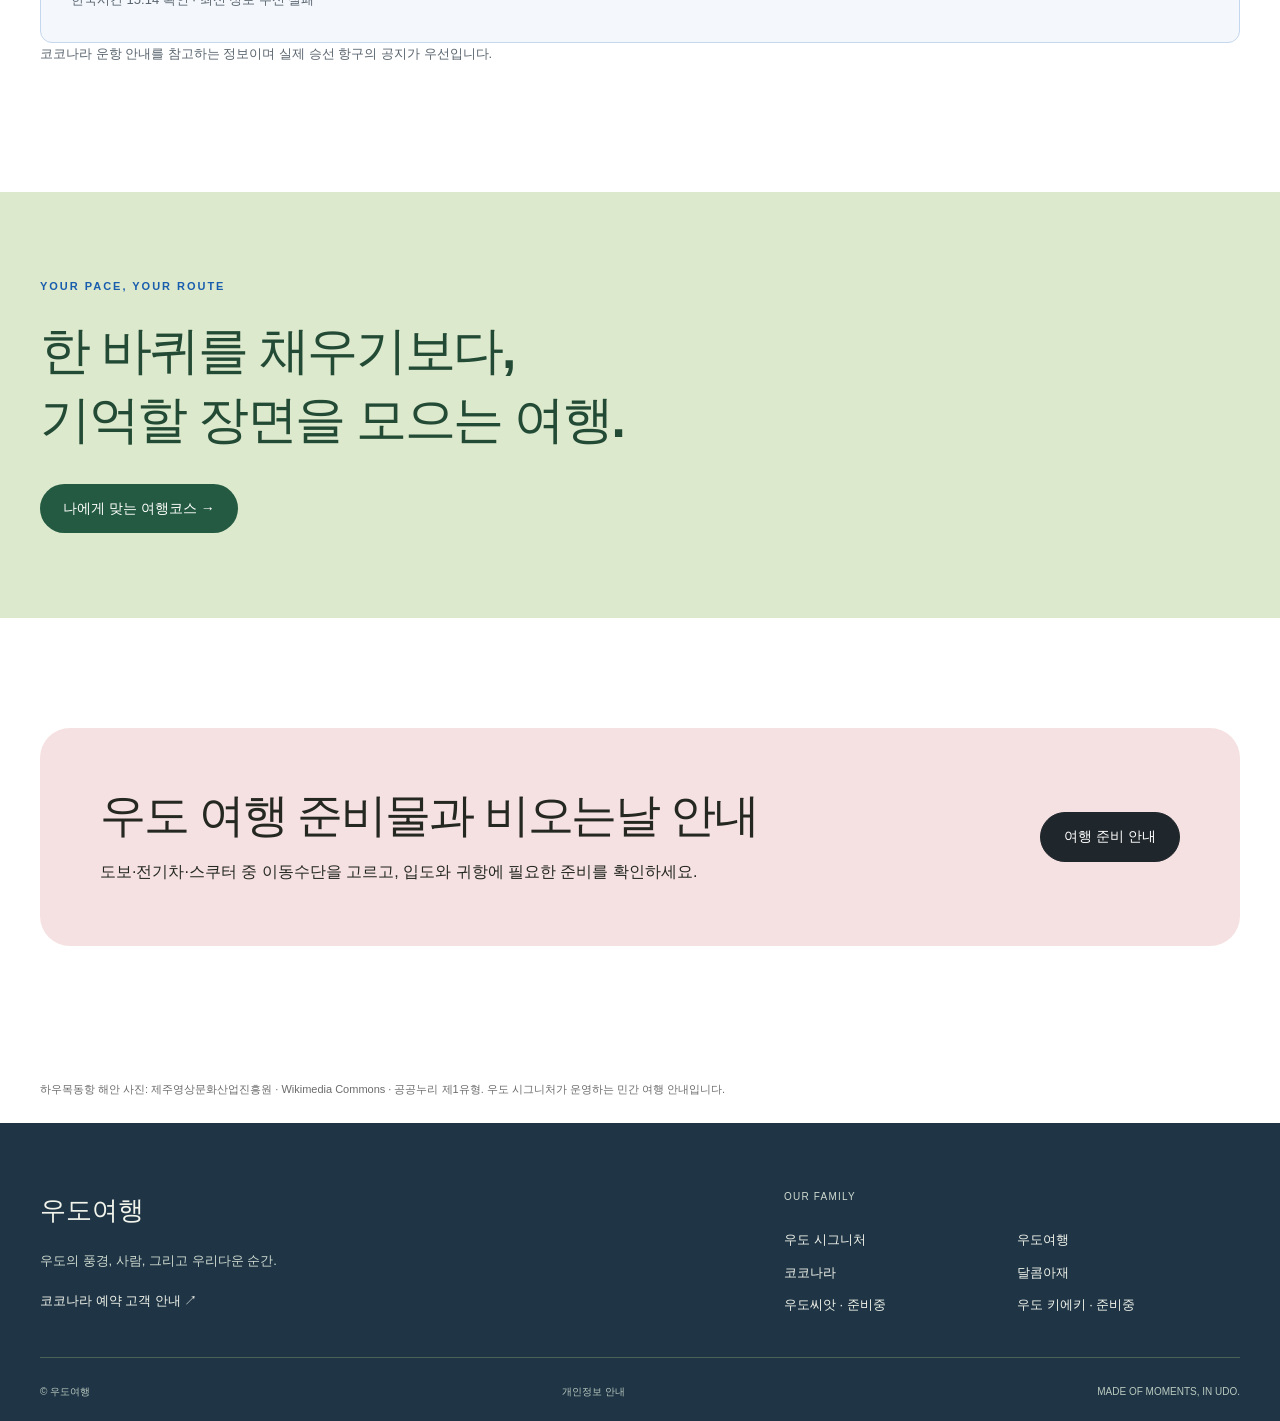
==== commit 48beaea5: "Improve search-intent content, structured data, and search verification" ====
--- a/docs/index.html
+++ b/docs/index.html
@@ -1,6 +1,6 @@
-<!doctype html><html lang="ko"><head><meta charset="utf-8"><meta name="viewport" content="width=device-width,initial-scale=1"><title>제주도 우도 여행 | 지도·가볼만한곳·배시간 | 우도 시그니처</title><meta name="description" content="제주도 우도 여행을 지도에서 시작하세요. 하고수동, 비양도, 검멀레, 서빈백사와 해안 여행코스, 성산항 배편과 코코나라 이동수단을 안내합니다."><meta name="robots" content="index,follow,max-image-preview:large"><link rel="canonical" href="https://udo.udosignature.com/"><meta property="og:type" content="website"><meta property="og:locale" content="ko_KR"><meta property="og:site_name" content="우도여행"><meta property="og:title" content="제주도 우도 여행 | 지도·가볼만한곳·배시간 | 우도 시그니처"><meta property="og:description" content="제주도 우도 여행을 지도에서 시작하세요. 하고수동, 비양도, 검멀레, 서빈백사와 해안 여행코스, 성산항 배편과 코코나라 이동수단을 안내합니다."><meta property="og:url" content="https://udo.udosignature.com/"><meta property="og:image" content="https://udo.udosignature.com/assets/coast-960.webp"><meta name="twitter:card" content="summary_large_image"><meta name="theme-color" content="#fffaf4"><meta name="naver-site-verification" content="d7389aa4ebb8ffe1a55eb43ef84cface74b3771b"><link rel="icon" href="/assets/favicon.svg" type="image/svg+xml"><link rel="stylesheet" href="/assets/brand.css"><script src="/assets/brand.js" defer></script><script src="/assets/travel-map.js" defer></script><meta name="udosignature-ferry-source" content="https://coconara-52bc4-default-rtdb.firebaseio.com/ferryStatus.json"><script src="/assets/ferry.js" defer></script><script type="application/ld+json">{"@context": "https://schema.org", "@graph": [{"@type": "WebSite", "@id": "https://udo.udosignature.com/#website", "name": "우도여행", "url": "https://udo.udosignature.com/", "inLanguage": "ko-KR"}, {"@type": "WebPage", "@id": "https://udo.udosignature.com/#webpage", "url": "https://udo.udosignature.com/", "name": "제주도 우도 여행 | 지도·가볼만한곳·배시간 | 우도 시그니처", "description": "제주도 우도 여행을 지도에서 시작하세요. 하고수동, 비양도, 검멀레, 서빈백사와 해안 여행코스, 성산항 배편과 코코나라 이동수단을 안내합니다.", "isPartOf": {"@id": "https://udo.udosignature.com/#website"}, "dateModified": "2026-09-23", "inLanguage": "ko-KR"}]}</script></head><body class="travel" data-route="" data-site="udosignature-udo"><a class="skip" href="#main">본문 바로가기</a><div class="topline"><span>우도에서 만나, 오래 기억되는 하루</span><a href="https://udosignature.com/">UDO SIGNATURE FAMILY ↗</a></div><header><div class="header-inner wrap"><a class="brand" href="/"><span class="wordmark">우도여행<small>UDO, YOUR WAY</small></span></a><form class="tour-search" action="/places/" method="get" role="search"><input type="search" name="q" aria-label="우도 여행지 검색" placeholder="어떤 우도를 찾으세요?" maxlength="80"><button type="submit">검색</button></form><nav aria-label="주 메뉴"><a class="nav-link" href="/">홈·지도</a><a class="nav-link" href="/places/">가볼만한곳</a><a class="nav-link" href="/course/">여행코스</a><a class="nav-link" href="/ferry/">배시간·가는 법</a></nav><a class="header-cta" href="/#map">우도 지도 보기 ↗</a></div></header><main id="main">
+<!doctype html><html lang="ko"><head><meta charset="utf-8"><meta name="viewport" content="width=device-width,initial-scale=1"><title>제주도 우도 여행 | 지도·가볼만한곳·배시간 | 우도 시그니처</title><meta name="description" content="제주도 우도 여행을 지도에서 시작하세요. 하고수동, 비양도, 검멀레, 서빈백사와 해안 여행코스, 성산항 배편과 코코나라 이동수단을 안내합니다."><meta name="robots" content="index,follow,max-image-preview:large"><link rel="canonical" href="https://udo.udosignature.com/"><meta property="og:type" content="website"><meta property="og:locale" content="ko_KR"><meta property="og:site_name" content="우도여행"><meta property="og:title" content="제주도 우도 여행 | 지도·가볼만한곳·배시간 | 우도 시그니처"><meta property="og:description" content="제주도 우도 여행을 지도에서 시작하세요. 하고수동, 비양도, 검멀레, 서빈백사와 해안 여행코스, 성산항 배편과 코코나라 이동수단을 안내합니다."><meta property="og:url" content="https://udo.udosignature.com/"><meta property="og:image" content="https://udo.udosignature.com/assets/coast-960.webp"><meta name="twitter:card" content="summary_large_image"><meta name="theme-color" content="#fffaf4"><meta name="naver-site-verification" content="d7389aa4ebb8ffe1a55eb43ef84cface74b3771b"><meta name="google-site-verification" content="AedKNPnwqrZI4KSU5c2gBuaA5LTw18pU-zRB1LiMn2k"><link rel="icon" href="/assets/favicon.svg" type="image/svg+xml"><link rel="stylesheet" href="/assets/brand.css"><script src="/assets/brand.js" defer></script><script src="/assets/travel-map.js" defer></script><meta name="udosignature-ferry-source" content="https://coconara-52bc4-default-rtdb.firebaseio.com/ferryStatus.json"><script src="/assets/ferry.js" defer></script><script type="application/ld+json">{"@context": "https://schema.org", "@graph": [{"@type": "WebSite", "@id": "https://udo.udosignature.com/#website", "name": "우도여행", "url": "https://udo.udosignature.com/", "inLanguage": "ko-KR", "alternateName": ["우도관광", "우도 여행 안내"]}, {"@type": "WebPage", "@id": "https://udo.udosignature.com/#webpage", "url": "https://udo.udosignature.com/", "name": "제주도 우도 여행 | 지도·가볼만한곳·배시간 | 우도 시그니처", "description": "제주도 우도 여행을 지도에서 시작하세요. 하고수동, 비양도, 검멀레, 서빈백사와 해안 여행코스, 성산항 배편과 코코나라 이동수단을 안내합니다.", "isPartOf": {"@id": "https://udo.udosignature.com/#website"}, "dateModified": "2026-09-23", "inLanguage": "ko-KR"}]}</script></head><body class="travel" data-route="" data-site="udosignature-udo"><a class="skip" href="#main">본문 바로가기</a><div class="topline"><span>우도에서 만나, 오래 기억되는 하루</span><a href="https://udosignature.com/">UDO SIGNATURE FAMILY ↗</a></div><header><div class="header-inner wrap"><a class="brand" href="/"><span class="wordmark">우도여행<small>UDO, YOUR WAY</small></span></a><form class="tour-search" action="/places/" method="get" role="search"><input type="search" name="q" aria-label="우도 여행지 검색" placeholder="어떤 우도를 찾으세요?" maxlength="80"><button type="submit">검색</button></form><nav aria-label="주 메뉴"><a class="nav-link" href="/">홈·지도</a><a class="nav-link" href="/places/">가볼만한곳</a><a class="nav-link" href="/course/">여행코스</a><a class="nav-link" href="/ferry/">배시간·가는 법</a><a class="nav-link" href="/planning/">여행 준비</a></nav><a class="header-cta" href="/#map">우도 지도 보기 ↗</a></div></header><main id="main">
 <section class="tour-banner" data-carousel aria-roledescription="슬라이드 쇼" aria-label="우도 여행의 세 장면"><div class="tour-slides">
-<article class="tour-slide" data-slide><div class="tour-image"><img src="/assets/biyang-960.webp" alt="우도 비양도의 해안 풍경" loading="eager" fetchpriority="high" width="960" height="640"></div><div class="wrap tour-copy"><p>ISLAND OF YOUR MOMENTS</p><h1>제주도 우도 여행,<br><em>마음이 머무는 섬.</em></h1><p>바다를 따라, 취향을 따라.<br>나만의 우도 한 바퀴를 시작해 보세요.</p><a class="btn" href="/places/">우도 가볼만한곳 만나기 ↗</a></div></article>
+<article class="tour-slide" data-slide><div class="tour-image"><img src="/assets/biyang-960.webp" alt="우도 비양도의 해안 풍경" loading="eager" fetchpriority="high" width="960" height="640"></div><div class="wrap tour-copy"><p>ISLAND OF YOUR MOMENTS</p><h1>제주도 우도 여행,<br><em>마음이 머무는 섬.</em></h1><p>바다를 따라, 취향을 따라.<br>지도·명소·배시간으로 당일치기를 준비하세요.</p><a class="btn" href="/places/">우도 가볼만한곳 만나기 ↗</a></div></article>
 <article class="tour-slide" data-slide hidden><div class="tour-image"><img src="/assets/seobin.webp" alt="우도 서빈백사의 밝은 해변과 바다" loading="lazy" width="900" height="600"></div><div class="wrap tour-copy"><p>BLUE, WHITE, AND YOU</p><h2>온종일 바라봐도<br>새로운 우도의 바다.</h2><p>서빈백사부터 하고수동까지.<br>마음에 드는 해변에서 천천히 쉬어가세요.</p><a class="btn" href="/places/">해변과 여행지 알아보기 ↗</a></div></article>
 <article class="tour-slide" data-slide hidden><div class="tour-image"><img src="/assets/coast-960.webp" alt="우도 하우목동항 주변 해안과 푸른 바다" loading="lazy" width="960" height="539"></div><div class="wrap tour-copy"><p>A LITTLE JOURNEY, A BIG MEMORY</p><h2>잘 도착하고,<br>여유롭게 돌아오기.</h2><p>배편부터 동선까지.<br>우도의 하루를 함께 준비합니다.</p><a class="btn" href="/ferry/">우도 배시간·가는 법 확인 ↗</a></div></article></div>
 <div class="tour-controls"><div class="wrap"><span data-slide-label>01 / 03</span><p>우도의 풍경을 하나씩 만나보세요.</p><button data-prev type="button" aria-label="이전 풍경">←</button><button data-next type="button" aria-label="다음 풍경">→</button><button data-autoplay type="button" aria-pressed="false">자동 재생</button></div></div></section>
@@ -9,5 +9,5 @@
 <section class="tour-map-band"><section class="section wrap" id="map"><div class="section-head"><div><p class="eyebrow">PICK YOUR STOPS</p><h2>지도에서 골라보는 우도 한 바퀴.</h2><p>번호나 장소 이름을 누르면 사진과 안내를 볼 수 있어요.</p></div></div><div data-travel-map><div class="travel-map-layout"><div class="map-panel"><svg viewBox="0 0 700 620" aria-labelledby="map-title map-desc" data-lon0="126.941168" data-lat1="33.525328" data-scale-x="12471.20793764911" data-scale-y="14956.791491246808" data-offset-x="153.61588860587048" data-offset-y="40.0"><title id="map-title">우도 해안도로와 주요 여행지 지도</title><desc id="map-desc">하우목동항 코코나라에서 출발해 해안도로를 따라 여행지를 둘러보는 참고 지도입니다.</desc><path class="map-land" d="M475.17,217.99L472.28,215.19L472.28,214.93L472.32,207.47L472.58,206.29L474.23,203.46L474.38,194.80L480.45,185.54L486.22,181.84L495.41,179.44L496.34,182.03L505.28,184.00L509.84,187.14L513.56,190.29L513.00,192.83L511.14,194.62L510.90,194.86L513.73,197.26L522.49,198.23L529.21,196.19L527.35,191.26L528.86,189.66L537.23,195.40L538.37,196.33L539.23,198.42L540.61,200.23L543.37,199.54L546.38,199.47L544.25,206.42L539.40,209.89L535.30,208.73L532.49,226.11L528.45,221.84L526.97,216.46L529.62,212.96L529.47,211.02L525.62,208.98L525.69,204.64L520.99,201.76L514.93,201.29L509.76,197.91L505.44,198.89L500.94,202.66L500.80,209.25L496.72,210.52L493.86,206.53L488.09,203.33L487.06,205.00L489.39,213.39L492.70,215.95L490.56,219.84L488.28,216.13L479.93,219.00L475.17,217.99Z"/><path class="map-land" d="M433.71,577.38L433.13,576.98L432.73,576.57L432.17,576.28L431.36,576.14L430.29,576.11L429.69,575.84L429.23,575.06L428.97,573.76L429.87,571.03L429.53,569.22L429.55,568.30L430.03,567.20L431.00,566.11L432.30,565.36L434.31,564.43L434.98,563.76L435.42,562.78L435.42,561.59L434.70,559.27L434.41,558.40L434.24,557.56L434.24,556.56L434.74,555.16L435.12,554.18L435.18,553.59L435.17,553.12L434.99,552.85L434.60,552.58L432.53,552.29L430.86,552.69L428.59,553.66L426.59,554.48L425.65,555.10L424.64,555.96L423.88,557.10L423.31,558.67L423.24,559.54L423.46,562.90L423.59,564.50L423.59,564.80L423.41,565.12L423.19,565.21L422.96,565.16L422.77,564.97L422.50,564.27L421.83,562.11L421.56,561.38L421.02,560.87L420.13,560.48L419.08,560.41L418.11,560.38L417.99,560.36L417.28,560.20L416.65,559.76L415.72,558.78L414.99,557.64L414.43,556.95L413.93,556.52L413.39,556.35L412.81,556.44L412.43,556.77L412.17,557.10L411.79,557.53L411.35,557.67L411.11,557.56L411.10,557.31L411.15,557.01L411.76,555.81L412.48,553.96L412.52,553.38L412.51,553.09L412.27,552.82L411.40,552.31L411.10,552.00L411.41,550.98L411.98,548.80L411.50,545.61L409.79,544.30L408.71,543.31L407.32,543.46L406.98,551.69L405.65,552.54L405.63,554.05L405.35,554.62L403.30,555.59L401.87,556.10L401.06,556.07L400.16,555.64L398.95,554.48L397.55,553.12L396.19,551.33L394.77,549.44L393.34,547.96L392.43,547.04L392.17,546.09L392.17,545.20L392.39,544.36L393.20,542.92L393.80,541.41L394.37,540.17L394.97,539.36L396.38,538.57L397.81,537.73L398.29,537.06L398.51,535.98L398.39,534.98L397.81,533.44L396.88,532.00L395.54,530.64L393.20,529.24L389.03,527.04L387.97,526.48L385.80,525.72L384.15,525.33L383.16,525.11L380.45,525.08L376.94,525.92L370.95,527.76L367.01,529.43L364.37,530.84L361.52,532.95L358.78,535.22L352.56,540.98L350.31,543.39L346.07,547.87L344.80,549.01L343.73,549.77L342.75,550.07L341.18,550.07L339.14,549.67L336.07,548.34L332.25,547.04L330.35,546.42L327.14,545.60L322.81,544.31L318.63,543.28L314.89,542.08L313.12,541.38L308.63,540.38L305.23,539.71L300.30,538.23L294.02,536.63L289.27,534.65L284.68,533.14L284.16,532.92L283.55,532.65L282.78,532.33L281.72,532.30L281.01,532.33L280.39,532.20L279.59,531.67L278.80,530.81L278.53,530.36L276.46,525.42L275.36,522.95L274.84,521.88L274.51,521.55L273.76,521.26L270.00,519.83L265.28,517.91L264.70,517.68L264.00,517.57L263.24,517.73L263.11,517.82L262.58,518.15L261.29,519.23L259.73,520.19L259.01,520.40L258.67,520.29L258.42,520.08L257.25,518.17L256.59,517.38L256.07,517.06L255.71,516.94L255.41,517.00L254.89,517.26L253.97,517.78L253.52,517.99L253.19,518.06L252.96,518.02L252.69,517.91L252.18,517.09L250.07,514.21L247.56,510.47L247.36,510.36L247.20,510.32L246.88,510.39L246.66,510.57L246.21,511.33L245.75,512.87L244.84,514.28L244.31,514.71L243.67,515.15L242.76,515.34L241.31,515.36L240.40,515.43L239.82,515.67L238.99,516.37L237.92,517.51L236.84,518.87L235.63,520.17L234.82,520.80L234.15,520.95L233.54,520.86L233.14,520.38L232.43,519.05L231.69,517.70L230.80,516.61L229.64,515.70L222.77,511.21L220.26,509.40L217.87,507.37L216.88,506.85L215.55,506.56L213.74,506.41L212.39,506.49L210.90,506.76L207.37,507.76L206.03,508.34L204.97,508.96L204.56,509.15L204.04,509.15L203.75,509.03L203.49,508.75L203.04,508.36L202.23,507.82L200.42,506.71L198.65,505.49L196.92,503.77L195.37,501.90L193.66,500.36L191.67,498.75L188.35,496.71L186.88,496.02L185.01,494.84L184.00,493.64L183.33,492.32L182.90,490.93L182.52,488.08L182.90,486.10L183.46,484.96L185.11,482.20L185.52,481.42L185.65,480.94L186.25,480.07L186.96,479.33L188.88,477.74L189.37,477.25L189.78,476.74L190.14,476.47L190.94,476.29L191.98,476.05L192.35,475.92L192.76,475.48L193.14,475.00L195.39,471.67L195.61,470.19L195.81,469.54L195.91,469.01L195.84,468.66L195.33,468.02L195.31,467.44L195.47,466.87L195.94,466.16L196.58,465.37L197.22,464.43L197.38,463.67L197.41,462.05L197.02,460.15L196.60,459.01L195.84,457.50L195.44,456.34L195.21,454.59L195.17,453.12L195.27,451.75L195.37,450.58L195.21,449.04L194.87,447.77L194.51,446.71L193.70,445.30L192.50,443.03L191.29,441.05L190.36,439.78L189.82,438.64L189.36,437.16L188.95,435.16L188.92,432.59L188.75,430.45L188.41,428.43L187.57,424.18L187.08,422.07L186.78,420.90L185.70,418.53L184.10,416.55L183.04,415.33L182.66,414.62L182.42,414.11L182.46,413.41L182.90,412.14L183.50,409.76L183.77,407.83L183.70,406.76L183.36,405.41L182.36,404.05L180.55,402.07L178.96,400.58L178.25,399.67L177.98,399.05L177.75,397.29L177.79,396.18L178.15,394.15L179.72,389.39L180.09,386.71L180.02,384.77L179.58,383.06L178.51,381.22L177.41,379.82L176.10,377.81L174.70,375.54L173.43,373.78L171.82,371.83L168.88,369.69L166.87,368.78L164.33,368.21L163.13,367.99L161.68,367.88L161.05,367.70L160.64,367.33L160.20,366.64L159.58,364.91L158.50,359.93L158.21,357.55L157.86,355.99L157.54,354.71L157.01,353.54L156.33,351.92L155.04,349.89L154.56,349.02L154.56,348.51L155.04,347.54L155.46,347.05L156.43,346.21L157.74,344.91L158.92,342.99L159.48,341.62L159.81,340.45L159.95,339.21L159.91,337.58L159.65,335.34L159.35,333.77L158.50,331.42L157.37,329.01L156.31,328.02L155.56,326.93L154.96,326.05L154.50,325.02L153.99,323.46L153.77,322.52L153.62,321.53L153.68,320.66L153.88,319.53L154.18,318.90L154.56,318.23L154.95,317.70L155.49,317.30L156.58,316.57L157.29,316.01L157.83,315.43L158.47,314.85L159.30,314.41L161.39,313.40L162.01,313.14L162.88,312.90L164.28,312.63L165.30,312.41L166.10,312.02L167.22,311.30L170.15,309.25L171.99,307.95L172.36,307.56L172.47,307.34L172.47,307.14L172.36,306.83L172.15,306.59L171.92,306.35L171.76,306.02L171.81,305.68L172.25,304.99L172.72,304.26L173.15,303.90L173.48,303.82L174.08,303.79L174.65,303.79L175.34,303.75L176.15,303.58L177.16,303.28L178.21,302.84L179.26,302.28L180.29,301.73L180.99,301.16L181.30,300.80L181.45,300.37L181.45,299.89L181.48,299.40L181.61,298.78L181.94,298.15L182.26,297.88L182.72,297.65L183.14,297.44L183.33,297.14L183.40,296.84L183.36,296.57L183.11,296.18L182.55,295.93L182.11,295.63L181.78,294.98L179.78,290.03L179.27,288.96L177.72,285.81L177.09,284.62L176.77,284.26L176.20,283.66L175.73,283.18L175.45,282.78L175.19,281.94L174.57,279.97L173.00,274.31L173.06,273.73L173.35,273.10L173.79,272.44L174.42,271.88L175.32,271.28L177.24,270.10L178.16,269.45L178.55,269.11L178.97,268.63L179.31,267.85L179.42,267.16L179.48,266.07L179.56,264.76L179.68,263.22L179.76,261.14L179.78,258.58L179.51,257.23L179.38,256.26L179.38,255.29L179.57,254.44L188.15,241.03L188.65,240.00L189.28,238.43L189.82,236.83L190.59,234.78L191.03,233.54L191.73,232.24L192.43,230.67L193.84,227.71L194.35,226.65L194.97,226.05L195.47,225.81L196.34,225.70L197.88,225.85L199.31,225.97L200.46,226.03L201.92,225.96L203.06,225.85L204.20,225.60L205.71,225.18L207.08,224.82L208.29,224.64L209.54,224.52L210.47,224.42L211.33,224.24L212.14,224.04L212.83,223.70L213.44,223.30L214.05,222.67L214.53,221.93L215.07,220.65L215.25,219.74L215.21,219.02L215.12,218.30L215.07,217.40L215.06,216.92L215.21,216.24L215.41,215.80L215.90,215.31L216.40,214.96L217.04,214.87L217.48,214.76L217.88,214.43L218.00,214.13L218.00,213.62L218.14,213.08L218.37,212.86L219.09,212.66L220.36,212.66L221.01,212.63L221.45,212.54L222.33,211.97L223.42,211.29L224.33,210.96L225.24,210.70L226.98,210.36L228.13,210.09L229.20,209.74L229.74,209.43L230.90,208.46L231.35,207.92L231.65,207.44L231.82,206.47L231.74,205.59L231.01,202.39L230.88,201.68L230.95,201.20L231.40,200.65L232.10,200.35L233.29,200.17L234.29,200.16L235.03,200.32L235.68,200.80L236.39,201.37L236.89,201.88L237.38,202.16L238.11,202.39L238.81,202.49L239.55,202.48L240.62,202.27L241.89,201.91L245.08,200.91L245.38,200.73L245.63,200.49L245.99,200.13L246.19,199.98L246.35,199.93L246.64,199.90L246.85,199.92L247.46,199.90L248.04,199.77L248.72,199.47L249.38,199.08L250.65,198.20L251.54,197.51L252.40,196.63L253.10,195.85L253.46,195.31L254.15,194.11L254.65,193.41L254.92,192.84L254.93,192.31L254.72,191.47L253.26,186.95L252.92,185.89L252.77,185.08L252.74,184.26L252.50,180.43L252.33,178.93L251.88,176.27L251.69,175.18L251.44,174.42L250.90,173.03L250.28,171.87L249.88,171.40L249.44,171.01L249.11,170.90L248.72,170.93L248.26,171.08L247.86,171.29L247.70,171.34L247.46,171.35L247.27,171.23L245.84,170.24L245.70,170.05L245.58,169.87L245.55,169.66L245.62,169.45L245.87,169.00L246.19,168.54L246.29,168.18L246.28,167.97L246.14,167.49L246.10,167.28L246.23,167.03L246.63,166.61L246.79,166.49L246.94,166.47L247.06,166.55L247.55,167.24L247.79,167.61L247.96,167.78L248.20,167.87L248.50,167.88L248.78,167.93L249.03,168.00L249.26,168.09L249.57,168.16L249.84,168.16L250.07,168.12L250.57,167.96L252.15,167.21L252.33,167.06L252.46,166.83L252.50,166.61L252.46,166.37L252.39,166.07L252.36,165.82L252.43,165.20L252.46,164.68L252.39,164.29L252.23,163.93L251.91,163.41L251.54,163.14L251.17,162.97L250.75,162.84L250.28,162.83L249.69,162.90L249.15,162.96L248.80,162.90L248.53,162.72L248.36,162.45L247.97,161.69L247.64,160.96L247.19,160.39L246.75,160.13L246.26,159.98L245.63,159.89L244.79,159.52L244.63,159.31L244.59,159.15L244.68,158.85L244.94,158.43L245.48,157.93L245.87,157.29L246.20,156.66L246.50,155.87L247.17,154.90L247.77,154.12L248.40,153.27L248.71,153.01L249.25,152.85L249.61,152.94L250.09,153.34L252.55,155.78L253.72,156.92L255.92,158.76L256.69,159.40L257.54,160.01L258.47,160.46L259.05,160.84L260.07,161.54L261.07,162.30L261.73,162.66L262.44,162.90L263.20,163.08L263.85,163.03L264.70,162.86L265.72,162.59L266.51,162.53L267.13,162.53L267.64,162.41L267.93,162.15L268.18,161.69L268.31,161.09L268.46,159.89L268.61,159.15L268.91,158.34L269.50,157.44L270.17,156.63L270.97,155.75L271.52,155.45L272.33,155.08L272.79,154.87L273.08,154.66L273.31,154.30L273.48,153.82L273.48,153.24L273.50,152.76L273.56,152.18L273.78,151.77L274.24,151.07L274.36,150.64L274.36,150.35L274.21,149.99L273.86,149.72L273.31,149.35L272.82,148.95L272.35,148.56L272.03,148.11L271.61,147.73L270.97,147.37L270.17,146.99L268.90,146.55L267.19,146.09L265.88,145.91L264.76,145.91L263.72,145.95L262.94,146.31L262.35,146.70L261.74,147.26L261.32,147.91L260.81,148.84L260.13,150.35L259.97,150.59L259.82,150.73L259.47,150.68L257.21,149.89L257.08,149.74L257.01,149.59L257.01,149.33L257.28,148.57L257.55,147.85L257.81,147.15L257.81,146.78L257.64,146.39L257.39,146.04L257.05,145.85L255.53,144.89L255.22,144.61L254.89,144.05L254.77,143.71L254.77,143.40L256.32,138.77L257.54,135.68L258.16,132.09L258.21,131.15L258.21,130.53L257.96,130.01L257.46,129.59L248.16,125.07L244.78,123.32L241.14,121.17L240.30,120.83L239.59,120.63L239.13,120.50L238.86,120.39L238.35,119.82L236.90,118.06L236.39,117.42L236.15,116.95L236.16,116.52L236.34,115.89L236.67,115.20L237.60,113.00L238.05,111.97L238.51,110.85L239.11,109.40L239.34,108.94L240.04,107.96L240.12,107.57L240.08,107.04L239.89,106.54L239.73,105.96L239.72,105.62L239.83,105.09L240.27,104.52L241.14,104.03L241.75,103.91L243.01,103.58L243.86,103.10L244.41,102.50L244.88,101.71L245.94,99.24L246.20,98.23L246.26,97.28L246.02,96.48L245.77,95.89L245.43,95.31L244.99,94.88L244.33,94.17L243.83,93.31L243.42,92.65L242.15,89.94L241.76,89.01L241.65,88.24L241.72,87.80L241.99,87.32L242.30,86.70L242.49,86.25L242.61,85.66L242.62,85.06L242.64,84.24L242.17,83.05L241.79,82.34L241.66,81.52L241.66,80.85L241.90,80.16L242.29,79.46L243.02,78.50L243.60,77.84L244.26,76.76L244.56,76.20L244.87,75.75L245.22,75.40L245.77,75.04L246.55,74.79L247.61,74.45L248.45,74.03L249.38,73.29L250.27,72.62L250.77,72.28L251.27,72.17L251.88,72.23L252.44,72.49L253.57,72.93L254.94,73.62L255.85,74.03L256.59,74.18L257.49,74.27L263.40,74.33L264.11,74.21L264.62,74.06L264.98,73.85L266.01,73.11L266.41,72.62L266.70,71.92L266.85,71.02L266.90,70.26L266.95,69.23L266.80,68.04L266.51,67.36L266.12,66.41L266.03,65.79L266.16,65.13L266.42,64.83L266.65,64.74L267.00,64.86L267.63,65.55L267.94,66.23L268.25,66.71L268.53,66.97L269.00,67.28L269.69,67.61L270.22,67.92L270.53,68.37L270.72,68.94L270.71,69.94L270.13,71.80L269.93,72.65L269.92,73.28L270.05,73.71L270.43,74.15L272.19,74.98L272.83,75.09L273.58,75.06L274.01,74.98L277.45,73.32L278.32,72.64L279.19,71.68L279.87,70.56L280.32,69.81L281.70,66.11L281.89,65.29L281.89,64.54L281.67,64.04L281.42,63.81L280.85,63.77L279.80,63.83L278.99,63.98L278.19,63.99L277.60,63.90L277.09,63.74L276.37,63.27L274.81,62.44L273.71,62.17L273.12,62.11L272.50,62.14L272.09,62.27L271.31,62.69L270.76,62.88L270.22,62.96L269.69,62.87L269.19,62.55L269.01,62.17L269.01,61.84L269.20,61.43L269.79,61.03L270.47,60.61L270.96,60.52L271.42,60.52L271.96,60.66L272.72,60.97L274.01,61.63L276.12,62.66L277.11,63.12L277.92,63.30L278.37,63.29L278.63,63.08L278.75,62.88L278.88,62.52L278.83,61.94L278.90,61.16L279.19,60.27L279.60,59.61L280.39,59.01L281.55,58.74L282.68,58.70L283.14,58.88L283.42,59.14L283.68,59.82L284.20,60.73L284.88,61.33L285.52,61.73L286.18,62.00L287.19,62.27L288.63,62.45L290.06,62.72L290.81,62.79L291.49,62.67L291.88,62.45L292.16,62.14L292.28,61.84L292.28,61.54L292.11,61.03L291.75,60.06L291.62,59.35L291.61,58.80L291.65,57.92L291.71,56.99L291.71,56.29L291.61,55.78L291.32,55.33L289.95,53.95L289.46,53.51L288.85,53.09L288.17,52.68L287.03,52.46L285.82,52.28L285.14,52.37L284.64,52.50L284.25,52.83L283.88,53.36L283.37,54.06L282.78,54.75L282.13,55.29L281.61,55.53L280.81,55.51L280.20,55.33L279.65,54.88L279.40,54.36L279.29,53.69L279.35,52.76L279.61,51.97L280.37,50.93L281.45,50.26L282.58,49.69L283.68,49.09L284.69,48.53L285.99,48.06L287.26,47.63L289.09,47.03L290.47,46.52L292.02,45.86L292.92,45.55L293.66,45.32L294.24,45.07L294.80,44.68L295.40,44.07L296.12,43.38L296.56,43.11L297.10,42.89L297.61,42.87L297.98,43.01L298.24,43.40L298.39,44.04L298.41,45.38L298.52,47.09L298.66,49.20L298.87,50.39L299.18,51.37L299.67,52.03L300.20,52.40L301.06,52.91L301.97,53.18L303.00,53.36L303.67,53.40L305.05,53.16L306.26,52.52L307.26,51.56L308.15,50.53L310.24,47.31L311.28,45.52L312.05,44.38L312.14,44.25L313.47,42.39L313.93,41.88L315.65,40.76L316.83,40.19L318.34,40.00L320.11,40.03L321.88,40.36L324.02,41.41L327.56,43.20L328.87,44.07L329.41,45.01L329.51,45.88L329.34,46.92L328.94,48.15L328.44,49.29L327.26,50.83L326.60,52.00L326.50,52.70L326.57,53.34L327.17,54.07L327.74,54.37L328.84,54.67L330.38,54.75L331.08,54.49L331.83,54.18L332.47,53.67L333.00,53.18L333.48,53.09L333.96,53.21L334.25,53.48L334.27,53.76L334.12,54.27L334.06,54.79L334.09,55.63L334.27,56.62L334.71,57.51L335.15,58.37L335.38,59.07L335.31,59.47L335.13,59.89L334.82,60.28L332.20,62.14L330.72,63.15L330.13,63.87L329.91,64.59L329.92,65.32L330.18,66.55L331.67,69.24L332.52,70.33L334.32,71.83L336.27,73.10L337.12,73.52L337.50,73.71L338.64,73.94L339.71,73.80L340.98,72.93L341.98,72.23L342.45,72.01L343.03,72.01L343.76,72.23L344.60,72.83L345.70,73.85L346.77,75.25L347.71,75.75L348.68,75.99L350.29,76.05L352.08,75.94L353.79,75.61L354.46,75.31L355.87,74.37L357.91,73.23L359.32,72.83L359.95,72.83L361.19,73.37L362.22,74.55L363.16,75.75L363.56,76.58L363.49,77.45L363.13,78.39L362.56,79.53L361.92,80.46L359.10,83.05L357.64,84.11L357.11,84.87L356.83,85.95L356.71,89.16L357.21,91.17L357.84,93.01L362.32,103.37L365.36,110.36L366.14,112.30L366.77,113.24L367.66,114.42L368.79,115.65L372.46,119.96L373.73,121.44L374.63,122.31L375.60,122.91L376.88,122.97L378.07,122.77L379.58,122.04L381.65,121.04L384.43,119.33L386.50,117.82L387.81,117.09L389.28,116.52L389.96,116.49L390.46,116.68L390.86,117.15L390.96,117.69L390.96,118.39L390.96,119.26L391.15,119.69L391.55,119.93L392.83,120.03L393.24,120.12L393.74,120.42L393.94,120.83L394.00,121.74L394.07,122.37L394.17,122.74L394.47,123.10L395.17,123.74L396.41,124.58L397.02,125.18L397.12,125.72L396.94,126.21L396.74,126.53L396.04,126.91L394.73,127.35L394.10,127.78L393.64,128.86L393.54,129.83L393.77,130.56L394.30,131.30L395.77,132.10L397.52,132.57L398.71,132.57L399.74,132.49L400.60,132.34L401.16,132.36L401.92,132.64L402.24,132.96L402.48,133.41L402.49,133.87L402.42,134.41L402.07,135.20L401.31,136.40L400.70,137.67L400.31,138.88L400.30,139.75L400.52,140.72L401.33,141.53L402.17,141.92L403.70,142.11L404.81,142.05L405.82,141.98L407.09,141.65L407.93,141.32L408.84,140.88L409.53,140.35L410.72,139.46L411.73,139.00L412.72,138.63L413.25,138.54L413.68,138.46L414.10,138.49L414.34,138.55L414.58,138.74L414.70,139.03L414.76,139.39L414.80,139.93L414.83,140.51L414.85,141.18L415.04,141.65L415.30,142.18L415.47,142.72L415.54,143.10L415.60,143.55L415.60,143.87L415.52,144.17L415.26,144.44L414.86,144.56L414.26,144.43L413.67,143.98L413.04,143.43L412.46,143.14L412.02,143.02L411.71,142.99L411.28,143.08L410.77,143.25L410.29,143.34L409.70,143.34L409.24,143.34L408.81,143.43L407.04,144.10L406.30,144.34L405.60,144.73L405.02,145.28L404.57,146.04L404.03,147.17L403.46,148.30L403.20,149.21L403.19,149.90L403.19,150.83L403.26,151.71L403.29,152.48L403.19,152.76L402.97,152.98L402.62,153.16L402.12,153.25L401.41,153.52L400.77,154.06L400.37,154.30L399.42,154.72L398.81,154.90L398.34,154.99L398.00,154.85L397.33,154.63L397.07,154.34L396.36,153.09L395.36,151.88L394.82,151.08L394.73,150.93L394.68,150.77L394.73,150.65L394.82,150.50L395.00,150.34L395.45,150.11L395.79,149.84L395.96,149.59L395.97,149.33L395.89,149.08L395.64,148.56L395.27,148.14L394.93,147.99L394.68,148.06L394.27,148.30L393.19,149.66L392.88,150.22L392.80,150.65L392.91,151.16L393.35,151.88L393.75,152.68L393.85,153.31L393.82,153.75L393.65,154.08L393.41,154.24L393.00,154.40L392.43,154.49L391.84,154.54L390.84,154.78L389.82,155.15L389.07,155.30L388.21,155.23L387.65,154.93L387.39,154.60L386.94,153.54L386.13,151.95L385.66,151.35L385.36,151.02L385.12,150.43L385.06,149.65L385.07,148.92L384.82,148.57L384.17,148.36L383.46,148.39L382.40,148.66L381.39,149.01L380.77,149.27L380.23,149.81L379.83,150.49L379.33,150.99L378.92,151.22L378.35,151.25L377.65,151.08L376.89,150.77L376.20,150.58L375.09,150.65L374.24,150.95L373.28,151.94L372.86,152.68L372.71,153.43L372.56,154.81L372.66,156.30L372.71,157.04L372.62,157.99L372.16,160.72L371.84,161.88L371.43,162.99L370.89,163.80L370.55,164.22L370.04,164.83L369.36,165.56L368.98,166.21L368.59,167.03L368.15,167.97L367.70,169.26L367.32,170.38L366.92,171.31L366.55,171.87L365.41,172.80L364.22,174.03L363.33,175.10L362.77,176.00L362.45,176.72L362.38,177.26L362.47,177.87L362.96,178.68L363.56,179.49L364.14,180.26L364.93,181.37L365.29,181.97L365.74,183.15L366.09,184.39L366.34,185.26L366.32,185.66L366.14,186.11L365.69,186.50L364.85,186.86L363.78,187.23L362.92,187.47L362.06,187.58L361.24,187.52L359.81,187.31L359.43,187.28L359.02,187.34L358.82,187.58L358.61,189.84L358.61,190.97L358.98,193.01L360.21,195.75L361.19,198.12L361.42,199.23L361.42,200.64L361.42,203.28L361.82,205.45L362.90,210.00L364.77,214.05L366.18,215.89L366.91,216.89L367.75,217.60L369.44,218.37L370.47,219.02L371.64,219.81L372.16,220.87L372.51,222.35L372.55,223.30L372.56,224.15L372.56,224.87L372.80,225.58L373.33,226.65L374.14,227.51L375.03,228.05L377.09,228.86L378.82,229.25L381.49,229.37L382.65,229.05L383.97,228.44L384.43,227.96L384.56,227.24L384.58,226.63L384.63,224.39L384.83,223.47L385.12,222.97L385.41,222.64L386.53,221.89L387.45,221.56L388.44,221.41L390.16,221.41L391.72,221.41L393.86,221.50L395.31,221.74L396.87,222.17L398.36,222.59L400.65,222.97L402.53,223.21L405.11,223.31L407.70,223.36L409.56,223.36L410.29,223.22L410.96,222.91L411.51,222.56L412.22,221.84L412.73,220.87L413.64,219.03L413.80,218.43L413.98,217.45L414.04,216.64L414.15,215.74L414.38,214.38L414.45,213.50L414.78,212.74L415.22,212.23L415.65,212.03L416.04,212.03L416.85,212.12L417.97,212.62L418.75,212.87L419.58,213.12L420.28,213.15L421.02,213.12L422.57,212.69L423.31,212.63L423.75,212.78L424.68,213.21L425.96,213.93L426.95,214.13L427.93,214.20L428.94,213.96L429.50,213.57L430.03,213.04L431.05,211.60L432.27,210.15L433.54,209.18L434.58,208.67L435.66,208.26L438.82,207.16L439.58,206.96L439.98,206.96L440.43,207.14L441.06,207.53L443.41,209.54L444.36,210.69L445.07,211.67L445.60,213.08L446.30,215.73L446.66,217.34L447.03,218.24L447.35,218.96L447.79,219.35L448.57,219.59L449.74,219.77L450.47,219.86L450.87,220.06L451.37,220.60L452.08,221.89L452.40,222.88L452.60,223.94L452.58,225.02L452.50,226.99L452.48,231.37L452.48,233.78L452.68,235.92L452.95,238.18L453.87,241.56L454.56,242.10L454.90,242.16L455.27,242.11L456.30,241.72L456.95,241.48L457.64,241.38L458.71,241.45L459.35,241.66L459.85,242.04L460.37,242.89L460.67,243.62L461.02,244.41L461.39,244.94L461.69,245.55L462.05,246.49L462.38,247.20L462.40,247.72L462.29,248.09L461.93,248.29L461.03,248.29L460.63,248.42L460.46,248.62L460.51,249.62L459.88,251.98L459.43,253.52L459.34,254.75L459.50,256.23L460.20,257.86L461.01,259.27L462.71,261.64L463.58,262.81L464.35,264.02L465.12,265.52L465.62,266.97L466.22,269.00L467.18,271.04L470.02,274.70L470.77,275.24L472.92,276.50L474.05,276.90L474.99,277.21L475.97,277.45L477.36,277.74L478.17,278.07L478.90,278.77L479.20,279.67L479.66,282.61L480.24,284.32L480.84,285.89L481.11,286.70L481.27,287.67L481.25,289.48L480.91,292.29L480.67,293.82L480.40,295.70L480.30,297.38L480.04,299.07L480.24,301.68L481.31,305.36L482.92,309.10L484.45,311.78L486.46,314.19L487.66,315.73L488.67,319.02L489.33,322.35L490.00,330.31L490.14,334.60L490.04,335.70L489.67,336.44L489.03,336.91L487.86,337.45L486.52,337.80L484.99,338.28L484.31,338.81L483.78,339.61L483.58,341.10L483.68,342.89L483.78,344.13L484.25,345.54L484.91,347.11L485.52,348.68L486.16,350.65L486.66,351.39L487.46,352.09L488.90,352.76L489.70,353.57L490.08,354.38L490.18,355.87L490.14,357.34L490.18,358.95L490.10,360.63L489.90,361.96L489.80,363.10L489.80,364.17L489.70,365.37L489.80,366.55L489.80,366.94L490.04,367.39L490.30,367.67L491.01,367.76L491.44,367.63L491.92,367.64L492.20,367.81L492.40,368.12L492.50,368.50L492.25,371.86L492.06,373.37L492.15,374.10L492.31,374.75L492.45,375.00L492.88,375.26L493.57,375.48L494.10,375.51L495.08,375.60L495.25,375.78L495.39,376.17L495.49,376.72L495.68,377.10L496.04,377.31L496.75,377.50L497.61,377.40L498.42,377.20L500.09,376.63L500.91,376.24L501.81,375.88L503.43,375.59L504.42,375.51L505.20,375.48L506.09,375.66L507.20,376.33L508.55,377.25L509.13,377.63L509.87,377.95L510.72,378.16L512.35,378.38L515.49,379.00L518.07,379.35L519.47,379.65L520.51,380.30L520.88,380.79L521.14,382.06L521.24,383.44L521.28,384.71L521.38,385.98L521.62,387.06L521.98,388.01L522.35,388.69L522.71,389.33L522.85,389.99L522.69,390.80L522.25,391.20L521.42,391.87L520.61,392.47L520.24,393.20L520.01,394.21L519.85,396.32L519.23,399.41L518.30,401.94L518.17,402.94L518.17,404.35L518.20,404.92L518.71,406.89L518.71,407.70L518.57,408.79L518.17,409.60L517.40,410.84L517.10,411.84L517.06,412.84L517.44,415.12L518.20,417.52L519.61,420.14L520.88,422.07L521.52,423.42L521.95,423.91L522.75,424.12L523.86,423.91L524.96,423.34L525.49,423.12L525.93,423.07L526.79,423.19L527.76,424.09L528.20,425.12L528.34,426.20L528.14,426.83L527.54,427.26L526.17,427.37L525.20,427.53L524.66,428.10L524.32,429.00L524.02,430.48L524.06,431.91L524.42,432.75L525.16,433.51L526.19,434.05L526.77,434.40L527.47,434.89L527.66,435.40L527.76,436.03L527.66,436.97L527.23,437.43L526.67,437.70L525.10,438.03L523.29,438.70L521.08,439.74L517.90,442.41L517.24,443.32L516.93,444.46L517.00,445.55L517.46,447.14L518.84,449.04L518.97,449.58L518.84,450.44L518.47,450.91L517.20,451.55L515.79,452.55L514.30,453.76L513.29,454.63L512.39,456.10L511.98,457.40L511.65,458.75L511.28,459.61L510.80,460.32L510.01,460.99L509.11,462.08L508.40,463.26L507.56,464.50L506.56,465.54L505.49,466.60L504.79,467.30L503.72,468.35L502.51,469.27L500.44,470.14L498.51,470.62L496.26,470.59L495.02,470.68L494.32,470.47L493.88,470.08L493.51,469.39L493.17,468.42L492.56,467.26L491.90,466.40L490.74,464.70L490.18,463.80L488.27,460.76L487.41,459.31L486.81,458.27L486.30,457.77L485.66,457.46L484.75,457.29L483.33,457.26L482.08,457.34L480.35,457.74L479.41,458.07L477.29,459.01L475.35,460.24L473.98,461.59L472.64,463.49L472.04,465.03L472.24,467.12L472.63,468.26L473.03,469.59L473.75,471.23L474.08,472.06L474.71,474.23L475.12,476.33L475.45,477.71L475.56,478.58L475.56,479.49L475.22,480.45L474.41,481.66L474.11,483.09L474.11,484.20L474.55,485.23L475.30,486.31L475.39,486.45L476.32,487.04L476.93,487.34L477.29,487.82L477.39,488.48L477.33,489.18L477.03,489.92L476.52,490.66L476.52,491.13L476.62,491.73L476.96,492.07L477.56,492.50L478.13,493.07L478.37,494.30L478.39,494.48L478.38,494.67L478.23,495.91L478.13,497.02L477.89,497.75L477.56,498.29L477.39,499.02L477.53,499.28L477.66,499.52L478.13,500.06L479.06,500.33L480.37,500.56L482.61,500.73L483.88,500.89L484.59,501.19L485.05,501.79L485.15,502.46L485.09,503.03L484.79,503.51L484.31,503.74L483.52,503.97L482.44,504.03L481.11,503.81L479.86,503.87L479.26,504.08L478.86,504.41L478.23,505.49L477.46,507.19L477.03,508.39L476.99,508.58L476.82,509.42L476.99,510.90L477.11,511.72L477.36,512.26L477.76,512.68L478.65,513.05L479.59,513.43L480.20,513.55L480.62,513.47L481.03,513.28L481.70,512.89L482.21,512.65L482.86,512.62L483.33,512.68L483.78,512.92L484.20,513.50L484.60,514.12L484.99,514.67L485.24,515.40L485.20,515.94L484.99,516.46L484.74,516.91L484.65,517.51L484.75,518.26L484.96,519.16L485.18,519.98L485.23,520.85L485.14,521.89L485.00,522.58L484.99,523.37L485.04,524.32L485.18,525.05L485.34,525.86L485.37,526.60L485.29,527.16L485.09,527.98L484.71,528.94L484.56,530.01L484.46,532.00L484.54,532.60L484.83,533.42L485.23,534.31L485.50,534.89L485.57,535.05L485.76,535.58L485.79,535.94L485.74,536.15L485.60,536.25L485.30,536.21L484.95,535.94L484.66,535.58L484.24,534.97L483.73,534.23L483.18,533.63L482.48,532.99L481.16,532.33L479.50,531.30L478.58,530.67L478.17,530.33L477.61,529.60L476.94,528.70L476.70,528.55L476.47,528.61L476.33,528.82L476.31,529.10L476.42,530.54L476.56,531.67L476.93,532.95L477.84,535.19L478.00,535.67L478.13,536.07L478.32,537.16L478.39,538.18L478.47,538.90L478.58,539.27L478.68,539.59L478.95,539.96L479.41,540.35L479.74,540.62L480.39,541.05L480.91,541.44L481.41,542.01L482.24,543.31L482.97,544.54L483.53,545.46L483.82,545.90L483.97,546.24L484.00,546.57L483.98,546.89L483.88,547.12L483.75,547.24L483.58,547.24L483.34,547.04L483.11,546.66L482.93,546.51L482.56,546.41L482.11,546.50L481.67,546.66L481.31,546.90L480.81,547.53L480.24,548.47L479.74,550.01L479.60,551.55L479.36,552.64L479.10,553.09L478.60,553.36L477.69,553.59L477.23,553.89L476.62,554.72L476.18,555.64L475.78,555.99L475.05,556.22L473.96,556.35L473.04,556.37L472.55,556.49L472.24,556.65L472.03,556.97L471.84,557.56L471.56,558.24L471.17,558.81L470.78,559.21L470.17,559.55L469.46,559.81L469.03,560.11L468.85,560.36L468.58,560.96L468.45,561.39L468.29,561.74L467.93,562.05L467.44,562.35L466.37,562.84L465.48,563.34L465.15,563.73L465.03,564.03L465.08,564.43L465.27,564.94L465.52,565.46L465.67,566.03L465.66,566.85L465.60,567.56L465.42,568.41L465.10,568.98L464.78,569.19L464.15,569.38L463.34,569.49L462.38,569.77L461.74,570.05L461.36,570.38L461.21,570.65L461.02,571.25L460.86,571.91L460.52,572.42L460.13,572.73L459.70,573.02L459.41,573.39L459.34,573.93L459.20,574.51L458.96,575.17L458.56,575.69L458.11,575.92L457.73,576.04L457.14,575.98L456.59,575.72L455.98,575.27L453.41,572.55L451.96,571.07L451.22,570.22L450.73,569.83L450.19,569.71L449.56,569.92L449.10,570.26L448.45,571.33L447.64,572.69L447.10,573.34L446.15,574.15L445.24,574.75L444.39,575.00L443.70,575.18L442.67,575.45L441.74,576.01L440.92,576.77L440.68,577.20L440.77,577.74L440.93,578.29L441.16,578.55L441.79,579.09L442.03,579.37L442.07,579.55L442.03,579.78L441.79,579.93L441.16,580.00L440.17,579.97L439.34,579.85L437.64,579.19L435.24,578.03L433.71,577.38Z"/><path class="map-road" d="M136.51,294.70L136.78,292.64L148.79,284.90L150.52,281.96L155.14,280.55L173.47,276.17L176.29,276.45L181.15,276.06"/><path class="map-road" d="M252.38,173.77L253.78,185.83L256.55,192.95L254.45,197.66L247.56,201.40L239.63,203.64L237.02,203.01L235.29,203.52L234.01,204.88L232.35,208.23L230.64,210.15L228.79,210.94L224.81,211.94L222.07,213.27L221.50,213.66L218.43,215.80L216.86,217.67L216.42,219.54L216.55,222.07L216.31,223.77L215.20,224.76L212.97,225.58L210.55,226.02L207.88,225.85L207.68,225.93L202.93,227.47L197.32,228.02L195.96,228.87L192.99,233.96L191.28,238.00L184.49,248.42L182.51,251.44L180.04,255.33L180.49,259.30L180.63,263.13L180.68,264.34L181.10,268.18L181.15,276.06L181.93,278.58L183.05,282.33L183.55,284.04L184.68,288.82L185.31,291.41L185.54,293.70L184.98,296.08L184.05,298.65L183.75,299.49L183.14,300.46L180.59,302.69L176.77,304.53L174.28,306.31L172.47,308.71L169.63,310.55L168.01,312.02L163.33,314.23L158.65,316.91L155.14,320.05L154.70,322.16L155.26,324.66L156.43,326.81L158.89,329.79L160.67,334.22L161.30,338.06L161.52,342.34L160.95,345.63L158.28,348.05L157.76,348.99L157.81,350.29L159.33,353.84L159.61,355.84L159.49,357.86L159.45,358.46L160.26,360.97L161.36,362.90L163.07,364.98L166.00,366.49L171.19,368.08L173.69,369.45L177.97,374.37L181.84,378.82L183.16,380.87L185.32,384.22L185.82,385.32L185.85,386.44L185.54,387.46L184.54,389.87L183.14,392.77L183.31,394.63L185.64,401.18L186.05,404.02L185.82,411.42L186.28,414.53L186.74,416.42L188.82,425.00L189.96,430.88L190.63,435.97L191.33,438.15L194.51,445.24L197.24,449.94L197.38,455.34L198.92,465.10L198.90,466.55L197.19,469.02L196.44,471.92L194.60,475.35L193.50,476.99L192.46,478.55L186.45,482.41L183.67,485.88L183.11,487.96L183.43,491.19L184.78,493.64L187.01,495.05L190.79,497.24L196.12,501.84L196.93,502.82L198.59,504.84L200.77,506.52L203.13,507.52L204.57,507.55L209.29,505.81L211.94,505.52L217.48,506.62L220.77,509.54L222.57,510.71L232.91,517.42L234.54,517.82L236.05,517.39L241.80,513.98L245.29,510.47L249.01,508.81L250.58,508.33L260.58,507.98L261.01,507.97L265.08,507.89L269.74,509.03L270.25,509.28L271.37,509.82L272.73,510.96L277.04,520.65L277.36,521.52"/><path class="map-road" d="M182.51,251.44L187.34,250.59L187.59,250.55L192.86,249.14L193.95,248.11L195.12,247.68L195.81,247.79L203.54,255.36L203.76,256.07L203.50,258.70L204.24,260.31L205.87,261.27L208.09,264.02L212.47,267.54L214.08,269.14L214.81,270.20L217.22,277.21"/><path class="map-road" d="M263.39,542.29L278.71,531.33L279.30,530.75"/><path class="map-road" d="M379.61,513.59L383.56,507.32L381.73,506.14L376.26,511.18"/><path class="map-road" d="M286.63,526.56L290.46,529.28L292.94,531.17L299.63,533.35L315.34,539.14L321.12,540.17L324.93,541.86L325.43,542.08L329.57,543.92L331.44,544.85L337.60,547.93L339.61,548.07L342.12,547.87L342.87,546.60L344.33,543.80L346.93,540.95L349.28,539.00L353.25,537.13L358.66,533.32L359.69,531.85L358.84,527.13"/><path class="map-road" d="M335.36,473.96L337.70,475.81L342.26,478.53L349.76,483.18L351.38,484.43L355.14,488.00L359.29,493.91L362.02,497.65L365.30,502.81L368.41,505.65L372.04,507.34L375.50,510.23L376.26,511.18L379.61,513.59L387.26,519.31L392.99,521.73L402.14,525.39L404.20,526.41L406.22,526.53L413.90,526.32L414.74,526.45L416.33,526.84L421.56,529.89L427.86,533.36L432.72,536.04L434.23,536.70L436.69,536.76L438.80,536.34L440.50,535.85L443.51,535.08L445.84,534.82L453.74,533.01L457.89,531.81L458.39,531.63L458.67,531.45"/><path class="map-road" d="M351.38,484.43L348.89,488.18L351.67,491.77L353.92,497.18L353.84,499.22L348.23,502.57L343.32,503.72L335.45,502.81L325.72,501.67L323.01,502.58L318.07,502.70L309.42,506.20L307.05,507.40L302.09,509.46L296.55,511.30L295.50,511.35L294.43,511.27L293.19,511.29L291.86,511.45L291.01,511.84L286.80,516.16L284.14,516.01"/><path class="map-road" d="M285.95,524.44L286.36,525.05L286.63,525.65L286.63,526.56"/><path class="map-road" d="M325.43,542.08L326.34,539.21L326.07,535.58L325.81,531.57L324.93,525.14L324.71,523.42L324.41,521.04L324.52,517.53L324.52,517.18L324.60,513.37L324.33,511.41L323.70,509.78L323.02,508.09L321.58,505.47L318.07,502.70L316.98,500.68L316.90,495.93L315.92,493.62L313.50,488.57L312.54,486.28"/><path class="map-road" d="M293.59,503.20L291.07,501.90L283.65,497.57L275.28,492.58L267.18,488.15L266.77,487.96L265.76,487.39L257.43,482.63L252.59,478.62L250.60,476.95L249.00,474.49L244.74,465.27L243.45,461.05L243.37,459.67L246.02,448.50L243.41,447.47L237.47,443.03L231.42,438.58L230.09,437.30L229.15,435.89L228.98,435.55L226.81,431.37L224.84,427.72L221.60,422.43"/><path class="map-road" d="M494.07,378.59L493.44,379.03L484.38,383.20L477.38,385.71L475.76,386.44L473.83,386.32L465.61,389.39L463.61,390.26L462.58,390.71L461.33,391.23L451.37,392.07L444.54,392.04L443.46,391.98L442.12,391.89L441.16,391.84L436.48,393.01L425.35,395.79L423.58,396.50L422.81,397.26L419.66,400.34L417.19,402.97L410.80,409.79L409.79,410.87L395.84,424.69L389.18,432.39L385.68,434.89L381.43,438.46L367.45,448.54L365.85,449.43L364.23,450.31L362.06,450.88L360.30,452.04L358.95,455.14L356.88,458.28L335.36,473.96L331.75,476.08L331.06,476.54L325.61,481.57L324.50,482.26L312.54,486.28L303.40,488.94L301.55,489.03"/><path class="map-road" d="M212.27,429.71L209.23,431.02L207.65,431.34L205.67,433.50L203.99,434.35L192.63,437.66"/><path class="map-road" d="M198.90,466.55L206.58,465.40L207.89,464.64L208.61,463.56L209.26,461.93L209.25,457.13"/><path class="map-road" d="M204.57,507.55L206.84,514.15"/><path class="map-road" d="M188.82,425.00L192.06,424.08L195.98,422.95L198.46,423.18L203.34,423.61L208.45,425.26L210.60,426.72L212.27,429.71L213.64,429.37L216.92,427.67L217.78,427.90L219.44,430.15L222.11,433.77L222.77,434.65L223.37,435.07L224.00,435.49L227.48,436.19L229.15,435.89"/><path class="map-road" d="M217.48,506.62L219.46,504.17L220.70,500.53L221.67,498.02L223.07,496.05L224.08,494.21L227.08,491.26L231.75,487.49L232.28,487.42L232.57,487.39L239.83,490.39L245.55,491.50L246.49,492.02L247.26,493.64L249.06,496.32L249.87,500.06L250.84,502.91L250.65,506.74"/><path class="map-road" d="M257.43,482.63L254.87,484.83L250.95,488.20L246.49,492.02"/><path class="map-road" d="M279.45,526.13L279.65,526.83L279.79,527.62L279.79,528.06L279.75,528.44L279.67,528.94L279.58,529.54L279.46,530.03L279.30,530.75"/><path class="map-road" d="M274.22,510.42L274.69,512.20L278.89,517.78L281.32,519.99"/><path class="map-road" d="M272.73,510.96L274.22,510.42L276.18,509.72L279.58,506.37L281.53,503.36L283.65,497.57"/><path class="map-road" d="M335.36,473.96L323.62,465.67L321.22,463.49L314.72,458.81L312.99,458.07L308.40,456.49"/><path class="map-road" d="M312.54,486.28L311.54,485.62L310.57,484.10L311.08,481.63L314.99,479.25L317.64,473.57L320.11,469.65L322.69,466.40L323.62,465.67L329.16,461.35L332.25,459.37L333.03,456.70L333.79,455.26L335.16,451.85L336.88,450.20L341.34,445.93L342.28,444.06L343.93,437.51L338.74,435.92L337.98,434.92L336.19,427.93L336.48,427.53L336.71,427.20L337.57,419.23L339.00,415.70L339.31,414.92L340.75,413.19L342.16,412.81L353.09,401.24L357.91,395.21L362.87,392.22"/><path class="map-road" d="M353.09,401.24L350.82,400.40L346.97,400.29L340.75,400.94L337.50,402.00L334.39,402.04L333.29,401.34L332.68,398.02L331.75,397.15L325.97,396.91L321.42,397.80L312.97,400.95"/><path class="map-road" d="M375.24,469.33L379.96,457.85L381.09,455.08L381.88,453.05L386.38,452.39L389.83,451.60L393.85,452.67L397.32,451.36L398.30,450.34L397.52,449.01L395.48,443.22L391.07,434.96L389.18,432.39L386.82,430.40L384.83,428.55L383.47,426.24L382.89,425.23L382.08,424.08L381.90,421.77L380.99,419.84L378.61,417.94L374.99,415.06L372.40,411.71L370.02,408.18L365.73,402.96L363.86,401.18L363.48,399.56L366.10,396.90L362.87,392.22L360.50,386.29L358.08,380.94L355.52,375.12L355.86,372.44L355.74,371.41L354.08,370.17L353.34,368.14L352.61,367.02L351.07,365.09L349.88,364.20L344.59,361.20L342.18,361.21L335.92,360.33L333.38,359.39L332.10,358.53L327.00,356.29L321.65,354.68L314.03,354.35L311.41,354.66L309.41,354.53L302.73,351.64L299.87,349.37L295.43,345.45L294.81,344.92L284.51,344.42L277.22,344.77L276.52,342.55L272.74,341.62L268.99,340.26L266.75,338.87L264.68,338.70L263.61,339.00L262.08,339.43L258.37,340.17L254.55,343.44L249.23,345.72L248.00,345.99L243.94,346.84L242.54,347.12L241.46,346.84L237.06,345.69L226.39,342.88L223.74,342.17L210.26,336.89L206.48,334.81L205.51,333.81L200.00,324.04L197.19,320.65L190.95,313.11L189.38,310.06L186.91,304.66L185.98,302.60L184.84,300.13L183.75,299.49"/><path class="map-road" d="M358.95,455.14L364.14,456.20L366.04,456.16L367.36,455.86L372.00,454.20L374.14,453.59L376.55,453.32L381.88,453.05"/><path class="map-road" d="M308.82,324.33L311.61,323.78"/><path class="map-road" d="M310.15,328.67L308.82,324.33L308.23,322.43L303.92,323.13L305.13,327.04"/><path class="map-road" d="M205.51,333.81L201.37,334.96L198.82,335.67L196.18,335.88L193.57,335.23L189.46,332.69L185.98,331.96L183.33,334.42L179.56,332.23L173.77,333.87L170.63,333.42L167.47,334.04L165.85,333.95L162.51,333.77L162.03,333.74L160.67,334.22"/><path class="map-road" d="M160.95,345.63L167.40,348.36L167.68,351.43"/><path class="map-road" d="M240.10,353.73L241.68,353.60L244.58,353.90L247.79,354.51L249.10,355.17L249.69,357.14L250.50,357.71L253.25,358.58L255.82,360.55L257.89,363.34L257.59,365.04L257.86,366.69L259.20,368.59L260.51,370.16L261.58,372.56L262.88,373.78L265.62,374.40L266.79,376.78L268.66,380.03L268.75,381.55L268.03,383.00L270.23,390.09L270.78,391.28L271.03,391.80L275.25,397.05L276.82,399.05L277.83,402.04L279.66,405.75L279.49,406.79L276.20,409.10L275.45,410.84L274.81,418.47L273.74,422.48L274.65,423.79L275.25,428.97L276.08,431.21L279.19,431.57L281.26,433.27"/><path class="map-road" d="M228.46,452.79L228.62,454.26L229.67,457.07L229.79,457.80L229.59,457.92L228.99,458.27L225.94,457.59L221.10,455.66L220.16,456.04L219.46,458.78L218.02,459.45L209.25,457.13"/><path class="map-road" d="M243.41,447.47L240.63,448.28L238.66,448.41L236.10,447.60L232.43,446.47L231.24,446.53L230.43,447.41L228.66,450.65L228.46,452.79L228.92,453.65L230.75,454.24L231.36,452.99L232.33,452.52"/><path class="map-road" d="M243.94,346.84L242.74,346.85L241.24,350.76L240.37,353.05L240.10,353.73L234.44,366.88L234.24,368.85L235.38,374.88L235.20,390.96L234.44,394.12L232.31,399.67L228.56,407.16L221.87,421.11L221.60,422.43"/><path class="map-road" d="M243.94,346.84L243.77,344.09L246.45,340.48L246.45,339.61L245.88,338.78L244.08,338.01L242.54,336.04L242.21,334.92L241.87,333.80L241.15,330.03L241.00,329.25"/><path class="map-road" d="M277.09,443.68L269.36,438.73L264.29,437.64L262.98,438.03L261.47,439.77L258.46,443.19L252.77,444.06L250.17,445.96L248.70,447.80L247.57,448.40L246.02,448.50"/><path class="map-road" d="M236.10,447.60L237.47,443.03"/><path class="map-road" d="M226.81,431.37L229.25,430.75L230.55,431.97L238.51,430.73L239.57,431.34L240.28,432.54L241.26,433.72L242.47,433.56L244.11,432.02L248.62,432.65L253.31,433.56L255.62,435.32L260.11,437.33L261.47,439.77"/><path class="map-road" d="M313.01,407.10L309.94,408.63L307.88,410.54L305.52,412.66L301.41,416.30L300.29,416.97L299.25,417.60L297.18,420.10L294.30,423.00L293.90,423.36L292.10,424.99L291.27,425.72L284.81,429.97L282.29,431.49L281.26,433.27L280.24,436.56L279.84,437.87L279.71,438.13L277.09,443.68L276.44,446.72L276.78,447.48L277.92,450.03L279.00,453.18L277.77,456.37L277.39,457.25L270.97,462.92L266.65,466.48L264.05,468.11L261.64,468.95L260.57,469.81L258.50,472.30L257.56,474.90L255.48,476.60L252.59,478.62"/><path class="map-road" d="M192.30,383.27L193.92,384.23L195.29,385.53L196.58,386.85L198.35,387.36L201.03,387.28L203.05,388.69L207.25,390.06L209.62,392.20L211.39,393.44L215.69,396.96L217.32,397.48L218.72,398.84L219.86,400.70L222.97,403.97L225.28,405.78L228.56,407.16L229.59,407.43L231.30,409.57L234.04,410.11L236.64,412.33L239.42,411.74L240.52,412.23L241.74,413.28L243.17,415.71L247.24,415.34L249.20,415.85L252.97,417.23L260.33,419.26L262.27,420.02L265.33,419.80L268.75,421.47L270.26,421.29L273.74,422.48"/><path class="map-road" d="M279.49,406.79L280.97,406.83L284.08,405.19L287.16,404.98"/><path class="map-road" d="M240.10,353.73L236.35,354.84L234.52,356.14L233.07,357.82L232.33,359.39L231.56,361.15L230.03,362.60L228.09,363.50L225.25,363.87L221.77,363.90L214.34,365.47L212.41,366.25L204.61,367.34L203.24,367.69L196.82,374.40L194.85,377.54L194.00,380.13L192.30,383.27L191.35,384.17L188.15,386.12L185.85,386.44"/><path class="map-road" d="M312.45,344.68L315.39,343.67L320.21,337.64L324.92,329.10L313.17,320.96L312.71,320.81"/><path class="map-road" d="M324.92,329.10L326.19,328.71L327.22,329.22L328.36,328.86L330.92,325.06"/><path class="map-road" d="M327.22,329.22L332.12,332.99"/><path class="map-road" d="M338.24,331.63L339.27,331.28L340.07,328.88"/><path class="map-road" d="M316.91,304.50L318.36,305.81L323.96,313.48L330.11,319.39L333.10,322.04L338.64,327.08L340.07,328.88L342.32,332.52L344.31,335.43L347.16,339.30L348.68,342.64L352.58,348.84L355.16,352.93L356.36,353.99L359.94,357.17L367.11,363.53L383.34,375.65L385.78,377.25L389.78,379.88L413.42,396.05L417.19,398.63L419.66,400.34"/><path class="map-road" d="M304.85,296.49L305.53,289.57L305.54,286.86L305.38,282.88L305.29,280.94L303.20,271.79L302.52,268.97L302.05,267.04L299.54,255.89L298.43,249.57L297.73,246.33L294.96,237.35L290.87,223.39L282.08,198.26L281.57,196.01L282.58,175.45L282.98,164.01L283.05,161.64L283.18,158.10L283.13,156.47L282.31,154.64L280.62,152.59L278.47,149.29L276.32,145.40L276.02,144.77L275.42,138.57L274.30,133.57L273.86,128.42"/><path class="map-road" d="M366.10,396.90L367.46,396.38L368.57,396.57L370.02,397.26L371.69,397.62L372.05,396.97L372.46,395.25L386.24,385.52L385.79,384.20L389.78,379.88"/><path class="map-road" d="M383.34,375.65L387.45,370.19L389.45,368.78L397.38,365.58L399.47,363.10L405.81,360.49L407.54,362.56L410.68,362.86L412.51,363.84L413.23,364.23L414.30,365.88L415.27,368.32L415.17,369.41L415.10,370.32L414.36,373.06L414.48,374.88L414.84,376.41L417.05,382.44L417.32,384.01L417.76,386.49"/><path class="map-road" d="M458.19,361.26L455.34,363.20L452.10,369.15L455.58,372.67L457.65,371.92L460.57,369.80"/><path class="map-road" d="M305.53,289.57L298.71,290.38L297.00,286.32L294.12,283.45L292.88,283.18L290.54,283.18L288.73,280.91L288.13,278.93L285.82,275.46L284.45,275.39L282.13,276.83L280.24,276.80L277.12,274.64L273.51,273.55L270.60,268.46L267.69,270.30L263.81,273.22L260.57,276.20L259.63,276.39L254.78,274.12L252.97,274.19"/><path class="map-road" d="M436.48,393.01L436.41,391.07L437.52,390.09L439.03,389.23L440.73,387.22L441.80,384.71L442.72,382.53L444.31,379.46L449.37,372.61L450.63,370.92L452.10,369.15"/><path class="map-road" d="M417.76,386.49L419.12,388.21L421.50,390.39L422.83,392.88L423.58,396.50"/><path class="map-road" d="M246.31,284.21L246.21,281.48L245.80,277.66L245.37,273.71L244.92,269.60L243.25,265.40L239.77,254.91L241.08,247.75L242.77,238.40L243.27,225.09L243.88,221.95L247.46,211.60L249.88,206.77L251.61,203.30L254.45,197.66"/><path class="map-road" d="M245.37,273.71L247.22,273.55L250.57,274.96L252.97,274.19L253.75,274.90L255.18,275.60"/><path class="map-road" d="M241.54,282.55L243.88,280.48L245.80,277.66"/><path class="map-road" d="M237.76,281.25L237.53,277.89L236.76,276.27L232.83,275.29"/><path class="map-road" d="M237.36,281.06L235.89,283.80L235.31,285.37L236.77,287.15L238.10,288.51"/><path class="map-road" d="M235.31,285.37L231.26,288.13L228.85,290.21L227.32,292.43L223.94,296.00L217.28,302.39L214.08,305.23L211.16,307.10L208.85,309.34L206.38,312.83L203.54,315.20L201.53,316.10L200.46,317.30L197.19,320.65"/><path class="map-road" d="M221.23,238.97L227.48,240.35L231.49,243.50L235.25,245.87L241.08,247.75"/><path class="map-road" d="M210.55,226.02L213.55,234.51L217.22,237.19L221.23,238.97"/><path class="map-road" d="M213.55,234.51L213.40,235.52L210.70,238.76L210.60,240.38L216.83,244.31"/><path class="map-road" d="M256.55,192.95L260.82,197.91L268.82,204.88L269.10,205.99L267.69,207.53L267.35,208.70L269.14,211.87L269.93,214.11L270.10,215.76L269.66,217.12L269.24,217.93L269.24,218.93L271.99,223.37L271.07,225.99L268.66,230.00L264.68,236.02L264.41,238.03L262.88,239.60L262.58,240.44L263.01,241.17L265.25,241.83L266.38,242.57L267.52,242.47L268.59,243.07L269.49,244.07L270.03,245.60L270.76,248.62L277.82,246.85L279.03,244.49L280.17,243.52L285.62,241.38L287.42,239.72L290.97,238.27L294.96,237.35"/><path class="map-road" d="M256.55,192.95L260.94,183.73L262.18,179.86L263.15,178.38L266.53,178.69L267.98,178.05L269.25,176.84L272.44,170.30"/><path class="map-road" d="M255.16,143.98L249.08,154.25"/><path class="map-road" d="M263.15,178.38L262.38,176.71L260.78,175.10L258.09,173.28L258.46,171.57L260.03,168.19"/><path class="map-road" d="M250.33,169.42L247.19,168.52"/><path class="map-road" d="M275.19,169.56L276.44,172.43L276.64,172.58L280.47,175.28L282.58,175.45"/><path class="map-road" d="M252.38,173.77L250.33,169.42L253.25,167.66L253.70,165.86"/><path class="map-road" d="M259.62,130.46L257.95,136.82L257.73,137.65L255.16,143.98"/><path class="map-road" d="M253.70,165.86L254.93,167.19L256.94,168.31L260.03,168.19L262.08,166.89L265.77,166.49L268.63,167.70L272.44,170.30"/><path class="map-road" d="M386.43,143.99L386.65,141.36L387.04,140.15L388.65,139.24L390.64,136.61L390.54,135.44L389.47,133.52L389.65,132.21L391.20,128.96"/><path class="map-road" d="M388.95,123.88L389.73,122.59L390.17,121.35L390.06,119.12L389.98,118.07L390.36,117.18L391.24,116.26"/><path class="map-road" d="M394.34,136.11L397.10,135.42L401.56,134.11"/><path class="map-road" d="M399.42,152.18L398.00,154.85L390.48,166.15"/><path class="map-road" d="M403.25,146.96L404.47,144.79L410.56,142.60"/><path class="map-road" d="M391.22,246.61L409.69,261.70L416.20,267.10L421.22,271.28L421.90,271.99L423.57,273.79L424.67,275.54L426.19,278.01L426.36,278.40L427.38,280.54L432.67,292.04L436.85,301.27L443.87,316.63L447.04,322.19L453.65,333.77L454.45,336.28L456.62,355.11L457.48,358.46L458.19,361.26L460.57,369.80L460.79,370.46L466.52,375.11L468.06,376.66L469.09,377.69L470.96,379.58L473.83,386.32"/><path class="map-road" d="M377.46,146.37L374.37,143.58L372.46,142.90L370.71,143.20L368.61,144.20L363.89,139.22L362.22,137.92L355.36,139.66L354.40,139.36L353.53,138.60L352.22,138.57L351.35,139.52L350.49,139.84L348.04,140.23L346.73,141.36L345.57,142.53L344.13,147.49L342.69,149.42L340.05,152.58L334.80,164.38L333.03,165.79L332.19,167.73L329.25,171.90"/><path class="map-road" d="M353.45,213.41L347.33,215.59L343.19,218.06L340.93,217.55L338.34,216.73L332.22,210.73L323.56,205.48L318.51,200.96L315.79,199.51L313.17,197.63L311.69,196.19L308.36,189.49L306.36,189.54L305.15,188.73L302.15,186.29L299.85,185.11L298.77,185.32L297.66,186.34L296.72,186.73L296.09,186.08L294.34,183.17L291.61,180.70L289.49,179.41L287.53,176.99L284.00,176.38L282.58,175.45"/><path class="map-road" d="M353.45,213.41L351.67,222.37L350.65,224.09L339.14,230.86L332.04,239.99L331.48,240.71L331.13,242.20L331.06,243.52L330.72,249.23L326.87,258.23L317.56,267.19L316.49,269.26L316.22,271.04L316.55,272.22L317.82,276.66L318.42,279.88L317.65,283.41L315.38,293.71L314.52,296.19"/><path class="map-road" d="M302.05,267.04L298.72,269.63L293.32,273.25"/><path class="map-road" d="M389.22,267.87L388.17,268.14L386.70,266.58L383.93,264.62L382.29,262.68L381.43,261.64L380.60,261.63L378.78,263.45L377.22,264.28L374.73,264.82L372.56,266.19L370.99,268.67L368.03,271.31L366.64,270.41L363.97,267.40L362.80,268.84L360.10,270.33L352.99,270.41L350.85,271.04L347.94,273.39L341.25,274.85L338.98,275.60L329.27,281.04L328.28,282.31L327.15,283.27L324.56,284.05L323.49,284.69L323.15,286.91L323.86,288.64L326.80,289.94L329.56,290.54L331.80,294.13"/><path class="map-road" d="M316.55,272.22L313.98,272.76L303.20,271.79"/><path class="map-road" d="M317.65,283.41L323.29,284.65L323.49,284.69"/><path class="map-road" d="M313.05,297.72L314.52,296.19L320.11,295.85L326.07,294.98L331.80,294.13L355.40,291.32L370.59,288.60L398.21,283.65L408.00,281.90L414.24,280.77L415.77,280.46L426.19,278.01L427.52,276.92L428.89,275.81L430.21,272.07L431.26,269.59L433.51,266.36L440.39,256.13L441.11,253.07L441.96,248.81L443.51,246.18L444.18,245.01L451.28,240.05"/><path class="map-road" d="M507.62,387.34L510.07,390.26L510.78,393.07L511.17,395.78L513.31,398.38L520.21,399.26"/><path class="map-road" d="M377.50,236.52L384.56,234.86L388.50,233.93"/><path class="map-road" d="M369.12,227.83L367.82,232.00L366.35,234.00L361.22,237.22L360.05,238.93L356.14,242.74L354.46,243.11L353.03,242.84L351.42,241.57L350.21,241.44L347.27,242.98L344.66,244.44L343.15,245.28L341.05,248.23L339.37,251.12L339.65,251.94L344.43,256.29L345.93,256.02L347.31,254.30L349.98,253.39L353.16,254.75L356.93,258.46L362.22,266.25L363.97,267.40"/><path class="map-road" d="M367.82,232.00L370.79,230.37"/><path class="map-road" d="M326.87,258.23L328.54,259.24L328.80,260.06L331.22,263.38L332.19,263.22L332.85,262.29L334.90,262.29"/><path class="map-road" d="M433.51,266.36L438.50,270.41L440.54,272.43L441.64,273.79L442.40,274.90L442.80,276.53L443.17,277.23L446.02,282.64L445.98,284.15L444.96,286.07L443.91,288.03L442.20,292.01L441.54,293.56L437.86,299.95L436.85,301.27"/><path class="map-road" d="M443.51,246.18L444.47,247.00L445.52,249.90"/><path class="map-road" d="M444.18,245.01L443.37,243.85L442.57,241.74L441.76,240.84"/><path class="map-road" d="M478.77,320.96L475.25,320.83L473.95,320.45L470.47,316.84L464.05,311.32L460.30,306.53L454.88,303.84L450.33,300.08L447.39,297.17L446.91,295.36L446.02,294.30L441.54,293.56L438.86,293.22L435.98,293.79L435.33,293.44L432.67,292.04"/><path class="map-road" d="M447.04,322.19L443.37,324.84L439.12,325.50L437.78,326.09L435.64,328.68L433.27,329.20L431.85,329.88L431.44,330.09L428.22,330.45L426.69,331.52L425.48,333.39L424.14,334.30L422.69,334.30L414.81,336.53L411.00,339.24L409.19,340.38L405.95,341.89L402.90,342.16L400.06,343.13L398.49,342.67L384.91,344.60L381.56,344.85"/><path class="map-road" d="M413.23,364.23L416.48,360.15L418.28,360.66L423.41,363.04L434.58,367.08L435.54,368.06L441.23,376.57L444.31,379.46"/><path class="map-road" d="M441.11,253.07L442.67,253.25L444.05,253.03L444.51,253.61L444.91,255.80"/><path class="map-road" d="M461.69,279.07L463.48,280.59L464.91,280.00L466.53,278.14L467.49,277.05L471.46,276.51"/><path class="map-road" d="M456.35,289.45L461.69,279.07"/><path class="map-road" d="M402.90,342.16L405.85,351.76L405.81,360.49"/><path class="map-road" d="M457.48,358.46L459.36,356.61L459.90,355.38L460.23,353.57L466.38,350.02L466.56,349.67L466.86,349.04L466.52,347.78L465.62,346.48L465.66,344.64L469.30,340.75L478.27,338.45L480.71,339.06"/><path class="map-road" d="M479.05,292.84L474.49,291.32L464.61,291.68L462.30,292.08L456.35,289.45L455.97,289.27L452.11,287.56L451.20,287.16L446.95,287.46L444.96,286.07"/><path class="map-road" d="M447.21,221.59L450.77,220.92"/><path class="map-road" d="M450.77,220.92L454.55,217.79L459.90,212.21L463.30,208.80L464.54,207.58L465.85,206.66L467.25,206.35L472.47,206.66L472.80,206.68"/><path class="map-road" d="M472.80,206.68L473.54,205.99L474.18,205.12L474.53,204.23L474.99,203.36L476.08,202.55L480.99,201.91L482.21,201.76L483.82,201.14L488.83,199.24L490.00,199.14L491.57,199.01L497.26,200.62L498.38,200.61L499.37,200.22L501.84,198.78L505.70,196.94L507.89,196.15L509.58,195.57L510.34,193.79"/><path class="map-road" d="M476.08,202.55L476.28,198.44L476.99,195.00L482.21,188.40L483.34,187.17L489.70,185.66L490.60,187.34L494.65,189.45L496.79,191.81L497.80,192.92L500.10,193.97L502.25,192.89L504.18,193.86L506.03,193.02L507.89,196.15"/><path class="map-road" d="M498.38,200.61L497.86,204.73L495.39,206.93"/><path class="map-road" d="M315.79,199.51L314.10,203.51L313.05,205.12L311.65,208.26L310.44,210.03L309.78,210.42L309.51,211.72L308.82,215.65L307.04,219.60L306.43,221.64L307.32,223.25L307.21,223.92L306.76,224.67L303.53,228.47L297.05,232.88L296.75,233.41L297.68,236.44L298.36,238.19"/><path class="map-road" d="M344.59,183.97L352.02,181.15L354.36,180.59L358.64,181.52"/><path class="map-road" d="M273.86,128.42L277.73,128.53L279.24,129.13L281.50,131.03L287.97,137.65L289.89,138.95L294.07,141.18L295.85,142.14L299.84,144.26L301.14,146.09L303.42,152.31L305.43,155.38L310.07,158.52L313.98,161.16L319.86,165.23L323.29,167.72L329.25,171.90L330.72,173.07L332.80,177.92L334.35,180.03L340.01,183.62L343.71,183.90L344.59,183.97L348.03,186.61L350.22,189.36L350.65,189.90L351.80,191.59L353.99,194.82"/><path class="map-road" d="M259.62,130.46L255.51,128.35L245.15,123.07L243.97,122.29L243.56,122.05L241.26,120.63L239.19,119.51L238.30,118.72L237.27,117.55L237.07,117.13L236.97,116.70L237.17,116.03L238.49,112.90L239.94,109.38L240.29,108.95L240.79,108.47L243.01,106.30L244.54,104.39L245.69,102.41L247.06,98.33L246.95,97.11L246.51,95.82L244.68,92.50L243.21,83.08L243.57,81.30L245.52,78.29L247.29,76.35L248.86,75.52L253.55,74.55L264.75,74.85L266.85,73.20L267.25,73.20L267.96,73.20L272.92,75.88L274.31,75.78L278.66,73.58L280.83,70.60L281.84,67.12L282.61,65.41L283.45,63.92L284.78,63.17L286.42,62.87L288.09,62.84L290.24,63.35L291.50,63.44L292.38,62.94L292.88,61.57L292.63,57.22L292.91,55.70L292.35,53.91L292.45,52.88L293.38,51.50L294.75,51.10L297.43,51.64L299.23,52.67L301.18,53.75L307.16,54.07L309.31,53.40L311.20,53.43L315.02,54.78L317.84,56.35L321.18,56.62L323.32,57.26L325.14,58.82L327.41,64.81L328.47,67.63L330.23,70.78L330.54,71.33L335.32,75.43L340.38,76.96L344.89,77.41L347.94,78.93L350.01,79.26L353.09,78.83L354.46,79.10L354.60,79.29L355.03,79.86L355.24,81.30L355.03,83.05L353.93,85.75L353.97,88.39L354.83,91.33L356.77,94.50L357.79,97.21L360.25,102.21L361.35,104.51L362.07,108.25L362.57,110.85L371.85,121.96L374.43,123.74L377.76,125.00L379.58,124.81L384.81,122.71L385.66,122.53L386.34,122.58L387.60,123.17L388.95,123.88L390.08,124.88L391.20,128.96L391.98,131.79L394.34,136.11L397.28,141.60L400.15,144.29L402.95,145.89L403.25,146.96L401.72,149.65L400.58,151.62L399.42,152.18L398.51,151.97L397.50,150.92L395.97,147.67L394.67,146.81L386.43,143.99L384.51,144.17L377.46,146.37L375.40,147.45L371.69,152.04L371.55,154.64L371.59,154.93L371.92,157.78L368.98,164.84L366.20,170.06L362.90,173.21L361.35,175.07L359.35,179.83L358.64,181.52"/><path class="map-road" d="M273.86,128.42L270.03,124.85L268.50,122.67L266.93,121.69L264.88,120.63L261.78,120.26L255.48,119.81L250.47,119.45L249.31,119.38L248.76,119.11L247.05,117.95L245.28,116.74L245.02,116.23L244.96,115.38L245.34,113.99L245.44,113.30L245.24,112.38L244.89,111.54L244.43,110.85L243.92,110.15L243.55,109.26L243.01,106.30"/><path class="map-road" d="M343.71,183.90L343.19,180.71L340.98,178.23"/><path class="map-road" d="M245.28,116.74L243.16,118.54"/><path class="map-road" d="M268.50,122.67L269.80,120.32L270.30,119.18L274.25,115.32L274.76,114.98L275.70,114.83L276.76,114.77L277.43,114.17L278.03,112.78L277.83,109.73L278.40,108.35L283.04,104.28L286.09,102.71L288.59,97.93L288.70,94.91L288.92,91.39L290.10,87.49L291.85,85.96L294.69,84.93L296.15,83.37L297.12,82.34L299.73,81.71L303.25,80.86L306.30,81.07L312.75,73.38L319.60,66.97L320.31,66.29L325.14,58.82"/><path class="map-road" d="M266.93,121.69L265.02,124.19L262.80,126.76L260.36,129.59L259.62,130.46"/><path class="map-road" d="M316.44,44.85L313.47,42.39L310.45,39.78L308.42,37.59"/><path class="map-road" d="M325.56,55.76L327.64,55.85L332.73,54.81L334.71,53.07"/><path class="map-road" d="M294.69,84.93L298.53,89.16L302.21,94.76L304.79,94.20"/><path class="map-road" d="M325.14,58.82L325.56,55.76L325.36,53.28L325.83,50.17L327.50,47.24L328.64,45.67L329.24,44.25"/><path class="map-road" d="M282.61,65.41L285.56,69.96L290.71,76.26L296.15,83.37"/><path class="map-road" d="M315.02,54.78L315.79,53.37L316.27,49.12L315.89,45.92L316.44,44.85L317.05,43.62L318.27,40.84L319.00,37.52"/><path class="map-road" d="M286.09,102.71L287.29,105.99L287.97,107.16L289.17,107.86L289.34,108.70L289.14,110.70L288.09,112.88L287.91,113.09L287.62,113.26L286.30,113.24L285.75,113.59L285.32,114.17L285.29,115.28L286.30,119.29L285.52,122.67L284.19,124.64L283.42,129.17L281.50,131.03"/><path class="map-road" d="M310.92,103.21L311.24,100.20L312.85,97.72L313.72,95.65L320.08,94.01L325.69,96.88L326.67,97.94L328.20,98.56L329.12,98.30L333.21,97.13L334.80,96.69L339.54,91.89L342.52,90.24L345.30,88.94L348.30,87.07L351.68,85.99L353.93,85.75"/><path class="map-road" d="M285.52,122.67L292.20,121.36L293.28,121.14L294.43,121.17L298.41,121.44L301.77,121.28L309.77,122.17L310.98,121.66L315.09,116.64L317.46,114.68L320.84,114.17L322.89,112.90L323.95,110.88L324.06,107.10L324.06,104.90L324.36,102.70L325.09,98.50L326.67,97.94"/><path class="map-road" d="M310.92,103.21L310.00,105.75L308.83,107.13L300.44,111.70L299.90,112.57L299.73,114.17L299.38,114.81L298.67,115.38L297.56,116.22L294.43,121.17"/><path class="map-road" d="M481.43,396.30L488.49,394.91L490.00,395.10L497.76,398.59L499.74,400.20L503.76,404.90L505.19,407.29L506.49,408.09L509.59,407.92L510.14,407.88"/><path class="map-road" d="M391.22,246.61L388.41,235.22L388.50,233.93L388.65,231.48L386.10,227.09L385.71,225.55L386.37,223.74L388.04,222.77L393.72,222.83L401.59,224.45L410.47,224.76L411.71,224.07L413.07,223.12L414.08,221.49L415.04,218.75L416.62,216.09L418.19,214.55L428.02,215.19L430.21,214.37L433.43,210.52L435.48,209.51L440.17,208.29L443.80,210.87L445.08,213.05L445.68,217.12L447.21,221.59L448.95,227.29L450.69,231.63L451.28,240.05L451.96,242.22L456.82,245.85L458.96,248.26L459.45,249.40L459.35,250.50L458.21,255.08L458.50,256.63L464.06,265.82L466.36,271.35L469.46,275.33L470.00,275.64L471.46,276.51L475.35,278.83L476.82,280.71L478.83,288.88L479.03,289.70L479.05,292.84L478.08,301.27L478.84,311.53L478.90,312.29L478.77,320.96L478.69,326.36L479.34,329.58L481.03,333.06L481.57,335.58L480.71,339.06L480.27,340.86L481.15,344.65L483.18,353.36L485.18,357.77L486.26,362.03L486.92,367.94L487.72,371.22L494.07,378.59L499.02,379.47L501.46,379.91L502.85,380.16L504.39,380.97L506.18,383.83L507.62,387.34L507.74,387.95L509.00,394.82L510.50,405.24L510.14,407.88L511.58,414.95L513.95,421.98L516.53,425.02L518.47,429.04L518.30,433.35L517.66,435.59L512.69,440.57L511.64,446.03L509.91,448.90L506.29,454.59L502.81,455.92L501.08,456.40L499.70,456.88L498.13,457.28L492.81,457.04L488.48,456.52L486.82,455.84L484.68,455.10L478.13,451.95L475.88,451.24L471.42,448.20L465.32,444.21L464.67,443.91L464.30,443.88L463.28,443.46L461.64,442.98L459.81,441.95L459.63,441.96L453.12,438.22L451.94,437.57L449.48,436.52L444.78,434.53L437.69,431.75L435.42,431.11L419.33,427.96L415.27,426.99L411.36,426.56L407.45,426.29L402.90,426.45L400.89,426.53L398.31,425.97L395.84,424.69"/><path class="map-road" d="M499.02,379.47L502.15,378.38L507.02,375.03"/><path class="map-road" d="M464.30,443.88L468.36,434.28L469.06,433.74L469.66,433.56L471.84,433.92L473.42,433.54L474.89,432.54L476.36,430.64L478.59,426.32L482.73,421.71L483.64,420.70L484.02,420.46L484.96,419.80L486.26,418.71L488.27,416.07L489.22,415.12L490.20,414.25L490.84,413.47L491.21,412.65L491.50,412.04L489.55,408.52L489.57,407.58L489.38,406.37L488.75,405.13L488.19,404.33L487.13,403.18L486.34,402.31L485.18,401.48L484.07,400.14L482.59,398.27L481.43,396.30L479.01,392.37L477.59,389.73L477.36,389.27L475.76,386.44"/><path class="map-road" d="M437.69,431.75L438.36,429.97L438.06,426.05L436.85,423.12L437.22,420.93L437.69,418.63L437.15,416.39L434.11,411.21L430.43,407.74L425.58,404.65L423.83,400.00L422.81,397.26"/><path class="map-road" d="M487.97,442.85L489.96,448.47L492.15,450.01L491.57,454.06L492.81,457.04"/><path class="map-road" d="M506.29,454.59L507.00,455.51L501.87,458.97L500.50,460.42L499.41,465.10L499.27,467.00L498.47,468.14L493.86,468.78"/><path class="map-road" d="M488.48,456.52L488.67,449.47L487.59,447.69L484.53,447.36L478.13,451.95"/><path class="map-road" d="M445.84,534.82L445.08,535.58L442.67,537.13L441.39,538.84L440.42,539.48L438.91,540.35L436.46,541.23L433.36,542.64L430.80,541.62L428.89,540.32L427.00,538.93L424.93,537.00L418.89,530.30L414.74,526.45"/><path class="map-road" d="M421.56,529.89L433.83,525.17L438.51,524.29L441.10,523.67L443.78,522.58L445.44,521.83L446.79,520.47"/><path class="map-road" d="M398.30,450.34L400.10,451.55L404.08,455.96L405.98,457.94L408.33,459.57L415.90,466.13L418.25,468.17L419.46,468.27L420.14,468.18L422.12,467.87L423.90,468.44"/><path class="map-road" d="M381.56,344.85L381.89,342.64L382.57,341.45L385.02,338.72L386.83,334.77L388.34,329.85L389.18,324.90L393.64,319.78L397.90,318.81L399.05,317.70L399.59,316.24L401.14,314.02L401.64,312.62L402.55,310.91L403.11,309.91L404.81,305.83L406.39,303.63L407.93,302.73L413.34,301.82L414.89,300.88L419.78,293.76L420.31,291.89L421.26,287.34L422.66,283.83L426.19,278.01"/><path class="map-road" d="M399.59,316.24L396.52,315.00L393.36,313.92L392.78,313.72L390.79,313.83L389.61,313.46L383.09,316.00L378.61,317.72L378.10,317.78L377.71,317.57L376.88,317.07L376.10,317.27L375.97,318.02L375.75,318.66L375.23,318.99L370.84,320.81L368.26,320.78L366.69,321.92L364.92,321.95L363.28,321.29"/><path class="map-road" d="M423.90,343.16L423.79,335.53L424.14,334.30"/><path class="map-road" d="M447.69,331.25L445.93,328.55L443.37,324.84"/><path class="map-road" d="M349.88,364.20L350.69,361.09L353.77,357.82L356.36,353.99"/><path class="map-road" d="M367.11,363.53L361.86,366.81L359.48,367.61L358.80,367.60L353.89,367.42L353.34,368.14"/><path class="map-road" d="M197.24,449.94L198.39,448.66L200.46,448.50L205.42,450.64L207.40,448.96L207.37,447.96L209.42,445.69L210.96,445.93L212.08,444.36L217.18,441.38L219.56,441.05L219.58,438.87L221.30,437.76L223.37,435.07"/><path class="map-road" d="M280.46,462.75L287.36,463.53L293.14,465.63L297.50,467.21L304.36,464.94L306.59,465.63"/><path class="map-road" d="M275.28,492.58L277.33,490.53L277.88,488.96L278.80,483.99L279.54,480.01L280.97,476.57L281.17,474.09L280.52,470.38L279.51,467.00L280.46,462.75L279.64,459.94L278.09,456.76L277.77,456.37L277.32,455.95L275.57,454.47L274.82,453.53L274.09,453.94L273.46,454.47L272.97,454.98L272.67,454.87L271.84,454.26L271.17,453.78L271.22,453.41"/><path class="map-road" d="M184.05,298.65L185.39,298.74L188.88,297.50"/><path class="map-road" d="M183.55,284.04L179.14,284.89L176.29,276.45"/><path class="map-road" d="M177.97,374.37L179.33,371.49L179.01,370.47L181.34,367.24L184.87,363.64"/><path class="map-road" d="M163.07,364.98L157.72,369.35"/><path class="map-road" d="M168.72,363.53L172.16,366.04L171.19,368.08"/><path class="map-road" d="M166.00,366.49L168.72,363.53L170.85,361.63"/><path class="map-road" d="M181.84,378.82L184.22,376.78"/><path class="map-road" d="M297.00,286.32L300.03,284.29L305.38,282.88"/><path class="map-road" d="M339.37,251.12L337.97,249.80L337.01,248.33L335.43,247.23L332.69,244.59L331.06,243.52"/><path class="map-road" d="M332.04,239.99L328.74,235.83L328.94,233.45L331.42,227.83"/><path class="map-road" d="M470.96,379.58L474.61,375.91"/><path class="map-road" d="M466.52,375.11L468.91,372.67"/><path class="map-road" d="M240.53,303.90L242.74,301.18L248.05,297.06"/><path class="map-road" d="M241.00,329.25L238.76,323.12L239.36,320.19L239.60,305.81L240.53,303.90"/><path class="map-road" d="M246.09,293.08L250.47,291.59L252.91,290.81L259.46,290.45L259.43,296.03L258.92,296.66L258.27,297.32"/><path class="map-road" d="M246.09,293.08L244.68,294.86L242.34,296.90L239.43,298.56"/><path class="map-road" d="M246.21,281.48L247.76,282.23L250.67,279.67L251.40,279.53L253.07,279.88"/><path class="map-road" d="M258.37,340.17L256.90,337.71L262.80,328.26L262.89,324.79L269.39,314.32L271.37,310.93"/><path class="map-road" d="M310.07,158.52L312.08,154.42"/><path class="map-road" d="M312.81,175.52L312.27,170.45L313.12,166.35L313.05,163.93L313.01,163.33L313.98,161.16"/><path class="map-road" d="M268.63,167.70L269.66,160.91"/><path class="map-road" d="M305.43,155.38L303.94,156.57L298.14,159.24L294.29,161.00L286.11,161.48L283.05,161.64L280.51,161.33L279.60,160.91"/><path class="map-road" d="M304.36,191.20L305.15,188.73L305.93,187.06L306.66,181.87"/><path class="map-road" d="M294.29,161.00L297.63,164.04L298.93,165.82"/><path class="map-road" d="M306.66,181.87L309.49,178.25L312.81,175.52"/><path class="map-road" d="M359.35,179.83L358.14,177.75L356.77,175.94"/><path class="map-road" d="M362.18,182.46L361.01,182.87L358.34,182.37"/><path class="map-road" d="M367.04,130.83L366.06,132.70L363.43,132.60L363.02,132.10L362.46,129.40L361.22,128.96L358.34,129.26L356.76,128.44L355.30,126.53L352.42,124.69L351.12,121.77L350.64,119.21"/><path class="map-road" d="M289.89,138.95L291.41,136.19L291.73,134.29"/><path class="map-road" d="M299.84,144.26L301.15,142.11L301.34,136.82L301.91,135.59L303.05,134.21L304.62,131.67L305.83,130.23L312.89,126.85L313.55,126.82L315.43,127.92L319.07,127.48L320.64,128.16L323.46,128.63L324.67,127.60L326.47,126.66L327.33,125.82L329.41,123.62L331.09,124.18L332.47,124.42L334.25,123.76L336.83,120.33L338.34,119.79L348.64,119.63L350.64,119.21L355.50,115.76L359.78,113.39L362.57,110.85"/><path class="map-road" d="M312.89,126.85L312.49,125.34L312.81,123.49L311.02,122.71L310.98,121.66"/><path class="map-road" d="M286.11,161.48L285.35,165.80L286.18,167.22"/><path class="map-road" d="M214.08,269.14L218.85,269.87"/><path class="map-road" d="M220.80,276.47L218.63,273.58L217.88,272.08"/><path class="map-road" d="M237.53,277.89L240.03,277.30L239.77,275.90"/><path class="map-road" d="M330.11,319.39L335.80,313.47L333.66,310.99"/><path class="map-road" d="M442.12,391.89L442.24,396.21L442.65,397.57L444.81,404.59L434.68,407.05L430.43,407.74"/><path class="map-road" d="M484.53,447.36L483.37,445.88L482.14,444.33L471.94,435.32L471.84,433.92"/><path class="map-road" d="M284.81,429.97L292.76,433.71L297.32,437.48L300.44,440.00L303.02,441.57L307.06,445.27L309.94,447.74"/><path class="map-road" d="M464.05,311.32L461.80,313.13L459.60,315.62L456.45,317.34L451.84,319.08L447.04,322.19"/><path class="map-road" d="M381.56,344.85L375.10,347.35L371.99,349.05L371.40,349.37L367.95,351.22L364.27,352.52L362.82,353.79L359.94,357.17"/><path class="map-road" d="M398.21,283.65L401.49,278.58L401.09,277.63L393.49,272.91L389.22,267.87L388.01,264.05L387.97,263.02L389.52,254.75L390.51,252.81L391.22,246.61"/><path class="map-road" d="M353.99,194.82L354.70,196.93L355.24,206.89L353.45,213.41L358.04,215.32L363.09,220.63L364.78,222.40L367.31,225.06L369.12,227.83L370.09,229.31"/><path class="map-road" d="M272.44,170.30L275.19,169.56L277.02,168.25L279.49,166.49L282.98,164.01"/><path class="map-road" d="M249.08,154.25L247.59,157.65L247.44,159.25L248.56,160.90L251.60,162.41L253.07,163.71L253.70,165.86"/><path class="map-road" d="M254.93,167.19L252.38,173.77"/><path class="map-road" d="M274.30,133.57L272.30,133.87L271.93,133.78L270.47,133.42L267.28,132.63L260.46,130.70L259.62,130.46"/><path class="map-road" d="M282.09,519.38L282.54,518.14L283.24,517.17L284.14,516.01L287.08,511.99L290.46,507.68L293.59,503.20L300.00,495.12L300.85,491.84L301.55,489.03L302.82,481.94L304.65,474.02L306.59,465.63L307.44,461.35L308.22,458.33L308.40,456.49L309.88,449.32L309.94,447.74L309.97,446.75L309.76,443.41L309.61,439.60L310.58,430.39L311.71,419.50L313.01,407.10L312.97,400.95L312.94,383.75L312.81,371.10L312.72,362.99L314.03,354.35L312.45,344.68L310.15,328.67L311.61,323.78L312.71,320.81L312.85,320.19L313.04,319.20L314.89,312.74L316.70,305.56L316.91,304.50L313.05,297.72L304.85,296.49"/><path class="map-road" d="M304.85,296.49L285.66,305.00L285.09,305.26L272.70,310.75L271.37,310.93L266.72,309.61L263.39,306.35L261.60,302.96L258.70,297.74L258.27,297.32L257.59,297.38L254.21,297.97L251.20,298.03L249.29,297.68L248.05,297.06L246.09,293.08L245.75,291.41L245.82,290.08L246.89,286.40L246.76,285.17L246.31,284.21L246.09,284.14L241.54,282.55L239.90,282.00L237.76,281.25L237.36,281.06L233.94,279.41L232.17,278.98L230.39,279.17L228.59,279.44L227.18,279.10L225.21,277.80L223.04,276.90L220.80,276.47L217.22,277.21L213.66,278.16L213.49,278.20L211.12,278.85L210.16,279.10L205.11,279.71L201.85,280.36L200.10,280.71L190.56,278.43L190.32,278.37L181.93,278.58"/><path class="map-road" d="M489.70,185.66L493.36,186.73L499.58,189.58L500.64,191.39L497.98,191.57L496.79,191.81L493.76,191.71L492.25,191.32L490.31,192.28L488.98,193.11L484.44,194.08L482.89,195.60L481.48,197.14L481.22,198.29L480.99,201.91"/><path class="map-road" d="M507.89,196.15L510.72,197.88L529.66,202.39L540.12,204.88L542.24,205.39"/><path class="map-road" d="M528.76,190.99L531.29,196.61L529.66,202.39L530.65,203.97L533.43,211.72L530.23,216.45L529.67,221.01"/><path class="map-road" d="M540.12,204.88L541.60,203.61"/><path class="map-road" d="M431.85,329.88L430.63,327.35L430.26,322.32L430.68,321.16L432.00,317.48L432.58,316.98L434.84,315.10L436.18,314.91L438.22,315.50L439.86,316.61L440.29,316.91L442.50,317.04L443.46,316.75L443.87,316.63"/><path class="map-road" d="M430.26,322.32L428.18,320.13L427.37,318.36L421.39,315.77L419.96,314.97L418.24,314.50"/><path class="map-road" d="M407.93,302.73L406.37,300.25L406.21,299.61L407.28,297.65L407.75,296.03L409.04,294.80L409.56,293.47L409.19,290.09L409.29,286.35L408.00,281.90"/><path class="map-road" d="M271.37,310.93L274.21,315.44L275.11,318.84L275.97,319.84L280.98,324.55L284.18,326.33L285.49,326.98L287.37,328.43L288.43,330.64L287.99,334.26L289.23,337.34L293.99,339.29L294.60,340.26L294.88,342.38L295.43,345.45"/><path class="map-road" d="M276.32,332.47L273.99,337.58L272.74,341.62"/><path class="map-road" d="M354.60,79.29L355.19,78.81L355.60,78.47L359.13,77.98L359.94,77.83L361.37,77.54L362.53,77.02L363.06,76.55L363.91,75.51"/><path class="map-road" d="M359.94,77.83L360.85,79.11L361.69,80.02L363.08,80.65L364.65,80.83"/><path class="map-road" d="M319.60,66.97L316.20,63.95L314.86,62.97L313.46,61.66L312.62,61.40"/><path class="map-road" d="M267.25,73.20L267.20,69.33L266.34,68.22L264.42,68.34"/><path class="map-road" d="M244.54,104.39L246.75,105.99L247.22,105.87L247.91,105.62L248.85,105.50L249.22,105.51L249.29,105.94L249.36,106.18L249.39,106.71L247.95,108.56L246.46,110.58L245.95,111.04L244.89,111.54"/><path class="map-road" d="M350.64,119.21L348.05,115.28L345.67,112.23L344.48,109.76L343.53,106.87L343.02,103.76"/><path class="map-road" d="M362.07,108.25L367.47,106.00"/><path class="map-road" d="M410.56,142.60L411.82,144.85"/><path class="map-road" d="M401.72,149.65L403.90,149.81L404.95,150.20"/><path class="map-road" d="M257.95,136.82L259.72,137.29L261.52,137.20"/><path class="map-road" d="M291.73,134.29L291.56,132.85L292.18,131.58L292.57,130.64L292.57,128.77L292.66,128.39L292.86,128.08L293.13,127.59L293.14,126.82L292.99,125.43L292.20,121.36"/><path class="map-road" d="M370.50,229.94L370.79,230.37L373.77,234.15L377.50,236.52L384.40,240.87L391.22,246.61"/><path class="map-road" d="M370.09,229.31L370.50,229.94"/><path class="map-road" d="M234.01,204.88L230.60,204.78L229.57,204.38"/><path class="map-road" d="M285.09,305.26L283.96,302.93L282.62,299.86"/><path class="map-road" d="M430.21,214.37L431.03,214.89L433.15,214.55L434.72,214.53L435.40,215.76L435.66,217.30L436.01,219.38L435.94,220.62L435.74,221.46"/><path class="map-road" d="M406.21,299.61L403.76,301.88L401.23,304.09L399.69,304.87L398.61,306.07L396.36,306.78L393.47,306.93L390.93,310.40L392.74,312.24L393.36,313.92"/><path class="map-road" d="M370.59,288.60L371.16,289.84L371.03,290.86L370.65,291.59L368.32,292.98L365.84,293.92L365.35,294.55L365.99,296.70L366.01,297.72L365.96,298.81"/><path class="map-road" d="M285.66,305.00L287.84,307.70L288.09,308.49"/><path class="map-road" d="M213.66,278.16L215.04,284.75L214.90,285.86L214.55,286.89L211.83,287.86"/><path class="map-road" d="M315.39,343.67L319.93,341.99L327.02,347.18L331.29,348.09L336.06,351.27"/><path class="map-road" d="M312.81,371.10L313.33,371.11L318.66,371.28"/><path class="map-road" d="M270.78,391.28L273.16,389.91L275.21,389.26L276.68,388.67"/><path class="map-road" d="M478.83,288.88L480.14,286.77L481.20,285.92L482.33,285.77L485.35,286.44"/><path class="map-road" d="M418.19,214.55L417.11,213.35L414.59,211.91L413.57,210.82L412.71,209.92L412.07,208.94"/><path class="map-road" d="M362.18,182.46L363.49,181.61L365.53,182.06"/><path class="map-road" d="M410.56,142.60L412.29,141.77L413.30,140.60L414.06,139.58L414.65,138.45"/><path class="map-road" d="M207.68,225.93L206.63,223.80L205.66,221.35"/><path class="map-road" d="M184.49,248.42L182.72,247.35L181.51,246.09"/><path class="map-road" d="M160.67,334.22L155.22,335.31"/><path class="map-road" d="M188.82,425.00L187.20,424.93L185.19,423.85"/><path class="map-road" d="M478.84,311.53L480.99,310.45L483.84,307.44"/><path class="map-road" d="M222.57,510.71L219.48,514.41L218.50,516.96"/><path class="map-road" d="M198.46,423.18L198.60,420.64L197.89,418.66L197.79,416.81L196.34,415.57L196.18,414.53L195.61,408.45"/><path class="map-road" d="M229.59,457.92L230.00,458.82L230.96,461.86L232.11,464.62L232.90,466.90L232.90,469.59L233.00,470.79L233.58,472.00L233.22,472.79L231.72,473.82L230.74,475.02L229.22,476.08L228.57,476.99L228.18,477.55L227.96,478.74L229.04,480.93L229.99,482.71L229.69,484.35L232.57,487.39"/><path class="map-road" d="M228.57,476.99L226.50,476.11L221.68,475.74L218.27,474.99L214.20,474.97L209.72,474.90L203.35,474.30L201.80,474.60L200.55,476.93L199.46,478.32L197.88,478.43L193.50,476.99"/><path class="map-road" d="M196.93,502.82L193.75,507.67"/><path class="map-road" d="M180.63,263.13L176.86,263.42L173.87,262.83"/><path class="map-road" d="M221.50,213.66L216.51,212.93L213.52,212.68"/><path class="map-road" d="M248.86,75.52L251.60,73.11L253.12,71.80"/><path class="map-road" d="M254.87,484.83L258.60,489.00L260.71,492.86L260.68,498.90L260.22,500.01L259.22,501.19L258.44,502.64L258.71,503.94L259.56,505.23L260.58,507.98"/><path class="map-road" d="M250.65,506.74L248.51,505.69L243.06,504.20"/><path class="map-road" d="M250.65,506.74L250.58,508.33"/><path class="map-road" d="M466.56,349.67L471.49,347.50L475.86,346.09L477.85,345.60L479.84,345.00L481.15,344.65"/><path class="map-road" d="M414.74,526.45L418.35,526.32L420.42,526.22L421.30,525.26L422.58,524.03L423.72,522.92L427.33,522.51L430.50,522.72L438.51,524.29"/><path class="map-road" d="M385.78,377.25L382.16,381.43L384.35,384.57"/><path class="map-road" d="M469.06,433.74L466.53,424.30L466.57,423.03L467.65,420.49L470.19,415.49L470.92,413.38L472.31,410.69L471.46,408.73L468.96,407.31L465.23,403.78L463.96,401.97L463.65,399.55L464.39,397.12L464.11,392.79L463.61,390.26"/><path class="map-road" d="M274.82,453.53L274.04,451.97L274.14,450.98L274.44,450.43L275.25,450.29L275.88,450.28L276.36,450.32L277.06,450.28L277.92,450.03"/><path class="map-road" d="M243.16,118.54L242.39,118.33L241.63,118.10L241.24,117.73L240.85,117.63"/><path class="map-road" d="M240.34,115.44L241.71,116.03"/><path class="map-road" d="M241.24,117.73L241.30,117.00L241.71,116.03L241.94,115.47"/><path class="map-road" d="M243.16,118.54L243.45,118.84L243.86,119.53L243.85,120.27L243.75,121.22L243.56,122.05"/><path class="map-road" d="M249.39,106.71L250.44,106.39L250.73,106.29L251.17,106.36L252.03,106.69L252.81,106.98L253.45,107.01L253.97,106.93L254.42,106.77L255.39,106.03L256.84,105.32L258.04,104.67L258.55,104.27L259.18,103.52L259.82,102.76L260.42,102.15L260.92,101.77L261.35,101.50L261.89,101.41L262.28,101.61L263.18,102.34L264.51,103.42L265.56,104.46L266.03,105.14L266.14,105.38"/><path class="map-road" d="M300.29,416.97L297.68,413.55L294.15,413.02"/><path class="map-road" d="M286.63,526.56L286.28,527.19L285.94,527.58L285.41,528.04L284.74,528.40L284.08,528.58L283.69,528.67"/><path class="map-road" d="M282.09,519.38L281.32,519.99L280.36,521.03L279.96,521.38L279.33,521.80L278.80,522.03L277.36,521.52"/><path class="map-road" d="M280.86,529.72L280.98,528.98L281.17,528.31L281.25,528.00L281.32,527.50L281.46,526.95L281.41,526.42L281.52,525.74"/><path class="map-road" d="M279.30,530.75L280.07,530.28L280.61,529.91L280.86,529.72L281.41,529.34L281.86,529.01L282.28,528.83L282.62,528.77L283.02,528.76L283.69,528.67"/><path class="map-road" d="M283.69,528.67L282.82,528.22L282.31,527.89L281.93,527.53L281.46,526.95"/><path class="map-road" d="M277.36,521.52L277.63,522.40L277.87,522.87L278.58,524.56"/><path class="map-road" d="M281.99,524.17L282.51,523.88L282.99,523.69L283.52,523.60L284.18,523.60L284.64,523.72L285.95,524.44"/><path class="map-road" d="M285.41,523.15L284.58,522.67L283.96,522.49L283.30,522.43L281.99,522.70"/><path class="map-road" d="M285.95,524.44L285.41,523.15L284.95,522.13L284.24,521.25L282.09,519.38"/><path class="map-road" d="M281.99,522.70L282.09,521.06L282.09,519.38"/><path class="map-road" d="M279.45,526.13L280.00,526.36L280.59,526.34L281.18,526.07L281.52,525.74L281.77,525.03L281.99,524.17L281.99,522.70"/><path class="map-road" d="M353.99,194.82L358.34,182.37L358.64,181.52"/><path class="map-road" d="M281.99,522.70L281.47,522.27L280.81,522.00L280.10,522.09L279.58,522.37L279.15,522.89L278.76,523.75L278.58,524.56"/><path class="map-road" d="M278.58,524.56L278.65,525.12L279.03,525.72L279.45,526.13"/><path class="map-road" d="M280.36,521.03L280.10,522.09"/><path class="map-road" d="M279.58,522.37L278.80,522.03"/><path class="map-route" d="M183.04,282.33L181.93,278.57L181.16,276.06L181.10,268.18L180.67,264.33L180.63,263.12L180.49,259.30L180.04,255.34L182.52,251.44L184.49,248.42L191.29,238.00L192.99,233.96L195.95,228.87L197.31,228.03L202.93,227.46L207.67,225.92L207.88,225.85L210.55,226.01L212.96,225.59L215.20,224.76L216.31,223.78L216.55,222.08L216.42,219.54L216.86,217.67L218.43,215.80L221.50,213.67L222.07,213.28L224.81,211.94L228.79,210.94L230.64,210.14L232.34,208.24L234.01,204.88L235.29,203.52L237.03,203.02L239.63,203.65L247.56,201.40L254.45,197.66L256.55,192.94L260.94,183.74L262.18,179.86L263.16,178.39L266.53,178.70L267.97,178.04L269.25,176.84L272.44,170.30L275.19,169.56L277.02,168.25L279.48,166.49L282.97,164.00L283.06,161.65L283.18,158.09L283.13,156.48L282.31,154.65L280.63,152.60L278.46,149.29L276.31,145.41L276.02,144.78L275.42,138.56L274.30,133.57L272.31,133.88L271.93,133.78L270.47,133.42L267.28,132.63L260.45,130.69L259.62,130.45L255.51,128.36L245.15,123.07L243.97,122.30L243.56,122.05L241.27,120.63L239.19,119.51L238.30,118.72L237.28,117.55L237.07,117.13L236.98,116.70L237.17,116.02L238.50,112.91L239.95,109.38L240.29,108.95L240.79,108.46L243.01,106.31L244.54,104.39L245.69,102.41L247.07,98.32L246.95,97.10L246.52,95.82L244.68,92.50L243.21,83.07L243.58,81.30L245.52,78.29L247.29,76.35L248.86,75.51L253.55,74.54L264.75,74.84L266.86,73.21L267.26,73.21L267.96,73.21L272.91,75.88L274.32,75.78L278.66,73.58L280.84,70.60L281.84,67.12L282.61,65.41L283.45,63.91L284.78,63.17L286.42,62.87L288.10,62.84L290.24,63.34L291.50,63.43L292.38,62.94L292.88,61.57L292.63,57.21L292.90,55.70L292.35,53.91L292.45,52.87L293.38,51.50L294.75,51.10L297.43,51.63L299.24,52.67L301.18,53.74L307.16,54.08L309.31,53.41L311.20,53.43L315.02,54.78L317.83,56.35L321.18,56.62L323.32,57.25L325.15,58.82L327.41,64.81L328.47,67.62L330.24,70.78L330.55,71.33L335.32,75.44L340.38,76.95L344.88,77.41L347.94,78.93L350.01,79.26L353.09,78.82L354.46,79.09L354.61,79.29L355.03,79.86L355.23,81.30L355.03,83.04L353.93,85.75L353.96,88.39L354.83,91.33L356.77,94.51L357.80,97.21L360.25,102.20L361.35,104.51L362.07,108.25L362.57,110.85L371.85,121.96L374.43,123.74L377.77,125.00L379.58,124.81L384.80,122.71L385.66,122.54L386.34,122.57L387.59,123.17L388.95,123.88L390.09,124.88L391.21,128.96L391.98,131.79L394.34,136.12L397.28,141.60L400.14,144.30L402.96,145.89L403.25,146.96L401.71,149.65L400.58,151.63L399.42,152.17L398.52,151.97L397.50,150.92L395.97,147.67L394.68,146.81L386.43,144.00L384.50,144.18L377.47,146.37L375.40,147.46L371.69,152.04L371.56,154.65L371.59,154.93L371.92,157.79L368.98,164.85L366.20,170.06L362.89,173.21L361.35,175.08L359.35,179.84L358.64,181.52L354.36,180.60L352.02,181.15L344.58,183.97L348.03,186.61L350.22,189.36L350.65,189.90L351.80,191.59L353.99,194.82L354.70,196.92L355.23,206.89L353.46,213.41L358.04,215.32L363.09,220.64L364.78,222.40L367.31,225.05L369.11,227.83L370.09,229.31L370.50,229.93L370.79,230.37L373.76,234.15L377.50,236.51L384.40,240.87L391.21,246.62L388.42,235.22L388.50,233.93L388.65,231.47L386.11,227.09L385.71,225.55L386.36,223.74L388.03,222.77L393.72,222.83L401.59,224.45L410.47,224.76L411.71,224.08L413.07,223.11L414.08,221.48L415.04,218.74L416.62,216.09L418.19,214.55L428.02,215.19L430.22,214.37L433.43,210.53L435.48,209.50L440.16,208.30L443.80,210.86L445.08,213.04L445.68,217.13L447.21,221.60L448.95,227.28L450.69,231.63L451.28,240.05L451.97,242.21L456.81,245.85L458.96,248.27L459.45,249.39L459.35,250.50L458.21,255.08L458.49,256.63L464.07,265.82L466.35,271.35L469.47,275.33L470.00,275.64L471.45,276.51L475.35,278.84L476.82,280.71L478.83,288.88L479.03,289.71L479.05,292.84L478.08,301.27L478.84,311.53L478.90,312.29L478.77,320.97L478.69,326.36L479.33,329.58L481.04,333.06L481.57,335.57L480.71,339.06L480.27,340.86L481.15,344.65L483.18,353.37L485.18,357.77L486.26,362.03L486.92,367.94L487.72,371.22L494.06,378.60L499.02,379.48L501.47,379.91L502.85,380.16L504.39,380.96L506.18,383.83L507.62,387.34L507.73,387.96L508.99,394.82L510.51,405.25L510.14,407.88L511.58,414.94L513.95,421.98L516.53,425.01L518.47,429.04L518.30,433.34L517.67,435.59L512.68,440.58L511.65,446.03L509.91,448.90L506.29,454.59L502.81,455.91L501.07,456.40L499.71,456.88L498.13,457.28L492.81,457.05L488.48,456.52L486.82,455.85L484.68,455.09L478.12,451.96L475.89,451.24L471.42,448.20L465.32,444.21L464.67,443.91L464.30,443.89L463.28,443.46L461.64,442.98L459.81,441.95L459.63,441.96L453.13,438.23L451.94,437.57L449.48,436.52L444.78,434.52L437.69,431.75L435.41,431.11L419.32,427.97L415.28,427.00L411.36,426.56L407.46,426.28L402.90,426.46L400.89,426.53L398.32,425.97L395.84,424.69L389.18,432.40L385.68,434.89L381.42,438.47L367.45,448.55L365.86,449.42L364.23,450.31L362.06,450.88L360.30,452.05L358.95,455.15L356.88,458.28L335.35,473.96L331.76,476.07L331.06,476.55L325.60,481.57L324.49,482.26L312.53,486.27L313.50,488.57L315.92,493.62L316.90,495.92L316.97,500.68L318.07,502.70L321.58,505.47L323.02,508.09L323.69,509.78L324.34,511.41L324.60,513.36L324.53,517.18L324.52,517.53L324.41,521.05L324.71,523.42L324.94,525.14L325.81,531.57L326.07,535.58L326.34,539.22L325.43,542.08L324.94,541.87L321.11,540.17L315.34,539.15L299.63,533.34L292.95,531.17L290.46,529.28L286.63,526.56L286.64,525.65L286.35,525.05L285.94,524.43L285.41,523.15L284.58,522.68L283.97,522.49L283.31,522.43L281.99,522.70L281.47,522.26L280.80,522.00L280.10,522.09L279.58,522.36L278.80,522.02L277.36,521.52L277.05,520.65L272.72,510.96L271.37,509.83L270.25,509.28L269.73,509.03L265.08,507.89L261.01,507.96L260.58,507.98L250.57,508.33L249.00,508.80L245.29,510.47L241.80,513.98L236.05,517.39L234.54,517.82L232.90,517.42L222.56,510.70L220.77,509.54L217.48,506.62L211.94,505.52L209.29,505.81L204.57,507.55L203.13,507.52L200.77,506.52L198.58,504.84L196.93,502.82L196.12,501.84L190.79,497.25L187.01,495.04L184.78,493.64L183.43,491.19L183.11,487.96L183.67,485.88L186.45,482.40L192.46,478.54L193.50,476.99L194.60,475.35L196.44,471.92L197.19,469.02L198.89,466.55L198.92,465.10L197.38,455.33L197.24,449.94L194.51,445.23L191.33,438.14L190.63,435.97L189.96,430.88L188.82,425.00L186.74,416.41L186.28,414.53L185.81,411.41L186.05,404.02L185.65,401.18L183.31,394.62L183.13,392.77L184.54,389.87L185.55,387.46L185.85,386.44L185.81,385.32L185.31,384.22L183.16,380.87L181.83,378.82L177.97,374.37L173.70,369.46L171.19,368.08L166.00,366.50L163.07,364.98L161.36,362.91L160.26,360.97L159.45,358.46L159.49,357.86L159.61,355.84L159.32,353.84L157.81,350.29L157.75,348.99L158.29,348.06L160.95,345.63L161.53,342.34L161.30,338.05L160.67,334.22L158.89,329.79L156.44,326.81L155.27,324.67L154.71,322.16L155.14,320.06L158.65,316.91L163.34,314.24L168.01,312.02L169.62,310.56L172.47,308.72L174.27,306.31L176.77,304.53L180.59,302.69L183.14,300.45L183.75,299.49L184.04,298.65L184.98,296.07L185.55,293.70L185.30,291.41L184.69,288.82L183.55,284.04L183.04,282.33"/><a href="#spot-coconara" data-spot="spot-coconara" aria-label="하우목동항·코코나라 안내 보기"><circle class="map-pin" cx="189.06" cy="279.50" r="17"/><text class="map-number" x="189.06" y="284.50" text-anchor="middle">1</text></a><a href="#spot-mangru" data-spot="spot-mangru" aria-label="망루등대 안내 보기"><circle class="map-pin" cx="298.06" cy="44.49" r="17"/><text class="map-number" x="298.06" y="49.49" text-anchor="middle">2</text></a><a href="#spot-hagosudong" data-spot="spot-hagosudong" aria-label="하고수동·달콤아재 안내 보기"><circle class="map-pin" cx="370.95" cy="207.55" r="17"/><text class="map-number" x="370.95" y="212.55" text-anchor="middle">3</text></a><a href="#spot-biyang" data-spot="spot-biyang" aria-label="비양도 안내 보기"><circle class="map-pin" cx="481.05" cy="198.79" r="17"/><text class="map-number" x="481.05" y="203.79" text-anchor="middle">4</text></a><a href="#spot-geommeolle" data-spot="spot-geommeolle" aria-label="검멀레 해수욕장 안내 보기"><circle class="map-pin" cx="495.12" cy="467.74" r="17"/><text class="map-number" x="495.12" y="472.74" text-anchor="middle">5</text></a><a href="#spot-hundert" data-spot="spot-hundert" aria-label="훈데르트바서파크·카페 안내 보기"><circle class="map-pin" cx="325.42" cy="522.91" r="17"/><text class="map-number" x="325.42" y="527.91" text-anchor="middle">6</text></a><a href="#spot-seobin" data-spot="spot-seobin" aria-label="서빈백사 안내 보기"><circle class="map-pin" cx="179.38" cy="384.35" r="17"/><text class="map-number" x="179.38" y="389.35" text-anchor="middle">7</text></a><text x="35" y="45" class="map-north">N ↑</text></svg><div class="map-tools"><button class="btn secondary" data-location hidden>내 위치 표시</button><span data-location-message>위치는 내 기기에만 표시하며 저장하지 않습니다.</span></div><p class="credits">지도 데이터: © <a href="https://www.openstreetmap.org/copyright" target="_blank" rel="noopener noreferrer">OpenStreetMap 기여자</a> · 2026-09-08 자료. 위치 참고용이며 실시간 길안내가 아닙니다.</p></div><div class="map-content"><nav class="spot-tabs" aria-label="지도 장소 선택"><a href="#spot-coconara" data-spot="spot-coconara"><span>01</span> 하우목동항·코코나라</a><a href="#spot-mangru" data-spot="spot-mangru"><span>02</span> 망루등대</a><a href="#spot-hagosudong" data-spot="spot-hagosudong"><span>03</span> 하고수동·달콤아재</a><a href="#spot-biyang" data-spot="spot-biyang"><span>04</span> 비양도</a><a href="#spot-geommeolle" data-spot="spot-geommeolle"><span>05</span> 검멀레 해수욕장</a><a href="#spot-hundert" data-spot="spot-hundert"><span>06</span> 훈데르트바서파크·카페</a><a href="#spot-seobin" data-spot="spot-seobin"><span>07</span> 서빈백사</a></nav><div class="spot-cards"><article id="spot-coconara" data-spot-card><img src="/assets/port-directions.webp" alt="하우목동항·코코나라 위치 또는 풍경 안내" loading="lazy" width="420" height="272"><div><p class="eyebrow">STOP 01</p><h3 tabindex="-1">하우목동항·코코나라</h3><p>하우목동항에서 코코나라 차량 이용을 시작할 수 있습니다. 도착 항구와 이용조건을 확인하고 안내·연습을 마친 후 출발하세요.</p><a class="text-link" href="https://coconara.udosignature.com/guide/#arrival">코코나라 찾아오는 길 →</a></div></article><article id="spot-mangru" data-spot-card><img src="/assets/mangru.webp" alt="망루등대 위치 또는 풍경 안내" loading="lazy" width="900" height="506"><div><p class="eyebrow">STOP 02</p><h3 tabindex="-1">망루등대</h3><p>바다와 현무암, 하얀 등대를 함께 만나는 길입니다. 안전한 곳에 주차한 뒤 잠깐 내려 풍경을 즐겨보세요.</p><a class="text-link" href="/places/#mangru">여행지 소개 →</a></div></article><article id="spot-hagosudong" data-spot-card><img src="/assets/beach-960.webp" alt="하고수동·달콤아재 위치 또는 풍경 안내" loading="lazy" width="960" height="1440"><div><p class="eyebrow">STOP 03</p><h3 tabindex="-1">하고수동·달콤아재</h3><p>밝은 해변을 천천히 걸어보고 근처 달콤아재에서 아이스크림 한 컵으로 쉬어가세요.</p><a class="text-link" href="/places/#hagosudong">여행지 소개 →</a></div></article><article id="spot-biyang" data-spot-card><img src="/assets/biyang-960.webp" alt="비양도 위치 또는 풍경 안내" loading="lazy" width="960" height="640"><div><p class="eyebrow">STOP 04</p><h3 tabindex="-1">비양도</h3><p>바다를 가까이 두고 걷고 싶은 날에 들러보세요. 차량은 안내받은 안전한 곳에 주차하고 걸어서 둘러보는 시간을 남겨주세요.</p><a class="text-link" href="/places/#biyang">여행지 소개 →</a></div></article><article id="spot-geommeolle" data-spot-card><img src="/assets/geommeolle.webp" alt="검멀레 해수욕장 위치 또는 풍경 안내" loading="lazy" width="480" height="600"><div><p class="eyebrow">STOP 05</p><h3 tabindex="-1">검멀레 해수욕장</h3><p>검은 모래와 절벽이 만드는 풍경을 만나는 곳입니다. 하고수동과 다른 우도의 모습을 보고 싶다면 동선에 넣어보세요.</p><a class="text-link" href="/places/#geommeolle">여행지 소개 →</a></div></article><article id="spot-hundert" data-spot-card><img src="/assets/hundert.webp" alt="훈데르트바서파크·카페 위치 또는 풍경 안내" loading="lazy" width="1100" height="733"><div><p class="eyebrow">STOP 06</p><h3 tabindex="-1">훈데르트바서파크·카페</h3><p>여행 중 예술 공간이나 카페에서 쉬어가고 싶을 때 골라보세요. 입장·운영 조건은 방문 전에 확인합니다.</p><a class="text-link" href="/places/#art">여행지 소개 →</a></div></article><article id="spot-seobin" data-spot-card><img src="/assets/seobin.webp" alt="서빈백사 위치 또는 풍경 안내" loading="lazy" width="900" height="600"><div><p class="eyebrow">STOP 07</p><h3 tabindex="-1">서빈백사</h3><p>우도 서쪽의 밝은 해변과 맑은 물빛을 담아보세요. 돌아갈 배편과 이동 시간을 충분히 남겨두고 머뭅니다.</p><a class="text-link" href="/places/#seobin">여행지 소개 →</a></div></article></div></div></div></div><p class="fine">코코나라 차량은 매장에서 안내받은 해안도로 범위로 운행합니다. 지도는 여행지 위치를 살펴보는 참고용이며 실시간 길안내가 아닙니다.</p></section></section>
 <section class="wrap section"><div class="section-head"><div><p class="eyebrow">PLAN YOUR DAY</p><h2>우도 여행의 시작과 끝,<br>배편부터 챙겨보세요.</h2></div><a class="text-link" href="/ferry/">월별 배시간·항구 안내 →</a></div><div class="ferry-panel" data-ferry aria-live="polite"><div class="ferry-top"><strong data-ferry-status>당일 운항 확인 필요</strong><button type="button" data-ferry-refresh hidden>새로 확인</button></div><div class="ferry-grid"><div><small>다음 출항 기준</small><strong data-ferry-next>항구 확인</strong></div><div><small>마지막 배</small><strong data-ferry-last>월별 기준 확인</strong></div><div><small>코코나라 반납</small><strong data-ferry-return>마지막 배 1시간 전</strong></div></div><p data-ferry-note>월별 기준표를 확인하고 탑승 전 항구에 오늘의 운항 상황을 확인해 주세요.</p><p data-ferry-next-note>추가 출항과 실제 출항 시각은 항구에서 결정합니다.</p><p data-ferry-memo hidden></p><p class="fine" data-ferry-checked>당일 운항 안내를 확인해 주세요.</p></div><p class="fine">코코나라 운항 안내를 참고하는 정보이며 실제 승선 항구의 공지가 우선입니다.</p></section>
 <section class="tour-route-banner"><div class="wrap"><p class="eyebrow">YOUR PACE, YOUR ROUTE</p><h2>한 바퀴를 채우기보다,<br>기억할 장면을 모으는 여행.</h2><a class="btn" href="/course/">나에게 맞는 여행코스 →</a></div></section>
-<p class="wrap media-credit">하우목동항 해안 사진: 제주영상문화산업진흥원 · Wikimedia Commons · 공공누리 제1유형. 우도 시그니처가 운영하는 민간 여행 안내입니다.</p>
+<section class="wrap section"><div class="callout"><div><h2>우도 여행 준비물과 비오는날 안내</h2><p>도보·전기차·스쿠터 중 이동수단을 고르고, 입도와 귀항에 필요한 준비를 확인하세요.</p></div><a class="btn" href="/planning/">여행 준비 안내</a></div></section><p class="wrap media-credit">하우목동항 해안 사진: 제주영상문화산업진흥원 · Wikimedia Commons · 공공누리 제1유형. 우도 시그니처가 운영하는 민간 여행 안내입니다.</p>
 </main><footer><div class="wrap footer-grid"><div><strong>우도여행</strong><p>우도의 풍경, 사람, 그리고 우리다운 순간.</p><a href="https://guide.udosignature.com/">코코나라 예약 고객 안내 ↗</a></div><div class="family"><p>OUR FAMILY</p><a class="family-link" href="https://udosignature.com/">우도 시그니처</a><a class="family-link" href="https://udo.udosignature.com/">우도여행</a><a class="family-link" href="https://coconara.udosignature.com/">코코나라</a><a class="family-link" href="https://dalkom-aje.udosignature.com/">달콤아재</a><a class="family-link" href="https://udopeanut.udosignature.com/">우도씨앗 · 준비중</a><a class="family-link" href="https://udocafe.udosignature.com/">우도 키에키 · 준비중</a></div></div><div class="wrap legal"><span>© 우도여행</span><a href="/privacy/">개인정보 안내</a><span>MADE OF MOMENTS, IN UDO.</span></div></footer><div class="mobile-bar"><a class="btn" href="/#map">우도 지도 보기 ↗</a></div></body></html>
--- a/assets/brand.css
+++ b/assets/brand.css
@@ -29,3 +29,6 @@
 @media(prefers-reduced-motion:reduce){.cinema-image{animation:none}.universe-card img,.tour-pick-grid img,.flavor-card,.btn{transition:none}.panorama-toggle{display:none}}
 
 @media(max-width:760px){.scoop-copy h1 br:first-of-type{display:initial}}
+
+/* Static editorial answers remain available without JavaScript. */
+.seo-questions details{border-bottom:1px solid #ddd;padding:22px 0}.seo-questions summary{font-weight:700;cursor:pointer;font-size:1.1rem}.seo-questions details p{max-width:850px;line-height:1.8;margin:16px 0 0}.article p{overflow-wrap:break-word}
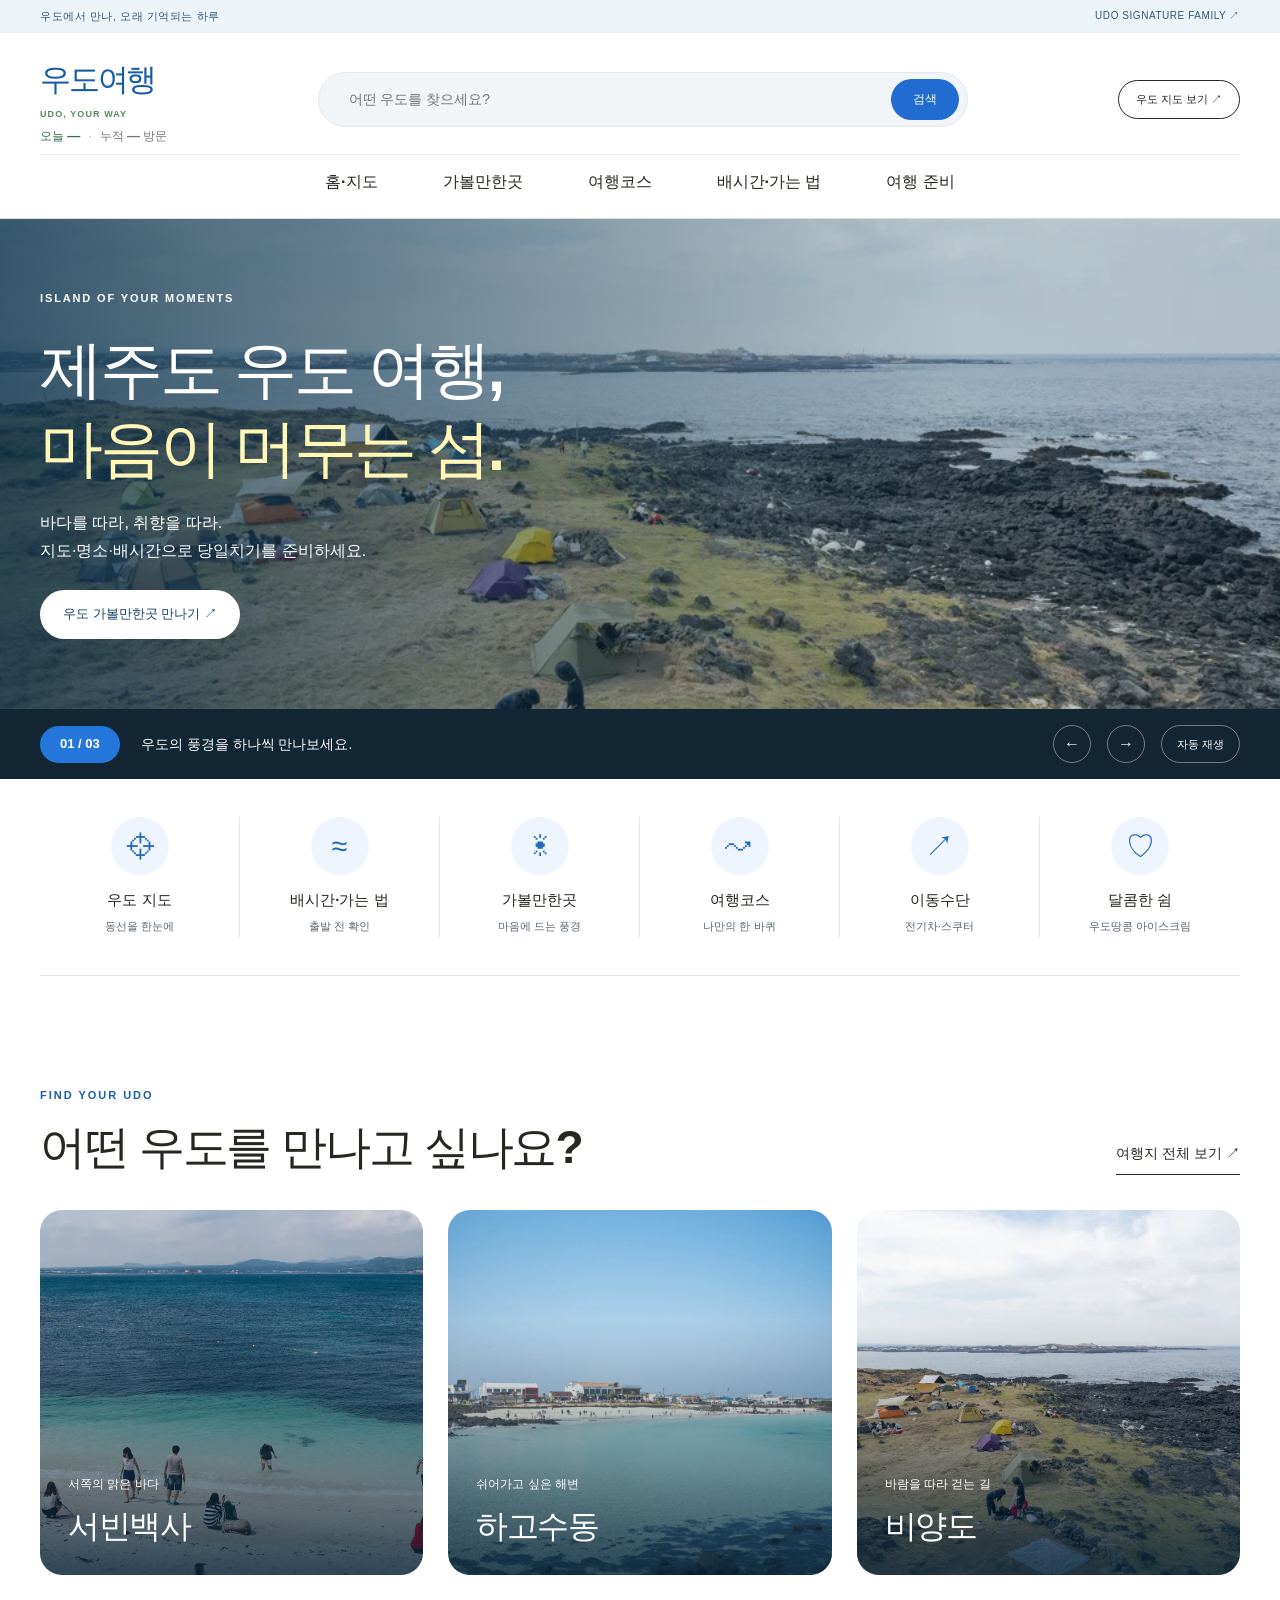
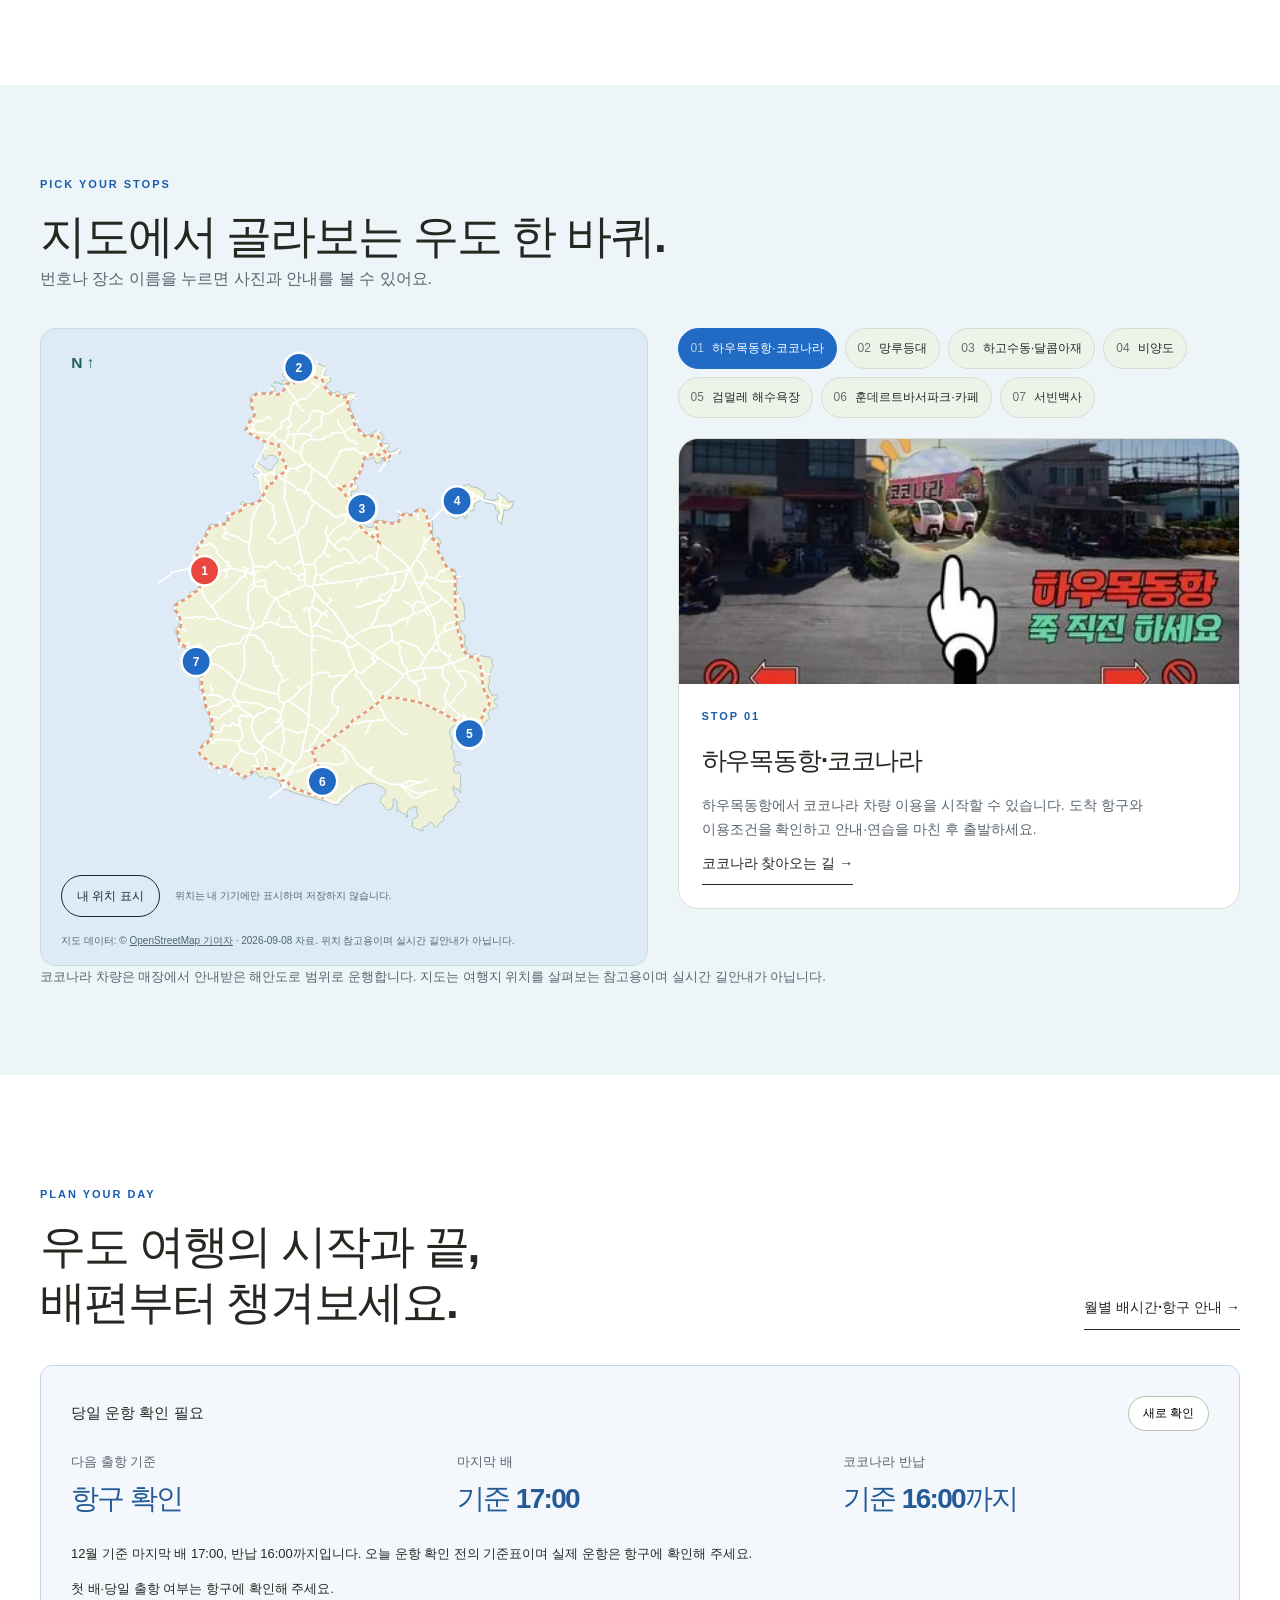
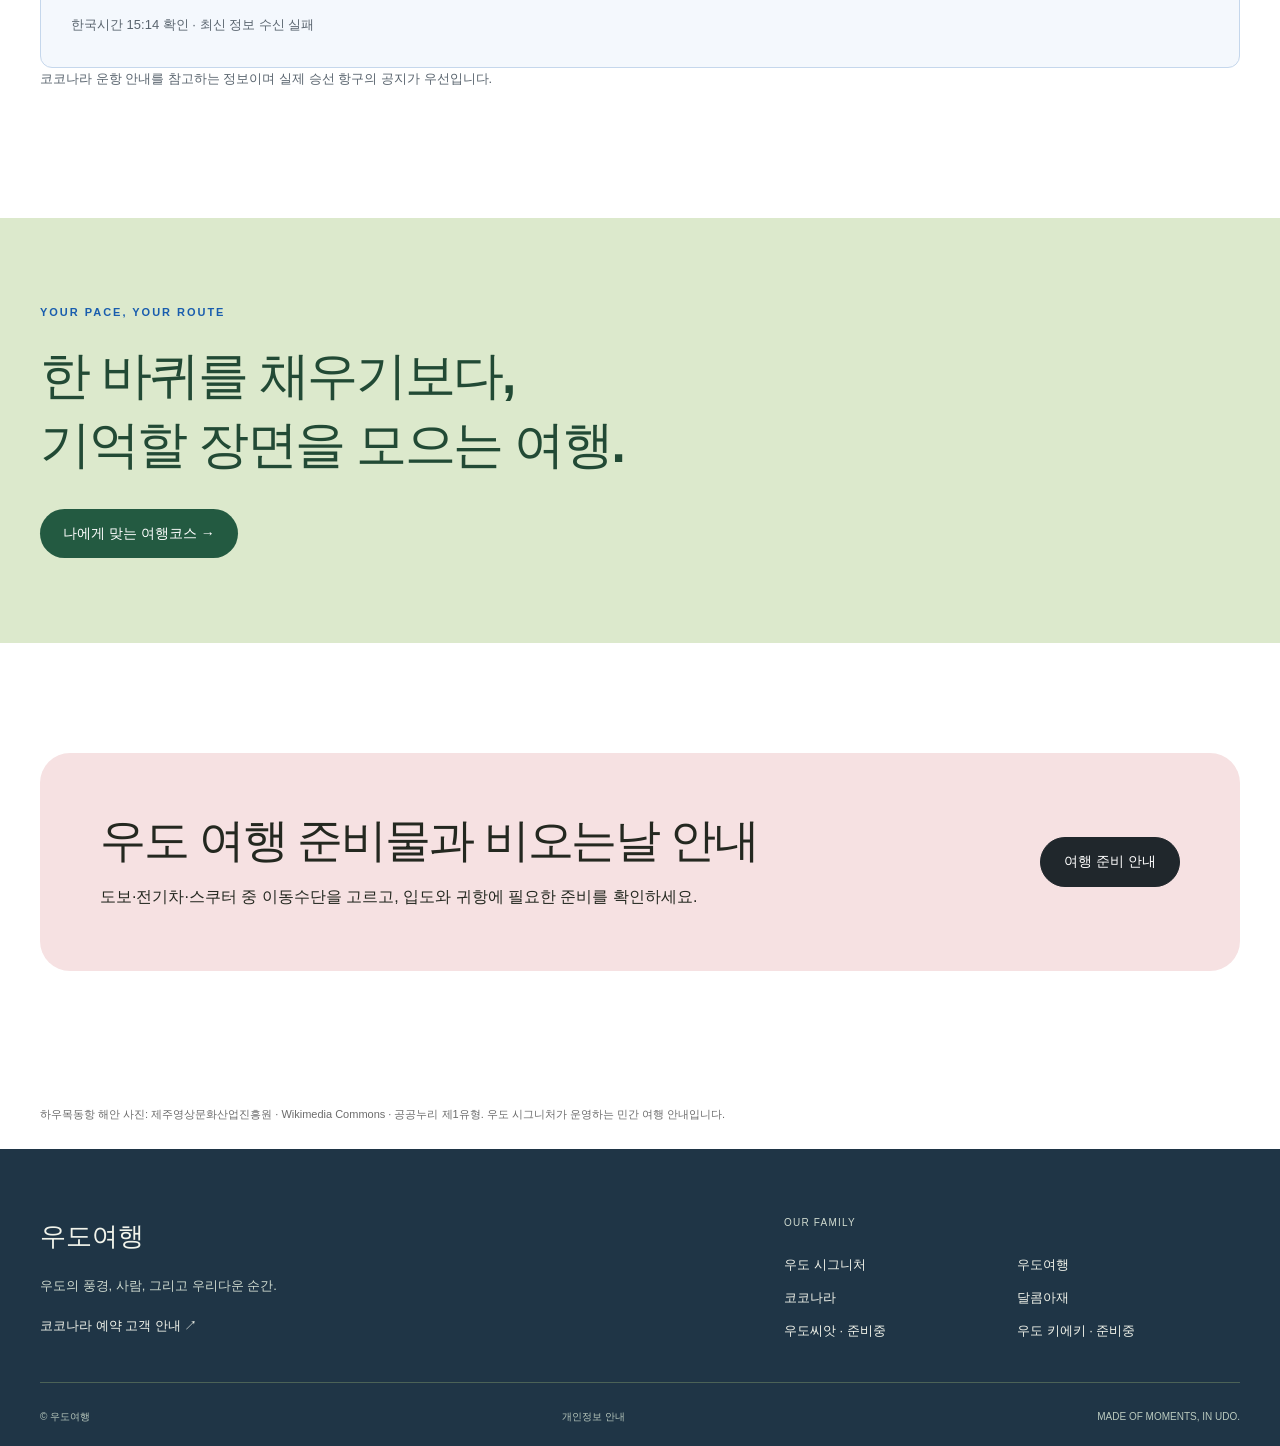
==== commit cb10250a: "Add independent Firebase daily and total visitor counts" ====
--- a/docs/index.html
+++ b/docs/index.html
@@ -1,4 +1,4 @@
-<!doctype html><html lang="ko"><head><meta charset="utf-8"><meta name="viewport" content="width=device-width,initial-scale=1"><title>제주도 우도 여행 | 지도·가볼만한곳·배시간 | 우도 시그니처</title><meta name="description" content="제주도 우도 여행을 지도에서 시작하세요. 하고수동, 비양도, 검멀레, 서빈백사와 해안 여행코스, 성산항 배편과 코코나라 이동수단을 안내합니다."><meta name="robots" content="index,follow,max-image-preview:large"><link rel="canonical" href="https://udo.udosignature.com/"><meta property="og:type" content="website"><meta property="og:locale" content="ko_KR"><meta property="og:site_name" content="우도여행"><meta property="og:title" content="제주도 우도 여행 | 지도·가볼만한곳·배시간 | 우도 시그니처"><meta property="og:description" content="제주도 우도 여행을 지도에서 시작하세요. 하고수동, 비양도, 검멀레, 서빈백사와 해안 여행코스, 성산항 배편과 코코나라 이동수단을 안내합니다."><meta property="og:url" content="https://udo.udosignature.com/"><meta property="og:image" content="https://udo.udosignature.com/assets/coast-960.webp"><meta name="twitter:card" content="summary_large_image"><meta name="theme-color" content="#fffaf4"><meta name="naver-site-verification" content="d7389aa4ebb8ffe1a55eb43ef84cface74b3771b"><meta name="google-site-verification" content="AedKNPnwqrZI4KSU5c2gBuaA5LTw18pU-zRB1LiMn2k"><link rel="icon" href="/assets/favicon.svg" type="image/svg+xml"><link rel="stylesheet" href="/assets/brand.css"><script src="/assets/brand.js" defer></script><script src="/assets/travel-map.js" defer></script><meta name="udosignature-ferry-source" content="https://coconara-52bc4-default-rtdb.firebaseio.com/ferryStatus.json"><script src="/assets/ferry.js" defer></script><script type="application/ld+json">{"@context": "https://schema.org", "@graph": [{"@type": "WebSite", "@id": "https://udo.udosignature.com/#website", "name": "우도여행", "url": "https://udo.udosignature.com/", "inLanguage": "ko-KR", "alternateName": ["우도관광", "우도 여행 안내"]}, {"@type": "WebPage", "@id": "https://udo.udosignature.com/#webpage", "url": "https://udo.udosignature.com/", "name": "제주도 우도 여행 | 지도·가볼만한곳·배시간 | 우도 시그니처", "description": "제주도 우도 여행을 지도에서 시작하세요. 하고수동, 비양도, 검멀레, 서빈백사와 해안 여행코스, 성산항 배편과 코코나라 이동수단을 안내합니다.", "isPartOf": {"@id": "https://udo.udosignature.com/#website"}, "dateModified": "2026-09-23", "inLanguage": "ko-KR"}]}</script></head><body class="travel" data-route="" data-site="udosignature-udo"><a class="skip" href="#main">본문 바로가기</a><div class="topline"><span>우도에서 만나, 오래 기억되는 하루</span><a href="https://udosignature.com/">UDO SIGNATURE FAMILY ↗</a></div><header><div class="header-inner wrap"><a class="brand" href="/"><span class="wordmark">우도여행<small>UDO, YOUR WAY</small></span></a><form class="tour-search" action="/places/" method="get" role="search"><input type="search" name="q" aria-label="우도 여행지 검색" placeholder="어떤 우도를 찾으세요?" maxlength="80"><button type="submit">검색</button></form><nav aria-label="주 메뉴"><a class="nav-link" href="/">홈·지도</a><a class="nav-link" href="/places/">가볼만한곳</a><a class="nav-link" href="/course/">여행코스</a><a class="nav-link" href="/ferry/">배시간·가는 법</a><a class="nav-link" href="/planning/">여행 준비</a></nav><a class="header-cta" href="/#map">우도 지도 보기 ↗</a></div></header><main id="main">
+<!doctype html><html lang="ko"><head><meta charset="utf-8"><meta name="viewport" content="width=device-width,initial-scale=1"><title>제주도 우도 여행 | 지도·가볼만한곳·배시간 | 우도 시그니처</title><meta name="description" content="제주도 우도 여행을 지도에서 시작하세요. 하고수동, 비양도, 검멀레, 서빈백사와 해안 여행코스, 성산항 배편과 코코나라 이동수단을 안내합니다."><meta name="robots" content="index,follow,max-image-preview:large"><link rel="canonical" href="https://udo.udosignature.com/"><meta property="og:type" content="website"><meta property="og:locale" content="ko_KR"><meta property="og:site_name" content="우도여행"><meta property="og:title" content="제주도 우도 여행 | 지도·가볼만한곳·배시간 | 우도 시그니처"><meta property="og:description" content="제주도 우도 여행을 지도에서 시작하세요. 하고수동, 비양도, 검멀레, 서빈백사와 해안 여행코스, 성산항 배편과 코코나라 이동수단을 안내합니다."><meta property="og:url" content="https://udo.udosignature.com/"><meta property="og:image" content="https://udo.udosignature.com/assets/coast-960.webp"><meta name="twitter:card" content="summary_large_image"><meta name="theme-color" content="#fffaf4"><meta name="naver-site-verification" content="d7389aa4ebb8ffe1a55eb43ef84cface74b3771b"><meta name="google-site-verification" content="AedKNPnwqrZI4KSU5c2gBuaA5LTw18pU-zRB1LiMn2k"><link rel="icon" href="/assets/favicon.svg" type="image/svg+xml"><link rel="stylesheet" href="/assets/brand.css"><script src="/assets/brand.js" defer></script><link rel="stylesheet" href="/assets/visitor-count.css"><script src="/assets/visitor-count.js" defer></script><script src="/assets/travel-map.js" defer></script><meta name="udosignature-ferry-source" content="https://coconara-52bc4-default-rtdb.firebaseio.com/ferryStatus.json"><script src="/assets/ferry.js" defer></script><script type="application/ld+json">{"@context": "https://schema.org", "@graph": [{"@type": "WebSite", "@id": "https://udo.udosignature.com/#website", "name": "우도여행", "url": "https://udo.udosignature.com/", "inLanguage": "ko-KR", "alternateName": ["우도관광", "우도 여행 안내"]}, {"@type": "WebPage", "@id": "https://udo.udosignature.com/#webpage", "url": "https://udo.udosignature.com/", "name": "제주도 우도 여행 | 지도·가볼만한곳·배시간 | 우도 시그니처", "description": "제주도 우도 여행을 지도에서 시작하세요. 하고수동, 비양도, 검멀레, 서빈백사와 해안 여행코스, 성산항 배편과 코코나라 이동수단을 안내합니다.", "isPartOf": {"@id": "https://udo.udosignature.com/#website"}, "dateModified": "2026-09-23", "inLanguage": "ko-KR"}]}</script></head><body class="travel" data-route="" data-site="udosignature-udo"><a class="skip" href="#main">본문 바로가기</a><div class="topline"><span>우도에서 만나, 오래 기억되는 하루</span><a href="https://udosignature.com/">UDO SIGNATURE FAMILY ↗</a></div><header><div class="header-inner wrap"><div class="brand-identity"><a class="brand" href="/"><span class="wordmark">우도여행<small>UDO, YOUR WAY</small></span></a><a class="visitor-count" href="/privacy/" data-visitor-site="udo" data-visitor-count="on" data-state="loading" title="한국시간 기준, 같은 브라우저 하루 1회 · 집계 안내"><span class="visitor-today">오늘 <strong data-visitor-today>—</strong></span><span class="visitor-separator" aria-hidden="true">·</span><span>누적 <strong data-visitor-total>—</strong> 방문</span></a></div><form class="tour-search" action="/places/" method="get" role="search"><input type="search" name="q" aria-label="우도 여행지 검색" placeholder="어떤 우도를 찾으세요?" maxlength="80"><button type="submit">검색</button></form><nav aria-label="주 메뉴"><a class="nav-link" href="/">홈·지도</a><a class="nav-link" href="/places/">가볼만한곳</a><a class="nav-link" href="/course/">여행코스</a><a class="nav-link" href="/ferry/">배시간·가는 법</a><a class="nav-link" href="/planning/">여행 준비</a></nav><a class="header-cta" href="/#map">우도 지도 보기 ↗</a></div></header><main id="main">
 <section class="tour-banner" data-carousel aria-roledescription="슬라이드 쇼" aria-label="우도 여행의 세 장면"><div class="tour-slides">
 <article class="tour-slide" data-slide><div class="tour-image"><img src="/assets/biyang-960.webp" alt="우도 비양도의 해안 풍경" loading="eager" fetchpriority="high" width="960" height="640"></div><div class="wrap tour-copy"><p>ISLAND OF YOUR MOMENTS</p><h1>제주도 우도 여행,<br><em>마음이 머무는 섬.</em></h1><p>바다를 따라, 취향을 따라.<br>지도·명소·배시간으로 당일치기를 준비하세요.</p><a class="btn" href="/places/">우도 가볼만한곳 만나기 ↗</a></div></article>
 <article class="tour-slide" data-slide hidden><div class="tour-image"><img src="/assets/seobin.webp" alt="우도 서빈백사의 밝은 해변과 바다" loading="lazy" width="900" height="600"></div><div class="wrap tour-copy"><p>BLUE, WHITE, AND YOU</p><h2>온종일 바라봐도<br>새로운 우도의 바다.</h2><p>서빈백사부터 하고수동까지.<br>마음에 드는 해변에서 천천히 쉬어가세요.</p><a class="btn" href="/places/">해변과 여행지 알아보기 ↗</a></div></article>
--- a/assets/visitor-count.css
+++ b/assets/visitor-count.css
@@ -0,0 +1,9 @@
+.brand-identity{display:flex;flex-direction:column;align-items:flex-start;gap:5px;min-width:0}
+.visitor-count{display:flex;flex-wrap:wrap;align-items:center;gap:5px 8px;margin:0;font:500 12px/1.55 -apple-system,BlinkMacSystemFont,"Apple SD Gothic Neo","Noto Sans KR",sans-serif;letter-spacing:0;color:#65746d;text-decoration:none;white-space:normal;font-variant-numeric:tabular-nums}
+.visitor-count strong{font:800 13px/1.55 -apple-system,BlinkMacSystemFont,"Apple SD Gothic Neo","Noto Sans KR",sans-serif;color:inherit;display:inline-block;min-width:1ch}
+.visitor-count .visitor-today{color:#a83b70}.visitor-count .visitor-separator{color:#abb5ae}
+.visitor-count:hover{text-decoration:none}.visitor-count:focus-visible{outline:2px solid currentColor;outline-offset:4px;border-radius:4px}
+.visitor-count[data-state="unavailable"]{color:#777}.brand-row .visitor-count{margin-left:80px}
+.signature .visitor-count{font-size:11px}.signature .visitor-count strong{font-size:12px}
+.peanut .visitor-today,.travel .visitor-today{color:#357050}.cafe .visitor-count,.cafe .visitor-today{color:#614737}
+@media(max-width:760px){.brand-identity{gap:3px}.visitor-count{font-size:11px;gap:3px 6px}.visitor-count strong{font-size:12px}.brand-row .visitor-count{margin-left:0}.brand-row{row-gap:10px}.header-inner .brand-identity{flex-shrink:0}.signature .visitor-count{font-size:10px}}
